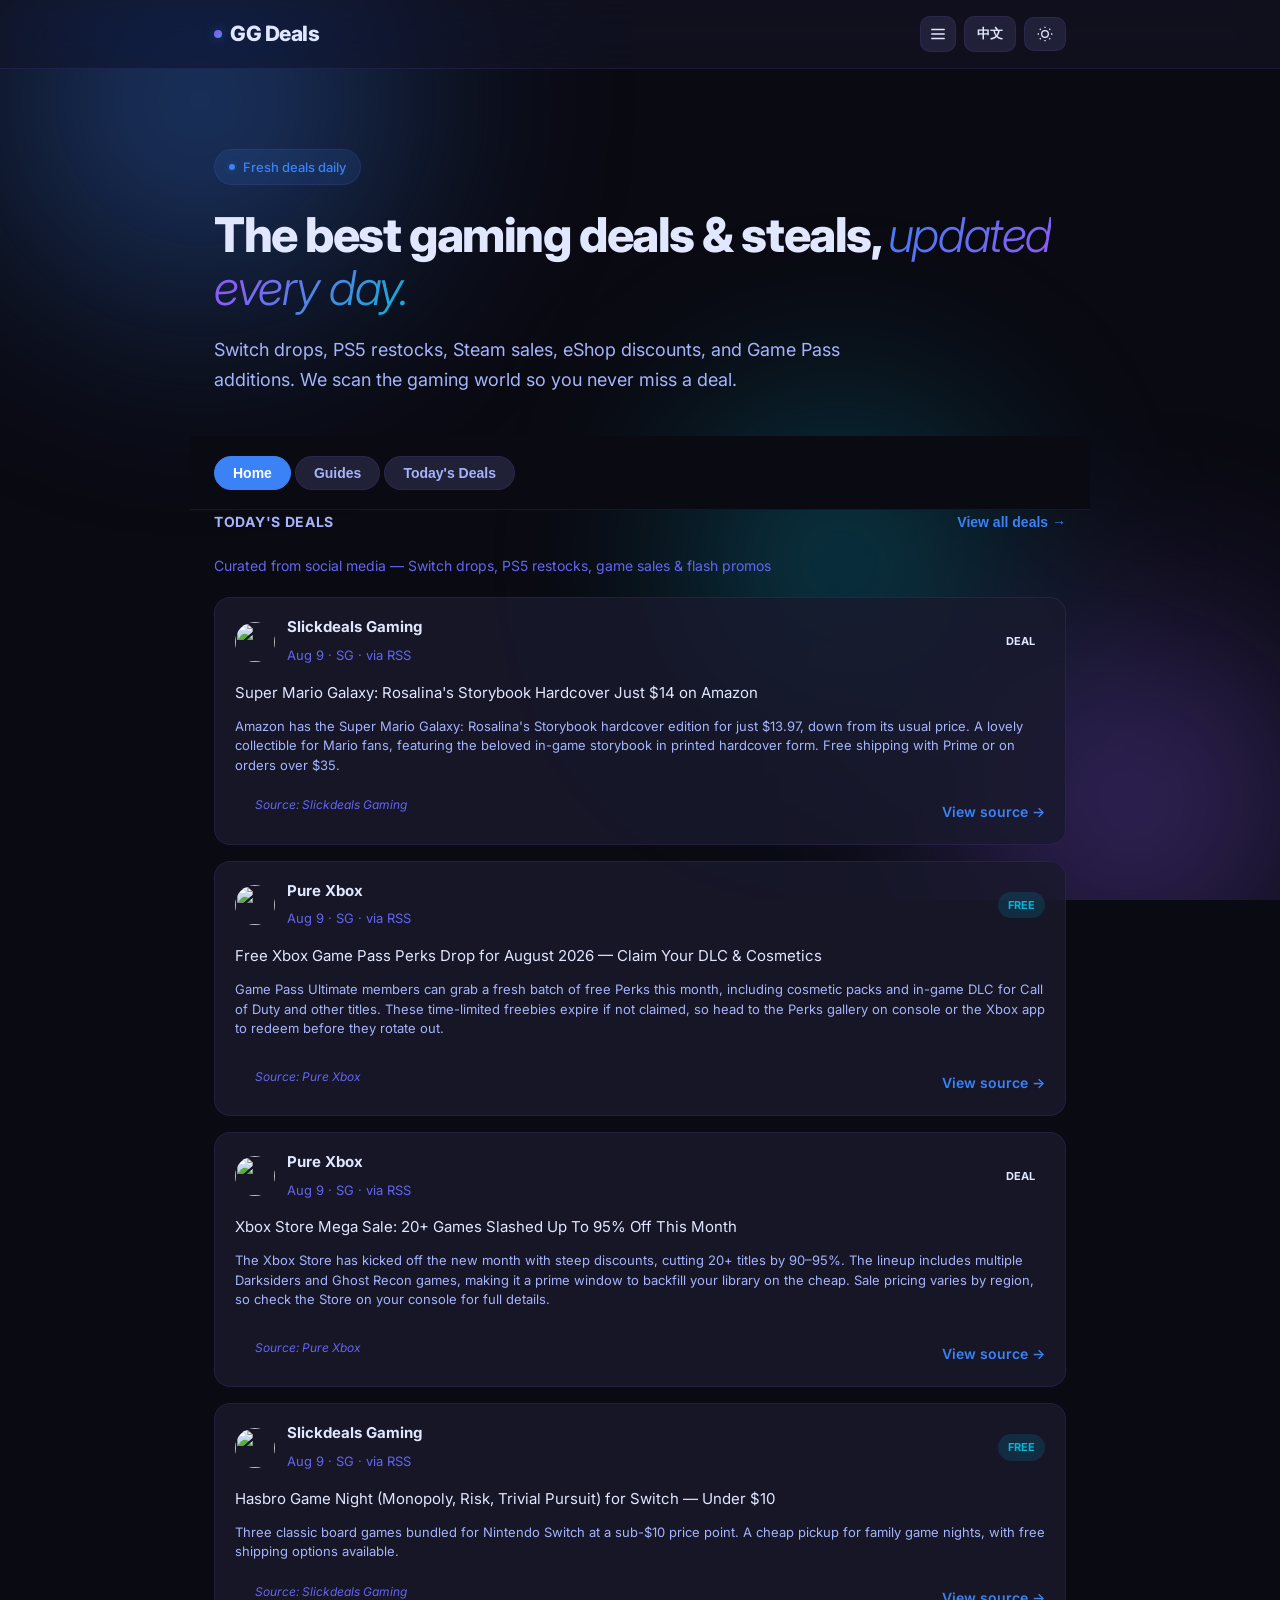
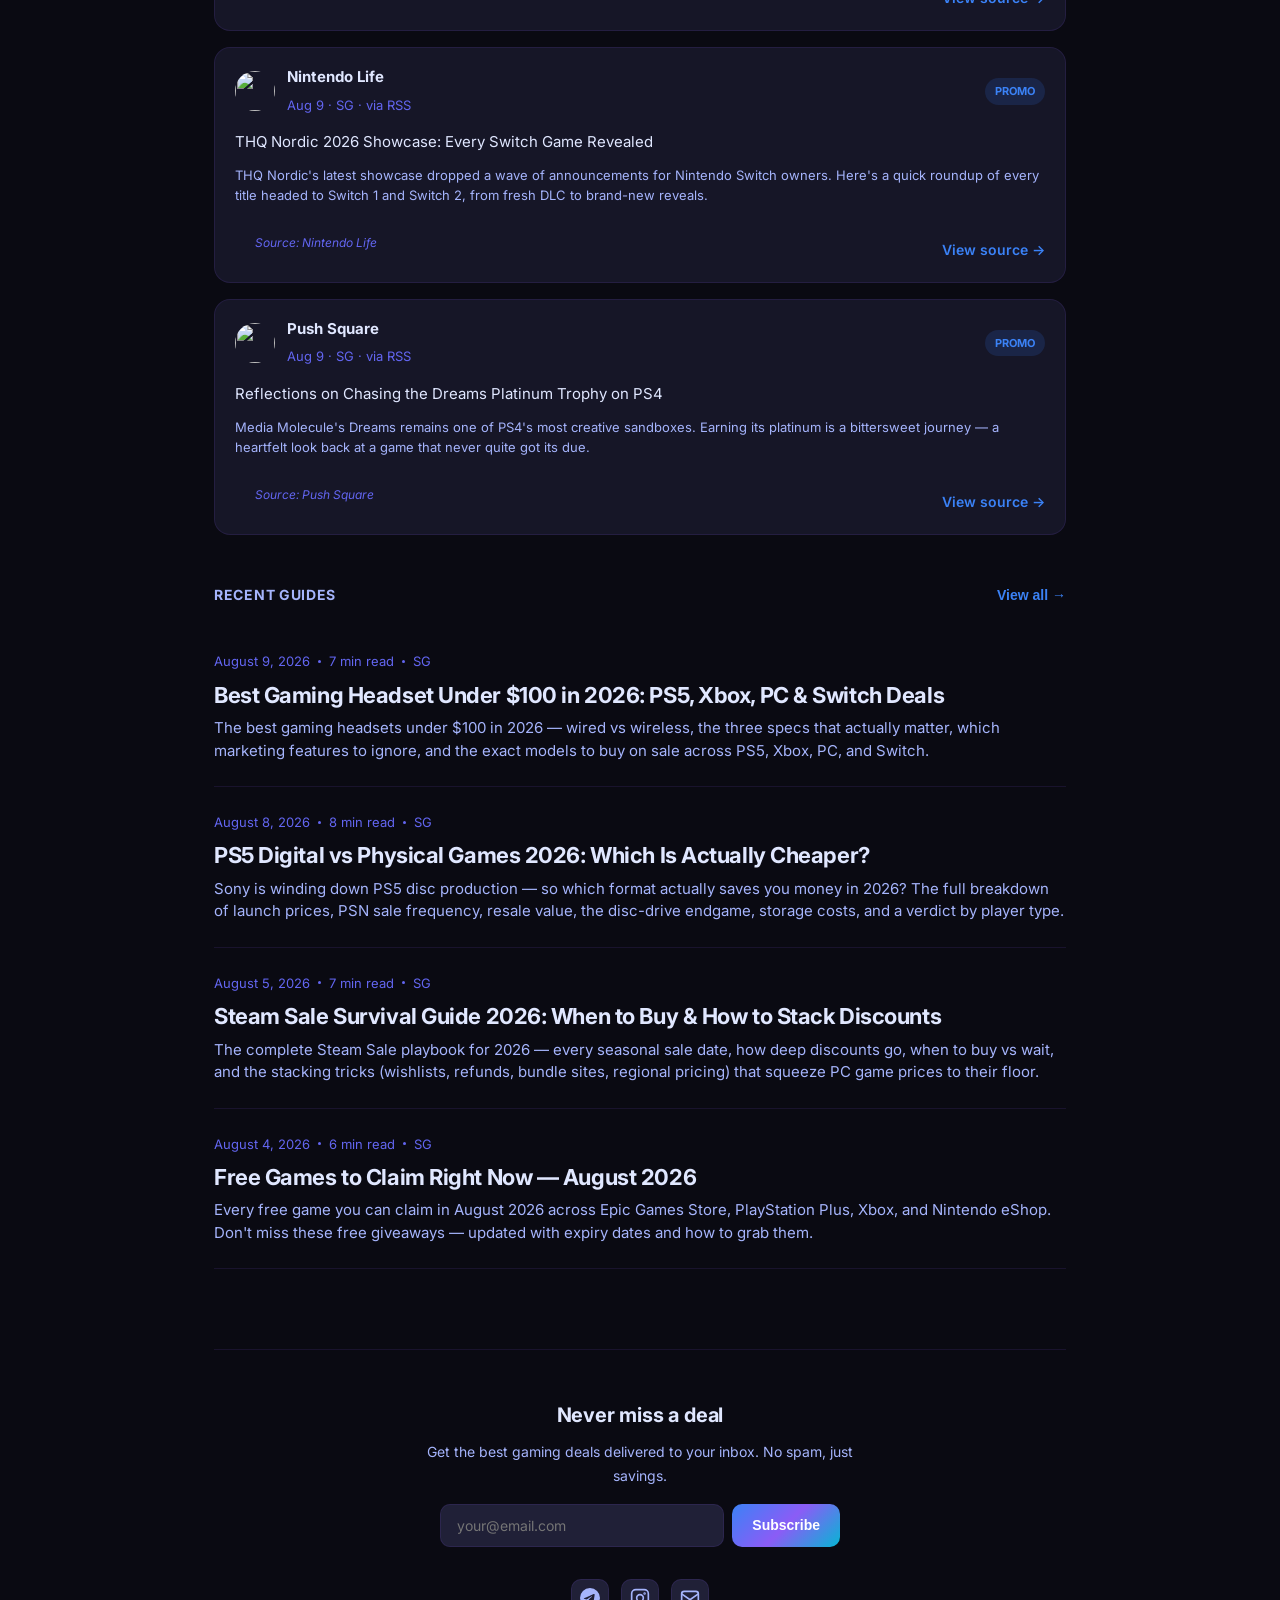
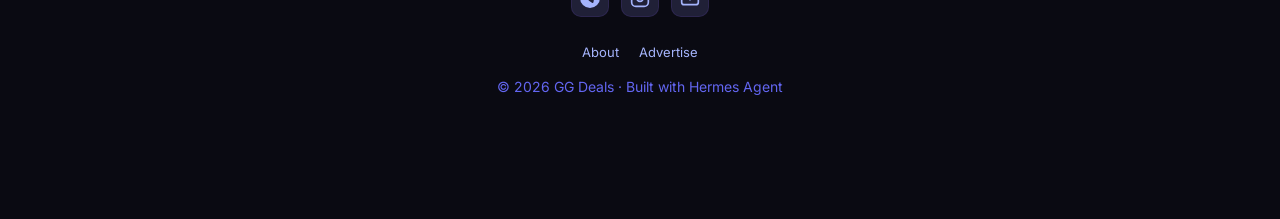
==== index.html @ f44dd566 "Deals update: 3 new gaming deals (+21 non-gaming entries filtered out)" ====
<!-- ⚠️ AUTO-GENERATED by scripts/build_index.py — DO NOT EDIT MANUALLY.  Edit scripts/posts.json or scripts/deals_cache.json, then rebuild. This file is overwritten on every build. -->
<!-- ℹ️ TEMPLATE ONLY — placeholders filled by scripts/build_index.py. Safe to edit structure/CSS, but do NOT add post/deal HTML here. -->
<!DOCTYPE html>
<html lang="en" data-theme="dark">
<head>
    <meta charset="UTF-8">
    <meta name="viewport" content="width=device-width, initial-scale=1.0">
    <title>GG Deals — Nintendo Switch, PS5, Xbox & PC Gaming Deals Updated Daily</title>
    <meta name="description" content="Daily-updated gaming deals — Nintendo Switch drops, PS5 restocks, Xbox sales, Steam bargains and Game Pass additions. 255+ active deals curated from across the web. Updated every day.">
    <meta name="keywords" content="gaming deals, Nintendo Switch deals, PS5 deals, Xbox deals, cheap games, game sales, Steam sales, eShop discounts, PSN sale, Game Pass deals, PC gaming deals, Switch game drops, PS5 restock, Xbox Series X deals, free game giveaways, 游戏优惠, Switch 游戏, PS5 价格, Xbox 优惠, Steam 打折">
    <meta name="author" content="GG Deals">
    <meta name="robots" content="index, follow, max-image-preview:large">
    <link rel="canonical" href="https://quicktestsg.github.io/sg-game-deals/">

    <!-- Open Graph (Facebook, LinkedIn, WhatsApp) -->
    <meta property="og:type" content="website">
    <meta property="og:site_name" content="GG Deals">
    <meta property="og:title" content="GG Deals — Gaming Deals & Daily Steals">
    <meta property="og:description" content="Daily-updated gaming deals — Switch drops, PS5 restocks, Xbox sales, Steam bargains and Game Pass additions. Updated every day.">
    <meta property="og:url" content="https://quicktestsg.github.io/sg-game-deals/">
    <meta property="og:image" content="https://quicktestsg.github.io/sg-game-deals/og-image.png">
    <meta property="og:locale" content="en_US">
    <meta property="og:locale:alternate" content="zh_CN">

    <!-- Twitter Cards -->
    <meta name="twitter:card" content="summary_large_image">
    <meta name="twitter:title" content="GG Deals — Gaming Deals & Daily Steals">
    <meta name="twitter:description" content="Daily-updated gaming deals — Switch drops, PS5 restocks, Xbox sales, Steam bargains and more.">
    <meta name="twitter:image" content="https://quicktestsg.github.io/sg-game-deals/og-image.png">

    <link rel="preconnect" href="https://fonts.googleapis.com">
    <link rel="preconnect" href="https://fonts.gstatic.com" crossorigin>
    <link href="https://fonts.googleapis.com/css2?family=Inter:wght@300;400;500;600;700;800;900&display=swap" rel="stylesheet">
    <link rel="stylesheet" href="style.css?v=1">

    <!-- JSON-LD Structured Data for Google + AI Search -->
    <script type="application/ld+json">[
  {
    "@context": "https://schema.org",
    "@type": "WebSite",
    "name": "GG Deals",
    "url": "https://quicktestsg.github.io/sg-game-deals/",
    "description": "Daily-updated gaming deals — Nintendo Switch drops, PS5 restocks, Xbox sales, Steam bargains and Game Pass additions.",
    "inLanguage": [
      "en",
      "zh"
    ]
  },
  {
    "@context": "https://schema.org",
    "@type": "Blog",
    "name": "GG Deals",
    "url": "https://quicktestsg.github.io/sg-game-deals/",
    "description": "Global gaming deals — Switch drops, PS5 restocks, Xbox sales, Steam bargains and Game Pass additions, updated daily.",
    "publisher": {
      "@type": "Organization",
      "name": "GG Deals",
      "url": "https://quicktestsg.github.io/sg-game-deals/"
    },
    "blogPost": [
      {
        "@type": "BlogPosting",
        "headline": "Best Gaming Headset Under $100 in 2026: PS5, Xbox, PC & Switch Deals",
        "url": "https://quicktestsg.github.io/sg-game-deals/posts/2026-08-09-best-gaming-headset-under-100-2026.html",
        "datePublished": "2026-08-09",
        "author": {
          "@type": "Organization",
          "name": "GG Deals"
        },
        "description": "The best gaming headsets under $100 in 2026 — wired vs wireless, the three specs that actually matter, which marketing features to ignore, and the exact models to buy on sale across PS5, Xbox, PC, and Switch.",
        "inLanguage": "en"
      },
      {
        "@type": "BlogPosting",
        "headline": "PS5 Digital vs Physical Games 2026: Which Is Actually Cheaper?",
        "url": "https://quicktestsg.github.io/sg-game-deals/posts/2026-08-08-ps5-digital-vs-physical-games-2026.html",
        "datePublished": "2026-08-08",
        "author": {
          "@type": "Organization",
          "name": "GG Deals"
        },
        "description": "Sony is winding down PS5 disc production — so which format actually saves you money in 2026? The full breakdown of launch prices, PSN sale frequency, resale value, the disc-drive endgame, storage costs, and a verdict by player type.",
        "inLanguage": "en"
      },
      {
        "@type": "BlogPosting",
        "headline": "Steam Sale Survival Guide 2026: When to Buy & How to Stack Discounts",
        "url": "https://quicktestsg.github.io/sg-game-deals/posts/2026-08-05-steam-sale-survival-guide-2026.html",
        "datePublished": "2026-08-05",
        "author": {
          "@type": "Organization",
          "name": "GG Deals"
        },
        "description": "The complete Steam Sale playbook for 2026 — every seasonal sale date, how deep discounts go, when to buy vs wait, and the stacking tricks (wishlists, refunds, bundle sites, regional pricing) that squeeze PC game prices to their floor.",
        "inLanguage": "en"
      },
      {
        "@type": "BlogPosting",
        "headline": "Free Games to Claim Right Now — August 2026",
        "url": "https://quicktestsg.github.io/sg-game-deals/posts/2026-08-04-free-games-to-claim-august-2026.html",
        "datePublished": "2026-08-04",
        "author": {
          "@type": "Organization",
          "name": "GG Deals"
        },
        "description": "Every free game you can claim in August 2026 across Epic Games Store, PlayStation Plus, Xbox, and Nintendo eShop. Don't miss these free giveaways — updated with expiry dates and how to grab them.",
        "inLanguage": "en"
      },
      {
        "@type": "BlogPosting",
        "headline": "The Ultimate Gaming Deal Guide 2026",
        "url": "https://quicktestsg.github.io/sg-game-deals/posts/2026-08-02-sg-game-deal-guide.html",
        "datePublished": "2026-08-02",
        "author": {
          "@type": "Organization",
          "name": "GG Deals"
        },
        "description": "From eShop region-switching to PSN sale timing, Steam seasonal sales to Game Pass deals — the complete playbook for buying cheap Switch, PS5 & Xbox games across every platform, worldwide.",
        "inLanguage": "en"
      }
    ]
  },
  {
    "@context": "https://schema.org",
    "@type": "FAQPage",
    "mainEntity": [
      {
        "@type": "Question",
        "name": "Where to find the best Nintendo Switch deals?",
        "acceptedAnswer": {
          "@type": "Answer",
          "text": "The best Nintendo Switch deals come from a few sources: Nintendo eShop regional pricing (the South Africa, Mexico and Turkey eShops are often cheaper than the US/EU stores for the exact same game), retail clearance on physical cartridges, and seasonal sales like Black Friday and the eShop Big Ol' Super Sale. GG Deals curates the latest Switch game drops and cartridge deals daily — check the Today's Deals section for what's hot right now."
        }
      },
      {
        "@type": "Question",
        "name": "When do PS5 games go on sale?",
        "acceptedAnswer": {
          "@type": "Answer",
          "text": "PlayStation Store runs predictable sale cycles: 'Days of Play' (May-June), 'Season of Sale' (March), Black Friday/Cyber Monday (late November), and the Holiday Sale (December-January). First-party titles typically drop 40-60% during these windows, and PS Plus members get an extra 10-20% off. Older AAA games hit their lowest prices during Black Friday. Follow GG Deals for PS5 restock alerts and sale notifications."
        }
      },
      {
        "@type": "Question",
        "name": "How to get cheap games on Steam and eShop?",
        "acceptedAnswer": {
          "@type": "Answer",
          "text": "For Steam, wait for the four seasonal sales (Spring, Summer, Autumn, Winter) where wishlist games drop 30-80%, and grab free games every Thursday from the Epic Games Store. For the Nintendo eShop, create accounts in cheaper regions (South Africa, Mexico, Turkey) and fund them with region-appropriate gift cards — the same game can cost 30-50% less than the US eShop. Xbox Game Pass is also excellent value, offering 100+ games for a monthly fee. GG Deals tracks all of these daily."
        }
      },
      {
        "@type": "Question",
        "name": "什么是游戏打折季？哪里可以找到最便宜的游戏？",
        "acceptedAnswer": {
          "@type": "Answer",
          "text": "游戏打折季是各大平台定期举办的促销活动：Steam 每年有春、夏、秋、冬四次大促，PlayStation Store 有 Days of Play（5-6月）和黑五大促（11月），Nintendo eShop 也有区域性闪购和 Black Friday 折扣。此外，eShop 跨区购买（南非、墨西哥、土耳其区）通常比美区便宜 30-50%，Epic 每周四还送免费游戏。GG Deals 每天为你精选全平台最划算的游戏优惠。"
        }
      }
    ]
  }
]</script>

    <!-- Google Analytics GA4 — Replace G-548117720 with your Measurement ID -->
    <script async src="https://www.googletagmanager.com/gtag/js?id=G-548117720"></script>
    <script>
      window.dataLayer = window.dataLayer || [];
      function gtag(){dataLayer.push(arguments);}
      gtag('js', new Date());
      gtag('config', 'G-548117720');
    </script>
</head>
<body>

<div class="mesh-bg">
    <div class="mesh-orb mesh-orb-1"></div>
    <div class="mesh-orb mesh-orb-2"></div>
    <div class="mesh-orb mesh-orb-3"></div>
</div>

<div class="progress-bar"></div>

<nav class="nav" id="nav">
    <div class="nav-inner">
        <a href="index.html" class="nav-brand">
        <span class="nav-brand-dot"></span>
        GG Deals
        </a>
        <div class="nav-right">
            <button class="nav-menu-btn" id="navMenuBtn" aria-label="Menu">
                <svg width="18" height="18" viewBox="0 0 24 24" fill="none" stroke="currentColor" stroke-width="2"><line x1="3" y1="6" x2="21" y2="6"/><line x1="3" y1="12" x2="21" y2="12"/><line x1="3" y1="18" x2="21" y2="18"/></svg>
            </button>
            <div class="nav-dropdown" id="navDropdown">
                <a href="about.html" class="nav-dropdown-link" data-en="About" data-zh="关于">About</a>
                <a href="advertise.html" class="nav-dropdown-link" data-en="Advertise" data-zh="广告合作">Advertise</a>
            </div>
            <button class="lang-toggle" id="langToggle" aria-label="Switch language">
                <span class="lang-label">中文</span>
            </button>
            <button class="theme-toggle" id="themeToggle" aria-label="Toggle theme">
                <svg class="sun" width="16" height="16" viewBox="0 0 24 24" fill="none" stroke="currentColor" stroke-width="2"><circle cx="12" cy="12" r="5"/><line x1="12" y1="1" x2="12" y2="3"/><line x1="12" y1="21" x2="12" y2="23"/><line x1="4.2" y1="4.2" x2="5.6" y2="5.6"/><line x1="18.4" y1="18.4" x2="19.8" y2="19.8"/><line x1="1" y1="12" x2="3" y2="12"/><line x1="21" y1="12" x2="23" y2="12"/><line x1="4.2" y1="19.8" x2="5.6" y2="18.4"/><line x1="18.4" y1="5.6" x2="19.8" y2="4.2"/></svg>
                <svg class="moon" width="16" height="16" viewBox="0 0 24 24" fill="none" stroke="currentColor" stroke-width="2"><path d="M21 12.79A9 9 0 1 1 11.21 3 7 7 0 0 0 21 12.79z"/></svg>
            </button>
        </div>
    </div>
</nav>

<div class="wrap">
    <section class="intro fade-in">
        <div class="intro-badge">
            <span class="intro-badge-dot"></span>
            <span data-i18n="intro.badge">Fresh deals daily</span>
        </div>
        <h1 class="intro-tagline" data-i18n-html="intro.tagline">The best gaming deals & steals, <em>updated every day.</em></h1>
        <p class="intro-bio" data-i18n="intro.bio">Switch drops, PS5 restocks, Steam sales, eShop discounts, and Game Pass additions. We scan the gaming world so you never miss a deal.</p>
    </section>

    <!-- ═══ CONTENT TABS ═══ -->
    <div class="feed-tabs" id="feedTabs">
        <div class="tab-group feed-tab-group">
            <button class="tab-btn active" data-feed="preview">Home</button>
            <button class="tab-btn" data-feed="posts" data-i18n="nav.posts">Guides</button>
            <button class="tab-btn" data-feed="deals" data-i18n="deals.title">Today's Deals</button>
        </div>
    </div>

    <!-- ═══ PREVIEW PANE (default landing) ═══ -->
    <section class="tab-pane active" id="pane-preview">
        <div class="preview-section">
            <div class="preview-header">
                <h3 class="preview-label" data-i18n="deals.title">Today's Deals</h3>
                <button class="preview-more" data-feed="deals">
                    <span data-i18n="preview.allDeals">View all deals</span> →
                </button>
            </div>
            <p class="deals-section-sub" data-i18n="deals.subtitle">Curated from social media — Switch drops, PS5 restocks, game sales & flash promos</p>
            <div class="deal-list">

                        <article class="deal-card fade-in" data-country="SG">
            <div class="deal-header">
                <img src="https://www.google.com/s2/favicons?domain=slickdeals.net&sz=64" alt="" class="deal-avatar" loading="lazy" />
                <div class="deal-author">
                    <span class="deal-name">Slickdeals Gaming</span>
                    <span class="deal-handle">Aug 9 · SG · via RSS</span>
                </div>
                <span class="deal-tag deal-tag-promo" data-en="DEAL" data-zh="优惠">DEAL</span>
            </div>
            <div class="deal-body" data-en="Super Mario Galaxy: Rosalina&#x27;s Storybook Hardcover Just $14 on Amazon" data-zh="《超级马力欧银河》罗莎塔绘本 Hardcover 仅售$14（亚马逊）">Super Mario Galaxy: Rosalina&#x27;s Storybook Hardcover Just $14 on Amazon</div>
            <div class="deal-excerpt" data-en="Amazon has the Super Mario Galaxy: Rosalina&#x27;s Storybook hardcover edition for just $13.97, down from its usual price. A lovely collectible for Mario fans, featuring the beloved in-game storybook in printed hardcover form. Free shipping with Prime or on orders over $35." data-zh="亚马逊现售《超级马力欧银河：罗莎塔的故事书》精装版，仅$13.97，低于日常价格。这本精装绘本还原了游戏中的经典故事书内容，是马力欧粉丝的精美收藏品。Prime会员或满$35免邮。" style="padding: 0 20px 8px; font-size: 13px; color: var(--text-secondary); line-height: 1.5;">Amazon has the Super Mario Galaxy: Rosalina&#x27;s Storybook hardcover edition for just $13.97, down from its usual price. A lovely collectible for Mario fans, featuring the beloved in-game storybook in printed hardcover form. Free shipping with Prime or on orders over $35.</div>
            <div class="deal-footer">
                <span class="deal-source">Source: Slickdeals Gaming</span>
                <a href="https://slickdeals.net/f/19824246-super-mario-galaxy-rosalina-s-storybook-hardcover-book-14?utm_source=rss&utm_content=fp&utm_medium=RSS2" target="_blank" rel="noopener" class="deal-open">
                    View source →
                </a>
            </div>
        </article>

        <article class="deal-card fade-in" data-country="SG">
            <div class="deal-header">
                <img src="https://www.google.com/s2/favicons?domain=purexbox.com&sz=64" alt="" class="deal-avatar" loading="lazy" />
                <div class="deal-author">
                    <span class="deal-name">Pure Xbox</span>
                    <span class="deal-handle">Aug 9 · SG · via RSS</span>
                </div>
                <span class="deal-tag deal-tag-free" data-en="FREE" data-zh="免费">FREE</span>
            </div>
            <div class="deal-body" data-en="Free Xbox Game Pass Perks Drop for August 2026 — Claim Your DLC &amp; Cosmetics" data-zh="2026年8月Xbox Game Pass免费福利上线，速领DLC与外观">Free Xbox Game Pass Perks Drop for August 2026 — Claim Your DLC &amp; Cosmetics</div>
            <div class="deal-excerpt" data-en="Game Pass Ultimate members can grab a fresh batch of free Perks this month, including cosmetic packs and in-game DLC for Call of Duty and other titles. These time-limited freebies expire if not claimed, so head to the Perks gallery on console or the Xbox app to redeem before they rotate out." data-zh="Game Pass Ultimate会员本月可领取一批全新免费福利，包括《使命召唤》等游戏的限定外观包和游戏内DLC。这些限时福利逾期未领将失效，请尽快在主机或Xbox App的福利专区领取，以免错过。" style="padding: 0 20px 8px; font-size: 13px; color: var(--text-secondary); line-height: 1.5;">Game Pass Ultimate members can grab a fresh batch of free Perks this month, including cosmetic packs and in-game DLC for Call of Duty and other titles. These time-limited freebies expire if not claimed, so head to the Perks gallery on console or the Xbox app to redeem before they rotate out.</div>
        <div class="deal-media" data-full="https://images.purexbox.com/5960723ccb2e9/small.jpg">
            <img src="https://images.purexbox.com/5960723ccb2e9/small.jpg" alt="" loading="lazy" />
        </div>
            <div class="deal-footer">
                <span class="deal-source">Source: Pure Xbox</span>
                <a href="https://www.purexbox.com/guides/xbox-adds-more-perks-for-game-pass-members-august-2026" target="_blank" rel="noopener" class="deal-open">
                    View source →
                </a>
            </div>
        </article>

        <article class="deal-card fade-in" data-country="SG">
            <div class="deal-header">
                <img src="https://www.google.com/s2/favicons?domain=purexbox.com&sz=64" alt="" class="deal-avatar" loading="lazy" />
                <div class="deal-author">
                    <span class="deal-name">Pure Xbox</span>
                    <span class="deal-handle">Aug 9 · SG · via RSS</span>
                </div>
                <span class="deal-tag deal-tag-sale" data-en="DEAL" data-zh="优惠">DEAL</span>
            </div>
            <div class="deal-body" data-en="Xbox Store Mega Sale: 20+ Games Slashed Up To 95% Off This Month" data-zh="Xbox商店大促：20多款游戏低至1折（降价高达95%）">Xbox Store Mega Sale: 20+ Games Slashed Up To 95% Off This Month</div>
            <div class="deal-excerpt" data-en="The Xbox Store has kicked off the new month with steep discounts, cutting 20+ titles by 90–95%. The lineup includes multiple Darksiders and Ghost Recon games, making it a prime window to backfill your library on the cheap. Sale pricing varies by region, so check the Store on your console for full details." data-zh="Xbox商店新月初大促开启，20多款游戏降价90%至95%，其中包括多部《暗黑血统》与《幽灵行动》系列作品，是低价补全游戏库的绝佳时机。各地区价格有所不同，请在主机商店查看完整详情。" style="padding: 0 20px 8px; font-size: 13px; color: var(--text-secondary); line-height: 1.5;">The Xbox Store has kicked off the new month with steep discounts, cutting 20+ titles by 90–95%. The lineup includes multiple Darksiders and Ghost Recon games, making it a prime window to backfill your library on the cheap. Sale pricing varies by region, so check the Store on your console for full details.</div>
        <div class="deal-media" data-full="https://images.purexbox.com/551ddc6ba69c3/small.jpg">
            <img src="https://images.purexbox.com/551ddc6ba69c3/small.jpg" alt="" loading="lazy" />
        </div>
            <div class="deal-footer">
                <span class="deal-source">Source: Pure Xbox</span>
                <a href="https://www.purexbox.com/news/2026/08/20plus-xbox-games-are-reduced-by-90-95percent-to-kick-off-the-new-month" target="_blank" rel="noopener" class="deal-open">
                    View source →
                </a>
            </div>
        </article>

        <article class="deal-card fade-in" data-country="SG">
            <div class="deal-header">
                <img src="https://www.google.com/s2/favicons?domain=slickdeals.net&sz=64" alt="" class="deal-avatar" loading="lazy" />
                <div class="deal-author">
                    <span class="deal-name">Slickdeals Gaming</span>
                    <span class="deal-handle">Aug 9 · SG · via RSS</span>
                </div>
                <span class="deal-tag deal-tag-free" data-en="FREE" data-zh="免费">FREE</span>
            </div>
            <div class="deal-body" data-en="Hasbro Game Night (Monopoly, Risk, Trivial Pursuit) for Switch — Under $10" data-zh="《Hasbro 游戏之夜》（大富翁、Risk、Trivial Pursuit）Switch 版不到 10 美元。三款经典桌游打包登陆 Switch，适合家庭游戏之夜的低价之选，并提供免运费选项。">Hasbro Game Night (Monopoly, Risk, Trivial Pursuit) for Switch — Under $10</div>
            <div class="deal-excerpt" data-en="Three classic board games bundled for Nintendo Switch at a sub-$10 price point. A cheap pickup for family game nights, with free shipping options available." data-zh="三款经典桌游打包登陆 Nintendo Switch，售价低于 10 美元，是家庭游戏之夜的超值选择，并有多项免运费方式。" style="padding: 0 20px 8px; font-size: 13px; color: var(--text-secondary); line-height: 1.5;">Three classic board games bundled for Nintendo Switch at a sub-$10 price point. A cheap pickup for family game nights, with free shipping options available.</div>
            <div class="deal-footer">
                <span class="deal-source">Source: Slickdeals Gaming</span>
                <a href="https://slickdeals.net/f/19846623-hasbro-game-night-monopoly-risk-trivial-pursuit-switch-9-98-free-shipping-w-walmart-or-on-35-ymmv?utm_source=rss&utm_content=fp&utm_medium=RSS2" target="_blank" rel="noopener" class="deal-open">
                    View source →
                </a>
            </div>
        </article>

        <article class="deal-card fade-in" data-country="SG">
            <div class="deal-header">
                <img src="https://www.google.com/s2/favicons?domain=nintendolife.com&sz=64" alt="" class="deal-avatar" loading="lazy" />
                <div class="deal-author">
                    <span class="deal-name">Nintendo Life</span>
                    <span class="deal-handle">Aug 9 · SG · via RSS</span>
                </div>
                <span class="deal-tag deal-tag-deal" data-en="PROMO" data-zh="优惠">PROMO</span>
            </div>
            <div class="deal-body" data-en="THQ Nordic 2026 Showcase: Every Switch Game Revealed" data-zh="THQ Nordic 2026 发布会汇总：所有登陆 Switch 的游戏一览。从全新 DLC 到首发新作，这里整理了每款即将登陆 Switch 1 与 Switch 2 的作品。">THQ Nordic 2026 Showcase: Every Switch Game Revealed</div>
            <div class="deal-excerpt" data-en="THQ Nordic&#x27;s latest showcase dropped a wave of announcements for Nintendo Switch owners. Here&#x27;s a quick roundup of every title headed to Switch 1 and Switch 2, from fresh DLC to brand-new reveals." data-zh="THQ Nordic 最新发布会为 Switch 玩家带来了一波新作消息。本文汇总了所有登陆 Switch 1 和 Switch 2 的游戏，涵盖新 DLC 与首发作品。" style="padding: 0 20px 8px; font-size: 13px; color: var(--text-secondary); line-height: 1.5;">THQ Nordic&#x27;s latest showcase dropped a wave of announcements for Nintendo Switch owners. Here&#x27;s a quick roundup of every title headed to Switch 1 and Switch 2, from fresh DLC to brand-new reveals.</div>
        <div class="deal-media" data-full="https://images.nintendolife.com/d98f6e18fdbe8/small.jpg">
            <img src="https://images.nintendolife.com/d98f6e18fdbe8/small.jpg" alt="" loading="lazy" />
        </div>
            <div class="deal-footer">
                <span class="deal-source">Source: Nintendo Life</span>
                <a href="https://www.nintendolife.com/news/2026/08/round-up-every-switch-1-and-2-game-at-thq-nordics-2026-showcase" target="_blank" rel="noopener" class="deal-open">
                    View source →
                </a>
            </div>
        </article>

        <article class="deal-card fade-in" data-country="SG">
            <div class="deal-header">
                <img src="https://www.google.com/s2/favicons?domain=pushsquare.com&sz=64" alt="" class="deal-avatar" loading="lazy" />
                <div class="deal-author">
                    <span class="deal-name">Push Square</span>
                    <span class="deal-handle">Aug 9 · SG · via RSS</span>
                </div>
                <span class="deal-tag deal-tag-deal" data-en="PROMO" data-zh="优惠">PROMO</span>
            </div>
            <div class="deal-body" data-en="Reflections on Chasing the Dreams Platinum Trophy on PS4" data-zh="回顾在 PS4 上追逐《Dreams》白金奖杯的旅程。Media Molecule 的《Dreams》仍是 PS4 最具创意的沙盒之一，拿下白金是一段苦乐参半的回忆。">Reflections on Chasing the Dreams Platinum Trophy on PS4</div>
            <div class="deal-excerpt" data-en="Media Molecule&#x27;s Dreams remains one of PS4&#x27;s most creative sandboxes. Earning its platinum is a bittersweet journey — a heartfelt look back at a game that never quite got its due." data-zh="Media Molecule 的《Dreams》是 PS4 最具创意的沙盒之一。获取白金奖杯是一段苦乐参半的旅程，深情回顾这款未获应有认可的游戏。" style="padding: 0 20px 8px; font-size: 13px; color: var(--text-secondary); line-height: 1.5;">Media Molecule&#x27;s Dreams remains one of PS4&#x27;s most creative sandboxes. Earning its platinum is a bittersweet journey — a heartfelt look back at a game that never quite got its due.</div>
        <div class="deal-media" data-full="https://images.pushsquare.com/f3b7de0721ca0/small.jpg">
            <img src="https://images.pushsquare.com/f3b7de0721ca0/small.jpg" alt="" loading="lazy" />
        </div>
            <div class="deal-footer">
                <span class="deal-source">Source: Push Square</span>
                <a href="https://www.pushsquare.com/features/going-platinum-dreams-on-ps4-might-be-my-most-bittersweet-plat" target="_blank" rel="noopener" class="deal-open">
                    View source →
                </a>
            </div>
        </article>

            </div>
        </div>

        <div class="preview-section">
            <div class="preview-header">
                <h3 class="preview-label" data-i18n="blog.recent">Recent Guides</h3>
                <button class="preview-more" data-feed="posts">
                    <span data-i18n="preview.allPosts">View all</span> →
                </button>
            </div>

                    <div class="post-item fade-in" data-country="SG">
            <a href="posts/2026-08-09-best-gaming-headset-under-100-2026.html" class="post-item-inner">
                <div class="post-meta">
                    <span class="post-date">August 9, 2026</span>
                    <span class="post-dot"></span>
                    <span class="post-read">7 min read</span>
                    <span class="post-dot"></span>
                    <span class="post-country">SG</span>
                </div>
                <h2 class="post-title" data-en="Best Gaming Headset Under $100 in 2026: PS5, Xbox, PC & Switch Deals" data-zh="2026年百元内最佳游戏耳机推荐：PS5、Xbox、PC、Switch 选购指南">Best Gaming Headset Under $100 in 2026: PS5, Xbox, PC & Switch Deals</h2>
                <p class="post-excerpt" data-en="The best gaming headsets under $100 in 2026 — wired vs wireless, the three specs that actually matter, which marketing features to ignore, and the exact models to buy on sale across PS5, Xbox, PC, and Switch." data-zh="2026 年百元以内最佳游戏耳机推荐——有线 vs 无线、真正重要的三个规格、哪些营销噱头可以忽略，以及 PS5、Xbox、PC、Switch 上值得入手的具体型号。">The best gaming headsets under $100 in 2026 — wired vs wireless, the three specs that actually matter, which marketing features to ignore, and the exact models to buy on sale across PS5, Xbox, PC,.</p>
                <span class="post-arrow">→</span>
            </a>
        </div>

        <div class="post-item fade-in" data-country="SG">
            <a href="posts/2026-08-08-ps5-digital-vs-physical-games-2026.html" class="post-item-inner">
                <div class="post-meta">
                    <span class="post-date">August 8, 2026</span>
                    <span class="post-dot"></span>
                    <span class="post-read">8 min read</span>
                    <span class="post-dot"></span>
                    <span class="post-country">SG</span>
                </div>
                <h2 class="post-title" data-en="PS5 Digital vs Physical Games 2026: Which Is Actually Cheaper?" data-zh="PS5 数字版 vs 实体版 2026：到底哪个更便宜？">PS5 Digital vs Physical Games 2026: Which Is Actually Cheaper?</h2>
                <p class="post-excerpt" data-en="Sony is winding down PS5 disc production — so which format actually saves you money in 2026? The full breakdown of launch prices, PSN sale frequency, resale value, the disc-drive endgame, storage costs, and a verdict by player type." data-zh="索尼正在逐步停产 PS5 实体光盘——那么 2026 年到底哪种格式真正帮你省钱？完整对比首发价、PSN 打折频率、二手残值、光驱终局、存储成本，并按玩家类型给出结论。">Sony is winding down PS5 disc production — so which format actually saves you money in 2026? The full breakdown of launch prices, PSN sale frequency, resale value, the disc-drive endgame, storage.</p>
                <span class="post-arrow">→</span>
            </a>
        </div>

        <div class="post-item fade-in" data-country="SG">
            <a href="posts/2026-08-05-steam-sale-survival-guide-2026.html" class="post-item-inner">
                <div class="post-meta">
                    <span class="post-date">August 5, 2026</span>
                    <span class="post-dot"></span>
                    <span class="post-read">7 min read</span>
                    <span class="post-dot"></span>
                    <span class="post-country">SG</span>
                </div>
                <h2 class="post-title" data-en="Steam Sale Survival Guide 2026: When to Buy & How to Stack Discounts" data-zh="Steam 大促生存指南 2026：什么时候买 & 如何叠加折扣">Steam Sale Survival Guide 2026: When to Buy & How to Stack Discounts</h2>
                <p class="post-excerpt" data-en="The complete Steam Sale playbook for 2026 — every seasonal sale date, how deep discounts go, when to buy vs wait, and the stacking tricks (wishlists, refunds, bundle sites, regional pricing) that squeeze PC game prices to their floor." data-zh="2026 年 Steam 大促完整攻略——每个季节大促日期、折扣到底有多深、什么时候该买什么时候该等，以及把 PC 游戏价格压到地板价的叠加技巧（心愿单、退款、捆绑站、跨区定价）。">The complete Steam Sale playbook for 2026 — every seasonal sale date, how deep discounts go, when to buy vs wait, and the stacking tricks (wishlists, refunds, bundle sites, regional pricing) that.</p>
                <span class="post-arrow">→</span>
            </a>
        </div>

        <div class="post-item fade-in" data-country="SG">
            <a href="posts/2026-08-04-free-games-to-claim-august-2026.html" class="post-item-inner">
                <div class="post-meta">
                    <span class="post-date">August 4, 2026</span>
                    <span class="post-dot"></span>
                    <span class="post-read">6 min read</span>
                    <span class="post-dot"></span>
                    <span class="post-country">SG</span>
                </div>
                <h2 class="post-title" data-en="Free Games to Claim Right Now — August 2026" data-zh="现在就能领取的免费游戏 — 2026 年 8 月">Free Games to Claim Right Now — August 2026</h2>
                <p class="post-excerpt" data-en="Every free game you can claim in August 2026 across Epic Games Store, PlayStation Plus, Xbox, and Nintendo eShop. Don't miss these free giveaways — updated with expiry dates and how to grab them." data-zh="2026 年 8 月你可以在 Epic、PS Plus、Xbox 和 eShop 上领取的所有免费游戏汇总。别错过这些限时免费领取——附到期时间和领取方法。">Every free game you can claim in August 2026 across Epic Games Store, PlayStation Plus, Xbox, and Nintendo eShop. Don't miss these free giveaways — updated with expiry dates and how to grab them.</p>
                <span class="post-arrow">→</span>
            </a>
        </div>

        </div>
    </section>

    <!-- ═══ POSTS (full list) ═══ -->
    <section class="post-list tab-pane" id="pane-posts">

                <div class="post-item fade-in" data-country="SG">
            <a href="posts/2026-08-09-best-gaming-headset-under-100-2026.html" class="post-item-inner">
                <div class="post-meta">
                    <span class="post-date">August 9, 2026</span>
                    <span class="post-dot"></span>
                    <span class="post-read">7 min read</span>
                    <span class="post-dot"></span>
                    <span class="post-country">SG</span>
                </div>
                <h2 class="post-title" data-en="Best Gaming Headset Under $100 in 2026: PS5, Xbox, PC & Switch Deals" data-zh="2026年百元内最佳游戏耳机推荐：PS5、Xbox、PC、Switch 选购指南">Best Gaming Headset Under $100 in 2026: PS5, Xbox, PC & Switch Deals</h2>
                <p class="post-excerpt" data-en="The best gaming headsets under $100 in 2026 — wired vs wireless, the three specs that actually matter, which marketing features to ignore, and the exact models to buy on sale across PS5, Xbox, PC, and Switch." data-zh="2026 年百元以内最佳游戏耳机推荐——有线 vs 无线、真正重要的三个规格、哪些营销噱头可以忽略，以及 PS5、Xbox、PC、Switch 上值得入手的具体型号。">The best gaming headsets under $100 in 2026 — wired vs wireless, the three specs that actually matter, which marketing features to ignore, and the exact models to buy on sale across PS5, Xbox, PC,.</p>
                <span class="post-arrow">→</span>
            </a>
        </div>

        <div class="post-item fade-in" data-country="SG">
            <a href="posts/2026-08-08-ps5-digital-vs-physical-games-2026.html" class="post-item-inner">
                <div class="post-meta">
                    <span class="post-date">August 8, 2026</span>
                    <span class="post-dot"></span>
                    <span class="post-read">8 min read</span>
                    <span class="post-dot"></span>
                    <span class="post-country">SG</span>
                </div>
                <h2 class="post-title" data-en="PS5 Digital vs Physical Games 2026: Which Is Actually Cheaper?" data-zh="PS5 数字版 vs 实体版 2026：到底哪个更便宜？">PS5 Digital vs Physical Games 2026: Which Is Actually Cheaper?</h2>
                <p class="post-excerpt" data-en="Sony is winding down PS5 disc production — so which format actually saves you money in 2026? The full breakdown of launch prices, PSN sale frequency, resale value, the disc-drive endgame, storage costs, and a verdict by player type." data-zh="索尼正在逐步停产 PS5 实体光盘——那么 2026 年到底哪种格式真正帮你省钱？完整对比首发价、PSN 打折频率、二手残值、光驱终局、存储成本，并按玩家类型给出结论。">Sony is winding down PS5 disc production — so which format actually saves you money in 2026? The full breakdown of launch prices, PSN sale frequency, resale value, the disc-drive endgame, storage.</p>
                <span class="post-arrow">→</span>
            </a>
        </div>

        <div class="post-item fade-in" data-country="SG">
            <a href="posts/2026-08-05-steam-sale-survival-guide-2026.html" class="post-item-inner">
                <div class="post-meta">
                    <span class="post-date">August 5, 2026</span>
                    <span class="post-dot"></span>
                    <span class="post-read">7 min read</span>
                    <span class="post-dot"></span>
                    <span class="post-country">SG</span>
                </div>
                <h2 class="post-title" data-en="Steam Sale Survival Guide 2026: When to Buy & How to Stack Discounts" data-zh="Steam 大促生存指南 2026：什么时候买 & 如何叠加折扣">Steam Sale Survival Guide 2026: When to Buy & How to Stack Discounts</h2>
                <p class="post-excerpt" data-en="The complete Steam Sale playbook for 2026 — every seasonal sale date, how deep discounts go, when to buy vs wait, and the stacking tricks (wishlists, refunds, bundle sites, regional pricing) that squeeze PC game prices to their floor." data-zh="2026 年 Steam 大促完整攻略——每个季节大促日期、折扣到底有多深、什么时候该买什么时候该等，以及把 PC 游戏价格压到地板价的叠加技巧（心愿单、退款、捆绑站、跨区定价）。">The complete Steam Sale playbook for 2026 — every seasonal sale date, how deep discounts go, when to buy vs wait, and the stacking tricks (wishlists, refunds, bundle sites, regional pricing) that.</p>
                <span class="post-arrow">→</span>
            </a>
        </div>

        <div class="post-item fade-in" data-country="SG">
            <a href="posts/2026-08-04-free-games-to-claim-august-2026.html" class="post-item-inner">
                <div class="post-meta">
                    <span class="post-date">August 4, 2026</span>
                    <span class="post-dot"></span>
                    <span class="post-read">6 min read</span>
                    <span class="post-dot"></span>
                    <span class="post-country">SG</span>
                </div>
                <h2 class="post-title" data-en="Free Games to Claim Right Now — August 2026" data-zh="现在就能领取的免费游戏 — 2026 年 8 月">Free Games to Claim Right Now — August 2026</h2>
                <p class="post-excerpt" data-en="Every free game you can claim in August 2026 across Epic Games Store, PlayStation Plus, Xbox, and Nintendo eShop. Don't miss these free giveaways — updated with expiry dates and how to grab them." data-zh="2026 年 8 月你可以在 Epic、PS Plus、Xbox 和 eShop 上领取的所有免费游戏汇总。别错过这些限时免费领取——附到期时间和领取方法。">Every free game you can claim in August 2026 across Epic Games Store, PlayStation Plus, Xbox, and Nintendo eShop. Don't miss these free giveaways — updated with expiry dates and how to grab them.</p>
                <span class="post-arrow">→</span>
            </a>
        </div>

        <div class="post-item fade-in" data-country="SG">
            <a href="posts/2026-08-02-sg-game-deal-guide.html" class="post-item-inner">
                <div class="post-meta">
                    <span class="post-date">August 2, 2026</span>
                    <span class="post-dot"></span>
                    <span class="post-read">7 min read</span>
                    <span class="post-dot"></span>
                    <span class="post-country">SG</span>
                </div>
                <h2 class="post-title" data-en="The Ultimate Gaming Deal Guide 2026" data-zh="2026 全球游戏优惠终极攻略">The Ultimate Gaming Deal Guide 2026</h2>
                <p class="post-excerpt" data-en="From eShop region-switching to PSN sale timing, Steam seasonal sales to Game Pass deals — the complete playbook for buying cheap Switch, PS5 & Xbox games across every platform, worldwide." data-zh="从 eShop 跨区购买到 PSN 打折节奏，从 Steam 季节大促到 Game Pass 优惠——全平台范围内以最低价购买 Switch、PS5 和 Xbox 游戏的完整攻略。">From eShop region-switching to PSN sale timing, Steam seasonal sales to Game Pass deals — the complete playbook for buying cheap Switch, PS5 & Xbox games across every platform, worldwide.</p>
                <span class="post-arrow">→</span>
            </a>
        </div>

    </section>

    <!-- ═══ DEALS FEED (full list) ═══ -->
    <section class="post-list tab-pane" id="pane-deals">
        <p class="deals-section-sub" data-i18n="deals.subtitle">Curated from social media — Switch drops, PS5 restocks, game sales & flash promos</p>
        <div class="deal-list">

                    <article class="deal-card fade-in" data-country="SG">
            <div class="deal-header">
                <img src="https://www.google.com/s2/favicons?domain=slickdeals.net&sz=64" alt="" class="deal-avatar" loading="lazy" />
                <div class="deal-author">
                    <span class="deal-name">Slickdeals Gaming</span>
                    <span class="deal-handle">Aug 9 · SG · via RSS</span>
                </div>
                <span class="deal-tag deal-tag-promo" data-en="DEAL" data-zh="优惠">DEAL</span>
            </div>
            <div class="deal-body" data-en="Super Mario Galaxy: Rosalina&#x27;s Storybook Hardcover Just $14 on Amazon" data-zh="《超级马力欧银河》罗莎塔绘本 Hardcover 仅售$14（亚马逊）">Super Mario Galaxy: Rosalina&#x27;s Storybook Hardcover Just $14 on Amazon</div>
            <div class="deal-excerpt" data-en="Amazon has the Super Mario Galaxy: Rosalina&#x27;s Storybook hardcover edition for just $13.97, down from its usual price. A lovely collectible for Mario fans, featuring the beloved in-game storybook in printed hardcover form. Free shipping with Prime or on orders over $35." data-zh="亚马逊现售《超级马力欧银河：罗莎塔的故事书》精装版，仅$13.97，低于日常价格。这本精装绘本还原了游戏中的经典故事书内容，是马力欧粉丝的精美收藏品。Prime会员或满$35免邮。" style="padding: 0 20px 8px; font-size: 13px; color: var(--text-secondary); line-height: 1.5;">Amazon has the Super Mario Galaxy: Rosalina&#x27;s Storybook hardcover edition for just $13.97, down from its usual price. A lovely collectible for Mario fans, featuring the beloved in-game storybook in printed hardcover form. Free shipping with Prime or on orders over $35.</div>
            <div class="deal-footer">
                <span class="deal-source">Source: Slickdeals Gaming</span>
                <a href="https://slickdeals.net/f/19824246-super-mario-galaxy-rosalina-s-storybook-hardcover-book-14?utm_source=rss&utm_content=fp&utm_medium=RSS2" target="_blank" rel="noopener" class="deal-open">
                    View source →
                </a>
            </div>
        </article>

        <article class="deal-card fade-in" data-country="SG">
            <div class="deal-header">
                <img src="https://www.google.com/s2/favicons?domain=purexbox.com&sz=64" alt="" class="deal-avatar" loading="lazy" />
                <div class="deal-author">
                    <span class="deal-name">Pure Xbox</span>
                    <span class="deal-handle">Aug 9 · SG · via RSS</span>
                </div>
                <span class="deal-tag deal-tag-free" data-en="FREE" data-zh="免费">FREE</span>
            </div>
            <div class="deal-body" data-en="Free Xbox Game Pass Perks Drop for August 2026 — Claim Your DLC &amp; Cosmetics" data-zh="2026年8月Xbox Game Pass免费福利上线，速领DLC与外观">Free Xbox Game Pass Perks Drop for August 2026 — Claim Your DLC &amp; Cosmetics</div>
            <div class="deal-excerpt" data-en="Game Pass Ultimate members can grab a fresh batch of free Perks this month, including cosmetic packs and in-game DLC for Call of Duty and other titles. These time-limited freebies expire if not claimed, so head to the Perks gallery on console or the Xbox app to redeem before they rotate out." data-zh="Game Pass Ultimate会员本月可领取一批全新免费福利，包括《使命召唤》等游戏的限定外观包和游戏内DLC。这些限时福利逾期未领将失效，请尽快在主机或Xbox App的福利专区领取，以免错过。" style="padding: 0 20px 8px; font-size: 13px; color: var(--text-secondary); line-height: 1.5;">Game Pass Ultimate members can grab a fresh batch of free Perks this month, including cosmetic packs and in-game DLC for Call of Duty and other titles. These time-limited freebies expire if not claimed, so head to the Perks gallery on console or the Xbox app to redeem before they rotate out.</div>
        <div class="deal-media" data-full="https://images.purexbox.com/5960723ccb2e9/small.jpg">
            <img src="https://images.purexbox.com/5960723ccb2e9/small.jpg" alt="" loading="lazy" />
        </div>
            <div class="deal-footer">
                <span class="deal-source">Source: Pure Xbox</span>
                <a href="https://www.purexbox.com/guides/xbox-adds-more-perks-for-game-pass-members-august-2026" target="_blank" rel="noopener" class="deal-open">
                    View source →
                </a>
            </div>
        </article>

        <article class="deal-card fade-in" data-country="SG">
            <div class="deal-header">
                <img src="https://www.google.com/s2/favicons?domain=purexbox.com&sz=64" alt="" class="deal-avatar" loading="lazy" />
                <div class="deal-author">
                    <span class="deal-name">Pure Xbox</span>
                    <span class="deal-handle">Aug 9 · SG · via RSS</span>
                </div>
                <span class="deal-tag deal-tag-sale" data-en="DEAL" data-zh="优惠">DEAL</span>
            </div>
            <div class="deal-body" data-en="Xbox Store Mega Sale: 20+ Games Slashed Up To 95% Off This Month" data-zh="Xbox商店大促：20多款游戏低至1折（降价高达95%）">Xbox Store Mega Sale: 20+ Games Slashed Up To 95% Off This Month</div>
            <div class="deal-excerpt" data-en="The Xbox Store has kicked off the new month with steep discounts, cutting 20+ titles by 90–95%. The lineup includes multiple Darksiders and Ghost Recon games, making it a prime window to backfill your library on the cheap. Sale pricing varies by region, so check the Store on your console for full details." data-zh="Xbox商店新月初大促开启，20多款游戏降价90%至95%，其中包括多部《暗黑血统》与《幽灵行动》系列作品，是低价补全游戏库的绝佳时机。各地区价格有所不同，请在主机商店查看完整详情。" style="padding: 0 20px 8px; font-size: 13px; color: var(--text-secondary); line-height: 1.5;">The Xbox Store has kicked off the new month with steep discounts, cutting 20+ titles by 90–95%. The lineup includes multiple Darksiders and Ghost Recon games, making it a prime window to backfill your library on the cheap. Sale pricing varies by region, so check the Store on your console for full details.</div>
        <div class="deal-media" data-full="https://images.purexbox.com/551ddc6ba69c3/small.jpg">
            <img src="https://images.purexbox.com/551ddc6ba69c3/small.jpg" alt="" loading="lazy" />
        </div>
            <div class="deal-footer">
                <span class="deal-source">Source: Pure Xbox</span>
                <a href="https://www.purexbox.com/news/2026/08/20plus-xbox-games-are-reduced-by-90-95percent-to-kick-off-the-new-month" target="_blank" rel="noopener" class="deal-open">
                    View source →
                </a>
            </div>
        </article>

        <article class="deal-card fade-in" data-country="SG">
            <div class="deal-header">
                <img src="https://www.google.com/s2/favicons?domain=slickdeals.net&sz=64" alt="" class="deal-avatar" loading="lazy" />
                <div class="deal-author">
                    <span class="deal-name">Slickdeals Gaming</span>
                    <span class="deal-handle">Aug 9 · SG · via RSS</span>
                </div>
                <span class="deal-tag deal-tag-free" data-en="FREE" data-zh="免费">FREE</span>
            </div>
            <div class="deal-body" data-en="Hasbro Game Night (Monopoly, Risk, Trivial Pursuit) for Switch — Under $10" data-zh="《Hasbro 游戏之夜》（大富翁、Risk、Trivial Pursuit）Switch 版不到 10 美元。三款经典桌游打包登陆 Switch，适合家庭游戏之夜的低价之选，并提供免运费选项。">Hasbro Game Night (Monopoly, Risk, Trivial Pursuit) for Switch — Under $10</div>
            <div class="deal-excerpt" data-en="Three classic board games bundled for Nintendo Switch at a sub-$10 price point. A cheap pickup for family game nights, with free shipping options available." data-zh="三款经典桌游打包登陆 Nintendo Switch，售价低于 10 美元，是家庭游戏之夜的超值选择，并有多项免运费方式。" style="padding: 0 20px 8px; font-size: 13px; color: var(--text-secondary); line-height: 1.5;">Three classic board games bundled for Nintendo Switch at a sub-$10 price point. A cheap pickup for family game nights, with free shipping options available.</div>
            <div class="deal-footer">
                <span class="deal-source">Source: Slickdeals Gaming</span>
                <a href="https://slickdeals.net/f/19846623-hasbro-game-night-monopoly-risk-trivial-pursuit-switch-9-98-free-shipping-w-walmart-or-on-35-ymmv?utm_source=rss&utm_content=fp&utm_medium=RSS2" target="_blank" rel="noopener" class="deal-open">
                    View source →
                </a>
            </div>
        </article>

        <article class="deal-card fade-in" data-country="SG">
            <div class="deal-header">
                <img src="https://www.google.com/s2/favicons?domain=nintendolife.com&sz=64" alt="" class="deal-avatar" loading="lazy" />
                <div class="deal-author">
                    <span class="deal-name">Nintendo Life</span>
                    <span class="deal-handle">Aug 9 · SG · via RSS</span>
                </div>
                <span class="deal-tag deal-tag-deal" data-en="PROMO" data-zh="优惠">PROMO</span>
            </div>
            <div class="deal-body" data-en="THQ Nordic 2026 Showcase: Every Switch Game Revealed" data-zh="THQ Nordic 2026 发布会汇总：所有登陆 Switch 的游戏一览。从全新 DLC 到首发新作，这里整理了每款即将登陆 Switch 1 与 Switch 2 的作品。">THQ Nordic 2026 Showcase: Every Switch Game Revealed</div>
            <div class="deal-excerpt" data-en="THQ Nordic&#x27;s latest showcase dropped a wave of announcements for Nintendo Switch owners. Here&#x27;s a quick roundup of every title headed to Switch 1 and Switch 2, from fresh DLC to brand-new reveals." data-zh="THQ Nordic 最新发布会为 Switch 玩家带来了一波新作消息。本文汇总了所有登陆 Switch 1 和 Switch 2 的游戏，涵盖新 DLC 与首发作品。" style="padding: 0 20px 8px; font-size: 13px; color: var(--text-secondary); line-height: 1.5;">THQ Nordic&#x27;s latest showcase dropped a wave of announcements for Nintendo Switch owners. Here&#x27;s a quick roundup of every title headed to Switch 1 and Switch 2, from fresh DLC to brand-new reveals.</div>
        <div class="deal-media" data-full="https://images.nintendolife.com/d98f6e18fdbe8/small.jpg">
            <img src="https://images.nintendolife.com/d98f6e18fdbe8/small.jpg" alt="" loading="lazy" />
        </div>
            <div class="deal-footer">
                <span class="deal-source">Source: Nintendo Life</span>
                <a href="https://www.nintendolife.com/news/2026/08/round-up-every-switch-1-and-2-game-at-thq-nordics-2026-showcase" target="_blank" rel="noopener" class="deal-open">
                    View source →
                </a>
            </div>
        </article>

        <article class="deal-card fade-in" data-country="SG">
            <div class="deal-header">
                <img src="https://www.google.com/s2/favicons?domain=pushsquare.com&sz=64" alt="" class="deal-avatar" loading="lazy" />
                <div class="deal-author">
                    <span class="deal-name">Push Square</span>
                    <span class="deal-handle">Aug 9 · SG · via RSS</span>
                </div>
                <span class="deal-tag deal-tag-deal" data-en="PROMO" data-zh="优惠">PROMO</span>
            </div>
            <div class="deal-body" data-en="Reflections on Chasing the Dreams Platinum Trophy on PS4" data-zh="回顾在 PS4 上追逐《Dreams》白金奖杯的旅程。Media Molecule 的《Dreams》仍是 PS4 最具创意的沙盒之一，拿下白金是一段苦乐参半的回忆。">Reflections on Chasing the Dreams Platinum Trophy on PS4</div>
            <div class="deal-excerpt" data-en="Media Molecule&#x27;s Dreams remains one of PS4&#x27;s most creative sandboxes. Earning its platinum is a bittersweet journey — a heartfelt look back at a game that never quite got its due." data-zh="Media Molecule 的《Dreams》是 PS4 最具创意的沙盒之一。获取白金奖杯是一段苦乐参半的旅程，深情回顾这款未获应有认可的游戏。" style="padding: 0 20px 8px; font-size: 13px; color: var(--text-secondary); line-height: 1.5;">Media Molecule&#x27;s Dreams remains one of PS4&#x27;s most creative sandboxes. Earning its platinum is a bittersweet journey — a heartfelt look back at a game that never quite got its due.</div>
        <div class="deal-media" data-full="https://images.pushsquare.com/f3b7de0721ca0/small.jpg">
            <img src="https://images.pushsquare.com/f3b7de0721ca0/small.jpg" alt="" loading="lazy" />
        </div>
            <div class="deal-footer">
                <span class="deal-source">Source: Push Square</span>
                <a href="https://www.pushsquare.com/features/going-platinum-dreams-on-ps4-might-be-my-most-bittersweet-plat" target="_blank" rel="noopener" class="deal-open">
                    View source →
                </a>
            </div>
        </article>

        <article class="deal-card fade-in" data-country="SG">
            <div class="deal-header">
                <img src="https://www.google.com/s2/favicons?domain=nintendolife.com&sz=64" alt="" class="deal-avatar" loading="lazy" />
                <div class="deal-author">
                    <span class="deal-name">Nintendo Life</span>
                    <span class="deal-handle">Aug 8 · SG · via RSS</span>
                </div>
                <span class="deal-tag deal-tag-deal" data-en="PROMO" data-zh="优惠">PROMO</span>
            </div>
            <div class="deal-body" data-en="Who&#x27;s Behind the Zelda: Ocarina of Time Remake?" data-zh="《塞尔达传说：时之笛》重制版究竟由谁开发？关于 Switch 2 可能推出时之笛重制版的传闻不断，现在最大的悬念是：哪家工作室负责重塑这款 N64 经典？">Who&#x27;s Behind the Zelda: Ocarina of Time Remake?</div>
            <div class="deal-excerpt" data-en="Rumours are swirling about a possible Ocarina of Time remake for Switch 2. The big question now: which studio has been tapped to bring the N64 classic back to life?" data-zh="关于 Switch 2 可能推出时之笛重制版的传闻四起。现在的核心问题是：哪家工作室将负责复活这款 N64 经典之作？" style="padding: 0 20px 8px; font-size: 13px; color: var(--text-secondary); line-height: 1.5;">Rumours are swirling about a possible Ocarina of Time remake for Switch 2. The big question now: which studio has been tapped to bring the N64 classic back to life?</div>
        <div class="deal-media" data-full="https://images.nintendolife.com/8b159f8ddbba9/small.jpg">
            <img src="https://images.nintendolife.com/8b159f8ddbba9/small.jpg" alt="" loading="lazy" />
        </div>
            <div class="deal-footer">
                <span class="deal-source">Source: Nintendo Life</span>
                <a href="https://www.nintendolife.com/features/talking-point-which-developer-is-working-on-the-zelda-ocarina-of-time-remake" target="_blank" rel="noopener" class="deal-open">
                    View source →
                </a>
            </div>
        </article>

        <article class="deal-card fade-in" data-country="SG">
            <div class="deal-header">
                <img src="https://www.google.com/s2/favicons?domain=pushsquare.com&sz=64" alt="" class="deal-avatar" loading="lazy" />
                <div class="deal-author">
                    <span class="deal-name">Push Square</span>
                    <span class="deal-handle">Aug 8 · SG · via RSS</span>
                </div>
                <span class="deal-tag deal-tag-deal" data-en="PROMO" data-zh="优惠">PROMO</span>
            </div>
            <div class="deal-body" data-en="2027 Is Shaping Up to Be a Massive Year for PS5" data-zh="2027 年将成为 PS5 的大年。PS5 的 2027 年发售档期已满是重磅大作，本文抢先预览可能定义主机下一个大年的作品。">2027 Is Shaping Up to Be a Massive Year for PS5</div>
            <div class="deal-excerpt" data-en="The PS5 release calendar for 2027 is already looking packed with heavy hitters. Here&#x27;s an early look at the titles that could define the console&#x27;s next big year." data-zh="PS5 的 2027 年发售阵容已相当拥挤，充满重磅作品。这里抢先看看或将定义主机下一个大年的游戏。" style="padding: 0 20px 8px; font-size: 13px; color: var(--text-secondary); line-height: 1.5;">The PS5 release calendar for 2027 is already looking packed with heavy hitters. Here&#x27;s an early look at the titles that could define the console&#x27;s next big year.</div>
        <div class="deal-media" data-full="https://images.pushsquare.com/127e11d60d6fb/small.jpg">
            <img src="https://images.pushsquare.com/127e11d60d6fb/small.jpg" alt="" loading="lazy" />
        </div>
            <div class="deal-footer">
                <span class="deal-source">Source: Push Square</span>
                <a href="https://www.pushsquare.com/features/video-2027-is-already-a-stacked-year-for-ps5" target="_blank" rel="noopener" class="deal-open">
                    View source →
                </a>
            </div>
        </article>

        <article class="deal-card fade-in" data-country="SG">
            <div class="deal-header">
                <img src="https://www.google.com/s2/favicons?domain=purexbox.com&sz=64" alt="" class="deal-avatar" loading="lazy" />
                <div class="deal-author">
                    <span class="deal-name">Pure Xbox</span>
                    <span class="deal-handle">Aug 8 · SG · via RSS</span>
                </div>
                <span class="deal-tag deal-tag-deal" data-en="PROMO" data-zh="优惠">PROMO</span>
            </div>
            <div class="deal-body" data-en="Xbox Is Adding Its Own Achievement System Rework" data-zh="Xbox 正在重塑其成就系统，加入类似白金的全新里程碑。真正的问题是：它将如何区别于 PlayStation 沿用已久的奖杯体系？">Xbox Is Adding Its Own Achievement System Rework</div>
            <div class="deal-excerpt" data-en="Xbox appears to be rethinking its achievements with a new platinum-style milestone. The real question: what will set it apart from PlayStation&#x27;s long-standing trophy setup?" data-zh="Xbox 似乎正以全新白金式里程碑重塑成就系统。核心问题在于：它将如何与 PlayStation 标志性的奖杯体系区隔开来？" style="padding: 0 20px 8px; font-size: 13px; color: var(--text-secondary); line-height: 1.5;">Xbox appears to be rethinking its achievements with a new platinum-style milestone. The real question: what will set it apart from PlayStation&#x27;s long-standing trophy setup?</div>
        <div class="deal-media" data-full="https://images.purexbox.com/2726123b00399/small.jpg">
            <img src="https://images.purexbox.com/2726123b00399/small.jpg" alt="" loading="lazy" />
        </div>
            <div class="deal-footer">
                <span class="deal-source">Source: Pure Xbox</span>
                <a href="https://www.purexbox.com/news/2026/08/talking-point-xbox-is-getting-its-own-platinum-trophy-but-what-will-make-it-different" target="_blank" rel="noopener" class="deal-open">
                    View source →
                </a>
            </div>
        </article>

        <article class="deal-card fade-in" data-country="SG">
            <div class="deal-header">
                <img src="https://www.google.com/s2/favicons?domain=purexbox.com&sz=64" alt="" class="deal-avatar" loading="lazy" />
                <div class="deal-author">
                    <span class="deal-name">Pure Xbox</span>
                    <span class="deal-handle">Aug 8 · SG · via RSS</span>
                </div>
                <span class="deal-tag deal-tag-deal" data-en="PROMO" data-zh="优惠">PROMO</span>
            </div>
            <div class="deal-body" data-en="Xbox Game Pass: Games Likely Leaving in September 2026" data-zh="Xbox Game Pass：2026年9月预计下架游戏一览">Xbox Game Pass: Games Likely Leaving in September 2026</div>
            <div class="deal-excerpt" data-en="Microsoft hasn&#x27;t officially confirmed September&#x27;s Game Pass departures yet, but based on when titles were added to the service a year ago, several games are predicted to leave soon. If any are on your backlog, now&#x27;s the time to finish them before they&#x27;re gone." data-zh="微软尚未正式公布9月的下架名单，但根据一年前加入Game Pass的时间推算，部分游戏预计即将离开服务。如果清单里有想玩的，趁还在赶紧通关。" style="padding: 0 20px 8px; font-size: 13px; color: var(--text-secondary); line-height: 1.5;">Microsoft hasn&#x27;t officially confirmed September&#x27;s Game Pass departures yet, but based on when titles were added to the service a year ago, several games are predicted to leave soon. If any are on your backlog, now&#x27;s the time to finish them before they&#x27;re gone.</div>
        <div class="deal-media" data-full="https://images.purexbox.com/0befe9f083595/small.jpg">
            <img src="https://images.purexbox.com/0befe9f083595/small.jpg" alt="" loading="lazy" />
        </div>
            <div class="deal-footer">
                <span class="deal-source">Source: Pure Xbox</span>
                <a href="https://www.purexbox.com/news/2026/08/heres-what-might-leave-xbox-game-pass-in-september-2026" target="_blank" rel="noopener" class="deal-open">
                    View source →
                </a>
            </div>
        </article>

        <article class="deal-card fade-in" data-country="SG">
            <div class="deal-header">
                <img src="https://www.google.com/s2/favicons?domain=purexbox.com&sz=64" alt="" class="deal-avatar" loading="lazy" />
                <div class="deal-author">
                    <span class="deal-name">Pure Xbox</span>
                    <span class="deal-handle">Aug 8 · SG · via RSS</span>
                </div>
                <span class="deal-tag deal-tag-deal" data-en="PROMO" data-zh="优惠">PROMO</span>
            </div>
            <div class="deal-body" data-en="20+ Xbox Games Coming Next Week, Including New Game Pass Titles" data-zh="下周登陆Xbox的20+款游戏，含全新Game Pass作品">20+ Xbox Games Coming Next Week, Including New Game Pass Titles</div>
            <div class="deal-excerpt" data-en="August 10-14 brings over 20 new Xbox releases, including multiple day-one Game Pass additions. From indie standouts to bigger names, here&#x27;s everything landing on Xbox next week." data-zh="8月10-14日将有超过20款Xbox新作发售，其中多款为首日加入Game Pass的作品。从独立精品到大作，以下是即将登陆Xbox的完整阵容。" style="padding: 0 20px 8px; font-size: 13px; color: var(--text-secondary); line-height: 1.5;">August 10-14 brings over 20 new Xbox releases, including multiple day-one Game Pass additions. From indie standouts to bigger names, here&#x27;s everything landing on Xbox next week.</div>
        <div class="deal-media" data-full="https://images.purexbox.com/6f28080c279d0/small.jpg">
            <img src="https://images.purexbox.com/6f28080c279d0/small.jpg" alt="" loading="lazy" />
        </div>
            <div class="deal-footer">
                <span class="deal-source">Source: Pure Xbox</span>
                <a href="https://www.purexbox.com/features/these-20plus-games-are-coming-to-xbox-next-week-august-10-14" target="_blank" rel="noopener" class="deal-open">
                    View source →
                </a>
            </div>
        </article>

        <article class="deal-card fade-in" data-country="SG">
            <div class="deal-header">
                <img src="https://www.google.com/s2/favicons?domain=eurogamer.net&sz=64" alt="" class="deal-avatar" loading="lazy" />
                <div class="deal-author">
                    <span class="deal-name">Eurogamer</span>
                    <span class="deal-handle">Aug 8 · SG · via RSS</span>
                </div>
                <span class="deal-tag deal-tag-deal" data-en="PROMO" data-zh="优惠">PROMO</span>
            </div>
            <div class="deal-body" data-en="Konami Probes Silent Hill 2 Performance Mode Bugs After PS5 Patch" data-zh="Konami 正调查最新 PS5 补丁后《寂静岭 2》性能模式的问题。继最新 PS5 更新后，玩家反馈《寂静岭 2》性能模式出现异常，Konami 已确认正在调查。">Konami Probes Silent Hill 2 Performance Mode Bugs After PS5 Patch</div>
            <div class="deal-excerpt" data-en="Following the latest PS5 update, players are reporting issues with Silent Hill 2&#x27;s Performance Mode. Konami has confirmed it&#x27;s investigating the problems." data-zh="继最新 PS5 更新后，玩家报告《寂静岭 2》性能模式存在问题。Konami 已确认正在着手调查相关故障。" style="padding: 0 20px 8px; font-size: 13px; color: var(--text-secondary); line-height: 1.5;">Following the latest PS5 update, players are reporting issues with Silent Hill 2&#x27;s Performance Mode. Konami has confirmed it&#x27;s investigating the problems.</div>
        <div class="deal-media" data-full="https://assetsio.gnwcdn.com/Silent-Hill-2-Review-1-13-screenshot-(1).png?width=690&quality=85&format=jpg&auto=webp">
            <img src="https://assetsio.gnwcdn.com/Silent-Hill-2-Review-1-13-screenshot-(1).png?width=690&quality=85&format=jpg&auto=webp" alt="" loading="lazy" />
        </div>
            <div class="deal-footer">
                <span class="deal-source">Source: Eurogamer</span>
                <a href="https://www.eurogamer.net/silent-hill-2-remake-performance-mode-bugs" target="_blank" rel="noopener" class="deal-open">
                    View source →
                </a>
            </div>
        </article>

        <article class="deal-card fade-in" data-country="SG">
            <div class="deal-header">
                <img src="https://www.google.com/s2/favicons?domain=pushsquare.com&sz=64" alt="" class="deal-avatar" loading="lazy" />
                <div class="deal-author">
                    <span class="deal-name">Push Square</span>
                    <span class="deal-handle">Aug 8 · SG · via RSS</span>
                </div>
                <span class="deal-tag deal-tag-deal" data-en="PROMO" data-zh="优惠">PROMO</span>
            </div>
            <div class="deal-body" data-en="18+ PS5 Games Launching Next Week (August 10-16, 2026)" data-zh="下周登陆PS5的18+款游戏（8月10-16日）">18+ PS5 Games Launching Next Week (August 10-16, 2026)</div>
            <div class="deal-excerpt" data-en="Next week brings a packed PS5 lineup headlined by Madden NFL 27, plus a healthy mix of indie gems and digital-only releases. Here&#x27;s the full release schedule to help plan your purchases." data-zh="下周PS5阵容满满，《Madden NFL 27》领衔，还有多款独立佳作和数字版游戏上线。完整发售清单助你规划购买。" style="padding: 0 20px 8px; font-size: 13px; color: var(--text-secondary); line-height: 1.5;">Next week brings a packed PS5 lineup headlined by Madden NFL 27, plus a healthy mix of indie gems and digital-only releases. Here&#x27;s the full release schedule to help plan your purchases.</div>
        <div class="deal-media" data-full="https://images.pushsquare.com/0df4f9f066e85/small.jpg">
            <img src="https://images.pushsquare.com/0df4f9f066e85/small.jpg" alt="" loading="lazy" />
        </div>
            <div class="deal-footer">
                <span class="deal-source">Source: Push Square</span>
                <a href="https://www.pushsquare.com/guides/these-18plus-ps5-games-are-coming-out-next-week-10th-16th-august" target="_blank" rel="noopener" class="deal-open">
                    View source →
                </a>
            </div>
        </article>

        <article class="deal-card fade-in" data-country="SG">
            <div class="deal-header">
                <img src="https://www.google.com/s2/favicons?domain=purexbox.com&sz=64" alt="" class="deal-avatar" loading="lazy" />
                <div class="deal-author">
                    <span class="deal-name">Pure Xbox</span>
                    <span class="deal-handle">Aug 8 · SG · via RSS</span>
                </div>
                <span class="deal-tag deal-tag-free" data-en="FREE" data-zh="免费">FREE</span>
            </div>
            <div class="deal-body" data-en="Weekend Gaming Picks: August 8–9" data-zh="周末游戏推荐（8 月 8–9 日）。这个周末想玩点什么？这里精选了社区热门与新作，适合在 8 月 8–9 日假期畅玩。">Weekend Gaming Picks: August 8–9</div>
            <div class="deal-excerpt" data-en="Looking for something to play this weekend? A round-up of community favourites and fresh releases worth diving into over the August 8–9 break." data-zh="寻找本周末的游戏？这里汇总了社区最爱与最新发售作品，适合在 8 月 8–9 日假期尽情体验。" style="padding: 0 20px 8px; font-size: 13px; color: var(--text-secondary); line-height: 1.5;">Looking for something to play this weekend? A round-up of community favourites and fresh releases worth diving into over the August 8–9 break.</div>
        <div class="deal-media" data-full="https://images.purexbox.com/0728f3001b8a6/small.jpg">
            <img src="https://images.purexbox.com/0728f3001b8a6/small.jpg" alt="" loading="lazy" />
        </div>
            <div class="deal-footer">
                <span class="deal-source">Source: Pure Xbox</span>
                <a href="https://www.purexbox.com/features/talking-point-what-are-you-playing-this-weekend-august-8-9" target="_blank" rel="noopener" class="deal-open">
                    View source →
                </a>
            </div>
        </article>

        <article class="deal-card fade-in" data-country="SG">
            <div class="deal-header">
                <img src="https://www.google.com/s2/favicons?domain=eurogamer.net&sz=64" alt="" class="deal-avatar" loading="lazy" />
                <div class="deal-author">
                    <span class="deal-name">Eurogamer</span>
                    <span class="deal-handle">Aug 8 · SG · via RSS</span>
                </div>
                <span class="deal-tag deal-tag-deal" data-en="PROMO" data-zh="优惠">PROMO</span>
            </div>
            <div class="deal-body" data-en="Stalker 2 Finally Opens Up the Chornobyl Power Plant" data-zh="《潜行者 2》终于开放切尔诺贝利核电站。备受期待的更新让玩家得以深入切尔诺贝利核电站核心——特区最具标志性与危险的地点之一。">Stalker 2 Finally Opens Up the Chornobyl Power Plant</div>
            <div class="deal-excerpt" data-en="A long-awaited update lets players finally venture into the heart of the Chornobyl Power Plant in Stalker 2 — one of the Zone&#x27;s most iconic and dangerous landmarks." data-zh="备受期待的更新让玩家终于能深入《潜行者 2》切尔诺贝利核电站腹地——这是特区最具标志性与最危险的地标之一。" style="padding: 0 20px 8px; font-size: 13px; color: var(--text-secondary); line-height: 1.5;">A long-awaited update lets players finally venture into the heart of the Chornobyl Power Plant in Stalker 2 — one of the Zone&#x27;s most iconic and dangerous landmarks.</div>
        <div class="deal-media" data-full="https://assetsio.gnwcdn.com/scr4_K7dXcLE.jpg?width=690&quality=85&format=jpg&auto=webp">
            <img src="https://assetsio.gnwcdn.com/scr4_K7dXcLE.jpg?width=690&quality=85&format=jpg&auto=webp" alt="" loading="lazy" />
        </div>
            <div class="deal-footer">
                <span class="deal-source">Source: Eurogamer</span>
                <a href="https://www.eurogamer.net/stalker-2-cost-of-hope-dlc-showcase" target="_blank" rel="noopener" class="deal-open">
                    View source →
                </a>
            </div>
        </article>

        <article class="deal-card fade-in" data-country="SG">
            <div class="deal-header">
                <img src="https://www.google.com/s2/favicons?domain=nintendolife.com&sz=64" alt="" class="deal-avatar" loading="lazy" />
                <div class="deal-author">
                    <span class="deal-name">Nintendo Life</span>
                    <span class="deal-handle">Aug 8 · SG · via RSS</span>
                </div>
                <span class="deal-tag deal-tag-deal" data-en="PROMO" data-zh="优惠">PROMO</span>
            </div>
            <div class="deal-body" data-en="Fire Emblem: Fortune&#x27;s Weave Adds Mouse Controls" data-zh="《火焰之纹章：命运之织》将支持鼠标操控，为战斗指挥带来全新方式。这是对偏好精准指针战术玩家的贴心设计。">Fire Emblem: Fortune&#x27;s Weave Adds Mouse Controls</div>
            <div class="deal-excerpt" data-en="The next Fire Emblem installment will support mouse-based strategising, opening up a fresh way to command battles. A smart nod to players who prefer precise, pointer-driven tactics." data-zh="下一部《火焰之纹章》将支持鼠标策略操作，开辟全新的战斗指挥方式，专为喜爱精准指针战术的玩家打造。" style="padding: 0 20px 8px; font-size: 13px; color: var(--text-secondary); line-height: 1.5;">The next Fire Emblem installment will support mouse-based strategising, opening up a fresh way to command battles. A smart nod to players who prefer precise, pointer-driven tactics.</div>
        <div class="deal-media" data-full="https://images.nintendolife.com/a2cc3cb712363/small.jpg">
            <img src="https://images.nintendolife.com/a2cc3cb712363/small.jpg" alt="" loading="lazy" />
        </div>
            <div class="deal-footer">
                <span class="deal-source">Source: Nintendo Life</span>
                <a href="https://www.nintendolife.com/news/2026/08/fire-emblem-fortunes-weave-will-allow-you-to-strategise-with-mouse-controls" target="_blank" rel="noopener" class="deal-open">
                    View source →
                </a>
            </div>
        </article>

        <article class="deal-card fade-in" data-country="SG">
            <div class="deal-header">
                <img src="https://www.google.com/s2/favicons?domain=nintendolife.com&sz=64" alt="" class="deal-avatar" loading="lazy" />
                <div class="deal-author">
                    <span class="deal-name">Nintendo Life</span>
                    <span class="deal-handle">Aug 8 · SG · via RSS</span>
                </div>
                <span class="deal-tag deal-tag-deal" data-en="PROMO" data-zh="优惠">PROMO</span>
            </div>
            <div class="deal-body" data-en="Final Fantasy VII Revelation Gets New Look at Opening Night Live" data-zh="《最终幻想 VII Revelation》将在 gamescom 开幕之夜亮相新画面。Square Enix 将在 Opening Night Live 上展示 FF7 重制计划下一章的全新内容。">Final Fantasy VII Revelation Gets New Look at Opening Night Live</div>
            <div class="deal-excerpt" data-en="Square Enix is bringing a fresh glimpse of Final Fantasy VII Revelation to gamescom&#x27;s Opening Night Live. Fans can expect a new look at the next chapter of the FF7 remake project." data-zh="Square Enix 将在 gamescom 开幕之夜带来《最终幻想 VII Revelation》的全新画面，玩家可期待 FF7 重制计划下一篇章的新情报。" style="padding: 0 20px 8px; font-size: 13px; color: var(--text-secondary); line-height: 1.5;">Square Enix is bringing a fresh glimpse of Final Fantasy VII Revelation to gamescom&#x27;s Opening Night Live. Fans can expect a new look at the next chapter of the FF7 remake project.</div>
        <div class="deal-media" data-full="https://images.nintendolife.com/58c626f445550/small.jpg">
            <img src="https://images.nintendolife.com/58c626f445550/small.jpg" alt="" loading="lazy" />
        </div>
            <div class="deal-footer">
                <span class="deal-source">Source: Nintendo Life</span>
                <a href="https://www.nintendolife.com/news/2026/08/final-fantasy-vii-revelation-new-look-announced-for-opening-night-live" target="_blank" rel="noopener" class="deal-open">
                    View source →
                </a>
            </div>
        </article>

        <article class="deal-card fade-in" data-country="SG">
            <div class="deal-header">
                <img src="https://www.google.com/s2/favicons?domain=pushsquare.com&sz=64" alt="" class="deal-avatar" loading="lazy" />
                <div class="deal-author">
                    <span class="deal-name">Push Square</span>
                    <span class="deal-handle">Aug 8 · SG · via RSS</span>
                </div>
                <span class="deal-tag deal-tag-deal" data-en="PROMO" data-zh="优惠">PROMO</span>
            </div>
            <div class="deal-body" data-en="Marvel Tokon: Fighting Souls Launches on PS5 and PC" data-zh="《Marvel Tokon: Fighting Souls》正式登陆 PS5 和 PC">Marvel Tokon: Fighting Souls Launches on PS5 and PC</div>
            <div class="deal-excerpt" data-en="PlayStation Studios marked the launch of Arc System Works&#x27; 4v4 tag fighter with traditional launch-day artwork as the game goes live on PS5 and PC." data-zh="PlayStation 工作室发布传统庆祝插画，纪念 Arc System Works 的 4v4 格斗新作在 PS5 和 PC 平台发售。" style="padding: 0 20px 8px; font-size: 13px; color: var(--text-secondary); line-height: 1.5;">PlayStation Studios marked the launch of Arc System Works&#x27; 4v4 tag fighter with traditional launch-day artwork as the game goes live on PS5 and PC.</div>
        <div class="deal-media" data-full="https://images.pushsquare.com/dfbc2c9627966/small.jpg">
            <img src="https://images.pushsquare.com/dfbc2c9627966/small.jpg" alt="" loading="lazy" />
        </div>
            <div class="deal-footer">
                <span class="deal-source">Source: Push Square</span>
                <a href="https://www.pushsquare.com/news/2026/08/marvel-tokons-ps5-pc-release-celebrated-by-ps-studios-with-traditional-launch-day-artwork" target="_blank" rel="noopener" class="deal-open">
                    View source →
                </a>
            </div>
        </article>

        <article class="deal-card fade-in" data-country="SG">
            <div class="deal-header">
                <img src="https://www.google.com/s2/favicons?domain=pushsquare.com&sz=64" alt="" class="deal-avatar" loading="lazy" />
                <div class="deal-author">
                    <span class="deal-name">Push Square</span>
                    <span class="deal-handle">Aug 8 · SG · via RSS</span>
                </div>
                <span class="deal-tag deal-tag-deal" data-en="PROMO" data-zh="优惠">PROMO</span>
            </div>
            <div class="deal-body" data-en="Reanimal&#x27;s First DLC &#x27;The Prisoner&#x27; Out Now on PS5" data-zh="《Reanimal》首部 DLC《囚徒》PS5 即时发售">Reanimal&#x27;s First DLC &#x27;The Prisoner&#x27; Out Now on PS5</div>
            <div class="deal-excerpt" data-en="Tarsier Studios&#x27; co-op horror adventure Reanimal gets its first of three planned DLC packs, The Prisoner, available to grab right now on PS5." data-zh="Tarsier Studios 的合作恐怖冒险游戏《Reanimal》推出三部 DLC 中的第一部《囚徒》，现已可在 PS5 上购买。" style="padding: 0 20px 8px; font-size: 13px; color: var(--text-secondary); line-height: 1.5;">Tarsier Studios&#x27; co-op horror adventure Reanimal gets its first of three planned DLC packs, The Prisoner, available to grab right now on PS5.</div>
        <div class="deal-media" data-full="https://images.pushsquare.com/7fbf304dd9015/small.jpg">
            <img src="https://images.pushsquare.com/7fbf304dd9015/small.jpg" alt="" loading="lazy" />
        </div>
            <div class="deal-footer">
                <span class="deal-source">Source: Push Square</span>
                <a href="https://www.pushsquare.com/news/2026/08/surprise-reanimals-first-dlc-the-prisoner-is-available-right-now-on-ps5" target="_blank" rel="noopener" class="deal-open">
                    View source →
                </a>
            </div>
        </article>

        <article class="deal-card fade-in" data-country="SG">
            <div class="deal-header">
                <img src="https://www.google.com/s2/favicons?domain=purexbox.com&sz=64" alt="" class="deal-avatar" loading="lazy" />
                <div class="deal-author">
                    <span class="deal-name">Pure Xbox</span>
                    <span class="deal-handle">Aug 8 · SG · via RSS</span>
                </div>
                <span class="deal-tag deal-tag-promo" data-en="DEAL" data-zh="优惠">DEAL</span>
            </div>
            <div class="deal-body" data-en="Could Xbox&#x27;s Disc-to-Digital Feature Save Delisted Games?" data-zh="Xbox 光盘转数字功能能否拯救已下架游戏？">Could Xbox&#x27;s Disc-to-Digital Feature Save Delisted Games?</div>
            <div class="deal-excerpt" data-en="Rumours of an Xbox disc-to-digital conversion program raise an interesting question: could it become a lifeline for preserving delisted and out-of-print titles?" data-zh="微软传闻中的光盘转数字功能引发讨论，它可能成为保存已下架和绝版数字游戏的关键途径。" style="padding: 0 20px 8px; font-size: 13px; color: var(--text-secondary); line-height: 1.5;">Rumours of an Xbox disc-to-digital conversion program raise an interesting question: could it become a lifeline for preserving delisted and out-of-print titles?</div>
        <div class="deal-media" data-full="https://images.purexbox.com/0adc27cd5760a/small.jpg">
            <img src="https://images.purexbox.com/0adc27cd5760a/small.jpg" alt="" loading="lazy" />
        </div>
            <div class="deal-footer">
                <span class="deal-source">Source: Pure Xbox</span>
                <a href="https://www.purexbox.com/news/2026/08/talking-point-will-xboxs-disc-to-digital-feature-become-essential-for-delisted-games" target="_blank" rel="noopener" class="deal-open">
                    View source →
                </a>
            </div>
        </article>

        <article class="deal-card fade-in" data-country="SG">
            <div class="deal-header">
                <img src="https://www.google.com/s2/favicons?domain=pushsquare.com&sz=64" alt="" class="deal-avatar" loading="lazy" />
                <div class="deal-author">
                    <span class="deal-name">Push Square</span>
                    <span class="deal-handle">Aug 8 · SG · via RSS</span>
                </div>
                <span class="deal-tag deal-tag-deal" data-en="PROMO" data-zh="优惠">PROMO</span>
            </div>
            <div class="deal-body" data-en="Assassin&#x27;s Creed: Black Flag Resynced Named July Game of the Month" data-zh="《刺客信条：黑旗 重制版》当选七月最佳游戏">Assassin&#x27;s Creed: Black Flag Resynced Named July Game of the Month</div>
            <div class="deal-excerpt" data-en="After a quiet June, July delivered — and player votes crowned the Assassin&#x27;s Creed: Black Flag remaster as the standout PS5 release of the month." data-zh="经过玩家投票，七月 PS5 上最受好评的游戏是经典海盗冒险《刺客信条：黑旗》的重制版。" style="padding: 0 20px 8px; font-size: 13px; color: var(--text-secondary); line-height: 1.5;">After a quiet June, July delivered — and player votes crowned the Assassin&#x27;s Creed: Black Flag remaster as the standout PS5 release of the month.</div>
        <div class="deal-media" data-full="https://images.pushsquare.com/c2f2b2115df35/small.jpg">
            <img src="https://images.pushsquare.com/c2f2b2115df35/small.jpg" alt="" loading="lazy" />
        </div>
            <div class="deal-footer">
                <span class="deal-source">Source: Push Square</span>
                <a href="https://www.pushsquare.com/features/game-of-the-month-assassins-creed-black-flag-resynced-july-2026" target="_blank" rel="noopener" class="deal-open">
                    View source →
                </a>
            </div>
        </article>

        <article class="deal-card fade-in" data-country="SG">
            <div class="deal-header">
                <img src="https://www.google.com/s2/favicons?domain=purexbox.com&sz=64" alt="" class="deal-avatar" loading="lazy" />
                <div class="deal-author">
                    <span class="deal-name">Pure Xbox</span>
                    <span class="deal-handle">Aug 8 · SG · via RSS</span>
                </div>
                <span class="deal-tag deal-tag-promo" data-en="DEAL" data-zh="优惠">DEAL</span>
            </div>
            <div class="deal-body" data-en="2026&#x27;s Highest-Rated Metacritic Game Is an Obscure Xbox Gem" data-zh="2026 年 Metacritic 最高分游戏竟然是一款 Xbox 冷门作品">2026&#x27;s Highest-Rated Metacritic Game Is an Obscure Xbox Gem</div>
            <div class="deal-excerpt" data-en="Browsing Metacritic&#x27;s 2026 rankings turns up a surprise: the year&#x27;s top-rated game so far is a little-known Xbox title that most players have never heard of." data-zh="翻看 Metacritic 2026 年度评分榜，一款鲜为人知的 Xbox 游戏意外登顶，绝大多数玩家甚至没听说过它。" style="padding: 0 20px 8px; font-size: 13px; color: var(--text-secondary); line-height: 1.5;">Browsing Metacritic&#x27;s 2026 rankings turns up a surprise: the year&#x27;s top-rated game so far is a little-known Xbox title that most players have never heard of.</div>
        <div class="deal-media" data-full="https://images.purexbox.com/9aa05aa998abe/small.jpg">
            <img src="https://images.purexbox.com/9aa05aa998abe/small.jpg" alt="" loading="lazy" />
        </div>
            <div class="deal-footer">
                <span class="deal-source">Source: Pure Xbox</span>
                <a href="https://www.purexbox.com/news/2026/08/the-highest-rated-metacritic-game-of-2026-is-on-xbox-and-weve-never-heard-of-it" target="_blank" rel="noopener" class="deal-open">
                    View source →
                </a>
            </div>
        </article>

        <article class="deal-card fade-in" data-country="SG">
            <div class="deal-header">
                <img src="https://www.google.com/s2/favicons?domain=nintendolife.com&sz=64" alt="" class="deal-avatar" loading="lazy" />
                <div class="deal-author">
                    <span class="deal-name">Nintendo Life</span>
                    <span class="deal-handle">Aug 8 · SG · via RSS</span>
                </div>
                <span class="deal-tag deal-tag-promo" data-en="DEAL" data-zh="优惠">DEAL</span>
            </div>
            <div class="deal-body" data-en="The Duskbloods Network Test: Sign-Up Dates, Times, and How to Join" data-zh="《黄昏之血》网络测试：注册日期、时间及参与方法">The Duskbloods Network Test: Sign-Up Dates, Times, and How to Join</div>
            <div class="deal-excerpt" data-en="FromSoftware&#x27;s upcoming Switch 2 exclusive The Duskbloods is hosting a closed network test in late August. Here&#x27;s how to secure a spot and when the sessions run." data-zh="FromSoftware 的 Switch 2 独占大作《黄昏之血》将于八月底进行封闭网络测试，让玩家提前体验这款备受期待的魂系新作。以下是注册时间和参与方法。" style="padding: 0 20px 8px; font-size: 13px; color: var(--text-secondary); line-height: 1.5;">FromSoftware&#x27;s upcoming Switch 2 exclusive The Duskbloods is hosting a closed network test in late August. Here&#x27;s how to secure a spot and when the sessions run.</div>
        <div class="deal-media" data-full="https://images.nintendolife.com/1a9528f643636/small.jpg">
            <img src="https://images.nintendolife.com/1a9528f643636/small.jpg" alt="" loading="lazy" />
        </div>
            <div class="deal-footer">
                <span class="deal-source">Source: Nintendo Life</span>
                <a href="https://www.nintendolife.com/guides/duskbloods-network-test-sign-up-dates-start-time-access" target="_blank" rel="noopener" class="deal-open">
                    View source →
                </a>
            </div>
        </article>

        <article class="deal-card fade-in" data-country="SG">
            <div class="deal-header">
                <img src="https://www.google.com/s2/favicons?domain=pushsquare.com&sz=64" alt="" class="deal-avatar" loading="lazy" />
                <div class="deal-author">
                    <span class="deal-name">Push Square</span>
                    <span class="deal-handle">Aug 8 · SG · via RSS</span>
                </div>
                <span class="deal-tag deal-tag-promo" data-en="DEAL" data-zh="优惠">DEAL</span>
            </div>
            <div class="deal-body" data-en="PS5 Is the Best-Selling Console in the US by a Wide Margin" data-zh="PS5 成为美国最受欢迎的主机，遥遥领先">PS5 Is the Best-Selling Console in the US by a Wide Margin</div>
            <div class="deal-excerpt" data-en="A new survey puts the PS5 well ahead of its rivals in the US console market, with a lead large enough to make it the country&#x27;s dominant platform." data-zh="最新调查显示，PS5 在美国主机市场份额中占据主导地位，大幅领先竞争对手。" style="padding: 0 20px 8px; font-size: 13px; color: var(--text-secondary); line-height: 1.5;">A new survey puts the PS5 well ahead of its rivals in the US console market, with a lead large enough to make it the country&#x27;s dominant platform.</div>
        <div class="deal-media" data-full="https://images.pushsquare.com/594652150675d/small.jpg">
            <img src="https://images.pushsquare.com/594652150675d/small.jpg" alt="" loading="lazy" />
        </div>
            <div class="deal-footer">
                <span class="deal-source">Source: Push Square</span>
                <a href="https://www.pushsquare.com/news/2026/08/ps5-is-the-usas-most-popular-console-and-its-not-particularly-close" target="_blank" rel="noopener" class="deal-open">
                    View source →
                </a>
            </div>
        </article>

        <article class="deal-card fade-in" data-country="SG">
            <div class="deal-header">
                <img src="https://www.google.com/s2/favicons?domain=eurogamer.net&sz=64" alt="" class="deal-avatar" loading="lazy" />
                <div class="deal-author">
                    <span class="deal-name">Eurogamer</span>
                    <span class="deal-handle">Aug 8 · SG · via RSS</span>
                </div>
                <span class="deal-tag deal-tag-promo" data-en="DEAL" data-zh="优惠">DEAL</span>
            </div>
            <div class="deal-body" data-en="Take-Two CEO Unfazed by Bad Press Ahead of GTA 6 Launch" data-zh="Take-Two CEO 表示负面舆论不影响 GTA 6 发布">Take-Two CEO Unfazed by Bad Press Ahead of GTA 6 Launch</div>
            <div class="deal-excerpt" data-en="Strauss Zelnick says he&#x27;s &#x27;not in the least&#x27; worried that negative coverage of a Rockstar employment tribunal will dent the GTA 6 launch." data-zh="面对 Rockstar 劳工争议，Take-Two 掌门人 Strauss Zelnick 表示对《GTA 6》发售毫无担忧。" style="padding: 0 20px 8px; font-size: 13px; color: var(--text-secondary); line-height: 1.5;">Strauss Zelnick says he&#x27;s &#x27;not in the least&#x27; worried that negative coverage of a Rockstar employment tribunal will dent the GTA 6 launch.</div>
        <div class="deal-media" data-full="https://assetsio.gnwcdn.com/strauss-zelnick-gta-6.jpg?width=690&quality=85&format=jpg&auto=webp">
            <img src="https://assetsio.gnwcdn.com/strauss-zelnick-gta-6.jpg?width=690&quality=85&format=jpg&auto=webp" alt="" loading="lazy" />
        </div>
            <div class="deal-footer">
                <span class="deal-source">Source: Eurogamer</span>
                <a href="https://www.eurogamer.net/take-two-strauss-zelnick-not-concerned-rockstar-union-busting-gta-6" target="_blank" rel="noopener" class="deal-open">
                    View source →
                </a>
            </div>
        </article>

        <article class="deal-card fade-in" data-country="SG">
            <div class="deal-header">
                <img src="https://www.google.com/s2/favicons?domain=purexbox.com&sz=64" alt="" class="deal-avatar" loading="lazy" />
                <div class="deal-author">
                    <span class="deal-name">Pure Xbox</span>
                    <span class="deal-handle">Aug 8 · SG · via RSS</span>
                </div>
                <span class="deal-tag deal-tag-promo" data-en="DEAL" data-zh="优惠">DEAL</span>
            </div>
            <div class="deal-body" data-en="Grounded 2 Readies for a Big Week Across All Platforms" data-zh="《禁闭求生2》即将迎来多平台重要更新周">Grounded 2 Readies for a Big Week Across All Platforms</div>
            <div class="deal-excerpt" data-en="A year after launch, Xbox first-party title Grounded 2 is gearing up for a major content push spanning multiple platforms in the coming week." data-zh="Xbox 第一方游戏《禁闭求生2》发布一年后，即将在多个平台推出重磅内容更新。" style="padding: 0 20px 8px; font-size: 13px; color: var(--text-secondary); line-height: 1.5;">A year after launch, Xbox first-party title Grounded 2 is gearing up for a major content push spanning multiple platforms in the coming week.</div>
        <div class="deal-media" data-full="https://images.purexbox.com/35a4ae5f1f773/small.jpg">
            <img src="https://images.purexbox.com/35a4ae5f1f773/small.jpg" alt="" loading="lazy" />
        </div>
            <div class="deal-footer">
                <span class="deal-source">Source: Pure Xbox</span>
                <a href="https://www.purexbox.com/news/2026/08/a-year-later-grounded-2-is-preparing-for-a-major-week-across-multiple-platforms" target="_blank" rel="noopener" class="deal-open">
                    View source →
                </a>
            </div>
        </article>

        <article class="deal-card fade-in" data-country="SG">
            <div class="deal-header">
                <img src="https://www.google.com/s2/favicons?domain=pushsquare.com&sz=64" alt="" class="deal-avatar" loading="lazy" />
                <div class="deal-author">
                    <span class="deal-name">Push Square</span>
                    <span class="deal-handle">Aug 7 · SG · via RSS</span>
                </div>
                <span class="deal-tag deal-tag-promo" data-en="DEAL" data-zh="优惠">DEAL</span>
            </div>
            <div class="deal-body" data-en="Ace Combat 8 Dev Diary Highlights Its Soundtrack Direction" data-zh="《皇牌空战8》开发日志聚焦音乐与音效">Ace Combat 8 Dev Diary Highlights Its Soundtrack Direction</div>
            <div class="deal-excerpt" data-en="The latest Ace Combat 8 developer diary dives into the PS5 game&#x27;s audio work, teasing the series&#x27; signature high-energy orchestral soundtrack." data-zh="开发商分享了 PS5 版《皇牌空战8》的音乐制作理念，承诺延续系列经典的史诗级配乐风格。" style="padding: 0 20px 8px; font-size: 13px; color: var(--text-secondary); line-height: 1.5;">The latest Ace Combat 8 developer diary dives into the PS5 game&#x27;s audio work, teasing the series&#x27; signature high-energy orchestral soundtrack.</div>
        <div class="deal-media" data-full="https://images.pushsquare.com/9f1f3f3e1e751/small.jpg">
            <img src="https://images.pushsquare.com/9f1f3f3e1e751/small.jpg" alt="" loading="lazy" />
        </div>
            <div class="deal-footer">
                <span class="deal-source">Source: Push Square</span>
                <a href="https://www.pushsquare.com/news/2026/08/you-can-practically-guarantee-a-stellar-soundtrack-for-ace-combat-8-on-ps5" target="_blank" rel="noopener" class="deal-open">
                    View source →
                </a>
            </div>
        </article>

        <article class="deal-card fade-in" data-country="SG">
            <div class="deal-header">
                <img src="https://www.google.com/s2/favicons?domain=pushsquare.com&sz=64" alt="" class="deal-avatar" loading="lazy" />
                <div class="deal-author">
                    <span class="deal-name">Push Square</span>
                    <span class="deal-handle">Aug 7 · SG · via RSS</span>
                </div>
                <span class="deal-tag deal-tag-promo" data-en="DEAL" data-zh="优惠">DEAL</span>
            </div>
            <div class="deal-body" data-en="Guide: All Deadpool Secret Commands in Marvel Tokon" data-zh="攻略：《Marvel Tokon》死侍全部隐藏指令一览">Guide: All Deadpool Secret Commands in Marvel Tokon</div>
            <div class="deal-excerpt" data-en="Want to 100% Marvel Tokon? This guide walks through every one of Deadpool&#x27;s hidden &#x27;secret commands&#x27; and how to trigger them on PS5." data-zh="想 100% 通关《Marvel Tokon》？本指南列出死侍在游戏中的所有隐藏指令及 PS5 上的触发方法。" style="padding: 0 20px 8px; font-size: 13px; color: var(--text-secondary); line-height: 1.5;">Want to 100% Marvel Tokon? This guide walks through every one of Deadpool&#x27;s hidden &#x27;secret commands&#x27; and how to trigger them on PS5.</div>
        <div class="deal-media" data-full="https://images.pushsquare.com/46a73d5e6fc0a/small.jpg">
            <img src="https://images.pushsquare.com/46a73d5e6fc0a/small.jpg" alt="" loading="lazy" />
        </div>
            <div class="deal-footer">
                <span class="deal-source">Source: Push Square</span>
                <a href="https://www.pushsquare.com/guides/how-to-do-all-deadpools-secret-commands-in-marvel-tokon-fighting-souls" target="_blank" rel="noopener" class="deal-open">
                    View source →
                </a>
            </div>
        </article>

        <article class="deal-card fade-in" data-country="SG">
            <div class="deal-header">
                <img src="https://www.google.com/s2/favicons?domain=purexbox.com&sz=64" alt="" class="deal-avatar" loading="lazy" />
                <div class="deal-author">
                    <span class="deal-name">Pure Xbox</span>
                    <span class="deal-handle">Aug 7 · SG · via RSS</span>
                </div>
                <span class="deal-tag deal-tag-promo" data-en="DEAL" data-zh="优惠">DEAL</span>
            </div>
            <div class="deal-body" data-en="GTA 6 Pre-Orders &#x27;Astonishing&#x27; — Take-Two Confirms No Disc Version" data-zh="《GTA 6》预购&quot;惊人&quot;——Take-Two 确认无实体光盘版">GTA 6 Pre-Orders &#x27;Astonishing&#x27; — Take-Two Confirms No Disc Version</div>
            <div class="deal-excerpt" data-en="Take-Two reports exceptional GTA 6 pre-order demand and confirms there will be no physical disc edition. With digital the only route, now&#x27;s the time to lock in your pre-order or Game Pass plan before launch." data-zh="Take-Two 公布《GTA 6》预购需求异常旺盛，并确认不会推出实体光盘版。数字版成为唯一渠道，现在正是锁定预购或规划 Game Pass 的好时机。" style="padding: 0 20px 8px; font-size: 13px; color: var(--text-secondary); line-height: 1.5;">Take-Two reports exceptional GTA 6 pre-order demand and confirms there will be no physical disc edition. With digital the only route, now&#x27;s the time to lock in your pre-order or Game Pass plan before launch.</div>
        <div class="deal-media" data-full="https://images.purexbox.com/b8ed73cbd00a1/small.jpg">
            <img src="https://images.purexbox.com/b8ed73cbd00a1/small.jpg" alt="" loading="lazy" />
        </div>
            <div class="deal-footer">
                <span class="deal-source">Source: Pure Xbox</span>
                <a href="https://www.purexbox.com/news/2026/08/take-two-ceo-hails-astonishing-gta-6-pre-orders-explains-lack-of-disc-version" target="_blank" rel="noopener" class="deal-open">
                    View source →
                </a>
            </div>
        </article>

        <article class="deal-card fade-in" data-country="SG">
            <div class="deal-header">
                <img src="https://www.google.com/s2/favicons?domain=nintendolife.com&sz=64" alt="" class="deal-avatar" loading="lazy" />
                <div class="deal-author">
                    <span class="deal-name">Nintendo Life</span>
                    <span class="deal-handle">Aug 7 · SG · via RSS</span>
                </div>
                <span class="deal-tag deal-tag-deal" data-en="PROMO" data-zh="优惠">PROMO</span>
            </div>
            <div class="deal-body" data-en="Final Fantasy XIV Online Gets Switch 2 Performance Update" data-zh="《最终幻想14》登陆 Switch 2 并获性能更新">Final Fantasy XIV Online Gets Switch 2 Performance Update</div>
            <div class="deal-excerpt" data-en="Square Enix has patched the Switch 2 version of FFXIV, cutting load times and smoothing out several rough edges that launched with the port." data-zh="Square Enix 为 Switch 2 版《最终幻想14》推出更新，缩短加载时间并修复了移植版的多项问题。" style="padding: 0 20px 8px; font-size: 13px; color: var(--text-secondary); line-height: 1.5;">Square Enix has patched the Switch 2 version of FFXIV, cutting load times and smoothing out several rough edges that launched with the port.</div>
        <div class="deal-media" data-full="https://images.nintendolife.com/a1c22d797ccab/small.jpg">
            <img src="https://images.nintendolife.com/a1c22d797ccab/small.jpg" alt="" loading="lazy" />
        </div>
            <div class="deal-footer">
                <span class="deal-source">Source: Nintendo Life</span>
                <a href="https://www.nintendolife.com/news/2026/08/final-fantasy-xiv-online-updated-on-switch-2-here-are-the-full-patch-notes" target="_blank" rel="noopener" class="deal-open">
                    View source →
                </a>
            </div>
        </article>

        <article class="deal-card fade-in" data-country="SG">
            <div class="deal-header">
                <img src="https://www.google.com/s2/favicons?domain=pushsquare.com&sz=64" alt="" class="deal-avatar" loading="lazy" />
                <div class="deal-author">
                    <span class="deal-name">Push Square</span>
                    <span class="deal-handle">Aug 7 · SG · via RSS</span>
                </div>
                <span class="deal-tag deal-tag-promo" data-en="DEAL" data-zh="优惠">DEAL</span>
            </div>
            <div class="deal-body" data-en="GTA 6 Pre-Orders Performing &#x27;Exceptionally&#x27; Says Take-Two" data-zh="Take-Two 称 GTA 6 预购表现「非常出色」">GTA 6 Pre-Orders Performing &#x27;Exceptionally&#x27; Says Take-Two</div>
            <div class="deal-excerpt" data-en="Take-Two CEO Strauss Zelnick told analysts that GTA 6 pre-orders are off to an exceptional start, signalling strong demand ahead of launch." data-zh="Rockstar 母公司 Take-Two 在财报电话会议上透露，《GTA 6》的预购表现远超预期，需求强劲。" style="padding: 0 20px 8px; font-size: 13px; color: var(--text-secondary); line-height: 1.5;">Take-Two CEO Strauss Zelnick told analysts that GTA 6 pre-orders are off to an exceptional start, signalling strong demand ahead of launch.</div>
        <div class="deal-media" data-full="https://images.pushsquare.com/c9ee66411f260/small.jpg">
            <img src="https://images.pushsquare.com/c9ee66411f260/small.jpg" alt="" loading="lazy" />
        </div>
            <div class="deal-footer">
                <span class="deal-source">Source: Push Square</span>
                <a href="https://www.pushsquare.com/news/2026/08/gta-6-pre-orders-are-exceptional-so-far-says-take-two-boss" target="_blank" rel="noopener" class="deal-open">
                    View source →
                </a>
            </div>
        </article>

        <article class="deal-card fade-in" data-country="SG">
            <div class="deal-header">
                <img src="https://www.google.com/s2/favicons?domain=eurogamer.net&sz=64" alt="" class="deal-avatar" loading="lazy" />
                <div class="deal-author">
                    <span class="deal-name">Eurogamer</span>
                    <span class="deal-handle">Aug 7 · SG · via RSS</span>
                </div>
                <span class="deal-tag deal-tag-promo" data-en="DEAL" data-zh="优惠">DEAL</span>
            </div>
            <div class="deal-body" data-en="Take-Two Raises 2027 Forecast as Digital Sales Top 90 Percent" data-zh="Take-Two 上调 2027 财年预期，数字版销售超九成">Take-Two Raises 2027 Forecast as Digital Sales Top 90 Percent</div>
            <div class="deal-excerpt" data-en="Buoyed by GTA 6 momentum, Take-Two lifted its 2027 net bookings projection to $8.2 billion, with CEO Strauss Zelnick confirming digital sales now exceed 90%." data-zh="得益于《GTA 6》的强劲表现，Take-Two 将 2027 年净预订额上调至 82 亿美元，数字版销售占比已超 90%。" style="padding: 0 20px 8px; font-size: 13px; color: var(--text-secondary); line-height: 1.5;">Buoyed by GTA 6 momentum, Take-Two lifted its 2027 net bookings projection to $8.2 billion, with CEO Strauss Zelnick confirming digital sales now exceed 90%.</div>
        <div class="deal-media" data-full="https://assetsio.gnwcdn.com/strauss-zelnick-gta-take-two.jpg?width=690&quality=85&format=jpg&auto=webp">
            <img src="https://assetsio.gnwcdn.com/strauss-zelnick-gta-take-two.jpg?width=690&quality=85&format=jpg&auto=webp" alt="" loading="lazy" />
        </div>
            <div class="deal-footer">
                <span class="deal-source">Source: Eurogamer</span>
                <a href="https://www.eurogamer.net/take-two-stock-digital-gta6-physical" target="_blank" rel="noopener" class="deal-open">
                    View source →
                </a>
            </div>
        </article>

        <article class="deal-card fade-in" data-country="SG">
            <div class="deal-header">
                <img src="https://www.google.com/s2/favicons?domain=purexbox.com&sz=64" alt="" class="deal-avatar" loading="lazy" />
                <div class="deal-author">
                    <span class="deal-name">Pure Xbox</span>
                    <span class="deal-handle">Aug 7 · SG · via RSS</span>
                </div>
                <span class="deal-tag deal-tag-promo" data-en="DEAL" data-zh="优惠">DEAL</span>
            </div>
            <div class="deal-body" data-en="30 Xbox Series X|S Games to Watch: August to December 2026" data-zh="30 款 Xbox Series X|S 值得期待游戏（2026年8-12月）">30 Xbox Series X|S Games to Watch: August to December 2026</div>
            <div class="deal-excerpt" data-en="From August through year-end, the Xbox Series X|S lineup is stacked. This monthly-updated guide rounds up 30 upcoming titles to plan your wishlist around." data-zh="从八月到年底，Xbox Series X|S 阵容相当丰富。这份月度更新指南汇总了 30 款即将发售的游戏，帮你规划购买清单。" style="padding: 0 20px 8px; font-size: 13px; color: var(--text-secondary); line-height: 1.5;">From August through year-end, the Xbox Series X|S lineup is stacked. This monthly-updated guide rounds up 30 upcoming titles to plan your wishlist around.</div>
        <div class="deal-media" data-full="https://images.purexbox.com/d78945c7ac66b/small.jpg">
            <img src="https://images.purexbox.com/d78945c7ac66b/small.jpg" alt="" loading="lazy" />
        </div>
            <div class="deal-footer">
                <span class="deal-source">Source: Pure Xbox</span>
                <a href="https://www.purexbox.com/features/30-xbox-series-xs-games-to-look-forward-to-in-august-december-2026" target="_blank" rel="noopener" class="deal-open">
                    View source →
                </a>
            </div>
        </article>

        <article class="deal-card fade-in" data-country="SG">
            <div class="deal-header">
                <img src="https://www.google.com/s2/favicons?domain=eurogamer.net&sz=64" alt="" class="deal-avatar" loading="lazy" />
                <div class="deal-author">
                    <span class="deal-name">Eurogamer</span>
                    <span class="deal-handle">Aug 7 · SG · via RSS</span>
                </div>
                <span class="deal-tag deal-tag-promo" data-en="DEAL" data-zh="优惠">DEAL</span>
            </div>
            <div class="deal-body" data-en="Gears of War: E-Day Open Beta Smashes Series Records on Steam" data-zh="《战争机器：E-Day》公测在 Steam 创系列新纪录">Gears of War: E-Day Open Beta Smashes Series Records on Steam</div>
            <div class="deal-excerpt" data-en="The Gears of War: E-Day multiplayer beta is live and already breaking franchise concurrency records on Steam. Pre-order customers and Xbox Game Pass Ultimate / PC Game Pass members get early access now — the open beta widens further this weekend." data-zh="《战争机器：E-Day》多人公测现已开启，并已在 Steam 创下系列同时在线人数新纪录。预购玩家及 Xbox Game Pass Ultimate / PC Game Pass 会员现已获得抢先体验，本周末公测将进一步开放。" style="padding: 0 20px 8px; font-size: 13px; color: var(--text-secondary); line-height: 1.5;">The Gears of War: E-Day multiplayer beta is live and already breaking franchise concurrency records on Steam. Pre-order customers and Xbox Game Pass Ultimate / PC Game Pass members get early access now — the open beta widens further this weekend.</div>
        <div class="deal-media" data-full="https://assetsio.gnwcdn.com/gears-of-war-e-day-june-2026-screen-3.jpg?width=690&quality=85&format=jpg&auto=webp">
            <img src="https://assetsio.gnwcdn.com/gears-of-war-e-day-june-2026-screen-3.jpg?width=690&quality=85&format=jpg&auto=webp" alt="" loading="lazy" />
        </div>
            <div class="deal-footer">
                <span class="deal-source">Source: Eurogamer</span>
                <a href="https://www.eurogamer.net/gears-of-war-multiplayer-beta-popular-steam" target="_blank" rel="noopener" class="deal-open">
                    View source →
                </a>
            </div>
        </article>

        <article class="deal-card fade-in" data-country="SG">
            <div class="deal-header">
                <img src="https://www.google.com/s2/favicons?domain=nintendolife.com&sz=64" alt="" class="deal-avatar" loading="lazy" />
                <div class="deal-author">
                    <span class="deal-name">Nintendo Life</span>
                    <span class="deal-handle">Aug 7 · SG · via RSS</span>
                </div>
                <span class="deal-tag deal-tag-promo" data-en="DEAL" data-zh="优惠">DEAL</span>
            </div>
            <div class="deal-body" data-en="Donkey Kong Apparel Collection Launches via Nintendo and OppoSuits" data-zh="任天堂联名 OppoSuits 推出大金刚主题服饰">Donkey Kong Apparel Collection Launches via Nintendo and OppoSuits</div>
            <div class="deal-excerpt" data-en="Nintendo and OppoSuits are back with another collaboration — a colorful line of Donkey Kong-branded Hawaiian shirts and suits for fans who want to wear their fandom." data-zh="任天堂与 OppoSuits 再次合作，推出一系列大金刚主题的夏威夷衬衫和西装，让粉丝用穿搭表达热爱。" style="padding: 0 20px 8px; font-size: 13px; color: var(--text-secondary); line-height: 1.5;">Nintendo and OppoSuits are back with another collaboration — a colorful line of Donkey Kong-branded Hawaiian shirts and suits for fans who want to wear their fandom.</div>
        <div class="deal-media" data-full="https://images.nintendolife.com/030a9fb6ce96d/small.jpg">
            <img src="https://images.nintendolife.com/030a9fb6ce96d/small.jpg" alt="" loading="lazy" />
        </div>
            <div class="deal-footer">
                <span class="deal-source">Source: Nintendo Life</span>
                <a href="https://www.nintendolife.com/news/2026/08/these-new-donkey-kong-clothes-from-nintendo-and-opposuits-are-bananas" target="_blank" rel="noopener" class="deal-open">
                    View source →
                </a>
            </div>
        </article>

        <article class="deal-card fade-in" data-country="SG">
            <div class="deal-header">
                <img src="https://www.google.com/s2/favicons?domain=pushsquare.com&sz=64" alt="" class="deal-avatar" loading="lazy" />
                <div class="deal-author">
                    <span class="deal-name">Push Square</span>
                    <span class="deal-handle">Aug 7 · SG · via RSS</span>
                </div>
                <span class="deal-tag deal-tag-deal" data-en="PROMO" data-zh="优惠">PROMO</span>
            </div>
            <div class="deal-body" data-en="Marvel Tokon Gets Mixed Reviews on PC; PS5 Players Urged to Disable Crossplay" data-zh="《Marvel Tokon》PC 端评价褒贬不一，官方建议 PS5 玩家关闭跨平台">Marvel Tokon Gets Mixed Reviews on PC; PS5 Players Urged to Disable Crossplay</div>
            <div class="deal-excerpt" data-en="Arc System Works&#x27; new fighter launched to &#x27;Mixed&#x27; Steam reviews due to PC performance problems, with the developer advising PS5 players to temporarily turn off crossplay." data-zh="Arc System Works 的新格斗游戏在 Steam 上因 PC 优化问题获评「褒贬不一」，开发商建议主机玩家暂时关闭跨平台对战。" style="padding: 0 20px 8px; font-size: 13px; color: var(--text-secondary); line-height: 1.5;">Arc System Works&#x27; new fighter launched to &#x27;Mixed&#x27; Steam reviews due to PC performance problems, with the developer advising PS5 players to temporarily turn off crossplay.</div>
        <div class="deal-media" data-full="https://images.pushsquare.com/1bbb63a3796f5/small.jpg">
            <img src="https://images.pushsquare.com/1bbb63a3796f5/small.jpg" alt="" loading="lazy" />
        </div>
            <div class="deal-footer">
                <span class="deal-source">Source: Push Square</span>
                <a href="https://www.pushsquare.com/news/2026/08/marvel-tokon-launches-to-mixed-reviews-on-pc-ps5-players-encouraged-to-disable-crossplay" target="_blank" rel="noopener" class="deal-open">
                    View source →
                </a>
            </div>
        </article>

        <article class="deal-card fade-in" data-country="SG">
            <div class="deal-header">
                <img src="https://www.google.com/s2/favicons?domain=eurogamer.net&sz=64" alt="" class="deal-avatar" loading="lazy" />
                <div class="deal-author">
                    <span class="deal-name">Eurogamer</span>
                    <span class="deal-handle">Aug 7 · SG · via RSS</span>
                </div>
                <span class="deal-tag deal-tag-deal" data-en="PROMO" data-zh="优惠">PROMO</span>
            </div>
            <div class="deal-body" data-en="Sony Slaps Disc-Production Warning Labels on New PS5 Boxes" data-zh="索尼在新款 PS5 包装盒贴出光盘停产警示标签">Sony Slaps Disc-Production Warning Labels on New PS5 Boxes</div>
            <div class="deal-excerpt" data-en="New PS5 console boxes are reportedly shipping with labels warning buyers that Sony is ending physical disc production. If you&#x27;ve been holding out for disc-based games, this is your signal that the window for buying physical PS5 titles is closing." data-zh="据报道，新款 PS5 主机包装盒已开始附带警示标签，提醒玩家索尼即将停产实体光盘游戏。如果你仍在等待实体版 PS5 游戏，这说明购买实体游戏的窗口正在关闭。" style="padding: 0 20px 8px; font-size: 13px; color: var(--text-secondary); line-height: 1.5;">New PS5 console boxes are reportedly shipping with labels warning buyers that Sony is ending physical disc production. If you&#x27;ve been holding out for disc-based games, this is your signal that the window for buying physical PS5 titles is closing.</div>
        <div class="deal-media" data-full="https://assetsio.gnwcdn.com/warning-ps5-discs.jpg?width=690&quality=85&format=jpg&auto=webp">
            <img src="https://assetsio.gnwcdn.com/warning-ps5-discs.jpg?width=690&quality=85&format=jpg&auto=webp" alt="" loading="lazy" />
        </div>
            <div class="deal-footer">
                <span class="deal-source">Source: Eurogamer</span>
                <a href="https://www.eurogamer.net/ps5-boxes-labels-physical-media-2028" target="_blank" rel="noopener" class="deal-open">
                    View source →
                </a>
            </div>
        </article>

        <article class="deal-card fade-in" data-country="SG">
            <div class="deal-header">
                <img src="https://www.google.com/s2/favicons?domain=nintendolife.com&sz=64" alt="" class="deal-avatar" loading="lazy" />
                <div class="deal-author">
                    <span class="deal-name">Nintendo Life</span>
                    <span class="deal-handle">Aug 7 · SG · via RSS</span>
                </div>
                <span class="deal-tag deal-tag-deal" data-en="PROMO" data-zh="优惠">PROMO</span>
            </div>
            <div class="deal-body" data-en="Dragon Hopper (Virtual Boy) Review: A Zelda-Like Worth Playing" data-zh="《龙之跳跃》(Virtual Boy) 评测：值得一玩的塞尔达风作品">Dragon Hopper (Virtual Boy) Review: A Zelda-Like Worth Playing</div>
            <div class="deal-excerpt" data-en="Despite the Virtual Boy&#x27;s notorious hardware limitations, Dragon Hopper delivers clever vertical platforming and Zelda-like exploration that still charms today." data-zh="尽管 Virtual Boy 硬件受限，《龙之跳跃》凭借巧妙的垂直跳跃和塞尔达式探索设计，至今依然充满魅力。" style="padding: 0 20px 8px; font-size: 13px; color: var(--text-secondary); line-height: 1.5;">Despite the Virtual Boy&#x27;s notorious hardware limitations, Dragon Hopper delivers clever vertical platforming and Zelda-like exploration that still charms today.</div>
        <div class="deal-media" data-full="https://images.nintendolife.com/6cf81a1936975/small.jpg">
            <img src="https://images.nintendolife.com/6cf81a1936975/small.jpg" alt="" loading="lazy" />
        </div>
            <div class="deal-footer">
                <span class="deal-source">Source: Nintendo Life</span>
                <a href="https://www.nintendolife.com/reviews/virtualboy/d-hopper" target="_blank" rel="noopener" class="deal-open">
                    View source →
                </a>
            </div>
        </article>

        <article class="deal-card fade-in" data-country="SG">
            <div class="deal-header">
                <img src="https://www.google.com/s2/favicons?domain=eurogamer.net&sz=64" alt="" class="deal-avatar" loading="lazy" />
                <div class="deal-author">
                    <span class="deal-name">Eurogamer</span>
                    <span class="deal-handle">Aug 7 · SG · via RSS</span>
                </div>
                <span class="deal-tag deal-tag-deal" data-en="PROMO" data-zh="优惠">PROMO</span>
            </div>
            <div class="deal-body" data-en="Marvel Tokon: Fighting Souls Hits with Widespread PC Issues" data-zh="《Marvel Tokon: Fighting Souls》PC 端出现严重性能问题">Marvel Tokon: Fighting Souls Hits with Widespread PC Issues</div>
            <div class="deal-excerpt" data-en="Console players are enjoying Marvel Tokon&#x27;s launch, but the PC version is plagued by frame-rate drops and crashes that are dragging down its reception." data-zh="主机玩家体验良好，但 PC 版《Marvel Tokon》在发售时遭遇广泛的帧率下降和崩溃问题，口碑受损。" style="padding: 0 20px 8px; font-size: 13px; color: var(--text-secondary); line-height: 1.5;">Console players are enjoying Marvel Tokon&#x27;s launch, but the PC version is plagued by frame-rate drops and crashes that are dragging down its reception.</div>
        <div class="deal-media" data-full="https://assetsio.gnwcdn.com/marvel-tokon-carnage.jpg?width=690&quality=85&format=jpg&auto=webp">
            <img src="https://assetsio.gnwcdn.com/marvel-tokon-carnage.jpg?width=690&quality=85&format=jpg&auto=webp" alt="" loading="lazy" />
        </div>
            <div class="deal-footer">
                <span class="deal-source">Source: Eurogamer</span>
                <a href="https://www.eurogamer.net/marvel-tokon-fighting-souls-pc-problems-stuttering-lag" target="_blank" rel="noopener" class="deal-open">
                    View source →
                </a>
            </div>
        </article>

        <article class="deal-card fade-in" data-country="SG">
            <div class="deal-header">
                <img src="https://www.google.com/s2/favicons?domain=purexbox.com&sz=64" alt="" class="deal-avatar" loading="lazy" />
                <div class="deal-author">
                    <span class="deal-name">Pure Xbox</span>
                    <span class="deal-handle">Aug 7 · SG · via RSS</span>
                </div>
                <span class="deal-tag deal-tag-deal" data-en="PROMO" data-zh="优惠">PROMO</span>
            </div>
            <div class="deal-body" data-en="Ghost Recon Wildlands Gets Xbox Series X|S Upgrade" data-zh="《幽灵行动：荒野》获 Xbox Series X|S 次世代升级">Ghost Recon Wildlands Gets Xbox Series X|S Upgrade</div>
            <div class="deal-excerpt" data-en="Tom Clancy&#x27;s Ghost Recon Wildlands landed on Xbox Series X and Series S with a fresh upgrade — here&#x27;s how the new versions stack up visually and in performance." data-zh="《幽灵行动：荒野》已正式登陆 Xbox Series X|S 并获次世代升级，来看看新版画面和性能的提升。" style="padding: 0 20px 8px; font-size: 13px; color: var(--text-secondary); line-height: 1.5;">Tom Clancy&#x27;s Ghost Recon Wildlands landed on Xbox Series X and Series S with a fresh upgrade — here&#x27;s how the new versions stack up visually and in performance.</div>
        <div class="deal-media" data-full="https://images.purexbox.com/1574968f1ec60/small.jpg">
            <img src="https://images.purexbox.com/1574968f1ec60/small.jpg" alt="" loading="lazy" />
        </div>
            <div class="deal-footer">
                <span class="deal-source">Source: Pure Xbox</span>
                <a href="https://www.purexbox.com/news/2026/08/heres-what-the-ghost-recon-wildlands-upgrade-looks-like-on-xbox-series-xs" target="_blank" rel="noopener" class="deal-open">
                    View source →
                </a>
            </div>
        </article>

        <article class="deal-card fade-in" data-country="SG">
            <div class="deal-header">
                <img src="https://www.google.com/s2/favicons?domain=nintendolife.com&sz=64" alt="" class="deal-avatar" loading="lazy" />
                <div class="deal-author">
                    <span class="deal-name">Nintendo Life</span>
                    <span class="deal-handle">Aug 7 · SG · via RSS</span>
                </div>
                <span class="deal-tag deal-tag-promo" data-en="DEAL" data-zh="优惠">DEAL</span>
            </div>
            <div class="deal-body" data-en="Nintendo Warns Against Museum Ticket Resales and Transfers" data-zh="任天堂警告：禁止博物馆门票转售与转让">Nintendo Warns Against Museum Ticket Resales and Transfers</div>
            <div class="deal-excerpt" data-en="Nintendo issued a statement cautioning that tickets for the Kyoto Nintendo Museum sold outside official channels are invalid, cracking down on resale scalping." data-zh="任天堂发表声明，警告玩家不要在官方渠道之外购买或转让京都任天堂博物馆的门票，此类门票一律无效。" style="padding: 0 20px 8px; font-size: 13px; color: var(--text-secondary); line-height: 1.5;">Nintendo issued a statement cautioning that tickets for the Kyoto Nintendo Museum sold outside official channels are invalid, cracking down on resale scalping.</div>
        <div class="deal-media" data-full="https://images.nintendolife.com/72a692d26423f/small.jpg">
            <img src="https://images.nintendolife.com/72a692d26423f/small.jpg" alt="" loading="lazy" />
        </div>
            <div class="deal-footer">
                <span class="deal-source">Source: Nintendo Life</span>
                <a href="https://www.nintendolife.com/news/2026/08/nintendo-warns-against-museum-ticket-resales-and-transfers" target="_blank" rel="noopener" class="deal-open">
                    View source →
                </a>
            </div>
        </article>

        <article class="deal-card fade-in" data-country="SG">
            <div class="deal-header">
                <img src="https://www.google.com/s2/favicons?domain=purexbox.com&sz=64" alt="" class="deal-avatar" loading="lazy" />
                <div class="deal-author">
                    <span class="deal-name">Pure Xbox</span>
                    <span class="deal-handle">Aug 7 · SG · via RSS</span>
                </div>
                <span class="deal-tag deal-tag-promo" data-en="DEAL" data-zh="优惠">DEAL</span>
            </div>
            <div class="deal-body" data-en="Gears of War: E-Day Beta Now Live for Game Pass Ultimate Members" data-zh="《战争机器：E-Day》公测现向 Game Pass Ultimate 会员开放">Gears of War: E-Day Beta Now Live for Game Pass Ultimate Members</div>
            <div class="deal-excerpt" data-en="Xbox Game Pass Ultimate and PC Game Pass subscribers can jump into the Gears of War: E-Day multiplayer beta right now at no extra cost, alongside pre-order customers. Early hands-on impressions are rolling in — here&#x27;s how to get in." data-zh="Xbox Game Pass Ultimate 与 PC Game Pass 订阅用户现可免费进入《战争机器：E-Day》多人公测，与预购玩家一同体验。抢先试玩评价正在陆续放出，以下是参与方式。" style="padding: 0 20px 8px; font-size: 13px; color: var(--text-secondary); line-height: 1.5;">Xbox Game Pass Ultimate and PC Game Pass subscribers can jump into the Gears of War: E-Day multiplayer beta right now at no extra cost, alongside pre-order customers. Early hands-on impressions are rolling in — here&#x27;s how to get in.</div>
        <div class="deal-media" data-full="https://images.purexbox.com/94e083883e596/small.jpg">
            <img src="https://images.purexbox.com/94e083883e596/small.jpg" alt="" loading="lazy" />
        </div>
            <div class="deal-footer">
                <span class="deal-source">Source: Pure Xbox</span>
                <a href="https://www.purexbox.com/news/2026/08/gears-of-war-e-day-players-share-their-initial-thoughts-on-the-multiplayer-beta" target="_blank" rel="noopener" class="deal-open">
                    View source →
                </a>
            </div>
        </article>

        <article class="deal-card fade-in" data-country="SG">
            <div class="deal-header">
                <img src="https://www.google.com/s2/favicons?domain=eurogamer.net&sz=64" alt="" class="deal-avatar" loading="lazy" />
                <div class="deal-author">
                    <span class="deal-name">Eurogamer</span>
                    <span class="deal-handle">Aug 7 · SG · via RSS</span>
                </div>
                <span class="deal-tag deal-tag-free" data-en="FREE" data-zh="免费">FREE</span>
            </div>
            <div class="deal-body" data-en="Free Quake Expansion Drops on All Platforms for 30th Anniversary" data-zh="《雷神之锤》30周年免费资料片登陆全平台">Free Quake Expansion Drops on All Platforms for 30th Anniversary</div>
            <div class="deal-excerpt" data-en="A surprise QuakeCon reveal: the original Quake gets a brand-new free expansion, &quot;Dawn of the Machine,&quot; available now on PC, Xbox, PlayStation and Switch. No cost, no catch — just claim it and play a fresh campaign for the legendary shooter." data-zh="QuakeCon 惊喜公布：经典射击游戏《雷神之锤》推出全新免费资料片&quot;机械黎明&quot;，现已登陆 PC、Xbox、PlayStation 和 Switch。完全免费，直接领取即可体验这款传奇射击游戏的新战役。" style="padding: 0 20px 8px; font-size: 13px; color: var(--text-secondary); line-height: 1.5;">A surprise QuakeCon reveal: the original Quake gets a brand-new free expansion, &quot;Dawn of the Machine,&quot; available now on PC, Xbox, PlayStation and Switch. No cost, no catch — just claim it and play a fresh campaign for the legendary shooter.</div>
        <div class="deal-media" data-full="https://assetsio.gnwcdn.com/quake-dawn-of-the-machine.jpg?width=690&quality=85&format=jpg&auto=webp">
            <img src="https://assetsio.gnwcdn.com/quake-dawn-of-the-machine.jpg?width=690&quality=85&format=jpg&auto=webp" alt="" loading="lazy" />
        </div>
            <div class="deal-footer">
                <span class="deal-source">Source: Eurogamer</span>
                <a href="https://www.eurogamer.net/quake-expansion-dawn-of-the-machine-quakecon" target="_blank" rel="noopener" class="deal-open">
                    View source →
                </a>
            </div>
        </article>

        <article class="deal-card fade-in" data-country="SG">
            <div class="deal-header">
                <img src="https://www.google.com/s2/favicons?domain=eurogamer.net&sz=64" alt="" class="deal-avatar" loading="lazy" />
                <div class="deal-author">
                    <span class="deal-name">Eurogamer</span>
                    <span class="deal-handle">Aug 7 · SG · via RSS</span>
                </div>
                <span class="deal-tag deal-tag-free" data-en="FREE" data-zh="免费">FREE</span>
            </div>
            <div class="deal-body" data-en="London&#x27;s Retro Gaming Archive Opens Free to the Public" data-zh="伦敦复古游戏档案馆免费向公众开放">London&#x27;s Retro Gaming Archive Opens Free to the Public</div>
            <div class="deal-excerpt" data-en="A free exhibition at London&#x27;s Kingston University is preserving the pioneering early years of gaming, with rare hardware and software on display for a new generation." data-zh="位于伦敦金斯顿大学的复古计算机档案馆（ARC）正在免费展出游戏产业早期的珍贵软硬件藏品，让新一代玩家了解历史。" style="padding: 0 20px 8px; font-size: 13px; color: var(--text-secondary); line-height: 1.5;">A free exhibition at London&#x27;s Kingston University is preserving the pioneering early years of gaming, with rare hardware and software on display for a new generation.</div>
        <div class="deal-media" data-full="https://assetsio.gnwcdn.com/arc-header-crop-2.jpg?width=690&quality=85&format=jpg&auto=webp">
            <img src="https://assetsio.gnwcdn.com/arc-header-crop-2.jpg?width=690&quality=85&format=jpg&auto=webp" alt="" loading="lazy" />
        </div>
            <div class="deal-footer">
                <span class="deal-source">Source: Eurogamer</span>
                <a href="https://www.eurogamer.net/archive-of-retro-computing-showcase-2026-south-london-preview" target="_blank" rel="noopener" class="deal-open">
                    View source →
                </a>
            </div>
        </article>

        <article class="deal-card fade-in" data-country="SG">
            <div class="deal-header">
                <img src="https://www.google.com/s2/favicons?domain=nintendolife.com&sz=64" alt="" class="deal-avatar" loading="lazy" />
                <div class="deal-author">
                    <span class="deal-name">Nintendo Life</span>
                    <span class="deal-handle">Aug 7 · SG · via RSS</span>
                </div>
                <span class="deal-tag deal-tag-promo" data-en="DEAL" data-zh="优惠">DEAL</span>
            </div>
            <div class="deal-body" data-en="Nintendo Spotlights Major Third-Party Titles Coming to Switch 2" data-zh="任天堂盘点 Switch 2 第三方重磅游戏阵容">Nintendo Spotlights Major Third-Party Titles Coming to Switch 2</div>
            <div class="deal-excerpt" data-en="Alongside first-party release windows, Nintendo&#x27;s latest financial update highlighted a wave of third-party titles headed to Switch 2 in 2026 and beyond." data-zh="在公布第一方游戏发售窗口的同时，任天堂还在最新财报中确认了多款 2026 年及之后登陆 Switch 2 的第三方大作。" style="padding: 0 20px 8px; font-size: 13px; color: var(--text-secondary); line-height: 1.5;">Alongside first-party release windows, Nintendo&#x27;s latest financial update highlighted a wave of third-party titles headed to Switch 2 in 2026 and beyond.</div>
        <div class="deal-media" data-full="https://images.nintendolife.com/691f36d24e81b/small.jpg">
            <img src="https://images.nintendolife.com/691f36d24e81b/small.jpg" alt="" loading="lazy" />
        </div>
            <div class="deal-footer">
                <span class="deal-source">Source: Nintendo Life</span>
                <a href="https://www.nintendolife.com/news/2026/08/nintendo-highlights-multiple-major-third-party-releases-for-switch-2-in-2026-and-beyond" target="_blank" rel="noopener" class="deal-open">
                    View source →
                </a>
            </div>
        </article>

        <article class="deal-card fade-in" data-country="SG">
            <div class="deal-header">
                <img src="https://www.google.com/s2/favicons?domain=nintendolife.com&sz=64" alt="" class="deal-avatar" loading="lazy" />
                <div class="deal-author">
                    <span class="deal-name">Nintendo Life</span>
                    <span class="deal-handle">Aug 7 · SG · via RSS</span>
                </div>
                <span class="deal-tag deal-tag-deal" data-en="PROMO" data-zh="优惠">PROMO</span>
            </div>
            <div class="deal-body" data-en="Lies Of P Switch 2 Update Adds New Handheld Graphics Option And Fixes Other Issues" data-zh="《匹诺曹的谎言》Switch 2 更新新增掌机画质选项并修复多项问题">Lies Of P Switch 2 Update Adds New Handheld Graphics Option And Fixes Other Issues</div>
            <div class="deal-excerpt" data-en="Quick fix.Lies of P: Complete Edition arrived on the Switch 2 this week, and if you&#x27;ve read our review, you&#x27;ll know there were some performance issues in this build of the game.Fortunately, the..." data-zh="《匹诺曹的谎言：完整版》本周登陆 Switch 2，针对此前版本中存在的性能问题，本次更新新增了掌机模式专属画质选项，并修复了多项问题，体验更流畅。" style="padding: 0 20px 8px; font-size: 13px; color: var(--text-secondary); line-height: 1.5;">Quick fix.Lies of P: Complete Edition arrived on the Switch 2 this week, and if you&#x27;ve read our review, you&#x27;ll know there were some performance issues in this build of the game.Fortunately, the...</div>
        <div class="deal-media" data-full="https://images.nintendolife.com/77f1f3fc890d1/small.jpg">
            <img src="https://images.nintendolife.com/77f1f3fc890d1/small.jpg" alt="" loading="lazy" />
        </div>
            <div class="deal-footer">
                <span class="deal-source">Source: Nintendo Life</span>
                <a href="https://www.nintendolife.com/news/2026/08/lies-of-p-switch-2-update-adds-new-handheld-graphics-option-and-fixes-other-issues" target="_blank" rel="noopener" class="deal-open">
                    View source →
                </a>
            </div>
        </article>

        <article class="deal-card fade-in" data-country="SG">
            <div class="deal-header">
                <img src="https://www.google.com/s2/favicons?domain=slickdeals.net&sz=64" alt="" class="deal-avatar" loading="lazy" />
                <div class="deal-author">
                    <span class="deal-name">Slickdeals Gaming</span>
                    <span class="deal-handle">Aug 7 · SG · via RSS</span>
                </div>
                <span class="deal-tag deal-tag-free" data-en="FREE" data-zh="免费">FREE</span>
            </div>
            <div class="deal-body" data-en="Select Micro Center Stores: AMD Ryzen 5 7600X 4.7GHz 6-Core AM5 Desktop Processor $140 + Free Pickup" data-zh="AMD Ryzen 5 7600X 处理器 Micro Center 到店自提价 140 美元">Select Micro Center Stores: AMD Ryzen 5 7600X 4.7GHz 6-Core AM5 Desktop Processor $140 + Free Pickup</div>
            <div class="deal-excerpt" data-en="Raphael AM5 6-Core Desktop Processor 
6MB L2, 32MB L3 Cache 
6 Cores, 12 Threads 
AMD A620, B650, B650E, B840, B850, X670, X670E, X870, X870E Chipsets 
128GB DDR5-5200 Memory Supported 
Heatsink..." data-zh="部分 Micro Center 门店有售：AMD Ryzen 5 7600X（4.7GHz、6 核 12 线程、AM5 接口、32MB L3 缓存）桌面处理器特价 140 美元，支持免费到店自提，是组装游戏 PC 的高性价比之选。" style="padding: 0 20px 8px; font-size: 13px; color: var(--text-secondary); line-height: 1.5;">Raphael AM5 6-Core Desktop Processor 
6MB L2, 32MB L3 Cache 
6 Cores, 12 Threads 
AMD A620, B650, B650E, B840, B850, X670, X670E, X870, X870E Chipsets 
128GB DDR5-5200 Memory Supported 
Heatsink...</div>
            <div class="deal-footer">
                <span class="deal-source">Source: Slickdeals Gaming</span>
                <a href="https://slickdeals.net/f/19814937-select-micro-center-stores-amd-ryzen-5-7600x-4-7ghz-6-core-am5-desktop-processor-140-free-pickup?utm_source=rss&utm_content=fp&utm_medium=RSS2" target="_blank" rel="noopener" class="deal-open">
                    View source →
                </a>
            </div>
        </article>

        <article class="deal-card fade-in" data-country="SG">
            <div class="deal-header">
                <img src="https://www.google.com/s2/favicons?domain=nintendolife.com&sz=64" alt="" class="deal-avatar" loading="lazy" />
                <div class="deal-author">
                    <span class="deal-name">Nintendo Life</span>
                    <span class="deal-handle">Aug 7 · SG · via RSS</span>
                </div>
                <span class="deal-tag deal-tag-deal" data-en="PROMO" data-zh="优惠">PROMO</span>
            </div>
            <div class="deal-body" data-en="Splatoon Raiders Version 1.1.1 Out Now, Here Are The Full Patch Notes" data-zh="《斯普拉遁反击者》1.1.1 版本现已上线，完整更新日志公布">Splatoon Raiders Version 1.1.1 Out Now, Here Are The Full Patch Notes</div>
            <div class="deal-excerpt" data-en="Making a splash with multiple fixes.Following its recent launch, the new first-party Switch 2 exclusive Splatoon Raiders has now received a new update.This patch bumps the game up to Version 1.1.1..." data-zh="Switch 2 第一方独占《斯普拉遁反击者》上线后迎来新更新，版本号升至 1.1.1，包含多项修复与优化，官方已公布完整补丁说明。" style="padding: 0 20px 8px; font-size: 13px; color: var(--text-secondary); line-height: 1.5;">Making a splash with multiple fixes.Following its recent launch, the new first-party Switch 2 exclusive Splatoon Raiders has now received a new update.This patch bumps the game up to Version 1.1.1...</div>
        <div class="deal-media" data-full="https://images.nintendolife.com/2d333f4c9d695/small.jpg">
            <img src="https://images.nintendolife.com/2d333f4c9d695/small.jpg" alt="" loading="lazy" />
        </div>
            <div class="deal-footer">
                <span class="deal-source">Source: Nintendo Life</span>
                <a href="https://www.nintendolife.com/news/2026/08/splatoon-raiders-version-1-1-1-out-now-here-are-the-full-patch-notes" target="_blank" rel="noopener" class="deal-open">
                    View source →
                </a>
            </div>
        </article>

        <article class="deal-card fade-in" data-country="SG">
            <div class="deal-header">
                <img src="https://www.google.com/s2/favicons?domain=slickdeals.net&sz=64" alt="" class="deal-avatar" loading="lazy" />
                <div class="deal-author">
                    <span class="deal-name">Slickdeals Gaming</span>
                    <span class="deal-handle">Aug 7 · SG · via RSS</span>
                </div>
                <span class="deal-tag deal-tag-free" data-en="FREE" data-zh="免费">FREE</span>
            </div>
            <div class="deal-body" data-en="Select Micro Center Stores: AMD Ryzen 5 7600X3D 4.1 GHz AM5 6-Core Desktop CPU $200 + Free Pickup" data-zh="AMD Ryzen 5 7600X3D 处理器 Micro Center 到店自提价 200 美元">Select Micro Center Stores: AMD Ryzen 5 7600X3D 4.1 GHz AM5 6-Core Desktop CPU $200 + Free Pickup</div>
            <div class="deal-excerpt" data-en="Select Micro Center Locations [microcenter.com] have *AMD Ryzen 5 7600X3D Raphael AM5 4.1 GHz 6-Core Desktop CPU* for *$199.99*. Choose Free Store Pickup where available. 
..." data-zh="部分 Micro Center 门店有售：AMD Ryzen 5 7600X3D（4.1GHz、6 核、AM5 接口、带 3D V-Cache）桌面 CPU 特价 199.99 美元，支持免费到店自提，游戏性能出色的甜品级处理器。" style="padding: 0 20px 8px; font-size: 13px; color: var(--text-secondary); line-height: 1.5;">Select Micro Center Locations [microcenter.com] have *AMD Ryzen 5 7600X3D Raphael AM5 4.1 GHz 6-Core Desktop CPU* for *$199.99*. Choose Free Store Pickup where available. 
...</div>
            <div class="deal-footer">
                <span class="deal-source">Source: Slickdeals Gaming</span>
                <a href="https://slickdeals.net/f/19846401-select-micro-center-stores-amd-ryzen-5-7600x3d-4-1-ghz-am5-6-core-desktop-cpu-200-free-pickup?utm_source=rss&utm_content=fp&utm_medium=RSS2" target="_blank" rel="noopener" class="deal-open">
                    View source →
                </a>
            </div>
        </article>

        <article class="deal-card fade-in" data-country="SG">
            <div class="deal-header">
                <img src="https://www.google.com/s2/favicons?domain=nintendolife.com&sz=64" alt="" class="deal-avatar" loading="lazy" />
                <div class="deal-author">
                    <span class="deal-name">Nintendo Life</span>
                    <span class="deal-handle">Aug 7 · SG · via RSS</span>
                </div>
                <span class="deal-tag deal-tag-free" data-en="FREE" data-zh="免费">FREE</span>
            </div>
            <div class="deal-body" data-en="Quake Free Update Celebrates 30 Years With A Brand-New Episode, Includes New Campaign, 19 Maps And More" data-zh="《雷神之锤》免费更新庆祝 30 周年，新增战役章节含 19 张地图">Quake Free Update Celebrates 30 Years With A Brand-New Episode, Includes New Campaign, 19 Maps And More</div>
            <div class="deal-excerpt" data-en="MachineGames is back with &#x27;Dawn of the Machine&#x27;.To celebrate three decades of the first-person shooter Quake, MachineGames and id Software have teamed up once again to release a brand-new..." data-zh="为庆祝经典 FPS《雷神之锤》问世 30 周年，MachineGames 与 id Software 再次合作推出全新免费章节「Dawn of the Machine」，包含新战役及 19 张地图等内容。" style="padding: 0 20px 8px; font-size: 13px; color: var(--text-secondary); line-height: 1.5;">MachineGames is back with &#x27;Dawn of the Machine&#x27;.To celebrate three decades of the first-person shooter Quake, MachineGames and id Software have teamed up once again to release a brand-new...</div>
        <div class="deal-media" data-full="https://images.nintendolife.com/6d00f68e4d58a/small.jpg">
            <img src="https://images.nintendolife.com/6d00f68e4d58a/small.jpg" alt="" loading="lazy" />
        </div>
            <div class="deal-footer">
                <span class="deal-source">Source: Nintendo Life</span>
                <a href="https://www.nintendolife.com/news/2026/08/quake-free-update-celebrates-30-years-with-a-brand-new-episode-includes-new-campaign-19-maps-and-more" target="_blank" rel="noopener" class="deal-open">
                    View source →
                </a>
            </div>
        </article>

        <article class="deal-card fade-in" data-country="SG">
            <div class="deal-header">
                <img src="https://www.google.com/s2/favicons?domain=pushsquare.com&sz=64" alt="" class="deal-avatar" loading="lazy" />
                <div class="deal-author">
                    <span class="deal-name">Push Square</span>
                    <span class="deal-handle">Aug 7 · SG · via RSS</span>
                </div>
                <span class="deal-tag deal-tag-deal" data-en="PROMO" data-zh="优惠">PROMO</span>
            </div>
            <div class="deal-body" data-en="New Final Fantasy 7 Revelation Gameplay Confirmed for Gamescom Opening Night Live" data-zh="《最终幻想 7：启示录》新实确认亮相科隆开幕之夜">New Final Fantasy 7 Revelation Gameplay Confirmed for Gamescom Opening Night Live</div>
            <div class="deal-excerpt" data-en="Cloudy forecast.It&#x27;s official: we&#x27;ll be graced with a new look at Final Fantasy 7 Revelation later this month, during Gamescom Opening Night Live.Geoff Keighley&#x27;s showcase takes place on Tuesday..." data-zh="官方确认将于本月科隆开幕之夜（Gamescom Opening Night Live）公布《最终幻想 7：启示录》的最新实机演示，Geoff Keighley 的展示会定于周二举行。" style="padding: 0 20px 8px; font-size: 13px; color: var(--text-secondary); line-height: 1.5;">Cloudy forecast.It&#x27;s official: we&#x27;ll be graced with a new look at Final Fantasy 7 Revelation later this month, during Gamescom Opening Night Live.Geoff Keighley&#x27;s showcase takes place on Tuesday...</div>
        <div class="deal-media" data-full="https://images.pushsquare.com/fa4191f814530/small.jpg">
            <img src="https://images.pushsquare.com/fa4191f814530/small.jpg" alt="" loading="lazy" />
        </div>
            <div class="deal-footer">
                <span class="deal-source">Source: Push Square</span>
                <a href="https://www.pushsquare.com/news/2026/08/new-final-fantasy-7-revelation-gameplay-confirmed-for-gamescom-opening-night-live" target="_blank" rel="noopener" class="deal-open">
                    View source →
                </a>
            </div>
        </article>

        <article class="deal-card fade-in" data-country="SG">
            <div class="deal-header">
                <img src="https://www.google.com/s2/favicons?domain=pushsquare.com&sz=64" alt="" class="deal-avatar" loading="lazy" />
                <div class="deal-author">
                    <span class="deal-name">Push Square</span>
                    <span class="deal-handle">Aug 7 · SG · via RSS</span>
                </div>
                <span class="deal-tag deal-tag-free" data-en="FREE" data-zh="免费">FREE</span>
            </div>
            <div class="deal-body" data-en="Quake Adds Free 30th Anniversary Campaign for All PS5 Players, Developed by MachineGames" data-zh="《雷神之锤》为所有 PS5 玩家新增免费 30 周年战役，由 MachineGames 开发">Quake Adds Free 30th Anniversary Campaign for All PS5 Players, Developed by MachineGames</div>
            <div class="deal-excerpt" data-en="Dawn of the Machine is out now.Ahead of this weekend’s Quakecon, it’s time to frag like it’s 1996!If you happen to own the PS5 or PS4 version of id Software’s iconic Quake, then good news: it’s..." data-zh="QuakeCon 周末来临之际，拥有 PS5/PS4 版《雷神之锤》的玩家现可免费获取全新章节「Dawn of the Machine」，由 MachineGames 开发，重温 1996 年的射击快感。" style="padding: 0 20px 8px; font-size: 13px; color: var(--text-secondary); line-height: 1.5;">Dawn of the Machine is out now.Ahead of this weekend’s Quakecon, it’s time to frag like it’s 1996!If you happen to own the PS5 or PS4 version of id Software’s iconic Quake, then good news: it’s...</div>
        <div class="deal-media" data-full="https://images.pushsquare.com/121a127fbe29a/small.jpg">
            <img src="https://images.pushsquare.com/121a127fbe29a/small.jpg" alt="" loading="lazy" />
        </div>
            <div class="deal-footer">
                <span class="deal-source">Source: Push Square</span>
                <a href="https://www.pushsquare.com/news/2026/08/quake-adds-free-30th-anniversary-campaign-for-all-ps5-players-developed-by-machinegames" target="_blank" rel="noopener" class="deal-open">
                    View source →
                </a>
            </div>
        </article>

        <article class="deal-card fade-in" data-country="SG">
            <div class="deal-header">
                <img src="https://www.google.com/s2/favicons?domain=purexbox.com&sz=64" alt="" class="deal-avatar" loading="lazy" />
                <div class="deal-author">
                    <span class="deal-name">Pure Xbox</span>
                    <span class="deal-handle">Aug 7 · SG · via RSS</span>
                </div>
                <span class="deal-tag deal-tag-free" data-en="FREE" data-zh="免费">FREE</span>
            </div>
            <div class="deal-body" data-en="Surprise! Quake Adds Free New Episode With 600G Xbox Achievements" data-zh="惊喜！《雷神之锤》新增免费章节，含 600G Xbox 成就">Surprise! Quake Adds Free New Episode With 600G Xbox Achievements</div>
            <div class="deal-excerpt" data-en="To celebrate its 30th anniversary.QuakeCon has officially kicked off today in Texas, so we assumed we&#x27;d get at least one surprise reveal at some point over the next few days, and one has already..." data-zh="为庆祝《雷神之锤》30 周年，QuakeCon 今日在德州开幕，官方随即带来惊喜——全新免费章节现已上线，并附带 600G 的 Xbox 成就点数。" style="padding: 0 20px 8px; font-size: 13px; color: var(--text-secondary); line-height: 1.5;">To celebrate its 30th anniversary.QuakeCon has officially kicked off today in Texas, so we assumed we&#x27;d get at least one surprise reveal at some point over the next few days, and one has already...</div>
        <div class="deal-media" data-full="https://images.purexbox.com/f679b9c60ccb9/small.jpg">
            <img src="https://images.purexbox.com/f679b9c60ccb9/small.jpg" alt="" loading="lazy" />
        </div>
            <div class="deal-footer">
                <span class="deal-source">Source: Pure Xbox</span>
                <a href="https://www.purexbox.com/news/2026/08/surprise-quake-adds-free-new-episode-with-600g-xbox-achievements" target="_blank" rel="noopener" class="deal-open">
                    View source →
                </a>
            </div>
        </article>

        <article class="deal-card fade-in" data-country="SG">
            <div class="deal-header">
                <img src="https://www.google.com/s2/favicons?domain=purexbox.com&sz=64" alt="" class="deal-avatar" loading="lazy" />
                <div class="deal-author">
                    <span class="deal-name">Pure Xbox</span>
                    <span class="deal-handle">Aug 7 · SG · via RSS</span>
                </div>
                <span class="deal-tag deal-tag-free" data-en="FREE" data-zh="免费">FREE</span>
            </div>
            <div class="deal-body" data-en="Free Play Days: Try These Xbox Games For Free (August 6-9)" data-zh="免费试玩日：本周（8 月 6-9 日）可免费试玩这些 Xbox 游戏">Free Play Days: Try These Xbox Games For Free (August 6-9)</div>
            <div class="deal-excerpt" data-en="Your latest set of FPD freebies for the weekend.Is it Thursday already?! That means it&#x27;s time for a new batch of Xbox Free Play Days titles, and this week&#x27;s selection is a particularly good one,..." data-zh="又到周四，Xbox「Free Play Days」免费试玩活动更新，本周的阵容相当不错，Xbox 金会员与 Game Pass Ultimate 订阅者可在周末限时免费畅玩。" style="padding: 0 20px 8px; font-size: 13px; color: var(--text-secondary); line-height: 1.5;">Your latest set of FPD freebies for the weekend.Is it Thursday already?! That means it&#x27;s time for a new batch of Xbox Free Play Days titles, and this week&#x27;s selection is a particularly good one,...</div>
        <div class="deal-media" data-full="https://images.purexbox.com/2dc99d820a13b/small.jpg">
            <img src="https://images.purexbox.com/2dc99d820a13b/small.jpg" alt="" loading="lazy" />
        </div>
            <div class="deal-footer">
                <span class="deal-source">Source: Pure Xbox</span>
                <a href="https://www.purexbox.com/news/2026/08/free-play-days-try-these-xbox-games-for-free-august-6-9" target="_blank" rel="noopener" class="deal-open">
                    View source →
                </a>
            </div>
        </article>

        <article class="deal-card fade-in" data-country="SG">
            <div class="deal-header">
                <img src="https://www.google.com/s2/favicons?domain=nintendolife.com&sz=64" alt="" class="deal-avatar" loading="lazy" />
                <div class="deal-author">
                    <span class="deal-name">Nintendo Life</span>
                    <span class="deal-handle">Aug 7 · SG · via RSS</span>
                </div>
                <span class="deal-tag deal-tag-deal" data-en="PROMO" data-zh="优惠">PROMO</span>
            </div>
            <div class="deal-body" data-en="Aliens: Fireteam Elite 2 Confirmed For Switch 2, Launching Autumn" data-zh="《异形：火力小队精英 2》确认登陆 Switch 2，今秋发售">Aliens: Fireteam Elite 2 Confirmed For Switch 2, Launching Autumn</div>
            <div class="deal-excerpt" data-en="Stop your grinnin&#x27; and drop your linen.Cold Iron Studios and Daybreak Game Company have confirmed that Aliens: Fireteam Elite 2 will launch on the Switch 2 this coming Autumn. This follows the..." data-zh="Cold Iron Studios 与 Daybreak 确认《异形：火力小队精英 2》将于今年秋季登陆 Switch 2，为玩家带来全新的异形合作射击体验。" style="padding: 0 20px 8px; font-size: 13px; color: var(--text-secondary); line-height: 1.5;">Stop your grinnin&#x27; and drop your linen.Cold Iron Studios and Daybreak Game Company have confirmed that Aliens: Fireteam Elite 2 will launch on the Switch 2 this coming Autumn. This follows the...</div>
        <div class="deal-media" data-full="https://images.nintendolife.com/94046a46c3c8a/small.jpg">
            <img src="https://images.nintendolife.com/94046a46c3c8a/small.jpg" alt="" loading="lazy" />
        </div>
            <div class="deal-footer">
                <span class="deal-source">Source: Nintendo Life</span>
                <a href="https://www.nintendolife.com/news/2026/08/aliens-fireteam-elite-2-confirmed-for-switch-2-launching-autumn" target="_blank" rel="noopener" class="deal-open">
                    View source →
                </a>
            </div>
        </article>

        <article class="deal-card fade-in" data-country="SG">
            <div class="deal-header">
                <img src="https://www.google.com/s2/favicons?domain=purexbox.com&sz=64" alt="" class="deal-avatar" loading="lazy" />
                <div class="deal-author">
                    <span class="deal-name">Pure Xbox</span>
                    <span class="deal-handle">Aug 7 · SG · via RSS</span>
                </div>
                <span class="deal-tag deal-tag-deal" data-en="PROMO" data-zh="优惠">PROMO</span>
            </div>
            <div class="deal-body" data-en="Evercade Partners With Xbox For Two Major Game Collections &amp; DOOM Nexus Handheld" data-zh="Evercade 与 Xbox 合作推出两大游戏合集及 DOOM Nexus 掌机">Evercade Partners With Xbox For Two Major Game Collections &amp; DOOM Nexus Handheld</div>
            <div class="deal-excerpt" data-en="A retrotastic collaboration.We&#x27;ve spoken before about how much we love Evercade here at Pure Xbox, and they&#x27;ve clearly been working very closely with Microsoft and Team Xbox in recent months to..." data-zh="复古掌机品牌 Evercade 近期与微软及 Xbox 团队密切合作，将推出两款重量级 Xbox 游戏合集，以及搭载 DOOM 内容的 Nexus 掌机，情怀满满。" style="padding: 0 20px 8px; font-size: 13px; color: var(--text-secondary); line-height: 1.5;">A retrotastic collaboration.We&#x27;ve spoken before about how much we love Evercade here at Pure Xbox, and they&#x27;ve clearly been working very closely with Microsoft and Team Xbox in recent months to...</div>
        <div class="deal-media" data-full="https://images.purexbox.com/f90b3240590ce/small.jpg">
            <img src="https://images.purexbox.com/f90b3240590ce/small.jpg" alt="" loading="lazy" />
        </div>
            <div class="deal-footer">
                <span class="deal-source">Source: Pure Xbox</span>
                <a href="https://www.purexbox.com/news/2026/08/evercade-partners-with-xbox-for-two-major-game-collections-and-doom-nexus-handheld" target="_blank" rel="noopener" class="deal-open">
                    View source →
                </a>
            </div>
        </article>

        <article class="deal-card fade-in" data-country="SG">
            <div class="deal-header">
                <img src="https://www.google.com/s2/favicons?domain=pushsquare.com&sz=64" alt="" class="deal-avatar" loading="lazy" />
                <div class="deal-author">
                    <span class="deal-name">Push Square</span>
                    <span class="deal-handle">Aug 7 · SG · via RSS</span>
                </div>
                <span class="deal-tag deal-tag-deal" data-en="PROMO" data-zh="优惠">PROMO</span>
            </div>
            <div class="deal-body" data-en="Silent Hill 2 Patch Finally Fixes Remake on PS5 Pro - Or Does It?" data-zh="《寂静岭 2》补丁终于修复 PS5 Pro 版本——真的修好了吗？">Silent Hill 2 Patch Finally Fixes Remake on PS5 Pro - Or Does It?</div>
            <div class="deal-excerpt" data-en="Cursed.Silent Hill 2 is an awesome game, but its PS5 Pro implementation was noted as an early lowpoint for Sony’s pricey platform.The company’s since massively improved its proprietary upscaler..." data-zh="《寂静岭 2》是一款出色的游戏，但其在 PS5 Pro 上的表现曾被指为短板。索尼随后大幅改进了自研超分技术，本次新补丁是否真正解决问题，仍有待观察。" style="padding: 0 20px 8px; font-size: 13px; color: var(--text-secondary); line-height: 1.5;">Cursed.Silent Hill 2 is an awesome game, but its PS5 Pro implementation was noted as an early lowpoint for Sony’s pricey platform.The company’s since massively improved its proprietary upscaler...</div>
        <div class="deal-media" data-full="https://images.pushsquare.com/7ee4498938f89/small.jpg">
            <img src="https://images.pushsquare.com/7ee4498938f89/small.jpg" alt="" loading="lazy" />
        </div>
            <div class="deal-footer">
                <span class="deal-source">Source: Push Square</span>
                <a href="https://www.pushsquare.com/news/2026/08/silent-hill-2-patch-finally-fixes-remake-on-ps5-pro-or-does-it" target="_blank" rel="noopener" class="deal-open">
                    View source →
                </a>
            </div>
        </article>

        <article class="deal-card fade-in" data-country="SG">
            <div class="deal-header">
                <img src="https://www.google.com/s2/favicons?domain=nintendolife.com&sz=64" alt="" class="deal-avatar" loading="lazy" />
                <div class="deal-author">
                    <span class="deal-name">Nintendo Life</span>
                    <span class="deal-handle">Aug 7 · SG · via RSS</span>
                </div>
                <span class="deal-tag deal-tag-deal" data-en="PROMO" data-zh="优惠">PROMO</span>
            </div>
            <div class="deal-body" data-en="Review: Pokémon Pokopia Expansion Pass - Part 1: Bubbly Basin (Switch 2) - A Great First Dive From The DLC" data-zh="评测：《宝可梦 Pokopia》DLC 第一弹「泡泡盆地」——一次出色的首发体验">Review: Pokémon Pokopia Expansion Pass - Part 1: Bubbly Basin (Switch 2) - A Great First Dive From The DLC</div>
            <div class="deal-excerpt" data-en="Lovely jubbly Bubbly.It&#x27;s safe to say that since its release, Pokopia has taken over my life to a certain degree. I&#x27;ve explored the skies, made pals with my favourite Pokémon, and even made a..." data-zh="《宝可梦 Pokopia》扩展通行证第一部分「泡泡盆地」现已推出，作为 DLC 的开篇内容，带来了充满乐趣的探索与全新玩法，是一次不错的首发体验。" style="padding: 0 20px 8px; font-size: 13px; color: var(--text-secondary); line-height: 1.5;">Lovely jubbly Bubbly.It&#x27;s safe to say that since its release, Pokopia has taken over my life to a certain degree. I&#x27;ve explored the skies, made pals with my favourite Pokémon, and even made a...</div>
        <div class="deal-media" data-full="https://images.nintendolife.com/8399ff2a8e7c4/small.jpg">
            <img src="https://images.nintendolife.com/8399ff2a8e7c4/small.jpg" alt="" loading="lazy" />
        </div>
            <div class="deal-footer">
                <span class="deal-source">Source: Nintendo Life</span>
                <a href="https://www.nintendolife.com/reviews/nintendo-switch-2/pokemon-pokopia-expansion-pass" target="_blank" rel="noopener" class="deal-open">
                    View source →
                </a>
            </div>
        </article>

        <article class="deal-card fade-in" data-country="SG">
            <div class="deal-header">
                <img src="https://www.google.com/s2/favicons?domain=nintendolife.com&sz=64" alt="" class="deal-avatar" loading="lazy" />
                <div class="deal-author">
                    <span class="deal-name">Nintendo Life</span>
                    <span class="deal-handle">Aug 7 · SG · via RSS</span>
                </div>
                <span class="deal-tag deal-tag-deal" data-en="PROMO" data-zh="优惠">PROMO</span>
            </div>
            <div class="deal-body" data-en="Wild Blue Skies, A Star Fox-Inspired Shooter, Is Finally Confirmed For Switch" data-zh="《Wild Blue Skies》——受《星际火狐》启发的射击游戏确认登陆 Switch">Wild Blue Skies, A Star Fox-Inspired Shooter, Is Finally Confirmed For Switch</div>
            <div class="deal-excerpt" data-en="Do a... barrel roll?Chuhai Labs and Balor Games have finally confirmed that the action-shooter Wild Blue Skies is heading to the Switch eShop this Autumn.Heavily inspired by the core Star Fox..." data-zh="由 Chuhai Labs 与 Balor Games 打造、深受《星际火狐》启发的动作射击游戏《Wild Blue Skies》终于确认将于今年秋季登陆 Switch eShop。" style="padding: 0 20px 8px; font-size: 13px; color: var(--text-secondary); line-height: 1.5;">Do a... barrel roll?Chuhai Labs and Balor Games have finally confirmed that the action-shooter Wild Blue Skies is heading to the Switch eShop this Autumn.Heavily inspired by the core Star Fox...</div>
        <div class="deal-media" data-full="https://images.nintendolife.com/def864f90bb8e/small.jpg">
            <img src="https://images.nintendolife.com/def864f90bb8e/small.jpg" alt="" loading="lazy" />
        </div>
            <div class="deal-footer">
                <span class="deal-source">Source: Nintendo Life</span>
                <a href="https://www.nintendolife.com/news/2026/08/wild-blue-skies-a-star-fox-inspired-shooter-is-finally-confirmed-for-switch" target="_blank" rel="noopener" class="deal-open">
                    View source →
                </a>
            </div>
        </article>

        <article class="deal-card fade-in" data-country="SG">
            <div class="deal-header">
                <img src="https://www.google.com/s2/favicons?domain=pushsquare.com&sz=64" alt="" class="deal-avatar" loading="lazy" />
                <div class="deal-author">
                    <span class="deal-name">Push Square</span>
                    <span class="deal-handle">Aug 7 · SG · via RSS</span>
                </div>
                <span class="deal-tag deal-tag-deal" data-en="PROMO" data-zh="优惠">PROMO</span>
            </div>
            <div class="deal-body" data-en="Sony&#x27;s Looking to Bring More Ads to PlayStation, and Fans Won&#x27;t Like It" data-zh="索尼正计划在 PlayStation 引入更多广告，玩家恐怕不会买账">Sony&#x27;s Looking to Bring More Ads to PlayStation, and Fans Won&#x27;t Like It</div>
            <div class="deal-excerpt" data-en="Push Square for a Taco Bell.Sony may be looking at ways to incorporate ads from “non-endemic” brands into its console, as the company increasingly looks for ways to maximise profits.Digiday..." data-zh="索尼正寻求将「非游戏类」品牌广告引入其主机平台，以进一步扩大营收。据 Digiday 报道，此举可能引发玩家社区的不满。" style="padding: 0 20px 8px; font-size: 13px; color: var(--text-secondary); line-height: 1.5;">Push Square for a Taco Bell.Sony may be looking at ways to incorporate ads from “non-endemic” brands into its console, as the company increasingly looks for ways to maximise profits.Digiday...</div>
        <div class="deal-media" data-full="https://images.pushsquare.com/6cc88ecd005b2/small.jpg">
            <img src="https://images.pushsquare.com/6cc88ecd005b2/small.jpg" alt="" loading="lazy" />
        </div>
            <div class="deal-footer">
                <span class="deal-source">Source: Push Square</span>
                <a href="https://www.pushsquare.com/news/2026/08/sonys-looking-to-bring-more-ads-to-playstation-and-fans-wont-like-it" target="_blank" rel="noopener" class="deal-open">
                    View source →
                </a>
            </div>
        </article>

        <article class="deal-card fade-in" data-country="SG">
            <div class="deal-header">
                <img src="https://www.google.com/s2/favicons?domain=purexbox.com&sz=64" alt="" class="deal-avatar" loading="lazy" />
                <div class="deal-author">
                    <span class="deal-name">Pure Xbox</span>
                    <span class="deal-handle">Aug 7 · SG · via RSS</span>
                </div>
                <span class="deal-tag deal-tag-deal" data-en="PROMO" data-zh="优惠">PROMO</span>
            </div>
            <div class="deal-body" data-en="Feature: 25+ Of The Best Discounted Games From Xbox&#x27;s Four New Early August 2026 Sales" data-zh="精选：Xbox 8 月初四大新促销中 25 款以上折扣最香的游戏">Feature: 25+ Of The Best Discounted Games From Xbox&#x27;s Four New Early August 2026 Sales</div>
            <div class="deal-excerpt" data-en="A selection of the finest discounts.Tucked away inside this month&#x27;s new Xbox sales is a hefty discount with your name on it. Four new promotions have popped up on the Xbox Store over the past few..." data-zh="本月 Xbox Store 上线了四档全新促销活动，其中藏有不少诚意折扣。本文精选了 25 款以上最值得入手的折扣游戏，总有一款适合你。" style="padding: 0 20px 8px; font-size: 13px; color: var(--text-secondary); line-height: 1.5;">A selection of the finest discounts.Tucked away inside this month&#x27;s new Xbox sales is a hefty discount with your name on it. Four new promotions have popped up on the Xbox Store over the past few...</div>
        <div class="deal-media" data-full="https://images.purexbox.com/8d1c41f086941/small.jpg">
            <img src="https://images.purexbox.com/8d1c41f086941/small.jpg" alt="" loading="lazy" />
        </div>
            <div class="deal-footer">
                <span class="deal-source">Source: Pure Xbox</span>
                <a href="https://www.purexbox.com/features/25plus-of-the-best-discounted-games-from-xboxs-four-new-early-august-2026-sales" target="_blank" rel="noopener" class="deal-open">
                    View source →
                </a>
            </div>
        </article>

        <article class="deal-card fade-in" data-country="SG">
            <div class="deal-header">
                <img src="https://www.google.com/s2/favicons?domain=pushsquare.com&sz=64" alt="" class="deal-avatar" loading="lazy" />
                <div class="deal-author">
                    <span class="deal-name">Push Square</span>
                    <span class="deal-handle">Aug 7 · SG · via RSS</span>
                </div>
                <span class="deal-tag deal-tag-free" data-en="FREE" data-zh="免费">FREE</span>
            </div>
            <div class="deal-body" data-en="Devolver&#x27;s Brilliant Roguelite Dopamine Factory, Ball X Pit, Is a Smash Hit at 2 Million Sales" data-zh="Devolver 街机 Roguelite《Ball X Pit》大获成功，销量突破 200 万">Devolver&#x27;s Brilliant Roguelite Dopamine Factory, Ball X Pit, Is a Smash Hit at 2 Million Sales</div>
            <div class="deal-excerpt" data-en="Final free DLC out now.Ball X Pit, the Breakout-esque arcade action roguelite from Devolver Digital, is not only a fantastic game — it&#x27;s also a big hit.The publisher launched the unusual title in..." data-zh="Devolver Digital 发行的《Ball X Pit》是一款类《打砖块》的街机 Roguelite，不仅好玩，还成为爆款——销量已突破 200 万套，最终免费 DLC 现已推出。" style="padding: 0 20px 8px; font-size: 13px; color: var(--text-secondary); line-height: 1.5;">Final free DLC out now.Ball X Pit, the Breakout-esque arcade action roguelite from Devolver Digital, is not only a fantastic game — it&#x27;s also a big hit.The publisher launched the unusual title in...</div>
        <div class="deal-media" data-full="https://images.pushsquare.com/6454b705cc1af/small.jpg">
            <img src="https://images.pushsquare.com/6454b705cc1af/small.jpg" alt="" loading="lazy" />
        </div>
            <div class="deal-footer">
                <span class="deal-source">Source: Push Square</span>
                <a href="https://www.pushsquare.com/news/2026/08/devolvers-brilliant-roguelite-dopamine-factory-ball-x-pit-is-a-smash-hit-at-2-million-sales" target="_blank" rel="noopener" class="deal-open">
                    View source →
                </a>
            </div>
        </article>

        <article class="deal-card fade-in" data-country="SG">
            <div class="deal-header">
                <img src="https://www.google.com/s2/favicons?domain=nintendolife.com&sz=64" alt="" class="deal-avatar" loading="lazy" />
                <div class="deal-author">
                    <span class="deal-name">Nintendo Life</span>
                    <span class="deal-handle">Aug 6 · SG · via RSS</span>
                </div>
                <span class="deal-tag deal-tag-deal" data-en="PROMO" data-zh="优惠">PROMO</span>
            </div>
            <div class="deal-body" data-en="New Nintendo eShop Releases for August 6: LEGO Party, Doraemon &amp; More" data-zh="8月6日eShop新游戏上架：LEGO Party、哆啦A梦等">New Nintendo eShop Releases for August 6: LEGO Party, Doraemon &amp; More</div>
            <div class="deal-excerpt" data-en="This week&#x27;s North American eShop drop brings a fresh batch of Switch games, including LEGO Party, Doraemon titles and Pro Jank Footy. Plenty of new downloads to browse on the eShop right now." data-zh="本周北美eShop新增一批Switch游戏，包括LEGO Party、哆啦A梦系列及Pro Jank Footy，现在即可前往eShop选购下载。" style="padding: 0 20px 8px; font-size: 13px; color: var(--text-secondary); line-height: 1.5;">This week&#x27;s North American eShop drop brings a fresh batch of Switch games, including LEGO Party, Doraemon titles and Pro Jank Footy. Plenty of new downloads to browse on the eShop right now.</div>
        <div class="deal-media" data-full="https://images.nintendolife.com/4a5d1f1818d9c/small.jpg">
            <img src="https://images.nintendolife.com/4a5d1f1818d9c/small.jpg" alt="" loading="lazy" />
        </div>
            <div class="deal-footer">
                <span class="deal-source">Source: Nintendo Life</span>
                <a href="https://www.nintendolife.com/news/2026/08/nintendo-download-6th-august-north-america" target="_blank" rel="noopener" class="deal-open">
                    View source →
                </a>
            </div>
        </article>

        <article class="deal-card fade-in" data-country="SG">
            <div class="deal-header">
                <img src="https://www.google.com/s2/favicons?domain=eurogamer.net&sz=64" alt="" class="deal-avatar" loading="lazy" />
                <div class="deal-author">
                    <span class="deal-name">Eurogamer</span>
                    <span class="deal-handle">Aug 6 · SG · via RSS</span>
                </div>
                <span class="deal-tag deal-tag-deal" data-en="PROMO" data-zh="优惠">PROMO</span>
            </div>
            <div class="deal-body" data-en="More playable species might be coming to Guild Wars 3 later down the line, according to latest developer blog post" data-zh="据最新开发者博客，《激战 3》未来可能加入更多可玩种族">More playable species might be coming to Guild Wars 3 later down the line, according to latest developer blog post</div>
            <div class="deal-excerpt" data-en="A new blog post by ArenaNet has kicked up the conversation around playable races in Guild Wars 3. It features some interesting insight into the four available at launch - and hints that additional..." data-zh="ArenaNet 发布的一篇新博客引发了关于《激战 3》可玩种族的讨论，文中透露了首发四个种族的设计思路，并暗示未来可能追加更多可玩种族。" style="padding: 0 20px 8px; font-size: 13px; color: var(--text-secondary); line-height: 1.5;">A new blog post by ArenaNet has kicked up the conversation around playable races in Guild Wars 3. It features some interesting insight into the four available at launch - and hints that additional...</div>
        <div class="deal-media" data-full="https://assetsio.gnwcdn.com/guild-wars-3-art.png?width=690&quality=85&format=jpg&auto=webp">
            <img src="https://assetsio.gnwcdn.com/guild-wars-3-art.png?width=690&quality=85&format=jpg&auto=webp" alt="" loading="lazy" />
        </div>
            <div class="deal-footer">
                <span class="deal-source">Source: Eurogamer</span>
                <a href="https://www.eurogamer.net/guild-wars-3-more-playable-races-blog-post" target="_blank" rel="noopener" class="deal-open">
                    View source →
                </a>
            </div>
        </article>

        <article class="deal-card fade-in" data-country="SG">
            <div class="deal-header">
                <img src="https://www.google.com/s2/favicons?domain=nintendolife.com&sz=64" alt="" class="deal-avatar" loading="lazy" />
                <div class="deal-author">
                    <span class="deal-name">Nintendo Life</span>
                    <span class="deal-handle">Aug 6 · SG · via RSS</span>
                </div>
                <span class="deal-tag deal-tag-deal" data-en="PROMO" data-zh="优惠">PROMO</span>
            </div>
            <div class="deal-body" data-en="Onimusha: Way of the Sword Brings Samurai Action to Switch 2" data-zh="《鬼武者：Way of the Sword》即将登陆Switch 2">Onimusha: Way of the Sword Brings Samurai Action to Switch 2</div>
            <div class="deal-excerpt" data-en="Capcom&#x27;s upcoming Onimusha: Way of the Sword is shaping up to be one of its biggest 2026 releases, letting players wield samurai blades in a dark fantasy setting. Landing on Switch 2 alongside other platforms." data-zh="Capcom新作《鬼武者：Way of the Sword》有望成为2026年重磅大作，玩家可在暗黑奇幻世界中挥舞武士刀，将与Switch 2等多平台同步发售。" style="padding: 0 20px 8px; font-size: 13px; color: var(--text-secondary); line-height: 1.5;">Capcom&#x27;s upcoming Onimusha: Way of the Sword is shaping up to be one of its biggest 2026 releases, letting players wield samurai blades in a dark fantasy setting. Landing on Switch 2 alongside other platforms.</div>
        <div class="deal-media" data-full="https://images.nintendolife.com/9426ef63f2229/small.jpg">
            <img src="https://images.nintendolife.com/9426ef63f2229/small.jpg" alt="" loading="lazy" />
        </div>
            <div class="deal-footer">
                <span class="deal-source">Source: Nintendo Life</span>
                <a href="https://www.nintendolife.com/previews/onimusha-way-of-the-sword-is-capcoms-next-banger" target="_blank" rel="noopener" class="deal-open">
                    View source →
                </a>
            </div>
        </article>

        <article class="deal-card fade-in" data-country="SG">
            <div class="deal-header">
                <img src="https://www.google.com/s2/favicons?domain=purexbox.com&sz=64" alt="" class="deal-avatar" loading="lazy" />
                <div class="deal-author">
                    <span class="deal-name">Pure Xbox</span>
                    <span class="deal-handle">Aug 6 · SG · via RSS</span>
                </div>
                <span class="deal-tag deal-tag-deal" data-en="PROMO" data-zh="优惠">PROMO</span>
            </div>
            <div class="deal-body" data-en="Halo Studios Suffers Job Losses Shortly After Campaign Evolved Launch" data-zh="《光环》工作室在《战役进化》发售后不久遭遇裁员">Halo Studios Suffers Job Losses Shortly After Campaign Evolved Launch</div>
            <div class="deal-excerpt" data-en="&quot;This is just a tough reality in the gaming industry right now&quot;.It&#x27;s been just nine days since the release of Halo: Campaign Evolved (a remake we loved enough to slap a 10/10 on it) and now a few..." data-zh="距《光环：战役进化》重制版（一款获得 10/10 满分的作品）发售仅九天，343 Industries（现 Halo Studios）便遭遇了裁员，官方称「这是当前游戏行业的艰难现实」。" style="padding: 0 20px 8px; font-size: 13px; color: var(--text-secondary); line-height: 1.5;">&quot;This is just a tough reality in the gaming industry right now&quot;.It&#x27;s been just nine days since the release of Halo: Campaign Evolved (a remake we loved enough to slap a 10/10 on it) and now a few...</div>
        <div class="deal-media" data-full="https://images.purexbox.com/f5ae356d62323/small.jpg">
            <img src="https://images.purexbox.com/f5ae356d62323/small.jpg" alt="" loading="lazy" />
        </div>
            <div class="deal-footer">
                <span class="deal-source">Source: Pure Xbox</span>
                <a href="https://www.purexbox.com/news/2026/08/halo-studios-suffers-job-losses-shortly-after-campaign-evolved-launch" target="_blank" rel="noopener" class="deal-open">
                    View source →
                </a>
            </div>
        </article>

        <article class="deal-card fade-in" data-country="SG">
            <div class="deal-header">
                <img src="https://www.google.com/s2/favicons?domain=pushsquare.com&sz=64" alt="" class="deal-avatar" loading="lazy" />
                <div class="deal-author">
                    <span class="deal-name">Push Square</span>
                    <span class="deal-handle">Aug 6 · SG · via RSS</span>
                </div>
                <span class="deal-tag deal-tag-deal" data-en="PROMO" data-zh="优惠">PROMO</span>
            </div>
            <div class="deal-body" data-en="Halo Made Its PS5 Debut, So Now It&#x27;s Time for Xbox to Lay Off the Team That Made It" data-zh="《光环》刚登陆 PS5，Xbox 就裁掉了开发团队">Halo Made Its PS5 Debut, So Now It&#x27;s Time for Xbox to Lay Off the Team That Made It</div>
            <div class="deal-excerpt" data-en="Standard.Halo: Campaign Evolved is a “heroic” remake of an iconic game, and it’s available for the first time on PS5. (Although it may not be setting the sales charts alight, according to early..." data-zh="《光环：战役进化》重制版（Halo: Campaign Evolved）作为经典之作的英雄式重制，首次登陆 PS5。然而发售不久，Xbox 便对制作团队进行了裁员。" style="padding: 0 20px 8px; font-size: 13px; color: var(--text-secondary); line-height: 1.5;">Standard.Halo: Campaign Evolved is a “heroic” remake of an iconic game, and it’s available for the first time on PS5. (Although it may not be setting the sales charts alight, according to early...</div>
        <div class="deal-media" data-full="https://images.pushsquare.com/f24afa518f369/small.jpg">
            <img src="https://images.pushsquare.com/f24afa518f369/small.jpg" alt="" loading="lazy" />
        </div>
            <div class="deal-footer">
                <span class="deal-source">Source: Push Square</span>
                <a href="https://www.pushsquare.com/news/2026/08/halo-made-its-ps5-debut-so-now-its-time-for-xbox-to-lay-off-the-team-that-made-it" target="_blank" rel="noopener" class="deal-open">
                    View source →
                </a>
            </div>
        </article>

        <article class="deal-card fade-in" data-country="SG">
            <div class="deal-header">
                <img src="https://www.google.com/s2/favicons?domain=nintendolife.com&sz=64" alt="" class="deal-avatar" loading="lazy" />
                <div class="deal-author">
                    <span class="deal-name">Nintendo Life</span>
                    <span class="deal-handle">Aug 6 · SG · via RSS</span>
                </div>
                <span class="deal-tag deal-tag-free" data-en="FREE" data-zh="免费">FREE</span>
            </div>
            <div class="deal-body" data-en="Obakeidoro 2: Spooky Asymmetric Multiplayer Launches on Switch 1 &amp; 2" data-zh="《Obakeidoro 2》登陆Switch 1与2：轻松向非对称恐怖联机">Obakeidoro 2: Spooky Asymmetric Multiplayer Launches on Switch 1 &amp; 2</div>
            <div class="deal-excerpt" data-en="A lighter, family-friendly alternative to Dead by Daylight, Obakeidoro 2 brings chase-and-seek asymmetric multiplayer horror to both Switch generations. Out now on the eShop." data-zh="作为《黎明杀机》的轻松家庭向替代选择，《Obakeidoro 2》将追逃玩法带入Switch双世代，现已上架eShop。" style="padding: 0 20px 8px; font-size: 13px; color: var(--text-secondary); line-height: 1.5;">A lighter, family-friendly alternative to Dead by Daylight, Obakeidoro 2 brings chase-and-seek asymmetric multiplayer horror to both Switch generations. Out now on the eShop.</div>
        <div class="deal-media" data-full="https://images.nintendolife.com/4e4eb14367cfb/small.jpg">
            <img src="https://images.nintendolife.com/4e4eb14367cfb/small.jpg" alt="" loading="lazy" />
        </div>
            <div class="deal-footer">
                <span class="deal-source">Source: Nintendo Life</span>
                <a href="https://www.nintendolife.com/news/2026/08/out-now-obakeidoro-2-brings-spoopy-asymmetric-multiplayer-to-switch-1-and-2" target="_blank" rel="noopener" class="deal-open">
                    View source →
                </a>
            </div>
        </article>

        <article class="deal-card fade-in" data-country="SG">
            <div class="deal-header">
                <img src="https://www.google.com/s2/favicons?domain=pushsquare.com&sz=64" alt="" class="deal-avatar" loading="lazy" />
                <div class="deal-author">
                    <span class="deal-name">Push Square</span>
                    <span class="deal-handle">Aug 6 · SG · via RSS</span>
                </div>
                <span class="deal-tag deal-tag-deal" data-en="PROMO" data-zh="优惠">PROMO</span>
            </div>
            <div class="deal-body" data-en="Toem 2 Gets a Release Date — But Lands in a Crowded Window" data-zh="《Toem 2》公布发售日，却撞上拥挤档期">Toem 2 Gets a Release Date — But Lands in a Crowded Window</div>
            <div class="deal-excerpt" data-en="The charming photography-adventure sequel Toem 2 finally has a release date, though it arrives during a packed release window that may bury it. Worth watching for fans of relaxing indie games." data-zh="清新摄影冒险续作《Toem 2》终于公布发售日期，但恰逢大作扎堆的档期，可能被埋没。喜爱治愈系独立游戏的玩家值得关注。" style="padding: 0 20px 8px; font-size: 13px; color: var(--text-secondary); line-height: 1.5;">The charming photography-adventure sequel Toem 2 finally has a release date, though it arrives during a packed release window that may bury it. Worth watching for fans of relaxing indie games.</div>
        <div class="deal-media" data-full="https://images.pushsquare.com/e2b08a7b936dc/small.jpg">
            <img src="https://images.pushsquare.com/e2b08a7b936dc/small.jpg" alt="" loading="lazy" />
        </div>
            <div class="deal-footer">
                <span class="deal-source">Source: Push Square</span>
                <a href="https://www.pushsquare.com/news/2026/08/this-sequel-to-one-of-ps5s-secret-best-indie-games-deserves-a-better-release-date" target="_blank" rel="noopener" class="deal-open">
                    View source →
                </a>
            </div>
        </article>

        <article class="deal-card fade-in" data-country="SG">
            <div class="deal-header">
                <img src="https://www.google.com/s2/favicons?domain=purexbox.com&sz=64" alt="" class="deal-avatar" loading="lazy" />
                <div class="deal-author">
                    <span class="deal-name">Pure Xbox</span>
                    <span class="deal-handle">Aug 6 · SG · via RSS</span>
                </div>
                <span class="deal-tag deal-tag-free" data-en="FREE" data-zh="免费">FREE</span>
            </div>
            <div class="deal-body" data-en="Free 10-Hour Madden NFL 27 Trial Now Live via EA Play &amp; Game Pass" data-zh="免费试玩《Madden NFL 27》10小时，EA Play与Game Pass现已开放">Free 10-Hour Madden NFL 27 Trial Now Live via EA Play &amp; Game Pass</div>
            <div class="deal-excerpt" data-en="EA Play and Xbox Game Pass Ultimate subscribers can now download a free 10-hour trial of Madden NFL 27. A no-cost way to test-drive the latest American football sim before buying." data-zh="EA Play与Xbox Game Pass Ultimate订阅用户现可免费下载《Madden NFL 27》10小时试玩，入手前零成本体验最新美式橄榄球模拟。" style="padding: 0 20px 8px; font-size: 13px; color: var(--text-secondary); line-height: 1.5;">EA Play and Xbox Game Pass Ultimate subscribers can now download a free 10-hour trial of Madden NFL 27. A no-cost way to test-drive the latest American football sim before buying.</div>
        <div class="deal-media" data-full="https://images.purexbox.com/64f5b5ec26a9c/small.jpg">
            <img src="https://images.purexbox.com/64f5b5ec26a9c/small.jpg" alt="" loading="lazy" />
        </div>
            <div class="deal-footer">
                <span class="deal-source">Source: Pure Xbox</span>
                <a href="https://www.purexbox.com/news/2026/08/how-to-download-the-free-madden-nfl-27-trial-with-ea-play-and-xbox-game-pass-ultimate" target="_blank" rel="noopener" class="deal-open">
                    View source →
                </a>
            </div>
        </article>

        <article class="deal-card fade-in" data-country="SG">
            <div class="deal-header">
                <img src="https://www.google.com/s2/favicons?domain=eurogamer.net&sz=64" alt="" class="deal-avatar" loading="lazy" />
                <div class="deal-author">
                    <span class="deal-name">Eurogamer</span>
                    <span class="deal-handle">Aug 6 · SG · via RSS</span>
                </div>
                <span class="deal-tag deal-tag-deal" data-en="PROMO" data-zh="优惠">PROMO</span>
            </div>
            <div class="deal-body" data-en="A new PS5 firmware beta update is here, and it&#x27;s good news for PS5 Pro owners" data-zh="PS5 新固件测试版发布，PS5 Pro 玩家迎来好消息">A new PS5 firmware beta update is here, and it&#x27;s good news for PS5 Pro owners</div>
            <div class="deal-excerpt" data-en="A new PlayStation 5 firmware beta has arrived for anyone who&#x27;s part of Sony&#x27;s beta programme. The platform holder emailed those who signed up to notify them that a new update is available for..." data-zh="索尼向测试计划成员推送了全新的 PlayStation 5 固件测试版，本次更新为 PS5 Pro 用户带来了利好消息，相关改进正在逐步铺开。" style="padding: 0 20px 8px; font-size: 13px; color: var(--text-secondary); line-height: 1.5;">A new PlayStation 5 firmware beta has arrived for anyone who&#x27;s part of Sony&#x27;s beta programme. The platform holder emailed those who signed up to notify them that a new update is available for...</div>
        <div class="deal-media" data-full="https://assetsio.gnwcdn.com/ps5-pro-promo-shot-titled-1.jpeg?width=690&quality=85&format=jpg&auto=webp">
            <img src="https://assetsio.gnwcdn.com/ps5-pro-promo-shot-titled-1.jpeg?width=690&quality=85&format=jpg&auto=webp" alt="" loading="lazy" />
        </div>
            <div class="deal-footer">
                <span class="deal-source">Source: Eurogamer</span>
                <a href="https://www.eurogamer.net/ps5-fimrware-update-beta-ps5-pro-pssr-2-0" target="_blank" rel="noopener" class="deal-open">
                    View source →
                </a>
            </div>
        </article>

        <article class="deal-card fade-in" data-country="SG">
            <div class="deal-header">
                <img src="https://www.google.com/s2/favicons?domain=nintendolife.com&sz=64" alt="" class="deal-avatar" loading="lazy" />
                <div class="deal-author">
                    <span class="deal-name">Nintendo Life</span>
                    <span class="deal-handle">Aug 6 · SG · via RSS</span>
                </div>
                <span class="deal-tag deal-tag-deal" data-en="PROMO" data-zh="优惠">PROMO</span>
            </div>
            <div class="deal-body" data-en="Japanese Charts: Splatoon Raiders Sales Drop 84%, But It Still Leads The Pack" data-zh="日本销量榜：《斯普拉遁反击者》次周下滑 84%，但仍稳居榜首">Japanese Charts: Splatoon Raiders Sales Drop 84%, But It Still Leads The Pack</div>
            <div class="deal-excerpt" data-en="Ooh, Big Man are we?Famitsu has provided the latest look at the Japanese boxed charts, and despite dropping down from 474,684 units during its launch week to 73,542 units this week (roughly 84%..." data-zh="Famitsu 公布最新日本实体销量榜，《斯普拉遁反击者》首周售出 474,684 套后，本周降至约 73,542 套（跌幅约 84%），但依然领跑榜单。" style="padding: 0 20px 8px; font-size: 13px; color: var(--text-secondary); line-height: 1.5;">Ooh, Big Man are we?Famitsu has provided the latest look at the Japanese boxed charts, and despite dropping down from 474,684 units during its launch week to 73,542 units this week (roughly 84%...</div>
        <div class="deal-media" data-full="https://images.nintendolife.com/10140dce5f249/small.jpg">
            <img src="https://images.nintendolife.com/10140dce5f249/small.jpg" alt="" loading="lazy" />
        </div>
            <div class="deal-footer">
                <span class="deal-source">Source: Nintendo Life</span>
                <a href="https://www.nintendolife.com/news/2026/08/japanese-charts-splatoon-raiders-sales-drop-84percent-but-it-still-leads-the-pack" target="_blank" rel="noopener" class="deal-open">
                    View source →
                </a>
            </div>
        </article>

        <article class="deal-card fade-in" data-country="SG">
            <div class="deal-header">
                <img src="https://www.google.com/s2/favicons?domain=eurogamer.net&sz=64" alt="" class="deal-avatar" loading="lazy" />
                <div class="deal-author">
                    <span class="deal-name">Eurogamer</span>
                    <span class="deal-handle">Aug 6 · SG · via RSS</span>
                </div>
                <span class="deal-tag deal-tag-deal" data-en="PROMO" data-zh="优惠">PROMO</span>
            </div>
            <div class="deal-body" data-en="Monster Hunter Wilds Gets a Free Demo, Big Expansion and Price Cuts" data-zh="《怪物猎人：荒野》推出免费试玩、大型扩展与降价">Monster Hunter Wilds Gets a Free Demo, Big Expansion and Price Cuts</div>
            <div class="deal-excerpt" data-en="Capcom is pushing hard to lift Monster Hunter Wilds sales past Monster Hunter World, rolling out a generous free demo, a major expansion and new pricing measures. Great entry point for new hunters." data-zh="Capcom全力推动《怪物猎人：荒野》销量超越《怪物猎人：世界》，推出慷慨的免费试玩、大型扩展及全新定价策略，是新玩家入坑的绝佳时机。" style="padding: 0 20px 8px; font-size: 13px; color: var(--text-secondary); line-height: 1.5;">Capcom is pushing hard to lift Monster Hunter Wilds sales past Monster Hunter World, rolling out a generous free demo, a major expansion and new pricing measures. Great entry point for new hunters.</div>
        <div class="deal-media" data-full="https://assetsio.gnwcdn.com/mh-world-wilds.jpg?width=690&quality=85&format=jpg&auto=webp">
            <img src="https://assetsio.gnwcdn.com/mh-world-wilds.jpg?width=690&quality=85&format=jpg&auto=webp" alt="" loading="lazy" />
        </div>
            <div class="deal-footer">
                <span class="deal-source">Source: Eurogamer</span>
                <a href="https://www.eurogamer.net/monster-hunter-wilds-surpass-worlds-price-ascendance-demo" target="_blank" rel="noopener" class="deal-open">
                    View source →
                </a>
            </div>
        </article>

        <article class="deal-card fade-in" data-country="SG">
            <div class="deal-header">
                <img src="https://www.google.com/s2/favicons?domain=pushsquare.com&sz=64" alt="" class="deal-avatar" loading="lazy" />
                <div class="deal-author">
                    <span class="deal-name">Push Square</span>
                    <span class="deal-handle">Aug 6 · SG · via RSS</span>
                </div>
                <span class="deal-tag deal-tag-deal" data-en="PROMO" data-zh="优惠">PROMO</span>
            </div>
            <div class="deal-body" data-en="Marvel Tokon: Fighting Souls Launches Today on PS5 and PC" data-zh="《漫威刀魂：Fighting Souls》今日登陆PS5与PC">Marvel Tokon: Fighting Souls Launches Today on PS5 and PC</div>
            <div class="deal-excerpt" data-en="Arc System Works and PlayStation&#x27;s tag-team fighter Marvel Tokon: Fighting Souls is live now on PS5 and PC. Here are the server rollout times so you can jump into the lab ASAP." data-zh="Arc System Works与PlayStation联手打造的格斗游戏《Marvel Tokon: Fighting Souls》现已登陆PS5与PC，以下为各服上线时间，助你尽快进入训练模式。" style="padding: 0 20px 8px; font-size: 13px; color: var(--text-secondary); line-height: 1.5;">Arc System Works and PlayStation&#x27;s tag-team fighter Marvel Tokon: Fighting Souls is live now on PS5 and PC. Here are the server rollout times so you can jump into the lab ASAP.</div>
        <div class="deal-media" data-full="https://images.pushsquare.com/a3d5d0f8933d4/small.jpg">
            <img src="https://images.pushsquare.com/a3d5d0f8933d4/small.jpg" alt="" loading="lazy" />
        </div>
            <div class="deal-footer">
                <span class="deal-source">Source: Push Square</span>
                <a href="https://www.pushsquare.com/news/2026/08/marvel-tokon-release-times-heres-when-you-can-start-playing-sonys-fighter-on-ps5-pc" target="_blank" rel="noopener" class="deal-open">
                    View source →
                </a>
            </div>
        </article>

        <article class="deal-card fade-in" data-country="SG">
            <div class="deal-header">
                <img src="https://www.google.com/s2/favicons?domain=pushsquare.com&sz=64" alt="" class="deal-avatar" loading="lazy" />
                <div class="deal-author">
                    <span class="deal-name">Push Square</span>
                    <span class="deal-handle">Aug 6 · SG · via RSS</span>
                </div>
                <span class="deal-tag deal-tag-deal" data-en="PROMO" data-zh="优惠">PROMO</span>
            </div>
            <div class="deal-body" data-en="Future Knight: A Stunning LCD-Inspired PS5 Game Out August 13" data-zh="《Future Knight》：致敬LCD掌机的PS5惊艳新作，8月13日发售">Future Knight: A Stunning LCD-Inspired PS5 Game Out August 13</div>
            <div class="deal-excerpt" data-en="Inspired by retro LCD handhelds, Future Knight may be one of the best-looking PS5 games yet — and it launches next week on August 13. A visual treat worth adding to your wishlist." data-zh="受复古LCD掌机启发的《Future Knight》或许是PS5上画面最惊艳的游戏之一，将于下周8月13日发售，值得加入心愿单的视觉盛宴。" style="padding: 0 20px 8px; font-size: 13px; color: var(--text-secondary); line-height: 1.5;">Inspired by retro LCD handhelds, Future Knight may be one of the best-looking PS5 games yet — and it launches next week on August 13. A visual treat worth adding to your wishlist.</div>
        <div class="deal-media" data-full="https://images.pushsquare.com/8a42f68abb525/small.jpg">
            <img src="https://images.pushsquare.com/8a42f68abb525/small.jpg" alt="" loading="lazy" />
        </div>
            <div class="deal-footer">
                <span class="deal-source">Source: Push Square</span>
                <a href="https://www.pushsquare.com/news/2026/08/this-may-be-the-best-looking-ps5-game-ive-ever-seen-and-its-out-next-week" target="_blank" rel="noopener" class="deal-open">
                    View source →
                </a>
            </div>
        </article>

        <article class="deal-card fade-in" data-country="SG">
            <div class="deal-header">
                <img src="https://www.google.com/s2/favicons?domain=purexbox.com&sz=64" alt="" class="deal-avatar" loading="lazy" />
                <div class="deal-author">
                    <span class="deal-name">Pure Xbox</span>
                    <span class="deal-handle">Aug 6 · SG · via RSS</span>
                </div>
                <span class="deal-tag deal-tag-deal" data-en="PROMO" data-zh="优惠">PROMO</span>
            </div>
            <div class="deal-body" data-en="New GTA 6 Footage To Be Revealed In Special &#x27;Extended Look&#x27; This Month" data-zh="《GTA 6》新画面将于本月「特别加长版预告」中公布">New GTA 6 Footage To Be Revealed In Special &#x27;Extended Look&#x27; This Month</div>
            <div class="deal-excerpt" data-en="In partnership with Netflix.Ready for a proper glimpse at what GTA 6 has to offer?! Rockstar Games has announced today that it has partnered with Netflix to unveil an &quot;Extended Look&quot; of the next..." data-zh="想一睹《GTA 6》的真容？Rockstar Games 宣布与 Netflix 合作，将于本月发布一段「Extended Look」加长预告，展示这款万众瞩目续作的更多内容。" style="padding: 0 20px 8px; font-size: 13px; color: var(--text-secondary); line-height: 1.5;">In partnership with Netflix.Ready for a proper glimpse at what GTA 6 has to offer?! Rockstar Games has announced today that it has partnered with Netflix to unveil an &quot;Extended Look&quot; of the next...</div>
        <div class="deal-media" data-full="https://images.purexbox.com/592bf3fe18fbb/small.jpg">
            <img src="https://images.purexbox.com/592bf3fe18fbb/small.jpg" alt="" loading="lazy" />
        </div>
            <div class="deal-footer">
                <span class="deal-source">Source: Pure Xbox</span>
                <a href="https://www.purexbox.com/news/2026/08/new-gta-6-footage-to-be-revealed-in-special-extended-look-this-month" target="_blank" rel="noopener" class="deal-open">
                    View source →
                </a>
            </div>
        </article>

        <article class="deal-card fade-in" data-country="SG">
            <div class="deal-header">
                <img src="https://www.google.com/s2/favicons?domain=eurogamer.net&sz=64" alt="" class="deal-avatar" loading="lazy" />
                <div class="deal-author">
                    <span class="deal-name">Eurogamer</span>
                    <span class="deal-handle">Aug 6 · SG · via RSS</span>
                </div>
                <span class="deal-tag deal-tag-free" data-en="FREE" data-zh="免费">FREE</span>
            </div>
            <div class="deal-body" data-en="Pokémon Pokopia Free 2.0 Update Adds Underwater Exploration" data-zh="《宝可梦 Pokopia》免费2.0更新上线，新增水下探索">Pokémon Pokopia Free 2.0 Update Adds Underwater Exploration</div>
            <div class="deal-excerpt" data-en="Pokémon Pokopia&#x27;s free 2.0 update is now live, letting players dive beneath the waves to meet new Poké-pals and explore underwater features. A substantial free content drop for existing owners." data-zh="《宝可梦 Pokopia》免费2.0更新现已上线，玩家可潜入波涛之下结识新宝可梦并体验水下玩法，为现有玩家带来大量免费新内容。" style="padding: 0 20px 8px; font-size: 13px; color: var(--text-secondary); line-height: 1.5;">Pokémon Pokopia&#x27;s free 2.0 update is now live, letting players dive beneath the waves to meet new Poké-pals and explore underwater features. A substantial free content drop for existing owners.</div>
        <div class="deal-media" data-full="https://assetsio.gnwcdn.com/Pokopia_Portal_Pod_Header.jpg?width=690&quality=85&format=jpg&auto=webp">
            <img src="https://assetsio.gnwcdn.com/Pokopia_Portal_Pod_Header.jpg?width=690&quality=85&format=jpg&auto=webp" alt="" loading="lazy" />
        </div>
            <div class="deal-footer">
                <span class="deal-source">Source: Eurogamer</span>
                <a href="https://www.eurogamer.net/pokemon-pokopia-version-bubbly-basin-patch-notes" target="_blank" rel="noopener" class="deal-open">
                    View source →
                </a>
            </div>
        </article>

        <article class="deal-card fade-in" data-country="SG">
            <div class="deal-header">
                <img src="https://www.google.com/s2/favicons?domain=eurogamer.net&sz=64" alt="" class="deal-avatar" loading="lazy" />
                <div class="deal-author">
                    <span class="deal-name">Eurogamer</span>
                    <span class="deal-handle">Aug 6 · SG · via RSS</span>
                </div>
                <span class="deal-tag deal-tag-deal" data-en="PROMO" data-zh="优惠">PROMO</span>
            </div>
            <div class="deal-body" data-en="The Call of Duty: Black Ops 1&amp;2 PS4 and PS5 ports sold more than 11 million copies in under a month" data-zh="《使命召唤：黑色行动 1&amp;2》PS4/PS5 版不到一月售出超 1100 万套">The Call of Duty: Black Ops 1&amp;2 PS4 and PS5 ports sold more than 11 million copies in under a month</div>
            <div class="deal-excerpt" data-en="According to new estimates, Call of Duty&#x27;s recent Black Ops 1 and 2 PlayStation ports have sold incredibly well in such a short while. According to estimates from Alinea Analytics, the two games..." data-zh="据 Alinea Analytics 估算，《使命召唤》近期移植到 PlayStation 的《黑色行动 1》与《黑色行动 2》在不到一个月内合计售出超过 1100 万套，表现极为抢眼。" style="padding: 0 20px 8px; font-size: 13px; color: var(--text-secondary); line-height: 1.5;">According to new estimates, Call of Duty&#x27;s recent Black Ops 1 and 2 PlayStation ports have sold incredibly well in such a short while. According to estimates from Alinea Analytics, the two games...</div>
        <div class="deal-media" data-full="https://assetsio.gnwcdn.com/black-ops-2-call-of-duty.jpg?width=690&quality=85&format=jpg&auto=webp">
            <img src="https://assetsio.gnwcdn.com/black-ops-2-call-of-duty.jpg?width=690&quality=85&format=jpg&auto=webp" alt="" loading="lazy" />
        </div>
            <div class="deal-footer">
                <span class="deal-source">Source: Eurogamer</span>
                <a href="https://www.eurogamer.net/call-of-duty-black-ops-1-and-2-playstation-ports-sales" target="_blank" rel="noopener" class="deal-open">
                    View source →
                </a>
            </div>
        </article>

        <article class="deal-card fade-in" data-country="SG">
            <div class="deal-header">
                <img src="https://www.google.com/s2/favicons?domain=pushsquare.com&sz=64" alt="" class="deal-avatar" loading="lazy" />
                <div class="deal-author">
                    <span class="deal-name">Push Square</span>
                    <span class="deal-handle">Aug 6 · SG · via RSS</span>
                </div>
                <span class="deal-tag deal-tag-deal" data-en="PROMO" data-zh="优惠">PROMO</span>
            </div>
            <div class="deal-body" data-en="GTA 6 Extended Gameplay Reveal Coming This Month via Netflix" data-zh="《GTA 6》加长实机演示本月通过Netflix首曝">GTA 6 Extended Gameplay Reveal Coming This Month via Netflix</div>
            <div class="deal-excerpt" data-en="Rockstar Games has confirmed an official &#x27;Extended Look&#x27; at GTA 6 will debut on August 27, 2026, in partnership with Netflix. The biggest PS5 game of the year is finally showing more gameplay." data-zh="Rockstar Games确认将于2026年8月27日联手Netflix首发《GTA 6》官方「加长版预告」，这款年度最受期待的PS5大作终于要展示更多实机画面。" style="padding: 0 20px 8px; font-size: 13px; color: var(--text-secondary); line-height: 1.5;">Rockstar Games has confirmed an official &#x27;Extended Look&#x27; at GTA 6 will debut on August 27, 2026, in partnership with Netflix. The biggest PS5 game of the year is finally showing more gameplay.</div>
        <div class="deal-media" data-full="https://images.pushsquare.com/1fd05b74ae371/small.jpg">
            <img src="https://images.pushsquare.com/1fd05b74ae371/small.jpg" alt="" loading="lazy" />
        </div>
            <div class="deal-footer">
                <span class="deal-source">Source: Push Square</span>
                <a href="https://www.pushsquare.com/news/2026/08/gta-6-ps5-gameplay-coming-this-month-heres-when-to-see-it-first-on-netflix" target="_blank" rel="noopener" class="deal-open">
                    View source →
                </a>
            </div>
        </article>

        <article class="deal-card fade-in" data-country="SG">
            <div class="deal-header">
                <img src="https://www.google.com/s2/favicons?domain=pushsquare.com&sz=64" alt="" class="deal-avatar" loading="lazy" />
                <div class="deal-author">
                    <span class="deal-name">Push Square</span>
                    <span class="deal-handle">Aug 6 · SG · via RSS</span>
                </div>
                <span class="deal-tag deal-tag-deal" data-en="PROMO" data-zh="优惠">PROMO</span>
            </div>
            <div class="deal-body" data-en="Marvel Tokon Day-One Patch Promises Smoother Performance on PS5 &amp; PC" data-zh="《Marvel Tokon》首日补丁承诺PS5与PC更流畅体验">Marvel Tokon Day-One Patch Promises Smoother Performance on PS5 &amp; PC</div>
            <div class="deal-excerpt" data-en="Responding to open-beta feedback, the Marvel Tokon: Fighting Souls day-one update targets performance and smoothness improvements, especially on PC. Download it before hopping online." data-zh="针对公测反馈，《Marvel Tokon: Fighting Souls》首日更新着重优化性能与流畅度，尤其针对PC平台，建议联网对战前先下载更新。" style="padding: 0 20px 8px; font-size: 13px; color: var(--text-secondary); line-height: 1.5;">Responding to open-beta feedback, the Marvel Tokon: Fighting Souls day-one update targets performance and smoothness improvements, especially on PC. Download it before hopping online.</div>
        <div class="deal-media" data-full="https://images.pushsquare.com/ac3b1b3985739/small.jpg">
            <img src="https://images.pushsquare.com/ac3b1b3985739/small.jpg" alt="" loading="lazy" />
        </div>
            <div class="deal-footer">
                <span class="deal-source">Source: Push Square</span>
                <a href="https://www.pushsquare.com/news/2026/08/marvel-tokons-day-one-update-promises-a-much-smoother-experience-on-pc-ps5" target="_blank" rel="noopener" class="deal-open">
                    View source →
                </a>
            </div>
        </article>

        <article class="deal-card fade-in" data-country="SG">
            <div class="deal-header">
                <img src="https://www.google.com/s2/favicons?domain=purexbox.com&sz=64" alt="" class="deal-avatar" loading="lazy" />
                <div class="deal-author">
                    <span class="deal-name">Pure Xbox</span>
                    <span class="deal-handle">Aug 6 · SG · via RSS</span>
                </div>
                <span class="deal-tag deal-tag-deal" data-en="PROMO" data-zh="优惠">PROMO</span>
            </div>
            <div class="deal-body" data-en="Ghost Recon Wildlands Drops to a Steal on Xbox With Next-Gen Upgrade" data-zh="《幽灵行动：荒野》Xbox大降价，附带次世代升级">Ghost Recon Wildlands Drops to a Steal on Xbox With Next-Gen Upgrade</div>
            <div class="deal-excerpt" data-en="Tom Clancy&#x27;s Ghost Recon Wildlands has been deeply discounted on Xbox alongside its newly-leaked next-gen upgrade, with other Clancy titles also on sale. A cheap way into an open-world shooter." data-zh="《汤姆·克兰西之幽灵行动：荒野》在Xbox平台大幅降价，并附带新泄露的次世代升级，其他克兰西系列游戏也同步促销，低价入手开放世界射击佳作。" style="padding: 0 20px 8px; font-size: 13px; color: var(--text-secondary); line-height: 1.5;">Tom Clancy&#x27;s Ghost Recon Wildlands has been deeply discounted on Xbox alongside its newly-leaked next-gen upgrade, with other Clancy titles also on sale. A cheap way into an open-world shooter.</div>
        <div class="deal-media" data-full="https://images.purexbox.com/41726f7b2c24f/small.jpg">
            <img src="https://images.purexbox.com/41726f7b2c24f/small.jpg" alt="" loading="lazy" />
        </div>
            <div class="deal-footer">
                <span class="deal-source">Source: Pure Xbox</span>
                <a href="https://www.purexbox.com/news/2026/08/ghost-recon-wildlands-goes-stupidly-cheap-on-xbox-alongside-next-gen-upgrade" target="_blank" rel="noopener" class="deal-open">
                    View source →
                </a>
            </div>
        </article>

        <article class="deal-card fade-in" data-country="SG">
            <div class="deal-header">
                <img src="https://www.google.com/s2/favicons?domain=pushsquare.com&sz=64" alt="" class="deal-avatar" loading="lazy" />
                <div class="deal-author">
                    <span class="deal-name">Push Square</span>
                    <span class="deal-handle">Aug 6 · SG · via RSS</span>
                </div>
                <span class="deal-tag deal-tag-deal" data-en="PROMO" data-zh="优惠">PROMO</span>
            </div>
            <div class="deal-body" data-en="Phantom Blade Zero&#x27;s State of Play Seemingly Cancelled as Dev Teases Its Own PS5 Gameplay Showing" data-zh="《幻刃零》State of Play 似被取消，开发商自办 PS5 实机展示">Phantom Blade Zero&#x27;s State of Play Seemingly Cancelled as Dev Teases Its Own PS5 Gameplay Showing</div>
            <div class="deal-excerpt" data-en="Stunning action game goes gold.Where&#x27;s that dedicated Phantom Blade Zero State of Play broadcast got to, then?The event was announced back when Sony hosted its previous State of Play, promising a..." data-zh="原定的《幻刃零》专属 State of Play 直播似乎已取消，但开发商暗示将自行举办一场 PS5 实机展示活动，这款惊艳的动作游戏已进入送厂压盘阶段。" style="padding: 0 20px 8px; font-size: 13px; color: var(--text-secondary); line-height: 1.5;">Stunning action game goes gold.Where&#x27;s that dedicated Phantom Blade Zero State of Play broadcast got to, then?The event was announced back when Sony hosted its previous State of Play, promising a...</div>
        <div class="deal-media" data-full="https://images.pushsquare.com/55de4269ece74/small.jpg">
            <img src="https://images.pushsquare.com/55de4269ece74/small.jpg" alt="" loading="lazy" />
        </div>
            <div class="deal-footer">
                <span class="deal-source">Source: Push Square</span>
                <a href="https://www.pushsquare.com/news/2026/08/phantom-blade-zeros-state-of-play-seemingly-cancelled-as-dev-teases-its-own-ps5-gameplay-showing" target="_blank" rel="noopener" class="deal-open">
                    View source →
                </a>
            </div>
        </article>

        <article class="deal-card fade-in" data-country="SG">
            <div class="deal-header">
                <img src="https://www.google.com/s2/favicons?domain=eurogamer.net&sz=64" alt="" class="deal-avatar" loading="lazy" />
                <div class="deal-author">
                    <span class="deal-name">Eurogamer</span>
                    <span class="deal-handle">Aug 6 · SG · via RSS</span>
                </div>
                <span class="deal-tag deal-tag-deal" data-en="PROMO" data-zh="优惠">PROMO</span>
            </div>
            <div class="deal-body" data-en="Capcom shrugs off PlayStation&#x27;s all-digital future, suggests shrinking physical market will not have a &quot;significant impact&quot; on its operations" data-zh="卡普空对 PlayStation 全数字未来不以为意，称实体市场萎缩对其「影响不大」">Capcom shrugs off PlayStation&#x27;s all-digital future, suggests shrinking physical market will not have a &quot;significant impact&quot; on its operations</div>
            <div class="deal-excerpt" data-en="Capcom has revealed that &quot;approximately 90 percent of [its] unit sales are digital,&quot; in its latest quarterly earnings report, noting the Japanese publisher &quot;does not anticipate a significant..." data-zh="卡普空在最新季度财报中透露，其约 90% 的销量已来自数字版，并表示不预计实体游戏市场萎缩——这一趋势正因索尼停产实体游戏而加速——会对运营产生「重大影响」。" style="padding: 0 20px 8px; font-size: 13px; color: var(--text-secondary); line-height: 1.5;">Capcom has revealed that &quot;approximately 90 percent of [its] unit sales are digital,&quot; in its latest quarterly earnings report, noting the Japanese publisher &quot;does not anticipate a significant...</div>
        <div class="deal-media" data-full="https://assetsio.gnwcdn.com/chun-li-discs-burger.jpg?width=690&quality=85&format=jpg&auto=webp">
            <img src="https://assetsio.gnwcdn.com/chun-li-discs-burger.jpg?width=690&quality=85&format=jpg&auto=webp" alt="" loading="lazy" />
        </div>
            <div class="deal-footer">
                <span class="deal-source">Source: Eurogamer</span>
                <a href="https://www.eurogamer.net/capcom-playstation-discless-90-percent-digital" target="_blank" rel="noopener" class="deal-open">
                    View source →
                </a>
            </div>
        </article>

        <article class="deal-card fade-in" data-country="SG">
            <div class="deal-header">
                <img src="https://www.google.com/s2/favicons?domain=pushsquare.com&sz=64" alt="" class="deal-avatar" loading="lazy" />
                <div class="deal-author">
                    <span class="deal-name">Push Square</span>
                    <span class="deal-handle">Aug 6 · SG · via RSS</span>
                </div>
                <span class="deal-tag deal-tag-deal" data-en="PROMO" data-zh="优惠">PROMO</span>
            </div>
            <div class="deal-body" data-en="New PS5 System Software Beta Live — Here&#x27;s What&#x27;s New" data-zh="PS5系统软件新版公测上线，亮点抢先看">New PS5 System Software Beta Live — Here&#x27;s What&#x27;s New</div>
            <div class="deal-excerpt" data-en="Sony has opened a new public beta for PS5 system software, letting participants trial upcoming features ahead of the full release. Good news for PS5 Pro owners in particular." data-zh="索尼开放PS5系统软件全新公测版本，参与者可抢先体验即将上线的新功能，PS5 Pro用户尤其值得关注。" style="padding: 0 20px 8px; font-size: 13px; color: var(--text-secondary); line-height: 1.5;">Sony has opened a new public beta for PS5 system software, letting participants trial upcoming features ahead of the full release. Good news for PS5 Pro owners in particular.</div>
        <div class="deal-media" data-full="https://images.pushsquare.com/d6f892a9c4e14/small.jpg">
            <img src="https://images.pushsquare.com/d6f892a9c4e14/small.jpg" alt="" loading="lazy" />
        </div>
            <div class="deal-footer">
                <span class="deal-source">Source: Push Square</span>
                <a href="https://www.pushsquare.com/news/2026/08/new-ps5-beta-firmware-is-available-now-here-are-all-the-patch-notes" target="_blank" rel="noopener" class="deal-open">
                    View source →
                </a>
            </div>
        </article>

        <article class="deal-card fade-in" data-country="SG">
            <div class="deal-header">
                <img src="https://www.google.com/s2/favicons?domain=nintendolife.com&sz=64" alt="" class="deal-avatar" loading="lazy" />
                <div class="deal-author">
                    <span class="deal-name">Nintendo Life</span>
                    <span class="deal-handle">Aug 6 · SG · via RSS</span>
                </div>
                <span class="deal-tag deal-tag-deal" data-en="PROMO" data-zh="优惠">PROMO</span>
            </div>
            <div class="deal-body" data-en="Capcom Isn&#x27;t Fussed About A Potential All-Digital Future" data-zh="卡普空对全数字未来并不担忧：约 90% 销量已来自数字版">Capcom Isn&#x27;t Fussed About A Potential All-Digital Future</div>
            <div class="deal-excerpt" data-en="&quot;Approximately 90% of our unit sales are digital&quot;.The idea of a potential all-digital future is still very much doing the rounds at the moment, with Sony confirming that it will be ceasing the..." data-zh="面对业界关于「全数字未来」的讨论，卡普空表示其约 90% 的销量已来自数字版，对实体市场萎缩及索尼停产实体游戏的计划持从容态度。" style="padding: 0 20px 8px; font-size: 13px; color: var(--text-secondary); line-height: 1.5;">&quot;Approximately 90% of our unit sales are digital&quot;.The idea of a potential all-digital future is still very much doing the rounds at the moment, with Sony confirming that it will be ceasing the...</div>
        <div class="deal-media" data-full="https://images.nintendolife.com/131bdf26e1893/small.jpg">
            <img src="https://images.nintendolife.com/131bdf26e1893/small.jpg" alt="" loading="lazy" />
        </div>
            <div class="deal-footer">
                <span class="deal-source">Source: Nintendo Life</span>
                <a href="https://www.nintendolife.com/news/2026/08/capcom-isnt-fussed-about-a-potential-all-digital-future" target="_blank" rel="noopener" class="deal-open">
                    View source →
                </a>
            </div>
        </article>

        <article class="deal-card fade-in" data-country="SG">
            <div class="deal-header">
                <img src="https://www.google.com/s2/favicons?domain=purexbox.com&sz=64" alt="" class="deal-avatar" loading="lazy" />
                <div class="deal-author">
                    <span class="deal-name">Pure Xbox</span>
                    <span class="deal-handle">Aug 6 · SG · via RSS</span>
                </div>
                <span class="deal-tag deal-tag-deal" data-en="PROMO" data-zh="优惠">PROMO</span>
            </div>
            <div class="deal-body" data-en="Limited Edition Gears of War: E-Day Xbox Controller Incoming" data-zh="《战争机器：E-Day》限量版Xbox手柄即将公布">Limited Edition Gears of War: E-Day Xbox Controller Incoming</div>
            <div class="deal-excerpt" data-en="Xbox looks set to reveal a &#x27;Storm King&#x27; limited edition controller themed around Gears of War: E-Day, following the positive reception to the recent Forza Horizon 6 pad. A collector&#x27;s peripheral to watch." data-zh="继《极限竞速：地平线6》手柄反响热烈后，Xbox或将公布以《战争机器：E-Day》为主题的「暴风王」限量版手柄，值得收藏玩家关注的外设。" style="padding: 0 20px 8px; font-size: 13px; color: var(--text-secondary); line-height: 1.5;">Xbox looks set to reveal a &#x27;Storm King&#x27; limited edition controller themed around Gears of War: E-Day, following the positive reception to the recent Forza Horizon 6 pad. A collector&#x27;s peripheral to watch.</div>
        <div class="deal-media" data-full="https://images.purexbox.com/f004f9ea03c67/small.jpg">
            <img src="https://images.purexbox.com/f004f9ea03c67/small.jpg" alt="" loading="lazy" />
        </div>
            <div class="deal-footer">
                <span class="deal-source">Source: Pure Xbox</span>
                <a href="https://www.purexbox.com/news/2026/08/xbox-set-to-announce-beautiful-new-controller-for-gears-of-war-e-day" target="_blank" rel="noopener" class="deal-open">
                    View source →
                </a>
            </div>
        </article>

        <article class="deal-card fade-in" data-country="SG">
            <div class="deal-header">
                <img src="https://www.google.com/s2/favicons?domain=nintendolife.com&sz=64" alt="" class="deal-avatar" loading="lazy" />
                <div class="deal-author">
                    <span class="deal-name">Nintendo Life</span>
                    <span class="deal-handle">Aug 6 · SG · via RSS</span>
                </div>
                <span class="deal-tag deal-tag-deal" data-en="PROMO" data-zh="优惠">PROMO</span>
            </div>
            <div class="deal-body" data-en="Super Mario Party Jamboree TV Is The Second &#x27;Switch 2 Edition&#x27; To Break One Million Physical Sales" data-zh="《超级马力欧派对 jamMode TV》成第二款实体销量破百万的「Switch 2 版」">Super Mario Party Jamboree TV Is The Second &#x27;Switch 2 Edition&#x27; To Break One Million Physical Sales</div>
            <div class="deal-excerpt" data-en="We like to Party.Nintendo&#x27;s latest financials are live along with updated lists of the firm&#x27;s best-selling software (as of June 2026), and a familiar face has popped onto the Switch 2 best-seller..." data-zh="任天堂最新财报公布了截至 2026 年 6 月的畅销软件榜单，《超级马力欧派对 jamMode TV》成为第二款实体销量突破百万的「Switch 2 Edition」游戏。" style="padding: 0 20px 8px; font-size: 13px; color: var(--text-secondary); line-height: 1.5;">We like to Party.Nintendo&#x27;s latest financials are live along with updated lists of the firm&#x27;s best-selling software (as of June 2026), and a familiar face has popped onto the Switch 2 best-seller...</div>
        <div class="deal-media" data-full="https://images.nintendolife.com/09cb55ec11f4f/small.jpg">
            <img src="https://images.nintendolife.com/09cb55ec11f4f/small.jpg" alt="" loading="lazy" />
        </div>
            <div class="deal-footer">
                <span class="deal-source">Source: Nintendo Life</span>
                <a href="https://www.nintendolife.com/news/2026/08/super-mario-party-jamboree-tv-is-the-second-switch-2-edition-to-break-one-million-physical-sales" target="_blank" rel="noopener" class="deal-open">
                    View source →
                </a>
            </div>
        </article>

        <article class="deal-card fade-in" data-country="SG">
            <div class="deal-header">
                <img src="https://www.google.com/s2/favicons?domain=purexbox.com&sz=64" alt="" class="deal-avatar" loading="lazy" />
                <div class="deal-author">
                    <span class="deal-name">Pure Xbox</span>
                    <span class="deal-handle">Aug 6 · SG · via RSS</span>
                </div>
                <span class="deal-tag deal-tag-deal" data-en="PROMO" data-zh="优惠">PROMO</span>
            </div>
            <div class="deal-body" data-en="Two New Games Join Xbox Game Pass Today (August 6)" data-zh="两款新游戏今日加入Xbox Game Pass（8月6日）">Two New Games Join Xbox Game Pass Today (August 6)</div>
            <div class="deal-excerpt" data-en="Xbox Game Pass adds two more titles across Ultimate, Premium and PC tiers today. Here&#x27;s what&#x27;s newly available to download as part of your subscription this August." data-zh="Xbox Game Pass今日在Ultimate、Premium与PC各档位新增两款游戏，以下是本月订阅库中最新可下载的内容。" style="padding: 0 20px 8px; font-size: 13px; color: var(--text-secondary); line-height: 1.5;">Xbox Game Pass adds two more titles across Ultimate, Premium and PC tiers today. Here&#x27;s what&#x27;s newly available to download as part of your subscription this August.</div>
        <div class="deal-media" data-full="https://images.purexbox.com/b57d0cf38b44f/small.jpg">
            <img src="https://images.purexbox.com/b57d0cf38b44f/small.jpg" alt="" loading="lazy" />
        </div>
            <div class="deal-footer">
                <span class="deal-source">Source: Pure Xbox</span>
                <a href="https://www.purexbox.com/news/2026/08/two-games-are-available-today-across-various-tiers-of-xbox-game-pass-august-6" target="_blank" rel="noopener" class="deal-open">
                    View source →
                </a>
            </div>
        </article>

        <article class="deal-card fade-in" data-country="SG">
            <div class="deal-header">
                <img src="https://www.google.com/s2/favicons?domain=pushsquare.com&sz=64" alt="" class="deal-avatar" loading="lazy" />
                <div class="deal-author">
                    <span class="deal-name">Push Square</span>
                    <span class="deal-handle">Aug 6 · SG · via RSS</span>
                </div>
                <span class="deal-tag deal-tag-free" data-en="FREE" data-zh="免费">FREE</span>
            </div>
            <div class="deal-body" data-en="With Digital Game Sales at 90%, Capcom Appears Unfazed By Sony&#x27;s Disc-Free Future" data-zh="数字销量占比达 90%，卡普空对索尼的「无光盘未来」显得不以为意">With Digital Game Sales at 90%, Capcom Appears Unfazed By Sony&#x27;s Disc-Free Future</div>
            <div class="deal-excerpt" data-en="&quot;We do not anticipate a significant impact&quot;.Publisher Capcom has shared a short but decisive comment with regards to the shrinking physical games market — which is of course being expedited by..." data-zh="卡普空在财报中表示其约 90% 的销量来自数字版，对实体游戏市场萎缩——这一因索尼停产实体游戏而加速的趋势——预计不会产生「重大影响」。" style="padding: 0 20px 8px; font-size: 13px; color: var(--text-secondary); line-height: 1.5;">&quot;We do not anticipate a significant impact&quot;.Publisher Capcom has shared a short but decisive comment with regards to the shrinking physical games market — which is of course being expedited by...</div>
        <div class="deal-media" data-full="https://images.pushsquare.com/9342fd81f18e5/small.jpg">
            <img src="https://images.pushsquare.com/9342fd81f18e5/small.jpg" alt="" loading="lazy" />
        </div>
            <div class="deal-footer">
                <span class="deal-source">Source: Push Square</span>
                <a href="https://www.pushsquare.com/news/2026/08/with-digital-game-sales-at-90percent-capcom-appears-unfazed-by-sonys-disc-free-future" target="_blank" rel="noopener" class="deal-open">
                    View source →
                </a>
            </div>
        </article>

        <article class="deal-card fade-in" data-country="SG">
            <div class="deal-header">
                <img src="https://www.google.com/s2/favicons?domain=nintendolife.com&sz=64" alt="" class="deal-avatar" loading="lazy" />
                <div class="deal-author">
                    <span class="deal-name">Nintendo Life</span>
                    <span class="deal-handle">Aug 6 · SG · via RSS</span>
                </div>
                <span class="deal-tag deal-tag-deal" data-en="PROMO" data-zh="优惠">PROMO</span>
            </div>
            <div class="deal-body" data-en="Tomodachi Life: Living The Dream Has Already Sold Over 8 Million Units" data-zh="《集合啦！动物森友会：梦想生活》销量已突破 800 万套">Tomodachi Life: Living The Dream Has Already Sold Over 8 Million Units</div>
            <div class="deal-excerpt" data-en="Dreams really do come true.Nintendo has confirmed that Tomodachi Life: Living the Dream has already sold over 8 million copies following its launch on 16th April 2026.Now, in terms of a specific..." data-zh="任天堂确认《Tomodachi Life: Living the Dream》自 2026 年 4 月 16 日发售以来，销量已突破 800 万套，表现十分强劲。" style="padding: 0 20px 8px; font-size: 13px; color: var(--text-secondary); line-height: 1.5;">Dreams really do come true.Nintendo has confirmed that Tomodachi Life: Living the Dream has already sold over 8 million copies following its launch on 16th April 2026.Now, in terms of a specific...</div>
        <div class="deal-media" data-full="https://images.nintendolife.com/b13e6f63bd228/small.jpg">
            <img src="https://images.nintendolife.com/b13e6f63bd228/small.jpg" alt="" loading="lazy" />
        </div>
            <div class="deal-footer">
                <span class="deal-source">Source: Nintendo Life</span>
                <a href="https://www.nintendolife.com/news/2026/08/tomodachi-life-living-the-dream-has-already-sold-over-8-million-units" target="_blank" rel="noopener" class="deal-open">
                    View source →
                </a>
            </div>
        </article>

        <article class="deal-card fade-in" data-country="SG">
            <div class="deal-header">
                <img src="https://www.google.com/s2/favicons?domain=eurogamer.net&sz=64" alt="" class="deal-avatar" loading="lazy" />
                <div class="deal-author">
                    <span class="deal-name">Eurogamer</span>
                    <span class="deal-handle">Aug 6 · SG · via RSS</span>
                </div>
                <span class="deal-tag deal-tag-deal" data-en="PROMO" data-zh="优惠">PROMO</span>
            </div>
            <div class="deal-body" data-en="Halo Studios hit by layoffs after release of Halo: Campaign Evolved" data-zh="《光环：战役进化》发售后不久，Halo Studios 遭遇裁员">Halo Studios hit by layoffs after release of Halo: Campaign Evolved</div>
            <div class="deal-excerpt" data-en="Halo Studios appears to have been hit with layoffs, just only a week after the release of Halo: Campaign Evolved. Read more" data-zh="在《光环：战役进化》重制版发售仅一周后，Halo Studios 似乎便遭遇了裁员，这一消息令业界与玩家社区感到意外与惋惜。" style="padding: 0 20px 8px; font-size: 13px; color: var(--text-secondary); line-height: 1.5;">Halo Studios appears to have been hit with layoffs, just only a week after the release of Halo: Campaign Evolved. Read more</div>
        <div class="deal-media" data-full="https://assetsio.gnwcdn.com/halo-campaign-evolved-master-chief-back.jpeg?width=690&quality=85&format=jpg&auto=webp">
            <img src="https://assetsio.gnwcdn.com/halo-campaign-evolved-master-chief-back.jpeg?width=690&quality=85&format=jpg&auto=webp" alt="" loading="lazy" />
        </div>
            <div class="deal-footer">
                <span class="deal-source">Source: Eurogamer</span>
                <a href="https://www.eurogamer.net/halo-studios-layoffs-campaign-evolved" target="_blank" rel="noopener" class="deal-open">
                    View source →
                </a>
            </div>
        </article>

        <article class="deal-card fade-in" data-country="SG">
            <div class="deal-header">
                <img src="https://www.google.com/s2/favicons?domain=pushsquare.com&sz=64" alt="" class="deal-avatar" loading="lazy" />
                <div class="deal-author">
                    <span class="deal-name">Push Square</span>
                    <span class="deal-handle">Aug 6 · SG · via RSS</span>
                </div>
                <span class="deal-tag deal-tag-deal" data-en="PROMO" data-zh="优惠">PROMO</span>
            </div>
            <div class="deal-body" data-en="Marvel Tokon&#x27;s PS5 Trophy List Won&#x27;t Put Up Too Tough a Fight for the Platinum" data-zh="《Marvel Tokon》PS5 奖杯列表曝光，白金难度不高">Marvel Tokon&#x27;s PS5 Trophy List Won&#x27;t Put Up Too Tough a Fight for the Platinum</div>
            <div class="deal-excerpt" data-en="And it looks pretty easy.We&#x27;re just one week away from the release of Marvel Tokon: Fighting Souls on PS5 and PC, and assuming the issues from the open beta are fixed, we should be in for a great..." data-zh="距离《Marvel Tokon: Fighting Souls》登陆 PS5 与 PC 仅剩一周，若开放测试中的问题得以修复，本作值得期待——而其白金奖杯的获取难度看起来相当亲民。" style="padding: 0 20px 8px; font-size: 13px; color: var(--text-secondary); line-height: 1.5;">And it looks pretty easy.We&#x27;re just one week away from the release of Marvel Tokon: Fighting Souls on PS5 and PC, and assuming the issues from the open beta are fixed, we should be in for a great...</div>
        <div class="deal-media" data-full="https://images.pushsquare.com/aaa3d60e7717d/small.jpg">
            <img src="https://images.pushsquare.com/aaa3d60e7717d/small.jpg" alt="" loading="lazy" />
        </div>
            <div class="deal-footer">
                <span class="deal-source">Source: Push Square</span>
                <a href="https://www.pushsquare.com/news/2026/08/marvel-tokons-ps5-trophy-list-wont-put-up-too-tough-a-fight-for-the-platinum" target="_blank" rel="noopener" class="deal-open">
                    View source →
                </a>
            </div>
        </article>

        <article class="deal-card fade-in" data-country="SG">
            <div class="deal-header">
                <img src="https://www.google.com/s2/favicons?domain=eurogamer.net&sz=64" alt="" class="deal-avatar" loading="lazy" />
                <div class="deal-author">
                    <span class="deal-name">Eurogamer</span>
                    <span class="deal-handle">Aug 6 · SG · via RSS</span>
                </div>
                <span class="deal-tag deal-tag-deal" data-en="PROMO" data-zh="优惠">PROMO</span>
            </div>
            <div class="deal-body" data-en="Minecraft finally has a Switch 2 release date, but there may be bad news for Switch 1 owners" data-zh="《我的世界》终于公布 Switch 2 发售日，但 Switch 1 玩家可能有坏消息">Minecraft finally has a Switch 2 release date, but there may be bad news for Switch 1 owners</div>
            <div class="deal-excerpt" data-en="Minecraft on Switch 2 is a port that just makes sense. Everyone, including developer Mojang, agrees. On Wednesday, the developer officially confirmed a 27th October release date for the Switch 2..." data-zh="《我的世界》登陆 Switch 2 可谓顺理成章，开发商 Mojang 于周三正式确认 Switch 2 版将于 10 月 27 日发售，但 Switch 1 玩家可能面临一些不利消息。" style="padding: 0 20px 8px; font-size: 13px; color: var(--text-secondary); line-height: 1.5;">Minecraft on Switch 2 is a port that just makes sense. Everyone, including developer Mojang, agrees. On Wednesday, the developer officially confirmed a 27th October release date for the Switch 2...</div>
        <div class="deal-media" data-full="https://assetsio.gnwcdn.com/minecraft-switch-2.jpg?width=690&quality=85&format=jpg&auto=webp">
            <img src="https://assetsio.gnwcdn.com/minecraft-switch-2.jpg?width=690&quality=85&format=jpg&auto=webp" alt="" loading="lazy" />
        </div>
            <div class="deal-footer">
                <span class="deal-source">Source: Eurogamer</span>
                <a href="https://www.eurogamer.net/minecraft-switch-2-release-date-upgrade-path" target="_blank" rel="noopener" class="deal-open">
                    View source →
                </a>
            </div>
        </article>

        <article class="deal-card fade-in" data-country="SG">
            <div class="deal-header">
                <img src="https://www.google.com/s2/favicons?domain=eurogamer.net&sz=64" alt="" class="deal-avatar" loading="lazy" />
                <div class="deal-author">
                    <span class="deal-name">Eurogamer</span>
                    <span class="deal-handle">Aug 6 · SG · via RSS</span>
                </div>
                <span class="deal-tag deal-tag-deal" data-en="PROMO" data-zh="优惠">PROMO</span>
            </div>
            <div class="deal-body" data-en="Diablo 4 may finally arrive on Switch 2 next month as a code-in-the-box physical version, according to reliable leaker" data-zh="据可靠爆料：《暗黑破坏神 4》或于下月以「卡带兑换码」形式登陆 Switch 2">Diablo 4 may finally arrive on Switch 2 next month as a code-in-the-box physical version, according to reliable leaker</div>
            <div class="deal-excerpt" data-en="We have yet another sign that Diablo 4 is on its way to Nintendo Switch 2. A new report from Dealabs&#x27; billbil-kun, a leaker with a solid history of industry leaks, has indicated that we&#x27;re closer..." data-zh="又有新迹象表明《暗黑破坏神 4》即将登陆 Switch 2。知名爆料人 billbil-kun（Dealabs）报告称，本作或以「code-in-the-box」实体卡带形式于下月发售。" style="padding: 0 20px 8px; font-size: 13px; color: var(--text-secondary); line-height: 1.5;">We have yet another sign that Diablo 4 is on its way to Nintendo Switch 2. A new report from Dealabs&#x27; billbil-kun, a leaker with a solid history of industry leaks, has indicated that we&#x27;re closer...</div>
        <div class="deal-media" data-full="https://assetsio.gnwcdn.com/diablo-4-altars-of-lilith-locations.jpg?width=690&quality=85&format=jpg&auto=webp">
            <img src="https://assetsio.gnwcdn.com/diablo-4-altars-of-lilith-locations.jpg?width=690&quality=85&format=jpg&auto=webp" alt="" loading="lazy" />
        </div>
            <div class="deal-footer">
                <span class="deal-source">Source: Eurogamer</span>
                <a href="https://www.eurogamer.net/diablo-4-switch-2-release-date-price-leak-code-in-box" target="_blank" rel="noopener" class="deal-open">
                    View source →
                </a>
            </div>
        </article>

        <article class="deal-card fade-in" data-country="SG">
            <div class="deal-header">
                <img src="https://www.google.com/s2/favicons?domain=nintendolife.com&sz=64" alt="" class="deal-avatar" loading="lazy" />
                <div class="deal-author">
                    <span class="deal-name">Nintendo Life</span>
                    <span class="deal-handle">Aug 6 · SG · via RSS</span>
                </div>
                <span class="deal-tag deal-tag-deal" data-en="PROMO" data-zh="优惠">PROMO</span>
            </div>
            <div class="deal-body" data-en="Here Are The Best-Selling Switch 1 &amp; 2 Games As Of June 2026" data-zh="截至 2026 年 6 月：Switch 1 与 Switch 2 最畅销游戏榜单">Here Are The Best-Selling Switch 1 &amp; 2 Games As Of June 2026</div>
            <div class="deal-excerpt" data-en="The BSOATs, if you will.Nintendo&#x27;s latest financial report is out, which means it&#x27;s time for an updated look at the best-selling Switch 1 and 2 games so far.Starting with the Switch 1, the order..." data-zh="任天堂发布最新财报，同步更新了 Switch 1 与 Switch 2 迄今为止的最畅销游戏排行榜，多款经典大作榜上有名。" style="padding: 0 20px 8px; font-size: 13px; color: var(--text-secondary); line-height: 1.5;">The BSOATs, if you will.Nintendo&#x27;s latest financial report is out, which means it&#x27;s time for an updated look at the best-selling Switch 1 and 2 games so far.Starting with the Switch 1, the order...</div>
        <div class="deal-media" data-full="https://images.nintendolife.com/9f0f221dc4b7f/small.jpg">
            <img src="https://images.nintendolife.com/9f0f221dc4b7f/small.jpg" alt="" loading="lazy" />
        </div>
            <div class="deal-footer">
                <span class="deal-source">Source: Nintendo Life</span>
                <a href="https://www.nintendolife.com/news/2026/08/here-are-the-best-selling-switch-1-and-2-games-as-of-june-2026" target="_blank" rel="noopener" class="deal-open">
                    View source →
                </a>
            </div>
        </article>

        <article class="deal-card fade-in" data-country="SG">
            <div class="deal-header">
                <img src="https://www.google.com/s2/favicons?domain=nintendolife.com&sz=64" alt="" class="deal-avatar" loading="lazy" />
                <div class="deal-author">
                    <span class="deal-name">Nintendo Life</span>
                    <span class="deal-handle">Aug 6 · SG · via RSS</span>
                </div>
                <span class="deal-tag deal-tag-deal" data-en="PROMO" data-zh="优惠">PROMO</span>
            </div>
            <div class="deal-body" data-en="Nintendo Reconfirms Switch 2 Release Windows for First-Party Lineup" data-zh="任天堂确认Switch 2第一方游戏发售窗口">Nintendo Reconfirms Switch 2 Release Windows for First-Party Lineup</div>
            <div class="deal-excerpt" data-en="Alongside its latest financial update, Nintendo reaffirmed release timing for its upcoming Switch 2 first-party titles, including a new Legend of Zelda. The pipeline looks healthy through 2026 and beyond." data-zh="任天堂在最新财报中再次确认Switch 2第一方阵容发售时间，包括全新《塞尔达传说》，2026年及之后的档期相当充实。" style="padding: 0 20px 8px; font-size: 13px; color: var(--text-secondary); line-height: 1.5;">Alongside its latest financial update, Nintendo reaffirmed release timing for its upcoming Switch 2 first-party titles, including a new Legend of Zelda. The pipeline looks healthy through 2026 and beyond.</div>
        <div class="deal-media" data-full="https://images.nintendolife.com/dca7eef3321dd/small.jpg">
            <img src="https://images.nintendolife.com/dca7eef3321dd/small.jpg" alt="" loading="lazy" />
        </div>
            <div class="deal-footer">
                <span class="deal-source">Source: Nintendo Life</span>
                <a href="https://www.nintendolife.com/news/2026/08/nintendo-reconfirms-release-windows-for-upcoming-switch-2-games" target="_blank" rel="noopener" class="deal-open">
                    View source →
                </a>
            </div>
        </article>

        <article class="deal-card fade-in" data-country="SG">
            <div class="deal-header">
                <img src="https://www.google.com/s2/favicons?domain=nintendolife.com&sz=64" alt="" class="deal-avatar" loading="lazy" />
                <div class="deal-author">
                    <span class="deal-name">Nintendo Life</span>
                    <span class="deal-handle">Aug 6 · SG · via RSS</span>
                </div>
                <span class="deal-tag deal-tag-deal" data-en="PROMO" data-zh="优惠">PROMO</span>
            </div>
            <div class="deal-body" data-en="Switch 2 Surpasses 23 Million Units As Nintendo Claims Sales Remain &quot;Solid&quot;" data-zh="Switch 2 销量突破 2300 万台，任天堂称销售依然「稳健」">Switch 2 Surpasses 23 Million Units As Nintendo Claims Sales Remain &quot;Solid&quot;</div>
            <div class="deal-excerpt" data-en="Price hikes took effect in May in Japan.Nintendo has released its latest financial report for the first three months of FY2027, confirming that the Switch 2 has now sold a total of 23.68 million..." data-zh="任天堂公布 FY2027 第一季度（前三个月）财报，确认 Switch 2 累计销量已达 2368 万台，并称销售表现依然「稳健」。日本地区已于 5 月生效涨价。" style="padding: 0 20px 8px; font-size: 13px; color: var(--text-secondary); line-height: 1.5;">Price hikes took effect in May in Japan.Nintendo has released its latest financial report for the first three months of FY2027, confirming that the Switch 2 has now sold a total of 23.68 million...</div>
        <div class="deal-media" data-full="https://images.nintendolife.com/b0c640135c3cf/small.jpg">
            <img src="https://images.nintendolife.com/b0c640135c3cf/small.jpg" alt="" loading="lazy" />
        </div>
            <div class="deal-footer">
                <span class="deal-source">Source: Nintendo Life</span>
                <a href="https://www.nintendolife.com/news/2026/08/switch-2-surpasses-23-million-units-as-nintendo-claims-sales-remain-solid" target="_blank" rel="noopener" class="deal-open">
                    View source →
                </a>
            </div>
        </article>

        <article class="deal-card fade-in" data-country="SG">
            <div class="deal-header">
                <img src="https://www.google.com/s2/favicons?domain=slickdeals.net&sz=64" alt="" class="deal-avatar" loading="lazy" />
                <div class="deal-author">
                    <span class="deal-name">Slickdeals Gaming</span>
                    <span class="deal-handle">Aug 6 · SG · via RSS</span>
                </div>
                <span class="deal-tag deal-tag-deal" data-en="PROMO" data-zh="优惠">PROMO</span>
            </div>
            <div class="deal-body" data-en="15.6-inch ASUS ZenScreen 1080p USB-C Portable Monitor - $96" data-zh="华硕 ZenScreen 15.6 寸 1080p USB-C 便携显示器——96 美元">15.6-inch ASUS ZenScreen 1080p USB-C Portable Monitor - $96</div>
            <div class="deal-excerpt" data-en="A great pickup for portable gaming setups (Switch 2, PS5, Steam Deck): the 15.6-inch ASUS ZenScreen 1080p USB-C portable monitor with built-in kickstand and tripod socket is down to $96 at Amazon, with free shipping." data-zh="便携游戏党的好选择（Switch 2、PS5、Steam Deck）：华硕 15.6 寸 ZenScreen 1080p USB-C 便携显示器内置支架与三脚架接口，亚马逊特价至 96 美元，免运费。" style="padding: 0 20px 8px; font-size: 13px; color: var(--text-secondary); line-height: 1.5;">A great pickup for portable gaming setups (Switch 2, PS5, Steam Deck): the 15.6-inch ASUS ZenScreen 1080p USB-C portable monitor with built-in kickstand and tripod socket is down to $96 at Amazon, with free shipping.</div>
            <div class="deal-footer">
                <span class="deal-source">Source: Slickdeals Gaming</span>
                <a href="https://slickdeals.net/f/19836915-99-15-6-asus-zenscreen-1080p-usb-c-portable-monitor-at-amazon?utm_source=rss&utm_content=fp&utm_medium=RSS2" target="_blank" rel="noopener" class="deal-open">
                    View source →
                </a>
            </div>
        </article>

        <article class="deal-card fade-in" data-country="SG">
            <div class="deal-header">
                <img src="https://www.google.com/s2/favicons?domain=slickdeals.net&sz=64" alt="" class="deal-avatar" loading="lazy" />
                <div class="deal-author">
                    <span class="deal-name">Slickdeals Gaming</span>
                    <span class="deal-handle">Aug 6 · SG · via RSS</span>
                </div>
                <span class="deal-tag deal-tag-deal" data-en="PROMO" data-zh="优惠">PROMO</span>
            </div>
            <div class="deal-body" data-en="Monopoly Pokemon Edition Board Game Drops to $12.75" data-zh="《大富翁 宝可梦版》桌游降至 12.75 美元">Monopoly Pokemon Edition Board Game Drops to $12.75</div>
            <div class="deal-excerpt" data-en="The Pokemon-themed Monopoly board game is on sale for $12.75 at Walmart, down from its usual retail price. Free shipping with Walmart Plus or on orders over $35." data-zh="宝可梦主题《大富翁》桌游在沃尔玛特价至 12.75 美元，低于常规零售价。Walmart Plus 会员或满 35 美元订单可享免费送货。" style="padding: 0 20px 8px; font-size: 13px; color: var(--text-secondary); line-height: 1.5;">The Pokemon-themed Monopoly board game is on sale for $12.75 at Walmart, down from its usual retail price. Free shipping with Walmart Plus or on orders over $35.</div>
            <div class="deal-footer">
                <span class="deal-source">Source: Slickdeals Gaming</span>
                <a href="https://slickdeals.net/f/19845882-monopoly-pok-mon-edition-board-game-12-75?utm_source=rss&utm_content=fp&utm_medium=RSS2" target="_blank" rel="noopener" class="deal-open">
                    View source →
                </a>
            </div>
        </article>

        <article class="deal-card fade-in" data-country="SG">
            <div class="deal-header">
                <img src="https://www.google.com/s2/favicons?domain=nintendolife.com&sz=64" alt="" class="deal-avatar" loading="lazy" />
                <div class="deal-author">
                    <span class="deal-name">Nintendo Life</span>
                    <span class="deal-handle">Aug 6 · SG · via RSS</span>
                </div>
                <span class="deal-tag deal-tag-deal" data-en="PROMO" data-zh="优惠">PROMO</span>
            </div>
            <div class="deal-body" data-en="Diablo IV Reportedly Coming to Switch 2 Very Soon" data-zh="传闻《暗黑破坏神IV》即将登陆Switch 2">Diablo IV Reportedly Coming to Switch 2 Very Soon</div>
            <div class="deal-excerpt" data-en="Blizzard&#x27;s action-RPG Diablo IV is rumoured to be arriving on Switch 2 imminently, according to a new report from reliable leaker billbil-kun. Could be the perfect portable loot grind." data-zh="据可靠爆料人billbil-kun消息，暴雪动作RPG《暗黑破坏神IV》即将登陆Switch 2，或许将成为理想的掌上刷装备之选。" style="padding: 0 20px 8px; font-size: 13px; color: var(--text-secondary); line-height: 1.5;">Blizzard&#x27;s action-RPG Diablo IV is rumoured to be arriving on Switch 2 imminently, according to a new report from reliable leaker billbil-kun. Could be the perfect portable loot grind.</div>
        <div class="deal-media" data-full="https://images.nintendolife.com/693f3f566838a/small.jpg">
            <img src="https://images.nintendolife.com/693f3f566838a/small.jpg" alt="" loading="lazy" />
        </div>
            <div class="deal-footer">
                <span class="deal-source">Source: Nintendo Life</span>
                <a href="https://www.nintendolife.com/news/2026/08/rumour-diablo-iv-is-reportedly-coming-to-switch-2-very-soon" target="_blank" rel="noopener" class="deal-open">
                    View source →
                </a>
            </div>
        </article>

        <article class="deal-card fade-in" data-country="SG">
            <div class="deal-header">
                <img src="https://www.google.com/s2/favicons?domain=pushsquare.com&sz=64" alt="" class="deal-avatar" loading="lazy" />
                <div class="deal-author">
                    <span class="deal-name">Push Square</span>
                    <span class="deal-handle">Aug 6 · SG · via RSS</span>
                </div>
                <span class="deal-tag deal-tag-deal" data-en="PROMO" data-zh="优惠">PROMO</span>
            </div>
            <div class="deal-body" data-en="Disc-Based PS5s Now Warn Buyers About the Impending Death of Physical Games" data-zh="光驱版 PS5 如今开始警告买家：实体游戏即将消亡">Disc-Based PS5s Now Warn Buyers About the Impending Death of Physical Games</div>
            <div class="deal-excerpt" data-en="Important notice.If its recent earnings call wasn’t already evidence enough, Sony is not backing down on its decision to stop manufacturing physical games in January 2028.Proving it’s had this..." data-zh="若索尼近期的财报还不够说明问题，光驱版 PS5 现已在包装上提醒买家：索尼将于 2028 年 1 月停止生产实体游戏，证明这一决定早已板上钉钉。" style="padding: 0 20px 8px; font-size: 13px; color: var(--text-secondary); line-height: 1.5;">Important notice.If its recent earnings call wasn’t already evidence enough, Sony is not backing down on its decision to stop manufacturing physical games in January 2028.Proving it’s had this...</div>
        <div class="deal-media" data-full="https://images.pushsquare.com/59ce5aca2dbee/small.jpg">
            <img src="https://images.pushsquare.com/59ce5aca2dbee/small.jpg" alt="" loading="lazy" />
        </div>
            <div class="deal-footer">
                <span class="deal-source">Source: Push Square</span>
                <a href="https://www.pushsquare.com/news/2026/08/disc-based-ps5s-now-warn-buyers-about-the-impending-death-of-physical-games" target="_blank" rel="noopener" class="deal-open">
                    View source →
                </a>
            </div>
        </article>

        <article class="deal-card fade-in" data-country="SG">
            <div class="deal-header">
                <img src="https://www.google.com/s2/favicons?domain=nintendolife.com&sz=64" alt="" class="deal-avatar" loading="lazy" />
                <div class="deal-author">
                    <span class="deal-name">Nintendo Life</span>
                    <span class="deal-handle">Aug 6 · SG · via RSS</span>
                </div>
                <span class="deal-tag deal-tag-deal" data-en="PROMO" data-zh="优惠">PROMO</span>
            </div>
            <div class="deal-body" data-en="Minecraft Hits Switch 2 on October 27 with Vibrant Visuals Upgrade" data-zh="《我的世界》10月27日登陆Switch 2，支持Vibrant Visuals画质升级">Minecraft Hits Switch 2 on October 27 with Vibrant Visuals Upgrade</div>
            <div class="deal-excerpt" data-en="Mojang has confirmed a October 27 release for Minecraft on Switch 2, featuring the new Vibrant Visuals graphics upgrade and a confirmed digital upgrade path from the original Switch version." data-zh="Mojang确认《我的世界》将于10月27日登陆Switch 2，搭载全新Vibrant Visuals画面升级，并提供从Switch原版的数字升级路径。" style="padding: 0 20px 8px; font-size: 13px; color: var(--text-secondary); line-height: 1.5;">Mojang has confirmed a October 27 release for Minecraft on Switch 2, featuring the new Vibrant Visuals graphics upgrade and a confirmed digital upgrade path from the original Switch version.</div>
        <div class="deal-media" data-full="https://images.nintendolife.com/0dbc4b4f42471/small.jpg">
            <img src="https://images.nintendolife.com/0dbc4b4f42471/small.jpg" alt="" loading="lazy" />
        </div>
            <div class="deal-footer">
                <span class="deal-source">Source: Nintendo Life</span>
                <a href="https://www.nintendolife.com/news/2026/08/minecraft-arrives-on-switch-2-this-october-digital-upgrade-path-confirmed" target="_blank" rel="noopener" class="deal-open">
                    View source →
                </a>
            </div>
        </article>

        <article class="deal-card fade-in" data-country="SG">
            <div class="deal-header">
                <img src="https://www.google.com/s2/favicons?domain=pushsquare.com&sz=64" alt="" class="deal-avatar" loading="lazy" />
                <div class="deal-author">
                    <span class="deal-name">Push Square</span>
                    <span class="deal-handle">Aug 6 · SG · via RSS</span>
                </div>
                <span class="deal-tag deal-tag-deal" data-en="PROMO" data-zh="优惠">PROMO</span>
            </div>
            <div class="deal-body" data-en="Marvel Tokon: Every Confirmed Character and Stage So Far" data-zh="《Marvel Tokon》：目前已确认的全部角色与舞台一览">Marvel Tokon: Every Confirmed Character and Stage So Far</div>
            <div class="deal-excerpt" data-en="A fighting game lives and dies by its roster. Here&#x27;s the full rundown of every confirmed character and stage in Marvel Tokon: Fighting Souls, pulling from nearly a century of comic history." data-zh="格斗游戏的灵魂在于阵容，以下为《Marvel Tokon: Fighting Souls》已确认的全部角色与舞台，涵盖近百年的漫威漫画历史。" style="padding: 0 20px 8px; font-size: 13px; color: var(--text-secondary); line-height: 1.5;">A fighting game lives and dies by its roster. Here&#x27;s the full rundown of every confirmed character and stage in Marvel Tokon: Fighting Souls, pulling from nearly a century of comic history.</div>
        <div class="deal-media" data-full="https://images.pushsquare.com/0567568e0b62b/small.jpg">
            <img src="https://images.pushsquare.com/0567568e0b62b/small.jpg" alt="" loading="lazy" />
        </div>
            <div class="deal-footer">
                <span class="deal-source">Source: Push Square</span>
                <a href="https://www.pushsquare.com/guides/marvel-tokon-fighting-souls-all-confirmed-characters-and-stages" target="_blank" rel="noopener" class="deal-open">
                    View source →
                </a>
            </div>
        </article>

        <article class="deal-card fade-in" data-country="SG">
            <div class="deal-header">
                <img src="https://www.google.com/s2/favicons?domain=purexbox.com&sz=64" alt="" class="deal-avatar" loading="lazy" />
                <div class="deal-author">
                    <span class="deal-name">Pure Xbox</span>
                    <span class="deal-handle">Aug 6 · SG · via RSS</span>
                </div>
                <span class="deal-tag deal-tag-deal" data-en="PROMO" data-zh="优惠">PROMO</span>
            </div>
            <div class="deal-body" data-en="Xbox Boss Teases Platinum Trophy Equivalent For Achievements In 2026" data-zh="Xbox 负责人暗示 2026 年将推出类似白金奖杯的成就等价物">Xbox Boss Teases Platinum Trophy Equivalent For Achievements In 2026</div>
            <div class="deal-excerpt" data-en="An equivalent to the popular system on PlayStation.Over the years, there have constantly been calls from Xbox fans for some kind of equivalent to the Platinum Trophy system on PlayStation - a..." data-zh="多年来，Xbox 玩家一直呼吁推出类似 PlayStation 白金奖杯的成就系统。Xbox 负责人最新暗示，这一等价物将于 2026 年到来，回应粉丝长期诉求。" style="padding: 0 20px 8px; font-size: 13px; color: var(--text-secondary); line-height: 1.5;">An equivalent to the popular system on PlayStation.Over the years, there have constantly been calls from Xbox fans for some kind of equivalent to the Platinum Trophy system on PlayStation - a...</div>
        <div class="deal-media" data-full="https://images.purexbox.com/ec63a27e98802/small.jpg">
            <img src="https://images.purexbox.com/ec63a27e98802/small.jpg" alt="" loading="lazy" />
        </div>
            <div class="deal-footer">
                <span class="deal-source">Source: Pure Xbox</span>
                <a href="https://www.purexbox.com/news/2026/08/xbox-boss-teases-platinum-trophy-equivalent-for-achievements-in-2026" target="_blank" rel="noopener" class="deal-open">
                    View source →
                </a>
            </div>
        </article>

        <article class="deal-card fade-in" data-country="SG">
            <div class="deal-header">
                <img src="https://www.google.com/s2/favicons?domain=purexbox.com&sz=64" alt="" class="deal-avatar" loading="lazy" />
                <div class="deal-author">
                    <span class="deal-name">Pure Xbox</span>
                    <span class="deal-handle">Aug 6 · SG · via RSS</span>
                </div>
                <span class="deal-tag deal-tag-deal" data-en="PROMO" data-zh="优惠">PROMO</span>
            </div>
            <div class="deal-body" data-en="Two More Games Confirmed for Xbox Game Pass in September 2026" data-zh="2026年9月Xbox Game Pass再确认两款新作">Two More Games Confirmed for Xbox Game Pass in September 2026</div>
            <div class="deal-excerpt" data-en="August has barely begun, but Microsoft is already teasing the September 2026 Game Pass lineup. Two additional titles have now been revealed for next month&#x27;s subscription drop." data-zh="8月才刚开始，微软已开始预告2026年9月的Game Pass阵容，下月订阅新增中又确认了两款游戏。" style="padding: 0 20px 8px; font-size: 13px; color: var(--text-secondary); line-height: 1.5;">August has barely begun, but Microsoft is already teasing the September 2026 Game Pass lineup. Two additional titles have now been revealed for next month&#x27;s subscription drop.</div>
        <div class="deal-media" data-full="https://images.purexbox.com/2ce02a40060d8/small.jpg">
            <img src="https://images.purexbox.com/2ce02a40060d8/small.jpg" alt="" loading="lazy" />
        </div>
            <div class="deal-footer">
                <span class="deal-source">Source: Pure Xbox</span>
                <a href="https://www.purexbox.com/news/2026/08/two-more-games-revealed-for-xbox-game-pass-in-september-2026" target="_blank" rel="noopener" class="deal-open">
                    View source →
                </a>
            </div>
        </article>

        <article class="deal-card fade-in" data-country="SG">
            <div class="deal-header">
                <img src="https://www.google.com/s2/favicons?domain=pushsquare.com&sz=64" alt="" class="deal-avatar" loading="lazy" />
                <div class="deal-author">
                    <span class="deal-name">Push Square</span>
                    <span class="deal-handle">Aug 6 · SG · via RSS</span>
                </div>
                <span class="deal-tag deal-tag-deal" data-en="PROMO" data-zh="优惠">PROMO</span>
            </div>
            <div class="deal-body" data-en="Xbox Will Copy PlayStation&#x27;s Platinum Trophy Later This Year" data-zh="Xbox 将于今年晚些时候推出类似 PlayStation 白金奖杯的成就系统">Xbox Will Copy PlayStation&#x27;s Platinum Trophy Later This Year</div>
            <div class="deal-excerpt" data-en="&quot;Heard you&quot;.Look, there’s no way of revising history: Trophies were developed as a response to the Xbox 360’s achievements.The popularity of the feature clearly caught Sony cold, and it wasn’t..." data-zh="历史无法改写：奖杯系统最初正是对 Xbox 360 成就功能的回应。如今 Xbox 官方确认将于今年晚些时候推出类似白金奖杯的成就等价物，回应玩家长期以来的呼声。" style="padding: 0 20px 8px; font-size: 13px; color: var(--text-secondary); line-height: 1.5;">&quot;Heard you&quot;.Look, there’s no way of revising history: Trophies were developed as a response to the Xbox 360’s achievements.The popularity of the feature clearly caught Sony cold, and it wasn’t...</div>
        <div class="deal-media" data-full="https://images.pushsquare.com/d74ac55fc6e39/small.jpg">
            <img src="https://images.pushsquare.com/d74ac55fc6e39/small.jpg" alt="" loading="lazy" />
        </div>
            <div class="deal-footer">
                <span class="deal-source">Source: Push Square</span>
                <a href="https://www.pushsquare.com/news/2026/08/xbox-will-copy-playstations-platinum-trophy-later-this-year" target="_blank" rel="noopener" class="deal-open">
                    View source →
                </a>
            </div>
        </article>

        <article class="deal-card fade-in" data-country="SG">
            <div class="deal-header">
                <img src="https://www.google.com/s2/favicons?domain=pushsquare.com&sz=64" alt="" class="deal-avatar" loading="lazy" />
                <div class="deal-author">
                    <span class="deal-name">Push Square</span>
                    <span class="deal-handle">Aug 6 · SG · via RSS</span>
                </div>
                <span class="deal-tag deal-tag-deal" data-en="PROMO" data-zh="优惠">PROMO</span>
            </div>
            <div class="deal-body" data-en="Marvel Tokon Comic May Have Leaked Its Remaining DLC Fighters" data-zh="《Marvel Tokon》漫画或已泄露剩余DLC角色">Marvel Tokon Comic May Have Leaked Its Remaining DLC Fighters</div>
            <div class="deal-excerpt" data-en="A newly released official Marvel Tokon comic book may have revealed the rest of the fighter&#x27;s Year 1 DLC roster. Potential spoilers ahead for completionists tracking the lineup." data-zh="最新发行的《Marvel Tokon》官方漫画或已曝光该格斗游戏第一年DLC剩余阵容，关注完整角色收集的玩家请注意剧透。" style="padding: 0 20px 8px; font-size: 13px; color: var(--text-secondary); line-height: 1.5;">A newly released official Marvel Tokon comic book may have revealed the rest of the fighter&#x27;s Year 1 DLC roster. Potential spoilers ahead for completionists tracking the lineup.</div>
        <div class="deal-media" data-full="https://images.pushsquare.com/30f540cadbcb7/small.jpg">
            <img src="https://images.pushsquare.com/30f540cadbcb7/small.jpg" alt="" loading="lazy" />
        </div>
            <div class="deal-footer">
                <span class="deal-source">Source: Push Square</span>
                <a href="https://www.pushsquare.com/news/2026/08/rumour-marvel-tokons-comic-book-may-have-leaked-its-remaining-dlc-fighters" target="_blank" rel="noopener" class="deal-open">
                    View source →
                </a>
            </div>
        </article>

        <article class="deal-card fade-in" data-country="SG">
            <div class="deal-header">
                <img src="https://www.google.com/s2/favicons?domain=pushsquare.com&sz=64" alt="" class="deal-avatar" loading="lazy" />
                <div class="deal-author">
                    <span class="deal-name">Push Square</span>
                    <span class="deal-handle">Aug 6 · SG · via RSS</span>
                </div>
                <span class="deal-tag deal-tag-deal" data-en="PROMO" data-zh="优惠">PROMO</span>
            </div>
            <div class="deal-body" data-en="THQ Nordic Showcase Returns This Week With New PS5 Games" data-zh="THQ Nordic发布会本周回归，多款PS5新作曝光">THQ Nordic Showcase Returns This Week With New PS5 Games</div>
            <div class="deal-excerpt" data-en="Don&#x27;t forget the THQ Nordic Showcase is happening this week, bringing reveals for a whole batch of mid-budget PS5 titles. A good chance to spot upcoming AA deals and release dates." data-zh="别忘了本周举行的THQ Nordic发布会，将公布一批中预算PS5新作，是发现即将到来的AA级游戏优惠与发售日的好机会。" style="padding: 0 20px 8px; font-size: 13px; color: var(--text-secondary); line-height: 1.5;">Don&#x27;t forget the THQ Nordic Showcase is happening this week, bringing reveals for a whole batch of mid-budget PS5 titles. A good chance to spot upcoming AA deals and release dates.</div>
        <div class="deal-media" data-full="https://images.pushsquare.com/d9f28eb680c1f/small.jpg">
            <img src="https://images.pushsquare.com/d9f28eb680c1f/small.jpg" alt="" loading="lazy" />
        </div>
            <div class="deal-footer">
                <span class="deal-source">Source: Push Square</span>
                <a href="https://www.pushsquare.com/news/2026/08/reminder-the-thq-nordic-showcase-brings-us-a-whole-bunch-of-aa-ps5-games-this-week" target="_blank" rel="noopener" class="deal-open">
                    View source →
                </a>
            </div>
        </article>

        <article class="deal-card fade-in" data-country="SG">
            <div class="deal-header">
                <img src="https://www.google.com/s2/favicons?domain=purexbox.com&sz=64" alt="" class="deal-avatar" loading="lazy" />
                <div class="deal-author">
                    <span class="deal-name">Pure Xbox</span>
                    <span class="deal-handle">Aug 6 · SG · via RSS</span>
                </div>
                <span class="deal-tag deal-tag-deal" data-en="PROMO" data-zh="优惠">PROMO</span>
            </div>
            <div class="deal-body" data-en="Xbox Announces Four More Console Features, Including Two Highly-Requested Ones" data-zh="Xbox 公布四项新主机功能，其中两项是玩家呼声最高的">Xbox Announces Four More Console Features, Including Two Highly-Requested Ones</div>
            <div class="deal-excerpt" data-en="Amazing stuff!The folks on the Xbox team are back with yet another set of console improvements today, the majority of which are rolling out to the Xbox Insider program first before eventually..." data-zh="Xbox 团队再次带来一批主机改进，大部分功能将率先面向 Xbox Insider 计划推送，随后逐步向全体用户开放，其中包含两项被玩家长期期待的实用功能。" style="padding: 0 20px 8px; font-size: 13px; color: var(--text-secondary); line-height: 1.5;">Amazing stuff!The folks on the Xbox team are back with yet another set of console improvements today, the majority of which are rolling out to the Xbox Insider program first before eventually...</div>
        <div class="deal-media" data-full="https://images.purexbox.com/b2309f86de167/small.jpg">
            <img src="https://images.purexbox.com/b2309f86de167/small.jpg" alt="" loading="lazy" />
        </div>
            <div class="deal-footer">
                <span class="deal-source">Source: Pure Xbox</span>
                <a href="https://www.purexbox.com/news/2026/08/xbox-announces-four-more-console-features-including-two-highly-requested-ones" target="_blank" rel="noopener" class="deal-open">
                    View source →
                </a>
            </div>
        </article>

        <article class="deal-card fade-in" data-country="SG">
            <div class="deal-header">
                <img src="https://www.google.com/s2/favicons?domain=nintendolife.com&sz=64" alt="" class="deal-avatar" loading="lazy" />
                <div class="deal-author">
                    <span class="deal-name">Nintendo Life</span>
                    <span class="deal-handle">Aug 6 · SG · via RSS</span>
                </div>
                <span class="deal-tag deal-tag-deal" data-en="PROMO" data-zh="优惠">PROMO</span>
            </div>
            <div class="deal-body" data-en="Moonlighter 2 Launches September 2; Physical Edition Drops in November" data-zh="《月光雕刻家2》9月2日发售，实体版11月推出">Moonlighter 2 Launches September 2; Physical Edition Drops in November</div>
            <div class="deal-excerpt" data-en="Digital Sun&#x27;s shopkeeping roguelite sequel Moonlighter 2: The Endless Vault launches digitally on September 2, with Standard and Collector&#x27;s physical editions arriving in November via Silver Lining." data-zh="Digital Sun的店铺经营肉鸽续作《Moonlighter 2: The Endless Vault》将于9月2日数字发售，标准版与典藏实体版由Silver Lining于11月推出。" style="padding: 0 20px 8px; font-size: 13px; color: var(--text-secondary); line-height: 1.5;">Digital Sun&#x27;s shopkeeping roguelite sequel Moonlighter 2: The Endless Vault launches digitally on September 2, with Standard and Collector&#x27;s physical editions arriving in November via Silver Lining.</div>
        <div class="deal-media" data-full="https://images.nintendolife.com/a1c2ba6e1a383/small.jpg">
            <img src="https://images.nintendolife.com/a1c2ba6e1a383/small.jpg" alt="" loading="lazy" />
        </div>
            <div class="deal-footer">
                <span class="deal-source">Source: Nintendo Life</span>
                <a href="https://www.nintendolife.com/news/2026/08/moonlighter-2-launches-in-september-physical-confirmed-for-november" target="_blank" rel="noopener" class="deal-open">
                    View source →
                </a>
            </div>
        </article>

        <article class="deal-card fade-in" data-country="SG">
            <div class="deal-header">
                <img src="https://www.google.com/s2/favicons?domain=pushsquare.com&sz=64" alt="" class="deal-avatar" loading="lazy" />
                <div class="deal-author">
                    <span class="deal-name">Push Square</span>
                    <span class="deal-handle">Aug 6 · SG · via RSS</span>
                </div>
                <span class="deal-tag deal-tag-free" data-en="FREE" data-zh="免费">FREE</span>
            </div>
            <div class="deal-body" data-en="Ghost Recon Wildlands Gets a Free PS5 4K/60fps Upgrade" data-zh="《幽灵行动：荒野》推出免费 PS5 4K/60帧升级">Ghost Recon Wildlands Gets a Free PS5 4K/60fps Upgrade</div>
            <div class="deal-excerpt" data-en="Ubisoft is rolling out a free native PS5 upgrade for Ghost Recon Wildlands, boosting the 2017 open-world shooter to 4K at 60fps. Every existing owner gets it at no cost, with a free trial running through 10th August." data-zh="育碧为《幽灵行动：荒野》推出免费原生 PS5 升级，将这款 2017 年开放世界射击游戏提升至 4K 60帧。所有现有玩家均可免费获得，并于 8 月 10 日前提供免费试玩。" style="padding: 0 20px 8px; font-size: 13px; color: var(--text-secondary); line-height: 1.5;">Ubisoft is rolling out a free native PS5 upgrade for Ghost Recon Wildlands, boosting the 2017 open-world shooter to 4K at 60fps. Every existing owner gets it at no cost, with a free trial running through 10th August.</div>
        <div class="deal-media" data-full="https://images.pushsquare.com/dca5cb5c5cb97/small.jpg">
            <img src="https://images.pushsquare.com/dca5cb5c5cb97/small.jpg" alt="" loading="lazy" />
        </div>
            <div class="deal-footer">
                <span class="deal-source">Source: Push Square</span>
                <a href="https://www.pushsquare.com/news/2026/08/free-4k-60fps-ps5-upgrade-for-ghost-recon-wildlands-for-all-existing-players-from-tomorrow" target="_blank" rel="noopener" class="deal-open">
                    View source →
                </a>
            </div>
        </article>

        <article class="deal-card fade-in" data-country="SG">
            <div class="deal-header">
                <img src="https://www.google.com/s2/favicons?domain=pushsquare.com&sz=64" alt="" class="deal-avatar" loading="lazy" />
                <div class="deal-author">
                    <span class="deal-name">Push Square</span>
                    <span class="deal-handle">Aug 6 · SG · via RSS</span>
                </div>
                <span class="deal-tag deal-tag-deal" data-en="PROMO" data-zh="优惠">PROMO</span>
            </div>
            <div class="deal-body" data-en="Obscure PS1 Classic UFO: A Day in the Life Gets Worldwide PS5 Debut" data-zh="冷门PS1神作《UFO: A Day in the Life》本周全球登陆PS5">Obscure PS1 Classic UFO: A Day in the Life Gets Worldwide PS5 Debut</div>
            <div class="deal-excerpt" data-en="An incredibly rare PS1 title is finally getting a worldwide release on PS5 this week. UFO: A Day in the Life is an oddity that most players have never even heard of — a genuine hidden gem." data-zh="一款极其罕见的PS1游戏本周终于在全球PS5平台发售。《UFO: A Day in the Life》是大多数玩家闻所未闻的怪诞之作，真正的隐藏宝石。" style="padding: 0 20px 8px; font-size: 13px; color: var(--text-secondary); line-height: 1.5;">An incredibly rare PS1 title is finally getting a worldwide release on PS5 this week. UFO: A Day in the Life is an oddity that most players have never even heard of — a genuine hidden gem.</div>
        <div class="deal-media" data-full="https://images.pushsquare.com/122b0f7640fb2/small.jpg">
            <img src="https://images.pushsquare.com/122b0f7640fb2/small.jpg" alt="" loading="lazy" />
        </div>
            <div class="deal-footer">
                <span class="deal-source">Source: Push Square</span>
                <a href="https://www.pushsquare.com/news/2026/08/another-absurdly-obscure-ps1-game-will-make-its-worldwide-debut-on-ps5-this-week" target="_blank" rel="noopener" class="deal-open">
                    View source →
                </a>
            </div>
        </article>

        <article class="deal-card fade-in" data-country="SG">
            <div class="deal-header">
                <img src="https://www.google.com/s2/favicons?domain=purexbox.com&sz=64" alt="" class="deal-avatar" loading="lazy" />
                <div class="deal-author">
                    <span class="deal-name">Pure Xbox</span>
                    <span class="deal-handle">Aug 6 · SG · via RSS</span>
                </div>
                <span class="deal-tag deal-tag-deal" data-en="PROMO" data-zh="优惠">PROMO</span>
            </div>
            <div class="deal-body" data-en="Beast Of Reincarnation Dev Outlines Five Improvements Coming In First Major Xbox Update" data-zh="《兽之轮回》开发商公布首个重大更新将带来的五项改进">Beast Of Reincarnation Dev Outlines Five Improvements Coming In First Major Xbox Update</div>
            <div class="deal-excerpt" data-en="&quot;We take your feedback to heart&quot;.It&#x27;s only been just over 24 hours since Beast of Reincarnation made its debut across multiple platforms (and on Xbox Game Pass), but the development team at Game..." data-zh="《兽之轮回》（Beast of Reincarnation）发售仅一天便登陆多平台及 Xbox Game Pass，开发团队 Game Freak 已迅速响应玩家反馈，公布了首个重大更新中的五项改进。" style="padding: 0 20px 8px; font-size: 13px; color: var(--text-secondary); line-height: 1.5;">&quot;We take your feedback to heart&quot;.It&#x27;s only been just over 24 hours since Beast of Reincarnation made its debut across multiple platforms (and on Xbox Game Pass), but the development team at Game...</div>
        <div class="deal-media" data-full="https://images.purexbox.com/3da8652b58374/small.jpg">
            <img src="https://images.purexbox.com/3da8652b58374/small.jpg" alt="" loading="lazy" />
        </div>
            <div class="deal-footer">
                <span class="deal-source">Source: Pure Xbox</span>
                <a href="https://www.purexbox.com/news/2026/08/beast-of-reincarnation-dev-outlines-five-improvements-coming-in-first-major-xbox-update" target="_blank" rel="noopener" class="deal-open">
                    View source →
                </a>
            </div>
        </article>

        <article class="deal-card fade-in" data-country="SG">
            <div class="deal-header">
                <img src="https://www.google.com/s2/favicons?domain=nintendolife.com&sz=64" alt="" class="deal-avatar" loading="lazy" />
                <div class="deal-author">
                    <span class="deal-name">Nintendo Life</span>
                    <span class="deal-handle">Aug 5 · SG · via RSS</span>
                </div>
                <span class="deal-tag deal-tag-deal" data-en="PROMO" data-zh="优惠">PROMO</span>
            </div>
            <div class="deal-body" data-en="Nintendo Reveals Playable Gamescom 2026 Line-Up" data-zh="任天堂公布 2026 科隆游戏展可试玩阵容">Nintendo Reveals Playable Gamescom 2026 Line-Up</div>
            <div class="deal-excerpt" data-en="Nintendo of Europe has confirmed which games will be playable at its Gamescom booth in Cologne, 26–30 August — including Switch Sports Resort and Call of Duty." data-zh="任天堂欧洲确认了将在 8 月 26–30 日科隆游戏展展台提供试玩的游戏阵容，包括《Switch Sports Resort》和《使命召唤》等。" style="padding: 0 20px 8px; font-size: 13px; color: var(--text-secondary); line-height: 1.5;">Nintendo of Europe has confirmed which games will be playable at its Gamescom booth in Cologne, 26–30 August — including Switch Sports Resort and Call of Duty.</div>
        <div class="deal-media" data-full="https://images.nintendolife.com/0f856dbc13c42/small.jpg">
            <img src="https://images.nintendolife.com/0f856dbc13c42/small.jpg" alt="" loading="lazy" />
        </div>
            <div class="deal-footer">
                <span class="deal-source">Source: Nintendo Life</span>
                <a href="https://www.nintendolife.com/news/2026/08/nintendo-reveals-its-playable-gamescom-line-up" target="_blank" rel="noopener" class="deal-open">
                    View source →
                </a>
            </div>
        </article>

        <article class="deal-card fade-in" data-country="SG">
            <div class="deal-header">
                <img src="https://www.google.com/s2/favicons?domain=slickdeals.net&sz=64" alt="" class="deal-avatar" loading="lazy" />
                <div class="deal-author">
                    <span class="deal-name">Slickdeals Gaming</span>
                    <span class="deal-handle">Aug 5 · SG · via RSS</span>
                </div>
                <span class="deal-tag deal-tag-deal" data-en="PROMO" data-zh="优惠">PROMO</span>
            </div>
            <div class="deal-body" data-en="Lenovo Legion 27&quot; QHD 240Hz Gaming Monitor for $150" data-zh="联想拯救者 27 英寸 2K 240Hz 游戏显示器 150 美元">Lenovo Legion 27&quot; QHD 240Hz Gaming Monitor for $150</div>
            <div class="deal-excerpt" data-en="Amazon has the Lenovo Legion 27QD-10 gaming monitor — 27-inch QHD IPS at 240Hz with 0.5ms response — for $149.99 with free shipping. Great specs for a budget gaming display." data-zh="Amazon 上联想拯救者 Legion 27QD-10 游戏显示器（27 英寸 2K IPS、240Hz、0.5ms 响应）售价 149.99 美元，包邮——高规格的平价游戏显示器。" style="padding: 0 20px 8px; font-size: 13px; color: var(--text-secondary); line-height: 1.5;">Amazon has the Lenovo Legion 27QD-10 gaming monitor — 27-inch QHD IPS at 240Hz with 0.5ms response — for $149.99 with free shipping. Great specs for a budget gaming display.</div>
            <div class="deal-footer">
                <span class="deal-source">Source: Slickdeals Gaming</span>
                <a href="https://slickdeals.net/f/19844946-new-149-99-lenovo-legion-27qd-10-gaming-monitor-27-qhd-ips-240hz-0-5-ms-at-amazon?utm_source=rss&utm_content=fp&utm_medium=RSS2" target="_blank" rel="noopener" class="deal-open">
                    View source →
                </a>
            </div>
        </article>

        <article class="deal-card fade-in" data-country="SG">
            <div class="deal-header">
                <img src="https://www.google.com/s2/favicons?domain=eurogamer.net&sz=64" alt="" class="deal-avatar" loading="lazy" />
                <div class="deal-author">
                    <span class="deal-name">Eurogamer</span>
                    <span class="deal-handle">Aug 5 · SG · via RSS</span>
                </div>
                <span class="deal-tag deal-tag-free" data-en="FREE" data-zh="免费">FREE</span>
            </div>
            <div class="deal-body" data-en="Gears of War: E-Day Open Beta Adds PvP This Weekend — Free to Play" data-zh="《战争机器：E-Day》周末公测新增 PvP——免费参与">Gears of War: E-Day Open Beta Adds PvP This Weekend — Free to Play</div>
            <div class="deal-excerpt" data-en="The Coalition&#x27;s Gears of War: E-Day open beta kicks off this weekend, and fan demand just earned it a PvP versus mode on top of Horde. Jump in free while it&#x27;s live." data-zh="The Coalition 的《战争机器：E-Day》公开测试本周末开启，因玩家呼声高涨而在 Horde 之外额外加入了 PvP 对战模式。活动期间免费畅玩。" style="padding: 0 20px 8px; font-size: 13px; color: var(--text-secondary); line-height: 1.5;">The Coalition&#x27;s Gears of War: E-Day open beta kicks off this weekend, and fan demand just earned it a PvP versus mode on top of Horde. Jump in free while it&#x27;s live.</div>
        <div class="deal-media" data-full="https://assetsio.gnwcdn.com/gears-of-war-e-day-june-2026-screen-4.jpg?width=690&quality=85&format=jpg&auto=webp">
            <img src="https://assetsio.gnwcdn.com/gears-of-war-e-day-june-2026-screen-4.jpg?width=690&quality=85&format=jpg&auto=webp" alt="" loading="lazy" />
        </div>
            <div class="deal-footer">
                <span class="deal-source">Source: Eurogamer</span>
                <a href="https://www.eurogamer.net/gears-of-war-e-day-weekend-beta-pvp-versus" target="_blank" rel="noopener" class="deal-open">
                    View source →
                </a>
            </div>
        </article>

        <article class="deal-card fade-in" data-country="SG">
            <div class="deal-header">
                <img src="https://www.google.com/s2/favicons?domain=purexbox.com&sz=64" alt="" class="deal-avatar" loading="lazy" />
                <div class="deal-author">
                    <span class="deal-name">Pure Xbox</span>
                    <span class="deal-handle">Aug 5 · SG · via RSS</span>
                </div>
                <span class="deal-tag deal-tag-deal" data-en="PROMO" data-zh="优惠">PROMO</span>
            </div>
            <div class="deal-body" data-en="Baldur&#x27;s Gate 3 Now Supports Xbox Play Anywhere — Free for Owners" data-zh="《博德之门 3》现已支持 Xbox Play Anywhere——拥有者免费">Baldur&#x27;s Gate 3 Now Supports Xbox Play Anywhere — Free for Owners</div>
            <div class="deal-excerpt" data-en="Larian has enabled Xbox Play Anywhere for Baldur&#x27;s Gate 3, meaning if you own it on Xbox you can now also play it on PC at no extra cost." data-zh="Larian 已为《博德之门 3》启用 Xbox Play Anywhere，即在 Xbox 上拥有该游戏的玩家现在也可免费在 PC 上游玩。" style="padding: 0 20px 8px; font-size: 13px; color: var(--text-secondary); line-height: 1.5;">Larian has enabled Xbox Play Anywhere for Baldur&#x27;s Gate 3, meaning if you own it on Xbox you can now also play it on PC at no extra cost.</div>
        <div class="deal-media" data-full="https://images.purexbox.com/8d8ecc19c5cad/small.jpg">
            <img src="https://images.purexbox.com/8d8ecc19c5cad/small.jpg" alt="" loading="lazy" />
        </div>
            <div class="deal-footer">
                <span class="deal-source">Source: Pure Xbox</span>
                <a href="https://www.purexbox.com/news/2026/08/it-would-make-folks-happy-larian-exec-on-why-baldurs-gate-3-now-supports-xbox-play-anywhere" target="_blank" rel="noopener" class="deal-open">
                    View source →
                </a>
            </div>
        </article>

        <article class="deal-card fade-in" data-country="SG">
            <div class="deal-header">
                <img src="https://www.google.com/s2/favicons?domain=slickdeals.net&sz=64" alt="" class="deal-avatar" loading="lazy" />
                <div class="deal-author">
                    <span class="deal-name">Slickdeals Gaming</span>
                    <span class="deal-handle">Aug 5 · SG · via RSS</span>
                </div>
                <span class="deal-tag deal-tag-deal" data-en="PROMO" data-zh="优惠">PROMO</span>
            </div>
            <div class="deal-body" data-en="JBL Quantum ONE Gaming Headset Drops to $100 on Amazon" data-zh="JBL Quantum ONE 游戏耳机降至 100 美元（Amazon）">JBL Quantum ONE Gaming Headset Drops to $100 on Amazon</div>
            <div class="deal-excerpt" data-en="Amazon has the JBL Quantum ONE USB wired over-ear gaming headset with active noise cancelling and head-tracking for $99.99 with free shipping — a solid deal on a feature-packed headset." data-zh="Amazon 上 JBL Quantum ONE USB 有线头戴式游戏耳机（带主动降噪和头部追踪）售价 99.99 美元，包邮——一款功能丰富耳机的实惠之选。" style="padding: 0 20px 8px; font-size: 13px; color: var(--text-secondary); line-height: 1.5;">Amazon has the JBL Quantum ONE USB wired over-ear gaming headset with active noise cancelling and head-tracking for $99.99 with free shipping — a solid deal on a feature-packed headset.</div>
            <div class="deal-footer">
                <span class="deal-source">Source: Slickdeals Gaming</span>
                <a href="https://slickdeals.net/f/19830804-jbl-quantum-one-usb-wired-over-ear-gaming-headset-w-active-noise-cancelling-head-tracking-black-99-99-free-shipping?utm_source=rss&utm_content=fp&utm_medium=RSS2" target="_blank" rel="noopener" class="deal-open">
                    View source →
                </a>
            </div>
        </article>

        <article class="deal-card fade-in" data-country="SG">
            <div class="deal-header">
                <img src="https://www.google.com/s2/favicons?domain=pushsquare.com&sz=64" alt="" class="deal-avatar" loading="lazy" />
                <div class="deal-author">
                    <span class="deal-name">Push Square</span>
                    <span class="deal-handle">Aug 5 · SG · via RSS</span>
                </div>
                <span class="deal-tag deal-tag-free" data-en="FREE" data-zh="免费">FREE</span>
            </div>
            <div class="deal-body" data-en="Moonlighter 2 Gets a September PS5 Release — Free Demo Out Now" data-zh="《月光降灵师 2》定档 9 月登陆 PS5——免费 Demo 现已上线">Moonlighter 2 Gets a September PS5 Release — Free Demo Out Now</div>
            <div class="deal-excerpt" data-en="Moonlighter 2: The Longest Night has locked in a September PS5 launch, and you can try it today — a free demo is already live on the PlayStation Store." data-zh="《月光降灵师 2》已确定 9 月登陆 PS5，现在就能先试为快——免费 Demo 已在 PlayStation Store 上线。" style="padding: 0 20px 8px; font-size: 13px; color: var(--text-secondary); line-height: 1.5;">Moonlighter 2: The Longest Night has locked in a September PS5 launch, and you can try it today — a free demo is already live on the PlayStation Store.</div>
        <div class="deal-media" data-full="https://images.pushsquare.com/446c8e96c038e/small.jpg">
            <img src="https://images.pushsquare.com/446c8e96c038e/small.jpg" alt="" loading="lazy" />
        </div>
            <div class="deal-footer">
                <span class="deal-source">Source: Push Square</span>
                <a href="https://www.pushsquare.com/news/2026/08/oh-great-even-moonlighter-2-has-settled-on-a-september-ps5-release-date" target="_blank" rel="noopener" class="deal-open">
                    View source →
                </a>
            </div>
        </article>

        <article class="deal-card fade-in" data-country="SG">
            <div class="deal-header">
                <img src="https://www.google.com/s2/favicons?domain=pushsquare.com&sz=64" alt="" class="deal-avatar" loading="lazy" />
                <div class="deal-author">
                    <span class="deal-name">Push Square</span>
                    <span class="deal-handle">Aug 5 · SG · via RSS</span>
                </div>
                <span class="deal-tag deal-tag-deal" data-en="PROMO" data-zh="优惠">PROMO</span>
            </div>
            <div class="deal-body" data-en="Game Freak Promises Continuous Updates for Beast of Reincarnation" data-zh="Game Freak 承诺为《Beast of Reincarnation》持续更新">Game Freak Promises Continuous Updates for Beast of Reincarnation</div>
            <div class="deal-excerpt" data-en="After a mixed launch, Game Freak has pledged ongoing patches and improvements for its action RPG Beast of Reincarnation — good news if you&#x27;re on the fence about buying." data-zh="在反响褒贬不一的发售后，Game Freak 承诺为其动作 RPG《Beast of Reincarnation》持续推出补丁与改进——观望是否购买的玩家可关注后续。" style="padding: 0 20px 8px; font-size: 13px; color: var(--text-secondary); line-height: 1.5;">After a mixed launch, Game Freak has pledged ongoing patches and improvements for its action RPG Beast of Reincarnation — good news if you&#x27;re on the fence about buying.</div>
        <div class="deal-media" data-full="https://images.pushsquare.com/3623a333fc4bb/small.jpg">
            <img src="https://images.pushsquare.com/3623a333fc4bb/small.jpg" alt="" loading="lazy" />
        </div>
            <div class="deal-footer">
                <span class="deal-source">Source: Push Square</span>
                <a href="https://www.pushsquare.com/news/2026/08/game-freak-pledges-continuous-updates-for-beast-of-reincarnation-after-mixed-reception" target="_blank" rel="noopener" class="deal-open">
                    View source →
                </a>
            </div>
        </article>

        <article class="deal-card fade-in" data-country="SG">
            <div class="deal-header">
                <img src="https://www.google.com/s2/favicons?domain=eurogamer.net&sz=64" alt="" class="deal-avatar" loading="lazy" />
                <div class="deal-author">
                    <span class="deal-name">Eurogamer</span>
                    <span class="deal-handle">Aug 5 · SG · via RSS</span>
                </div>
                <span class="deal-tag deal-tag-deal" data-en="PROMO" data-zh="优惠">PROMO</span>
            </div>
            <div class="deal-body" data-en="&quot;We take your feedback to heart&quot; - Game Freak promises to improve Beast of Reincarnation following a divisive launch" data-zh="Game Freak 承诺改进《兽之轮回》，称「我们认真对待玩家反馈」">&quot;We take your feedback to heart&quot; - Game Freak promises to improve Beast of Reincarnation following a divisive launch</div>
            <div class="deal-excerpt" data-en="Beast of Reincarnation is out but hasn&#x27;t quite made the splash you might expect from Game Freak&#x27;s first original project in years. The long-time Pokémon developer isn&#x27;t moving on, however, and is..." data-zh="Game Freak 多年来的首个原创项目《兽之轮回》发售反响未达预期，但这位《宝可梦》老牌开发商并未放弃，已承诺将通过更新持续改进游戏体验。" style="padding: 0 20px 8px; font-size: 13px; color: var(--text-secondary); line-height: 1.5;">Beast of Reincarnation is out but hasn&#x27;t quite made the splash you might expect from Game Freak&#x27;s first original project in years. The long-time Pokémon developer isn&#x27;t moving on, however, and is...</div>
        <div class="deal-media" data-full="https://assetsio.gnwcdn.com/beast-of-reincarnation-reveal-trailer-crop-1.jpeg?width=690&quality=85&format=jpg&auto=webp">
            <img src="https://assetsio.gnwcdn.com/beast-of-reincarnation-reveal-trailer-crop-1.jpeg?width=690&quality=85&format=jpg&auto=webp" alt="" loading="lazy" />
        </div>
            <div class="deal-footer">
                <span class="deal-source">Source: Eurogamer</span>
                <a href="https://www.eurogamer.net/beast-of-reincarnation-patches-story-pacing-fixes" target="_blank" rel="noopener" class="deal-open">
                    View source →
                </a>
            </div>
        </article>

        <article class="deal-card fade-in" data-country="SG">
            <div class="deal-header">
                <img src="https://www.google.com/s2/favicons?domain=purexbox.com&sz=64" alt="" class="deal-avatar" loading="lazy" />
                <div class="deal-author">
                    <span class="deal-name">Pure Xbox</span>
                    <span class="deal-handle">Aug 5 · SG · via RSS</span>
                </div>
                <span class="deal-tag deal-tag-deal" data-en="PROMO" data-zh="优惠">PROMO</span>
            </div>
            <div class="deal-body" data-en="Xbox Confirms Tokyo Game Show 2026 Broadcast" data-zh="Xbox 确认举办 2026 东京电玩展直播">Xbox Confirms Tokyo Game Show 2026 Broadcast</div>
            <div class="deal-excerpt" data-en="Xbox is bringing back its Tokyo Game Show broadcast for 2026, following last year&#x27;s big reveal showcase. Mark the calendar for more Xbox Japan news and possible Game Pass drops." data-zh="继去年的重磅发布会后，Xbox 将再次带来 2026 东京电玩展直播。记得关注更多 Xbox 日本新闻及可能的 Game Pass 新增。" style="padding: 0 20px 8px; font-size: 13px; color: var(--text-secondary); line-height: 1.5;">Xbox is bringing back its Tokyo Game Show broadcast for 2026, following last year&#x27;s big reveal showcase. Mark the calendar for more Xbox Japan news and possible Game Pass drops.</div>
        <div class="deal-media" data-full="https://images.purexbox.com/46e1e61e0f188/small.jpg">
            <img src="https://images.purexbox.com/46e1e61e0f188/small.jpg" alt="" loading="lazy" />
        </div>
            <div class="deal-footer">
                <span class="deal-source">Source: Pure Xbox</span>
                <a href="https://www.purexbox.com/news/2026/08/xbox-announces-tokyo-game-show-2026-broadcast-following-massive-reveal-at-last-years-event" target="_blank" rel="noopener" class="deal-open">
                    View source →
                </a>
            </div>
        </article>

        <article class="deal-card fade-in" data-country="SG">
            <div class="deal-header">
                <img src="https://www.google.com/s2/favicons?domain=eurogamer.net&sz=64" alt="" class="deal-avatar" loading="lazy" />
                <div class="deal-author">
                    <span class="deal-name">Eurogamer</span>
                    <span class="deal-handle">Aug 5 · SG · via RSS</span>
                </div>
                <span class="deal-tag deal-tag-deal" data-en="PROMO" data-zh="优惠">PROMO</span>
            </div>
            <div class="deal-body" data-en="Diablo 4 Adding &#x27;Rebirth&#x27; to Carry Eternal Characters Into Seasons" data-zh="《暗黑破坏神 4》新增「重生」功能，永生域角色可带入赛季">Diablo 4 Adding &#x27;Rebirth&#x27; to Carry Eternal Characters Into Seasons</div>
            <div class="deal-excerpt" data-en="Blizzard is finally letting Diablo 4 players carry their Eternal-realm characters into Seasonal play via the new Rebirth feature, now testing on the PTR ahead of the next update." data-zh="暴雪终于允许《暗黑破坏神 4》玩家通过新的「重生」功能将永生域角色带入赛季模式，目前已在 PTR 测试，将于下次更新上线。" style="padding: 0 20px 8px; font-size: 13px; color: var(--text-secondary); line-height: 1.5;">Blizzard is finally letting Diablo 4 players carry their Eternal-realm characters into Seasonal play via the new Rebirth feature, now testing on the PTR ahead of the next update.</div>
        <div class="deal-media" data-full="https://assetsio.gnwcdn.com/diablo-4-character-close-up.jpeg?width=690&quality=85&format=jpg&auto=webp">
            <img src="https://assetsio.gnwcdn.com/diablo-4-character-close-up.jpeg?width=690&quality=85&format=jpg&auto=webp" alt="" loading="lazy" />
        </div>
            <div class="deal-footer">
                <span class="deal-source">Source: Eurogamer</span>
                <a href="https://www.eurogamer.net/diablo-4-season-15-update-rebirth" target="_blank" rel="noopener" class="deal-open">
                    View source →
                </a>
            </div>
        </article>

        <article class="deal-card fade-in" data-country="SG">
            <div class="deal-header">
                <img src="https://www.google.com/s2/favicons?domain=nintendolife.com&sz=64" alt="" class="deal-avatar" loading="lazy" />
                <div class="deal-author">
                    <span class="deal-name">Nintendo Life</span>
                    <span class="deal-handle">Aug 5 · SG · via RSS</span>
                </div>
                <span class="deal-tag deal-tag-deal" data-en="PROMO" data-zh="优惠">PROMO</span>
            </div>
            <div class="deal-body" data-en="Jurassic World Evolution 2: Complete Edition Review (Switch 2)" data-zh="《侏罗纪世界 进化 2：完全版》评测（Switch 2）">Jurassic World Evolution 2: Complete Edition Review (Switch 2)</div>
            <div class="deal-excerpt" data-en="The dinosaur park sim lands on Switch 2 as a near-definitive Complete Edition. Worth picking up if you want a deep management sandbox on the go." data-zh="这款恐龙公园模拟经营游戏以近乎终极的完全版登陆 Switch 2。想随时随地玩到深度模拟经营的话值得入手。" style="padding: 0 20px 8px; font-size: 13px; color: var(--text-secondary); line-height: 1.5;">The dinosaur park sim lands on Switch 2 as a near-definitive Complete Edition. Worth picking up if you want a deep management sandbox on the go.</div>
        <div class="deal-media" data-full="https://images.nintendolife.com/1ce02040f459b/small.jpg">
            <img src="https://images.nintendolife.com/1ce02040f459b/small.jpg" alt="" loading="lazy" />
        </div>
            <div class="deal-footer">
                <span class="deal-source">Source: Nintendo Life</span>
                <a href="https://www.nintendolife.com/reviews/nintendo-switch-2/jurassic-world-evolution-2-complete-edition" target="_blank" rel="noopener" class="deal-open">
                    View source →
                </a>
            </div>
        </article>

        <article class="deal-card fade-in" data-country="SG">
            <div class="deal-header">
                <img src="https://www.google.com/s2/favicons?domain=purexbox.com&sz=64" alt="" class="deal-avatar" loading="lazy" />
                <div class="deal-author">
                    <span class="deal-name">Pure Xbox</span>
                    <span class="deal-handle">Aug 5 · SG · via RSS</span>
                </div>
                <span class="deal-tag deal-tag-free" data-en="FREE" data-zh="免费">FREE</span>
            </div>
            <div class="deal-body" data-en="Two New Free Demos Just Hit the Xbox Store" data-zh="两款全新免费 Demo 现已登陆 Xbox 商店">Two New Free Demos Just Hit the Xbox Store</div>
            <div class="deal-excerpt" data-en="A pair of brand-new free demos are now playable on Xbox Series X|S. Both are available to download and try right now from the Xbox Store." data-zh="两款全新免费试玩 Demo 现已在 Xbox Series X|S 上可玩，现在即可从 Xbox 商店下载体验。" style="padding: 0 20px 8px; font-size: 13px; color: var(--text-secondary); line-height: 1.5;">A pair of brand-new free demos are now playable on Xbox Series X|S. Both are available to download and try right now from the Xbox Store.</div>
        <div class="deal-media" data-full="https://images.purexbox.com/c07ce6b3dff9c/small.jpg">
            <img src="https://images.purexbox.com/c07ce6b3dff9c/small.jpg" alt="" loading="lazy" />
        </div>
            <div class="deal-footer">
                <span class="deal-source">Source: Pure Xbox</span>
                <a href="https://www.purexbox.com/news/2026/08/two-big-free-demos-are-now-live-on-the-xbox-store" target="_blank" rel="noopener" class="deal-open">
                    View source →
                </a>
            </div>
        </article>

        <article class="deal-card fade-in" data-country="SG">
            <div class="deal-header">
                <img src="https://www.google.com/s2/favicons?domain=eurogamer.net&sz=64" alt="" class="deal-avatar" loading="lazy" />
                <div class="deal-author">
                    <span class="deal-name">Eurogamer</span>
                    <span class="deal-handle">Aug 5 · SG · via RSS</span>
                </div>
                <span class="deal-tag deal-tag-deal" data-en="PROMO" data-zh="优惠">PROMO</span>
            </div>
            <div class="deal-body" data-en="Marvel Rivals&#x27; next update drastically reduces the game&#x27;s install size on PC and console" data-zh="《漫威争锋》下次更新将大幅缩减 PC 与主机端的安装体积">Marvel Rivals&#x27; next update drastically reduces the game&#x27;s install size on PC and console</div>
            <div class="deal-excerpt" data-en="In a world afflicted with ever-increasing storage and RAM costs, it&#x27;s nice to see a game make a serious effort to reduce its footprint on your SSD. Cue Marvel Rivals. On PS5 and Xbox, you will see..." data-zh="在存储与内存成本持续攀升的当下，《漫威争锋》却做出了减少占用空间的诚意之举。下次更新后，PS5 与 Xbox 版本的安装体积将显著缩小。" style="padding: 0 20px 8px; font-size: 13px; color: var(--text-secondary); line-height: 1.5;">In a world afflicted with ever-increasing storage and RAM costs, it&#x27;s nice to see a game make a serious effort to reduce its footprint on your SSD. Cue Marvel Rivals. On PS5 and Xbox, you will see...</div>
        <div class="deal-media" data-full="https://assetsio.gnwcdn.com/marvel-rivals-size.jpg?width=690&quality=85&format=jpg&auto=webp">
            <img src="https://assetsio.gnwcdn.com/marvel-rivals-size.jpg?width=690&quality=85&format=jpg&auto=webp" alt="" loading="lazy" />
        </div>
            <div class="deal-footer">
                <span class="deal-source">Source: Eurogamer</span>
                <a href="https://www.eurogamer.net/marvel-rivals-file-size-reduction-pc-xbox-playstation" target="_blank" rel="noopener" class="deal-open">
                    View source →
                </a>
            </div>
        </article>

        <article class="deal-card fade-in" data-country="SG">
            <div class="deal-header">
                <img src="https://www.google.com/s2/favicons?domain=eurogamer.net&sz=64" alt="" class="deal-avatar" loading="lazy" />
                <div class="deal-author">
                    <span class="deal-name">Eurogamer</span>
                    <span class="deal-handle">Aug 5 · SG · via RSS</span>
                </div>
                <span class="deal-tag deal-tag-deal" data-en="PROMO" data-zh="优惠">PROMO</span>
            </div>
            <div class="deal-body" data-en="A PC cooling company shows Sony and Nintendo how it&#x27;s done, as it pledges to pass US tariff refunds onto customers" data-zh="一家 PC 散热厂商宣布退还关税红利给消费者，给索尼任天堂「打了个样」">A PC cooling company shows Sony and Nintendo how it&#x27;s done, as it pledges to pass US tariff refunds onto customers</div>
            <div class="deal-excerpt" data-en="Arctic, a well-known manufacturer of PC air and water coolers, has made a commitment to use the tariff refunds it received from the US government to lower the price of its products. This is..." data-zh="知名 PC 风冷与水冷厂商 Arctic 承诺，将把从美国政府获得的关税退款用于降低产品售价，以实际行动让利于消费者——这给索尼、任天堂等大厂树立了榜样。" style="padding: 0 20px 8px; font-size: 13px; color: var(--text-secondary); line-height: 1.5;">Arctic, a well-known manufacturer of PC air and water coolers, has made a commitment to use the tariff refunds it received from the US government to lower the price of its products. This is...</div>
        <div class="deal-media" data-full="https://assetsio.gnwcdn.com/adobe-stock-image-salary-employee-1.jpeg?width=690&quality=85&format=jpg&auto=webp">
            <img src="https://assetsio.gnwcdn.com/adobe-stock-image-salary-employee-1.jpeg?width=690&quality=85&format=jpg&auto=webp" alt="" loading="lazy" />
        </div>
            <div class="deal-footer">
                <span class="deal-source">Source: Eurogamer</span>
                <a href="https://www.eurogamer.net/arctic-cooling-us-tariff-refunds-lower-prices" target="_blank" rel="noopener" class="deal-open">
                    View source →
                </a>
            </div>
        </article>

        <article class="deal-card fade-in" data-country="SG">
            <div class="deal-header">
                <img src="https://www.google.com/s2/favicons?domain=nintendolife.com&sz=64" alt="" class="deal-avatar" loading="lazy" />
                <div class="deal-author">
                    <span class="deal-name">Nintendo Life</span>
                    <span class="deal-handle">Aug 5 · SG · via RSS</span>
                </div>
                <span class="deal-tag deal-tag-promo" data-en="DEAL" data-zh="优惠">DEAL</span>
            </div>
            <div class="deal-body" data-en="Star Trek: Legends Gets Delisted From All Stores on August 20" data-zh="《星际迷航：传奇》将于 8 月 20 日从所有商店下架">Star Trek: Legends Gets Delisted From All Stores on August 20</div>
            <div class="deal-excerpt" data-en="Star Trek: Legends, the turn-based RPG, is being pulled from the eShop, PSN and every digital storefront on 20th August 2026. It&#x27;s already gone on Switch — grab it now before it vanishes everywhere." data-zh="回合制 RPG《星际迷航：传奇》将于 2026 年 8 月 20 日从 eShop、PSN 及所有数字商店下架。Switch 版已先行下架——趁全平台消失前尽快入手。" style="padding: 0 20px 8px; font-size: 13px; color: var(--text-secondary); line-height: 1.5;">Star Trek: Legends, the turn-based RPG, is being pulled from the eShop, PSN and every digital storefront on 20th August 2026. It&#x27;s already gone on Switch — grab it now before it vanishes everywhere.</div>
        <div class="deal-media" data-full="https://images.nintendolife.com/9d253f47f0996/small.jpg">
            <img src="https://images.nintendolife.com/9d253f47f0996/small.jpg" alt="" loading="lazy" />
        </div>
            <div class="deal-footer">
                <span class="deal-source">Source: Nintendo Life</span>
                <a href="https://www.nintendolife.com/news/2026/08/star-trek-legends-will-be-delisted-from-all-digital-storefronts" target="_blank" rel="noopener" class="deal-open">
                    View source →
                </a>
            </div>
        </article>

        <article class="deal-card fade-in" data-country="SG">
            <div class="deal-header">
                <img src="https://www.google.com/s2/favicons?domain=pushsquare.com&sz=64" alt="" class="deal-avatar" loading="lazy" />
                <div class="deal-author">
                    <span class="deal-name">Push Square</span>
                    <span class="deal-handle">Aug 5 · SG · via RSS</span>
                </div>
                <span class="deal-tag deal-tag-deal" data-en="PROMO" data-zh="优惠">PROMO</span>
            </div>
            <div class="deal-body" data-en="Marvel Rivals Update Slashes Install Size on PS5, Xbox &amp; PC" data-zh="《漫威争锋》更新大幅缩减 PS5、Xbox 和 PC 安装体积">Marvel Rivals Update Slashes Install Size on PS5, Xbox &amp; PC</div>
            <div class="deal-excerpt" data-en="NetEase is rolling out a Marvel Rivals update that drastically cuts the game&#x27;s file size across PS5, Xbox and PC — freeing up precious SSD space for your library." data-zh="网易正在推送《漫威争锋》更新，大幅缩减游戏在 PS5、Xbox 和 PC 上的安装体积——为你的游戏库腾出宝贵的 SSD 空间。" style="padding: 0 20px 8px; font-size: 13px; color: var(--text-secondary); line-height: 1.5;">NetEase is rolling out a Marvel Rivals update that drastically cuts the game&#x27;s file size across PS5, Xbox and PC — freeing up precious SSD space for your library.</div>
        <div class="deal-media" data-full="https://images.pushsquare.com/41e4bfc00bcac/small.jpg">
            <img src="https://images.pushsquare.com/41e4bfc00bcac/small.jpg" alt="" loading="lazy" />
        </div>
            <div class="deal-footer">
                <span class="deal-source">Source: Push Square</span>
                <a href="https://www.pushsquare.com/news/2026/08/marvel-rivals-is-about-to-seriously-shrink-its-file-size-on-ps5" target="_blank" rel="noopener" class="deal-open">
                    View source →
                </a>
            </div>
        </article>

        <article class="deal-card fade-in" data-country="SG">
            <div class="deal-header">
                <img src="https://www.google.com/s2/favicons?domain=purexbox.com&sz=64" alt="" class="deal-avatar" loading="lazy" />
                <div class="deal-author">
                    <span class="deal-name">Pure Xbox</span>
                    <span class="deal-handle">Aug 5 · SG · via RSS</span>
                </div>
                <span class="deal-tag deal-tag-deal" data-en="PROMO" data-zh="优惠">PROMO</span>
            </div>
            <div class="deal-body" data-en="Halo: Campaign Evolved Off to a Strong Start Across Xbox, PC &amp; PS5" data-zh="《光环：战役 进化》在 Xbox、PC 和 PS5 上开局强劲">Halo: Campaign Evolved Off to a Strong Start Across Xbox, PC &amp; PS5</div>
            <div class="deal-excerpt" data-en="Early sales estimates put Halo: Campaign Evolved off to a surprisingly strong launch across Xbox, PC and PS5 — with Xbox leading the pack so far." data-zh="早期销售预估显示《光环：战役 进化》在 Xbox、PC 和 PS5 上的发售表现强劲，目前 Xbox 平台领先。" style="padding: 0 20px 8px; font-size: 13px; color: var(--text-secondary); line-height: 1.5;">Early sales estimates put Halo: Campaign Evolved off to a surprisingly strong launch across Xbox, PC and PS5 — with Xbox leading the pack so far.</div>
        <div class="deal-media" data-full="https://images.purexbox.com/71916434bdb22/small.jpg">
            <img src="https://images.purexbox.com/71916434bdb22/small.jpg" alt="" loading="lazy" />
        </div>
            <div class="deal-footer">
                <span class="deal-source">Source: Pure Xbox</span>
                <a href="https://www.purexbox.com/news/2026/08/halo-campaign-evolved-is-getting-some-surprising-sales-estimates-for-xbox-pc-and-ps5" target="_blank" rel="noopener" class="deal-open">
                    View source →
                </a>
            </div>
        </article>

        <article class="deal-card fade-in" data-country="SG">
            <div class="deal-header">
                <img src="https://www.google.com/s2/favicons?domain=pushsquare.com&sz=64" alt="" class="deal-avatar" loading="lazy" />
                <div class="deal-author">
                    <span class="deal-name">Push Square</span>
                    <span class="deal-handle">Aug 5 · SG · via RSS</span>
                </div>
                <span class="deal-tag deal-tag-free" data-en="FREE" data-zh="免费">FREE</span>
            </div>
            <div class="deal-body" data-en="Free Monster Hunter Wilds Prologue Demo Now Live on PS5" data-zh="《怪物猎人 荒野》免费序章 Demo 现已在 PS5 上线">Free Monster Hunter Wilds Prologue Demo Now Live on PS5</div>
            <div class="deal-excerpt" data-en="Capcom just dropped a free playable prologue demo for Monster Hunter Wilds on PS5, 18 months after launch. Download it now and try the hunt before you buy." data-zh="卡普空在上架 18 个月后，为《怪物猎人 荒野》推出了免费的序章试玩 Demo。现在即可下载，购买前先体验狩猎。" style="padding: 0 20px 8px; font-size: 13px; color: var(--text-secondary); line-height: 1.5;">Capcom just dropped a free playable prologue demo for Monster Hunter Wilds on PS5, 18 months after launch. Download it now and try the hunt before you buy.</div>
        <div class="deal-media" data-full="https://images.pushsquare.com/39f6d552f17ce/small.jpg">
            <img src="https://images.pushsquare.com/39f6d552f17ce/small.jpg" alt="" loading="lazy" />
        </div>
            <div class="deal-footer">
                <span class="deal-source">Source: Push Square</span>
                <a href="https://www.pushsquare.com/news/2026/08/it-may-be-18-months-old-but-monster-hunter-wilds-just-got-a-free-playable-demo-on-ps5" target="_blank" rel="noopener" class="deal-open">
                    View source →
                </a>
            </div>
        </article>

        <article class="deal-card fade-in" data-country="SG">
            <div class="deal-header">
                <img src="https://www.google.com/s2/favicons?domain=eurogamer.net&sz=64" alt="" class="deal-avatar" loading="lazy" />
                <div class="deal-author">
                    <span class="deal-name">Eurogamer</span>
                    <span class="deal-handle">Aug 5 · SG · via RSS</span>
                </div>
                <span class="deal-tag deal-tag-promo" data-en="DEAL" data-zh="优惠">DEAL</span>
            </div>
            <div class="deal-body" data-en="Xbox Game Pass August 2026 Line-Up Adds New Games to Play" data-zh="Xbox Game Pass 2026 年 8 月阵容新增多款游戏">Xbox Game Pass August 2026 Line-Up Adds New Games to Play</div>
            <div class="deal-excerpt" data-en="Microsoft has revealed the first wave of August Game Pass additions, including a quirky furniture dating sim among several fresh titles — all included with your subscription." data-zh="微软公布了 8 月 Game Pass 首批新增作品，包括一款古怪的家具恋爱模拟在内的多款新作——订阅会员即可畅玩。" style="padding: 0 20px 8px; font-size: 13px; color: var(--text-secondary); line-height: 1.5;">Microsoft has revealed the first wave of August Game Pass additions, including a quirky furniture dating sim among several fresh titles — all included with your subscription.</div>
        <div class="deal-media" data-full="https://assetsio.gnwcdn.com/date-everything-game-pass.jpg?width=690&quality=85&format=jpg&auto=webp">
            <img src="https://assetsio.gnwcdn.com/date-everything-game-pass.jpg?width=690&quality=85&format=jpg&auto=webp" alt="" loading="lazy" />
        </div>
            <div class="deal-footer">
                <span class="deal-source">Source: Eurogamer</span>
                <a href="https://www.eurogamer.net/xbox-game-pass-lineup-august-2026" target="_blank" rel="noopener" class="deal-open">
                    View source →
                </a>
            </div>
        </article>

        <article class="deal-card fade-in" data-country="SG">
            <div class="deal-header">
                <img src="https://www.google.com/s2/favicons?domain=nintendolife.com&sz=64" alt="" class="deal-avatar" loading="lazy" />
                <div class="deal-author">
                    <span class="deal-name">Nintendo Life</span>
                    <span class="deal-handle">Aug 5 · SG · via RSS</span>
                </div>
                <span class="deal-tag deal-tag-free" data-en="FREE" data-zh="免费">FREE</span>
            </div>
            <div class="deal-body" data-en="Grab the Free Dive Move in Pokémon Pokopia — No DLC Needed" data-zh="免费学会《宝可梦 Pokopia》潜水招式——无需购买 DLC">Grab the Free Dive Move in Pokémon Pokopia — No DLC Needed</div>
            <div class="deal-excerpt" data-en="Pokémon Pokopia&#x27;s post-release Dive move is free for every player, no Expansion Pass required. Here&#x27;s how to learn it and unlock the path into the Bubbly Basin DLC." data-zh="《宝可梦 Pokopia》发售后的潜水招式对所有玩家免费开放，无需扩展通行证。教你如何习得并解锁通往泡泡盆地 DLC 的道路。" style="padding: 0 20px 8px; font-size: 13px; color: var(--text-secondary); line-height: 1.5;">Pokémon Pokopia&#x27;s post-release Dive move is free for every player, no Expansion Pass required. Here&#x27;s how to learn it and unlock the path into the Bubbly Basin DLC.</div>
        <div class="deal-media" data-full="https://images.nintendolife.com/ff3db177e7364/small.jpg">
            <img src="https://images.nintendolife.com/ff3db177e7364/small.jpg" alt="" loading="lazy" />
        </div>
            <div class="deal-footer">
                <span class="deal-source">Source: Nintendo Life</span>
                <a href="https://www.nintendolife.com/guides/pokemon-pokopia-dive-how-to-get-learn" target="_blank" rel="noopener" class="deal-open">
                    View source →
                </a>
            </div>
        </article>

        <article class="deal-card fade-in" data-country="SG">
            <div class="deal-header">
                <img src="https://www.google.com/s2/favicons?domain=nintendolife.com&sz=64" alt="" class="deal-avatar" loading="lazy" />
                <div class="deal-author">
                    <span class="deal-name">Nintendo Life</span>
                    <span class="deal-handle">Aug 5 · SG · via RSS</span>
                </div>
                <span class="deal-tag deal-tag-promo" data-en="DEAL" data-zh="优惠">DEAL</span>
            </div>
            <div class="deal-body" data-en="Pokémon Pokopia&#x27;s First DLC &#x27;Bubbly Basin&#x27; Is Out Now" data-zh="《宝可梦 Pokopia》首部 DLC「泡泡盆地」现已推出">Pokémon Pokopia&#x27;s First DLC &#x27;Bubbly Basin&#x27; Is Out Now</div>
            <div class="deal-excerpt" data-en="The first major expansion for Pokémon Pokopia is here. Bubbly Basin adds an underwater town to explore and is available now via the Expansion Pass." data-zh="《宝可梦 Pokopia》首部大型扩展已上线。泡泡盆地新增可探索的水下小镇，现已通过扩展通行证提供。" style="padding: 0 20px 8px; font-size: 13px; color: var(--text-secondary); line-height: 1.5;">The first major expansion for Pokémon Pokopia is here. Bubbly Basin adds an underwater town to explore and is available now via the Expansion Pass.</div>
        <div class="deal-media" data-full="https://images.nintendolife.com/f85c81e13ce34/small.jpg">
            <img src="https://images.nintendolife.com/f85c81e13ce34/small.jpg" alt="" loading="lazy" />
        </div>
            <div class="deal-footer">
                <span class="deal-source">Source: Nintendo Life</span>
                <a href="https://www.nintendolife.com/guides/pokemon-pokopia-how-to-start-bubbly-basin-dlc-requirements" target="_blank" rel="noopener" class="deal-open">
                    View source →
                </a>
            </div>
        </article>

        <article class="deal-card fade-in" data-country="SG">
            <div class="deal-header">
                <img src="https://www.google.com/s2/favicons?domain=nintendolife.com&sz=64" alt="" class="deal-avatar" loading="lazy" />
                <div class="deal-author">
                    <span class="deal-name">Nintendo Life</span>
                    <span class="deal-handle">Aug 5 · SG · via RSS</span>
                </div>
                <span class="deal-tag deal-tag-deal" data-en="PROMO" data-zh="优惠">PROMO</span>
            </div>
            <div class="deal-body" data-en="Xenoblade Chronicles 2 Switch 2 Edition Has Bugs — Patch Incoming" data-zh="《异度神剑 2》Switch 2 版存在 Bug——修复补丁即将到来">Xenoblade Chronicles 2 Switch 2 Edition Has Bugs — Patch Incoming</div>
            <div class="deal-excerpt" data-en="Nintendo has confirmed bugs in the new Switch 2 Edition of Xenoblade Chronicles 2 and says a fix is on the way. Worth waiting for the patch before you buy." data-zh="任天堂确认《异度神剑 2》新的 Switch 2 版存在 Bug，并表示修复补丁即将推出。建议等补丁发布后再入手。" style="padding: 0 20px 8px; font-size: 13px; color: var(--text-secondary); line-height: 1.5;">Nintendo has confirmed bugs in the new Switch 2 Edition of Xenoblade Chronicles 2 and says a fix is on the way. Worth waiting for the patch before you buy.</div>
        <div class="deal-media" data-full="https://images.nintendolife.com/e8230c280fa3e/small.jpg">
            <img src="https://images.nintendolife.com/e8230c280fa3e/small.jpg" alt="" loading="lazy" />
        </div>
            <div class="deal-footer">
                <span class="deal-source">Source: Nintendo Life</span>
                <a href="https://www.nintendolife.com/news/2026/08/nintendo-identifies-xenoblade-chronicles-2-switch-2-edition-bugs-update-on-the-way" target="_blank" rel="noopener" class="deal-open">
                    View source →
                </a>
            </div>
        </article>

        <article class="deal-card fade-in" data-country="SG">
            <div class="deal-header">
                <img src="https://www.google.com/s2/favicons?domain=nintendolife.com&sz=64" alt="" class="deal-avatar" loading="lazy" />
                <div class="deal-author">
                    <span class="deal-name">Nintendo Life</span>
                    <span class="deal-handle">Aug 5 · SG · via RSS</span>
                </div>
                <span class="deal-tag deal-tag-deal" data-en="PROMO" data-zh="优惠">PROMO</span>
            </div>
            <div class="deal-body" data-en="Super Mario 40th Anniversary Gift Card &amp; Case Hits US Nintendo Store" data-zh="超级马力欧40周年纪念卡套登陆美国任天堂商店">Super Mario 40th Anniversary Gift Card &amp; Case Hits US Nintendo Store</div>
            <div class="deal-excerpt" data-en="Nintendo&#x27;s US store now stocks a Super Mario 40th anniversary collectible case bundled with a $100 eShop card — a handy gift option for Switch owners." data-zh="美国任天堂商店上架超级马力欧40周年收藏卡套，内附100美元eShop充值卡，是Switch玩家的实用礼物选择。" style="padding: 0 20px 8px; font-size: 13px; color: var(--text-secondary); line-height: 1.5;">Nintendo&#x27;s US store now stocks a Super Mario 40th anniversary collectible case bundled with a $100 eShop card — a handy gift option for Switch owners.</div>
        <div class="deal-media" data-full="https://images.nintendolife.com/c93529cfbf5d2/small.jpg">
            <img src="https://images.nintendolife.com/c93529cfbf5d2/small.jpg" alt="" loading="lazy" />
        </div>
            <div class="deal-footer">
                <span class="deal-source">Source: Nintendo Life</span>
                <a href="https://www.nintendolife.com/news/2026/08/super-mario-40th-anniversary-gift-card-and-collectible-case-now-available-on-nintendo-store-us" target="_blank" rel="noopener" class="deal-open">
                    View source →
                </a>
            </div>
        </article>

        <article class="deal-card fade-in" data-country="SG">
            <div class="deal-header">
                <img src="https://www.google.com/s2/favicons?domain=nintendolife.com&sz=64" alt="" class="deal-avatar" loading="lazy" />
                <div class="deal-author">
                    <span class="deal-name">Nintendo Life</span>
                    <span class="deal-handle">Aug 5 · SG · via RSS</span>
                </div>
                <span class="deal-tag deal-tag-free" data-en="FREE" data-zh="免费">FREE</span>
            </div>
            <div class="deal-body" data-en="Pokémon Pokopia 2.0 Update Adds Bubbly Basin &amp; Free Content" data-zh="《宝可梦 Pokopia》2.0更新上线，新增泡泡盆地及免费内容">Pokémon Pokopia 2.0 Update Adds Bubbly Basin &amp; Free Content</div>
            <div class="deal-excerpt" data-en="Pokémon Pokopia&#x27;s version 2.0.0 patch is live on Switch 2, rolling out the Bubbly Basin content alongside free updates and balance changes." data-zh="《宝可梦 Pokopia》2.0.0版本补丁已登陆Switch 2，推出泡泡盆地内容以及免费更新和平衡性调整。" style="padding: 0 20px 8px; font-size: 13px; color: var(--text-secondary); line-height: 1.5;">Pokémon Pokopia&#x27;s version 2.0.0 patch is live on Switch 2, rolling out the Bubbly Basin content alongside free updates and balance changes.</div>
        <div class="deal-media" data-full="https://images.nintendolife.com/c2ac585b44764/small.jpg">
            <img src="https://images.nintendolife.com/c2ac585b44764/small.jpg" alt="" loading="lazy" />
        </div>
            <div class="deal-footer">
                <span class="deal-source">Source: Nintendo Life</span>
                <a href="https://www.nintendolife.com/news/2026/08/pokemon-pokopia-updated-to-version-2-0-0-here-are-the-full-patch-notes" target="_blank" rel="noopener" class="deal-open">
                    View source →
                </a>
            </div>
        </article>

        <article class="deal-card fade-in" data-country="SG">
            <div class="deal-header">
                <img src="https://www.google.com/s2/favicons?domain=nintendolife.com&sz=64" alt="" class="deal-avatar" loading="lazy" />
                <div class="deal-author">
                    <span class="deal-name">Nintendo Life</span>
                    <span class="deal-handle">Aug 5 · SG · via RSS</span>
                </div>
                <span class="deal-tag deal-tag-deal" data-en="PROMO" data-zh="优惠">PROMO</span>
            </div>
            <div class="deal-body" data-en="Final Fantasy XIV Switch 2 Patch Targets Long Loading Times" data-zh="《最终幻想14》Switch 2版补丁修复加载过慢问题">Final Fantasy XIV Switch 2 Patch Targets Long Loading Times</div>
            <div class="deal-excerpt" data-en="Square Enix is testing a Switch 2 update for Final Fantasy XIV Online to fix prolonged loading screens reported since launch." data-zh="Square Enix正在测试《最终幻想14 Online》Switch 2版更新，以解决发售以来玩家反馈的加载时间过长问题。" style="padding: 0 20px 8px; font-size: 13px; color: var(--text-secondary); line-height: 1.5;">Square Enix is testing a Switch 2 update for Final Fantasy XIV Online to fix prolonged loading screens reported since launch.</div>
        <div class="deal-media" data-full="https://images.nintendolife.com/1ad359a8b74f6/small.jpg">
            <img src="https://images.nintendolife.com/1ad359a8b74f6/small.jpg" alt="" loading="lazy" />
        </div>
            <div class="deal-footer">
                <span class="deal-source">Source: Nintendo Life</span>
                <a href="https://www.nintendolife.com/news/2026/08/psa-final-fantasy-xiv-getting-switch-2-update-to-address-prolonged-loading" target="_blank" rel="noopener" class="deal-open">
                    View source →
                </a>
            </div>
        </article>

        <article class="deal-card fade-in" data-country="SG">
            <div class="deal-header">
                <img src="https://www.google.com/s2/favicons?domain=purexbox.com&sz=64" alt="" class="deal-avatar" loading="lazy" />
                <div class="deal-author">
                    <span class="deal-name">Pure Xbox</span>
                    <span class="deal-handle">Aug 5 · SG · via RSS</span>
                </div>
                <span class="deal-tag deal-tag-promo" data-en="DEAL" data-zh="优惠">DEAL</span>
            </div>
            <div class="deal-body" data-en="Mistfall Hunter Is Now Playable on Xbox Game Pass" data-zh="《Mistfall Hunter》现已加入 Xbox Game Pass">Mistfall Hunter Is Now Playable on Xbox Game Pass</div>
            <div class="deal-excerpt" data-en="Mistfall Hunter has quietly joined the Xbox Game Pass library, letting subscribers dive in at no extra cost while Halo and Gears grab the headlines." data-zh="《Mistfall Hunter》已悄然加入 Xbox Game Pass 游戏库，订阅会员无需额外付费即可体验。" style="padding: 0 20px 8px; font-size: 13px; color: var(--text-secondary); line-height: 1.5;">Mistfall Hunter has quietly joined the Xbox Game Pass library, letting subscribers dive in at no extra cost while Halo and Gears grab the headlines.</div>
        <div class="deal-media" data-full="https://images.purexbox.com/ae70dfcb10b05/small.jpg">
            <img src="https://images.purexbox.com/ae70dfcb10b05/small.jpg" alt="" loading="lazy" />
        </div>
            <div class="deal-footer">
                <span class="deal-source">Source: Pure Xbox</span>
                <a href="https://www.purexbox.com/features/poll-what-do-you-think-of-mistfall-hunter-on-xbox-game-pass" target="_blank" rel="noopener" class="deal-open">
                    View source →
                </a>
            </div>
        </article>

        <article class="deal-card fade-in" data-country="SG">
            <div class="deal-header">
                <img src="https://www.google.com/s2/favicons?domain=nintendolife.com&sz=64" alt="" class="deal-avatar" loading="lazy" />
                <div class="deal-author">
                    <span class="deal-name">Nintendo Life</span>
                    <span class="deal-handle">Aug 5 · SG · via RSS</span>
                </div>
                <span class="deal-tag deal-tag-deal" data-en="PROMO" data-zh="优惠">PROMO</span>
            </div>
            <div class="deal-body" data-en="Zero Racers (Virtual Boy) Review — The F-Zero Spin-Off Worth Revisiting" data-zh="《Zero Racers》（Virtual Boy）评测——值得重温的 F-Zero 衍生作">Zero Racers (Virtual Boy) Review — The F-Zero Spin-Off Worth Revisiting</div>
            <div class="deal-excerpt" data-en="Nintendo&#x27;s obscure Virtual Boy F-Zero spin-off Zero Racers is playable via Nintendo Switch Online. A curious piece of racing history now easy to try for subscribers." data-zh="任天堂冷门的 Virtual Boy 衍生赛车游戏《Zero Racers》现可通过 Nintendo Switch Online 游玩。一段奇趣的赛车历史，订阅会员可轻松体验。" style="padding: 0 20px 8px; font-size: 13px; color: var(--text-secondary); line-height: 1.5;">Nintendo&#x27;s obscure Virtual Boy F-Zero spin-off Zero Racers is playable via Nintendo Switch Online. A curious piece of racing history now easy to try for subscribers.</div>
        <div class="deal-media" data-full="https://images.nintendolife.com/29fc3308c9a3b/small.jpg">
            <img src="https://images.nintendolife.com/29fc3308c9a3b/small.jpg" alt="" loading="lazy" />
        </div>
            <div class="deal-footer">
                <span class="deal-source">Source: Nintendo Life</span>
                <a href="https://www.nintendolife.com/reviews/virtualboy/zero-racers" target="_blank" rel="noopener" class="deal-open">
                    View source →
                </a>
            </div>
        </article>

        <article class="deal-card fade-in" data-country="SG">
            <div class="deal-header">
                <img src="https://www.google.com/s2/favicons?domain=pushsquare.com&sz=64" alt="" class="deal-avatar" loading="lazy" />
                <div class="deal-author">
                    <span class="deal-name">Push Square</span>
                    <span class="deal-handle">Aug 5 · SG · via RSS</span>
                </div>
                <span class="deal-tag deal-tag-deal" data-en="PROMO" data-zh="优惠">PROMO</span>
            </div>
            <div class="deal-body" data-en="Retro Brawler Based on The Walking Dead Coming to PS5" data-zh="《行尸走肉》复古清版动作游戏即将登陆PS5">Retro Brawler Based on The Walking Dead Coming to PS5</div>
            <div class="deal-excerpt" data-en="A new retro-style beat-&#x27;em-up set in The Walking Dead universe is headed to PS5, joining the recent renaissance of the genre." data-zh="一款以《行尸走肉》为题材的复古风清版动作游戏即将登陆PS5，加入近期该类型的复兴浪潮。" style="padding: 0 20px 8px; font-size: 13px; color: var(--text-secondary); line-height: 1.5;">A new retro-style beat-&#x27;em-up set in The Walking Dead universe is headed to PS5, joining the recent renaissance of the genre.</div>
        <div class="deal-media" data-full="https://images.pushsquare.com/faff58584b558/small.jpg">
            <img src="https://images.pushsquare.com/faff58584b558/small.jpg" alt="" loading="lazy" />
        </div>
            <div class="deal-footer">
                <span class="deal-source">Source: Push Square</span>
                <a href="https://www.pushsquare.com/news/2026/08/retro-beat-em-up-bros-this-ps5-brawler-based-on-the-walking-dead-looks-all-right" target="_blank" rel="noopener" class="deal-open">
                    View source →
                </a>
            </div>
        </article>

        <article class="deal-card fade-in" data-country="SG">
            <div class="deal-header">
                <img src="https://www.google.com/s2/favicons?domain=nintendolife.com&sz=64" alt="" class="deal-avatar" loading="lazy" />
                <div class="deal-author">
                    <span class="deal-name">Nintendo Life</span>
                    <span class="deal-handle">Aug 5 · SG · via RSS</span>
                </div>
                <span class="deal-tag deal-tag-deal" data-en="PROMO" data-zh="优惠">PROMO</span>
            </div>
            <div class="deal-body" data-en="10 Switch &amp; Switch 2 Games to Watch in August 2026" data-zh="2026年8月Switch及Switch 2值得关注的10款游戏">10 Switch &amp; Switch 2 Games to Watch in August 2026</div>
            <div class="deal-excerpt" data-en="A roundup of August&#x27;s most anticipated Switch and Switch 2 releases — including a surprise Metal Gear appearance worth flagging early." data-zh="8月最受期待的Switch和Switch 2游戏盘点，其中包括一款令人惊喜的《合金装备》新作，值得提前关注。" style="padding: 0 20px 8px; font-size: 13px; color: var(--text-secondary); line-height: 1.5;">A roundup of August&#x27;s most anticipated Switch and Switch 2 releases — including a surprise Metal Gear appearance worth flagging early.</div>
        <div class="deal-media" data-full="https://images.nintendolife.com/11cecf3b27e2f/small.jpg">
            <img src="https://images.nintendolife.com/11cecf3b27e2f/small.jpg" alt="" loading="lazy" />
        </div>
            <div class="deal-footer">
                <span class="deal-source">Source: Nintendo Life</span>
                <a href="https://www.nintendolife.com/news/2026/08/video-10-exciting-games-coming-to-switch-and-switch-2-in-august-2026" target="_blank" rel="noopener" class="deal-open">
                    View source →
                </a>
            </div>
        </article>

        <article class="deal-card fade-in" data-country="SG">
            <div class="deal-header">
                <img src="https://www.google.com/s2/favicons?domain=pushsquare.com&sz=64" alt="" class="deal-avatar" loading="lazy" />
                <div class="deal-author">
                    <span class="deal-name">Push Square</span>
                    <span class="deal-handle">Aug 5 · SG · via RSS</span>
                </div>
                <span class="deal-tag deal-tag-deal" data-en="PROMO" data-zh="优惠">PROMO</span>
            </div>
            <div class="deal-body" data-en="Gothic Action RPG Crimson Moon Gets PS5 Release Date" data-zh="哥特风动作RPG《绯红之月》公布PS5发售日">Gothic Action RPG Crimson Moon Gets PS5 Release Date</div>
            <div class="deal-excerpt" data-en="Crimson Moon, the gothic-styled action RPG revealed at February&#x27;s State of Play, finally has a PS5 release date — and it&#x27;s soon." data-zh="在今年2月State of Play上公布的哥特风动作RPG《绯红之月》终于确定PS5发售日，且即将推出。" style="padding: 0 20px 8px; font-size: 13px; color: var(--text-secondary); line-height: 1.5;">Crimson Moon, the gothic-styled action RPG revealed at February&#x27;s State of Play, finally has a PS5 release date — and it&#x27;s soon.</div>
        <div class="deal-media" data-full="https://images.pushsquare.com/cf43efdbb0fa6/small.jpg">
            <img src="https://images.pushsquare.com/cf43efdbb0fa6/small.jpg" alt="" loading="lazy" />
        </div>
            <div class="deal-footer">
                <span class="deal-source">Source: Push Square</span>
                <a href="https://www.pushsquare.com/news/2026/08/announced-for-ps5-at-state-of-play-gothic-action-rpg-crimson-moon-finally-has-a-release-date" target="_blank" rel="noopener" class="deal-open">
                    View source →
                </a>
            </div>
        </article>

        <article class="deal-card fade-in" data-country="SG">
            <div class="deal-header">
                <img src="https://www.google.com/s2/favicons?domain=purexbox.com&sz=64" alt="" class="deal-avatar" loading="lazy" />
                <div class="deal-author">
                    <span class="deal-name">Pure Xbox</span>
                    <span class="deal-handle">Aug 5 · SG · via RSS</span>
                </div>
                <span class="deal-tag deal-tag-deal" data-en="PROMO" data-zh="优惠">PROMO</span>
            </div>
            <div class="deal-body" data-en="15 Xbox Indie Games to Watch in August 2026" data-zh="2026年8月值得关注的15款Xbox独立游戏">15 Xbox Indie Games to Watch in August 2026</div>
            <div class="deal-excerpt" data-en="A bumper crop of Xbox indie releases lands in August — here are 15 under-the-radar titles worth adding to your wishlist." data-zh="8月Xbox迎来大批独立游戏新作，以下是15款值得关注、值得加入心愿单的潜力作品。" style="padding: 0 20px 8px; font-size: 13px; color: var(--text-secondary); line-height: 1.5;">A bumper crop of Xbox indie releases lands in August — here are 15 under-the-radar titles worth adding to your wishlist.</div>
        <div class="deal-media" data-full="https://images.purexbox.com/dff4fb05f5e3d/small.jpg">
            <img src="https://images.purexbox.com/dff4fb05f5e3d/small.jpg" alt="" loading="lazy" />
        </div>
            <div class="deal-footer">
                <span class="deal-source">Source: Pure Xbox</span>
                <a href="https://www.purexbox.com/features/15-new-xbox-indie-games-that-should-be-on-your-radar-in-august-2026" target="_blank" rel="noopener" class="deal-open">
                    View source →
                </a>
            </div>
        </article>

        <article class="deal-card fade-in" data-country="SG">
            <div class="deal-header">
                <img src="https://www.google.com/s2/favicons?domain=pushsquare.com&sz=64" alt="" class="deal-avatar" loading="lazy" />
                <div class="deal-author">
                    <span class="deal-name">Push Square</span>
                    <span class="deal-handle">Aug 5 · SG · via RSS</span>
                </div>
                <span class="deal-tag deal-tag-deal" data-en="PROMO" data-zh="优惠">PROMO</span>
            </div>
            <div class="deal-body" data-en="PS5 Release Schedule Heats Up Ahead of GTA 6 Launch" data-zh="GTA 6发售前PS5游戏发售档期爆满">PS5 Release Schedule Heats Up Ahead of GTA 6 Launch</div>
            <div class="deal-excerpt" data-en="August 2026 marks the start of an avalanche of PS5 releases leading up to GTA 6 — the busiest release window the console has seen." data-zh="2026年8月起，PS5将迎来GTA 6发售前的一波游戏发售潮，这是该主机有史以来最密集的发售窗口。" style="padding: 0 20px 8px; font-size: 13px; color: var(--text-secondary); line-height: 1.5;">August 2026 marks the start of an avalanche of PS5 releases leading up to GTA 6 — the busiest release window the console has seen.</div>
        <div class="deal-media" data-full="https://images.pushsquare.com/78713381eec9f/small.jpg">
            <img src="https://images.pushsquare.com/78713381eec9f/small.jpg" alt="" loading="lazy" />
        </div>
            <div class="deal-footer">
                <span class="deal-source">Source: Push Square</span>
                <a href="https://www.pushsquare.com/news/2026/08/reminder-the-ps5-release-schedule-is-about-to-become-the-busiest-its-ever-been" target="_blank" rel="noopener" class="deal-open">
                    View source →
                </a>
            </div>
        </article>

        <article class="deal-card fade-in" data-country="SG">
            <div class="deal-header">
                <img src="https://www.google.com/s2/favicons?domain=pushsquare.com&sz=64" alt="" class="deal-avatar" loading="lazy" />
                <div class="deal-author">
                    <span class="deal-name">Push Square</span>
                    <span class="deal-handle">Aug 5 · SG · via RSS</span>
                </div>
                <span class="deal-tag deal-tag-deal" data-en="PROMO" data-zh="优惠">PROMO</span>
            </div>
            <div class="deal-body" data-en="EA Sports FC 27 Shakes Up the Formula This Year" data-zh="《EA Sports FC 27》今年大改玩法">EA Sports FC 27 Shakes Up the Formula This Year</div>
            <div class="deal-excerpt" data-en="This year&#x27;s EA Sports FC takes a noticeably different direction from past entries — previews suggest a real gamble on the core gameplay." data-zh="今年的《EA Sports FC》相较以往作品走向明显不同，前瞻体验显示开发组在核心玩法上做了一次大胆尝试。" style="padding: 0 20px 8px; font-size: 13px; color: var(--text-secondary); line-height: 1.5;">This year&#x27;s EA Sports FC takes a noticeably different direction from past entries — previews suggest a real gamble on the core gameplay.</div>
        <div class="deal-media" data-full="https://images.pushsquare.com/59c2f157fb0b8/small.jpg">
            <img src="https://images.pushsquare.com/59c2f157fb0b8/small.jpg" alt="" loading="lazy" />
        </div>
            <div class="deal-footer">
                <span class="deal-source">Source: Push Square</span>
                <a href="https://www.pushsquare.com/news/2026/08/this-years-ea-sports-fc-is-definitely-different-and-im-eager-to-see-how-its-received" target="_blank" rel="noopener" class="deal-open">
                    View source →
                </a>
            </div>
        </article>

        <article class="deal-card fade-in" data-country="SG">
            <div class="deal-header">
                <img src="https://www.google.com/s2/favicons?domain=purexbox.com&sz=64" alt="" class="deal-avatar" loading="lazy" />
                <div class="deal-author">
                    <span class="deal-name">Pure Xbox</span>
                    <span class="deal-handle">Aug 5 · SG · via RSS</span>
                </div>
                <span class="deal-tag deal-tag-free" data-en="FREE" data-zh="免费">FREE</span>
            </div>
            <div class="deal-body" data-en="Proof the Original Xbox Boot Intro Was Rendered in Real-Time" data-zh="证据：初代Xbox开机动画为实时渲染">Proof the Original Xbox Boot Intro Was Rendered in Real-Time</div>
            <div class="deal-excerpt" data-en="A Boundary Break video confirms the original Xbox startup sequence was rendered in real-time — a neat piece of gaming hardware history." data-zh="一段Boundary Break视频证实初代Xbox开机画面为实时渲染，这是游戏硬件史上一段有趣的冷知识。" style="padding: 0 20px 8px; font-size: 13px; color: var(--text-secondary); line-height: 1.5;">A Boundary Break video confirms the original Xbox startup sequence was rendered in real-time — a neat piece of gaming hardware history.</div>
        <div class="deal-media" data-full="https://images.purexbox.com/87c04c7fe6735/small.jpg">
            <img src="https://images.purexbox.com/87c04c7fe6735/small.jpg" alt="" loading="lazy" />
        </div>
            <div class="deal-footer">
                <span class="deal-source">Source: Pure Xbox</span>
                <a href="https://www.purexbox.com/news/2026/08/the-original-xbox-intro-was-rendered-in-real-time-and-heres-the-proof" target="_blank" rel="noopener" class="deal-open">
                    View source →
                </a>
            </div>
        </article>

        <article class="deal-card fade-in" data-country="SG">
            <div class="deal-header">
                <img src="https://www.google.com/s2/favicons?domain=nintendolife.com&sz=64" alt="" class="deal-avatar" loading="lazy" />
                <div class="deal-author">
                    <span class="deal-name">Nintendo Life</span>
                    <span class="deal-handle">Aug 4 · SG · via RSS</span>
                </div>
                <span class="deal-tag deal-tag-deal" data-en="PROMO" data-zh="优惠">PROMO</span>
            </div>
            <div class="deal-body" data-en="Fire Emblem: Fortune&#x27;s Weave Soundtrack Added to Nintendo Music" data-zh="《火焰之纹章：命运之织》原声登陆Nintendo Music">Fire Emblem: Fortune&#x27;s Weave Soundtrack Added to Nintendo Music</div>
            <div class="deal-excerpt" data-en="Nintendo Music now features the Fire Emblem: Fortune&#x27;s Weave score as a special release, plus a new theme for the Nintendo Today app." data-zh="Nintendo Music特别上线《火焰之纹章：命运之织》原声带，同时推出Nintendo Today应用新主题。" style="padding: 0 20px 8px; font-size: 13px; color: var(--text-secondary); line-height: 1.5;">Nintendo Music now features the Fire Emblem: Fortune&#x27;s Weave score as a special release, plus a new theme for the Nintendo Today app.</div>
        <div class="deal-media" data-full="https://images.nintendolife.com/a1abef6c37a1a/small.jpg">
            <img src="https://images.nintendolife.com/a1abef6c37a1a/small.jpg" alt="" loading="lazy" />
        </div>
            <div class="deal-footer">
                <span class="deal-source">Source: Nintendo Life</span>
                <a href="https://www.nintendolife.com/news/2026/08/nintendo-music-adds-fire-emblem-fortunes-weave-as-a-special-release" target="_blank" rel="noopener" class="deal-open">
                    View source →
                </a>
            </div>
        </article>

        <article class="deal-card fade-in" data-country="SG">
            <div class="deal-header">
                <img src="https://www.google.com/s2/favicons?domain=pushsquare.com&sz=64" alt="" class="deal-avatar" loading="lazy" />
                <div class="deal-author">
                    <span class="deal-name">Push Square</span>
                    <span class="deal-handle">Aug 4 · SG · via RSS</span>
                </div>
                <span class="deal-tag deal-tag-deal" data-en="PROMO" data-zh="优惠">PROMO</span>
            </div>
            <div class="deal-body" data-en="Mafia: The Old Country PS5 DLC to Expand Sicily Storyline" data-zh="《黑手党：故乡》PS5版DLC将扩展西西里剧情">Mafia: The Old Country PS5 DLC to Expand Sicily Storyline</div>
            <div class="deal-excerpt" data-en="Mafia: The Old Country is getting PS5 story DLC that broadens the Sicily-set narrative of the budget-priced prequel." data-zh="《黑手党：故乡》将推出PS5剧情DLC，进一步扩展这部低价前作的西西里故事线。" style="padding: 0 20px 8px; font-size: 13px; color: var(--text-secondary); line-height: 1.5;">Mafia: The Old Country is getting PS5 story DLC that broadens the Sicily-set narrative of the budget-priced prequel.</div>
        <div class="deal-media" data-full="https://images.pushsquare.com/01df86dbbd88e/small.jpg">
            <img src="https://images.pushsquare.com/01df86dbbd88e/small.jpg" alt="" loading="lazy" />
        </div>
            <div class="deal-footer">
                <span class="deal-source">Source: Push Square</span>
                <a href="https://www.pushsquare.com/news/2026/08/mafia-the-old-countrys-ps5-dlc-will-expand-on-sicilys-scope" target="_blank" rel="noopener" class="deal-open">
                    View source →
                </a>
            </div>
        </article>

        <article class="deal-card fade-in" data-country="SG">
            <div class="deal-header">
                <img src="https://www.google.com/s2/favicons?domain=pushsquare.com&sz=64" alt="" class="deal-avatar" loading="lazy" />
                <div class="deal-author">
                    <span class="deal-name">Push Square</span>
                    <span class="deal-handle">Aug 4 · SG · via RSS</span>
                </div>
                <span class="deal-tag deal-tag-deal" data-en="PROMO" data-zh="优惠">PROMO</span>
            </div>
            <div class="deal-body" data-en="Hot Wheels: Infinite Rush Shows Off Open-World Islands (PS5)" data-zh="《风火轮：无限狂飙》展示开放世界岛屿玩法（PS5）">Hot Wheels: Infinite Rush Shows Off Open-World Islands (PS5)</div>
            <div class="deal-excerpt" data-en="Milestone unveils new open-world island gameplay for Hot Wheels: Infinite Rush, launching on PS5 in just over a month." data-zh="Milestone公开《风火轮：无限狂飙》全新开放世界岛屿玩法，该作将于一个多月后登陆PS5。" style="padding: 0 20px 8px; font-size: 13px; color: var(--text-secondary); line-height: 1.5;">Milestone unveils new open-world island gameplay for Hot Wheels: Infinite Rush, launching on PS5 in just over a month.</div>
        <div class="deal-media" data-full="https://images.pushsquare.com/abd8c2491796b/small.jpg">
            <img src="https://images.pushsquare.com/abd8c2491796b/small.jpg" alt="" loading="lazy" />
        </div>
            <div class="deal-footer">
                <span class="deal-source">Source: Push Square</span>
                <a href="https://www.pushsquare.com/news/2026/08/hot-wheels-infinite-rush-highlights-its-open-world-islands-in-new-ps5-gameplay-trailer" target="_blank" rel="noopener" class="deal-open">
                    View source →
                </a>
            </div>
        </article>

        <article class="deal-card fade-in" data-country="SG">
            <div class="deal-header">
                <img src="https://www.google.com/s2/favicons?domain=nintendolife.com&sz=64" alt="" class="deal-avatar" loading="lazy" />
                <div class="deal-author">
                    <span class="deal-name">Nintendo Life</span>
                    <span class="deal-handle">Aug 4 · SG · via RSS</span>
                </div>
                <span class="deal-tag deal-tag-deal" data-en="PROMO" data-zh="优惠">PROMO</span>
            </div>
            <div class="deal-body" data-en="Halo: Campaign Evolved Tops UK Charts, Dethroning Splatoon Raiders" data-zh="《光环：战役进化》登顶英国销量榜，超越《斯普拉顿突击队》">Halo: Campaign Evolved Tops UK Charts, Dethroning Splatoon Raiders</div>
            <div class="deal-excerpt" data-en="This week&#x27;s UK physical game charts see Master Chief&#x27;s Halo: Campaign Evolved take #1, pushing Nintendo&#x27;s Splatoon Raiders down a spot." data-zh="本周英国实体游戏销量榜中，《光环：战役进化》登顶第一，将任天堂《斯普拉顿突击队》挤至次席。" style="padding: 0 20px 8px; font-size: 13px; color: var(--text-secondary); line-height: 1.5;">This week&#x27;s UK physical game charts see Master Chief&#x27;s Halo: Campaign Evolved take #1, pushing Nintendo&#x27;s Splatoon Raiders down a spot.</div>
        <div class="deal-media" data-full="https://images.nintendolife.com/f7fff846196c1/small.jpg">
            <img src="https://images.nintendolife.com/f7fff846196c1/small.jpg" alt="" loading="lazy" />
        </div>
            <div class="deal-footer">
                <span class="deal-source">Source: Nintendo Life</span>
                <a href="https://www.nintendolife.com/news/2026/08/uk-charts-master-chief-knocks-splatoon-raiders-off-the-top-spot" target="_blank" rel="noopener" class="deal-open">
                    View source →
                </a>
            </div>
        </article>

        <article class="deal-card fade-in" data-country="SG">
            <div class="deal-header">
                <img src="https://www.google.com/s2/favicons?domain=purexbox.com&sz=64" alt="" class="deal-avatar" loading="lazy" />
                <div class="deal-author">
                    <span class="deal-name">Pure Xbox</span>
                    <span class="deal-handle">Aug 4 · SG · via RSS</span>
                </div>
                <span class="deal-tag deal-tag-deal" data-en="PROMO" data-zh="优惠">PROMO</span>
            </div>
            <div class="deal-body" data-en="Leaked Roadmap: Xbox 360 Backwards Compatibility Coming to PC" data-zh="泄露路线图：Xbox 360向后兼容将登陆PC">Leaked Roadmap: Xbox 360 Backwards Compatibility Coming to PC</div>
            <div class="deal-excerpt" data-en="A leaked Xbox document outlines backwards-compatibility plans through 2028, including a gradual rollout of Xbox 360 games to PC and next-gen devices." data-zh="一份泄露的Xbox文件披露了至2028年的向后兼容计划，包括将Xbox 360游戏逐步推向PC及次世代设备。" style="padding: 0 20px 8px; font-size: 13px; color: var(--text-secondary); line-height: 1.5;">A leaked Xbox document outlines backwards-compatibility plans through 2028, including a gradual rollout of Xbox 360 games to PC and next-gen devices.</div>
        <div class="deal-media" data-full="https://images.purexbox.com/af8c063d44b76/small.jpg">
            <img src="https://images.purexbox.com/af8c063d44b76/small.jpg" alt="" loading="lazy" />
        </div>
            <div class="deal-footer">
                <span class="deal-source">Source: Pure Xbox</span>
                <a href="https://www.purexbox.com/news/2026/08/leaked-roadmap-hints-at-xboxs-plans-for-backwards-compatibility-in-2026-2028" target="_blank" rel="noopener" class="deal-open">
                    View source →
                </a>
            </div>
        </article>

        <article class="deal-card fade-in" data-country="SG">
            <div class="deal-header">
                <img src="https://www.google.com/s2/favicons?domain=slickdeals.net&sz=64" alt="" class="deal-avatar" loading="lazy" />
                <div class="deal-author">
                    <span class="deal-name">Slickdeals Gaming</span>
                    <span class="deal-handle">Aug 4 · SG · via RSS</span>
                </div>
                <span class="deal-tag deal-tag-deal" data-en="PROMO" data-zh="优惠">PROMO</span>
            </div>
            <div class="deal-body" data-en="2-Pack Switch Hall-Effect Controllers Just $19.50 (Was $39) — Half Price" data-zh="Switch 霍尔效应手柄两件装仅需 19.50 美元（原价 39 美元）——半价入手">2-Pack Switch Hall-Effect Controllers Just $19.50 (Was $39) — Half Price</div>
            <div class="deal-excerpt" data-en="Amazon has a 2-pack of Dinosoo RGB wireless Bluetooth controllers for Nintendo Switch (all models) and PC at $19.50 after a 50% coupon — down from $39. Hall-effect joysticks and triggers mean no stick drift. Two pads for the price of one." data-zh="Amazon 上 Dinosoo RGB 无线蓝牙手柄（适用全系列 Switch 和 PC）两件装使用 5 折优惠券后仅需 19.50 美元，原价 39 美元。霍尔效应摇杆和扳机告别摇杆漂移。一个价钱买两只手柄。" style="padding: 0 20px 8px; font-size: 13px; color: var(--text-secondary); line-height: 1.5;">Amazon has a 2-pack of Dinosoo RGB wireless Bluetooth controllers for Nintendo Switch (all models) and PC at $19.50 after a 50% coupon — down from $39. Hall-effect joysticks and triggers mean no stick drift. Two pads for the price of one.</div>
            <div class="deal-footer">
                <span class="deal-source">Source: Slickdeals Gaming</span>
                <a href="https://slickdeals.net/f/19840116-2-pack-dinosoo-rgb-wireless-bluetooth-gamepad-controller-for-nintendo-switch-2-1-lite-oled-pc-black-19-49-free-shipping-w-prime-or-on-35?utm_source=rss&utm_content=fp&utm_medium=RSS2" target="_blank" rel="noopener" class="deal-open">
                    View source →
                </a>
            </div>
        </article>

        <article class="deal-card fade-in" data-country="SG">
            <div class="deal-header">
                <img src="https://www.google.com/s2/favicons?domain=eurogamer.net&sz=64" alt="" class="deal-avatar" loading="lazy" />
                <div class="deal-author">
                    <span class="deal-name">Eurogamer</span>
                    <span class="deal-handle">Aug 4 · SG · via RSS</span>
                </div>
                <span class="deal-tag deal-tag-free" data-en="FREE" data-zh="免费">FREE</span>
            </div>
            <div class="deal-body" data-en="Final Fantasy XIV Free Trial Now Live on Switch 2 (Just Clear 117GB First)" data-zh="《最终幻想 14》Switch 2 免费试玩现已开放（请先腾出 117GB 空间）">Final Fantasy XIV Free Trial Now Live on Switch 2 (Just Clear 117GB First)</div>
            <div class="deal-excerpt" data-en="The critically acclaimed MMORPG Final Fantasy XIV has landed on Nintendo Switch 2 — and yes, there&#x27;s a free trial. You&#x27;ll need 117GB of free space, but the acclaimed MMO is fully playable at no cost to start." data-zh="广受好评的 MMORPG《最终幻想 14》已登陆 Nintendo Switch 2——没错，有免费试玩。你需要 117GB 可用空间，但这款知名网游可完全免费开始体验。" style="padding: 0 20px 8px; font-size: 13px; color: var(--text-secondary); line-height: 1.5;">The critically acclaimed MMORPG Final Fantasy XIV has landed on Nintendo Switch 2 — and yes, there&#x27;s a free trial. You&#x27;ll need 117GB of free space, but the acclaimed MMO is fully playable at no cost to start.</div>
        <div class="deal-media" data-full="https://assetsio.gnwcdn.com/ff14-switch.jpg?width=690&quality=85&format=jpg&auto=webp">
            <img src="https://assetsio.gnwcdn.com/ff14-switch.jpg?width=690&quality=85&format=jpg&auto=webp" alt="" loading="lazy" />
        </div>
            <div class="deal-footer">
                <span class="deal-source">Source: Eurogamer</span>
                <a href="https://www.eurogamer.net/final-fantasy-14-switch-2-space-free-trial" target="_blank" rel="noopener" class="deal-open">
                    View source →
                </a>
            </div>
        </article>

        <article class="deal-card fade-in" data-country="SG">
            <div class="deal-header">
                <img src="https://www.google.com/s2/favicons?domain=pushsquare.com&sz=64" alt="" class="deal-avatar" loading="lazy" />
                <div class="deal-author">
                    <span class="deal-name">Push Square</span>
                    <span class="deal-handle">Aug 4 · SG · via RSS</span>
                </div>
                <span class="deal-tag deal-tag-deal" data-en="PROMO" data-zh="优惠">PROMO</span>
            </div>
            <div class="deal-body" data-en="Famicom Shooter ESTIQUE Slaps Its Way to PS5 This Week" data-zh="Famicom射击游戏《ESTIQUE》本周登陆PS5">Famicom Shooter ESTIQUE Slaps Its Way to PS5 This Week</div>
            <div class="deal-excerpt" data-en="Changeable Guardian ESTIQUE — a new game built for 8-bit Famicom hardware in 2024 — is coming to PS5 this week and looks remarkably fun." data-zh="2024年专为8位Famicom硬件打造的全新游戏《变换守护者ESTIQUE》本周登陆PS5，看起来相当出色。" style="padding: 0 20px 8px; font-size: 13px; color: var(--text-secondary); line-height: 1.5;">Changeable Guardian ESTIQUE — a new game built for 8-bit Famicom hardware in 2024 — is coming to PS5 this week and looks remarkably fun.</div>
        <div class="deal-media" data-full="https://images.pushsquare.com/ee0ea334e59a5/small.jpg">
            <img src="https://images.pushsquare.com/ee0ea334e59a5/small.jpg" alt="" loading="lazy" />
        </div>
            <div class="deal-footer">
                <span class="deal-source">Source: Push Square</span>
                <a href="https://www.pushsquare.com/news/2026/08/this-famicom-era-shooter-coming-to-ps5-looks-like-it-totally-slaps" target="_blank" rel="noopener" class="deal-open">
                    View source →
                </a>
            </div>
        </article>

        <article class="deal-card fade-in" data-country="SG">
            <div class="deal-header">
                <img src="https://www.google.com/s2/favicons?domain=purexbox.com&sz=64" alt="" class="deal-avatar" loading="lazy" />
                <div class="deal-author">
                    <span class="deal-name">Pure Xbox</span>
                    <span class="deal-handle">Aug 4 · SG · via RSS</span>
                </div>
                <span class="deal-tag deal-tag-deal" data-en="PROMO" data-zh="优惠">PROMO</span>
            </div>
            <div class="deal-body" data-en="10 Games Joining Xbox Game Pass August 6–18" data-zh="10 款游戏将于 8 月 6–18 日加入 Xbox Game Pass">10 Games Joining Xbox Game Pass August 6–18</div>
            <div class="deal-excerpt" data-en="Microsoft has confirmed the next wave of Xbox Game Pass additions: 10 games landing between August 6 and 18, mostly new XGP Premium titles. Subscribers get instant access at no extra cost." data-zh="微软确认下一波 Xbox Game Pass 新增阵容：8 月 6 日至 18 日期间将有 10 款游戏入库，以全新 XGP Premium 作品为主。订阅用户无需额外付费即可畅玩。" style="padding: 0 20px 8px; font-size: 13px; color: var(--text-secondary); line-height: 1.5;">Microsoft has confirmed the next wave of Xbox Game Pass additions: 10 games landing between August 6 and 18, mostly new XGP Premium titles. Subscribers get instant access at no extra cost.</div>
        <div class="deal-media" data-full="https://images.purexbox.com/4c6edde027cab/small.jpg">
            <img src="https://images.purexbox.com/4c6edde027cab/small.jpg" alt="" loading="lazy" />
        </div>
            <div class="deal-footer">
                <span class="deal-source">Source: Pure Xbox</span>
                <a href="https://www.purexbox.com/news/2026/08/these-10-games-are-coming-to-xbox-game-pass-august-6-18" target="_blank" rel="noopener" class="deal-open">
                    View source →
                </a>
            </div>
        </article>

        <article class="deal-card fade-in" data-country="SG">
            <div class="deal-header">
                <img src="https://www.google.com/s2/favicons?domain=eurogamer.net&sz=64" alt="" class="deal-avatar" loading="lazy" />
                <div class="deal-author">
                    <span class="deal-name">Eurogamer</span>
                    <span class="deal-handle">Aug 4 · SG · via RSS</span>
                </div>
                <span class="deal-tag deal-tag-deal" data-en="PROMO" data-zh="优惠">PROMO</span>
            </div>
            <div class="deal-body" data-en="Assassin&#x27;s Creed Black Flag Resynced Patch Adds Blowpipe Toggle" data-zh="《刺客信条4：黑旗 重置版》补丁新增吹箭隐藏功能">Assassin&#x27;s Creed Black Flag Resynced Patch Adds Blowpipe Toggle</div>
            <div class="deal-excerpt" data-en="Update 1.0.6 for Assassin&#x27;s Creed Black Flag Resynced rolls out across PC, PS5 and Xbox — notably letting players hide Edward&#x27;s blowpipe." data-zh="《刺客信条4：黑旗 重置版》1.0.6更新登陆PC、PS5和Xbox，新增可隐藏爱德华吹箭的实用功能。" style="padding: 0 20px 8px; font-size: 13px; color: var(--text-secondary); line-height: 1.5;">Update 1.0.6 for Assassin&#x27;s Creed Black Flag Resynced rolls out across PC, PS5 and Xbox — notably letting players hide Edward&#x27;s blowpipe.</div>
        <div class="deal-media" data-full="https://assetsio.gnwcdn.com/black-flag-screen-crop-1.jpg?width=690&quality=85&format=jpg&auto=webp">
            <img src="https://assetsio.gnwcdn.com/black-flag-screen-crop-1.jpg?width=690&quality=85&format=jpg&auto=webp" alt="" loading="lazy" />
        </div>
            <div class="deal-footer">
                <span class="deal-source">Source: Eurogamer</span>
                <a href="https://www.eurogamer.net/assassins-creed-black-flag-resynced-patch-1-0-6-hide-blowpipe" target="_blank" rel="noopener" class="deal-open">
                    View source →
                </a>
            </div>
        </article>

        <article class="deal-card fade-in" data-country="SG">
            <div class="deal-header">
                <img src="https://www.google.com/s2/favicons?domain=purexbox.com&sz=64" alt="" class="deal-avatar" loading="lazy" />
                <div class="deal-author">
                    <span class="deal-name">Pure Xbox</span>
                    <span class="deal-handle">Aug 4 · SG · via RSS</span>
                </div>
                <span class="deal-tag deal-tag-deal" data-en="PROMO" data-zh="优惠">PROMO</span>
            </div>
            <div class="deal-body" data-en="Gears of War: E-Day Multiplayer Beta — Preload Now Live on Game Pass" data-zh="《战争机器：E-Day》多人测试版开放预载——Game Pass 会员可抢先安装">Gears of War: E-Day Multiplayer Beta — Preload Now Live on Game Pass</div>
            <div class="deal-excerpt" data-en="The Gears of War: E-Day multiplayer beta is nearly here, and preloads are now live for Xbox Game Pass Ultimate and PC Game Pass members. Install today so you&#x27;re ready the moment servers open." data-zh="《战争机器：E-Day》多人测试版即将开启，Xbox Game Pass Ultimate 和 PC Game Pass 会员现已可以预载。今天就装好，开服即可上手。" style="padding: 0 20px 8px; font-size: 13px; color: var(--text-secondary); line-height: 1.5;">The Gears of War: E-Day multiplayer beta is nearly here, and preloads are now live for Xbox Game Pass Ultimate and PC Game Pass members. Install today so you&#x27;re ready the moment servers open.</div>
        <div class="deal-media" data-full="https://images.purexbox.com/8a852bff72fbe/small.jpg">
            <img src="https://images.purexbox.com/8a852bff72fbe/small.jpg" alt="" loading="lazy" />
        </div>
            <div class="deal-footer">
                <span class="deal-source">Source: Pure Xbox</span>
                <a href="https://www.purexbox.com/news/2026/08/gears-of-war-e-day-preload-now-live-ahead-of-multiplayer-beta" target="_blank" rel="noopener" class="deal-open">
                    View source →
                </a>
            </div>
        </article>

        <article class="deal-card fade-in" data-country="SG">
            <div class="deal-header">
                <img src="https://www.google.com/s2/favicons?domain=pushsquare.com&sz=64" alt="" class="deal-avatar" loading="lazy" />
                <div class="deal-author">
                    <span class="deal-name">Push Square</span>
                    <span class="deal-handle">Aug 4 · SG · via RSS</span>
                </div>
                <span class="deal-tag deal-tag-deal" data-en="PROMO" data-zh="优惠">PROMO</span>
            </div>
            <div class="deal-body" data-en="Marvel&#x27;s Wolverine &amp; God of War Comic-Con Panels Now Online" data-zh="《漫威金刚狼》与《战神》漫展座谈会上线">Marvel&#x27;s Wolverine &amp; God of War Comic-Con Panels Now Online</div>
            <div class="deal-excerpt" data-en="PlayStation has uploaded its San Diego Comic-Con panels for Marvel&#x27;s Wolverine and God of War Laufey — catch up on the reveals." data-zh="PlayStation已上传圣地亚哥漫展上《漫威金刚狼》与《战神：劳菲》的座谈会视频，可供回顾公布内容。" style="padding: 0 20px 8px; font-size: 13px; color: var(--text-secondary); line-height: 1.5;">PlayStation has uploaded its San Diego Comic-Con panels for Marvel&#x27;s Wolverine and God of War Laufey — catch up on the reveals.</div>
        <div class="deal-media" data-full="https://images.pushsquare.com/a17027a194da6/small.jpg">
            <img src="https://images.pushsquare.com/a17027a194da6/small.jpg" alt="" loading="lazy" />
        </div>
            <div class="deal-footer">
                <span class="deal-source">Source: Push Square</span>
                <a href="https://www.pushsquare.com/news/2026/08/if-you-missed-them-marvels-wolverine-god-of-war-laufeys-comic-con-panels-are-now-online" target="_blank" rel="noopener" class="deal-open">
                    View source →
                </a>
            </div>
        </article>

        <article class="deal-card fade-in" data-country="SG">
            <div class="deal-header">
                <img src="https://www.google.com/s2/favicons?domain=nintendolife.com&sz=64" alt="" class="deal-avatar" loading="lazy" />
                <div class="deal-author">
                    <span class="deal-name">Nintendo Life</span>
                    <span class="deal-handle">Aug 4 · SG · via RSS</span>
                </div>
                <span class="deal-tag deal-tag-deal" data-en="PROMO" data-zh="优惠">PROMO</span>
            </div>
            <div class="deal-body" data-en="Game Freak&#x27;s Beast of Reincarnation Draws Mixed Reviews" data-zh="Game Freak新作《重生之兽》评价两极">Game Freak&#x27;s Beast of Reincarnation Draws Mixed Reviews</div>
            <div class="deal-excerpt" data-en="Early reviews for Game Freak&#x27;s Beast of Reincarnation are divided — the Pokémon studio&#x27;s action RPG lands somewhere between ambitious and uneven." data-zh="Game Freak新作《重生之兽》首批评价褒贬不一，这家宝可梦开发商的动作RPG在野心与完成度之间表现参差。" style="padding: 0 20px 8px; font-size: 13px; color: var(--text-secondary); line-height: 1.5;">Early reviews for Game Freak&#x27;s Beast of Reincarnation are divided — the Pokémon studio&#x27;s action RPG lands somewhere between ambitious and uneven.</div>
        <div class="deal-media" data-full="https://images.nintendolife.com/bf3f9213c3e90/small.jpg">
            <img src="https://images.nintendolife.com/bf3f9213c3e90/small.jpg" alt="" loading="lazy" />
        </div>
            <div class="deal-footer">
                <span class="deal-source">Source: Nintendo Life</span>
                <a href="https://www.nintendolife.com/news/2026/08/round-up-game-freaks-beast-of-reincarnation-is-a-mixed-bag" target="_blank" rel="noopener" class="deal-open">
                    View source →
                </a>
            </div>
        </article>

        <article class="deal-card fade-in" data-country="SG">
            <div class="deal-header">
                <img src="https://www.google.com/s2/favicons?domain=purexbox.com&sz=64" alt="" class="deal-avatar" loading="lazy" />
                <div class="deal-author">
                    <span class="deal-name">Pure Xbox</span>
                    <span class="deal-handle">Aug 4 · SG · via RSS</span>
                </div>
                <span class="deal-tag deal-tag-deal" data-en="PROMO" data-zh="优惠">PROMO</span>
            </div>
            <div class="deal-body" data-en="Beast of Reincarnation: Xbox Series X vs Series S Comparison" data-zh="《重生之兽》Xbox Series X与Series S画面对比">Beast of Reincarnation: Xbox Series X vs Series S Comparison</div>
            <div class="deal-excerpt" data-en="A side-by-side comparison of Beast of Reincarnation on Xbox Series X and Series S, plus news of a day-one patch smoothing out stutters." data-zh="《重生之兽》在Xbox Series X与Series S上的画面对比出炉，同时首日补丁已修复卡顿问题。" style="padding: 0 20px 8px; font-size: 13px; color: var(--text-secondary); line-height: 1.5;">A side-by-side comparison of Beast of Reincarnation on Xbox Series X and Series S, plus news of a day-one patch smoothing out stutters.</div>
        <div class="deal-media" data-full="https://images.purexbox.com/e29b998e98dd3/small.jpg">
            <img src="https://images.purexbox.com/e29b998e98dd3/small.jpg" alt="" loading="lazy" />
        </div>
            <div class="deal-footer">
                <span class="deal-source">Source: Pure Xbox</span>
                <a href="https://www.purexbox.com/news/2026/08/beast-of-reincarnation-comparison-shows-difference-between-xbox-series-x-and-series-s" target="_blank" rel="noopener" class="deal-open">
                    View source →
                </a>
            </div>
        </article>

        <article class="deal-card fade-in" data-country="SG">
            <div class="deal-header">
                <img src="https://www.google.com/s2/favicons?domain=purexbox.com&sz=64" alt="" class="deal-avatar" loading="lazy" />
                <div class="deal-author">
                    <span class="deal-name">Pure Xbox</span>
                    <span class="deal-handle">Aug 4 · SG · via RSS</span>
                </div>
                <span class="deal-tag deal-tag-deal" data-en="PROMO" data-zh="优惠">PROMO</span>
            </div>
            <div class="deal-body" data-en="Two New Games Drop on Xbox Game Pass Today (August 4) — Including a Day-One Release" data-zh="Xbox Game Pass 今日新增两款游戏（8 月 4 日）——含一款首发同步上架">Two New Games Drop on Xbox Game Pass Today (August 4) — Including a Day-One Release</div>
            <div class="deal-excerpt" data-en="Xbox Game Pass welcomes two new titles across its service tiers today, one of them a day-one launch. If you&#x27;re a subscriber, queue these up before the weekend." data-zh="Xbox Game Pass 今日在各档位新增两款游戏，其中一款为首发同步上架。订阅用户记得在周末前加入下载队列。" style="padding: 0 20px 8px; font-size: 13px; color: var(--text-secondary); line-height: 1.5;">Xbox Game Pass welcomes two new titles across its service tiers today, one of them a day-one launch. If you&#x27;re a subscriber, queue these up before the weekend.</div>
        <div class="deal-media" data-full="https://images.purexbox.com/11e8b73a81251/small.jpg">
            <img src="https://images.purexbox.com/11e8b73a81251/small.jpg" alt="" loading="lazy" />
        </div>
            <div class="deal-footer">
                <span class="deal-source">Source: Pure Xbox</span>
                <a href="https://www.purexbox.com/news/2026/08/two-games-are-available-today-across-various-tiers-of-xbox-game-pass-august-4" target="_blank" rel="noopener" class="deal-open">
                    View source →
                </a>
            </div>
        </article>

        <article class="deal-card fade-in" data-country="SG">
            <div class="deal-header">
                <img src="https://www.google.com/s2/favicons?domain=pushsquare.com&sz=64" alt="" class="deal-avatar" loading="lazy" />
                <div class="deal-author">
                    <span class="deal-name">Push Square</span>
                    <span class="deal-handle">Aug 4 · SG · via RSS</span>
                </div>
                <span class="deal-tag deal-tag-deal" data-en="PROMO" data-zh="优惠">PROMO</span>
            </div>
            <div class="deal-body" data-en="PS Store Summer Sale Refreshed: 70+ PS5 &amp; PS4 Games Discounted Through August 12" data-zh="PS Store 夏促更新：70 多款 PS5 和 PS4 游戏限时折扣，持续至 8 月 12 日">PS Store Summer Sale Refreshed: 70+ PS5 &amp; PS4 Games Discounted Through August 12</div>
            <div class="deal-excerpt" data-en="PlayStation&#x27;s refreshed Summer Sale is live with deep cuts on 70+ PS5 and PS4 titles across blockbusters and indies. Sale runs through August 12 — browse the picks before discounts expire." data-zh="PlayStation 夏促已更新，70 多款 PS5 和 PS4 游戏大幅降价，涵盖 3A 大作与独立精品。活动持续至 8 月 12 日——折扣结束前别错过。" style="padding: 0 20px 8px; font-size: 13px; color: var(--text-secondary); line-height: 1.5;">PlayStation&#x27;s refreshed Summer Sale is live with deep cuts on 70+ PS5 and PS4 titles across blockbusters and indies. Sale runs through August 12 — browse the picks before discounts expire.</div>
        <div class="deal-media" data-full="https://images.pushsquare.com/fdc4f8af60c9f/small.jpg">
            <img src="https://images.pushsquare.com/fdc4f8af60c9f/small.jpg" alt="" loading="lazy" />
        </div>
            <div class="deal-footer">
                <span class="deal-source">Source: Push Square</span>
                <a href="https://www.pushsquare.com/features/70plus-ps5-ps4-games-to-buy-in-ps-stores-refreshed-summer-sale" target="_blank" rel="noopener" class="deal-open">
                    View source →
                </a>
            </div>
        </article>

        <article class="deal-card fade-in" data-country="SG">
            <div class="deal-header">
                <img src="https://www.google.com/s2/favicons?domain=nintendolife.com&sz=64" alt="" class="deal-avatar" loading="lazy" />
                <div class="deal-author">
                    <span class="deal-name">Nintendo Life</span>
                    <span class="deal-handle">Aug 4 · SG · via RSS</span>
                </div>
                <span class="deal-tag deal-tag-deal" data-en="PROMO" data-zh="优惠">PROMO</span>
            </div>
            <div class="deal-body" data-en="FF VII Revelation Director: Base Game Will Conclude the Story" data-zh="《最终幻想7 重生》总监：本体将完结剧情">FF VII Revelation Director: Base Game Will Conclude the Story</div>
            <div class="deal-excerpt" data-en="Final Fantasy VII Revelation&#x27;s director confirms the base game wraps up the storyline, with any future DLC treated as spin-off content." data-zh="《最终幻想7 重生》总监确认本体游戏将完整收束剧情主线，未来若有DLC将作为外传性质内容推出。" style="padding: 0 20px 8px; font-size: 13px; color: var(--text-secondary); line-height: 1.5;">Final Fantasy VII Revelation&#x27;s director confirms the base game wraps up the storyline, with any future DLC treated as spin-off content.</div>
        <div class="deal-media" data-full="https://images.nintendolife.com/88c8cad230344/small.jpg">
            <img src="https://images.nintendolife.com/88c8cad230344/small.jpg" alt="" loading="lazy" />
        </div>
            <div class="deal-footer">
                <span class="deal-source">Source: Nintendo Life</span>
                <a href="https://www.nintendolife.com/news/2026/08/final-fantasy-vii-revelation-director-assures-fans-that-the-base-game-will-conclude-the-story" target="_blank" rel="noopener" class="deal-open">
                    View source →
                </a>
            </div>
        </article>

        <article class="deal-card fade-in" data-country="SG">
            <div class="deal-header">
                <img src="https://www.google.com/s2/favicons?domain=eurogamer.net&sz=64" alt="" class="deal-avatar" loading="lazy" />
                <div class="deal-author">
                    <span class="deal-name">Eurogamer</span>
                    <span class="deal-handle">Aug 4 · SG · via RSS</span>
                </div>
                <span class="deal-tag deal-tag-deal" data-en="PROMO" data-zh="优惠">PROMO</span>
            </div>
            <div class="deal-body" data-en="Microsoft Plans to Bring Xbox 360 Games to PC, Leak Shows" data-zh="泄露文件：微软计划让Xbox 360游戏登陆PC">Microsoft Plans to Bring Xbox 360 Games to PC, Leak Shows</div>
            <div class="deal-excerpt" data-en="A leaked document viewed by The Verge reveals Microsoft is working to make Xbox 360 games playable on PC." data-zh="The Verge查阅的一份泄露文件显示，微软正在推进让Xbox 360游戏在PC上运行的项目。" style="padding: 0 20px 8px; font-size: 13px; color: var(--text-secondary); line-height: 1.5;">A leaked document viewed by The Verge reveals Microsoft is working to make Xbox 360 games playable on PC.</div>
        <div class="deal-media" data-full="https://assetsio.gnwcdn.com/xbox-360-blades-console-header-1.jpg?width=690&quality=85&format=jpg&auto=webp">
            <img src="https://assetsio.gnwcdn.com/xbox-360-blades-console-header-1.jpg?width=690&quality=85&format=jpg&auto=webp" alt="" loading="lazy" />
        </div>
            <div class="deal-footer">
                <span class="deal-source">Source: Eurogamer</span>
                <a href="https://www.eurogamer.net/xbox-360-games-playable-on-pc-microsoft-plan-leaked" target="_blank" rel="noopener" class="deal-open">
                    View source →
                </a>
            </div>
        </article>

        <article class="deal-card fade-in" data-country="SG">
            <div class="deal-header">
                <img src="https://www.google.com/s2/favicons?domain=nintendolife.com&sz=64" alt="" class="deal-avatar" loading="lazy" />
                <div class="deal-author">
                    <span class="deal-name">Nintendo Life</span>
                    <span class="deal-handle">Aug 4 · SG · via RSS</span>
                </div>
                <span class="deal-tag deal-tag-deal" data-en="PROMO" data-zh="优惠">PROMO</span>
            </div>
            <div class="deal-body" data-en="Kynseed (Switch) Review — A Quirky Fairytale Life Sim" data-zh="《Kynseed》（Switch）评测——一部古灵精怪的童话生活模拟">Kynseed (Switch) Review — A Quirky Fairytale Life Sim</div>
            <div class="deal-excerpt" data-en="Kynseed brings a personality-driven fairytale life sim to Switch — charming in places, though it doesn&#x27;t quite reach the top tier of the genre." data-zh="《Kynseed》为Switch带来一款以性格测试驱动的童话生活模拟游戏，部分设计讨喜，但整体未达同类顶级水准。" style="padding: 0 20px 8px; font-size: 13px; color: var(--text-secondary); line-height: 1.5;">Kynseed brings a personality-driven fairytale life sim to Switch — charming in places, though it doesn&#x27;t quite reach the top tier of the genre.</div>
        <div class="deal-media" data-full="https://images.nintendolife.com/ff6d5b3537a2b/small.jpg">
            <img src="https://images.nintendolife.com/ff6d5b3537a2b/small.jpg" alt="" loading="lazy" />
        </div>
            <div class="deal-footer">
                <span class="deal-source">Source: Nintendo Life</span>
                <a href="https://www.nintendolife.com/reviews/switch-eshop/kynseed" target="_blank" rel="noopener" class="deal-open">
                    View source →
                </a>
            </div>
        </article>

        <article class="deal-card fade-in" data-country="SG">
            <div class="deal-header">
                <img src="https://www.google.com/s2/favicons?domain=nintendolife.com&sz=64" alt="" class="deal-avatar" loading="lazy" />
                <div class="deal-author">
                    <span class="deal-name">Nintendo Life</span>
                    <span class="deal-handle">Aug 4 · SG · via RSS</span>
                </div>
                <span class="deal-tag deal-tag-deal" data-en="PROMO" data-zh="优惠">PROMO</span>
            </div>
            <div class="deal-body" data-en="Attack on Titan 3 Confirmed for Switch 2 This December" data-zh="《进击的巨人3》确认12月登陆Switch 2">Attack on Titan 3 Confirmed for Switch 2 This December</div>
            <div class="deal-excerpt" data-en="Koei Tecmo sets a December release for Attack on Titan 3 on Switch 2, billed as the final titan showdown in the series." data-zh="Koei Tecmo宣布《进击的巨人3》将于12月登陆Switch 2，号称系列最终的巨人之战。" style="padding: 0 20px 8px; font-size: 13px; color: var(--text-secondary); line-height: 1.5;">Koei Tecmo sets a December release for Attack on Titan 3 on Switch 2, billed as the final titan showdown in the series.</div>
        <div class="deal-media" data-full="https://images.nintendolife.com/1078883db1dca/small.jpg">
            <img src="https://images.nintendolife.com/1078883db1dca/small.jpg" alt="" loading="lazy" />
        </div>
            <div class="deal-footer">
                <span class="deal-source">Source: Nintendo Life</span>
                <a href="https://www.nintendolife.com/news/2026/08/attack-on-titan-3-brings-the-final-titan-showdown-to-switch-2-this-december" target="_blank" rel="noopener" class="deal-open">
                    View source →
                </a>
            </div>
        </article>

        <article class="deal-card fade-in" data-country="SG">
            <div class="deal-header">
                <img src="https://www.google.com/s2/favicons?domain=slickdeals.net&sz=64" alt="" class="deal-avatar" loading="lazy" />
                <div class="deal-author">
                    <span class="deal-name">Slickdeals Gaming</span>
                    <span class="deal-handle">Aug 4 · SG · via RSS</span>
                </div>
                <span class="deal-tag deal-tag-deal" data-en="PROMO" data-zh="优惠">PROMO</span>
            </div>
            <div class="deal-body" data-en="PGA TOUR 2K25 (PS5 Physical) Drops to $10 at Amazon" data-zh="《PGA巡回赛2K25》PS5 实体版亚马逊降至 10 美元">PGA TOUR 2K25 (PS5 Physical) Drops to $10 at Amazon</div>
            <div class="deal-excerpt" data-en="Amazon has the physical PS5 edition of PGA TOUR 2K25 on sale for just $10, with free shipping for Prime members or on orders over $35. One of the cheapest entry points yet for the golf sim." data-zh="亚马逊将《PGA巡回赛2K25》PS5 实体版降至仅 10 美元，Prime 会员或满 35 美元订单可享免邮。这是这款高尔夫模拟游戏目前最便宜的入手价之一。" style="padding: 0 20px 8px; font-size: 13px; color: var(--text-secondary); line-height: 1.5;">Amazon has the physical PS5 edition of PGA TOUR 2K25 on sale for just $10, with free shipping for Prime members or on orders over $35. One of the cheapest entry points yet for the golf sim.</div>
            <div class="deal-footer">
                <span class="deal-source">Source: Slickdeals Gaming</span>
                <a href="https://slickdeals.net/f/19840011-pga-tour-2k25-ps5-physical-10-00-free-shipping-w-prime-or-on-35?utm_source=rss&utm_content=fp&utm_medium=RSS2" target="_blank" rel="noopener" class="deal-open">
                    View source →
                </a>
            </div>
        </article>

        <article class="deal-card fade-in" data-country="SG">
            <div class="deal-header">
                <img src="https://www.google.com/s2/favicons?domain=nintendolife.com&sz=64" alt="" class="deal-avatar" loading="lazy" />
                <div class="deal-author">
                    <span class="deal-name">Nintendo Life</span>
                    <span class="deal-handle">Aug 4 · SG · via RSS</span>
                </div>
                <span class="deal-tag deal-tag-deal" data-en="PROMO" data-zh="优惠">PROMO</span>
            </div>
            <div class="deal-body" data-en="Pokémon Pokopia &#x27;Bubbly Basin&#x27; DLC Details Revealed Ahead of Launch" data-zh="《宝可梦 Pokopia》「泡泡盆地」DLC发售前细节公布">Pokémon Pokopia &#x27;Bubbly Basin&#x27; DLC Details Revealed Ahead of Launch</div>
            <div class="deal-excerpt" data-en="A preview of Pokémon Pokopia&#x27;s upcoming Bubbly Basin DLC surfaces ahead of its Switch 2 arrival this week, outlining new content and updates." data-zh="《宝可梦 Pokopia》即将推出的「泡泡盆地」DLC本周登陆Switch 2前，前瞻内容已曝光，公布新玩法与更新细节。" style="padding: 0 20px 8px; font-size: 13px; color: var(--text-secondary); line-height: 1.5;">A preview of Pokémon Pokopia&#x27;s upcoming Bubbly Basin DLC surfaces ahead of its Switch 2 arrival this week, outlining new content and updates.</div>
        <div class="deal-media" data-full="https://images.nintendolife.com/ade0d3952af10/small.jpg">
            <img src="https://images.nintendolife.com/ade0d3952af10/small.jpg" alt="" loading="lazy" />
        </div>
            <div class="deal-footer">
                <span class="deal-source">Source: Nintendo Life</span>
                <a href="https://www.nintendolife.com/news/2026/08/pokemon-pokopia-bubbly-basin-dlc-preview-reveals-new-update-details" target="_blank" rel="noopener" class="deal-open">
                    View source →
                </a>
            </div>
        </article>

        <article class="deal-card fade-in" data-country="SG">
            <div class="deal-header">
                <img src="https://www.google.com/s2/favicons?domain=slickdeals.net&sz=64" alt="" class="deal-avatar" loading="lazy" />
                <div class="deal-author">
                    <span class="deal-name">Slickdeals Gaming</span>
                    <span class="deal-handle">Aug 4 · SG · via RSS</span>
                </div>
                <span class="deal-tag deal-tag-deal" data-en="PROMO" data-zh="优惠">PROMO</span>
            </div>
            <div class="deal-body" data-en="Razer Wolverine V3 Tournament Controller Down to $50 (Was ~$100)" data-zh="雷蛇 Wolverine V3 竞技版有线手柄降至 50 美元（原价约 100 美元）">Razer Wolverine V3 Tournament Controller Down to $50 (Was ~$100)</div>
            <div class="deal-excerpt" data-en="The Razer Wolverine V3 Tournament Edition wired gaming controller is currently $49.99 at Amazon with free shipping — roughly half its usual price. A solid pickup for competitive Xbox/PC players wanting extra bumpers." data-zh="雷蛇 Wolverine V3 竞技版有线游戏手柄目前在亚马逊售价 49.99 美元且免邮，约为原价的一半。对于想要额外肩键的 Xbox/PC 竞技玩家来说是不错的入手时机。" style="padding: 0 20px 8px; font-size: 13px; color: var(--text-secondary); line-height: 1.5;">The Razer Wolverine V3 Tournament Edition wired gaming controller is currently $49.99 at Amazon with free shipping — roughly half its usual price. A solid pickup for competitive Xbox/PC players wanting extra bumpers.</div>
            <div class="deal-footer">
                <span class="deal-source">Source: Slickdeals Gaming</span>
                <a href="https://slickdeals.net/f/19803531-49-99-razer-wolverine-v3-tournament-edition-wired-gaming-controller-at-amazon?utm_source=rss&utm_content=fp&utm_medium=RSS2" target="_blank" rel="noopener" class="deal-open">
                    View source →
                </a>
            </div>
        </article>

        <article class="deal-card fade-in" data-country="SG">
            <div class="deal-header">
                <img src="https://www.google.com/s2/favicons?domain=nintendolife.com&sz=64" alt="" class="deal-avatar" loading="lazy" />
                <div class="deal-author">
                    <span class="deal-name">Nintendo Life</span>
                    <span class="deal-handle">Aug 4 · SG · via RSS</span>
                </div>
                <span class="deal-tag deal-tag-free" data-en="FREE" data-zh="免费">FREE</span>
            </div>
            <div class="deal-body" data-en="Tetris 99 Drops Free Splatoon Raiders Crossover Theme This Week" data-zh="《俄罗斯方块99》本周推出免费《斯普拉遁 突袭者》联动主题">Tetris 99 Drops Free Splatoon Raiders Crossover Theme This Week</div>
            <div class="deal-excerpt" data-en="A new limited-time crossover event is live in Tetris 99 to mark the launch of Splatoon Raiders on Switch 2. Players can earn an exclusive Splatoon-themed skin by climbing the event leaderboard — free for all Nintendo Switch Online members." data-zh="为庆祝《斯普拉遁 突袭者》在 Switch 2 上发售，《俄罗斯方块99》推出限时联动活动。所有 Nintendo Switch Online 会员均可免费参与，冲榜即可解锁专属斯普拉遁主题皮肤。" style="padding: 0 20px 8px; font-size: 13px; color: var(--text-secondary); line-height: 1.5;">A new limited-time crossover event is live in Tetris 99 to mark the launch of Splatoon Raiders on Switch 2. Players can earn an exclusive Splatoon-themed skin by climbing the event leaderboard — free for all Nintendo Switch Online members.</div>
        <div class="deal-media" data-full="https://images.nintendolife.com/afe968594129b/small.jpg">
            <img src="https://images.nintendolife.com/afe968594129b/small.jpg" alt="" loading="lazy" />
        </div>
            <div class="deal-footer">
                <span class="deal-source">Source: Nintendo Life</span>
                <a href="https://www.nintendolife.com/news/2026/08/tetris-99s-new-crossover-event-celebrates-splatoon-raiders-unlock-a-special-theme" target="_blank" rel="noopener" class="deal-open">
                    View source →
                </a>
            </div>
        </article>

        <article class="deal-card fade-in" data-country="SG">
            <div class="deal-header">
                <img src="https://www.google.com/s2/favicons?domain=pushsquare.com&sz=64" alt="" class="deal-avatar" loading="lazy" />
                <div class="deal-author">
                    <span class="deal-name">Push Square</span>
                    <span class="deal-handle">Aug 4 · SG · via RSS</span>
                </div>
                <span class="deal-tag deal-tag-deal" data-en="PROMO" data-zh="优惠">PROMO</span>
            </div>
            <div class="deal-body" data-en="Beast of Reincarnation (PS5) Review — Game Freak&#x27;s Floral Action RPG" data-zh="《重生之兽》（PS5）评测——Game Freak的花卉动作RPG">Beast of Reincarnation (PS5) Review — Game Freak&#x27;s Floral Action RPG</div>
            <div class="deal-excerpt" data-en="Game Freak&#x27;s Beast of Reincarnation lands on PS5 as a Souls-like action RPG with floral themes — nearly in full bloom, per early verdicts." data-zh="Game Freak《重生之兽》登陆PS5，是一款以花卉为主题的魂系动作RPG，早期评价认为其已接近完全绽放。" style="padding: 0 20px 8px; font-size: 13px; color: var(--text-secondary); line-height: 1.5;">Game Freak&#x27;s Beast of Reincarnation lands on PS5 as a Souls-like action RPG with floral themes — nearly in full bloom, per early verdicts.</div>
        <div class="deal-media" data-full="https://images.pushsquare.com/a903570309b56/small.jpg">
            <img src="https://images.pushsquare.com/a903570309b56/small.jpg" alt="" loading="lazy" />
        </div>
            <div class="deal-footer">
                <span class="deal-source">Source: Push Square</span>
                <a href="https://www.pushsquare.com/reviews/ps5/beast-of-reincarnation" target="_blank" rel="noopener" class="deal-open">
                    View source →
                </a>
            </div>
        </article>

        <article class="deal-card fade-in" data-country="SG">
            <div class="deal-header">
                <img src="https://www.google.com/s2/favicons?domain=eurogamer.net&sz=64" alt="" class="deal-avatar" loading="lazy" />
                <div class="deal-author">
                    <span class="deal-name">Eurogamer</span>
                    <span class="deal-handle">Aug 4 · SG · via RSS</span>
                </div>
                <span class="deal-tag deal-tag-deal" data-en="PROMO" data-zh="优惠">PROMO</span>
            </div>
            <div class="deal-body" data-en="Beast of Reincarnation Review — Messy but Thrilling" data-zh="《重生之兽》评测——杂乱但刺激">Beast of Reincarnation Review — Messy but Thrilling</div>
            <div class="deal-excerpt" data-en="Game Freak&#x27;s Beast of Reincarnation borrows heavily from genre greats — muddled in places, but saved by exhilarating combat and traversal." data-zh="Game Freak《重生之兽》大量借鉴同类名作，虽部分环节略显混乱，但凭借爽快的战斗与移动体验挽回分数。" style="padding: 0 20px 8px; font-size: 13px; color: var(--text-secondary); line-height: 1.5;">Game Freak&#x27;s Beast of Reincarnation borrows heavily from genre greats — muddled in places, but saved by exhilarating combat and traversal.</div>
        <div class="deal-media" data-full="https://assetsio.gnwcdn.com/Beast-of-Reincarnation_20260728142037.jpg?width=690&quality=85&format=jpg&auto=webp">
            <img src="https://assetsio.gnwcdn.com/Beast-of-Reincarnation_20260728142037.jpg?width=690&quality=85&format=jpg&auto=webp" alt="" loading="lazy" />
        </div>
            <div class="deal-footer">
                <span class="deal-source">Source: Eurogamer</span>
                <a href="https://www.eurogamer.net/beast-of-reincarnation-review" target="_blank" rel="noopener" class="deal-open">
                    View source →
                </a>
            </div>
        </article>

        <article class="deal-card fade-in" data-country="SG">
            <div class="deal-header">
                <img src="https://www.google.com/s2/favicons?domain=purexbox.com&sz=64" alt="" class="deal-avatar" loading="lazy" />
                <div class="deal-author">
                    <span class="deal-name">Pure Xbox</span>
                    <span class="deal-handle">Aug 4 · SG · via RSS</span>
                </div>
                <span class="deal-tag deal-tag-free" data-en="FREE" data-zh="免费">FREE</span>
            </div>
            <div class="deal-body" data-en="Mortal Shell 2 Open Beta Now Live and Free on Xbox Series X|S" data-zh="《致命躯壳2》公开测试现已在 Xbox Series X|S 免费开玩">Mortal Shell 2 Open Beta Now Live and Free on Xbox Series X|S</div>
            <div class="deal-excerpt" data-en="The Mortal Shell 2 open beta is available now for free on Xbox Series X|S, and early player feedback has been overwhelmingly positive. Worth a download if you enjoy soulslikes — no purchase required to try the prologue." data-zh="《致命躯壳2》公开测试现已在 Xbox Series X|S 免费开放，玩家初期反馈极为正面。喜欢魂系游戏的玩家值得一试——体验序章无需任何购买。" style="padding: 0 20px 8px; font-size: 13px; color: var(--text-secondary); line-height: 1.5;">The Mortal Shell 2 open beta is available now for free on Xbox Series X|S, and early player feedback has been overwhelmingly positive. Worth a download if you enjoy soulslikes — no purchase required to try the prologue.</div>
        <div class="deal-media" data-full="https://images.purexbox.com/fcddfadf77a0e/small.jpg">
            <img src="https://images.purexbox.com/fcddfadf77a0e/small.jpg" alt="" loading="lazy" />
        </div>
            <div class="deal-footer">
                <span class="deal-source">Source: Pure Xbox</span>
                <a href="https://www.purexbox.com/news/2026/08/mortal-shell-2-open-beta-is-seriously-impressing-fans-on-xbox-series-xs-right-now" target="_blank" rel="noopener" class="deal-open">
                    View source →
                </a>
            </div>
        </article>

        <article class="deal-card fade-in" data-country="SG">
            <div class="deal-header">
                <img src="https://www.google.com/s2/favicons?domain=pushsquare.com&sz=64" alt="" class="deal-avatar" loading="lazy" />
                <div class="deal-author">
                    <span class="deal-name">Push Square</span>
                    <span class="deal-handle">Aug 4 · SG · via RSS</span>
                </div>
                <span class="deal-tag deal-tag-deal" data-en="PROMO" data-zh="优惠">PROMO</span>
            </div>
            <div class="deal-body" data-en="Call of Duty: Black Ops 2 PS5 Port Gets Emergency Security Patch" data-zh="《使命召唤：黑色行动2》PS5 版紧急发布安全补丁">Call of Duty: Black Ops 2 PS5 Port Gets Emergency Security Patch</div>
            <div class="deal-excerpt" data-en="Activision has rushed out an emergency update for the PS5 port of Call of Duty: Black Ops 2 after legacy hack attacks left some players&#x27; accounts bricked. If you own the port, install the patch before hopping back into multiplayer." data-zh="由于旧版黑客攻击导致部分玩家 PS5 账号被锁死，动视紧急推送了《使命召唤：黑色行动2》PS5 版的安全补丁。已购入该版本的玩家请务必先更新再返回多人对战。" style="padding: 0 20px 8px; font-size: 13px; color: var(--text-secondary); line-height: 1.5;">Activision has rushed out an emergency update for the PS5 port of Call of Duty: Black Ops 2 after legacy hack attacks left some players&#x27; accounts bricked. If you own the port, install the patch before hopping back into multiplayer.</div>
        <div class="deal-media" data-full="https://images.pushsquare.com/37298c0bc3049/small.jpg">
            <img src="https://images.pushsquare.com/37298c0bc3049/small.jpg" alt="" loading="lazy" />
        </div>
            <div class="deal-footer">
                <span class="deal-source">Source: Push Square</span>
                <a href="https://www.pushsquare.com/news/2026/08/black-ops-2s-ps5-port-receives-emergency-patch-after-hackers-bricked-accounts" target="_blank" rel="noopener" class="deal-open">
                    View source →
                </a>
            </div>
        </article>

        <article class="deal-card fade-in" data-country="SG">
            <div class="deal-header">
                <img src="https://www.google.com/s2/favicons?domain=pushsquare.com&sz=64" alt="" class="deal-avatar" loading="lazy" />
                <div class="deal-author">
                    <span class="deal-name">Push Square</span>
                    <span class="deal-handle">Aug 4 · SG · via RSS</span>
                </div>
                <span class="deal-tag deal-tag-deal" data-en="PROMO" data-zh="优惠">PROMO</span>
            </div>
            <div class="deal-body" data-en="Assassin&#x27;s Creed Black Flag: Resynced Gets 5GB PS5 Improvement Patch" data-zh="《刺客信条：黑旗 重制版》PS5 推出约 5GB 优化补丁">Assassin&#x27;s Creed Black Flag: Resynced Gets 5GB PS5 Improvement Patch</div>
            <div class="deal-excerpt" data-en="A roughly 5GB patch lands for Assassin&#x27;s Creed Black Flag: Resynced on PS5 from 4 August, bringing further visual and performance refinements to the refreshed pirate adventure. Existing owners get the update free." data-zh="《刺客信条：黑旗 重制版》PS5 版将于 8 月 4 日起推送约 5GB 的补丁，为这款焕新海盗冒险带来进一步的画质与性能优化。已购玩家可免费更新。" style="padding: 0 20px 8px; font-size: 13px; color: var(--text-secondary); line-height: 1.5;">A roughly 5GB patch lands for Assassin&#x27;s Creed Black Flag: Resynced on PS5 from 4 August, bringing further visual and performance refinements to the refreshed pirate adventure. Existing owners get the update free.</div>
        <div class="deal-media" data-full="https://images.pushsquare.com/4c7823399f0c0/small.jpg">
            <img src="https://images.pushsquare.com/4c7823399f0c0/small.jpg" alt="" loading="lazy" />
        </div>
            <div class="deal-footer">
                <span class="deal-source">Source: Push Square</span>
                <a href="https://www.pushsquare.com/news/2026/08/ac-black-flag-resynced-improved-with-5gb-ps5-patch-this-week" target="_blank" rel="noopener" class="deal-open">
                    View source →
                </a>
            </div>
        </article>

        <article class="deal-card fade-in" data-country="SG">
            <div class="deal-header">
                <img src="https://www.google.com/s2/favicons?domain=pushsquare.com&sz=64" alt="" class="deal-avatar" loading="lazy" />
                <div class="deal-author">
                    <span class="deal-name">Push Square</span>
                    <span class="deal-handle">Aug 4 · SG · via RSS</span>
                </div>
                <span class="deal-tag deal-tag-deal" data-en="PROMO" data-zh="优惠">PROMO</span>
            </div>
            <div class="deal-body" data-en="Attack on Titan 3 Confirmed for December on PS5, Sidesteps GTA 6" data-zh="《进击的巨人3》确认 12 月登陆 PS5，避开 GTA 6 档期">Attack on Titan 3 Confirmed for December on PS5, Sidesteps GTA 6</div>
            <div class="deal-excerpt" data-en="Attack on Titan 3 has locked in a December 2026 release on PS5, deliberately steering clear of the crowded September launch window and GTA 6. Good news for fans who want both titans without choosing." data-zh="《进击的巨人3》已锁定 2026 年 12 月在 PS5 发售，刻意避开了 9 月拥挤的发售窗口及 GTA 6。对于想同时入手两部大作的玩家来说是个好消息。" style="padding: 0 20px 8px; font-size: 13px; color: var(--text-secondary); line-height: 1.5;">Attack on Titan 3 has locked in a December 2026 release on PS5, deliberately steering clear of the crowded September launch window and GTA 6. Good news for fans who want both titans without choosing.</div>
        <div class="deal-media" data-full="https://images.pushsquare.com/81c887d46cdb8/small.jpg">
            <img src="https://images.pushsquare.com/81c887d46cdb8/small.jpg" alt="" loading="lazy" />
        </div>
            <div class="deal-footer">
                <span class="deal-source">Source: Push Square</span>
                <a href="https://www.pushsquare.com/news/2026/08/attack-on-titan-3-avoids-the-gta-6-chaos-on-ps5-locks-in-december-release-date" target="_blank" rel="noopener" class="deal-open">
                    View source →
                </a>
            </div>
        </article>

        <article class="deal-card fade-in" data-country="SG">
            <div class="deal-header">
                <img src="https://pbs.twimg.com/profile_images/2059942453617332224/ggC8GmLQ_bigger.jpg" alt="" class="deal-avatar" loading="lazy" />
                <div class="deal-author">
                    <span class="deal-name">うざくない鳥🎀🎶🤍👁👅🌸👘煉🔥💤<svg class="verified-badge" width="16" height="16" viewBox="0 0 22 22" fill="none"><path d="M20.396 11c-.018-.646-.215-1.275-.57-1.816-.354-.54-.852-.972-1.438-1.246.223-.607.27-1.264.14-1.897-.131-.634-.437-1.218-.882-1.687-.47-.445-1.053-.75-1.687-.882-.633-.13-1.29-.083-1.897.14-.273-.587-.704-1.086-1.245-1.44S11.647 1.62 11 1.604c-.646.017-1.273.213-1.813.568s-.972.854-1.245 1.44c-.608-.223-1.267-.272-1.902-.14-.635.13-1.22.436-1.69.882-.445.47-.749 1.055-.878 1.688-.13.633-.08 1.29.144 1.896-.587.274-1.087.705-1.443 1.245-.356.54-.555 1.17-.574 1.817.02.647.218 1.276.574 1.817.356.54.856.972 1.443 1.245-.224.606-.274 1.263-.144 1.896.13.634.433 1.218.877 1.688.47.443 1.054.747 1.687.878.633.132 1.29.084 1.897-.136.274.586.705 1.084 1.246 1.439.54.354 1.17.551 1.816.569.647-.016 1.276-.213 1.817-.567s.972-.854 1.245-1.44c.604.239 1.266.296 1.903.164.636-.132 1.22-.447 1.68-.907.46-.46.776-1.044.908-1.681s.075-1.299-.165-1.903c.586-.274 1.084-.705 1.439-1.246.354-.54.551-1.17.569-1.816zM9.662 14.85l-3.429-3.428 1.293-1.302 2.072 2.072 4.4-4.794 1.347 1.246z" fill="currentColor"/></svg></span>
                    <span class="deal-handle">@haihaiiie · Aug 4 · SG</span>
                </div>
                <span class="deal-tag deal-tag-deal" data-en="PROMO" data-zh="优惠">PROMO</span>
            </div>
            <div class="deal-body" data-en="「Marvel&#x27;s Spider-Man 2」や「アストロボット」などPS5パッケージ版ソフトをお得に購入できるサマーセールが開催中！ https://t.co/x5IJVjWlJI" data-zh="PS5 夏季促销开启：《蜘蛛侠 2》和《宇宙机器人》降价">「Marvel&#x27;s Spider-Man 2」や「アストロボット」などPS5パッケージ版ソフトをお得に購入できるサマーセールが開催中！ https://t.co/x5IJVjWlJI</div>
        <div class="deal-media" data-full="https://pbs.twimg.com/card_img/2084208941219872768/7yktiBG7?format=jpg&name=orig">
            <img src="https://pbs.twimg.com/card_img/2084208941219872768/7yktiBG7?format=jpg&name=orig" alt="" loading="lazy" />
        </div>
            <div class="deal-footer">
                <a href="https://x.com/haihaiiie/status/2084309493878509569" target="_blank" rel="noopener" class="deal-stat">
                    <svg width="16" height="16" viewBox="0 0 24 24" fill="none" stroke="currentColor" stroke-width="2"><path d="M23 1.999l-8.12 8.12L12 13.87l-2.88-2.75L1 1.999M1 9.999l6.12 6.12L11 19.87l2.88-2.75L23 9.999"/></svg>
                    0
                </a>
                <a href="https://x.com/haihaiiie/status/2084309493878509569" target="_blank" rel="noopener" class="deal-stat">
                    <svg width="16" height="16" viewBox="0 0 24 24" fill="none" stroke="currentColor" stroke-width="2"><path d="M17 1l4 4-4 4"/><path d="M3 11V9a4 4 0 014-4h14M7 23l-4-4 4-4"/><path d="M21 13v2a4 4 0 01-4 4H3"/></svg>
                    0
                </a>
                <a href="https://x.com/haihaiiie/status/2084309493878509569" target="_blank" rel="noopener" class="deal-stat">
                    <svg width="16" height="16" viewBox="0 0 24 24" fill="none" stroke="currentColor" stroke-width="2"><path d="M20.84 4.61a5.5 5.5 0 00-7.78 0L12 5.67l-1.06-1.06a5.5 5.5 0 00-7.78 7.78l1.06 1.06L12 21.23l7.78-7.78 1.06-1.06a5.5 5.5 0 000-7.78z"/></svg>
                    0
                </a>
                <a href="https://x.com/haihaiiie/status/2084309493878509569" target="_blank" rel="noopener" class="deal-open">
                    View source →
                </a>
            </div>
        </article>

        <article class="deal-card fade-in" data-country="SG">
            <div class="deal-header">
                <img src="https://www.google.com/s2/favicons?domain=eurogamer.net&sz=64" alt="" class="deal-avatar" loading="lazy" />
                <div class="deal-author">
                    <span class="deal-name">Eurogamer</span>
                    <span class="deal-handle">Aug 4 · SG · via RSS</span>
                </div>
                <span class="deal-tag deal-tag-promo" data-en="DEAL" data-zh="优惠">DEAL</span>
            </div>
            <div class="deal-body" data-en="Indie Game Bundle Worth $1,000+ Supports Laid-Off Developers" data-zh="价值超 1000 美元的独立游戏捆绑包支持被裁开发者">Indie Game Bundle Worth $1,000+ Supports Laid-Off Developers</div>
            <div class="deal-excerpt" data-en="A charity indie game bundle has raised over $100,000 in three days, offering dozens of indie titles worth over $1,000 for a pay-what-you-want price. Incredible value that directly supports game devs affected by industry layoffs." data-zh="一个慈善独立游戏捆绑包三天内筹款超 10 万美元，以自定价方式提供价值超 1000 美元的数十款独立游戏。超值且直接支持受行业裁员影响的开发者。" style="padding: 0 20px 8px; font-size: 13px; color: var(--text-secondary); line-height: 1.5;">A charity indie game bundle has raised over $100,000 in three days, offering dozens of indie titles worth over $1,000 for a pay-what-you-want price. Incredible value that directly supports game devs affected by industry layoffs.</div>
        <div class="deal-media" data-full="https://assetsio.gnwcdn.com/skatebird-jpg.jpg?width=690&quality=85&format=jpg&auto=webp">
            <img src="https://assetsio.gnwcdn.com/skatebird-jpg.jpg?width=690&quality=85&format=jpg&auto=webp" alt="" loading="lazy" />
        </div>
            <div class="deal-footer">
                <span class="deal-source">Source: Eurogamer</span>
                <a href="https://www.eurogamer.net/indie-game-bundle-laid-off-developers-support-fund-100000" target="_blank" rel="noopener" class="deal-open">
                    View source →
                </a>
            </div>
        </article>

        <article class="deal-card fade-in" data-country="SG">
            <div class="deal-header">
                <img src="https://www.google.com/s2/favicons?domain=purexbox.com&sz=64" alt="" class="deal-avatar" loading="lazy" />
                <div class="deal-author">
                    <span class="deal-name">Pure Xbox</span>
                    <span class="deal-handle">Aug 4 · SG · via RSS</span>
                </div>
                <span class="deal-tag deal-tag-deal" data-en="PROMO" data-zh="优惠">PROMO</span>
            </div>
            <div class="deal-body" data-en="Xbox Adds 25th Anniversary Dynamic Backgrounds &amp; Gamer Pics" data-zh="Xbox推出25周年动态主题与玩家头像">Xbox Adds 25th Anniversary Dynamic Backgrounds &amp; Gamer Pics</div>
            <div class="deal-excerpt" data-en="To mark 25 years of Xbox, Microsoft has released a new batch of dynamic backgrounds and gamerpics for the community celebration." data-zh="为庆祝Xbox诞生25周年，微软发布了一批全新动态主题背景和玩家头像供社区使用。" style="padding: 0 20px 8px; font-size: 13px; color: var(--text-secondary); line-height: 1.5;">To mark 25 years of Xbox, Microsoft has released a new batch of dynamic backgrounds and gamerpics for the community celebration.</div>
        <div class="deal-media" data-full="https://images.purexbox.com/fe8863212b38b/small.jpg">
            <img src="https://images.purexbox.com/fe8863212b38b/small.jpg" alt="" loading="lazy" />
        </div>
            <div class="deal-footer">
                <span class="deal-source">Source: Pure Xbox</span>
                <a href="https://www.purexbox.com/news/2026/08/xbox-adds-dynamic-background-and-gamer-pics-to-celebrate-25-years-of-play" target="_blank" rel="noopener" class="deal-open">
                    View source →
                </a>
            </div>
        </article>

        <article class="deal-card fade-in" data-country="SG">
            <div class="deal-header">
                <img src="https://www.google.com/s2/favicons?domain=nintendolife.com&sz=64" alt="" class="deal-avatar" loading="lazy" />
                <div class="deal-author">
                    <span class="deal-name">Nintendo Life</span>
                    <span class="deal-handle">Aug 3 · SG · via RSS</span>
                </div>
                <span class="deal-tag deal-tag-deal" data-en="PROMO" data-zh="优惠">PROMO</span>
            </div>
            <div class="deal-body" data-en="Digital Foundry: Xenoblade Chronicles 2 Switch 2 Edition Tech Review" data-zh="Digital Foundry：《异度神剑2》Switch 2版技术评测">Digital Foundry: Xenoblade Chronicles 2 Switch 2 Edition Tech Review</div>
            <div class="deal-excerpt" data-en="Digital Foundry breaks down the technical performance of Xenoblade Chronicles 2&#x27;s Switch 2 Edition, now available digitally." data-zh="Digital Foundry深度解析《异度神剑2》Switch 2版的技术表现，该作现已推出数字版。" style="padding: 0 20px 8px; font-size: 13px; color: var(--text-secondary); line-height: 1.5;">Digital Foundry breaks down the technical performance of Xenoblade Chronicles 2&#x27;s Switch 2 Edition, now available digitally.</div>
        <div class="deal-media" data-full="https://images.nintendolife.com/3068a5a33daf5/small.jpg">
            <img src="https://images.nintendolife.com/3068a5a33daf5/small.jpg" alt="" loading="lazy" />
        </div>
            <div class="deal-footer">
                <span class="deal-source">Source: Nintendo Life</span>
                <a href="https://www.nintendolife.com/news/2026/08/video-digital-foundry-delivers-its-tech-review-for-xenoblade-chronicles-2-on-switch-2" target="_blank" rel="noopener" class="deal-open">
                    View source →
                </a>
            </div>
        </article>

        <article class="deal-card fade-in" data-country="SG">
            <div class="deal-header">
                <img src="https://www.google.com/s2/favicons?domain=slickdeals.net&sz=64" alt="" class="deal-avatar" loading="lazy" />
                <div class="deal-author">
                    <span class="deal-name">Slickdeals Gaming</span>
                    <span class="deal-handle">Aug 3 · SG · via RSS</span>
                </div>
                <span class="deal-tag deal-tag-deal" data-en="PROMO" data-zh="优惠">PROMO</span>
            </div>
            <div class="deal-body" data-en="Switch 2 5-Piece Accessory Bundle Just $10 (Was $20)" data-zh="Switch 2 五件套配件包仅需 10 美元（原价 20 美元）">Switch 2 5-Piece Accessory Bundle Just $10 (Was $20)</div>
            <div class="deal-excerpt" data-en="Amazon has the iVoler Nintendo Switch 2 protective bundle — case, two screen protectors, and two Joy-Con grips — for just $9.99 after promo code UHCMGC9X (was $19.98). Essential protection at half price for new Switch 2 owners." data-zh="Amazon 上 iVoler Nintendo Switch 2 保护套装——保护壳、两张屏幕保护膜和两个 Joy-Con 握把——使用优惠码 UHCMGC9X 后仅需 9.99 美元（原价 19.98 美元）。新 Switch 2 玩家必备防护，半价入手。" style="padding: 0 20px 8px; font-size: 13px; color: var(--text-secondary); line-height: 1.5;">Amazon has the iVoler Nintendo Switch 2 protective bundle — case, two screen protectors, and two Joy-Con grips — for just $9.99 after promo code UHCMGC9X (was $19.98). Essential protection at half price for new Switch 2 owners.</div>
            <div class="deal-footer">
                <span class="deal-source">Source: Slickdeals Gaming</span>
                <a href="https://slickdeals.net/f/19816203-5-pc-ivoler-protective-case-bundle-for-nintendo-switch-2-w-2x-screen-protectors-2x-joy-con-grips-9-99-free-shipping-w-prime?utm_source=rss&utm_content=fp&utm_medium=RSS2" target="_blank" rel="noopener" class="deal-open">
                    View source →
                </a>
            </div>
        </article>

        <article class="deal-card fade-in" data-country="SG">
            <div class="deal-header">
                <img src="https://www.google.com/s2/favicons?domain=purexbox.com&sz=64" alt="" class="deal-avatar" loading="lazy" />
                <div class="deal-author">
                    <span class="deal-name">Pure Xbox</span>
                    <span class="deal-handle">Aug 3 · SG · via RSS</span>
                </div>
                <span class="deal-tag deal-tag-deal" data-en="PROMO" data-zh="优惠">PROMO</span>
            </div>
            <div class="deal-body" data-en="Xbox Announces Dates for Six More 2026 FanFest Events" data-zh="Xbox公布2026年六场FanFest活动日期">Xbox Announces Dates for Six More 2026 FanFest Events</div>
            <div class="deal-excerpt" data-en="Xbox confirms dates and locations for six additional FanFest events in its 2026 world tour for fans around the globe." data-zh="Xbox确认2026年世界巡回FanFest新增六场活动的日期与地点，面向全球粉丝开放。" style="padding: 0 20px 8px; font-size: 13px; color: var(--text-secondary); line-height: 1.5;">Xbox confirms dates and locations for six additional FanFest events in its 2026 world tour for fans around the globe.</div>
        <div class="deal-media" data-full="https://images.purexbox.com/3e139a951d881/small.jpg">
            <img src="https://images.purexbox.com/3e139a951d881/small.jpg" alt="" loading="lazy" />
        </div>
            <div class="deal-footer">
                <span class="deal-source">Source: Pure Xbox</span>
                <a href="https://www.purexbox.com/news/2026/08/xbox-reveals-dates-for-six-more-fanfest-events-taking-place-in-2026" target="_blank" rel="noopener" class="deal-open">
                    View source →
                </a>
            </div>
        </article>

        <article class="deal-card fade-in" data-country="SG">
            <div class="deal-header">
                <img src="https://www.google.com/s2/favicons?domain=pushsquare.com&sz=64" alt="" class="deal-avatar" loading="lazy" />
                <div class="deal-author">
                    <span class="deal-name">Push Square</span>
                    <span class="deal-handle">Aug 3 · SG · via RSS</span>
                </div>
                <span class="deal-tag deal-tag-deal" data-en="PROMO" data-zh="优惠">PROMO</span>
            </div>
            <div class="deal-body" data-en="Marvel Tokon: Fighting Game Builds Early Competitive Buzz on PS5" data-zh="漫威格斗游戏《Marvel Tokon》PS5 发售前已获电竞圈好评">Marvel Tokon: Fighting Game Builds Early Competitive Buzz on PS5</div>
            <div class="deal-excerpt" data-en="Sony&#x27;s upcoming Marvel fighting game is reportedly off to a strong start on the competitive circuit ahead of launch, with pro players praising its mechanics. A healthy esports scene could extend its lifespan well beyond release." data-zh="索尼即将推出的漫威格斗游戏在发售前已在竞技圈获得强劲反响，职业选手对其机制给予好评。健康的电竞生态有望大幅延长这款 PS5 作品的生命周期。" style="padding: 0 20px 8px; font-size: 13px; color: var(--text-secondary); line-height: 1.5;">Sony&#x27;s upcoming Marvel fighting game is reportedly off to a strong start on the competitive circuit ahead of launch, with pro players praising its mechanics. A healthy esports scene could extend its lifespan well beyond release.</div>
        <div class="deal-media" data-full="https://images.pushsquare.com/63e699503e33e/small.jpg">
            <img src="https://images.pushsquare.com/63e699503e33e/small.jpg" alt="" loading="lazy" />
        </div>
            <div class="deal-footer">
                <span class="deal-source">Source: Push Square</span>
                <a href="https://www.pushsquare.com/news/2026/08/sonys-imminent-marvel-fighting-game-is-off-to-a-very-strong-start-on-the-competitive-scene" target="_blank" rel="noopener" class="deal-open">
                    View source →
                </a>
            </div>
        </article>

        <article class="deal-card fade-in" data-country="SG">
            <div class="deal-header">
                <img src="https://www.google.com/s2/favicons?domain=nintendolife.com&sz=64" alt="" class="deal-avatar" loading="lazy" />
                <div class="deal-author">
                    <span class="deal-name">Nintendo Life</span>
                    <span class="deal-handle">Aug 3 · SG · via RSS</span>
                </div>
                <span class="deal-tag deal-tag-deal" data-en="PROMO" data-zh="优惠">PROMO</span>
            </div>
            <div class="deal-body" data-en="Nintendo Sets Dedicated Direct for Fire Emblem: Fortune&#x27;s Weave" data-zh="任天堂宣布举办《火焰之纹章 命运之织》专属直面会">Nintendo Sets Dedicated Direct for Fire Emblem: Fortune&#x27;s Weave</div>
            <div class="deal-excerpt" data-en="Nintendo has scheduled a focused Direct presentation entirely around Fire Emblem: Fortune&#x27;s Weave for Switch 2, airing 4 August 2026 at 3pm BST. Expect an extended gameplay deep-dive ahead of the strategy RPG&#x27;s launch." data-zh="任天堂宣布将于 2026 年 8 月 4 日英国夏令时下午 3 点举办一场完全聚焦《火焰之纹章 命运之织》的直面会，预计将带来这款 Switch 2 策略 RPG 发售前的深入玩法展示。" style="padding: 0 20px 8px; font-size: 13px; color: var(--text-secondary); line-height: 1.5;">Nintendo has scheduled a focused Direct presentation entirely around Fire Emblem: Fortune&#x27;s Weave for Switch 2, airing 4 August 2026 at 3pm BST. Expect an extended gameplay deep-dive ahead of the strategy RPG&#x27;s launch.</div>
        <div class="deal-media" data-full="https://images.nintendolife.com/bc6f16132e068/small.jpg">
            <img src="https://images.nintendolife.com/bc6f16132e068/small.jpg" alt="" loading="lazy" />
        </div>
            <div class="deal-footer">
                <span class="deal-source">Source: Nintendo Life</span>
                <a href="https://www.nintendolife.com/news/2026/08/nintendo-direct-for-fire-emblem-fortunes-weave-announced" target="_blank" rel="noopener" class="deal-open">
                    View source →
                </a>
            </div>
        </article>

        <article class="deal-card fade-in" data-country="SG">
            <div class="deal-header">
                <img src="https://www.google.com/s2/favicons?domain=purexbox.com&sz=64" alt="" class="deal-avatar" loading="lazy" />
                <div class="deal-author">
                    <span class="deal-name">Pure Xbox</span>
                    <span class="deal-handle">Aug 3 · SG · via RSS</span>
                </div>
                <span class="deal-tag deal-tag-deal" data-en="PROMO" data-zh="优惠">PROMO</span>
            </div>
            <div class="deal-body" data-en="Five-Time GOTY Winner Now Supports Xbox Play Anywhere" data-zh="五冠 GOTY 大作现已支持 Xbox Play Anywhere">Five-Time GOTY Winner Now Supports Xbox Play Anywhere</div>
            <div class="deal-excerpt" data-en="A critically acclaimed RPG that swept five Game of the Year awards has just been added to Xbox Play Anywhere — meaning one purchase gets you both the Xbox console and Windows PC versions. Great value if you game across both." data-zh="一款横扫五项年度最佳游戏大奖的 RPG 已加入 Xbox Play Anywhere——一次购买即可同时获得 Xbox 主机版和 Windows PC 版。跨平台玩家超值之选。" style="padding: 0 20px 8px; font-size: 13px; color: var(--text-secondary); line-height: 1.5;">A critically acclaimed RPG that swept five Game of the Year awards has just been added to Xbox Play Anywhere — meaning one purchase gets you both the Xbox console and Windows PC versions. Great value if you game across both.</div>
        <div class="deal-media" data-full="https://images.purexbox.com/db10d77f3f333/small.jpg">
            <img src="https://images.purexbox.com/db10d77f3f333/small.jpg" alt="" loading="lazy" />
        </div>
            <div class="deal-footer">
                <span class="deal-source">Source: Pure Xbox</span>
                <a href="https://www.purexbox.com/news/2026/08/five-time-goty-rpg-has-just-been-added-to-xbox-play-anywhere" target="_blank" rel="noopener" class="deal-open">
                    View source →
                </a>
            </div>
        </article>

        <article class="deal-card fade-in" data-country="SG">
            <div class="deal-header">
                <img src="https://www.google.com/s2/favicons?domain=nintendolife.com&sz=64" alt="" class="deal-avatar" loading="lazy" />
                <div class="deal-author">
                    <span class="deal-name">Nintendo Life</span>
                    <span class="deal-handle">Aug 3 · SG · via RSS</span>
                </div>
                <span class="deal-tag deal-tag-deal" data-en="PROMO" data-zh="优惠">PROMO</span>
            </div>
            <div class="deal-body" data-en="Lies of P: Complete Edition (Switch 2) Review — A Top-Tier Soulslike" data-zh="《匹诺曹的谎言：完全版》（Switch 2）评测——顶级魂系佳作">Lies of P: Complete Edition (Switch 2) Review — A Top-Tier Soulslike</div>
            <div class="deal-excerpt" data-en="Neowiz&#x27;s Lies of P: Complete Edition arrives on Switch 2 as a superb, immersive Soulslike — one of the strongest the platform has seen." data-zh="Neowiz《匹诺曹的谎言：完全版》登陆Switch 2，凭借出色的沉浸式魂系体验，成为该平台最强同类作品之一。" style="padding: 0 20px 8px; font-size: 13px; color: var(--text-secondary); line-height: 1.5;">Neowiz&#x27;s Lies of P: Complete Edition arrives on Switch 2 as a superb, immersive Soulslike — one of the strongest the platform has seen.</div>
        <div class="deal-media" data-full="https://images.nintendolife.com/7b96a31d15aa4/small.jpg">
            <img src="https://images.nintendolife.com/7b96a31d15aa4/small.jpg" alt="" loading="lazy" />
        </div>
            <div class="deal-footer">
                <span class="deal-source">Source: Nintendo Life</span>
                <a href="https://www.nintendolife.com/reviews/nintendo-switch-2/lies-of-p-complete-edition" target="_blank" rel="noopener" class="deal-open">
                    View source →
                </a>
            </div>
        </article>

        <article class="deal-card fade-in" data-country="SG">
            <div class="deal-header">
                <img src="https://www.google.com/s2/favicons?domain=purexbox.com&sz=64" alt="" class="deal-avatar" loading="lazy" />
                <div class="deal-author">
                    <span class="deal-name">Pure Xbox</span>
                    <span class="deal-handle">Aug 3 · SG · via RSS</span>
                </div>
                <span class="deal-tag deal-tag-deal" data-en="PROMO" data-zh="优惠">PROMO</span>
            </div>
            <div class="deal-body" data-en="Every Xbox Game Releasing in August 2026 — Full Release Calendar" data-zh="2026 年 8 月 Xbox 新游戏发售完整日历">Every Xbox Game Releasing in August 2026 — Full Release Calendar</div>
            <div class="deal-excerpt" data-en="Planning your August game pickups? Here&#x27;s the complete list of every Xbox launch this month — AAA blockbusters, indie gems, and day-one Game Pass additions with confirmed dates." data-zh="规划你的 8 月游戏清单？以下是本月所有 Xbox 平台发售游戏完整列表——3A 大作、独立精品以及首发同步上架 Game Pass 的作品，附确认发售日期。" style="padding: 0 20px 8px; font-size: 13px; color: var(--text-secondary); line-height: 1.5;">Planning your August game pickups? Here&#x27;s the complete list of every Xbox launch this month — AAA blockbusters, indie gems, and day-one Game Pass additions with confirmed dates.</div>
        <div class="deal-media" data-full="https://images.purexbox.com/27d786ea840fc/small.jpg">
            <img src="https://images.purexbox.com/27d786ea840fc/small.jpg" alt="" loading="lazy" />
        </div>
            <div class="deal-footer">
                <span class="deal-source">Source: Pure Xbox</span>
                <a href="https://www.purexbox.com/features/all-new-games-coming-to-xbox-in-august-2026" target="_blank" rel="noopener" class="deal-open">
                    View source →
                </a>
            </div>
        </article>

        <article class="deal-card fade-in" data-country="SG">
            <div class="deal-header">
                <img src="https://www.google.com/s2/favicons?domain=purexbox.com&sz=64" alt="" class="deal-avatar" loading="lazy" />
                <div class="deal-author">
                    <span class="deal-name">Pure Xbox</span>
                    <span class="deal-handle">Aug 3 · SG · via RSS</span>
                </div>
                <span class="deal-tag deal-tag-deal" data-en="PROMO" data-zh="优惠">PROMO</span>
            </div>
            <div class="deal-body" data-en="Xbox Series X|S Price Breakdown by Region — August 2026" data-zh="2026 年 8 月 Xbox Series X|S 各地区价格汇总">Xbox Series X|S Price Breakdown by Region — August 2026</div>
            <div class="deal-excerpt" data-en="A full breakdown of new Xbox Series X and Series S prices across the US, UK, Canada, Europe, and Australia after Microsoft&#x27;s August 2026 adjustment. Compare regions to find the best place to buy." data-zh="微软 2026 年 8 月调价后，Xbox Series X 和 Series S 在美国、英国、加拿大、欧洲和澳大利亚的最新价格汇总。跨区比价，找到最划算的购买地。" style="padding: 0 20px 8px; font-size: 13px; color: var(--text-secondary); line-height: 1.5;">A full breakdown of new Xbox Series X and Series S prices across the US, UK, Canada, Europe, and Australia after Microsoft&#x27;s August 2026 adjustment. Compare regions to find the best place to buy.</div>
        <div class="deal-media" data-full="https://images.purexbox.com/d64e0956dfac6/small.jpg">
            <img src="https://images.purexbox.com/d64e0956dfac6/small.jpg" alt="" loading="lazy" />
        </div>
            <div class="deal-footer">
                <span class="deal-source">Source: Pure Xbox</span>
                <a href="https://www.purexbox.com/news/2026/08/heres-a-breakdown-of-the-new-prices-for-xbox-series-xs-consoles-as-of-august-2026" target="_blank" rel="noopener" class="deal-open">
                    View source →
                </a>
            </div>
        </article>

        <article class="deal-card fade-in" data-country="SG">
            <div class="deal-header">
                <img src="https://www.google.com/s2/favicons?domain=pushsquare.com&sz=64" alt="" class="deal-avatar" loading="lazy" />
                <div class="deal-author">
                    <span class="deal-name">Push Square</span>
                    <span class="deal-handle">Aug 3 · SG · via RSS</span>
                </div>
                <span class="deal-tag deal-tag-deal" data-en="PROMO" data-zh="优惠">PROMO</span>
            </div>
            <div class="deal-body" data-en="Rising Xbox Console Prices Signal Expensive PS6 Ahead" data-zh="Xbox 主机涨价预示 PS6 也将昂贵">Rising Xbox Console Prices Signal Expensive PS6 Ahead</div>
            <div class="deal-excerpt" data-en="Microsoft&#x27;s latest Xbox Series X|S price increases across multiple regions have analysts worried about what the PS6 could cost. Sony has held PS5 pricing steady through April 2027, but component costs keep climbing." data-zh="微软在多个地区上调 Xbox Series X|S 售价，令分析师担忧 PS6 的定价。索尼已将 PS5 价格稳定维持至 2027 年 4 月，但零部件成本持续攀升。" style="padding: 0 20px 8px; font-size: 13px; color: var(--text-secondary); line-height: 1.5;">Microsoft&#x27;s latest Xbox Series X|S price increases across multiple regions have analysts worried about what the PS6 could cost. Sony has held PS5 pricing steady through April 2027, but component costs keep climbing.</div>
        <div class="deal-media" data-full="https://images.pushsquare.com/34d062253b064/small.jpg">
            <img src="https://images.pushsquare.com/34d062253b064/small.jpg" alt="" loading="lazy" />
        </div>
            <div class="deal-footer">
                <span class="deal-source">Source: Push Square</span>
                <a href="https://www.pushsquare.com/news/2026/08/these-new-xbox-prices-are-truly-terrifying-for-ps6" target="_blank" rel="noopener" class="deal-open">
                    View source →
                </a>
            </div>
        </article>

        <article class="deal-card fade-in" data-country="SG">
            <div class="deal-header">
                <img src="https://www.google.com/s2/favicons?domain=purexbox.com&sz=64" alt="" class="deal-avatar" loading="lazy" />
                <div class="deal-author">
                    <span class="deal-name">Pure Xbox</span>
                    <span class="deal-handle">Aug 3 · SG · via RSS</span>
                </div>
                <span class="deal-tag deal-tag-deal" data-en="PROMO" data-zh="优惠">PROMO</span>
            </div>
            <div class="deal-body" data-en="First Reviews Land for Game Freak&#x27;s Beast of Reincarnation" data-zh="Game Freak《重生之兽》首批评价出炉">First Reviews Land for Game Freak&#x27;s Beast of Reincarnation</div>
            <div class="deal-excerpt" data-en="Following Famitsu&#x27;s early coverage, the first wave of reviews for Xbox&#x27;s August highlight Beast of Reincarnation has arrived." data-zh="继Famitsu抢先报道后，Xbox 8月主打作品《重生之兽》的首批评测已正式解禁。" style="padding: 0 20px 8px; font-size: 13px; color: var(--text-secondary); line-height: 1.5;">Following Famitsu&#x27;s early coverage, the first wave of reviews for Xbox&#x27;s August highlight Beast of Reincarnation has arrived.</div>
        <div class="deal-media" data-full="https://images.purexbox.com/cd91677a92c13/small.jpg">
            <img src="https://images.purexbox.com/cd91677a92c13/small.jpg" alt="" loading="lazy" />
        </div>
            <div class="deal-footer">
                <span class="deal-source">Source: Pure Xbox</span>
                <a href="https://www.purexbox.com/news/2026/08/the-first-reviews-have-arrived-for-beast-of-reincarnation" target="_blank" rel="noopener" class="deal-open">
                    View source →
                </a>
            </div>
        </article>

        <article class="deal-card fade-in" data-country="SG">
            <div class="deal-header">
                <img src="https://www.google.com/s2/favicons?domain=purexbox.com&sz=64" alt="" class="deal-avatar" loading="lazy" />
                <div class="deal-author">
                    <span class="deal-name">Pure Xbox</span>
                    <span class="deal-handle">Aug 3 · SG · via RSS</span>
                </div>
                <span class="deal-tag deal-tag-deal" data-en="PROMO" data-zh="优惠">PROMO</span>
            </div>
            <div class="deal-body" data-en="4 Games Leaving Xbox Game Pass in Early August 2026" data-zh="4 款游戏将于 2026 年 8 月初离开 Xbox Game Pass">4 Games Leaving Xbox Game Pass in Early August 2026</div>
            <div class="deal-excerpt" data-en="Microsoft has confirmed four titles leaving Xbox Game Pass in early August. If any are on your backlog, play them now before they&#x27;re gone — or grab them at the 20% subscriber discount before they drop." data-zh="微软确认 4 款游戏将在 8 月初离开 Xbox Game Pass。如果你的积压清单里有这些游戏，趁还没下架赶紧玩——或以 20% 会员折扣在离库前购入。" style="padding: 0 20px 8px; font-size: 13px; color: var(--text-secondary); line-height: 1.5;">Microsoft has confirmed four titles leaving Xbox Game Pass in early August. If any are on your backlog, play them now before they&#x27;re gone — or grab them at the 20% subscriber discount before they drop.</div>
        <div class="deal-media" data-full="https://images.purexbox.com/e5c7a1a38508f/small.jpg">
            <img src="https://images.purexbox.com/e5c7a1a38508f/small.jpg" alt="" loading="lazy" />
        </div>
            <div class="deal-footer">
                <span class="deal-source">Source: Pure Xbox</span>
                <a href="https://www.purexbox.com/news/2026/08/four-games-are-leaving-xbox-game-pass-in-early-august-2026" target="_blank" rel="noopener" class="deal-open">
                    View source →
                </a>
            </div>
        </article>

        <article class="deal-card fade-in" data-country="SG">
            <div class="deal-header">
                <img src="https://www.google.com/s2/favicons?domain=nintendolife.com&sz=64" alt="" class="deal-avatar" loading="lazy" />
                <div class="deal-author">
                    <span class="deal-name">Nintendo Life</span>
                    <span class="deal-handle">Aug 3 · SG · via RSS</span>
                </div>
                <span class="deal-tag deal-tag-deal" data-en="PROMO" data-zh="优惠">PROMO</span>
            </div>
            <div class="deal-body" data-en="Xbox Series S Now Pricier Than Switch 2 in Europe &amp; UK" data-zh="Xbox Series S 在欧洲和英国现已比 Switch 2 更贵">Xbox Series S Now Pricier Than Switch 2 in Europe &amp; UK</div>
            <div class="deal-excerpt" data-en="After Microsoft&#x27;s August price hike, the Xbox Series S now costs more than a Nintendo Switch 2 across Europe and the UK — a rare inversion. If you&#x27;ve been eyeing an Xbox, now&#x27;s the time to grab one before further increases." data-zh="微软 8 月调价后，Xbox Series S 在欧洲和英国的售价已超过 Nintendo Switch 2——这种价格反转相当罕见。如果你一直在观望 Xbox，趁进一步涨价前尽快入手。" style="padding: 0 20px 8px; font-size: 13px; color: var(--text-secondary); line-height: 1.5;">After Microsoft&#x27;s August price hike, the Xbox Series S now costs more than a Nintendo Switch 2 across Europe and the UK — a rare inversion. If you&#x27;ve been eyeing an Xbox, now&#x27;s the time to grab one before further increases.</div>
        <div class="deal-media" data-full="https://images.nintendolife.com/082929d0abb35/small.jpg">
            <img src="https://images.nintendolife.com/082929d0abb35/small.jpg" alt="" loading="lazy" />
        </div>
            <div class="deal-footer">
                <span class="deal-source">Source: Nintendo Life</span>
                <a href="https://www.nintendolife.com/news/2026/08/xbox-series-s-is-now-more-expensive-than-switch-2-in-europe-and-the-uk" target="_blank" rel="noopener" class="deal-open">
                    View source →
                </a>
            </div>
        </article>

        <article class="deal-card fade-in" data-country="SG">
            <div class="deal-header">
                <img src="https://www.google.com/s2/favicons?domain=eurogamer.net&sz=64" alt="" class="deal-avatar" loading="lazy" />
                <div class="deal-author">
                    <span class="deal-name">Eurogamer</span>
                    <span class="deal-handle">Aug 3 · SG · via RSS</span>
                </div>
                <span class="deal-tag deal-tag-deal" data-en="PROMO" data-zh="优惠">PROMO</span>
            </div>
            <div class="deal-body" data-en="Dragon&#x27;s Dogma 2: Dark Arisen Hard Mode in the Works" data-zh="《龙之信条2：黑暗觉醒》困难模式开发中">Dragon&#x27;s Dogma 2: Dark Arisen Hard Mode in the Works</div>
            <div class="deal-excerpt" data-en="The director of Dragon&#x27;s Dogma 2: Dark Arisen casually confirms a Hard Mode is being developed for the surprise reveal." data-zh="《龙之信条2：黑暗觉醒》总监透露，这款惊喜公布的作品正在开发困难模式。" style="padding: 0 20px 8px; font-size: 13px; color: var(--text-secondary); line-height: 1.5;">The director of Dragon&#x27;s Dogma 2: Dark Arisen casually confirms a Hard Mode is being developed for the surprise reveal.</div>
        <div class="deal-media" data-full="https://assetsio.gnwcdn.com/dragons-dogma-2-dark-arisen-screen-3.jpg?width=690&quality=85&format=jpg&auto=webp">
            <img src="https://assetsio.gnwcdn.com/dragons-dogma-2-dark-arisen-screen-3.jpg?width=690&quality=85&format=jpg&auto=webp" alt="" loading="lazy" />
        </div>
            <div class="deal-footer">
                <span class="deal-source">Source: Eurogamer</span>
                <a href="https://www.eurogamer.net/dragons-dogma-2-dark-arisen-hard-mode" target="_blank" rel="noopener" class="deal-open">
                    View source →
                </a>
            </div>
        </article>

        <article class="deal-card fade-in" data-country="SG">
            <div class="deal-header">
                <img src="https://www.google.com/s2/favicons?domain=pushsquare.com&sz=64" alt="" class="deal-avatar" loading="lazy" />
                <div class="deal-author">
                    <span class="deal-name">Push Square</span>
                    <span class="deal-handle">Aug 3 · SG · via RSS</span>
                </div>
                <span class="deal-tag deal-tag-deal" data-en="PROMO" data-zh="优惠">PROMO</span>
            </div>
            <div class="deal-body" data-en="Hands On: HoYoverse&#x27;s New Monster Collector Could Rival Pokémon" data-zh="米哈游新作怪物收集 RPG 初体验：有望挑战《宝可梦》——只要能登陆主机。">Hands On: HoYoverse&#x27;s New Monster Collector Could Rival Pokémon</div>
            <div class="deal-excerpt" data-en="Early impressions of HoYoverse&#x27;s upcoming creature-collecting RPG suggest a serious contender to Pokémon — if it can land a console release." data-zh="米哈游即将推出的怪物收集 RPG 试玩表现亮眼，若能登陆主机有望成为《宝可梦》的有力竞争者。" style="padding: 0 20px 8px; font-size: 13px; color: var(--text-secondary); line-height: 1.5;">Early impressions of HoYoverse&#x27;s upcoming creature-collecting RPG suggest a serious contender to Pokémon — if it can land a console release.</div>
        <div class="deal-media" data-full="https://images.pushsquare.com/130191691f2fb/small.jpg">
            <img src="https://images.pushsquare.com/130191691f2fb/small.jpg" alt="" loading="lazy" />
        </div>
            <div class="deal-footer">
                <span class="deal-source">Source: Push Square</span>
                <a href="https://www.pushsquare.com/features/hands-on-hoyoverses-pokemon-rival-won-me-over-i-just-need-it-on-ps5" target="_blank" rel="noopener" class="deal-open">
                    View source →
                </a>
            </div>
        </article>

        <article class="deal-card fade-in" data-country="SG">
            <div class="deal-header">
                <img src="https://www.google.com/s2/favicons?domain=slickdeals.net&sz=64" alt="" class="deal-avatar" loading="lazy" />
                <div class="deal-author">
                    <span class="deal-name">Slickdeals Gaming</span>
                    <span class="deal-handle">Aug 2 · SG · via RSS</span>
                </div>
                <span class="deal-tag deal-tag-promo" data-en="DEAL" data-zh="优惠">DEAL</span>
            </div>
            <div class="deal-body" data-en="Riders Republic on Xbox Just Dropped to $6" data-zh="《极限共和国》Xbox 版降至6美元">Riders Republic on Xbox Just Dropped to $6</div>
            <div class="deal-excerpt" data-en="Ubisoft&#x27;s open-world extreme sports game Riders Republic is down to just $6 on Xbox One and Xbox Series X with free shipping. That&#x27;s a massive cut on a game that launched at $60 — grab it while it lasts." data-zh="育碧开放世界极限运动游戏《极限共和国》Xbox One/Series X 版仅售6美元且免运费。原价60美元的游戏大幅降价，趁还有货赶紧入手。" style="padding: 0 20px 8px; font-size: 13px; color: var(--text-secondary); line-height: 1.5;">Ubisoft&#x27;s open-world extreme sports game Riders Republic is down to just $6 on Xbox One and Xbox Series X with free shipping. That&#x27;s a massive cut on a game that launched at $60 — grab it while it lasts.</div>
            <div class="deal-footer">
                <span class="deal-source">Source: Slickdeals Gaming</span>
                <a href="https://slickdeals.net/f/19833804-riders-republic-xbox-one-series-x-6-free-s-h?utm_source=rss&utm_content=fp&utm_medium=RSS2" target="_blank" rel="noopener" class="deal-open">
                    View source →
                </a>
            </div>
        </article>

        <article class="deal-card fade-in" data-country="SG">
            <div class="deal-header">
                <img src="https://www.google.com/s2/favicons?domain=nintendolife.com&sz=64" alt="" class="deal-avatar" loading="lazy" />
                <div class="deal-author">
                    <span class="deal-name">Nintendo Life</span>
                    <span class="deal-handle">Aug 2 · SG · via RSS</span>
                </div>
                <span class="deal-tag deal-tag-deal" data-en="PROMO" data-zh="优惠">PROMO</span>
            </div>
            <div class="deal-body" data-en="Best Nintendo Switch eShop Picks for July 2026" data-zh="2026年7月 eShop 最佳 Switch 游戏推荐">Best Nintendo Switch eShop Picks for July 2026</div>
            <div class="deal-excerpt" data-en="Nintendo Life rounds up the top eShop downloads worth grabbing on Switch 1 and Switch 2 this month — from breakout indies to must-play sequels. Check the list before your next eShop session." data-zh="本月 Nintendo Life 精选 Switch 与 Switch 2 平台 eShop 最值得入手的下载游戏，涵盖独立佳作与必玩续作。下次逛 eShop 前别错过这份清单。" style="padding: 0 20px 8px; font-size: 13px; color: var(--text-secondary); line-height: 1.5;">Nintendo Life rounds up the top eShop downloads worth grabbing on Switch 1 and Switch 2 this month — from breakout indies to must-play sequels. Check the list before your next eShop session.</div>
        <div class="deal-media" data-full="https://images.nintendolife.com/4a4a6ddfef3a4/small.jpg">
            <img src="https://images.nintendolife.com/4a4a6ddfef3a4/small.jpg" alt="" loading="lazy" />
        </div>
            <div class="deal-footer">
                <span class="deal-source">Source: Nintendo Life</span>
                <a href="https://www.nintendolife.com/features/nintendo-life-eshop-selects-july-2026" target="_blank" rel="noopener" class="deal-open">
                    View source →
                </a>
            </div>
        </article>

        <article class="deal-card fade-in" data-country="SG">
            <div class="deal-header">
                <img src="https://www.google.com/s2/favicons?domain=purexbox.com&sz=64" alt="" class="deal-avatar" loading="lazy" />
                <div class="deal-author">
                    <span class="deal-name">Pure Xbox</span>
                    <span class="deal-handle">Aug 2 · SG · via RSS</span>
                </div>
                <span class="deal-tag deal-tag-deal" data-en="PROMO" data-zh="优惠">PROMO</span>
            </div>
            <div class="deal-body" data-en="Five Xbox Games Shutting Down Servers in August 2026" data-zh="五款 Xbox 游戏将于2026年8月关闭服务器">Five Xbox Games Shutting Down Servers in August 2026</div>
            <div class="deal-excerpt" data-en="If you own any of these five Xbox titles, play them now before their online servers go dark in August 2026. Here&#x27;s the full list of impending shutdowns so you don&#x27;t miss your last chance." data-zh="如果你拥有以下五款 Xbox 游戏，请尽快在2026年8月服务器关闭前游玩。以下是即将停服的完整名单，别错过最后机会。" style="padding: 0 20px 8px; font-size: 13px; color: var(--text-secondary); line-height: 1.5;">If you own any of these five Xbox titles, play them now before their online servers go dark in August 2026. Here&#x27;s the full list of impending shutdowns so you don&#x27;t miss your last chance.</div>
        <div class="deal-media" data-full="https://images.purexbox.com/cca1404a02db2/small.jpg">
            <img src="https://images.purexbox.com/cca1404a02db2/small.jpg" alt="" loading="lazy" />
        </div>
            <div class="deal-footer">
                <span class="deal-source">Source: Pure Xbox</span>
                <a href="https://www.purexbox.com/news/2026/08/five-xbox-games-are-shutting-down-their-servers-in-august-2026" target="_blank" rel="noopener" class="deal-open">
                    View source →
                </a>
            </div>
        </article>

        <article class="deal-card fade-in" data-country="SG">
            <div class="deal-header">
                <img src="https://www.google.com/s2/favicons?domain=eurogamer.net&sz=64" alt="" class="deal-avatar" loading="lazy" />
                <div class="deal-author">
                    <span class="deal-name">Eurogamer</span>
                    <span class="deal-handle">Aug 2 · SG · via RSS</span>
                </div>
                <span class="deal-tag deal-tag-deal" data-en="PROMO" data-zh="优惠">PROMO</span>
            </div>
            <div class="deal-body" data-en="Xbox UK and Europe Console Price Hikes Revealed — Worse Than Expected" data-zh="Xbox 英国与欧洲主机涨价公布，涨幅超预期。">Xbox UK and Europe Console Price Hikes Revealed — Worse Than Expected</div>
            <div class="deal-excerpt" data-en="Microsoft has revealed new Xbox console prices for the UK and Europe, and the increases are even steeper than analysts predicted." data-zh="微软公布 Xbox 主机在英国及欧洲地区的新售价，涨幅超出分析师预期。" style="padding: 0 20px 8px; font-size: 13px; color: var(--text-secondary); line-height: 1.5;">Microsoft has revealed new Xbox console prices for the UK and Europe, and the increases are even steeper than analysts predicted.</div>
        <div class="deal-media" data-full="https://assetsio.gnwcdn.com/xbox-price-increase-header.jpg?width=690&quality=85&format=jpg&auto=webp">
            <img src="https://assetsio.gnwcdn.com/xbox-price-increase-header.jpg?width=690&quality=85&format=jpg&auto=webp" alt="" loading="lazy" />
        </div>
            <div class="deal-footer">
                <span class="deal-source">Source: Eurogamer</span>
                <a href="https://www.eurogamer.net/xbox-console-price-rise-uk-europe" target="_blank" rel="noopener" class="deal-open">
                    View source →
                </a>
            </div>
        </article>

        <article class="deal-card fade-in" data-country="SG">
            <div class="deal-header">
                <img src="https://www.google.com/s2/favicons?domain=slickdeals.net&sz=64" alt="" class="deal-avatar" loading="lazy" />
                <div class="deal-author">
                    <span class="deal-name">Slickdeals Gaming</span>
                    <span class="deal-handle">Aug 2 · SG · via RSS</span>
                </div>
                <span class="deal-tag deal-tag-deal" data-en="PROMO" data-zh="优惠">PROMO</span>
            </div>
            <div class="deal-body" data-en="New Super Lucky&#x27;s Tale (PS4 Digital) — Just $4.50" data-zh="New Super Lucky&#x27;s Tale (PS4 数字版) 仅售 $4.50">New Super Lucky&#x27;s Tale (PS4 Digital) — Just $4.50</div>
            <div class="deal-excerpt" data-en=" charming 3D platformer New Super Lucky&#x27;s Tale is currently on sale for $4.50 as a PS4 digital download. That&#x27;s a massive discount from its regular price — perfect for platformer fans." data-zh="3D 平台冒险游戏 New Super Lucky&#x27;s Tale PS4 数字版限时特价 $4.50，相比原价大幅折扣，平台跳跃游戏爱好者不容错过。" style="padding: 0 20px 8px; font-size: 13px; color: var(--text-secondary); line-height: 1.5;"> charming 3D platformer New Super Lucky&#x27;s Tale is currently on sale for $4.50 as a PS4 digital download. That&#x27;s a massive discount from its regular price — perfect for platformer fans.</div>
            <div class="deal-footer">
                <span class="deal-source">Source: Slickdeals Gaming</span>
                <a href="https://slickdeals.net/f/19812723-4-49-new-super-lucky-s-tale-ps4-digital-download-2-99-for-ps-at-playstation-store?utm_source=rss&utm_content=fp&utm_medium=RSS2" target="_blank" rel="noopener" class="deal-open">
                    View source →
                </a>
            </div>
        </article>

        <article class="deal-card fade-in" data-country="SG">
            <div class="deal-header">
                <img src="https://www.google.com/s2/favicons?domain=slickdeals.net&sz=64" alt="" class="deal-avatar" loading="lazy" />
                <div class="deal-author">
                    <span class="deal-name">Slickdeals Gaming</span>
                    <span class="deal-handle">Aug 2 · SG · via RSS</span>
                </div>
                <span class="deal-tag deal-tag-deal" data-en="PROMO" data-zh="优惠">PROMO</span>
            </div>
            <div class="deal-body" data-en="LEGO The Hobbit (Steam PC) — Only $2.10" data-zh="LEGO 霍比特人 (Steam PC版) 仅 $2.10">LEGO The Hobbit (Steam PC) — Only $2.10</div>
            <div class="deal-excerpt" data-en="LEGO The Hobbit on Steam is currently just $2.10 for a digital PC code. A steal for fans of LEGO games or the Middle-earth universe. Grab it before the sale ends." data-zh="LEGO 霍比特人 Steam 数字版限时仅 $2.10，LEGO 系列或中土世界粉丝绝对不能错过这个白菜价。" style="padding: 0 20px 8px; font-size: 13px; color: var(--text-secondary); line-height: 1.5;">LEGO The Hobbit on Steam is currently just $2.10 for a digital PC code. A steal for fans of LEGO games or the Middle-earth universe. Grab it before the sale ends.</div>
            <div class="deal-footer">
                <span class="deal-source">Source: Slickdeals Gaming</span>
                <a href="https://slickdeals.net/f/19827474-3-99-lego-the-hobbit-steam?utm_source=rss&utm_content=fp&utm_medium=RSS2" target="_blank" rel="noopener" class="deal-open">
                    View source →
                </a>
            </div>
        </article>

        <article class="deal-card fade-in" data-country="SG">
            <div class="deal-header">
                <img src="https://www.google.com/s2/favicons?domain=slickdeals.net&sz=64" alt="" class="deal-avatar" loading="lazy" />
                <div class="deal-author">
                    <span class="deal-name">Slickdeals Gaming</span>
                    <span class="deal-handle">Aug 2 · SG · via RSS</span>
                </div>
                <span class="deal-tag deal-tag-deal" data-en="PROMO" data-zh="优惠">PROMO</span>
            </div>
            <div class="deal-body" data-en="Lords of the Fallen (Steam PC) — From $7.45" data-zh="堕落之主 (Steam PC版) 低至 $7.45">Lords of the Fallen (Steam PC) — From $7.45</div>
            <div class="deal-excerpt" data-en="Dark fantasy action RPG Lords of the Fallen is on sale starting from $7.45 on Steam. A budget-friendly way into one of the most visually impressive soulslikes available." data-zh="暗黑奇幻动作 RPG 堕落之主 Steam 版限时低至 $7.45。画面最出色的类魂游戏之一，白菜价入手正合适。" style="padding: 0 20px 8px; font-size: 13px; color: var(--text-secondary); line-height: 1.5;">Dark fantasy action RPG Lords of the Fallen is on sale starting from $7.45 on Steam. A budget-friendly way into one of the most visually impressive soulslikes available.</div>
            <div class="deal-footer">
                <span class="deal-source">Source: Slickdeals Gaming</span>
                <a href="https://slickdeals.net/f/19829175-lords-of-the-fallen-steam-pc-digital-code-from-7-45?utm_source=rss&utm_content=fp&utm_medium=RSS2" target="_blank" rel="noopener" class="deal-open">
                    View source →
                </a>
            </div>
        </article>

        <article class="deal-card fade-in" data-country="SG">
            <div class="deal-header">
                <img src="https://www.google.com/s2/favicons?domain=nintendolife.com&sz=64" alt="" class="deal-avatar" loading="lazy" />
                <div class="deal-author">
                    <span class="deal-name">Nintendo Life</span>
                    <span class="deal-handle">Aug 2 · SG · via RSS</span>
                </div>
                <span class="deal-tag deal-tag-deal" data-en="PROMO" data-zh="优惠">PROMO</span>
            </div>
            <div class="deal-body" data-en="Final Fantasy XIV Online Lands on Switch 2 Next Week" data-zh="《最终幻想14》下周登陆 Switch 2">Final Fantasy XIV Online Lands on Switch 2 Next Week</div>
            <div class="deal-excerpt" data-en="Square Enix&#x27;s hit MMORPG Final Fantasy XIV Online is finally arriving on Nintendo Switch 2, with an extended gameplay showcase revealing the console version in action. Subscribers and newcomers can jump in at launch." data-zh="Square Enix 热门 MMORPG《最终幻想14》终于登陆 Nintendo Switch 2，最新实机演示展示了主机版表现。新老玩家皆可在发售时加入冒险。" style="padding: 0 20px 8px; font-size: 13px; color: var(--text-secondary); line-height: 1.5;">Square Enix&#x27;s hit MMORPG Final Fantasy XIV Online is finally arriving on Nintendo Switch 2, with an extended gameplay showcase revealing the console version in action. Subscribers and newcomers can jump in at launch.</div>
        <div class="deal-media" data-full="https://images.nintendolife.com/78aa1a415c230/small.jpg">
            <img src="https://images.nintendolife.com/78aa1a415c230/small.jpg" alt="" loading="lazy" />
        </div>
            <div class="deal-footer">
                <span class="deal-source">Source: Nintendo Life</span>
                <a href="https://www.nintendolife.com/news/2026/08/video-final-fantasy-xiv-online-switch-2-extended-gameplay-showcase" target="_blank" rel="noopener" class="deal-open">
                    View source →
                </a>
            </div>
        </article>

        <article class="deal-card fade-in" data-country="SG">
            <div class="deal-header">
                <img src="https://www.google.com/s2/favicons?domain=nintendolife.com&sz=64" alt="" class="deal-avatar" loading="lazy" />
                <div class="deal-author">
                    <span class="deal-name">Nintendo Life</span>
                    <span class="deal-handle">Aug 2 · SG · via RSS</span>
                </div>
                <span class="deal-tag deal-tag-deal" data-en="PROMO" data-zh="优惠">PROMO</span>
            </div>
            <div class="deal-body" data-en="Avatar: The Last Airbender Fighting Game Gets First Balance Patch" data-zh="《降世神通》新格斗游戏迎来首个平衡性补丁，为热门格斗游戏带来调整与优化。">Avatar: The Last Airbender Fighting Game Gets First Balance Patch</div>
            <div class="deal-excerpt" data-en="The new Avatar fighting game from Nickelodeon gets its first post-launch update, bringing balance tweaks and quality-of-life fixes to the popular brawler." data-zh="尼克儿童频道推出的《降世神通》格斗游戏发布首个更新补丁，包含平衡性调整与体验优化。" style="padding: 0 20px 8px; font-size: 13px; color: var(--text-secondary); line-height: 1.5;">The new Avatar fighting game from Nickelodeon gets its first post-launch update, bringing balance tweaks and quality-of-life fixes to the popular brawler.</div>
        <div class="deal-media" data-full="https://images.nintendolife.com/21f480edc9b09/small.jpg">
            <img src="https://images.nintendolife.com/21f480edc9b09/small.jpg" alt="" loading="lazy" />
        </div>
            <div class="deal-footer">
                <span class="deal-source">Source: Nintendo Life</span>
                <a href="https://www.nintendolife.com/news/2026/08/avatars-new-fighting-game-rolls-out-first-post-launch-update" target="_blank" rel="noopener" class="deal-open">
                    View source →
                </a>
            </div>
        </article>

        <article class="deal-card fade-in" data-country="SG">
            <div class="deal-header">
                <img src="https://www.google.com/s2/favicons?domain=nintendolife.com&sz=64" alt="" class="deal-avatar" loading="lazy" />
                <div class="deal-author">
                    <span class="deal-name">Nintendo Life</span>
                    <span class="deal-handle">Aug 2 · SG · via RSS</span>
                </div>
                <span class="deal-tag deal-tag-free" data-en="FREE" data-zh="免费">FREE</span>
            </div>
            <div class="deal-body" data-en="Free Sonic Racing TMNT DLC and Festival Event This Week" data-zh="《索尼丁赛车》本周免费推出忍者龟联动活动">Free Sonic Racing TMNT DLC and Festival Event This Week</div>
            <div class="deal-excerpt" data-en="Sonic Racing: CrossWorlds drops a free Teenage Mutant Ninja Turtles crossover event this week, with a slice of the paid TMNT DLC available to try. Jump in for free before the festival ends." data-zh="《索尼丁赛车：穿越世界》本周推出免费忍者龟联动活动，玩家可免费体验部分付费 DLC 内容。活动结束前快来参与。" style="padding: 0 20px 8px; font-size: 13px; color: var(--text-secondary); line-height: 1.5;">Sonic Racing: CrossWorlds drops a free Teenage Mutant Ninja Turtles crossover event this week, with a slice of the paid TMNT DLC available to try. Jump in for free before the festival ends.</div>
        <div class="deal-media" data-full="https://images.nintendolife.com/5ec39de751cf1/small.jpg">
            <img src="https://images.nintendolife.com/5ec39de751cf1/small.jpg" alt="" loading="lazy" />
        </div>
            <div class="deal-footer">
                <span class="deal-source">Source: Nintendo Life</span>
                <a href="https://www.nintendolife.com/news/2026/08/psa-cowabunga-its-turtle-time-in-sonic-racing-crossworlds-this-week" target="_blank" rel="noopener" class="deal-open">
                    View source →
                </a>
            </div>
        </article>

        <article class="deal-card fade-in" data-country="SG">
            <div class="deal-header">
                <img src="https://www.google.com/s2/favicons?domain=pushsquare.com&sz=64" alt="" class="deal-avatar" loading="lazy" />
                <div class="deal-author">
                    <span class="deal-name">Push Square</span>
                    <span class="deal-handle">Aug 2 · SG · via RSS</span>
                </div>
                <span class="deal-tag deal-tag-deal" data-en="PROMO" data-zh="优惠">PROMO</span>
            </div>
            <div class="deal-body" data-en="Could Xbox Win Back Players on PS6 by Supporting Physical Games?" data-zh="索尼力推全数字化之际，Xbox 或可在次世代以实体游戏支持赢回玩家。">Could Xbox Win Back Players on PS6 by Supporting Physical Games?</div>
            <div class="deal-excerpt" data-en="As Sony pushes toward an all-digital future, Xbox may find an opening by doubling down on physical media support in the next console generation." data-zh="随着索尼大力推进全数字化战略，Xbox 或许能通过坚持实体游戏支持在下一代主机竞争中找到突破口。" style="padding: 0 20px 8px; font-size: 13px; color: var(--text-secondary); line-height: 1.5;">As Sony pushes toward an all-digital future, Xbox may find an opening by doubling down on physical media support in the next console generation.</div>
        <div class="deal-media" data-full="https://images.pushsquare.com/749747b7efed5/small.jpg">
            <img src="https://images.pushsquare.com/749747b7efed5/small.jpg" alt="" loading="lazy" />
        </div>
            <div class="deal-footer">
                <span class="deal-source">Source: Push Square</span>
                <a href="https://www.pushsquare.com/news/2026/08/could-xbox-get-its-revenge-on-ps6-by-supporting-physical-games" target="_blank" rel="noopener" class="deal-open">
                    View source →
                </a>
            </div>
        </article>

        <article class="deal-card fade-in" data-country="SG">
            <div class="deal-header">
                <img src="https://www.google.com/s2/favicons?domain=nintendolife.com&sz=64" alt="" class="deal-avatar" loading="lazy" />
                <div class="deal-author">
                    <span class="deal-name">Nintendo Life</span>
                    <span class="deal-handle">Aug 1 · SG · via RSS</span>
                </div>
                <span class="deal-tag deal-tag-deal" data-en="PROMO" data-zh="优惠">PROMO</span>
            </div>
            <div class="deal-body" data-en="Upcoming Nintendo Switch 2 Games and Accessories: August–September 2026" data-zh="Switch 2 八九月新游戏与配件发售指南">Upcoming Nintendo Switch 2 Games and Accessories: August–September 2026</div>
            <div class="deal-excerpt" data-en="The release calendar heats up for Switch 2 heading into late summer. Here&#x27;s a full guide to every confirmed game and accessory launch through August and September 2026, so you can plan your pickups." data-zh="夏末 Switch 2 发售档期火热升温。本文汇总 2026 年八月至九月所有确认发售的游戏与配件，助你规划购买清单。" style="padding: 0 20px 8px; font-size: 13px; color: var(--text-secondary); line-height: 1.5;">The release calendar heats up for Switch 2 heading into late summer. Here&#x27;s a full guide to every confirmed game and accessory launch through August and September 2026, so you can plan your pickups.</div>
        <div class="deal-media" data-full="https://images.nintendolife.com/8c9820721ce39/small.jpg">
            <img src="https://images.nintendolife.com/8c9820721ce39/small.jpg" alt="" loading="lazy" />
        </div>
            <div class="deal-footer">
                <span class="deal-source">Source: Nintendo Life</span>
                <a href="https://www.nintendolife.com/guides/upcoming-nintendo-switch-2-games-and-accessories-for-august-and-september-2026" target="_blank" rel="noopener" class="deal-open">
                    View source →
                </a>
            </div>
        </article>

        <article class="deal-card fade-in" data-country="SG">
            <div class="deal-header">
                <img src="https://www.google.com/s2/favicons?domain=purexbox.com&sz=64" alt="" class="deal-avatar" loading="lazy" />
                <div class="deal-author">
                    <span class="deal-name">Pure Xbox</span>
                    <span class="deal-handle">Aug 1 · SG · via RSS</span>
                </div>
                <span class="deal-tag deal-tag-deal" data-en="PROMO" data-zh="优惠">PROMO</span>
            </div>
            <div class="deal-body" data-en="Xbox Game Pass August 2026: Every New Game Coming Soon" data-zh="Xbox Game Pass 8月新增游戏完整名单">Xbox Game Pass August 2026: Every New Game Coming Soon</div>
            <div class="deal-excerpt" data-en="Full lineup of Xbox Game Pass additions for August 2026, including day-one releases, indie surprises, and returning fan favorites. Subscribers get all included at no extra cost." data-zh="2026 年 8 月 Xbox Game Pass 新增游戏完整阵容，包括首发同步上架、独立佳作和回归热门。订阅用户无需额外付费。" style="padding: 0 20px 8px; font-size: 13px; color: var(--text-secondary); line-height: 1.5;">Full lineup of Xbox Game Pass additions for August 2026, including day-one releases, indie surprises, and returning fan favorites. Subscribers get all included at no extra cost.</div>
        <div class="deal-media" data-full="https://images.purexbox.com/5d26bd965049d/small.jpg">
            <img src="https://images.purexbox.com/5d26bd965049d/small.jpg" alt="" loading="lazy" />
        </div>
            <div class="deal-footer">
                <span class="deal-source">Source: Pure Xbox</span>
                <a href="https://www.purexbox.com/guides/xbox-game-pass-all-games-coming-soon-in-august-2026" target="_blank" rel="noopener" class="deal-open">
                    View source →
                </a>
            </div>
        </article>

        <article class="deal-card fade-in" data-country="SG">
            <div class="deal-header">
                <img src="https://www.google.com/s2/favicons?domain=purexbox.com&sz=64" alt="" class="deal-avatar" loading="lazy" />
                <div class="deal-author">
                    <span class="deal-name">Pure Xbox</span>
                    <span class="deal-handle">Aug 1 · SG · via RSS</span>
                </div>
                <span class="deal-tag deal-tag-deal" data-en="PROMO" data-zh="优惠">PROMO</span>
            </div>
            <div class="deal-body" data-en="20+ New Xbox Games Launching August 3-7" data-zh="8月3-7日：20款以上 Xbox 新游戏发售">20+ New Xbox Games Launching August 3-7</div>
            <div class="deal-excerpt" data-en="A packed week for Xbox with over 20 new game releases. From AAA titles to indie gems, here&#x27;s everything coming to Xbox and Game Pass in the first week of August." data-zh="Xbox 迎来繁忙的一周，超过 20 款新游戏即将发售。从 3A 大作到独立精品，以下是 8 月第一周全部发售清单。" style="padding: 0 20px 8px; font-size: 13px; color: var(--text-secondary); line-height: 1.5;">A packed week for Xbox with over 20 new game releases. From AAA titles to indie gems, here&#x27;s everything coming to Xbox and Game Pass in the first week of August.</div>
        <div class="deal-media" data-full="https://images.purexbox.com/6e3789199ea1c/small.jpg">
            <img src="https://images.purexbox.com/6e3789199ea1c/small.jpg" alt="" loading="lazy" />
        </div>
            <div class="deal-footer">
                <span class="deal-source">Source: Pure Xbox</span>
                <a href="https://www.purexbox.com/features/these-20plus-games-are-coming-to-xbox-next-week-august-3-7" target="_blank" rel="noopener" class="deal-open">
                    View source →
                </a>
            </div>
        </article>

        <article class="deal-card fade-in" data-country="SG">
            <div class="deal-header">
                <img src="https://www.google.com/s2/favicons?domain=nintendolife.com&sz=64" alt="" class="deal-avatar" loading="lazy" />
                <div class="deal-author">
                    <span class="deal-name">Nintendo Life</span>
                    <span class="deal-handle">Aug 1 · SG · via RSS</span>
                </div>
                <span class="deal-tag deal-tag-deal" data-en="PROMO" data-zh="优惠">PROMO</span>
            </div>
            <div class="deal-body" data-en="Every Splatoon Game Ranked, From Worst to Best" data-zh="《斯普拉遁》系列全作排名：从Wii U初代到Switch最新作。">Every Splatoon Game Ranked, From Worst to Best</div>
            <div class="deal-excerpt" data-en="A definitive ranking of every mainline Splatoon game, from the original Wii U entry to the latest Switch sequel." data-zh="盘点《斯普拉遁》系列每一部主线作品，从Wii U初代到Switch最新续作。" style="padding: 0 20px 8px; font-size: 13px; color: var(--text-secondary); line-height: 1.5;">A definitive ranking of every mainline Splatoon game, from the original Wii U entry to the latest Switch sequel.</div>
        <div class="deal-media" data-full="https://images.nintendolife.com/4fe557a75283d/small.jpg">
            <img src="https://images.nintendolife.com/4fe557a75283d/small.jpg" alt="" loading="lazy" />
        </div>
            <div class="deal-footer">
                <span class="deal-source">Source: Nintendo Life</span>
                <a href="https://www.nintendolife.com/guides/every-splatoon-game-ranked" target="_blank" rel="noopener" class="deal-open">
                    View source →
                </a>
            </div>
        </article>

        <article class="deal-card fade-in" data-country="SG">
            <div class="deal-header">
                <img src="https://www.google.com/s2/favicons?domain=pushsquare.com&sz=64" alt="" class="deal-avatar" loading="lazy" />
                <div class="deal-author">
                    <span class="deal-name">Push Square</span>
                    <span class="deal-handle">Aug 1 · SG · via RSS</span>
                </div>
                <span class="deal-tag deal-tag-deal" data-en="PROMO" data-zh="优惠">PROMO</span>
            </div>
            <div class="deal-body" data-en="12+ New PS5 and PS Plus Games Releasing August 3-9" data-zh="8月3-9日：12款以上 PS5 和 PS Plus 新游戏即将发售">12+ New PS5 and PS Plus Games Releasing August 3-9</div>
            <div class="deal-excerpt" data-en="Over a dozen new games are landing on PS5 and PS Plus next week, including major releases and indie gems. Full lineup and release dates inside." data-zh="下周 PS5 和 PS Plus 将迎来十余款新游戏，包括重磅大作和独立佳作。完整发售列表和日期请查看详情。" style="padding: 0 20px 8px; font-size: 13px; color: var(--text-secondary); line-height: 1.5;">Over a dozen new games are landing on PS5 and PS Plus next week, including major releases and indie gems. Full lineup and release dates inside.</div>
        <div class="deal-media" data-full="https://images.pushsquare.com/1a6696c7330ff/small.jpg">
            <img src="https://images.pushsquare.com/1a6696c7330ff/small.jpg" alt="" loading="lazy" />
        </div>
            <div class="deal-footer">
                <span class="deal-source">Source: Push Square</span>
                <a href="https://www.pushsquare.com/guides/these-12plus-ps5-and-ps-plus-games-are-coming-out-next-week-3rd-9th-august" target="_blank" rel="noopener" class="deal-open">
                    View source →
                </a>
            </div>
        </article>

        <article class="deal-card fade-in" data-country="SG">
            <div class="deal-header">
                <img src="https://www.google.com/s2/favicons?domain=nintendolife.com&sz=64" alt="" class="deal-avatar" loading="lazy" />
                <div class="deal-author">
                    <span class="deal-name">Nintendo Life</span>
                    <span class="deal-handle">Aug 1 · SG · via RSS</span>
                </div>
                <span class="deal-tag deal-tag-deal" data-en="PROMO" data-zh="优惠">PROMO</span>
            </div>
            <div class="deal-body" data-en="Nintendo Virtual Boy Merch Gets Limited-Time Price Cut" data-zh="任天堂 Virtual Boy 纸模限时降价">Nintendo Virtual Boy Merch Gets Limited-Time Price Cut</div>
            <div class="deal-excerpt" data-en="Nintendo&#x27;s Virtual Boy cardboard model kit is now available at a discounted price in select regions for a limited time, ahead of an upcoming service update. Grab it before the promo ends." data-zh="任天堂 Virtual Boy 纸质模型套件在部分地区限时降价促销，服务更新前即将下架，感兴趣的玩家抓紧入手。" style="padding: 0 20px 8px; font-size: 13px; color: var(--text-secondary); line-height: 1.5;">Nintendo&#x27;s Virtual Boy cardboard model kit is now available at a discounted price in select regions for a limited time, ahead of an upcoming service update. Grab it before the promo ends.</div>
        <div class="deal-media" data-full="https://images.nintendolife.com/16ceee15d5169/small.jpg">
            <img src="https://images.nintendolife.com/16ceee15d5169/small.jpg" alt="" loading="lazy" />
        </div>
            <div class="deal-footer">
                <span class="deal-source">Source: Nintendo Life</span>
                <a href="https://www.nintendolife.com/news/2026/08/virtual-boy-cardboard-model-gets-a-limited-time-discount-in-select-locations" target="_blank" rel="noopener" class="deal-open">
                    View source →
                </a>
            </div>
        </article>

        <article class="deal-card fade-in" data-country="SG">
            <div class="deal-header">
                <img src="https://www.google.com/s2/favicons?domain=pushsquare.com&sz=64" alt="" class="deal-avatar" loading="lazy" />
                <div class="deal-author">
                    <span class="deal-name">Push Square</span>
                    <span class="deal-handle">Aug 1 · SG · via RSS</span>
                </div>
                <span class="deal-tag deal-tag-deal" data-en="PROMO" data-zh="优惠">PROMO</span>
            </div>
            <div class="deal-body" data-en="Warning: 8+ PS5/PS4 Games Being Delisted in August 2026" data-zh="注意：8月将有8款以上 PS5/PS4 游戏下架">Warning: 8+ PS5/PS4 Games Being Delisted in August 2026</div>
            <div class="deal-excerpt" data-en="Multiple PS5 and PS4 titles are scheduled to be delisted or disabled this month. If any of these are on your wishlist, grab them now before they disappear from the PlayStation Store." data-zh="多款 PS5 和 PS4 游戏本月将从 PlayStation Store 下架或停售。心愿单里有这些游戏的话，趁下架前赶紧入手。" style="padding: 0 20px 8px; font-size: 13px; color: var(--text-secondary); line-height: 1.5;">Multiple PS5 and PS4 titles are scheduled to be delisted or disabled this month. If any of these are on your wishlist, grab them now before they disappear from the PlayStation Store.</div>
        <div class="deal-media" data-full="https://images.pushsquare.com/0b5fe126cd3c5/small.jpg">
            <img src="https://images.pushsquare.com/0b5fe126cd3c5/small.jpg" alt="" loading="lazy" />
        </div>
            <div class="deal-footer">
                <span class="deal-source">Source: Push Square</span>
                <a href="https://www.pushsquare.com/news/2026/07/these-8plus-ps5-ps4-games-will-be-delisted-or-disabled-in-august-2026" target="_blank" rel="noopener" class="deal-open">
                    View source →
                </a>
            </div>
        </article>

        <article class="deal-card fade-in" data-country="SG">
            <div class="deal-header">
                <img src="https://www.google.com/s2/favicons?domain=pushsquare.com&sz=64" alt="" class="deal-avatar" loading="lazy" />
                <div class="deal-author">
                    <span class="deal-name">Push Square</span>
                    <span class="deal-handle">Aug 1 · SG · via RSS</span>
                </div>
                <span class="deal-tag deal-tag-deal" data-en="PROMO" data-zh="优惠">PROMO</span>
            </div>
            <div class="deal-body" data-en="Genshin Impact&#x27;s Next PS5 Update Is Sequel-Sized After Six Years" data-zh="运营六年，《原神》即将迎来一次堪比续作的 PS5 大版本更新。">Genshin Impact&#x27;s Next PS5 Update Is Sequel-Sized After Six Years</div>
            <div class="deal-excerpt" data-en="Six years into Genshin Impact&#x27;s live service, HoYoverse is preparing a PS5 update so large it&#x27;s being described as sequel-sized." data-zh="《原神》上线六年后，米哈游正筹备一次规模堪比续作的 PS5 大版本更新。" style="padding: 0 20px 8px; font-size: 13px; color: var(--text-secondary); line-height: 1.5;">Six years into Genshin Impact&#x27;s live service, HoYoverse is preparing a PS5 update so large it&#x27;s being described as sequel-sized.</div>
        <div class="deal-media" data-full="https://images.pushsquare.com/0f566fcfac49f/small.jpg">
            <img src="https://images.pushsquare.com/0f566fcfac49f/small.jpg" alt="" loading="lazy" />
        </div>
            <div class="deal-footer">
                <span class="deal-source">Source: Push Square</span>
                <a href="https://www.pushsquare.com/news/2026/07/six-years-of-genshin-impact-support-culminates-in-next-months-sequel-sized-ps5-update" target="_blank" rel="noopener" class="deal-open">
                    View source →
                </a>
            </div>
        </article>

        <article class="deal-card fade-in" data-country="SG">
            <div class="deal-header">
                <img src="https://www.google.com/s2/favicons?domain=purexbox.com&sz=64" alt="" class="deal-avatar" loading="lazy" />
                <div class="deal-author">
                    <span class="deal-name">Pure Xbox</span>
                    <span class="deal-handle">Aug 1 · SG · via RSS</span>
                </div>
                <span class="deal-tag deal-tag-deal" data-en="PROMO" data-zh="优惠">PROMO</span>
            </div>
            <div class="deal-body" data-en="Waterpark Simulator 1.0 Full Release Hits Xbox" data-zh="《水上乐园模拟器》1.0 正式版登陆 Xbox">Waterpark Simulator 1.0 Full Release Hits Xbox</div>
            <div class="deal-excerpt" data-en="After earning &#x27;Overwhelmingly Positive&#x27; reviews in Steam Early Access, Waterpark Simulator has officially launched its 1.0 version on Xbox. Build your dream water park now on Game Pass and Xbox Store." data-zh="在 Steam 抢先体验获得「特别好评」后，《水上乐园模拟器》1.0 正式版已登陆 Xbox。现在可通过 Game Pass 和 Xbox 商店打造你的梦幻水上乐园。" style="padding: 0 20px 8px; font-size: 13px; color: var(--text-secondary); line-height: 1.5;">After earning &#x27;Overwhelmingly Positive&#x27; reviews in Steam Early Access, Waterpark Simulator has officially launched its 1.0 version on Xbox. Build your dream water park now on Game Pass and Xbox Store.</div>
        <div class="deal-media" data-full="https://images.purexbox.com/3d76de6ad91bc/small.jpg">
            <img src="https://images.purexbox.com/3d76de6ad91bc/small.jpg" alt="" loading="lazy" />
        </div>
            <div class="deal-footer">
                <span class="deal-source">Source: Pure Xbox</span>
                <a href="https://www.purexbox.com/news/2026/07/waterpark-simulator-1-0-is-out-now-on-xbox-after-overwhelmingly-positive-pc-early-access" target="_blank" rel="noopener" class="deal-open">
                    View source →
                </a>
            </div>
        </article>

        <article class="deal-card fade-in" data-country="SG">
            <div class="deal-header">
                <img src="https://www.google.com/s2/favicons?domain=nintendolife.com&sz=64" alt="" class="deal-avatar" loading="lazy" />
                <div class="deal-author">
                    <span class="deal-name">Nintendo Life</span>
                    <span class="deal-handle">Aug 1 · SG · via RSS</span>
                </div>
                <span class="deal-tag deal-tag-deal" data-en="PROMO" data-zh="优惠">PROMO</span>
            </div>
            <div class="deal-body" data-en="Every Fire Emblem: Fortune&#x27;s Weave Hero Revealed So Far" data-zh="《火焰纹章：命运之织》已公布全角色汇总，包含新角色与回归的人气英雄。">Every Fire Emblem: Fortune&#x27;s Weave Hero Revealed So Far</div>
            <div class="deal-excerpt" data-en="A complete roundup of all confirmed playable characters in Fire Emblem: Fortune&#x27;s Weave, including new faces and returning fan favorites." data-zh="盘点《火焰纹章：命运之织》中所有已确认的可玩角色，包括新面孔与回归的经典英雄。" style="padding: 0 20px 8px; font-size: 13px; color: var(--text-secondary); line-height: 1.5;">A complete roundup of all confirmed playable characters in Fire Emblem: Fortune&#x27;s Weave, including new faces and returning fan favorites.</div>
        <div class="deal-media" data-full="https://images.nintendolife.com/248a1e78bd672/small.jpg">
            <img src="https://images.nintendolife.com/248a1e78bd672/small.jpg" alt="" loading="lazy" />
        </div>
            <div class="deal-footer">
                <span class="deal-source">Source: Nintendo Life</span>
                <a href="https://www.nintendolife.com/guides/fire-emblem-fortunes-weave-characters-every-hero-revealed-so-far" target="_blank" rel="noopener" class="deal-open">
                    View source →
                </a>
            </div>
        </article>

        <article class="deal-card fade-in" data-country="SG">
            <div class="deal-header">
                <img src="https://www.google.com/s2/favicons?domain=pushsquare.com&sz=64" alt="" class="deal-avatar" loading="lazy" />
                <div class="deal-author">
                    <span class="deal-name">Push Square</span>
                    <span class="deal-handle">Aug 1 · SG · via RSS</span>
                </div>
                <span class="deal-tag deal-tag-deal" data-en="PROMO" data-zh="优惠">PROMO</span>
            </div>
            <div class="deal-body" data-en="Marvel Tokon Fighting Game Launch Trailer Hypes PS5 and PC Release" data-zh="《漫威 Tokon》格斗游戏发售预告片燃爆登场，本周登陆 PS5 与 PC。">Marvel Tokon Fighting Game Launch Trailer Hypes PS5 and PC Release</div>
            <div class="deal-excerpt" data-en="The energetic launch trailer for Marvel Tokon showcases the new tag-team fighter ahead of its PS5 and PC debut this week." data-zh="漫威全新组队格斗游戏《Tokon》发售预告片火热公开，本周正式登陆 PS5 与 PC。" style="padding: 0 20px 8px; font-size: 13px; color: var(--text-secondary); line-height: 1.5;">The energetic launch trailer for Marvel Tokon showcases the new tag-team fighter ahead of its PS5 and PC debut this week.</div>
        <div class="deal-media" data-full="https://images.pushsquare.com/1933ac1697b26/small.jpg">
            <img src="https://images.pushsquare.com/1933ac1697b26/small.jpg" alt="" loading="lazy" />
        </div>
            <div class="deal-footer">
                <span class="deal-source">Source: Push Square</span>
                <a href="https://www.pushsquare.com/news/2026/07/marvel-tokons-energetic-launch-trailer-will-get-you-hyped-for-the-ps5-pc-fighter" target="_blank" rel="noopener" class="deal-open">
                    View source →
                </a>
            </div>
        </article>

        <article class="deal-card fade-in" data-country="SG">
            <div class="deal-header">
                <img src="https://www.google.com/s2/favicons?domain=pushsquare.com&sz=64" alt="" class="deal-avatar" loading="lazy" />
                <div class="deal-author">
                    <span class="deal-name">Push Square</span>
                    <span class="deal-handle">Jul 31 · SG · via RSS</span>
                </div>
                <span class="deal-tag deal-tag-deal" data-en="PROMO" data-zh="优惠">PROMO</span>
            </div>
            <div class="deal-body" data-en="Complete List: Every PS Plus Game Available Right Now" data-zh="完整清单：PlayStation Plus 现有全部游戏列表">Complete List: Every PS Plus Game Available Right Now</div>
            <div class="deal-excerpt" data-en="Your complete reference guide to all PlayStation Plus games across Essential, Extra, and Premium tiers. Updated for August 2026 with the latest additions." data-zh="PlayStation Plus 三档订阅（Essential、Extra、Premium）现有游戏完整参考列表，已更新至 2026 年 8 月最新内容。" style="padding: 0 20px 8px; font-size: 13px; color: var(--text-secondary); line-height: 1.5;">Your complete reference guide to all PlayStation Plus games across Essential, Extra, and Premium tiers. Updated for August 2026 with the latest additions.</div>
        <div class="deal-media" data-full="https://images.pushsquare.com/82a68dc7ca28d/small.jpg">
            <img src="https://images.pushsquare.com/82a68dc7ca28d/small.jpg" alt="" loading="lazy" />
        </div>
            <div class="deal-footer">
                <span class="deal-source">Source: Push Square</span>
                <a href="https://www.pushsquare.com/guides/all-ps-plus-games-available-now" target="_blank" rel="noopener" class="deal-open">
                    View source →
                </a>
            </div>
        </article>

        <article class="deal-card fade-in" data-country="SG">
            <div class="deal-header">
                <img src="https://www.google.com/s2/favicons?domain=purexbox.com&sz=64" alt="" class="deal-avatar" loading="lazy" />
                <div class="deal-author">
                    <span class="deal-name">Pure Xbox</span>
                    <span class="deal-handle">Jul 31 · SG · via RSS</span>
                </div>
                <span class="deal-tag deal-tag-deal" data-en="PROMO" data-zh="优惠">PROMO</span>
            </div>
            <div class="deal-body" data-en="Gears of War: E-Day Open Beta — Dates and Game Pass Details" data-zh="战争机器：E-Day 公测时间及 Game Pass 详情">Gears of War: E-Day Open Beta — Dates and Game Pass Details</div>
            <div class="deal-excerpt" data-en="Gears of War: E-Day open beta dates have been confirmed. Xbox Game Pass subscribers get access — here&#x27;s the schedule, start times, and what to expect from the new Horde mode." data-zh="战争机器：E-Day 公测日期已确认，Xbox Game Pass 订阅用户可直接参与。以下是完整时间表和全新 Horde 模式介绍。" style="padding: 0 20px 8px; font-size: 13px; color: var(--text-secondary); line-height: 1.5;">Gears of War: E-Day open beta dates have been confirmed. Xbox Game Pass subscribers get access — here&#x27;s the schedule, start times, and what to expect from the new Horde mode.</div>
        <div class="deal-media" data-full="https://images.purexbox.com/0045fe8cf386d/small.jpg">
            <img src="https://images.purexbox.com/0045fe8cf386d/small.jpg" alt="" loading="lazy" />
        </div>
            <div class="deal-footer">
                <span class="deal-source">Source: Pure Xbox</span>
                <a href="https://www.purexbox.com/guides/gears-of-war-e-day-open-beta-dates-start-times-and-xbox-game-pass-details" target="_blank" rel="noopener" class="deal-open">
                    View source →
                </a>
            </div>
        </article>

        <article class="deal-card fade-in" data-country="SG">
            <div class="deal-header">
                <img src="https://www.google.com/s2/favicons?domain=pushsquare.com&sz=64" alt="" class="deal-avatar" loading="lazy" />
                <div class="deal-author">
                    <span class="deal-name">Push Square</span>
                    <span class="deal-handle">Jul 31 · SG · via RSS</span>
                </div>
                <span class="deal-tag deal-tag-deal" data-en="PROMO" data-zh="优惠">PROMO</span>
            </div>
            <div class="deal-body" data-en="Free to Play: Mortal Shell 2 Open Beta Live Now on PS5" data-zh="免费试玩：Mortal Shell 2 公测现已登陆 PS5">Free to Play: Mortal Shell 2 Open Beta Live Now on PS5</div>
            <div class="deal-excerpt" data-en="The open beta for action RPG Mortal Shell 2 is live right now on PS5. Try the soulslike before launch — completely free. Already surpassed 500K downloads on Steam." data-zh="动作 RPG Mortal Shell 2 公测现已开放，PS5 玩家可免费体验这款类魂游戏。Steam 版下载量已突破 50 万。" style="padding: 0 20px 8px; font-size: 13px; color: var(--text-secondary); line-height: 1.5;">The open beta for action RPG Mortal Shell 2 is live right now on PS5. Try the soulslike before launch — completely free. Already surpassed 500K downloads on Steam.</div>
        <div class="deal-media" data-full="https://images.pushsquare.com/22c9b7b2c0072/small.jpg">
            <img src="https://images.pushsquare.com/22c9b7b2c0072/small.jpg" alt="" loading="lazy" />
        </div>
            <div class="deal-footer">
                <span class="deal-source">Source: Push Square</span>
                <a href="https://www.pushsquare.com/news/2026/07/soulslike-enjoyers-the-open-beta-for-action-rpg-mortal-shell-2-is-live-right-now-on-ps5" target="_blank" rel="noopener" class="deal-open">
                    View source →
                </a>
            </div>
        </article>

        <article class="deal-card fade-in" data-country="SG">
            <div class="deal-header">
                <img src="https://www.google.com/s2/favicons?domain=eurogamer.net&sz=64" alt="" class="deal-avatar" loading="lazy" />
                <div class="deal-author">
                    <span class="deal-name">Eurogamer</span>
                    <span class="deal-handle">Jul 31 · SG · via RSS</span>
                </div>
                <span class="deal-tag deal-tag-deal" data-en="PROMO" data-zh="优惠">PROMO</span>
            </div>
            <div class="deal-body" data-en="Mortal Shell 2 Beta Now Live on PS5 and Xbox After Steam Success" data-zh="Mortal Shell 2 测试版登陆 PS5 和 Xbox，Steam 下载破50万">Mortal Shell 2 Beta Now Live on PS5 and Xbox After Steam Success</div>
            <div class="deal-excerpt" data-en="Following over 500,000 downloads on Steam, the Mortal Shell 2 beta has gone live on PS5 and Xbox Series X/S. Try this acclaimed soulslike for free while the beta lasts." data-zh="在 Steam 版下载量突破 50 万后，Mortal Shell 2 测试版现已登陆 PS5 和 Xbox Series X/S。公测期间可免费体验这款备受好评的类魂游戏。" style="padding: 0 20px 8px; font-size: 13px; color: var(--text-secondary); line-height: 1.5;">Following over 500,000 downloads on Steam, the Mortal Shell 2 beta has gone live on PS5 and Xbox Series X/S. Try this acclaimed soulslike for free while the beta lasts.</div>
        <div class="deal-media" data-full="https://assetsio.gnwcdn.com/Mortal-shell-2_QH3Ctj6.jpg?width=690&quality=85&format=jpg&auto=webp">
            <img src="https://assetsio.gnwcdn.com/Mortal-shell-2_QH3Ctj6.jpg?width=690&quality=85&format=jpg&auto=webp" alt="" loading="lazy" />
        </div>
            <div class="deal-footer">
                <span class="deal-source">Source: Eurogamer</span>
                <a href="https://www.eurogamer.net/surprise-after-getting-over-500000-downloads-on-steam-theres-a-mortal-shell-2-beta-live-right-now-on-playstation-5-and-xbox-series-xs" target="_blank" rel="noopener" class="deal-open">
                    View source →
                </a>
            </div>
        </article>

        <article class="deal-card fade-in" data-country="SG">
            <div class="deal-header">
                <img src="https://www.google.com/s2/favicons?domain=nintendolife.com&sz=64" alt="" class="deal-avatar" loading="lazy" />
                <div class="deal-author">
                    <span class="deal-name">Nintendo Life</span>
                    <span class="deal-handle">Jul 31 · SG · via RSS</span>
                </div>
                <span class="deal-tag deal-tag-deal" data-en="PROMO" data-zh="优惠">PROMO</span>
            </div>
            <div class="deal-body" data-en="CloverPit: The Balatro-Style Slot Roguelike Heads to Switch" data-zh="《CloverPit》：类 Balatro 老虎机肉鸽登陆 Switch">CloverPit: The Balatro-Style Slot Roguelike Heads to Switch</div>
            <div class="deal-excerpt" data-en="After selling over a million copies on PC, the addictive slot-machine roguelike CloverPit is launching on Nintendo Switch next month. If Balatro ate your free time, expect the same here." data-zh="在 PC 平台售出超百万份后，令人上瘾的老虎机肉鸽游戏《CloverPit》将于下月登陆 Nintendo Switch。如果你曾被 Balatro 吸引，这款同样让人停不下来。" style="padding: 0 20px 8px; font-size: 13px; color: var(--text-secondary); line-height: 1.5;">After selling over a million copies on PC, the addictive slot-machine roguelike CloverPit is launching on Nintendo Switch next month. If Balatro ate your free time, expect the same here.</div>
        <div class="deal-media" data-full="https://images.nintendolife.com/72dac3212d843/small.jpg">
            <img src="https://images.nintendolife.com/72dac3212d843/small.jpg" alt="" loading="lazy" />
        </div>
            <div class="deal-footer">
                <span class="deal-source">Source: Nintendo Life</span>
                <a href="https://www.nintendolife.com/news/2026/07/this-balatro-meets-slot-machine-mash-up-will-eat-our-spare-time-on-switch-next-month" target="_blank" rel="noopener" class="deal-open">
                    View source →
                </a>
            </div>
        </article>

        <article class="deal-card fade-in" data-country="SG">
            <div class="deal-header">
                <img src="https://www.google.com/s2/favicons?domain=pushsquare.com&sz=64" alt="" class="deal-avatar" loading="lazy" />
                <div class="deal-author">
                    <span class="deal-name">Push Square</span>
                    <span class="deal-handle">Jul 31 · SG · via RSS</span>
                </div>
                <span class="deal-tag deal-tag-deal" data-en="PROMO" data-zh="优惠">PROMO</span>
            </div>
            <div class="deal-body" data-en="CloverPit Arrives on PS5 Next Month After PC Hit" data-zh="PC 大热作品《CloverPit》下月登陆 PS5">CloverPit Arrives on PS5 Next Month After PC Hit</div>
            <div class="deal-excerpt" data-en="The million-selling slot-machine roguelike CloverPit is coming to PlayStation 5 next month. Fans of Balatro and deck-builders should keep this on their radar for the PSN store." data-zh="售出百万份的老虎机肉鸽游戏《CloverPit》将于下月登陆 PlayStation 5。喜欢 Balatro 和卡牌构建类游戏的玩家可以关注 PSN 商店。" style="padding: 0 20px 8px; font-size: 13px; color: var(--text-secondary); line-height: 1.5;">The million-selling slot-machine roguelike CloverPit is coming to PlayStation 5 next month. Fans of Balatro and deck-builders should keep this on their radar for the PSN store.</div>
        <div class="deal-media" data-full="https://images.pushsquare.com/4629d08c2e602/small.jpg">
            <img src="https://images.pushsquare.com/4629d08c2e602/small.jpg" alt="" loading="lazy" />
        </div>
            <div class="deal-footer">
                <span class="deal-source">Source: Push Square</span>
                <a href="https://www.pushsquare.com/news/2026/07/recovering-balatro-players-should-probably-stay-away-from-cloverpit-coming-to-ps5-next-month" target="_blank" rel="noopener" class="deal-open">
                    View source →
                </a>
            </div>
        </article>

        <article class="deal-card fade-in" data-country="SG">
            <div class="deal-header">
                <img src="https://www.google.com/s2/favicons?domain=eurogamer.net&sz=64" alt="" class="deal-avatar" loading="lazy" />
                <div class="deal-author">
                    <span class="deal-name">Eurogamer</span>
                    <span class="deal-handle">Jul 31 · SG · via RSS</span>
                </div>
                <span class="deal-tag deal-tag-deal" data-en="PROMO" data-zh="优惠">PROMO</span>
            </div>
            <div class="deal-body" data-en="Zelda: Ocarina of Time Switch 2 Remake Eyes November Release" data-zh="《塞尔达：时之笛》Switch 2 重制版或将11月发售">Zelda: Ocarina of Time Switch 2 Remake Eyes November Release</div>
            <div class="deal-excerpt" data-en="Newly spotted amiibo listings suggest Nintendo&#x27;s The Legend of Zelda: Ocarina of Time remake for Switch 2 could launch in November — potentially head-to-head with GTA 6. Start saving now." data-zh="最新曝光的 amiibo 信息显示，Nintendo《塞尔达传说：时之笛》Switch 2 重制版或将于11月发售——可能正面对撞 GTA 6。趁早开始攒钱吧。" style="padding: 0 20px 8px; font-size: 13px; color: var(--text-secondary); line-height: 1.5;">Newly spotted amiibo listings suggest Nintendo&#x27;s The Legend of Zelda: Ocarina of Time remake for Switch 2 could launch in November — potentially head-to-head with GTA 6. Start saving now.</div>
        <div class="deal-media" data-full="https://assetsio.gnwcdn.com/Screenshot-from-Zelda-Ocarina-of-Time's-Switch-2-teaser-showing-a-tapestry-of-Link-sleeping.jpg?width=690&quality=85&format=jpg&auto=webp">
            <img src="https://assetsio.gnwcdn.com/Screenshot-from-Zelda-Ocarina-of-Time's-Switch-2-teaser-showing-a-tapestry-of-Link-sleeping.jpg?width=690&quality=85&format=jpg&auto=webp" alt="" loading="lazy" />
        </div>
            <div class="deal-footer">
                <span class="deal-source">Source: Eurogamer</span>
                <a href="https://www.eurogamer.net/zelda-ocarina-of-time-remake-switch-2-amiibo-november" target="_blank" rel="noopener" class="deal-open">
                    View source →
                </a>
            </div>
        </article>

        <article class="deal-card fade-in" data-country="SG">
            <div class="deal-header">
                <img src="https://www.google.com/s2/favicons?domain=purexbox.com&sz=64" alt="" class="deal-avatar" loading="lazy" />
                <div class="deal-author">
                    <span class="deal-name">Pure Xbox</span>
                    <span class="deal-handle">Jul 31 · SG · via RSS</span>
                </div>
                <span class="deal-tag deal-tag-deal" data-en="PROMO" data-zh="优惠">PROMO</span>
            </div>
            <div class="deal-body" data-en="Corsair Cove Hits Xbox Game Pass Day One — Reviews Are In" data-zh="Corsair Cove 首发登陆 Xbox Game Pass，好评上线">Corsair Cove Hits Xbox Game Pass Day One — Reviews Are In</div>
            <div class="deal-excerpt" data-en="Corsair Cove is now available on Xbox Game Pass at no extra cost. Early reviews praise the pirate management sim for its depth and charm. Here&#x27;s what critics are saying." data-zh="海盗经营模拟游戏 Corsair Cove 现已加入 Xbox Game Pass，无需额外付费。媒体评测好评如潮，称其深度和魅力兼具。" style="padding: 0 20px 8px; font-size: 13px; color: var(--text-secondary); line-height: 1.5;">Corsair Cove is now available on Xbox Game Pass at no extra cost. Early reviews praise the pirate management sim for its depth and charm. Here&#x27;s what critics are saying.</div>
        <div class="deal-media" data-full="https://images.purexbox.com/3e37ef381a78e/small.jpg">
            <img src="https://images.purexbox.com/3e37ef381a78e/small.jpg" alt="" loading="lazy" />
        </div>
            <div class="deal-footer">
                <span class="deal-source">Source: Pure Xbox</span>
                <a href="https://www.purexbox.com/news/2026/07/corsair-cove-is-available-today-with-xbox-game-pass-and-heres-what-the-reviews-are-saying" target="_blank" rel="noopener" class="deal-open">
                    View source →
                </a>
            </div>
        </article>

        <article class="deal-card fade-in" data-country="SG">
            <div class="deal-header">
                <img src="https://www.google.com/s2/favicons?domain=nintendolife.com&sz=64" alt="" class="deal-avatar" loading="lazy" />
                <div class="deal-author">
                    <span class="deal-name">Nintendo Life</span>
                    <span class="deal-handle">Jul 31 · SG · via RSS</span>
                </div>
                <span class="deal-tag deal-tag-deal" data-en="PROMO" data-zh="优惠">PROMO</span>
            </div>
            <div class="deal-body" data-en="Last Chance: 88 Games in Nintendo eShop Summer Sale 2026" data-zh="最后机会：任天堂 eShop 夏季促销，88款游戏限时打折">Last Chance: 88 Games in Nintendo eShop Summer Sale 2026</div>
            <div class="deal-excerpt" data-en="Nintendo&#x27;s eShop Summer Sale is ending soon — over 88 titles across Switch 1 and Switch 2 are discounted, including multiple games that scored 9/10+. Don&#x27;t miss out before prices go back up." data-zh="任天堂 eShop 夏季促销即将结束——Switch 1 和 Switch 2 平台超过 88 款游戏正在打折，其中多款评分 9/10 以上。涨价前抓紧入手。" style="padding: 0 20px 8px; font-size: 13px; color: var(--text-secondary); line-height: 1.5;">Nintendo&#x27;s eShop Summer Sale is ending soon — over 88 titles across Switch 1 and Switch 2 are discounted, including multiple games that scored 9/10+. Don&#x27;t miss out before prices go back up.</div>
        <div class="deal-media" data-full="https://images.nintendolife.com/ac1e2f29b8af5/small.jpg">
            <img src="https://images.nintendolife.com/ac1e2f29b8af5/small.jpg" alt="" loading="lazy" />
        </div>
            <div class="deal-footer">
                <span class="deal-source">Source: Nintendo Life</span>
                <a href="https://www.nintendolife.com/guides/last-chance-to-grab-these-88-switch-1-and-2-games-in-nintendos-eshop-summer-sale-europe" target="_blank" rel="noopener" class="deal-open">
                    View source →
                </a>
            </div>
        </article>

        <article class="deal-card fade-in" data-country="SG">
            <div class="deal-header">
                <img src="https://www.google.com/s2/favicons?domain=nintendolife.com&sz=64" alt="" class="deal-avatar" loading="lazy" />
                <div class="deal-author">
                    <span class="deal-name">Nintendo Life</span>
                    <span class="deal-handle">Jul 31 · SG · via RSS</span>
                </div>
                <span class="deal-tag deal-tag-free" data-en="FREE" data-zh="免费">FREE</span>
            </div>
            <div class="deal-body" data-en="Orbitals Launches Free Demo and Friend&#x27;s Pass for Co-Op" data-zh="《Orbitals》推出免费试玩与好友通行证">Orbitals Launches Free Demo and Friend&#x27;s Pass for Co-Op</div>
            <div class="deal-excerpt" data-en="Co-op puzzle game Orbitals now offers a free demo and a Friend&#x27;s Pass, letting one purchase unlock online co-op for two players. Try before you buy, then bring a friend along." data-zh="合作解谜游戏《Orbitals》现提供免费试玩版及好友通行证，一份游戏即可解锁双人在线联机。先试玩，再约好友一起玩。" style="padding: 0 20px 8px; font-size: 13px; color: var(--text-secondary); line-height: 1.5;">Co-op puzzle game Orbitals now offers a free demo and a Friend&#x27;s Pass, letting one purchase unlock online co-op for two players. Try before you buy, then bring a friend along.</div>
        <div class="deal-media" data-full="https://images.nintendolife.com/10ad9c2ed2ee9/small.jpg">
            <img src="https://images.nintendolife.com/10ad9c2ed2ee9/small.jpg" alt="" loading="lazy" />
        </div>
            <div class="deal-footer">
                <span class="deal-source">Source: Nintendo Life</span>
                <a href="https://www.nintendolife.com/news/2026/07/orbitals-friends-pass-will-provide-easier-co-op-and-a-free-demo" target="_blank" rel="noopener" class="deal-open">
                    View source →
                </a>
            </div>
        </article>

        <article class="deal-card fade-in" data-country="SG">
            <div class="deal-header">
                <img src="https://www.google.com/s2/favicons?domain=nintendolife.com&sz=64" alt="" class="deal-avatar" loading="lazy" />
                <div class="deal-author">
                    <span class="deal-name">Nintendo Life</span>
                    <span class="deal-handle">Jul 31 · SG · via RSS</span>
                </div>
                <span class="deal-tag deal-tag-deal" data-en="PROMO" data-zh="优惠">PROMO</span>
            </div>
            <div class="deal-body" data-en="Kingdom Hearts Collection Switch 2 Box Art Reportedly Updated" data-zh="《王国之心》合集 Switch 2 实体包装疑似更新，或将迎来实体卡带发售。">Kingdom Hearts Collection Switch 2 Box Art Reportedly Updated</div>
            <div class="deal-excerpt" data-en="Retail listings suggest the Kingdom Hearts Collection for Nintendo Switch 2 may be getting a physical release with updated local packaging." data-zh="零售信息显示《王国之心》合集 Switch 2 版可能推出实体版，本地包装疑似更新。" style="padding: 0 20px 8px; font-size: 13px; color: var(--text-secondary); line-height: 1.5;">Retail listings suggest the Kingdom Hearts Collection for Nintendo Switch 2 may be getting a physical release with updated local packaging.</div>
        <div class="deal-media" data-full="https://images.nintendolife.com/6d37feb9179b3/small.jpg">
            <img src="https://images.nintendolife.com/6d37feb9179b3/small.jpg" alt="" loading="lazy" />
        </div>
            <div class="deal-footer">
                <span class="deal-source">Source: Nintendo Life</span>
                <a href="https://www.nintendolife.com/news/2026/07/kingdom-hearts-collection-switch-2-local-box-art-reportedly-updated" target="_blank" rel="noopener" class="deal-open">
                    View source →
                </a>
            </div>
        </article>

        <article class="deal-card fade-in" data-country="SG">
            <div class="deal-header">
                <img src="https://www.google.com/s2/favicons?domain=nintendolife.com&sz=64" alt="" class="deal-avatar" loading="lazy" />
                <div class="deal-author">
                    <span class="deal-name">Nintendo Life</span>
                    <span class="deal-handle">Jul 31 · SG · via RSS</span>
                </div>
                <span class="deal-tag deal-tag-deal" data-en="PROMO" data-zh="优惠">PROMO</span>
            </div>
            <div class="deal-body" data-en="Two Cancelled Virtual Boy Games Joining Nintendo Classics Next Week" data-zh="两款曾被取消的 Virtual Boy 游戏将于下周登陆任天堂经典游戏库。">Two Cancelled Virtual Boy Games Joining Nintendo Classics Next Week</div>
            <div class="deal-excerpt" data-en="Nintendo adds two previously-cancelled Virtual Boy titles to the Nintendo Classics library, giving subscribers a rare look at gaming history." data-zh="任天堂将两款此前被取消的 Virtual Boy 游戏加入经典游戏库，让订阅用户一窥游戏历史。" style="padding: 0 20px 8px; font-size: 13px; color: var(--text-secondary); line-height: 1.5;">Nintendo adds two previously-cancelled Virtual Boy titles to the Nintendo Classics library, giving subscribers a rare look at gaming history.</div>
        <div class="deal-media" data-full="https://images.nintendolife.com/fc473debfb913/small.jpg">
            <img src="https://images.nintendolife.com/fc473debfb913/small.jpg" alt="" loading="lazy" />
        </div>
            <div class="deal-footer">
                <span class="deal-source">Source: Nintendo Life</span>
                <a href="https://www.nintendolife.com/news/2026/07/two-cancelled-virtual-boy-games-join-nintendo-classics-next-week" target="_blank" rel="noopener" class="deal-open">
                    View source →
                </a>
            </div>
        </article>

        <article class="deal-card fade-in" data-country="SG">
            <div class="deal-header">
                <img src="https://www.google.com/s2/favicons?domain=nintendolife.com&sz=64" alt="" class="deal-avatar" loading="lazy" />
                <div class="deal-author">
                    <span class="deal-name">Nintendo Life</span>
                    <span class="deal-handle">Jul 31 · SG · via RSS</span>
                </div>
                <span class="deal-tag deal-tag-free" data-en="FREE" data-zh="免费">FREE</span>
            </div>
            <div class="deal-body" data-en="LEGO Party Switch 2 Edition Out Now with Free Upgrade" data-zh="LEGO Party Switch 2 版上线，老用户免费升级">LEGO Party Switch 2 Edition Out Now with Free Upgrade</div>
            <div class="deal-excerpt" data-en="LEGO Party&#x27;s Switch 2 Edition is now available, and existing Switch 1 owners can upgrade for free. Launches alongside Update 1.6 which adds new content." data-zh="LEGO Party Switch 2 版现已发售，Switch 1 版老玩家可免费升级。同步推出的 1.6 更新加入了全新内容。" style="padding: 0 20px 8px; font-size: 13px; color: var(--text-secondary); line-height: 1.5;">LEGO Party&#x27;s Switch 2 Edition is now available, and existing Switch 1 owners can upgrade for free. Launches alongside Update 1.6 which adds new content.</div>
        <div class="deal-media" data-full="https://images.nintendolife.com/a88fa2ca42548/small.jpg">
            <img src="https://images.nintendolife.com/a88fa2ca42548/small.jpg" alt="" loading="lazy" />
        </div>
            <div class="deal-footer">
                <span class="deal-source">Source: Nintendo Life</span>
                <a href="https://www.nintendolife.com/news/2026/07/lego-party-switch-2-edition-now-available-free-upgrade-confirmed" target="_blank" rel="noopener" class="deal-open">
                    View source →
                </a>
            </div>
        </article>

        <article class="deal-card fade-in" data-country="SG">
            <div class="deal-header">
                <img src="https://www.google.com/s2/favicons?domain=purexbox.com&sz=64" alt="" class="deal-avatar" loading="lazy" />
                <div class="deal-author">
                    <span class="deal-name">Pure Xbox</span>
                    <span class="deal-handle">Jul 30 · SG · via RSS</span>
                </div>
                <span class="deal-tag deal-tag-free" data-en="FREE" data-zh="免费">FREE</span>
            </div>
            <div class="deal-body" data-en="Xbox Free Play Days: Try These Games Free (Aug 1-2)" data-zh="Xbox 免费试玩周末：本周末这些游戏免费玩">Xbox Free Play Days: Try These Games Free (Aug 1-2)</div>
            <div class="deal-excerpt" data-en="Xbox&#x27;s Free Play Days event lets you try selected games at no cost this weekend. Full list of titles available to try, plus deals if you decide to buy after the trial." data-zh="Xbox 免费试玩活动回归，本周末可免费体验多款精选游戏。以下是完整免费游戏列表，试玩后购买还可享专属折扣。" style="padding: 0 20px 8px; font-size: 13px; color: var(--text-secondary); line-height: 1.5;">Xbox&#x27;s Free Play Days event lets you try selected games at no cost this weekend. Full list of titles available to try, plus deals if you decide to buy after the trial.</div>
        <div class="deal-media" data-full="https://images.purexbox.com/a59734daed6fb/small.jpg">
            <img src="https://images.purexbox.com/a59734daed6fb/small.jpg" alt="" loading="lazy" />
        </div>
            <div class="deal-footer">
                <span class="deal-source">Source: Pure Xbox</span>
                <a href="https://www.purexbox.com/news/2026/07/free-play-days-try-these-xbox-games-for-free-july-30-august-2" target="_blank" rel="noopener" class="deal-open">
                    View source →
                </a>
            </div>
        </article>

        <article class="deal-card fade-in" data-country="SG">
            <div class="deal-header">
                <img src="https://www.google.com/s2/favicons?domain=purexbox.com&sz=64" alt="" class="deal-avatar" loading="lazy" />
                <div class="deal-author">
                    <span class="deal-name">Pure Xbox</span>
                    <span class="deal-handle">Jul 30 · SG · via RSS</span>
                </div>
                <span class="deal-tag deal-tag-deal" data-en="PROMO" data-zh="优惠">PROMO</span>
            </div>
            <div class="deal-body" data-en="What the Previews Are Saying About Gears of War: E-Day" data-zh="《战争机器：E-Day》试玩前瞻汇总：新 Horde 模式与战役反响热烈。">What the Previews Are Saying About Gears of War: E-Day</div>
            <div class="deal-excerpt" data-en="Hands-on previews for Gears of War: E-Day are live, and early reactions to the new Horde mode and campaign are overwhelmingly positive." data-zh="《战争机器：E-Day》试玩体验陆续公开，玩家对全新 Horde 模式与单人战役反响热烈。" style="padding: 0 20px 8px; font-size: 13px; color: var(--text-secondary); line-height: 1.5;">Hands-on previews for Gears of War: E-Day are live, and early reactions to the new Horde mode and campaign are overwhelmingly positive.</div>
        <div class="deal-media" data-full="https://images.purexbox.com/a3870bf16e4ec/small.jpg">
            <img src="https://images.purexbox.com/a3870bf16e4ec/small.jpg" alt="" loading="lazy" />
        </div>
            <div class="deal-footer">
                <span class="deal-source">Source: Pure Xbox</span>
                <a href="https://www.purexbox.com/news/2026/07/roundup-heres-what-the-previews-are-saying-about-gears-of-war-e-day" target="_blank" rel="noopener" class="deal-open">
                    View source →
                </a>
            </div>
        </article>

        <article class="deal-card fade-in" data-country="SG">
            <div class="deal-header">
                <img src="https://www.google.com/s2/favicons?domain=eurogamer.net&sz=64" alt="" class="deal-avatar" loading="lazy" />
                <div class="deal-author">
                    <span class="deal-name">Eurogamer</span>
                    <span class="deal-handle">Jul 30 · SG · via RSS</span>
                </div>
                <span class="deal-tag deal-tag-deal" data-en="PROMO" data-zh="优惠">PROMO</span>
            </div>
            <div class="deal-body" data-en="Gears of War: E-Day&#x27;s New Horde Mode Raises Big Questions" data-zh="《战争机器：E-Day》全新 Horde 模式虽有趣，却留下了不少待解的玩法疑问。">Gears of War: E-Day&#x27;s New Horde Mode Raises Big Questions</div>
            <div class="deal-excerpt" data-en="While the new Horde mode in Gears of War: E-Day is the most interesting yet, it also leaves several gameplay questions unanswered." data-zh="《战争机器：E-Day》全新 Horde 模式被评最有创意，但也留下了不少待解答的玩法疑问。" style="padding: 0 20px 8px; font-size: 13px; color: var(--text-secondary); line-height: 1.5;">While the new Horde mode in Gears of War: E-Day is the most interesting yet, it also leaves several gameplay questions unanswered.</div>
        <div class="deal-media" data-full="https://assetsio.gnwcdn.com/gears-of-war-e-day-horde-header-1.jpg?width=690&quality=85&format=jpg&auto=webp">
            <img src="https://assetsio.gnwcdn.com/gears-of-war-e-day-horde-header-1.jpg?width=690&quality=85&format=jpg&auto=webp" alt="" loading="lazy" />
        </div>
            <div class="deal-footer">
                <span class="deal-source">Source: Eurogamer</span>
                <a href="https://www.eurogamer.net/gears-of-war-e-day-horde-siege-impressions" target="_blank" rel="noopener" class="deal-open">
                    View source →
                </a>
            </div>
        </article>

        <article class="deal-card fade-in" data-country="SG">
            <div class="deal-header">
                <img src="https://www.google.com/s2/favicons?domain=purexbox.com&sz=64" alt="" class="deal-avatar" loading="lazy" />
                <div class="deal-author">
                    <span class="deal-name">Pure Xbox</span>
                    <span class="deal-handle">Jul 30 · SG · via RSS</span>
                </div>
                <span class="deal-tag deal-tag-deal" data-en="PROMO" data-zh="优惠">PROMO</span>
            </div>
            <div class="deal-body" data-en="Gears of War: E-Day Horde Siege Mode Is Addictive, Previews Say" data-zh="《战争机器：E-Day》新 Horde 围攻模式上手体验：令人欲罢不能的联机生存玩法。">Gears of War: E-Day Horde Siege Mode Is Addictive, Previews Say</div>
            <div class="deal-excerpt" data-en="The new Horde Siege mode in Gears of War: E-Day is winning over previewers, who can&#x27;t stop playing the co-op survival mode." data-zh="《战争机器：E-Day》全新 Horde 围攻模式在试玩中获得一致好评，合作生存玩法令人上瘾。" style="padding: 0 20px 8px; font-size: 13px; color: var(--text-secondary); line-height: 1.5;">The new Horde Siege mode in Gears of War: E-Day is winning over previewers, who can&#x27;t stop playing the co-op survival mode.</div>
        <div class="deal-media" data-full="https://images.purexbox.com/5d3db556b8324/small.jpg">
            <img src="https://images.purexbox.com/5d3db556b8324/small.jpg" alt="" loading="lazy" />
        </div>
            <div class="deal-footer">
                <span class="deal-source">Source: Pure Xbox</span>
                <a href="https://www.purexbox.com/previews/weve-played-gears-of-war-e-day-and-cant-get-enough-of-horde-siege" target="_blank" rel="noopener" class="deal-open">
                    View source →
                </a>
            </div>
        </article>

        <article class="deal-card fade-in" data-country="SG">
            <div class="deal-header">
                <img src="https://www.google.com/s2/favicons?domain=purexbox.com&sz=64" alt="" class="deal-avatar" loading="lazy" />
                <div class="deal-author">
                    <span class="deal-name">Pure Xbox</span>
                    <span class="deal-handle">Jul 30 · SG · via RSS</span>
                </div>
                <span class="deal-tag deal-tag-deal" data-en="PROMO" data-zh="优惠">PROMO</span>
            </div>
            <div class="deal-body" data-en="Mistfall Hunter Now on Xbox Game Pass — Reviews Roundup" data-zh="Mistfall Hunter 登陆 Xbox Game Pass，媒体评价汇总">Mistfall Hunter Now on Xbox Game Pass — Reviews Roundup</div>
            <div class="deal-excerpt" data-en="Action RPG Mistfall Hunter launches on Xbox Game Pass today. Early reviews are positive, highlighting the combat system and world design. Here&#x27;s the full roundup." data-zh="动作 RPG Mistfall Hunter 今日加入 Xbox Game Pass。首批评测出炉，战斗系统和世界设计获高度评价。" style="padding: 0 20px 8px; font-size: 13px; color: var(--text-secondary); line-height: 1.5;">Action RPG Mistfall Hunter launches on Xbox Game Pass today. Early reviews are positive, highlighting the combat system and world design. Here&#x27;s the full roundup.</div>
        <div class="deal-media" data-full="https://images.purexbox.com/f7068516d3c24/small.jpg">
            <img src="https://images.purexbox.com/f7068516d3c24/small.jpg" alt="" loading="lazy" />
        </div>
            <div class="deal-footer">
                <span class="deal-source">Source: Pure Xbox</span>
                <a href="https://www.purexbox.com/news/2026/07/mistfall-hunter-is-available-today-with-xbox-game-pass-and-heres-what-the-reviews-are-saying" target="_blank" rel="noopener" class="deal-open">
                    View source →
                </a>
            </div>
        </article>

        <article class="deal-card fade-in" data-country="SG">
            <div class="deal-header">
                <img src="https://www.google.com/s2/favicons?domain=purexbox.com&sz=64" alt="" class="deal-avatar" loading="lazy" />
                <div class="deal-author">
                    <span class="deal-name">Pure Xbox</span>
                    <span class="deal-handle">Jul 30 · SG · via RSS</span>
                </div>
                <span class="deal-tag deal-tag-deal" data-en="PROMO" data-zh="优惠">PROMO</span>
            </div>
            <div class="deal-body" data-en="Dispatch Launches on Xbox with Play Anywhere Support" data-zh="《Dispatch》登陆 Xbox 支持 Play Anywhere">Dispatch Launches on Xbox with Play Anywhere Support</div>
            <div class="deal-excerpt" data-en="Critically acclaimed narrative game Dispatch is now available on Xbox with Play Anywhere support, meaning one purchase covers both Xbox console and PC. Grab it on the Xbox Store today." data-zh="备受好评的叙事游戏《Dispatch》现已登陆 Xbox 并支持 Play Anywhere，一次购买即可在 Xbox 主机和 PC 上游玩。现在就到 Xbox 商店入手。" style="padding: 0 20px 8px; font-size: 13px; color: var(--text-secondary); line-height: 1.5;">Critically acclaimed narrative game Dispatch is now available on Xbox with Play Anywhere support, meaning one purchase covers both Xbox console and PC. Grab it on the Xbox Store today.</div>
        <div class="deal-media" data-full="https://images.purexbox.com/9042d577fae01/small.jpg">
            <img src="https://images.purexbox.com/9042d577fae01/small.jpg" alt="" loading="lazy" />
        </div>
            <div class="deal-footer">
                <span class="deal-source">Source: Pure Xbox</span>
                <a href="https://www.purexbox.com/news/2026/07/dispatch-is-finally-available-on-xbox-with-play-anywhere-support" target="_blank" rel="noopener" class="deal-open">
                    View source →
                </a>
            </div>
        </article>

        <article class="deal-card fade-in" data-country="SG">
            <div class="deal-header">
                <img src="https://www.google.com/s2/favicons?domain=purexbox.com&sz=64" alt="" class="deal-avatar" loading="lazy" />
                <div class="deal-author">
                    <span class="deal-name">Pure Xbox</span>
                    <span class="deal-handle">Jul 29 · SG · via RSS</span>
                </div>
                <span class="deal-tag deal-tag-free" data-en="FREE" data-zh="免费">FREE</span>
            </div>
            <div class="deal-body" data-en="Xbox FanFest Gamescom 2026 Sign-Ups Closing Soon" data-zh="Xbox FanFest 科隆游戏展2026报名即将截止">Xbox FanFest Gamescom 2026 Sign-Ups Closing Soon</div>
            <div class="deal-excerpt" data-en="Xbox FanFest registration for Gamescom 2026 is closing imminently. Sign up now for a chance to win tickets to the Cologne event with a friend — free to enter for Xbox fans." data-zh="Xbox FanFert 科隆游戏展2026活动报名即将截止。立即注册即有机会赢取双人门票前往科隆现场——Xbox 玩家免费参与。" style="padding: 0 20px 8px; font-size: 13px; color: var(--text-secondary); line-height: 1.5;">Xbox FanFest registration for Gamescom 2026 is closing imminently. Sign up now for a chance to win tickets to the Cologne event with a friend — free to enter for Xbox fans.</div>
        <div class="deal-media" data-full="https://images.purexbox.com/05f14dfb8178b/small.jpg">
            <img src="https://images.purexbox.com/05f14dfb8178b/small.jpg" alt="" loading="lazy" />
        </div>
            <div class="deal-footer">
                <span class="deal-source">Source: Pure Xbox</span>
                <a href="https://www.purexbox.com/news/2026/07/psa-xbox-fanfest-sign-ups-close-soon-ahead-of-gamescom-2026" target="_blank" rel="noopener" class="deal-open">
                    View source →
                </a>
            </div>
        </article>

        <article class="deal-card fade-in" data-country="SG">
            <div class="deal-header">
                <img src="https://www.google.com/s2/favicons?domain=vg247.com&sz=64" alt="" class="deal-avatar" loading="lazy" />
                <div class="deal-author">
                    <span class="deal-name">VG247</span>
                    <span class="deal-handle">Jun 2 · SG · via RSS</span>
                </div>
                <span class="deal-tag deal-tag-deal" data-en="PROMO" data-zh="优惠">PROMO</span>
            </div>
            <div class="deal-body" data-en="Monopoly Go x The Simpsons Crossover Event Launching Soon" data-zh="《大富翁GO》联动《辛普森一家》即将开启，春田镇主题内容来袭。">Monopoly Go x The Simpsons Crossover Event Launching Soon</div>
            <div class="deal-excerpt" data-en="Monopoly Go teams up with The Simpsons for a new crossover event, bringing Springfield-themed content to the popular mobile game." data-zh="《大富翁GO》与《辛普森一家》联动活动即将上线，为这款热门手游带来春田镇主题内容。" style="padding: 0 20px 8px; font-size: 13px; color: var(--text-secondary); line-height: 1.5;">Monopoly Go teams up with The Simpsons for a new crossover event, bringing Springfield-themed content to the popular mobile game.</div>
        <div class="deal-media" data-full="https://assetsio.gnwcdn.com/monopoly-go-simpsons-crossover-keyart-1.jpeg?width=690&quality=85&format=jpg&auto=webp">
            <img src="https://assetsio.gnwcdn.com/monopoly-go-simpsons-crossover-keyart-1.jpeg?width=690&quality=85&format=jpg&auto=webp" alt="" loading="lazy" />
        </div>
            <div class="deal-footer">
                <span class="deal-source">Source: VG247</span>
                <a href="https://www.vg247.com/monopoly-go-the-simpsons-crossover-details" target="_blank" rel="noopener" class="deal-open">
                    View source →
                </a>
            </div>
        </article>

        <article class="deal-card fade-in" data-country="SG">
            <div class="deal-header">
                <img src="https://www.google.com/s2/favicons?domain=vg247.com&sz=64" alt="" class="deal-avatar" loading="lazy" />
                <div class="deal-author">
                    <span class="deal-name">VG247</span>
                    <span class="deal-handle">May 22 · SG · via RSS</span>
                </div>
                <span class="deal-tag deal-tag-deal" data-en="PROMO" data-zh="优惠">PROMO</span>
            </div>
            <div class="deal-body" data-en="Honkai: Star Rail Version 4.3 Adds New Story Chapter and Character" data-zh="《崩坏：星穹铁道》4.3 版本新增剧情章节，Mortenax Blade 角色登场，6月1日上线。">Honkai: Star Rail Version 4.3 Adds New Story Chapter and Character</div>
            <div class="deal-excerpt" data-en="Version 4.3 of Honkai: Star Rail brings a new story chapter and makes Mortenax Blade playable, launching June 1 for all players." data-zh="《崩坏：星穹铁道》4.3 版本带来全新剧情章节，Mortenax Blade 成为可玩角色，6月1日全平台上线。" style="padding: 0 20px 8px; font-size: 13px; color: var(--text-secondary); line-height: 1.5;">Version 4.3 of Honkai: Star Rail brings a new story chapter and makes Mortenax Blade playable, launching June 1 for all players.</div>
        <div class="deal-media" data-full="https://assetsio.gnwcdn.com/honkai-star-rail-version-4-3-keyart-1.jpeg?width=690&quality=85&format=jpg&auto=webp">
            <img src="https://assetsio.gnwcdn.com/honkai-star-rail-version-4-3-keyart-1.jpeg?width=690&quality=85&format=jpg&auto=webp" alt="" loading="lazy" />
        </div>
            <div class="deal-footer">
                <span class="deal-source">Source: VG247</span>
                <a href="https://www.vg247.com/honkai-star-rail-version-4-3-all-details" target="_blank" rel="noopener" class="deal-open">
                    View source →
                </a>
            </div>
        </article>

        <article class="deal-card fade-in" data-country="SG">
            <div class="deal-header">
                <img src="https://www.google.com/s2/favicons?domain=vg247.com&sz=64" alt="" class="deal-avatar" loading="lazy" />
                <div class="deal-author">
                    <span class="deal-name">VG247</span>
                    <span class="deal-handle">May 15 · SG · via RSS</span>
                </div>
                <span class="deal-tag deal-tag-deal" data-en="PROMO" data-zh="优惠">PROMO</span>
            </div>
            <div class="deal-body" data-en="Forza Horizon 6 Surges on Steam Ahead of Official Launch" data-zh="《极限竞速：地平线6》正式发售前已登顶 Steam 热榜">Forza Horizon 6 Surges on Steam Ahead of Official Launch</div>
            <div class="deal-excerpt" data-en="Forza Horizon 6 is already climbing Steam charts via premium early access before its official release date. Racers can buy the premium edition now to start driving immediately." data-zh="《极限竞速：地平线6》通过高级抢先体验在正式发售前已冲上 Steam 畅销榜。竞速玩家可购买高级版立即开始驰骋。" style="padding: 0 20px 8px; font-size: 13px; color: var(--text-secondary); line-height: 1.5;">Forza Horizon 6 is already climbing Steam charts via premium early access before its official release date. Racers can buy the premium edition now to start driving immediately.</div>
        <div class="deal-media" data-full="https://assetsio.gnwcdn.com/forza-horizon-6-keyart-1.jpeg?width=690&quality=85&format=jpg&auto=webp">
            <img src="https://assetsio.gnwcdn.com/forza-horizon-6-keyart-1.jpeg?width=690&quality=85&format=jpg&auto=webp" alt="" loading="lazy" />
        </div>
            <div class="deal-footer">
                <span class="deal-source">Source: VG247</span>
                <a href="https://www.vg247.com/forza-horizon-6-steam-numbers-big-launch" target="_blank" rel="noopener" class="deal-open">
                    View source →
                </a>
            </div>
        </article>

        <article class="deal-card fade-in" data-country="SG">
            <div class="deal-header">
                <img src="https://www.google.com/s2/favicons?domain=vg247.com&sz=64" alt="" class="deal-avatar" loading="lazy" />
                <div class="deal-author">
                    <span class="deal-name">VG247</span>
                    <span class="deal-handle">May 15 · SG · via RSS</span>
                </div>
                <span class="deal-tag deal-tag-deal" data-en="PROMO" data-zh="优惠">PROMO</span>
            </div>
            <div class="deal-body" data-en="Mystic Messenger&#x27;s most loyal players are getting banned in droves for seemingly playing the game too much" data-zh="《Mystic Messenger》最忠实玩家因「玩得太多」被大规模封号">Mystic Messenger&#x27;s most loyal players are getting banned in droves for seemingly playing the game too much</div>
            <div class="deal-excerpt" data-en="Mystic Messenger, arguably one of the best dating sims around, has been dormant for about seven years. Despite not receiving new content or any meaningful updates in all that time, the game..." data-zh="被誉为最佳恋爱模拟游戏之一的《Mystic Messenger》已沉寂约七年。尽管期间没有任何新内容或实质更新，近期却出现大量最忠实玩家被集中封号的怪象，原因疑似是「游戏时长过长」。" style="padding: 0 20px 8px; font-size: 13px; color: var(--text-secondary); line-height: 1.5;">Mystic Messenger, arguably one of the best dating sims around, has been dormant for about seven years. Despite not receiving new content or any meaningful updates in all that time, the game...</div>
        <div class="deal-media" data-full="https://assetsio.gnwcdn.com/mystic-messenger%20(1).png?width=690&quality=85&format=jpg&auto=webp">
            <img src="https://assetsio.gnwcdn.com/mystic-messenger%20(1).png?width=690&quality=85&format=jpg&auto=webp" alt="" loading="lazy" />
        </div>
            <div class="deal-footer">
                <span class="deal-source">Source: VG247</span>
                <a href="https://www.vg247.com/mystic-messenger-ban-wave-thousands-of-hourglasses-anniversary" target="_blank" rel="noopener" class="deal-open">
                    View source →
                </a>
            </div>
        </article>

        <article class="deal-card fade-in" data-country="SG">
            <div class="deal-header">
                <img src="https://www.google.com/s2/favicons?domain=vg247.com&sz=64" alt="" class="deal-avatar" loading="lazy" />
                <div class="deal-author">
                    <span class="deal-name">VG247</span>
                    <span class="deal-handle">May 14 · SG · via RSS</span>
                </div>
                <span class="deal-tag deal-tag-deal" data-en="PROMO" data-zh="优惠">PROMO</span>
            </div>
            <div class="deal-body" data-en="Forza Horizon 6 Review: Still the Best Driving Game — With One Catch" data-zh="《极限竞速：地平线6》评测：依然是最易上手的赛车游戏——但有一个槽点。">Forza Horizon 6 Review: Still the Best Driving Game — With One Catch</div>
            <div class="deal-excerpt" data-en="Forza Horizon 6 keeps its crown as the most accessible racing game around, though the car-collecting progression system remains divisive." data-zh="《极限竞速：地平线6》继续保持最亲民赛车游戏的称号，但车辆收集养成系统仍存在争议。" style="padding: 0 20px 8px; font-size: 13px; color: var(--text-secondary); line-height: 1.5;">Forza Horizon 6 keeps its crown as the most accessible racing game around, though the car-collecting progression system remains divisive.</div>
        <div class="deal-media" data-full="https://assetsio.gnwcdn.com/forza-horizon-6-screen-13.jpeg?width=690&quality=85&format=jpg&auto=webp">
            <img src="https://assetsio.gnwcdn.com/forza-horizon-6-screen-13.jpeg?width=690&quality=85&format=jpg&auto=webp" alt="" loading="lazy" />
        </div>
            <div class="deal-footer">
                <span class="deal-source">Source: VG247</span>
                <a href="https://www.vg247.com/forza-horizon-6-review" target="_blank" rel="noopener" class="deal-open">
                    View source →
                </a>
            </div>
        </article>

        <article class="deal-card fade-in" data-country="SG">
            <div class="deal-header">
                <img src="https://www.google.com/s2/favicons?domain=vg247.com&sz=64" alt="" class="deal-avatar" loading="lazy" />
                <div class="deal-author">
                    <span class="deal-name">VG247</span>
                    <span class="deal-handle">May 8 · SG · via RSS</span>
                </div>
                <span class="deal-tag deal-tag-deal" data-en="PROMO" data-zh="优惠">PROMO</span>
            </div>
            <div class="deal-body" data-en="Genshin Impact&#x27;s Luna 7 Update Introduces First Playable Hexenzirkel" data-zh="《原神》Luna 7 版本更新：首位可玩的魔女会成员登场，须弥剧情迎来转折。">Genshin Impact&#x27;s Luna 7 Update Introduces First Playable Hexenzirkel</div>
            <div class="deal-excerpt" data-en="Genshin Impact&#x27;s upcoming Luna 7 update brings major Sumeru story developments and the first playable Hexenzirkel member." data-zh="《原神》即将到来的 Luna 7 版本带来须弥重大剧情发展，并推出首位可玩的魔女会成员。" style="padding: 0 20px 8px; font-size: 13px; color: var(--text-secondary); line-height: 1.5;">Genshin Impact&#x27;s upcoming Luna 7 update brings major Sumeru story developments and the first playable Hexenzirkel member.</div>
        <div class="deal-media" data-full="https://assetsio.gnwcdn.com/genshin-impact-luna-7-keyart-1.jpg?width=690&quality=85&format=jpg&auto=webp">
            <img src="https://assetsio.gnwcdn.com/genshin-impact-luna-7-keyart-1.jpg?width=690&quality=85&format=jpg&auto=webp" alt="" loading="lazy" />
        </div>
            <div class="deal-footer">
                <span class="deal-source">Source: VG247</span>
                <a href="https://www.vg247.com/genshin-impact-version-luna-7-nicole-new-quest-details" target="_blank" rel="noopener" class="deal-open">
                    View source →
                </a>
            </div>
        </article>

        <article class="deal-card fade-in" data-country="SG">
            <div class="deal-header">
                <img src="https://www.google.com/s2/favicons?domain=vg247.com&sz=64" alt="" class="deal-avatar" loading="lazy" />
                <div class="deal-author">
                    <span class="deal-name">VG247</span>
                    <span class="deal-handle">Apr 30 · SG · via RSS</span>
                </div>
                <span class="deal-tag deal-tag-deal" data-en="PROMO" data-zh="优惠">PROMO</span>
            </div>
            <div class="deal-body" data-en="Petit Planet: HoYoverse&#x27;s First Family-Friendly Game Impressions" data-zh="《Petit Planet》前瞻：米哈游首款家庭友好向游戏初体验，精致而稳妥。">Petit Planet: HoYoverse&#x27;s First Family-Friendly Game Impressions</div>
            <div class="deal-excerpt" data-en="A hands-on look at Petit Planet, HoYoverse&#x27;s first attempt at a family-friendly title — careful, charming, and colouring within the lines." data-zh="《Petit Planet》试玩前瞻：米哈游首款家庭友好向游戏，精致可爱且谨慎稳妥。" style="padding: 0 20px 8px; font-size: 13px; color: var(--text-secondary); line-height: 1.5;">A hands-on look at Petit Planet, HoYoverse&#x27;s first attempt at a family-friendly title — careful, charming, and colouring within the lines.</div>
        <div class="deal-media" data-full="https://assetsio.gnwcdn.com/petit-planetStardrift_Test_Splashscreen.png?width=690&quality=85&format=jpg&auto=webp">
            <img src="https://assetsio.gnwcdn.com/petit-planetStardrift_Test_Splashscreen.png?width=690&quality=85&format=jpg&auto=webp" alt="" loading="lazy" />
        </div>
            <div class="deal-footer">
                <span class="deal-source">Source: VG247</span>
                <a href="https://www.vg247.com/petit-planet-preview-hoyoverses-first-foray-into-family-friendly-games-is-very-careful-to-colour-within-the-lines" target="_blank" rel="noopener" class="deal-open">
                    View source →
                </a>
            </div>
        </article>

        <article class="deal-card fade-in" data-country="SG">
            <div class="deal-header">
                <img src="https://www.google.com/s2/favicons?domain=vg247.com&sz=64" alt="" class="deal-avatar" loading="lazy" />
                <div class="deal-author">
                    <span class="deal-name">VG247</span>
                    <span class="deal-handle">Apr 24 · SG · via RSS</span>
                </div>
                <span class="deal-tag deal-tag-deal" data-en="PROMO" data-zh="优惠">PROMO</span>
            </div>
            <div class="deal-body" data-en="Zenless Zone Zero Version 2.8 Adds New Mechanic, Steam Launch Confirmed" data-zh="《绝区零》2.8版本更新并确认登陆 Steam">Zenless Zone Zero Version 2.8 Adds New Mechanic, Steam Launch Confirmed</div>
            <div class="deal-excerpt" data-en="HoYoverse&#x27;s action RPG Zenless Zone Zero gets a Version 2.8 update refreshing team compositions, and the game is officially coming to Steam. Wishlist now to play on PC&#x27;s biggest platform." data-zh="HoYoverse 动作 RPG《绝区零》2.8版本更新阵容搭配机制，同时确认将登陆 Steam。现在即可加入愿望单，在 PC 最大平台上体验。" style="padding: 0 20px 8px; font-size: 13px; color: var(--text-secondary); line-height: 1.5;">HoYoverse&#x27;s action RPG Zenless Zone Zero gets a Version 2.8 update refreshing team compositions, and the game is officially coming to Steam. Wishlist now to play on PC&#x27;s biggest platform.</div>
        <div class="deal-media" data-full="https://assetsio.gnwcdn.com/zenless-zone-zero-version-2-8-keyart-1.jpeg?width=690&quality=85&format=jpg&auto=webp">
            <img src="https://assetsio.gnwcdn.com/zenless-zone-zero-version-2-8-keyart-1.jpeg?width=690&quality=85&format=jpg&auto=webp" alt="" loading="lazy" />
        </div>
            <div class="deal-footer">
                <span class="deal-source">Source: VG247</span>
                <a href="https://www.vg247.com/zenless-zone-zero-version-2-8-steam-all-details" target="_blank" rel="noopener" class="deal-open">
                    View source →
                </a>
            </div>
        </article>

        <article class="deal-card fade-in" data-country="SG">
            <div class="deal-header">
                <img src="https://www.google.com/s2/favicons?domain=vg247.com&sz=64" alt="" class="deal-avatar" loading="lazy" />
                <div class="deal-author">
                    <span class="deal-name">VG247</span>
                    <span class="deal-handle">Apr 24 · SG · via RSS</span>
                </div>
                <span class="deal-tag deal-tag-deal" data-en="PROMO" data-zh="优惠">PROMO</span>
            </div>
            <div class="deal-body" data-en="Diablo 4&#x27;s Next Season Skips New Mechanics to Focus on Expansion" data-zh="《暗黑破坏神4》下赛季不加新机制，全力开发《仇恨之王》资料片。">Diablo 4&#x27;s Next Season Skips New Mechanics to Focus on Expansion</div>
            <div class="deal-excerpt" data-en="Blizzard confirms Diablo 4&#x27;s next season won&#x27;t add new mechanics, with all development focus on the Lord of Hatred expansion." data-zh="暴雪确认《暗黑破坏神4》下一赛季将不加入新机制，全部开发资源集中于《仇恨之王》资料片。" style="padding: 0 20px 8px; font-size: 13px; color: var(--text-secondary); line-height: 1.5;">Blizzard confirms Diablo 4&#x27;s next season won&#x27;t add new mechanics, with all development focus on the Lord of Hatred expansion.</div>
        <div class="deal-media" data-full="https://assetsio.gnwcdn.com/diablo-4-lord-of-hatred-campaign-shot-1.jpeg?width=690&quality=85&format=jpg&auto=webp">
            <img src="https://assetsio.gnwcdn.com/diablo-4-lord-of-hatred-campaign-shot-1.jpeg?width=690&quality=85&format=jpg&auto=webp" alt="" loading="lazy" />
        </div>
            <div class="deal-footer">
                <span class="deal-source">Source: VG247</span>
                <a href="https://www.vg247.com/diablo-4-season-of-reckoning-lord-of-hatred-launch" target="_blank" rel="noopener" class="deal-open">
                    View source →
                </a>
            </div>
        </article>

        <article class="deal-card fade-in" data-country="SG">
            <div class="deal-header">
                <img src="https://www.google.com/s2/favicons?domain=vg247.com&sz=64" alt="" class="deal-avatar" loading="lazy" />
                <div class="deal-author">
                    <span class="deal-name">VG247</span>
                    <span class="deal-handle">Apr 22 · SG · via RSS</span>
                </div>
                <span class="deal-tag deal-tag-deal" data-en="PROMO" data-zh="优惠">PROMO</span>
            </div>
            <div class="deal-body" data-en="Diablo 4: Lord of Hatred Review — A Compelling, Cinematic Conclusion" data-zh="《暗黑破坏神4：仇恨之王》评测：引人入胜的史诗终章，证明暴雪宝刀未老。">Diablo 4: Lord of Hatred Review — A Compelling, Cinematic Conclusion</div>
            <div class="deal-excerpt" data-en="The Lord of Hatred expansion delivers a compelling conclusion to Diablo 4&#x27;s story with the cinematic panache that proves Blizzard still has it." data-zh="《仇恨之王》资料片为《暗黑破坏神4》的故事线带来精彩收尾，电影级表现证明暴雪实力犹存。" style="padding: 0 20px 8px; font-size: 13px; color: var(--text-secondary); line-height: 1.5;">The Lord of Hatred expansion delivers a compelling conclusion to Diablo 4&#x27;s story with the cinematic panache that proves Blizzard still has it.</div>
        <div class="deal-media" data-full="https://assetsio.gnwcdn.com/diablo-4-lord-of-hatred-keyart-no-logo-1.jpeg?width=690&quality=85&format=jpg&auto=webp">
            <img src="https://assetsio.gnwcdn.com/diablo-4-lord-of-hatred-keyart-no-logo-1.jpeg?width=690&quality=85&format=jpg&auto=webp" alt="" loading="lazy" />
        </div>
            <div class="deal-footer">
                <span class="deal-source">Source: VG247</span>
                <a href="https://www.vg247.com/diablo-4-lord-of-hatred-expansion-review" target="_blank" rel="noopener" class="deal-open">
                    View source →
                </a>
            </div>
        </article>

        <article class="deal-card fade-in" data-country="SG">
            <div class="deal-header">
                <img src="https://www.google.com/s2/favicons?domain=vg247.com&sz=64" alt="" class="deal-avatar" loading="lazy" />
                <div class="deal-author">
                    <span class="deal-name">VG247</span>
                    <span class="deal-handle">Apr 17 · SG · via RSS</span>
                </div>
                <span class="deal-tag deal-tag-deal" data-en="PROMO" data-zh="优惠">PROMO</span>
            </div>
            <div class="deal-body" data-en="The Sims 4 Paid Mods Roll Out to Consoles, Kits Return to PC" data-zh="《模拟人生4》付费 Mod 系统登陆主机，PC 版 Kits 套件回归。">The Sims 4 Paid Mods Roll Out to Consoles, Kits Return to PC</div>
            <div class="deal-excerpt" data-en="The Sims 4&#x27;s controversial paid mods system has finally arrived on consoles, while Kits are making a return to PC." data-zh="《模拟人生4》备受争议的付费模组系统终于登陆主机平台，PC 版 Kits 套件同步回归。" style="padding: 0 20px 8px; font-size: 13px; color: var(--text-secondary); line-height: 1.5;">The Sims 4&#x27;s controversial paid mods system has finally arrived on consoles, while Kits are making a return to PC.</div>
        <div class="deal-media" data-full="https://assetsio.gnwcdn.com/the-sims-4-marketplace-maker-program-shot-4.jpeg?width=690&quality=85&format=jpg&auto=webp">
            <img src="https://assetsio.gnwcdn.com/the-sims-4-marketplace-maker-program-shot-4.jpeg?width=690&quality=85&format=jpg&auto=webp" alt="" loading="lazy" />
        </div>
            <div class="deal-footer">
                <span class="deal-source">Source: VG247</span>
                <a href="https://www.vg247.com/the-sims-4-marketplace-paid-mods-consoles" target="_blank" rel="noopener" class="deal-open">
                    View source →
                </a>
            </div>
        </article>

        <article class="deal-card fade-in" data-country="SG">
            <div class="deal-header">
                <img src="https://www.google.com/s2/favicons?domain=vg247.com&sz=64" alt="" class="deal-avatar" loading="lazy" />
                <div class="deal-author">
                    <span class="deal-name">VG247</span>
                    <span class="deal-handle">Apr 17 · SG · via RSS</span>
                </div>
                <span class="deal-tag deal-tag-deal" data-en="PROMO" data-zh="优惠">PROMO</span>
            </div>
            <div class="deal-body" data-en="Diablo 4: Lord of Hatred Expansion — Full Reveal Coming Soon" data-zh="暗黑破坏神4：仇恨之主资料片即将全面揭晓">Diablo 4: Lord of Hatred Expansion — Full Reveal Coming Soon</div>
            <div class="deal-excerpt" data-en="Blizzard is set to share final details about the Diablo 4: Lord of Hatred expansion before launch. Here&#x27;s what we know so far about the biggest D4 content drop yet." data-zh="暴雪即将在发售前公布暗黑破坏神4「仇恨之主」资料片的最终详情。以下是这部 D4 史上最大内容更新的已知情报。" style="padding: 0 20px 8px; font-size: 13px; color: var(--text-secondary); line-height: 1.5;">Blizzard is set to share final details about the Diablo 4: Lord of Hatred expansion before launch. Here&#x27;s what we know so far about the biggest D4 content drop yet.</div>
        <div class="deal-media" data-full="https://assetsio.gnwcdn.com/diablo-4-lord-of-hatred-reveal-screen-3.jpeg?width=690&quality=85&format=jpg&auto=webp">
            <img src="https://assetsio.gnwcdn.com/diablo-4-lord-of-hatred-reveal-screen-3.jpeg?width=690&quality=85&format=jpg&auto=webp" alt="" loading="lazy" />
        </div>
            <div class="deal-footer">
                <span class="deal-source">Source: VG247</span>
                <a href="https://www.vg247.com/diablo-4-lord-of-hatred-last-pre-launch-developer-update-schedule" target="_blank" rel="noopener" class="deal-open">
                    View source →
                </a>
            </div>
        </article>

        <article class="deal-card fade-in" data-country="SG">
            <div class="deal-header">
                <img src="https://www.google.com/s2/favicons?domain=vg247.com&sz=64" alt="" class="deal-avatar" loading="lazy" />
                <div class="deal-author">
                    <span class="deal-name">VG247</span>
                    <span class="deal-handle">Apr 17 · SG · via RSS</span>
                </div>
                <span class="deal-tag deal-tag-deal" data-en="PROMO" data-zh="优惠">PROMO</span>
            </div>
            <div class="deal-body" data-en="Metro 2039 Returns to Underground Roots With a Powerful New Story" data-zh="《地铁2039》回归地下生存本源，以乌克兰战争为背景的震撼叙事。">Metro 2039 Returns to Underground Roots With a Powerful New Story</div>
            <div class="deal-excerpt" data-en="Metro 2039 goes back to the series&#x27; underground survival roots, with a narrative shaped by the war in Ukraine and its human cost." data-zh="《地铁2039》回归系列地下生存的本源，其叙事深受乌克兰战争及其人道影响所塑造。" style="padding: 0 20px 8px; font-size: 13px; color: var(--text-secondary); line-height: 1.5;">Metro 2039 goes back to the series&#x27; underground survival roots, with a narrative shaped by the war in Ukraine and its human cost.</div>
        <div class="deal-media" data-full="https://assetsio.gnwcdn.com/M2039_KeyArt_3840x2160_Variant.jpg?width=690&quality=85&format=jpg&auto=webp">
            <img src="https://assetsio.gnwcdn.com/M2039_KeyArt_3840x2160_Variant.jpg?width=690&quality=85&format=jpg&auto=webp" alt="" loading="lazy" />
        </div>
            <div class="deal-footer">
                <span class="deal-source">Source: VG247</span>
                <a href="https://www.vg247.com/metro-2039-reveal-early-details" target="_blank" rel="noopener" class="deal-open">
                    View source →
                </a>
            </div>
        </article>

        <article class="deal-card fade-in" data-country="SG">
            <div class="deal-header">
                <img src="https://www.google.com/s2/favicons?domain=vg247.com&sz=64" alt="" class="deal-avatar" loading="lazy" />
                <div class="deal-author">
                    <span class="deal-name">VG247</span>
                    <span class="deal-handle">Apr 14 · SG · via RSS</span>
                </div>
                <span class="deal-tag deal-tag-deal" data-en="PROMO" data-zh="优惠">PROMO</span>
            </div>
            <div class="deal-body" data-en="Animal Crossing: New Horizons Adds Free 25th Anniversary Item" data-zh="《集合啦！动物森友会》推出25周年纪念免费道具。">Animal Crossing: New Horizons Adds Free 25th Anniversary Item</div>
            <div class="deal-excerpt" data-en="Nintendo celebrates Animal Crossing&#x27;s 25th anniversary with a new free in-game item for New Horizons players." data-zh="任天堂为庆祝《动物森友会》系列25周年，向《集合啦！动物森友会》玩家发放全新免费纪念道具。" style="padding: 0 20px 8px; font-size: 13px; color: var(--text-secondary); line-height: 1.5;">Nintendo celebrates Animal Crossing&#x27;s 25th anniversary with a new free in-game item for New Horizons players.</div>
        <div class="deal-media" data-full="https://assetsio.gnwcdn.com/animal-crossing-25th-anniversary-keyart-1.jpeg?width=690&quality=85&format=jpg&auto=webp">
            <img src="https://assetsio.gnwcdn.com/animal-crossing-25th-anniversary-keyart-1.jpeg?width=690&quality=85&format=jpg&auto=webp" alt="" loading="lazy" />
        </div>
            <div class="deal-footer">
                <span class="deal-source">Source: VG247</span>
                <a href="https://www.vg247.com/animal-crossing-new-horizons-new-update-series-anniversary" target="_blank" rel="noopener" class="deal-open">
                    View source →
                </a>
            </div>
        </article>

        <article class="deal-card fade-in" data-country="SG">
            <div class="deal-header">
                <img src="https://www.google.com/s2/favicons?domain=vg247.com&sz=64" alt="" class="deal-avatar" loading="lazy" />
                <div class="deal-author">
                    <span class="deal-name">VG247</span>
                    <span class="deal-handle">Apr 10 · SG · via RSS</span>
                </div>
                <span class="deal-tag deal-tag-deal" data-en="PROMO" data-zh="优惠">PROMO</span>
            </div>
            <div class="deal-body" data-en="Honkai: Star Rail Version 4.2 Kicks Off Third Anniversary Celebrations" data-zh="《崩坏：星穹铁道》4.2 版本与三周年庆典同步开启，玩家福利满满。">Honkai: Star Rail Version 4.2 Kicks Off Third Anniversary Celebrations</div>
            <div class="deal-excerpt" data-en="Honkai: Star Rail players are in for a treat as Version 4.2 launches alongside the game&#x27;s third anniversary celebrations later this month." data-zh="《崩坏：星穹铁道》4.2 版本将于本月与游戏三周年庆典同步上线，玩家福利丰厚。" style="padding: 0 20px 8px; font-size: 13px; color: var(--text-secondary); line-height: 1.5;">Honkai: Star Rail players are in for a treat as Version 4.2 launches alongside the game&#x27;s third anniversary celebrations later this month.</div>
        <div class="deal-media" data-full="https://assetsio.gnwcdn.com/honkai-star-rail-version-4-2-keyart-1.jpg?width=690&quality=85&format=jpg&auto=webp">
            <img src="https://assetsio.gnwcdn.com/honkai-star-rail-version-4-2-keyart-1.jpg?width=690&quality=85&format=jpg&auto=webp" alt="" loading="lazy" />
        </div>
            <div class="deal-footer">
                <span class="deal-source">Source: VG247</span>
                <a href="https://www.vg247.com/honkai-star-rail-version-4-2-anniversary-celebration" target="_blank" rel="noopener" class="deal-open">
                    View source →
                </a>
            </div>
        </article>

        <article class="deal-card fade-in" data-country="SG">
            <div class="deal-header">
                <img src="https://www.google.com/s2/favicons?domain=vg247.com&sz=64" alt="" class="deal-avatar" loading="lazy" />
                <div class="deal-author">
                    <span class="deal-name">VG247</span>
                    <span class="deal-handle">Apr 6 · SG · via RSS</span>
                </div>
                <span class="deal-tag deal-tag-deal" data-en="PROMO" data-zh="优惠">PROMO</span>
            </div>
            <div class="deal-body" data-en="Heartopia Marks 30M Downloads with New Outfits and Price Cuts" data-zh="Heartopia 庆祝3000万下载，新装扮+永久降价">Heartopia Marks 30M Downloads with New Outfits and Price Cuts</div>
            <div class="deal-excerpt" data-en="Life sim Heartopia celebrates 30 million downloads with a content update that includes new outfits and permanent price cuts on premium items. More accessible than ever." data-zh="生活模拟游戏 Heartopia 庆祝 3000 万下载里程碑，推出包含新装扮的内容更新，多款付费道具永久降价，门槛更低了。" style="padding: 0 20px 8px; font-size: 13px; color: var(--text-secondary); line-height: 1.5;">Life sim Heartopia celebrates 30 million downloads with a content update that includes new outfits and permanent price cuts on premium items. More accessible than ever.</div>
        <div class="deal-media" data-full="https://assetsio.gnwcdn.com/heartopia-whimsical-tea-party-header-1.jpg?width=690&quality=85&format=jpg&auto=webp">
            <img src="https://assetsio.gnwcdn.com/heartopia-whimsical-tea-party-header-1.jpg?width=690&quality=85&format=jpg&auto=webp" alt="" loading="lazy" />
        </div>
            <div class="deal-footer">
                <span class="deal-source">Source: VG247</span>
                <a href="https://www.vg247.com/heartopia-30-million-downloads-whimsical-tea-party" target="_blank" rel="noopener" class="deal-open">
                    View source →
                </a>
            </div>
        </article>

        <article class="deal-card fade-in" data-country="SG">
            <div class="deal-header">
                <img src="https://www.google.com/s2/favicons?domain=vg247.com&sz=64" alt="" class="deal-avatar" loading="lazy" />
                <div class="deal-author">
                    <span class="deal-name">VG247</span>
                    <span class="deal-handle">Apr 2 · SG · via RSS</span>
                </div>
                <span class="deal-tag deal-tag-deal" data-en="PROMO" data-zh="优惠">PROMO</span>
            </div>
            <div class="deal-body" data-en="The Petit Planet Beta Returns with New Updates" data-zh="Petit Planet 二测回归，全新内容更新">The Petit Planet Beta Returns with New Updates</div>
            <div class="deal-excerpt" data-en="The Petit Planet beta is coming back with fresh content updates. HoYoverse&#x27;s family-friendly adventure gets new areas and features. Registration still open if you haven&#x27;t signed up." data-zh="米哈游旗下休闲冒险游戏 Petit Planet 二次测试即将开启，新增地图和功能。尚未注册的玩家仍可报名参与。" style="padding: 0 20px 8px; font-size: 13px; color: var(--text-secondary); line-height: 1.5;">The Petit Planet beta is coming back with fresh content updates. HoYoverse&#x27;s family-friendly adventure gets new areas and features. Registration still open if you haven&#x27;t signed up.</div>
        <div class="deal-media" data-full="https://assetsio.gnwcdn.com/petit-planet-stardrift-test-keyart-1.jpeg?width=690&quality=85&format=jpg&auto=webp">
            <img src="https://assetsio.gnwcdn.com/petit-planet-stardrift-test-keyart-1.jpeg?width=690&quality=85&format=jpg&auto=webp" alt="" loading="lazy" />
        </div>
            <div class="deal-footer">
                <span class="deal-source">Source: VG247</span>
                <a href="https://www.vg247.com/petit-planet-stardrift-test-details" target="_blank" rel="noopener" class="deal-open">
                    View source →
                </a>
            </div>
        </article>

        <article class="deal-card fade-in" data-country="SG">
            <div class="deal-header">
                <img src="https://www.google.com/s2/favicons?domain=vg247.com&sz=64" alt="" class="deal-avatar" loading="lazy" />
                <div class="deal-author">
                    <span class="deal-name">VG247</span>
                    <span class="deal-handle">Mar 30 · SG · via RSS</span>
                </div>
                <span class="deal-tag deal-tag-deal" data-en="PROMO" data-zh="优惠">PROMO</span>
            </div>
            <div class="deal-body" data-en="Love and Deepspace: Caleb&#x27;s Third Myth Arrives for Fans" data-zh="《恋与深空》凯列第三条神话线终于上线，角色粉迎来好消息。">Love and Deepspace: Caleb&#x27;s Third Myth Arrives for Fans</div>
            <div class="deal-excerpt" data-en="Love and Deepspace adds Caleb&#x27;s long-awaited third Myth storyline, delivering good news for fans of the popular romance character." data-zh="《恋与深空》推出人气角色凯列的第三条神话剧情线，为角色粉丝带来好消息。" style="padding: 0 20px 8px; font-size: 13px; color: var(--text-secondary); line-height: 1.5;">Love and Deepspace adds Caleb&#x27;s long-awaited third Myth storyline, delivering good news for fans of the popular romance character.</div>
        <div class="deal-media" data-full="https://assetsio.gnwcdn.com/love-and-deepspace-ghosts-final-march-art-3.jpg?width=690&quality=85&format=jpg&auto=webp">
            <img src="https://assetsio.gnwcdn.com/love-and-deepspace-ghosts-final-march-art-3.jpg?width=690&quality=85&format=jpg&auto=webp" alt="" loading="lazy" />
        </div>
            <div class="deal-footer">
                <span class="deal-source">Source: VG247</span>
                <a href="https://www.vg247.com/love-and-deepspace-caleb-third-myth" target="_blank" rel="noopener" class="deal-open">
                    View source →
                </a>
            </div>
        </article>

        </div>
    </section>

    <footer class="footer">
        <div class="footer-newsletter">
            <h3 data-en="Never miss a deal" data-zh="不错过任何优惠">Never miss a deal</h3>
            <p data-en="Get the best gaming deals delivered to your inbox. No spam, just savings." data-zh="每周精选全球最划算的游戏优惠，直接送到你的邮箱。不发垃圾邮件，只发省钱信息。">Get the best gaming deals delivered to your inbox. No spam, just savings.</p>
            <form class="footer-newsletter-form" id="newsletterForm">
                <input type="email" placeholder="your@email.com" required data-en-placeholder="your@email.com" data-zh-placeholder="输入你的邮箱">
                <button type="submit" data-en="Subscribe" data-zh="订阅">Subscribe</button>
            </form>
            <div class="footer-newsletter-success" id="newsletterSuccess" data-en="✅ Thanks! You're subscribed." data-zh="✅ 订阅成功！感谢加入。">✅ Thanks! You're subscribed.</div>
        </div>
        <div class="footer-social">
            <a href="#" id="socialTelegram" aria-label="Telegram" title="Telegram">
                <svg width="20" height="20" viewBox="0 0 24 24" fill="currentColor"><path d="M11.944 0A12 12 0 0 0 0 12a12 12 0 0 0 12 12 12 12 0 0 0 12-12A12 12 0 0 0 12 0a12 12 0 0 0-.056 0zm4.962 7.224c.1-.002.321.023.465.14a.506.506 0 0 1 .171.325c.016.093.036.306.02.472-.18 1.898-.962 6.502-1.36 8.627-.168.9-.499 1.201-.82 1.23-.696.065-1.225-.46-1.9-.902-1.056-.693-1.653-1.124-2.678-1.8-1.185-.78-.417-1.21.258-1.91.177-.184 3.247-2.977 3.307-3.23.007-.032.014-.15-.056-.212s-.174-.041-.249-.024c-.106.024-1.793 1.139-5.061 3.345-.48.329-.913.49-1.302.48-.428-.008-1.252-.242-1.865-.442-.751-.244-1.349-.374-1.297-.789.027-.216.324-.437.89-.663 3.498-1.524 5.83-2.529 6.995-3.014 3.332-1.386 4.025-1.627 4.476-1.635z"/></svg>
            </a>
            <a href="#" id="socialInstagram" aria-label="Instagram" title="Instagram">
                <svg width="20" height="20" viewBox="0 0 24 24" fill="none" stroke="currentColor" stroke-width="2"><rect x="2" y="2" width="20" height="20" rx="5"/><circle cx="12" cy="12" r="4"/><circle cx="17.5" cy="6.5" r="0.5" fill="currentColor"/></svg>
            </a>
            <a href="mailto:quicktestsg@gmail.com" aria-label="Email" title="Email">
                <svg width="20" height="20" viewBox="0 0 24 24" fill="none" stroke="currentColor" stroke-width="2"><rect x="2" y="4" width="20" height="16" rx="3"/><path d="M2 7l10 7 10-7"/></svg>
            </a>
        </div>
        <div class="footer-links">
            <a href="about.html" data-en="About" data-zh="关于">About</a>
            <a href="advertise.html" data-en="Advertise" data-zh="广告合作">Advertise</a>
        </div>
        <p>© 2026 GG Deals · Built with Hermes Agent</p>
    </footer>
</div>

<script src="app.js?v=1"></script>
</body>
</html>
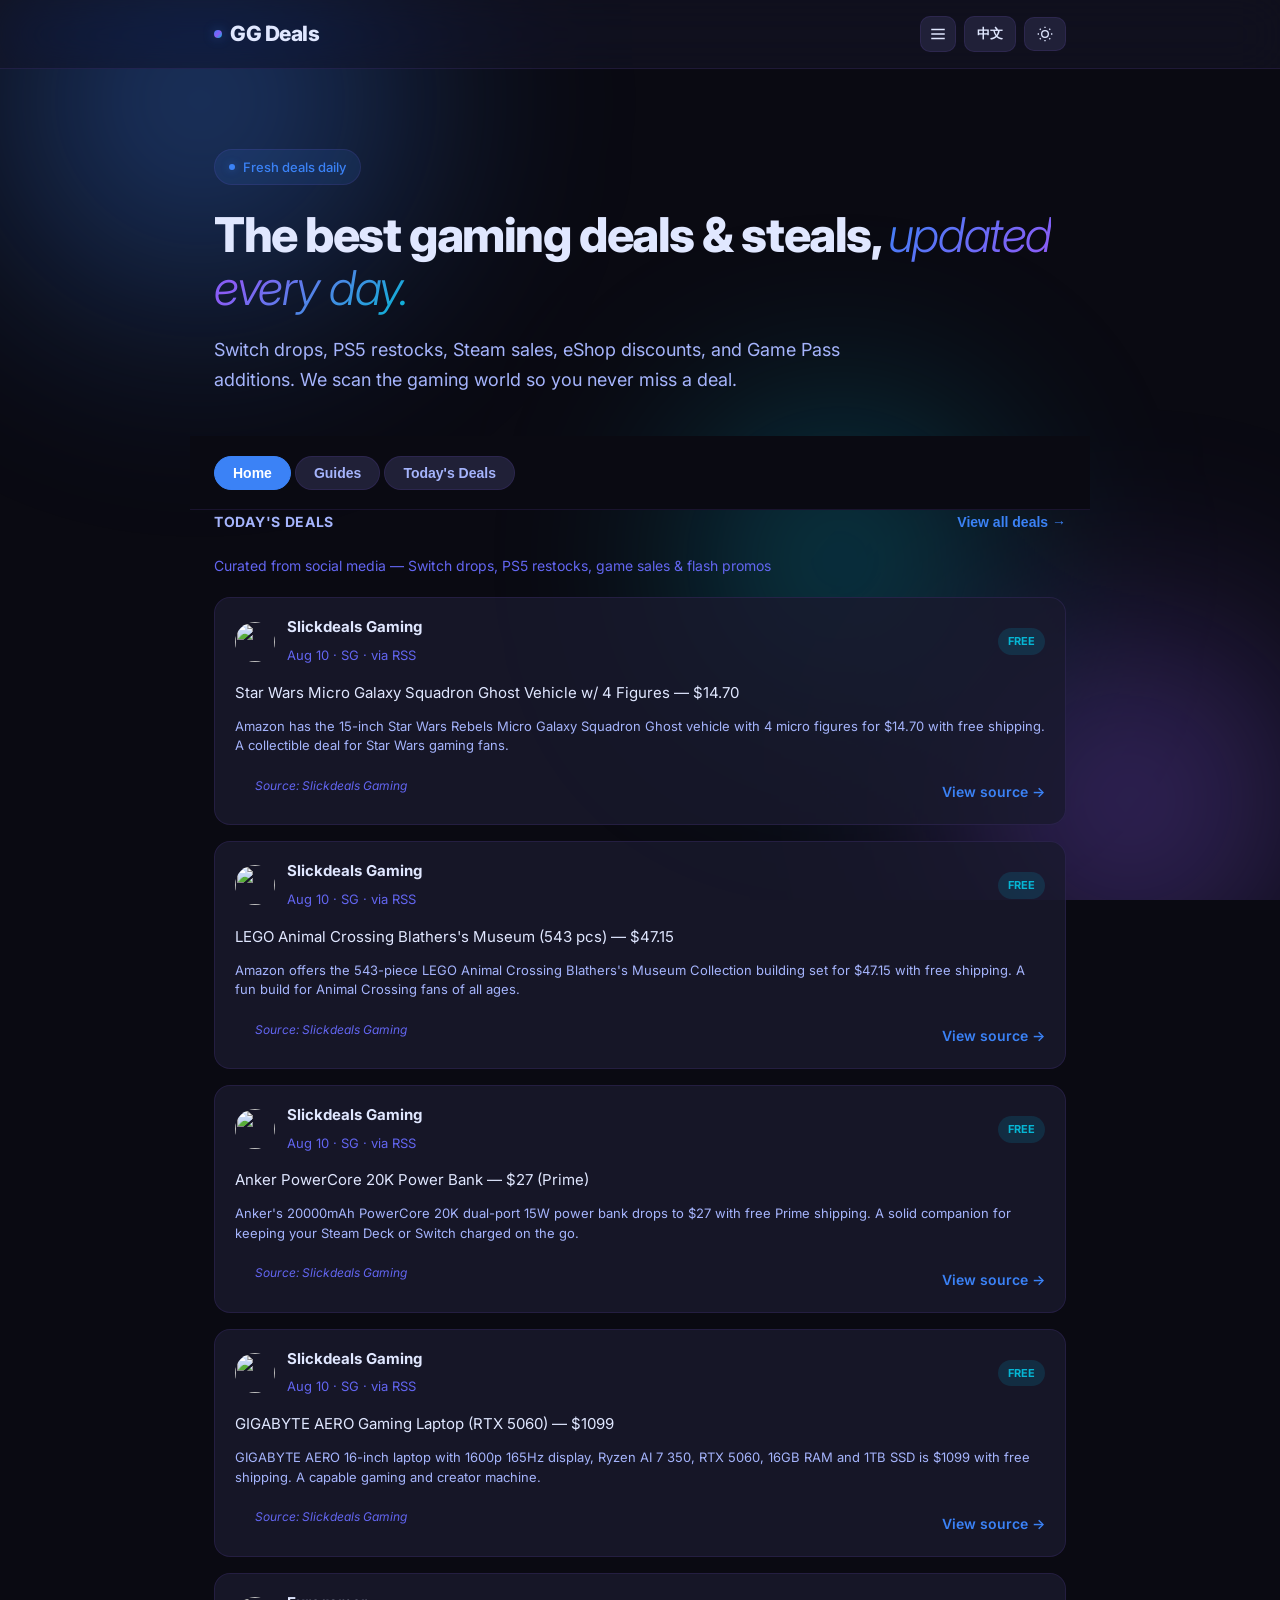
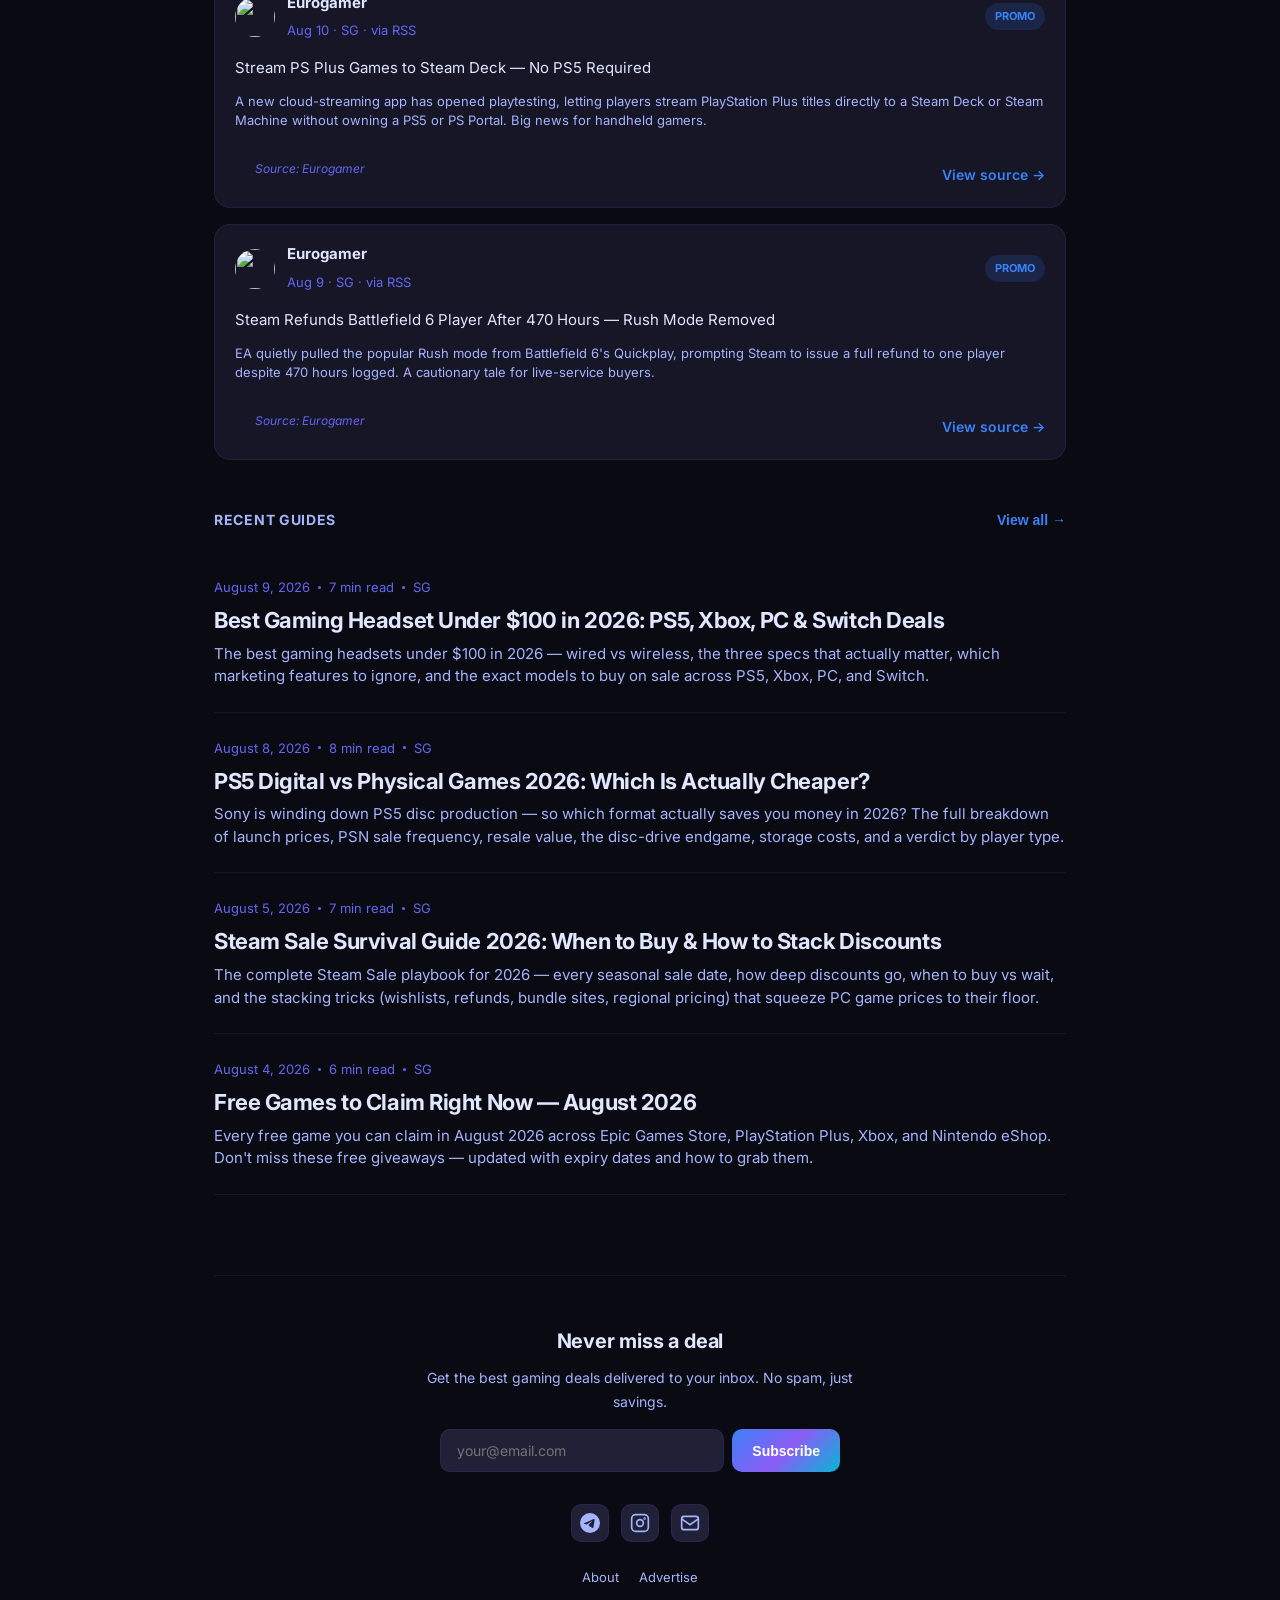
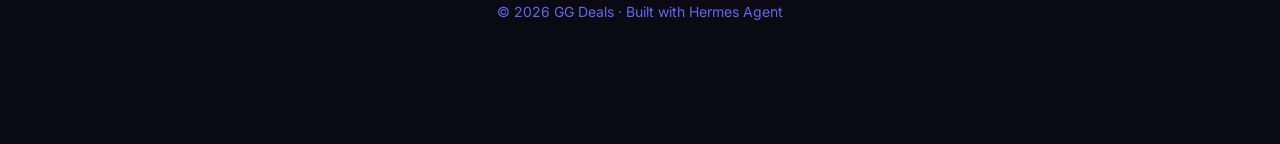
==== commit 2466021e: "Evening deals update (14 new)" ====
--- a/index.html
+++ b/index.html
@@ -6,7 +6,7 @@
     <meta charset="UTF-8">
     <meta name="viewport" content="width=device-width, initial-scale=1.0">
     <title>GG Deals — Nintendo Switch, PS5, Xbox & PC Gaming Deals Updated Daily</title>
-    <meta name="description" content="Daily-updated gaming deals — Nintendo Switch drops, PS5 restocks, Xbox sales, Steam bargains and Game Pass additions. 255+ active deals curated from across the web. Updated every day.">
+    <meta name="description" content="Daily-updated gaming deals — Nintendo Switch drops, PS5 restocks, Xbox sales, Steam bargains and Game Pass additions. 269+ active deals curated from across the web. Updated every day.">
     <meta name="keywords" content="gaming deals, Nintendo Switch deals, PS5 deals, Xbox deals, cheap games, game sales, Steam sales, eShop discounts, PSN sale, Game Pass deals, PC gaming deals, Switch game drops, PS5 restock, Xbox Series X deals, free game giveaways, 游戏优惠, Switch 游戏, PS5 价格, Xbox 优惠, Steam 打折">
     <meta name="author" content="GG Deals">
     <meta name="robots" content="index, follow, max-image-preview:large">
@@ -240,122 +240,116 @@
                 <img src="https://www.google.com/s2/favicons?domain=slickdeals.net&sz=64" alt="" class="deal-avatar" loading="lazy" />
                 <div class="deal-author">
                     <span class="deal-name">Slickdeals Gaming</span>
+                    <span class="deal-handle">Aug 10 · SG · via RSS</span>
+                </div>
+                <span class="deal-tag deal-tag-free" data-en="FREE" data-zh="免费">FREE</span>
+            </div>
+            <div class="deal-body" data-en="Star Wars Micro Galaxy Squadron Ghost Vehicle w/ 4 Figures — $14.70" data-zh="星球大战 Micro Galaxy 幽灵号载具含 4 个人偶 — $14.70">Star Wars Micro Galaxy Squadron Ghost Vehicle w/ 4 Figures — $14.70</div>
+            <div class="deal-excerpt" data-en="Amazon has the 15-inch Star Wars Rebels Micro Galaxy Squadron Ghost vehicle with 4 micro figures for $14.70 with free shipping. A collectible deal for Star Wars gaming fans." data-zh="Amazon 上 15 寸星球大战反抗军 Micro Galaxy Squadron 幽灵号载具含 4 个微缩人偶售价 $14.70 免运费。星战游戏粉丝的收藏好价。" style="padding: 0 20px 8px; font-size: 13px; color: var(--text-secondary); line-height: 1.5;">Amazon has the 15-inch Star Wars Rebels Micro Galaxy Squadron Ghost vehicle with 4 micro figures for $14.70 with free shipping. A collectible deal for Star Wars gaming fans.</div>
+            <div class="deal-footer">
+                <span class="deal-source">Source: Slickdeals Gaming</span>
+                <a href="https://slickdeals.net/f/19859178-star-wars-micro-galaxy-squadron-ghost-with-mini-figures-14-72-at-ebay-free-shipping?utm_source=rss&utm_content=fp&utm_medium=RSS2" target="_blank" rel="noopener" class="deal-open">
+                    View source →
+                </a>
+            </div>
+        </article>
+
+        <article class="deal-card fade-in" data-country="SG">
+            <div class="deal-header">
+                <img src="https://www.google.com/s2/favicons?domain=slickdeals.net&sz=64" alt="" class="deal-avatar" loading="lazy" />
+                <div class="deal-author">
+                    <span class="deal-name">Slickdeals Gaming</span>
+                    <span class="deal-handle">Aug 10 · SG · via RSS</span>
+                </div>
+                <span class="deal-tag deal-tag-free" data-en="FREE" data-zh="免费">FREE</span>
+            </div>
+            <div class="deal-body" data-en="LEGO Animal Crossing Blathers&#x27;s Museum (543 pcs) — $47.15" data-zh="乐高动物森友会 博物馆套装（543 件）— $47.15">LEGO Animal Crossing Blathers&#x27;s Museum (543 pcs) — $47.15</div>
+            <div class="deal-excerpt" data-en="Amazon offers the 543-piece LEGO Animal Crossing Blathers&#x27;s Museum Collection building set for $47.15 with free shipping. A fun build for Animal Crossing fans of all ages." data-zh="Amazon 上 543 件装的乐高动物森友会 博物馆收藏拼搭套装售价 $47.15 免运费。适合所有年龄段动物森友会粉丝的有趣拼搭。" style="padding: 0 20px 8px; font-size: 13px; color: var(--text-secondary); line-height: 1.5;">Amazon offers the 543-piece LEGO Animal Crossing Blathers&#x27;s Museum Collection building set for $47.15 with free shipping. A fun build for Animal Crossing fans of all ages.</div>
+            <div class="deal-footer">
+                <span class="deal-source">Source: Slickdeals Gaming</span>
+                <a href="https://slickdeals.net/f/19859508-47-17-543-piece-lego-animal-crossing-blathers-s-museum-collection-77056-2025-at-amazon?utm_source=rss&utm_content=fp&utm_medium=RSS2" target="_blank" rel="noopener" class="deal-open">
+                    View source →
+                </a>
+            </div>
+        </article>
+
+        <article class="deal-card fade-in" data-country="SG">
+            <div class="deal-header">
+                <img src="https://www.google.com/s2/favicons?domain=slickdeals.net&sz=64" alt="" class="deal-avatar" loading="lazy" />
+                <div class="deal-author">
+                    <span class="deal-name">Slickdeals Gaming</span>
+                    <span class="deal-handle">Aug 10 · SG · via RSS</span>
+                </div>
+                <span class="deal-tag deal-tag-free" data-en="FREE" data-zh="免费">FREE</span>
+            </div>
+            <div class="deal-body" data-en="Anker PowerCore 20K Power Bank — $27 (Prime)" data-zh="Anker PowerCore 20K 充电宝 — $27（Prime）">Anker PowerCore 20K Power Bank — $27 (Prime)</div>
+            <div class="deal-excerpt" data-en="Anker&#x27;s 20000mAh PowerCore 20K dual-port 15W power bank drops to $27 with free Prime shipping. A solid companion for keeping your Steam Deck or Switch charged on the go." data-zh="Anker 20000mAh PowerCore 20K 双端口 15W 充电宝降至 $27，Prime 免运费。为 Steam Deck 或 Switch 外出续航的好搭档。" style="padding: 0 20px 8px; font-size: 13px; color: var(--text-secondary); line-height: 1.5;">Anker&#x27;s 20000mAh PowerCore 20K dual-port 15W power bank drops to $27 with free Prime shipping. A solid companion for keeping your Steam Deck or Switch charged on the go.</div>
+            <div class="deal-footer">
+                <span class="deal-source">Source: Slickdeals Gaming</span>
+                <a href="https://slickdeals.net/f/19856196-anker-20-000mah-15w-powerbank-2-port-usb-c-usb-a-26-99-woot?utm_source=rss&utm_content=fp&utm_medium=RSS2" target="_blank" rel="noopener" class="deal-open">
+                    View source →
+                </a>
+            </div>
+        </article>
+
+        <article class="deal-card fade-in" data-country="SG">
+            <div class="deal-header">
+                <img src="https://www.google.com/s2/favicons?domain=slickdeals.net&sz=64" alt="" class="deal-avatar" loading="lazy" />
+                <div class="deal-author">
+                    <span class="deal-name">Slickdeals Gaming</span>
+                    <span class="deal-handle">Aug 10 · SG · via RSS</span>
+                </div>
+                <span class="deal-tag deal-tag-free" data-en="FREE" data-zh="免费">FREE</span>
+            </div>
+            <div class="deal-body" data-en="GIGABYTE AERO Gaming Laptop (RTX 5060) — $1099" data-zh="GIGABYTE AERO 游戏本（RTX 5060）— $1099">GIGABYTE AERO Gaming Laptop (RTX 5060) — $1099</div>
+            <div class="deal-excerpt" data-en="GIGABYTE AERO 16-inch laptop with 1600p 165Hz display, Ryzen AI 7 350, RTX 5060, 16GB RAM and 1TB SSD is $1099 with free shipping. A capable gaming and creator machine." data-zh="GIGABYTE AERO 16 寸笔记本，配备 1600p 165Hz 屏幕、Ryzen AI 7 350、RTX 5060、16GB 内存和 1TB SSD，售价 $1099 免运费。一台兼顾游戏与创作的强力机器。" style="padding: 0 20px 8px; font-size: 13px; color: var(--text-secondary); line-height: 1.5;">GIGABYTE AERO 16-inch laptop with 1600p 165Hz display, Ryzen AI 7 350, RTX 5060, 16GB RAM and 1TB SSD is $1099 with free shipping. A capable gaming and creator machine.</div>
+            <div class="deal-footer">
+                <span class="deal-source">Source: Slickdeals Gaming</span>
+                <a href="https://slickdeals.net/f/19856940-gigabyte-aero-x16-16-laptop-amd-ryzen-ai-7-350-16gb-ram-1tb-ssd-geforce-rtx-5060-165hz-ips-space-gray-1vh93usc94ah-1099?utm_source=rss&utm_content=fp&utm_medium=RSS2" target="_blank" rel="noopener" class="deal-open">
+                    View source →
+                </a>
+            </div>
+        </article>
+
+        <article class="deal-card fade-in" data-country="SG">
+            <div class="deal-header">
+                <img src="https://www.google.com/s2/favicons?domain=eurogamer.net&sz=64" alt="" class="deal-avatar" loading="lazy" />
+                <div class="deal-author">
+                    <span class="deal-name">Eurogamer</span>
+                    <span class="deal-handle">Aug 10 · SG · via RSS</span>
+                </div>
+                <span class="deal-tag deal-tag-deal" data-en="PROMO" data-zh="优惠">PROMO</span>
+            </div>
+            <div class="deal-body" data-en="Stream PS Plus Games to Steam Deck — No PS5 Required" data-zh="无需 PS5 即可将 PS Plus 游戏串流至 Steam Deck">Stream PS Plus Games to Steam Deck — No PS5 Required</div>
+            <div class="deal-excerpt" data-en="A new cloud-streaming app has opened playtesting, letting players stream PlayStation Plus titles directly to a Steam Deck or Steam Machine without owning a PS5 or PS Portal. Big news for handheld gamers." data-zh="一款新的云端串流应用已开放测试，玩家无需拥有 PS5 或 PS Portal，即可将 PlayStation Plus 游戏直接串流至 Steam Deck 或 Steam Machine。掌机玩家的好消息。" style="padding: 0 20px 8px; font-size: 13px; color: var(--text-secondary); line-height: 1.5;">A new cloud-streaming app has opened playtesting, letting players stream PlayStation Plus titles directly to a Steam Deck or Steam Machine without owning a PS5 or PS Portal. Big news for handheld gamers.</div>
+        <div class="deal-media" data-full="https://assetsio.gnwcdn.com/release-asobi-remote-play-for-steam-deck-machine-linux-is-v0-mtu29gka8zhh1.jpg?width=690&quality=85&format=jpg&auto=webp">
+            <img src="https://assetsio.gnwcdn.com/release-asobi-remote-play-for-steam-deck-machine-linux-is-v0-mtu29gka8zhh1.jpg?width=690&quality=85&format=jpg&auto=webp" alt="" loading="lazy" />
+        </div>
+            <div class="deal-footer">
+                <span class="deal-source">Source: Eurogamer</span>
+                <a href="https://www.eurogamer.net/steam-deck-ps5-streaming-app-asobi" target="_blank" rel="noopener" class="deal-open">
+                    View source →
+                </a>
+            </div>
+        </article>
+
+        <article class="deal-card fade-in" data-country="SG">
+            <div class="deal-header">
+                <img src="https://www.google.com/s2/favicons?domain=eurogamer.net&sz=64" alt="" class="deal-avatar" loading="lazy" />
+                <div class="deal-author">
+                    <span class="deal-name">Eurogamer</span>
                     <span class="deal-handle">Aug 9 · SG · via RSS</span>
                 </div>
-                <span class="deal-tag deal-tag-promo" data-en="DEAL" data-zh="优惠">DEAL</span>
-            </div>
-            <div class="deal-body" data-en="Super Mario Galaxy: Rosalina&#x27;s Storybook Hardcover Just $14 on Amazon" data-zh="《超级马力欧银河》罗莎塔绘本 Hardcover 仅售$14（亚马逊）">Super Mario Galaxy: Rosalina&#x27;s Storybook Hardcover Just $14 on Amazon</div>
-            <div class="deal-excerpt" data-en="Amazon has the Super Mario Galaxy: Rosalina&#x27;s Storybook hardcover edition for just $13.97, down from its usual price. A lovely collectible for Mario fans, featuring the beloved in-game storybook in printed hardcover form. Free shipping with Prime or on orders over $35." data-zh="亚马逊现售《超级马力欧银河：罗莎塔的故事书》精装版，仅$13.97，低于日常价格。这本精装绘本还原了游戏中的经典故事书内容，是马力欧粉丝的精美收藏品。Prime会员或满$35免邮。" style="padding: 0 20px 8px; font-size: 13px; color: var(--text-secondary); line-height: 1.5;">Amazon has the Super Mario Galaxy: Rosalina&#x27;s Storybook hardcover edition for just $13.97, down from its usual price. A lovely collectible for Mario fans, featuring the beloved in-game storybook in printed hardcover form. Free shipping with Prime or on orders over $35.</div>
-            <div class="deal-footer">
-                <span class="deal-source">Source: Slickdeals Gaming</span>
-                <a href="https://slickdeals.net/f/19824246-super-mario-galaxy-rosalina-s-storybook-hardcover-book-14?utm_source=rss&utm_content=fp&utm_medium=RSS2" target="_blank" rel="noopener" class="deal-open">
-                    View source →
-                </a>
-            </div>
-        </article>
-
-        <article class="deal-card fade-in" data-country="SG">
-            <div class="deal-header">
-                <img src="https://www.google.com/s2/favicons?domain=purexbox.com&sz=64" alt="" class="deal-avatar" loading="lazy" />
-                <div class="deal-author">
-                    <span class="deal-name">Pure Xbox</span>
-                    <span class="deal-handle">Aug 9 · SG · via RSS</span>
-                </div>
-                <span class="deal-tag deal-tag-free" data-en="FREE" data-zh="免费">FREE</span>
-            </div>
-            <div class="deal-body" data-en="Free Xbox Game Pass Perks Drop for August 2026 — Claim Your DLC &amp; Cosmetics" data-zh="2026年8月Xbox Game Pass免费福利上线，速领DLC与外观">Free Xbox Game Pass Perks Drop for August 2026 — Claim Your DLC &amp; Cosmetics</div>
-            <div class="deal-excerpt" data-en="Game Pass Ultimate members can grab a fresh batch of free Perks this month, including cosmetic packs and in-game DLC for Call of Duty and other titles. These time-limited freebies expire if not claimed, so head to the Perks gallery on console or the Xbox app to redeem before they rotate out." data-zh="Game Pass Ultimate会员本月可领取一批全新免费福利，包括《使命召唤》等游戏的限定外观包和游戏内DLC。这些限时福利逾期未领将失效，请尽快在主机或Xbox App的福利专区领取，以免错过。" style="padding: 0 20px 8px; font-size: 13px; color: var(--text-secondary); line-height: 1.5;">Game Pass Ultimate members can grab a fresh batch of free Perks this month, including cosmetic packs and in-game DLC for Call of Duty and other titles. These time-limited freebies expire if not claimed, so head to the Perks gallery on console or the Xbox app to redeem before they rotate out.</div>
-        <div class="deal-media" data-full="https://images.purexbox.com/5960723ccb2e9/small.jpg">
-            <img src="https://images.purexbox.com/5960723ccb2e9/small.jpg" alt="" loading="lazy" />
-        </div>
-            <div class="deal-footer">
-                <span class="deal-source">Source: Pure Xbox</span>
-                <a href="https://www.purexbox.com/guides/xbox-adds-more-perks-for-game-pass-members-august-2026" target="_blank" rel="noopener" class="deal-open">
-                    View source →
-                </a>
-            </div>
-        </article>
-
-        <article class="deal-card fade-in" data-country="SG">
-            <div class="deal-header">
-                <img src="https://www.google.com/s2/favicons?domain=purexbox.com&sz=64" alt="" class="deal-avatar" loading="lazy" />
-                <div class="deal-author">
-                    <span class="deal-name">Pure Xbox</span>
-                    <span class="deal-handle">Aug 9 · SG · via RSS</span>
-                </div>
-                <span class="deal-tag deal-tag-sale" data-en="DEAL" data-zh="优惠">DEAL</span>
-            </div>
-            <div class="deal-body" data-en="Xbox Store Mega Sale: 20+ Games Slashed Up To 95% Off This Month" data-zh="Xbox商店大促：20多款游戏低至1折（降价高达95%）">Xbox Store Mega Sale: 20+ Games Slashed Up To 95% Off This Month</div>
-            <div class="deal-excerpt" data-en="The Xbox Store has kicked off the new month with steep discounts, cutting 20+ titles by 90–95%. The lineup includes multiple Darksiders and Ghost Recon games, making it a prime window to backfill your library on the cheap. Sale pricing varies by region, so check the Store on your console for full details." data-zh="Xbox商店新月初大促开启，20多款游戏降价90%至95%，其中包括多部《暗黑血统》与《幽灵行动》系列作品，是低价补全游戏库的绝佳时机。各地区价格有所不同，请在主机商店查看完整详情。" style="padding: 0 20px 8px; font-size: 13px; color: var(--text-secondary); line-height: 1.5;">The Xbox Store has kicked off the new month with steep discounts, cutting 20+ titles by 90–95%. The lineup includes multiple Darksiders and Ghost Recon games, making it a prime window to backfill your library on the cheap. Sale pricing varies by region, so check the Store on your console for full details.</div>
-        <div class="deal-media" data-full="https://images.purexbox.com/551ddc6ba69c3/small.jpg">
-            <img src="https://images.purexbox.com/551ddc6ba69c3/small.jpg" alt="" loading="lazy" />
-        </div>
-            <div class="deal-footer">
-                <span class="deal-source">Source: Pure Xbox</span>
-                <a href="https://www.purexbox.com/news/2026/08/20plus-xbox-games-are-reduced-by-90-95percent-to-kick-off-the-new-month" target="_blank" rel="noopener" class="deal-open">
-                    View source →
-                </a>
-            </div>
-        </article>
-
-        <article class="deal-card fade-in" data-country="SG">
-            <div class="deal-header">
-                <img src="https://www.google.com/s2/favicons?domain=slickdeals.net&sz=64" alt="" class="deal-avatar" loading="lazy" />
-                <div class="deal-author">
-                    <span class="deal-name">Slickdeals Gaming</span>
-                    <span class="deal-handle">Aug 9 · SG · via RSS</span>
-                </div>
-                <span class="deal-tag deal-tag-free" data-en="FREE" data-zh="免费">FREE</span>
-            </div>
-            <div class="deal-body" data-en="Hasbro Game Night (Monopoly, Risk, Trivial Pursuit) for Switch — Under $10" data-zh="《Hasbro 游戏之夜》（大富翁、Risk、Trivial Pursuit）Switch 版不到 10 美元。三款经典桌游打包登陆 Switch，适合家庭游戏之夜的低价之选，并提供免运费选项。">Hasbro Game Night (Monopoly, Risk, Trivial Pursuit) for Switch — Under $10</div>
-            <div class="deal-excerpt" data-en="Three classic board games bundled for Nintendo Switch at a sub-$10 price point. A cheap pickup for family game nights, with free shipping options available." data-zh="三款经典桌游打包登陆 Nintendo Switch，售价低于 10 美元，是家庭游戏之夜的超值选择，并有多项免运费方式。" style="padding: 0 20px 8px; font-size: 13px; color: var(--text-secondary); line-height: 1.5;">Three classic board games bundled for Nintendo Switch at a sub-$10 price point. A cheap pickup for family game nights, with free shipping options available.</div>
-            <div class="deal-footer">
-                <span class="deal-source">Source: Slickdeals Gaming</span>
-                <a href="https://slickdeals.net/f/19846623-hasbro-game-night-monopoly-risk-trivial-pursuit-switch-9-98-free-shipping-w-walmart-or-on-35-ymmv?utm_source=rss&utm_content=fp&utm_medium=RSS2" target="_blank" rel="noopener" class="deal-open">
-                    View source →
-                </a>
-            </div>
-        </article>
-
-        <article class="deal-card fade-in" data-country="SG">
-            <div class="deal-header">
-                <img src="https://www.google.com/s2/favicons?domain=nintendolife.com&sz=64" alt="" class="deal-avatar" loading="lazy" />
-                <div class="deal-author">
-                    <span class="deal-name">Nintendo Life</span>
-                    <span class="deal-handle">Aug 9 · SG · via RSS</span>
-                </div>
-                <span class="deal-tag deal-tag-deal" data-en="PROMO" data-zh="优惠">PROMO</span>
-            </div>
-            <div class="deal-body" data-en="THQ Nordic 2026 Showcase: Every Switch Game Revealed" data-zh="THQ Nordic 2026 发布会汇总：所有登陆 Switch 的游戏一览。从全新 DLC 到首发新作，这里整理了每款即将登陆 Switch 1 与 Switch 2 的作品。">THQ Nordic 2026 Showcase: Every Switch Game Revealed</div>
-            <div class="deal-excerpt" data-en="THQ Nordic&#x27;s latest showcase dropped a wave of announcements for Nintendo Switch owners. Here&#x27;s a quick roundup of every title headed to Switch 1 and Switch 2, from fresh DLC to brand-new reveals." data-zh="THQ Nordic 最新发布会为 Switch 玩家带来了一波新作消息。本文汇总了所有登陆 Switch 1 和 Switch 2 的游戏，涵盖新 DLC 与首发作品。" style="padding: 0 20px 8px; font-size: 13px; color: var(--text-secondary); line-height: 1.5;">THQ Nordic&#x27;s latest showcase dropped a wave of announcements for Nintendo Switch owners. Here&#x27;s a quick roundup of every title headed to Switch 1 and Switch 2, from fresh DLC to brand-new reveals.</div>
-        <div class="deal-media" data-full="https://images.nintendolife.com/d98f6e18fdbe8/small.jpg">
-            <img src="https://images.nintendolife.com/d98f6e18fdbe8/small.jpg" alt="" loading="lazy" />
-        </div>
-            <div class="deal-footer">
-                <span class="deal-source">Source: Nintendo Life</span>
-                <a href="https://www.nintendolife.com/news/2026/08/round-up-every-switch-1-and-2-game-at-thq-nordics-2026-showcase" target="_blank" rel="noopener" class="deal-open">
-                    View source →
-                </a>
-            </div>
-        </article>
-
-        <article class="deal-card fade-in" data-country="SG">
-            <div class="deal-header">
-                <img src="https://www.google.com/s2/favicons?domain=pushsquare.com&sz=64" alt="" class="deal-avatar" loading="lazy" />
-                <div class="deal-author">
-                    <span class="deal-name">Push Square</span>
-                    <span class="deal-handle">Aug 9 · SG · via RSS</span>
-                </div>
-                <span class="deal-tag deal-tag-deal" data-en="PROMO" data-zh="优惠">PROMO</span>
-            </div>
-            <div class="deal-body" data-en="Reflections on Chasing the Dreams Platinum Trophy on PS4" data-zh="回顾在 PS4 上追逐《Dreams》白金奖杯的旅程。Media Molecule 的《Dreams》仍是 PS4 最具创意的沙盒之一，拿下白金是一段苦乐参半的回忆。">Reflections on Chasing the Dreams Platinum Trophy on PS4</div>
-            <div class="deal-excerpt" data-en="Media Molecule&#x27;s Dreams remains one of PS4&#x27;s most creative sandboxes. Earning its platinum is a bittersweet journey — a heartfelt look back at a game that never quite got its due." data-zh="Media Molecule 的《Dreams》是 PS4 最具创意的沙盒之一。获取白金奖杯是一段苦乐参半的旅程，深情回顾这款未获应有认可的游戏。" style="padding: 0 20px 8px; font-size: 13px; color: var(--text-secondary); line-height: 1.5;">Media Molecule&#x27;s Dreams remains one of PS4&#x27;s most creative sandboxes. Earning its platinum is a bittersweet journey — a heartfelt look back at a game that never quite got its due.</div>
-        <div class="deal-media" data-full="https://images.pushsquare.com/f3b7de0721ca0/small.jpg">
-            <img src="https://images.pushsquare.com/f3b7de0721ca0/small.jpg" alt="" loading="lazy" />
-        </div>
-            <div class="deal-footer">
-                <span class="deal-source">Source: Push Square</span>
-                <a href="https://www.pushsquare.com/features/going-platinum-dreams-on-ps4-might-be-my-most-bittersweet-plat" target="_blank" rel="noopener" class="deal-open">
+                <span class="deal-tag deal-tag-deal" data-en="PROMO" data-zh="优惠">PROMO</span>
+            </div>
+            <div class="deal-body" data-en="Steam Refunds Battlefield 6 Player After 470 Hours — Rush Mode Removed" data-zh="EA 悄删 Rush 模式，Steam 为 470 小时战地 6 玩家退款">Steam Refunds Battlefield 6 Player After 470 Hours — Rush Mode Removed</div>
+            <div class="deal-excerpt" data-en="EA quietly pulled the popular Rush mode from Battlefield 6&#x27;s Quickplay, prompting Steam to issue a full refund to one player despite 470 hours logged. A cautionary tale for live-service buyers." data-zh="EA 悄然将热门的 Rush 模式从战地 6 的快速游戏中移除，促使 Steam 为一名已游玩 470 小时的玩家全额退款。对实时服务游戏买家的警示。" style="padding: 0 20px 8px; font-size: 13px; color: var(--text-secondary); line-height: 1.5;">EA quietly pulled the popular Rush mode from Battlefield 6&#x27;s Quickplay, prompting Steam to issue a full refund to one player despite 470 hours logged. A cautionary tale for live-service buyers.</div>
+        <div class="deal-media" data-full="https://assetsio.gnwcdn.com/Battlefield-6-Official-Multiplayer-Gameplay-Trailer-1-27-screenshot.png?width=690&quality=85&format=jpg&auto=webp">
+            <img src="https://assetsio.gnwcdn.com/Battlefield-6-Official-Multiplayer-Gameplay-Trailer-1-27-screenshot.png?width=690&quality=85&format=jpg&auto=webp" alt="" loading="lazy" />
+        </div>
+            <div class="deal-footer">
+                <span class="deal-source">Source: Eurogamer</span>
+                <a href="https://www.eurogamer.net/battlefield-6-steam-refund-rush-mode" target="_blank" rel="noopener" class="deal-open">
                     View source →
                 </a>
             </div>
@@ -525,6 +519,170 @@
                 <img src="https://www.google.com/s2/favicons?domain=slickdeals.net&sz=64" alt="" class="deal-avatar" loading="lazy" />
                 <div class="deal-author">
                     <span class="deal-name">Slickdeals Gaming</span>
+                    <span class="deal-handle">Aug 10 · SG · via RSS</span>
+                </div>
+                <span class="deal-tag deal-tag-free" data-en="FREE" data-zh="免费">FREE</span>
+            </div>
+            <div class="deal-body" data-en="Star Wars Micro Galaxy Squadron Ghost Vehicle w/ 4 Figures — $14.70" data-zh="星球大战 Micro Galaxy 幽灵号载具含 4 个人偶 — $14.70">Star Wars Micro Galaxy Squadron Ghost Vehicle w/ 4 Figures — $14.70</div>
+            <div class="deal-excerpt" data-en="Amazon has the 15-inch Star Wars Rebels Micro Galaxy Squadron Ghost vehicle with 4 micro figures for $14.70 with free shipping. A collectible deal for Star Wars gaming fans." data-zh="Amazon 上 15 寸星球大战反抗军 Micro Galaxy Squadron 幽灵号载具含 4 个微缩人偶售价 $14.70 免运费。星战游戏粉丝的收藏好价。" style="padding: 0 20px 8px; font-size: 13px; color: var(--text-secondary); line-height: 1.5;">Amazon has the 15-inch Star Wars Rebels Micro Galaxy Squadron Ghost vehicle with 4 micro figures for $14.70 with free shipping. A collectible deal for Star Wars gaming fans.</div>
+            <div class="deal-footer">
+                <span class="deal-source">Source: Slickdeals Gaming</span>
+                <a href="https://slickdeals.net/f/19859178-star-wars-micro-galaxy-squadron-ghost-with-mini-figures-14-72-at-ebay-free-shipping?utm_source=rss&utm_content=fp&utm_medium=RSS2" target="_blank" rel="noopener" class="deal-open">
+                    View source →
+                </a>
+            </div>
+        </article>
+
+        <article class="deal-card fade-in" data-country="SG">
+            <div class="deal-header">
+                <img src="https://www.google.com/s2/favicons?domain=slickdeals.net&sz=64" alt="" class="deal-avatar" loading="lazy" />
+                <div class="deal-author">
+                    <span class="deal-name">Slickdeals Gaming</span>
+                    <span class="deal-handle">Aug 10 · SG · via RSS</span>
+                </div>
+                <span class="deal-tag deal-tag-free" data-en="FREE" data-zh="免费">FREE</span>
+            </div>
+            <div class="deal-body" data-en="LEGO Animal Crossing Blathers&#x27;s Museum (543 pcs) — $47.15" data-zh="乐高动物森友会 博物馆套装（543 件）— $47.15">LEGO Animal Crossing Blathers&#x27;s Museum (543 pcs) — $47.15</div>
+            <div class="deal-excerpt" data-en="Amazon offers the 543-piece LEGO Animal Crossing Blathers&#x27;s Museum Collection building set for $47.15 with free shipping. A fun build for Animal Crossing fans of all ages." data-zh="Amazon 上 543 件装的乐高动物森友会 博物馆收藏拼搭套装售价 $47.15 免运费。适合所有年龄段动物森友会粉丝的有趣拼搭。" style="padding: 0 20px 8px; font-size: 13px; color: var(--text-secondary); line-height: 1.5;">Amazon offers the 543-piece LEGO Animal Crossing Blathers&#x27;s Museum Collection building set for $47.15 with free shipping. A fun build for Animal Crossing fans of all ages.</div>
+            <div class="deal-footer">
+                <span class="deal-source">Source: Slickdeals Gaming</span>
+                <a href="https://slickdeals.net/f/19859508-47-17-543-piece-lego-animal-crossing-blathers-s-museum-collection-77056-2025-at-amazon?utm_source=rss&utm_content=fp&utm_medium=RSS2" target="_blank" rel="noopener" class="deal-open">
+                    View source →
+                </a>
+            </div>
+        </article>
+
+        <article class="deal-card fade-in" data-country="SG">
+            <div class="deal-header">
+                <img src="https://www.google.com/s2/favicons?domain=slickdeals.net&sz=64" alt="" class="deal-avatar" loading="lazy" />
+                <div class="deal-author">
+                    <span class="deal-name">Slickdeals Gaming</span>
+                    <span class="deal-handle">Aug 10 · SG · via RSS</span>
+                </div>
+                <span class="deal-tag deal-tag-free" data-en="FREE" data-zh="免费">FREE</span>
+            </div>
+            <div class="deal-body" data-en="Anker PowerCore 20K Power Bank — $27 (Prime)" data-zh="Anker PowerCore 20K 充电宝 — $27（Prime）">Anker PowerCore 20K Power Bank — $27 (Prime)</div>
+            <div class="deal-excerpt" data-en="Anker&#x27;s 20000mAh PowerCore 20K dual-port 15W power bank drops to $27 with free Prime shipping. A solid companion for keeping your Steam Deck or Switch charged on the go." data-zh="Anker 20000mAh PowerCore 20K 双端口 15W 充电宝降至 $27，Prime 免运费。为 Steam Deck 或 Switch 外出续航的好搭档。" style="padding: 0 20px 8px; font-size: 13px; color: var(--text-secondary); line-height: 1.5;">Anker&#x27;s 20000mAh PowerCore 20K dual-port 15W power bank drops to $27 with free Prime shipping. A solid companion for keeping your Steam Deck or Switch charged on the go.</div>
+            <div class="deal-footer">
+                <span class="deal-source">Source: Slickdeals Gaming</span>
+                <a href="https://slickdeals.net/f/19856196-anker-20-000mah-15w-powerbank-2-port-usb-c-usb-a-26-99-woot?utm_source=rss&utm_content=fp&utm_medium=RSS2" target="_blank" rel="noopener" class="deal-open">
+                    View source →
+                </a>
+            </div>
+        </article>
+
+        <article class="deal-card fade-in" data-country="SG">
+            <div class="deal-header">
+                <img src="https://www.google.com/s2/favicons?domain=slickdeals.net&sz=64" alt="" class="deal-avatar" loading="lazy" />
+                <div class="deal-author">
+                    <span class="deal-name">Slickdeals Gaming</span>
+                    <span class="deal-handle">Aug 10 · SG · via RSS</span>
+                </div>
+                <span class="deal-tag deal-tag-free" data-en="FREE" data-zh="免费">FREE</span>
+            </div>
+            <div class="deal-body" data-en="GIGABYTE AERO Gaming Laptop (RTX 5060) — $1099" data-zh="GIGABYTE AERO 游戏本（RTX 5060）— $1099">GIGABYTE AERO Gaming Laptop (RTX 5060) — $1099</div>
+            <div class="deal-excerpt" data-en="GIGABYTE AERO 16-inch laptop with 1600p 165Hz display, Ryzen AI 7 350, RTX 5060, 16GB RAM and 1TB SSD is $1099 with free shipping. A capable gaming and creator machine." data-zh="GIGABYTE AERO 16 寸笔记本，配备 1600p 165Hz 屏幕、Ryzen AI 7 350、RTX 5060、16GB 内存和 1TB SSD，售价 $1099 免运费。一台兼顾游戏与创作的强力机器。" style="padding: 0 20px 8px; font-size: 13px; color: var(--text-secondary); line-height: 1.5;">GIGABYTE AERO 16-inch laptop with 1600p 165Hz display, Ryzen AI 7 350, RTX 5060, 16GB RAM and 1TB SSD is $1099 with free shipping. A capable gaming and creator machine.</div>
+            <div class="deal-footer">
+                <span class="deal-source">Source: Slickdeals Gaming</span>
+                <a href="https://slickdeals.net/f/19856940-gigabyte-aero-x16-16-laptop-amd-ryzen-ai-7-350-16gb-ram-1tb-ssd-geforce-rtx-5060-165hz-ips-space-gray-1vh93usc94ah-1099?utm_source=rss&utm_content=fp&utm_medium=RSS2" target="_blank" rel="noopener" class="deal-open">
+                    View source →
+                </a>
+            </div>
+        </article>
+
+        <article class="deal-card fade-in" data-country="SG">
+            <div class="deal-header">
+                <img src="https://www.google.com/s2/favicons?domain=eurogamer.net&sz=64" alt="" class="deal-avatar" loading="lazy" />
+                <div class="deal-author">
+                    <span class="deal-name">Eurogamer</span>
+                    <span class="deal-handle">Aug 10 · SG · via RSS</span>
+                </div>
+                <span class="deal-tag deal-tag-deal" data-en="PROMO" data-zh="优惠">PROMO</span>
+            </div>
+            <div class="deal-body" data-en="Stream PS Plus Games to Steam Deck — No PS5 Required" data-zh="无需 PS5 即可将 PS Plus 游戏串流至 Steam Deck">Stream PS Plus Games to Steam Deck — No PS5 Required</div>
+            <div class="deal-excerpt" data-en="A new cloud-streaming app has opened playtesting, letting players stream PlayStation Plus titles directly to a Steam Deck or Steam Machine without owning a PS5 or PS Portal. Big news for handheld gamers." data-zh="一款新的云端串流应用已开放测试，玩家无需拥有 PS5 或 PS Portal，即可将 PlayStation Plus 游戏直接串流至 Steam Deck 或 Steam Machine。掌机玩家的好消息。" style="padding: 0 20px 8px; font-size: 13px; color: var(--text-secondary); line-height: 1.5;">A new cloud-streaming app has opened playtesting, letting players stream PlayStation Plus titles directly to a Steam Deck or Steam Machine without owning a PS5 or PS Portal. Big news for handheld gamers.</div>
+        <div class="deal-media" data-full="https://assetsio.gnwcdn.com/release-asobi-remote-play-for-steam-deck-machine-linux-is-v0-mtu29gka8zhh1.jpg?width=690&quality=85&format=jpg&auto=webp">
+            <img src="https://assetsio.gnwcdn.com/release-asobi-remote-play-for-steam-deck-machine-linux-is-v0-mtu29gka8zhh1.jpg?width=690&quality=85&format=jpg&auto=webp" alt="" loading="lazy" />
+        </div>
+            <div class="deal-footer">
+                <span class="deal-source">Source: Eurogamer</span>
+                <a href="https://www.eurogamer.net/steam-deck-ps5-streaming-app-asobi" target="_blank" rel="noopener" class="deal-open">
+                    View source →
+                </a>
+            </div>
+        </article>
+
+        <article class="deal-card fade-in" data-country="SG">
+            <div class="deal-header">
+                <img src="https://www.google.com/s2/favicons?domain=eurogamer.net&sz=64" alt="" class="deal-avatar" loading="lazy" />
+                <div class="deal-author">
+                    <span class="deal-name">Eurogamer</span>
+                    <span class="deal-handle">Aug 9 · SG · via RSS</span>
+                </div>
+                <span class="deal-tag deal-tag-deal" data-en="PROMO" data-zh="优惠">PROMO</span>
+            </div>
+            <div class="deal-body" data-en="Steam Refunds Battlefield 6 Player After 470 Hours — Rush Mode Removed" data-zh="EA 悄删 Rush 模式，Steam 为 470 小时战地 6 玩家退款">Steam Refunds Battlefield 6 Player After 470 Hours — Rush Mode Removed</div>
+            <div class="deal-excerpt" data-en="EA quietly pulled the popular Rush mode from Battlefield 6&#x27;s Quickplay, prompting Steam to issue a full refund to one player despite 470 hours logged. A cautionary tale for live-service buyers." data-zh="EA 悄然将热门的 Rush 模式从战地 6 的快速游戏中移除，促使 Steam 为一名已游玩 470 小时的玩家全额退款。对实时服务游戏买家的警示。" style="padding: 0 20px 8px; font-size: 13px; color: var(--text-secondary); line-height: 1.5;">EA quietly pulled the popular Rush mode from Battlefield 6&#x27;s Quickplay, prompting Steam to issue a full refund to one player despite 470 hours logged. A cautionary tale for live-service buyers.</div>
+        <div class="deal-media" data-full="https://assetsio.gnwcdn.com/Battlefield-6-Official-Multiplayer-Gameplay-Trailer-1-27-screenshot.png?width=690&quality=85&format=jpg&auto=webp">
+            <img src="https://assetsio.gnwcdn.com/Battlefield-6-Official-Multiplayer-Gameplay-Trailer-1-27-screenshot.png?width=690&quality=85&format=jpg&auto=webp" alt="" loading="lazy" />
+        </div>
+            <div class="deal-footer">
+                <span class="deal-source">Source: Eurogamer</span>
+                <a href="https://www.eurogamer.net/battlefield-6-steam-refund-rush-mode" target="_blank" rel="noopener" class="deal-open">
+                    View source →
+                </a>
+            </div>
+        </article>
+
+        <article class="deal-card fade-in" data-country="SG">
+            <div class="deal-header">
+                <img src="https://www.google.com/s2/favicons?domain=purexbox.com&sz=64" alt="" class="deal-avatar" loading="lazy" />
+                <div class="deal-author">
+                    <span class="deal-name">Pure Xbox</span>
+                    <span class="deal-handle">Aug 9 · SG · via RSS</span>
+                </div>
+                <span class="deal-tag deal-tag-deal" data-en="PROMO" data-zh="优惠">PROMO</span>
+            </div>
+            <div class="deal-body" data-en="Indie RPG From Ex-Fable Devs Earns Rave Reviews on Xbox" data-zh="前神鬼寓言团队独立 RPG 在 Xbox 获好评">Indie RPG From Ex-Fable Devs Earns Rave Reviews on Xbox</div>
+            <div class="deal-excerpt" data-en="A new indie RPG crafted by former Fable developers is drawing comparisons to Stardew Valley and pulling in excellent review scores across Xbox and PC. A hidden gem worth your August wishlist." data-zh="由前神鬼寓言开发者打造的独立 RPG 新作被拿来与星露谷物语相提并论，在 Xbox 和 PC 上收获极高评分。八月心愿单上值得关注的隐藏宝石。" style="padding: 0 20px 8px; font-size: 13px; color: var(--text-secondary); line-height: 1.5;">A new indie RPG crafted by former Fable developers is drawing comparisons to Stardew Valley and pulling in excellent review scores across Xbox and PC. A hidden gem worth your August wishlist.</div>
+        <div class="deal-media" data-full="https://images.purexbox.com/54eb0f4f2c89f/small.jpg">
+            <img src="https://images.purexbox.com/54eb0f4f2c89f/small.jpg" alt="" loading="lazy" />
+        </div>
+            <div class="deal-footer">
+                <span class="deal-source">Source: Pure Xbox</span>
+                <a href="https://www.purexbox.com/news/2026/08/new-rpg-from-ex-fable-devs-is-getting-excellent-reviews-on-xbox-and-beyond" target="_blank" rel="noopener" class="deal-open">
+                    View source →
+                </a>
+            </div>
+        </article>
+
+        <article class="deal-card fade-in" data-country="SG">
+            <div class="deal-header">
+                <img src="https://www.google.com/s2/favicons?domain=eurogamer.net&sz=64" alt="" class="deal-avatar" loading="lazy" />
+                <div class="deal-author">
+                    <span class="deal-name">Eurogamer</span>
+                    <span class="deal-handle">Aug 9 · SG · via RSS</span>
+                </div>
+                <span class="deal-tag deal-tag-deal" data-en="PROMO" data-zh="优惠">PROMO</span>
+            </div>
+            <div class="deal-body" data-en="Lies of P Documentary Hints at Emotional Sequel" data-zh="Lies of P 纪录片暗示续作将感人至深">Lies of P Documentary Hints at Emotional Sequel</div>
+            <div class="deal-excerpt" data-en="Neowiz&#x27;s team behind the acclaimed Souls-like Lies of P released a behind-the-scenes documentary, teasing that their next game will be &#x27;really fun and emotionally moving.&#x27; Fans of the genre, keep watching." data-zh="Neowiz 团队——好评魂系游戏 Lies of P 的开发者——发布了幕后纪录片，透露下一部作品将「非常有趣且感人至深」。魂系粉丝请持续关注。" style="padding: 0 20px 8px; font-size: 13px; color: var(--text-secondary); line-height: 1.5;">Neowiz&#x27;s team behind the acclaimed Souls-like Lies of P released a behind-the-scenes documentary, teasing that their next game will be &#x27;really fun and emotionally moving.&#x27; Fans of the genre, keep watching.</div>
+        <div class="deal-media" data-full="https://assetsio.gnwcdn.com/LIES-SITE.jpg?width=690&quality=85&format=jpg&auto=webp">
+            <img src="https://assetsio.gnwcdn.com/LIES-SITE.jpg?width=690&quality=85&format=jpg&auto=webp" alt="" loading="lazy" />
+        </div>
+            <div class="deal-footer">
+                <span class="deal-source">Source: Eurogamer</span>
+                <a href="https://www.eurogamer.net/lies-of-p-studio-next-game-tease" target="_blank" rel="noopener" class="deal-open">
+                    View source →
+                </a>
+            </div>
+        </article>
+
+        <article class="deal-card fade-in" data-country="SG">
+            <div class="deal-header">
+                <img src="https://www.google.com/s2/favicons?domain=slickdeals.net&sz=64" alt="" class="deal-avatar" loading="lazy" />
+                <div class="deal-author">
+                    <span class="deal-name">Slickdeals Gaming</span>
                     <span class="deal-handle">Aug 9 · SG · via RSS</span>
                 </div>
                 <span class="deal-tag deal-tag-promo" data-en="DEAL" data-zh="优惠">DEAL</span>
@@ -563,6 +721,72 @@
 
         <article class="deal-card fade-in" data-country="SG">
             <div class="deal-header">
+                <img src="https://www.google.com/s2/favicons?domain=nintendolife.com&sz=64" alt="" class="deal-avatar" loading="lazy" />
+                <div class="deal-author">
+                    <span class="deal-name">Nintendo Life</span>
+                    <span class="deal-handle">Aug 9 · SG · via RSS</span>
+                </div>
+                <span class="deal-tag deal-tag-deal" data-en="PROMO" data-zh="优惠">PROMO</span>
+            </div>
+            <div class="deal-body" data-en="Pokémon Pokémania: &#x27;Bubbly Basin&#x27; DLC Reviews Round-Up" data-zh="宝可梦 Poképia「Bubbly Basin」DLC 评测汇总">Pokémon Pokémania: &#x27;Bubbly Basin&#x27; DLC Reviews Round-Up</div>
+            <div class="deal-excerpt" data-en="Part one of the Pokémon Poképia Expansion Pass is here and early verdicts on &#x27;Bubbly Basin&#x27; are live. Worth picking up the pass? Here&#x27;s what reviewers say about the new content drop." data-zh="宝可梦 Poképia 扩展通行证第一部分现已推出，「Bubbly Basin」的早期评测已出炉。这个扩展通行证值不值得买？来看看评测对新内容的评价。" style="padding: 0 20px 8px; font-size: 13px; color: var(--text-secondary); line-height: 1.5;">Part one of the Pokémon Poképia Expansion Pass is here and early verdicts on &#x27;Bubbly Basin&#x27; are live. Worth picking up the pass? Here&#x27;s what reviewers say about the new content drop.</div>
+        <div class="deal-media" data-full="https://images.nintendolife.com/a4005d34b1818/small.jpg">
+            <img src="https://images.nintendolife.com/a4005d34b1818/small.jpg" alt="" loading="lazy" />
+        </div>
+            <div class="deal-footer">
+                <span class="deal-source">Source: Nintendo Life</span>
+                <a href="https://www.nintendolife.com/news/2026/08/round-up-the-reviews-for-pokemon-pokopia-bubbly-basin-are-in" target="_blank" rel="noopener" class="deal-open">
+                    View source →
+                </a>
+            </div>
+        </article>
+
+        <article class="deal-card fade-in" data-country="SG">
+            <div class="deal-header">
+                <img src="https://www.google.com/s2/favicons?domain=pushsquare.com&sz=64" alt="" class="deal-avatar" loading="lazy" />
+                <div class="deal-author">
+                    <span class="deal-name">Push Square</span>
+                    <span class="deal-handle">Aug 9 · SG · via RSS</span>
+                </div>
+                <span class="deal-tag deal-tag-deal" data-en="PROMO" data-zh="优惠">PROMO</span>
+            </div>
+            <div class="deal-body" data-en="NTE Update Adds Beach Volleyball, Jet Skis &amp; Drift Island to PS5" data-zh="NTE 更新为 PS5 新增沙滩排球、水上摩托与漂移岛">NTE Update Adds Beach Volleyball, Jet Skis &amp; Drift Island to PS5</div>
+            <div class="deal-excerpt" data-en="Chinese studio Hotta&#x27;s urban open-world NTE continues to grow fast — the latest patch adds beach volleyball, jet skis, construction mini-games and an Initial D-style drift island. Free update for PS5 players." data-zh="中国工作室 Hotta 的都市开放世界 NTE 持续高速扩展——最新补丁新增沙滩排球、水上摩托、建造小游戏及头文字 D 风格漂移岛。PS5 玩家免费更新。" style="padding: 0 20px 8px; font-size: 13px; color: var(--text-secondary); line-height: 1.5;">Chinese studio Hotta&#x27;s urban open-world NTE continues to grow fast — the latest patch adds beach volleyball, jet skis, construction mini-games and an Initial D-style drift island. Free update for PS5 players.</div>
+        <div class="deal-media" data-full="https://images.pushsquare.com/e05e63032bb74/small.jpg">
+            <img src="https://images.pushsquare.com/e05e63032bb74/small.jpg" alt="" loading="lazy" />
+        </div>
+            <div class="deal-footer">
+                <span class="deal-source">Source: Push Square</span>
+                <a href="https://www.pushsquare.com/news/2026/08/ps5s-fastest-growing-open-world-adds-beach-volleyball-jet-skis-and-construction-work" target="_blank" rel="noopener" class="deal-open">
+                    View source →
+                </a>
+            </div>
+        </article>
+
+        <article class="deal-card fade-in" data-country="SG">
+            <div class="deal-header">
+                <img src="https://www.google.com/s2/favicons?domain=eurogamer.net&sz=64" alt="" class="deal-avatar" loading="lazy" />
+                <div class="deal-author">
+                    <span class="deal-name">Eurogamer</span>
+                    <span class="deal-handle">Aug 9 · SG · via RSS</span>
+                </div>
+                <span class="deal-tag deal-tag-deal" data-en="PROMO" data-zh="优惠">PROMO</span>
+            </div>
+            <div class="deal-body" data-en="Peak Co-op Climber Gets Final Major Update August 11" data-zh="合作攀登游戏 Peak 于 8 月 11 日迎来最终大更新">Peak Co-op Climber Gets Final Major Update August 11</div>
+            <div class="deal-excerpt" data-en="Aggro Crab confirms Peak, the hit co-op climbing game, will receive its final major update on August 11 — including a new secret to discover. Last chance for fresh content." data-zh="Aggro Crab 确认热门合作攀登游戏 Peak 将于 8 月 11 日获得最终大更新，包含一个待发现的新秘密。新内容的最后机会。" style="padding: 0 20px 8px; font-size: 13px; color: var(--text-secondary); line-height: 1.5;">Aggro Crab confirms Peak, the hit co-op climbing game, will receive its final major update on August 11 — including a new secret to discover. Last chance for fresh content.</div>
+        <div class="deal-media" data-full="https://assetsio.gnwcdn.com/ss_84436aac3675c39a9e21a14a4a9a3a8a7d9dea26.1920x1080.jpg?width=690&quality=85&format=jpg&auto=webp">
+            <img src="https://assetsio.gnwcdn.com/ss_84436aac3675c39a9e21a14a4a9a3a8a7d9dea26.1920x1080.jpg?width=690&quality=85&format=jpg&auto=webp" alt="" loading="lazy" />
+        </div>
+            <div class="deal-footer">
+                <span class="deal-source">Source: Eurogamer</span>
+                <a href="https://www.eurogamer.net/peak-final-major-update" target="_blank" rel="noopener" class="deal-open">
+                    View source →
+                </a>
+            </div>
+        </article>
+
+        <article class="deal-card fade-in" data-country="SG">
+            <div class="deal-header">
                 <img src="https://www.google.com/s2/favicons?domain=purexbox.com&sz=64" alt="" class="deal-avatar" loading="lazy" />
                 <div class="deal-author">
                     <span class="deal-name">Pure Xbox</span>
@@ -578,6 +802,72 @@
             <div class="deal-footer">
                 <span class="deal-source">Source: Pure Xbox</span>
                 <a href="https://www.purexbox.com/news/2026/08/20plus-xbox-games-are-reduced-by-90-95percent-to-kick-off-the-new-month" target="_blank" rel="noopener" class="deal-open">
+                    View source →
+                </a>
+            </div>
+        </article>
+
+        <article class="deal-card fade-in" data-country="SG">
+            <div class="deal-header">
+                <img src="https://www.google.com/s2/favicons?domain=eurogamer.net&sz=64" alt="" class="deal-avatar" loading="lazy" />
+                <div class="deal-author">
+                    <span class="deal-name">Eurogamer</span>
+                    <span class="deal-handle">Aug 9 · SG · via RSS</span>
+                </div>
+                <span class="deal-tag deal-tag-deal" data-en="PROMO" data-zh="优惠">PROMO</span>
+            </div>
+            <div class="deal-body" data-en="Toem 2 Release Date Set for September 29" data-zh="摄影解谜续作 Toem 2 定档 9 月 29 日">Toem 2 Release Date Set for September 29</div>
+            <div class="deal-excerpt" data-en="The acclaimed photography puzzler sequel Toem 2 launches September 29, 2026 on Switch 1 &amp; 2, PC, and PS5. A charming follow-up to the BAFTA-winning original." data-zh="广受好评的摄影解谜续作 Toem 2 将于 2026 年 9 月 29 日登陆 Switch 1 和 2、PC 及 PS5。这款 BAFTA 得奖原作的迷人续篇。" style="padding: 0 20px 8px; font-size: 13px; color: var(--text-secondary); line-height: 1.5;">The acclaimed photography puzzler sequel Toem 2 launches September 29, 2026 on Switch 1 &amp; 2, PC, and PS5. A charming follow-up to the BAFTA-winning original.</div>
+        <div class="deal-media" data-full="https://assetsio.gnwcdn.com/ss_1c07f1d7fd75d139d3858b277bd2ffc5420f0d55.1920x1080.jpg?width=690&quality=85&format=jpg&auto=webp">
+            <img src="https://assetsio.gnwcdn.com/ss_1c07f1d7fd75d139d3858b277bd2ffc5420f0d55.1920x1080.jpg?width=690&quality=85&format=jpg&auto=webp" alt="" loading="lazy" />
+        </div>
+            <div class="deal-footer">
+                <span class="deal-source">Source: Eurogamer</span>
+                <a href="https://www.eurogamer.net/toem-2-release-date" target="_blank" rel="noopener" class="deal-open">
+                    View source →
+                </a>
+            </div>
+        </article>
+
+        <article class="deal-card fade-in" data-country="SG">
+            <div class="deal-header">
+                <img src="https://www.google.com/s2/favicons?domain=nintendolife.com&sz=64" alt="" class="deal-avatar" loading="lazy" />
+                <div class="deal-author">
+                    <span class="deal-name">Nintendo Life</span>
+                    <span class="deal-handle">Aug 9 · SG · via RSS</span>
+                </div>
+                <span class="deal-tag deal-tag-deal" data-en="PROMO" data-zh="优惠">PROMO</span>
+            </div>
+            <div class="deal-body" data-en="Final Fantasy Resonance HD-2D Trailer Reveals Warrior of Light" data-zh="Final Fantasy Resonance HD-2D 新预告展示光之战士">Final Fantasy Resonance HD-2D Trailer Reveals Warrior of Light</div>
+            <div class="deal-excerpt" data-en="Square Enix&#x27;s surprise HD-2D turn-based Final Fantasy, Resonance, gets a new trailer spotlighting the Warrior of Light. Heading to Switch 1 &amp; 2 — JRPG fans take note." data-zh="史克威尔艾尼克斯惊喜公布的 HD-2D 回合制新作《Final Fantasy Resonance》发布新预告，聚焦光之战士。即将登陆 Switch 1 和 2，JRPG 爱好者留意。" style="padding: 0 20px 8px; font-size: 13px; color: var(--text-secondary); line-height: 1.5;">Square Enix&#x27;s surprise HD-2D turn-based Final Fantasy, Resonance, gets a new trailer spotlighting the Warrior of Light. Heading to Switch 1 &amp; 2 — JRPG fans take note.</div>
+        <div class="deal-media" data-full="https://images.nintendolife.com/fe6e65ec4c313/small.jpg">
+            <img src="https://images.nintendolife.com/fe6e65ec4c313/small.jpg" alt="" loading="lazy" />
+        </div>
+            <div class="deal-footer">
+                <span class="deal-source">Source: Nintendo Life</span>
+                <a href="https://www.nintendolife.com/news/2026/08/video-final-fantasy-resonance-new-trailer-showcases-warrior-of-light" target="_blank" rel="noopener" class="deal-open">
+                    View source →
+                </a>
+            </div>
+        </article>
+
+        <article class="deal-card fade-in" data-country="SG">
+            <div class="deal-header">
+                <img src="https://www.google.com/s2/favicons?domain=nintendolife.com&sz=64" alt="" class="deal-avatar" loading="lazy" />
+                <div class="deal-author">
+                    <span class="deal-name">Nintendo Life</span>
+                    <span class="deal-handle">Aug 9 · SG · via RSS</span>
+                </div>
+                <span class="deal-tag deal-tag-deal" data-en="PROMO" data-zh="优惠">PROMO</span>
+            </div>
+            <div class="deal-body" data-en="Minecraft Bedrock Update Live: Gameplay Fixes &amp; Switch Improvements" data-zh="我的世界基岩版更新上线：玩法修复与 Switch 优化">Minecraft Bedrock Update Live: Gameplay Fixes &amp; Switch Improvements</div>
+            <div class="deal-excerpt" data-en="Mojang ships a fresh Bedrock Edition update with gameplay improvements and Nintendo Switch-specific fixes, ahead of the Switch 2 launch this October." data-zh="Mojang 发布基岩版新更新，包含玩法改进和 Nintendo Switch 专属修复，为 10 月 Switch 2 版本上线做准备。" style="padding: 0 20px 8px; font-size: 13px; color: var(--text-secondary); line-height: 1.5;">Mojang ships a fresh Bedrock Edition update with gameplay improvements and Nintendo Switch-specific fixes, ahead of the Switch 2 launch this October.</div>
+        <div class="deal-media" data-full="https://images.nintendolife.com/934e0ab879771/small.jpg">
+            <img src="https://images.nintendolife.com/934e0ab879771/small.jpg" alt="" loading="lazy" />
+        </div>
+            <div class="deal-footer">
+                <span class="deal-source">Source: Nintendo Life</span>
+                <a href="https://www.nintendolife.com/news/2026/08/minecrafts-latest-update-is-now-live-here-are-the-full-patch-notes" target="_blank" rel="noopener" class="deal-open">
                     View source →
                 </a>
             </div>
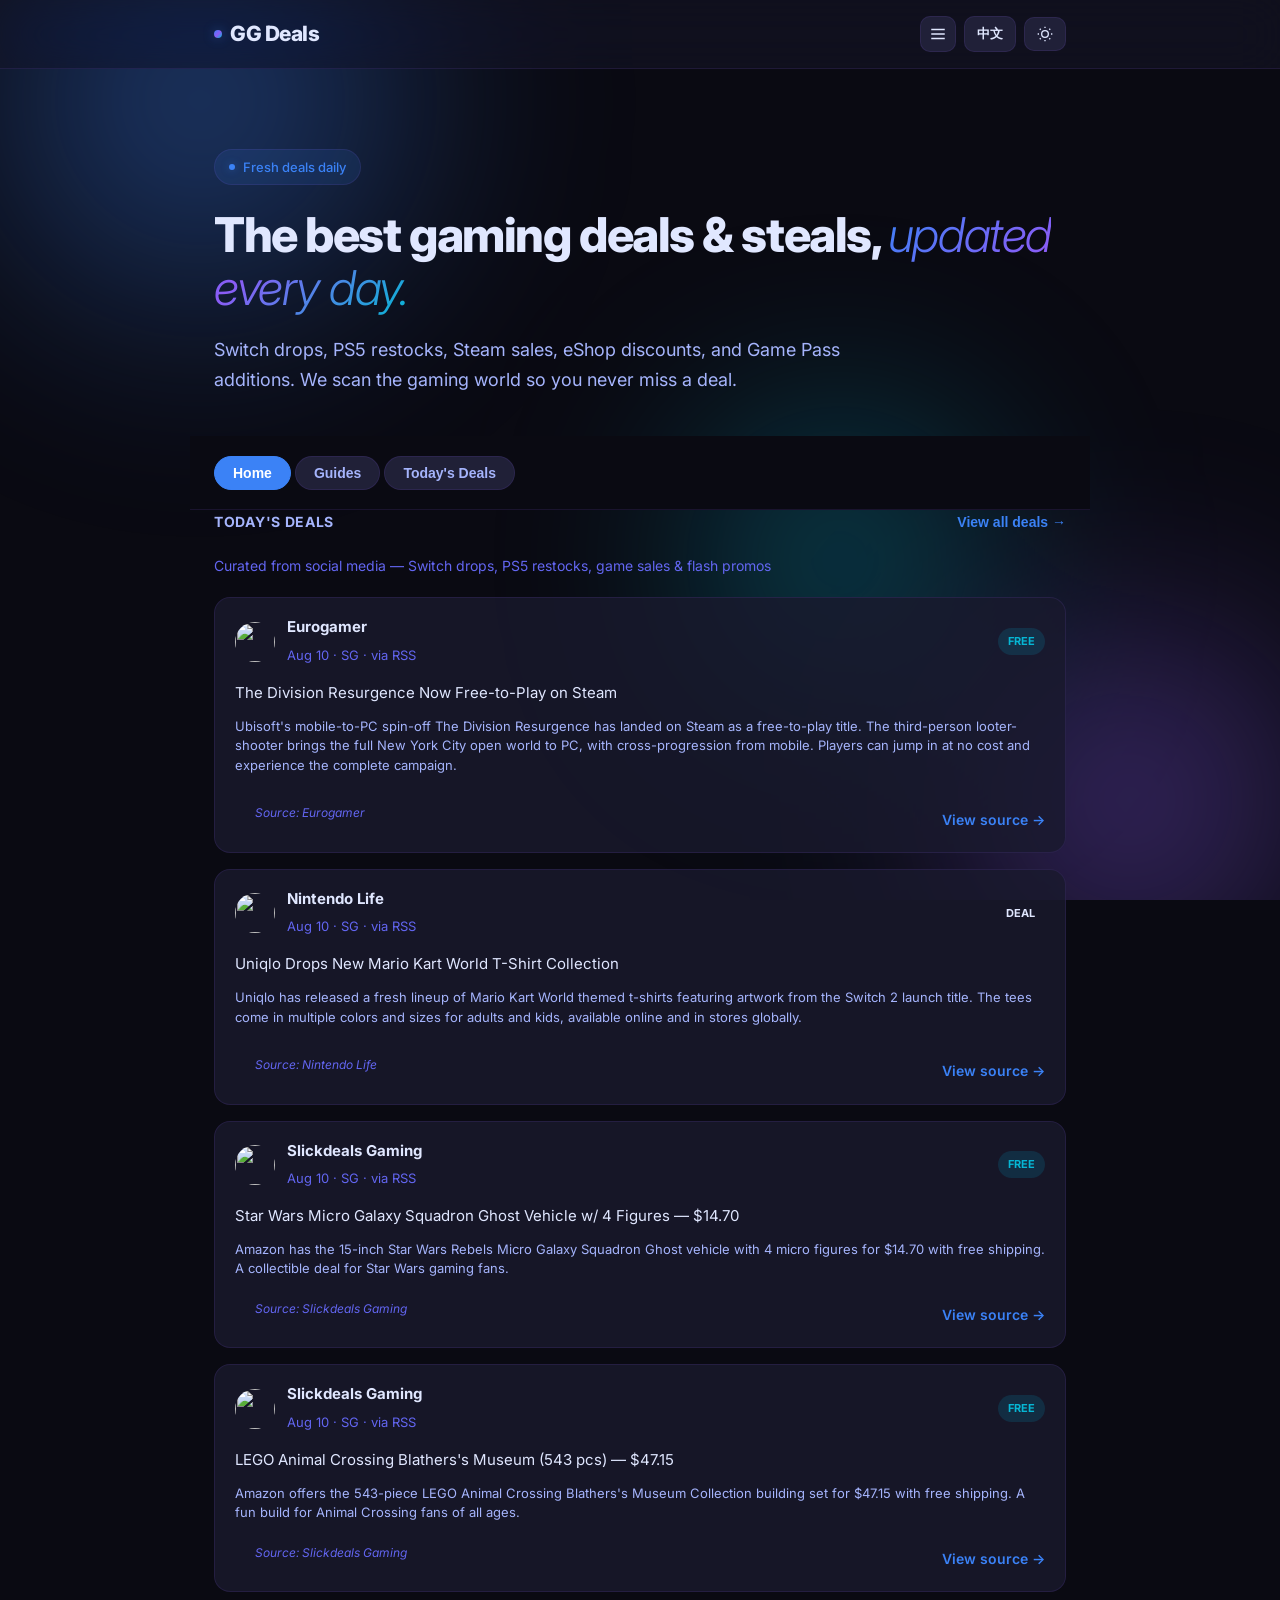
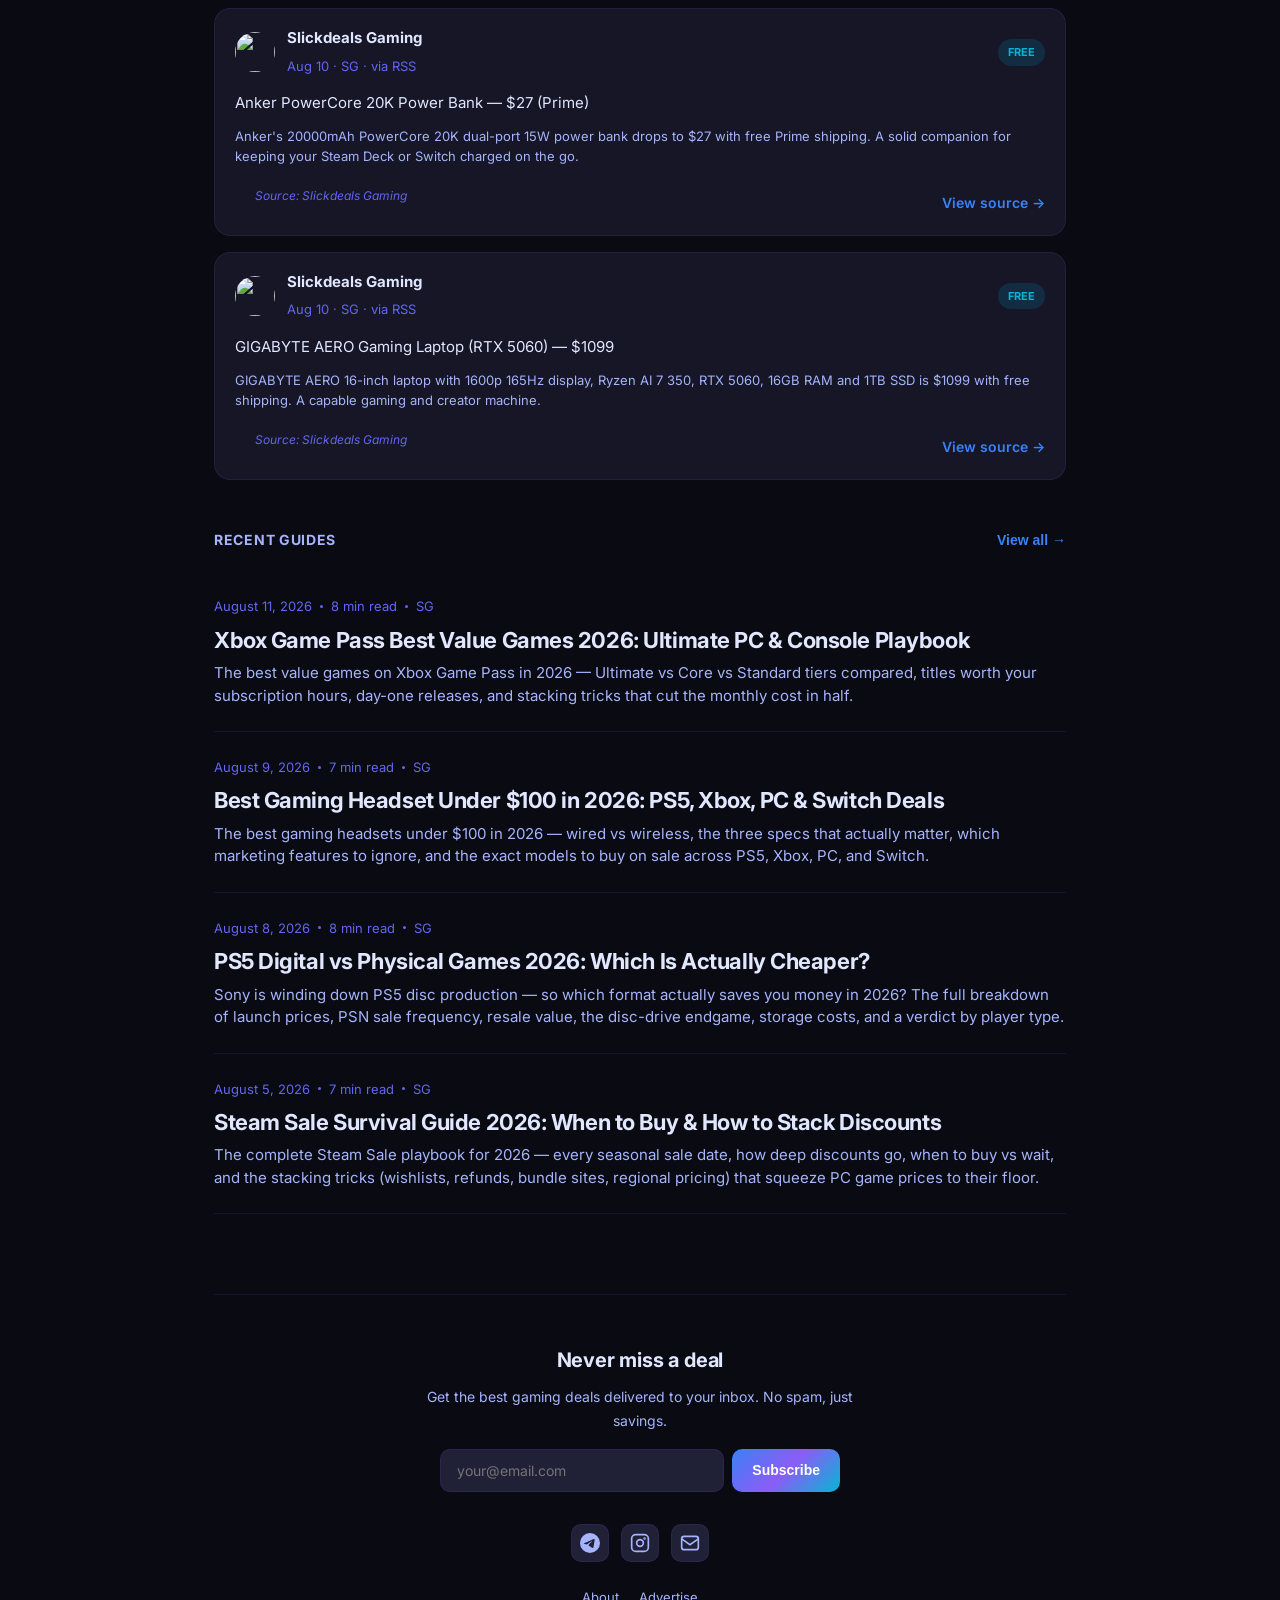
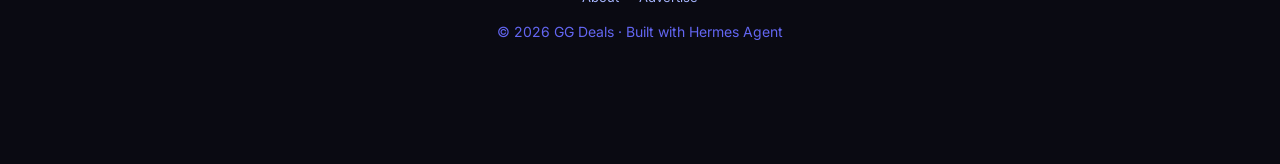
==== commit 8387cc40: "Daily post: Xbox Game Pass Best Value 2026 + Deals update (2 rewritten, 32 junk filtered)" ====
--- a/index.html
+++ b/index.html
@@ -6,7 +6,7 @@
     <meta charset="UTF-8">
     <meta name="viewport" content="width=device-width, initial-scale=1.0">
     <title>GG Deals — Nintendo Switch, PS5, Xbox & PC Gaming Deals Updated Daily</title>
-    <meta name="description" content="Daily-updated gaming deals — Nintendo Switch drops, PS5 restocks, Xbox sales, Steam bargains and Game Pass additions. 269+ active deals curated from across the web. Updated every day.">
+    <meta name="description" content="Daily-updated gaming deals — Nintendo Switch drops, PS5 restocks, Xbox sales, Steam bargains and Game Pass additions. 271+ active deals curated from across the web. Updated every day.">
     <meta name="keywords" content="gaming deals, Nintendo Switch deals, PS5 deals, Xbox deals, cheap games, game sales, Steam sales, eShop discounts, PSN sale, Game Pass deals, PC gaming deals, Switch game drops, PS5 restock, Xbox Series X deals, free game giveaways, 游戏优惠, Switch 游戏, PS5 价格, Xbox 优惠, Steam 打折">
     <meta name="author" content="GG Deals">
     <meta name="robots" content="index, follow, max-image-preview:large">
@@ -58,6 +58,18 @@
       "url": "https://quicktestsg.github.io/sg-game-deals/"
     },
     "blogPost": [
+      {
+        "@type": "BlogPosting",
+        "headline": "Xbox Game Pass Best Value Games 2026: Ultimate PC & Console Playbook",
+        "url": "https://quicktestsg.github.io/sg-game-deals/posts/2026-08-11-xbox-game-pass-best-value-games-2026.html",
+        "datePublished": "2026-08-11",
+        "author": {
+          "@type": "Organization",
+          "name": "GG Deals"
+        },
+        "description": "The best value games on Xbox Game Pass in 2026 — Ultimate vs Core vs Standard tiers compared, titles worth your subscription hours, day-one releases, and stacking tricks that cut the monthly cost in half.",
+        "inLanguage": "en"
+      },
       {
         "@type": "BlogPosting",
         "headline": "Best Gaming Headset Under $100 in 2026: PS5, Xbox, PC & Switch Deals",
@@ -237,6 +249,50 @@
 
                         <article class="deal-card fade-in" data-country="SG">
             <div class="deal-header">
+                <img src="https://www.google.com/s2/favicons?domain=eurogamer.net&sz=64" alt="" class="deal-avatar" loading="lazy" />
+                <div class="deal-author">
+                    <span class="deal-name">Eurogamer</span>
+                    <span class="deal-handle">Aug 10 · SG · via RSS</span>
+                </div>
+                <span class="deal-tag deal-tag-free" data-en="FREE" data-zh="免费">FREE</span>
+            </div>
+            <div class="deal-body" data-en="The Division Resurgence Now Free-to-Play on Steam" data-zh="《全境封锁：复苏》登陆Steam免费开玩">The Division Resurgence Now Free-to-Play on Steam</div>
+            <div class="deal-excerpt" data-en="Ubisoft&#x27;s mobile-to-PC spin-off The Division Resurgence has landed on Steam as a free-to-play title. The third-person looter-shooter brings the full New York City open world to PC, with cross-progression from mobile. Players can jump in at no cost and experience the complete campaign." data-zh="育碧旗下从手游移植到PC的《全境封锁：复苏》现已在Steam免费上线。这款第三人称刷宝射击游戏将完整的纽约开放世界带到PC端，并支持与手游端跨平台进度同步。玩家可零成本入手，体验完整战役。" style="padding: 0 20px 8px; font-size: 13px; color: var(--text-secondary); line-height: 1.5;">Ubisoft&#x27;s mobile-to-PC spin-off The Division Resurgence has landed on Steam as a free-to-play title. The third-person looter-shooter brings the full New York City open world to PC, with cross-progression from mobile. Players can jump in at no cost and experience the complete campaign.</div>
+        <div class="deal-media" data-full="https://assetsio.gnwcdn.com/the-division-resurgence-screen-1.jpg?width=690&quality=85&format=jpg&auto=webp">
+            <img src="https://assetsio.gnwcdn.com/the-division-resurgence-screen-1.jpg?width=690&quality=85&format=jpg&auto=webp" alt="" loading="lazy" />
+        </div>
+            <div class="deal-footer">
+                <span class="deal-source">Source: Eurogamer</span>
+                <a href="https://www.eurogamer.net/the-division-resurgence-steam-release-user-reviews" target="_blank" rel="noopener" class="deal-open">
+                    View source →
+                </a>
+            </div>
+        </article>
+
+        <article class="deal-card fade-in" data-country="SG">
+            <div class="deal-header">
+                <img src="https://www.google.com/s2/favicons?domain=nintendolife.com&sz=64" alt="" class="deal-avatar" loading="lazy" />
+                <div class="deal-author">
+                    <span class="deal-name">Nintendo Life</span>
+                    <span class="deal-handle">Aug 10 · SG · via RSS</span>
+                </div>
+                <span class="deal-tag deal-tag-promo" data-en="DEAL" data-zh="优惠">DEAL</span>
+            </div>
+            <div class="deal-body" data-en="Uniqlo Drops New Mario Kart World T-Shirt Collection" data-zh="优衣库推出《马力欧卡丁车世界》主题T恤系列">Uniqlo Drops New Mario Kart World T-Shirt Collection</div>
+            <div class="deal-excerpt" data-en="Uniqlo has released a fresh lineup of Mario Kart World themed t-shirts featuring artwork from the Switch 2 launch title. The tees come in multiple colors and sizes for adults and kids, available online and in stores globally." data-zh="优衣库发布全新《马力欧卡丁车世界》主题T恤系列，采用Switch 2首发作品的官方插画设计。多款配色、成人及儿童尺码齐全，全球线上线下均有售。" style="padding: 0 20px 8px; font-size: 13px; color: var(--text-secondary); line-height: 1.5;">Uniqlo has released a fresh lineup of Mario Kart World themed t-shirts featuring artwork from the Switch 2 launch title. The tees come in multiple colors and sizes for adults and kids, available online and in stores globally.</div>
+        <div class="deal-media" data-full="https://images.nintendolife.com/a56d14f7a1fa0/small.jpg">
+            <img src="https://images.nintendolife.com/a56d14f7a1fa0/small.jpg" alt="" loading="lazy" />
+        </div>
+            <div class="deal-footer">
+                <span class="deal-source">Source: Nintendo Life</span>
+                <a href="https://www.nintendolife.com/news/2026/08/uniqlos-sweet-mario-kart-world-t-shirts-are-now-available" target="_blank" rel="noopener" class="deal-open">
+                    View source →
+                </a>
+            </div>
+        </article>
+
+        <article class="deal-card fade-in" data-country="SG">
+            <div class="deal-header">
                 <img src="https://www.google.com/s2/favicons?domain=slickdeals.net&sz=64" alt="" class="deal-avatar" loading="lazy" />
                 <div class="deal-author">
                     <span class="deal-name">Slickdeals Gaming</span>
@@ -306,50 +362,6 @@
             <div class="deal-footer">
                 <span class="deal-source">Source: Slickdeals Gaming</span>
                 <a href="https://slickdeals.net/f/19856940-gigabyte-aero-x16-16-laptop-amd-ryzen-ai-7-350-16gb-ram-1tb-ssd-geforce-rtx-5060-165hz-ips-space-gray-1vh93usc94ah-1099?utm_source=rss&utm_content=fp&utm_medium=RSS2" target="_blank" rel="noopener" class="deal-open">
-                    View source →
-                </a>
-            </div>
-        </article>
-
-        <article class="deal-card fade-in" data-country="SG">
-            <div class="deal-header">
-                <img src="https://www.google.com/s2/favicons?domain=eurogamer.net&sz=64" alt="" class="deal-avatar" loading="lazy" />
-                <div class="deal-author">
-                    <span class="deal-name">Eurogamer</span>
-                    <span class="deal-handle">Aug 10 · SG · via RSS</span>
-                </div>
-                <span class="deal-tag deal-tag-deal" data-en="PROMO" data-zh="优惠">PROMO</span>
-            </div>
-            <div class="deal-body" data-en="Stream PS Plus Games to Steam Deck — No PS5 Required" data-zh="无需 PS5 即可将 PS Plus 游戏串流至 Steam Deck">Stream PS Plus Games to Steam Deck — No PS5 Required</div>
-            <div class="deal-excerpt" data-en="A new cloud-streaming app has opened playtesting, letting players stream PlayStation Plus titles directly to a Steam Deck or Steam Machine without owning a PS5 or PS Portal. Big news for handheld gamers." data-zh="一款新的云端串流应用已开放测试，玩家无需拥有 PS5 或 PS Portal，即可将 PlayStation Plus 游戏直接串流至 Steam Deck 或 Steam Machine。掌机玩家的好消息。" style="padding: 0 20px 8px; font-size: 13px; color: var(--text-secondary); line-height: 1.5;">A new cloud-streaming app has opened playtesting, letting players stream PlayStation Plus titles directly to a Steam Deck or Steam Machine without owning a PS5 or PS Portal. Big news for handheld gamers.</div>
-        <div class="deal-media" data-full="https://assetsio.gnwcdn.com/release-asobi-remote-play-for-steam-deck-machine-linux-is-v0-mtu29gka8zhh1.jpg?width=690&quality=85&format=jpg&auto=webp">
-            <img src="https://assetsio.gnwcdn.com/release-asobi-remote-play-for-steam-deck-machine-linux-is-v0-mtu29gka8zhh1.jpg?width=690&quality=85&format=jpg&auto=webp" alt="" loading="lazy" />
-        </div>
-            <div class="deal-footer">
-                <span class="deal-source">Source: Eurogamer</span>
-                <a href="https://www.eurogamer.net/steam-deck-ps5-streaming-app-asobi" target="_blank" rel="noopener" class="deal-open">
-                    View source →
-                </a>
-            </div>
-        </article>
-
-        <article class="deal-card fade-in" data-country="SG">
-            <div class="deal-header">
-                <img src="https://www.google.com/s2/favicons?domain=eurogamer.net&sz=64" alt="" class="deal-avatar" loading="lazy" />
-                <div class="deal-author">
-                    <span class="deal-name">Eurogamer</span>
-                    <span class="deal-handle">Aug 9 · SG · via RSS</span>
-                </div>
-                <span class="deal-tag deal-tag-deal" data-en="PROMO" data-zh="优惠">PROMO</span>
-            </div>
-            <div class="deal-body" data-en="Steam Refunds Battlefield 6 Player After 470 Hours — Rush Mode Removed" data-zh="EA 悄删 Rush 模式，Steam 为 470 小时战地 6 玩家退款">Steam Refunds Battlefield 6 Player After 470 Hours — Rush Mode Removed</div>
-            <div class="deal-excerpt" data-en="EA quietly pulled the popular Rush mode from Battlefield 6&#x27;s Quickplay, prompting Steam to issue a full refund to one player despite 470 hours logged. A cautionary tale for live-service buyers." data-zh="EA 悄然将热门的 Rush 模式从战地 6 的快速游戏中移除，促使 Steam 为一名已游玩 470 小时的玩家全额退款。对实时服务游戏买家的警示。" style="padding: 0 20px 8px; font-size: 13px; color: var(--text-secondary); line-height: 1.5;">EA quietly pulled the popular Rush mode from Battlefield 6&#x27;s Quickplay, prompting Steam to issue a full refund to one player despite 470 hours logged. A cautionary tale for live-service buyers.</div>
-        <div class="deal-media" data-full="https://assetsio.gnwcdn.com/Battlefield-6-Official-Multiplayer-Gameplay-Trailer-1-27-screenshot.png?width=690&quality=85&format=jpg&auto=webp">
-            <img src="https://assetsio.gnwcdn.com/Battlefield-6-Official-Multiplayer-Gameplay-Trailer-1-27-screenshot.png?width=690&quality=85&format=jpg&auto=webp" alt="" loading="lazy" />
-        </div>
-            <div class="deal-footer">
-                <span class="deal-source">Source: Eurogamer</span>
-                <a href="https://www.eurogamer.net/battlefield-6-steam-refund-rush-mode" target="_blank" rel="noopener" class="deal-open">
                     View source →
                 </a>
             </div>
@@ -367,6 +379,21 @@
             </div>
 
                     <div class="post-item fade-in" data-country="SG">
+            <a href="posts/2026-08-11-xbox-game-pass-best-value-games-2026.html" class="post-item-inner">
+                <div class="post-meta">
+                    <span class="post-date">August 11, 2026</span>
+                    <span class="post-dot"></span>
+                    <span class="post-read">8 min read</span>
+                    <span class="post-dot"></span>
+                    <span class="post-country">SG</span>
+                </div>
+                <h2 class="post-title" data-en="Xbox Game Pass Best Value Games 2026: Ultimate PC & Console Playbook" data-zh="2026 年 Xbox Game Pass 最高性价比游戏完全攻略：PC 与主机终极指南">Xbox Game Pass Best Value Games 2026: Ultimate PC & Console Playbook</h2>
+                <p class="post-excerpt" data-en="The best value games on Xbox Game Pass in 2026 — Ultimate vs Core vs Standard tiers compared, titles worth your subscription hours, day-one releases, and stacking tricks that cut the monthly cost in half." data-zh="2026 年 Xbox Game Pass 最高性价比游戏攻略——Ultimate、Core、Standard 各档位对比、值得订阅的游戏、首发阵容，以及把月费砍掉一半的叠加技巧。">The best value games on Xbox Game Pass in 2026 — Ultimate vs Core vs Standard tiers compared, titles worth your subscription hours, day-one releases, and stacking tricks that cut the monthly cost.</p>
+                <span class="post-arrow">→</span>
+            </a>
+        </div>
+
+        <div class="post-item fade-in" data-country="SG">
             <a href="posts/2026-08-09-best-gaming-headset-under-100-2026.html" class="post-item-inner">
                 <div class="post-meta">
                     <span class="post-date">August 9, 2026</span>
@@ -411,6 +438,72 @@
             </a>
         </div>
 
+        </div>
+    </section>
+
+    <!-- ═══ POSTS (full list) ═══ -->
+    <section class="post-list tab-pane" id="pane-posts">
+
+                <div class="post-item fade-in" data-country="SG">
+            <a href="posts/2026-08-11-xbox-game-pass-best-value-games-2026.html" class="post-item-inner">
+                <div class="post-meta">
+                    <span class="post-date">August 11, 2026</span>
+                    <span class="post-dot"></span>
+                    <span class="post-read">8 min read</span>
+                    <span class="post-dot"></span>
+                    <span class="post-country">SG</span>
+                </div>
+                <h2 class="post-title" data-en="Xbox Game Pass Best Value Games 2026: Ultimate PC & Console Playbook" data-zh="2026 年 Xbox Game Pass 最高性价比游戏完全攻略：PC 与主机终极指南">Xbox Game Pass Best Value Games 2026: Ultimate PC & Console Playbook</h2>
+                <p class="post-excerpt" data-en="The best value games on Xbox Game Pass in 2026 — Ultimate vs Core vs Standard tiers compared, titles worth your subscription hours, day-one releases, and stacking tricks that cut the monthly cost in half." data-zh="2026 年 Xbox Game Pass 最高性价比游戏攻略——Ultimate、Core、Standard 各档位对比、值得订阅的游戏、首发阵容，以及把月费砍掉一半的叠加技巧。">The best value games on Xbox Game Pass in 2026 — Ultimate vs Core vs Standard tiers compared, titles worth your subscription hours, day-one releases, and stacking tricks that cut the monthly cost.</p>
+                <span class="post-arrow">→</span>
+            </a>
+        </div>
+
+        <div class="post-item fade-in" data-country="SG">
+            <a href="posts/2026-08-09-best-gaming-headset-under-100-2026.html" class="post-item-inner">
+                <div class="post-meta">
+                    <span class="post-date">August 9, 2026</span>
+                    <span class="post-dot"></span>
+                    <span class="post-read">7 min read</span>
+                    <span class="post-dot"></span>
+                    <span class="post-country">SG</span>
+                </div>
+                <h2 class="post-title" data-en="Best Gaming Headset Under $100 in 2026: PS5, Xbox, PC & Switch Deals" data-zh="2026年百元内最佳游戏耳机推荐：PS5、Xbox、PC、Switch 选购指南">Best Gaming Headset Under $100 in 2026: PS5, Xbox, PC & Switch Deals</h2>
+                <p class="post-excerpt" data-en="The best gaming headsets under $100 in 2026 — wired vs wireless, the three specs that actually matter, which marketing features to ignore, and the exact models to buy on sale across PS5, Xbox, PC, and Switch." data-zh="2026 年百元以内最佳游戏耳机推荐——有线 vs 无线、真正重要的三个规格、哪些营销噱头可以忽略，以及 PS5、Xbox、PC、Switch 上值得入手的具体型号。">The best gaming headsets under $100 in 2026 — wired vs wireless, the three specs that actually matter, which marketing features to ignore, and the exact models to buy on sale across PS5, Xbox, PC,.</p>
+                <span class="post-arrow">→</span>
+            </a>
+        </div>
+
+        <div class="post-item fade-in" data-country="SG">
+            <a href="posts/2026-08-08-ps5-digital-vs-physical-games-2026.html" class="post-item-inner">
+                <div class="post-meta">
+                    <span class="post-date">August 8, 2026</span>
+                    <span class="post-dot"></span>
+                    <span class="post-read">8 min read</span>
+                    <span class="post-dot"></span>
+                    <span class="post-country">SG</span>
+                </div>
+                <h2 class="post-title" data-en="PS5 Digital vs Physical Games 2026: Which Is Actually Cheaper?" data-zh="PS5 数字版 vs 实体版 2026：到底哪个更便宜？">PS5 Digital vs Physical Games 2026: Which Is Actually Cheaper?</h2>
+                <p class="post-excerpt" data-en="Sony is winding down PS5 disc production — so which format actually saves you money in 2026? The full breakdown of launch prices, PSN sale frequency, resale value, the disc-drive endgame, storage costs, and a verdict by player type." data-zh="索尼正在逐步停产 PS5 实体光盘——那么 2026 年到底哪种格式真正帮你省钱？完整对比首发价、PSN 打折频率、二手残值、光驱终局、存储成本，并按玩家类型给出结论。">Sony is winding down PS5 disc production — so which format actually saves you money in 2026? The full breakdown of launch prices, PSN sale frequency, resale value, the disc-drive endgame, storage.</p>
+                <span class="post-arrow">→</span>
+            </a>
+        </div>
+
+        <div class="post-item fade-in" data-country="SG">
+            <a href="posts/2026-08-05-steam-sale-survival-guide-2026.html" class="post-item-inner">
+                <div class="post-meta">
+                    <span class="post-date">August 5, 2026</span>
+                    <span class="post-dot"></span>
+                    <span class="post-read">7 min read</span>
+                    <span class="post-dot"></span>
+                    <span class="post-country">SG</span>
+                </div>
+                <h2 class="post-title" data-en="Steam Sale Survival Guide 2026: When to Buy & How to Stack Discounts" data-zh="Steam 大促生存指南 2026：什么时候买 & 如何叠加折扣">Steam Sale Survival Guide 2026: When to Buy & How to Stack Discounts</h2>
+                <p class="post-excerpt" data-en="The complete Steam Sale playbook for 2026 — every seasonal sale date, how deep discounts go, when to buy vs wait, and the stacking tricks (wishlists, refunds, bundle sites, regional pricing) that squeeze PC game prices to their floor." data-zh="2026 年 Steam 大促完整攻略——每个季节大促日期、折扣到底有多深、什么时候该买什么时候该等，以及把 PC 游戏价格压到地板价的叠加技巧（心愿单、退款、捆绑站、跨区定价）。">The complete Steam Sale playbook for 2026 — every seasonal sale date, how deep discounts go, when to buy vs wait, and the stacking tricks (wishlists, refunds, bundle sites, regional pricing) that.</p>
+                <span class="post-arrow">→</span>
+            </a>
+        </div>
+
         <div class="post-item fade-in" data-country="SG">
             <a href="posts/2026-08-04-free-games-to-claim-august-2026.html" class="post-item-inner">
                 <div class="post-meta">
@@ -426,72 +519,6 @@
             </a>
         </div>
 
-        </div>
-    </section>
-
-    <!-- ═══ POSTS (full list) ═══ -->
-    <section class="post-list tab-pane" id="pane-posts">
-
-                <div class="post-item fade-in" data-country="SG">
-            <a href="posts/2026-08-09-best-gaming-headset-under-100-2026.html" class="post-item-inner">
-                <div class="post-meta">
-                    <span class="post-date">August 9, 2026</span>
-                    <span class="post-dot"></span>
-                    <span class="post-read">7 min read</span>
-                    <span class="post-dot"></span>
-                    <span class="post-country">SG</span>
-                </div>
-                <h2 class="post-title" data-en="Best Gaming Headset Under $100 in 2026: PS5, Xbox, PC & Switch Deals" data-zh="2026年百元内最佳游戏耳机推荐：PS5、Xbox、PC、Switch 选购指南">Best Gaming Headset Under $100 in 2026: PS5, Xbox, PC & Switch Deals</h2>
-                <p class="post-excerpt" data-en="The best gaming headsets under $100 in 2026 — wired vs wireless, the three specs that actually matter, which marketing features to ignore, and the exact models to buy on sale across PS5, Xbox, PC, and Switch." data-zh="2026 年百元以内最佳游戏耳机推荐——有线 vs 无线、真正重要的三个规格、哪些营销噱头可以忽略，以及 PS5、Xbox、PC、Switch 上值得入手的具体型号。">The best gaming headsets under $100 in 2026 — wired vs wireless, the three specs that actually matter, which marketing features to ignore, and the exact models to buy on sale across PS5, Xbox, PC,.</p>
-                <span class="post-arrow">→</span>
-            </a>
-        </div>
-
-        <div class="post-item fade-in" data-country="SG">
-            <a href="posts/2026-08-08-ps5-digital-vs-physical-games-2026.html" class="post-item-inner">
-                <div class="post-meta">
-                    <span class="post-date">August 8, 2026</span>
-                    <span class="post-dot"></span>
-                    <span class="post-read">8 min read</span>
-                    <span class="post-dot"></span>
-                    <span class="post-country">SG</span>
-                </div>
-                <h2 class="post-title" data-en="PS5 Digital vs Physical Games 2026: Which Is Actually Cheaper?" data-zh="PS5 数字版 vs 实体版 2026：到底哪个更便宜？">PS5 Digital vs Physical Games 2026: Which Is Actually Cheaper?</h2>
-                <p class="post-excerpt" data-en="Sony is winding down PS5 disc production — so which format actually saves you money in 2026? The full breakdown of launch prices, PSN sale frequency, resale value, the disc-drive endgame, storage costs, and a verdict by player type." data-zh="索尼正在逐步停产 PS5 实体光盘——那么 2026 年到底哪种格式真正帮你省钱？完整对比首发价、PSN 打折频率、二手残值、光驱终局、存储成本，并按玩家类型给出结论。">Sony is winding down PS5 disc production — so which format actually saves you money in 2026? The full breakdown of launch prices, PSN sale frequency, resale value, the disc-drive endgame, storage.</p>
-                <span class="post-arrow">→</span>
-            </a>
-        </div>
-
-        <div class="post-item fade-in" data-country="SG">
-            <a href="posts/2026-08-05-steam-sale-survival-guide-2026.html" class="post-item-inner">
-                <div class="post-meta">
-                    <span class="post-date">August 5, 2026</span>
-                    <span class="post-dot"></span>
-                    <span class="post-read">7 min read</span>
-                    <span class="post-dot"></span>
-                    <span class="post-country">SG</span>
-                </div>
-                <h2 class="post-title" data-en="Steam Sale Survival Guide 2026: When to Buy & How to Stack Discounts" data-zh="Steam 大促生存指南 2026：什么时候买 & 如何叠加折扣">Steam Sale Survival Guide 2026: When to Buy & How to Stack Discounts</h2>
-                <p class="post-excerpt" data-en="The complete Steam Sale playbook for 2026 — every seasonal sale date, how deep discounts go, when to buy vs wait, and the stacking tricks (wishlists, refunds, bundle sites, regional pricing) that squeeze PC game prices to their floor." data-zh="2026 年 Steam 大促完整攻略——每个季节大促日期、折扣到底有多深、什么时候该买什么时候该等，以及把 PC 游戏价格压到地板价的叠加技巧（心愿单、退款、捆绑站、跨区定价）。">The complete Steam Sale playbook for 2026 — every seasonal sale date, how deep discounts go, when to buy vs wait, and the stacking tricks (wishlists, refunds, bundle sites, regional pricing) that.</p>
-                <span class="post-arrow">→</span>
-            </a>
-        </div>
-
-        <div class="post-item fade-in" data-country="SG">
-            <a href="posts/2026-08-04-free-games-to-claim-august-2026.html" class="post-item-inner">
-                <div class="post-meta">
-                    <span class="post-date">August 4, 2026</span>
-                    <span class="post-dot"></span>
-                    <span class="post-read">6 min read</span>
-                    <span class="post-dot"></span>
-                    <span class="post-country">SG</span>
-                </div>
-                <h2 class="post-title" data-en="Free Games to Claim Right Now — August 2026" data-zh="现在就能领取的免费游戏 — 2026 年 8 月">Free Games to Claim Right Now — August 2026</h2>
-                <p class="post-excerpt" data-en="Every free game you can claim in August 2026 across Epic Games Store, PlayStation Plus, Xbox, and Nintendo eShop. Don't miss these free giveaways — updated with expiry dates and how to grab them." data-zh="2026 年 8 月你可以在 Epic、PS Plus、Xbox 和 eShop 上领取的所有免费游戏汇总。别错过这些限时免费领取——附到期时间和领取方法。">Every free game you can claim in August 2026 across Epic Games Store, PlayStation Plus, Xbox, and Nintendo eShop. Don't miss these free giveaways — updated with expiry dates and how to grab them.</p>
-                <span class="post-arrow">→</span>
-            </a>
-        </div>
-
         <div class="post-item fade-in" data-country="SG">
             <a href="posts/2026-08-02-sg-game-deal-guide.html" class="post-item-inner">
                 <div class="post-meta">
@@ -515,6 +542,50 @@
         <div class="deal-list">
 
                     <article class="deal-card fade-in" data-country="SG">
+            <div class="deal-header">
+                <img src="https://www.google.com/s2/favicons?domain=eurogamer.net&sz=64" alt="" class="deal-avatar" loading="lazy" />
+                <div class="deal-author">
+                    <span class="deal-name">Eurogamer</span>
+                    <span class="deal-handle">Aug 10 · SG · via RSS</span>
+                </div>
+                <span class="deal-tag deal-tag-free" data-en="FREE" data-zh="免费">FREE</span>
+            </div>
+            <div class="deal-body" data-en="The Division Resurgence Now Free-to-Play on Steam" data-zh="《全境封锁：复苏》登陆Steam免费开玩">The Division Resurgence Now Free-to-Play on Steam</div>
+            <div class="deal-excerpt" data-en="Ubisoft&#x27;s mobile-to-PC spin-off The Division Resurgence has landed on Steam as a free-to-play title. The third-person looter-shooter brings the full New York City open world to PC, with cross-progression from mobile. Players can jump in at no cost and experience the complete campaign." data-zh="育碧旗下从手游移植到PC的《全境封锁：复苏》现已在Steam免费上线。这款第三人称刷宝射击游戏将完整的纽约开放世界带到PC端，并支持与手游端跨平台进度同步。玩家可零成本入手，体验完整战役。" style="padding: 0 20px 8px; font-size: 13px; color: var(--text-secondary); line-height: 1.5;">Ubisoft&#x27;s mobile-to-PC spin-off The Division Resurgence has landed on Steam as a free-to-play title. The third-person looter-shooter brings the full New York City open world to PC, with cross-progression from mobile. Players can jump in at no cost and experience the complete campaign.</div>
+        <div class="deal-media" data-full="https://assetsio.gnwcdn.com/the-division-resurgence-screen-1.jpg?width=690&quality=85&format=jpg&auto=webp">
+            <img src="https://assetsio.gnwcdn.com/the-division-resurgence-screen-1.jpg?width=690&quality=85&format=jpg&auto=webp" alt="" loading="lazy" />
+        </div>
+            <div class="deal-footer">
+                <span class="deal-source">Source: Eurogamer</span>
+                <a href="https://www.eurogamer.net/the-division-resurgence-steam-release-user-reviews" target="_blank" rel="noopener" class="deal-open">
+                    View source →
+                </a>
+            </div>
+        </article>
+
+        <article class="deal-card fade-in" data-country="SG">
+            <div class="deal-header">
+                <img src="https://www.google.com/s2/favicons?domain=nintendolife.com&sz=64" alt="" class="deal-avatar" loading="lazy" />
+                <div class="deal-author">
+                    <span class="deal-name">Nintendo Life</span>
+                    <span class="deal-handle">Aug 10 · SG · via RSS</span>
+                </div>
+                <span class="deal-tag deal-tag-promo" data-en="DEAL" data-zh="优惠">DEAL</span>
+            </div>
+            <div class="deal-body" data-en="Uniqlo Drops New Mario Kart World T-Shirt Collection" data-zh="优衣库推出《马力欧卡丁车世界》主题T恤系列">Uniqlo Drops New Mario Kart World T-Shirt Collection</div>
+            <div class="deal-excerpt" data-en="Uniqlo has released a fresh lineup of Mario Kart World themed t-shirts featuring artwork from the Switch 2 launch title. The tees come in multiple colors and sizes for adults and kids, available online and in stores globally." data-zh="优衣库发布全新《马力欧卡丁车世界》主题T恤系列，采用Switch 2首发作品的官方插画设计。多款配色、成人及儿童尺码齐全，全球线上线下均有售。" style="padding: 0 20px 8px; font-size: 13px; color: var(--text-secondary); line-height: 1.5;">Uniqlo has released a fresh lineup of Mario Kart World themed t-shirts featuring artwork from the Switch 2 launch title. The tees come in multiple colors and sizes for adults and kids, available online and in stores globally.</div>
+        <div class="deal-media" data-full="https://images.nintendolife.com/a56d14f7a1fa0/small.jpg">
+            <img src="https://images.nintendolife.com/a56d14f7a1fa0/small.jpg" alt="" loading="lazy" />
+        </div>
+            <div class="deal-footer">
+                <span class="deal-source">Source: Nintendo Life</span>
+                <a href="https://www.nintendolife.com/news/2026/08/uniqlos-sweet-mario-kart-world-t-shirts-are-now-available" target="_blank" rel="noopener" class="deal-open">
+                    View source →
+                </a>
+            </div>
+        </article>
+
+        <article class="deal-card fade-in" data-country="SG">
             <div class="deal-header">
                 <img src="https://www.google.com/s2/favicons?domain=slickdeals.net&sz=64" alt="" class="deal-avatar" loading="lazy" />
                 <div class="deal-author">
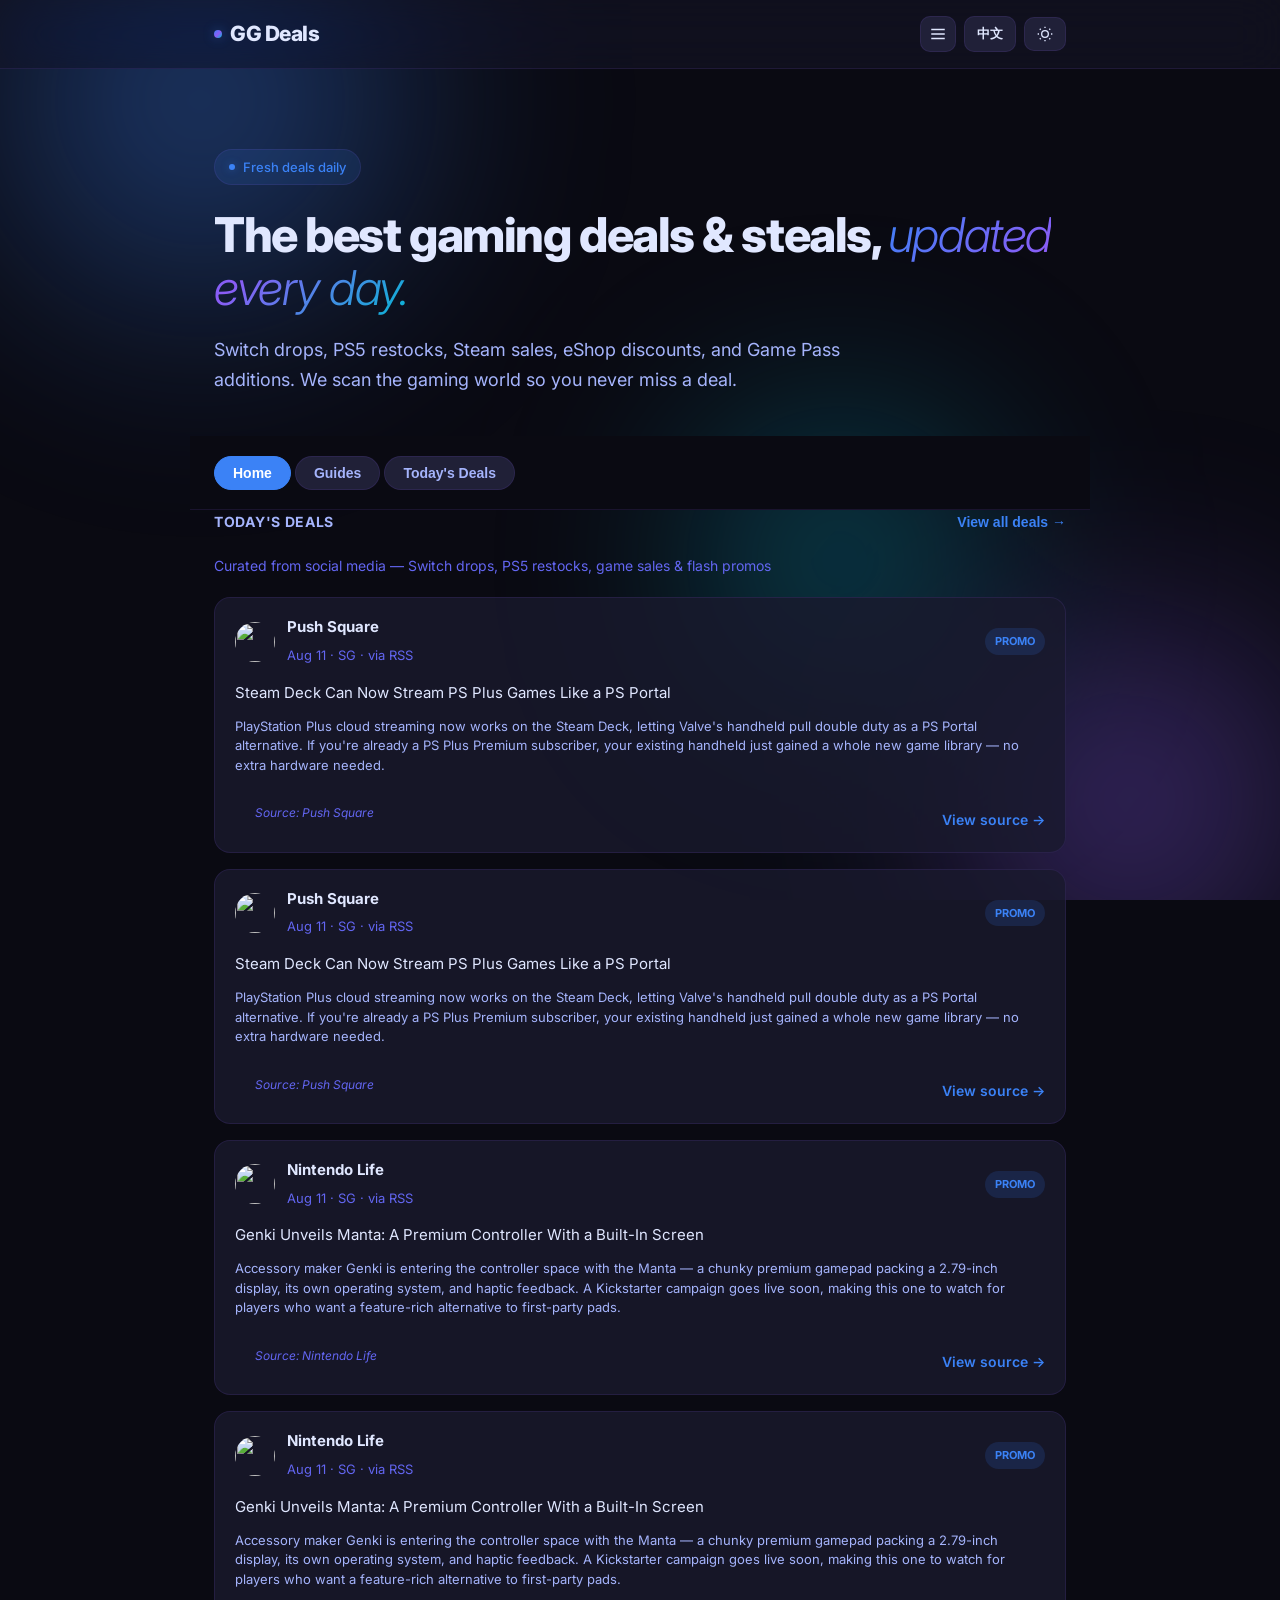
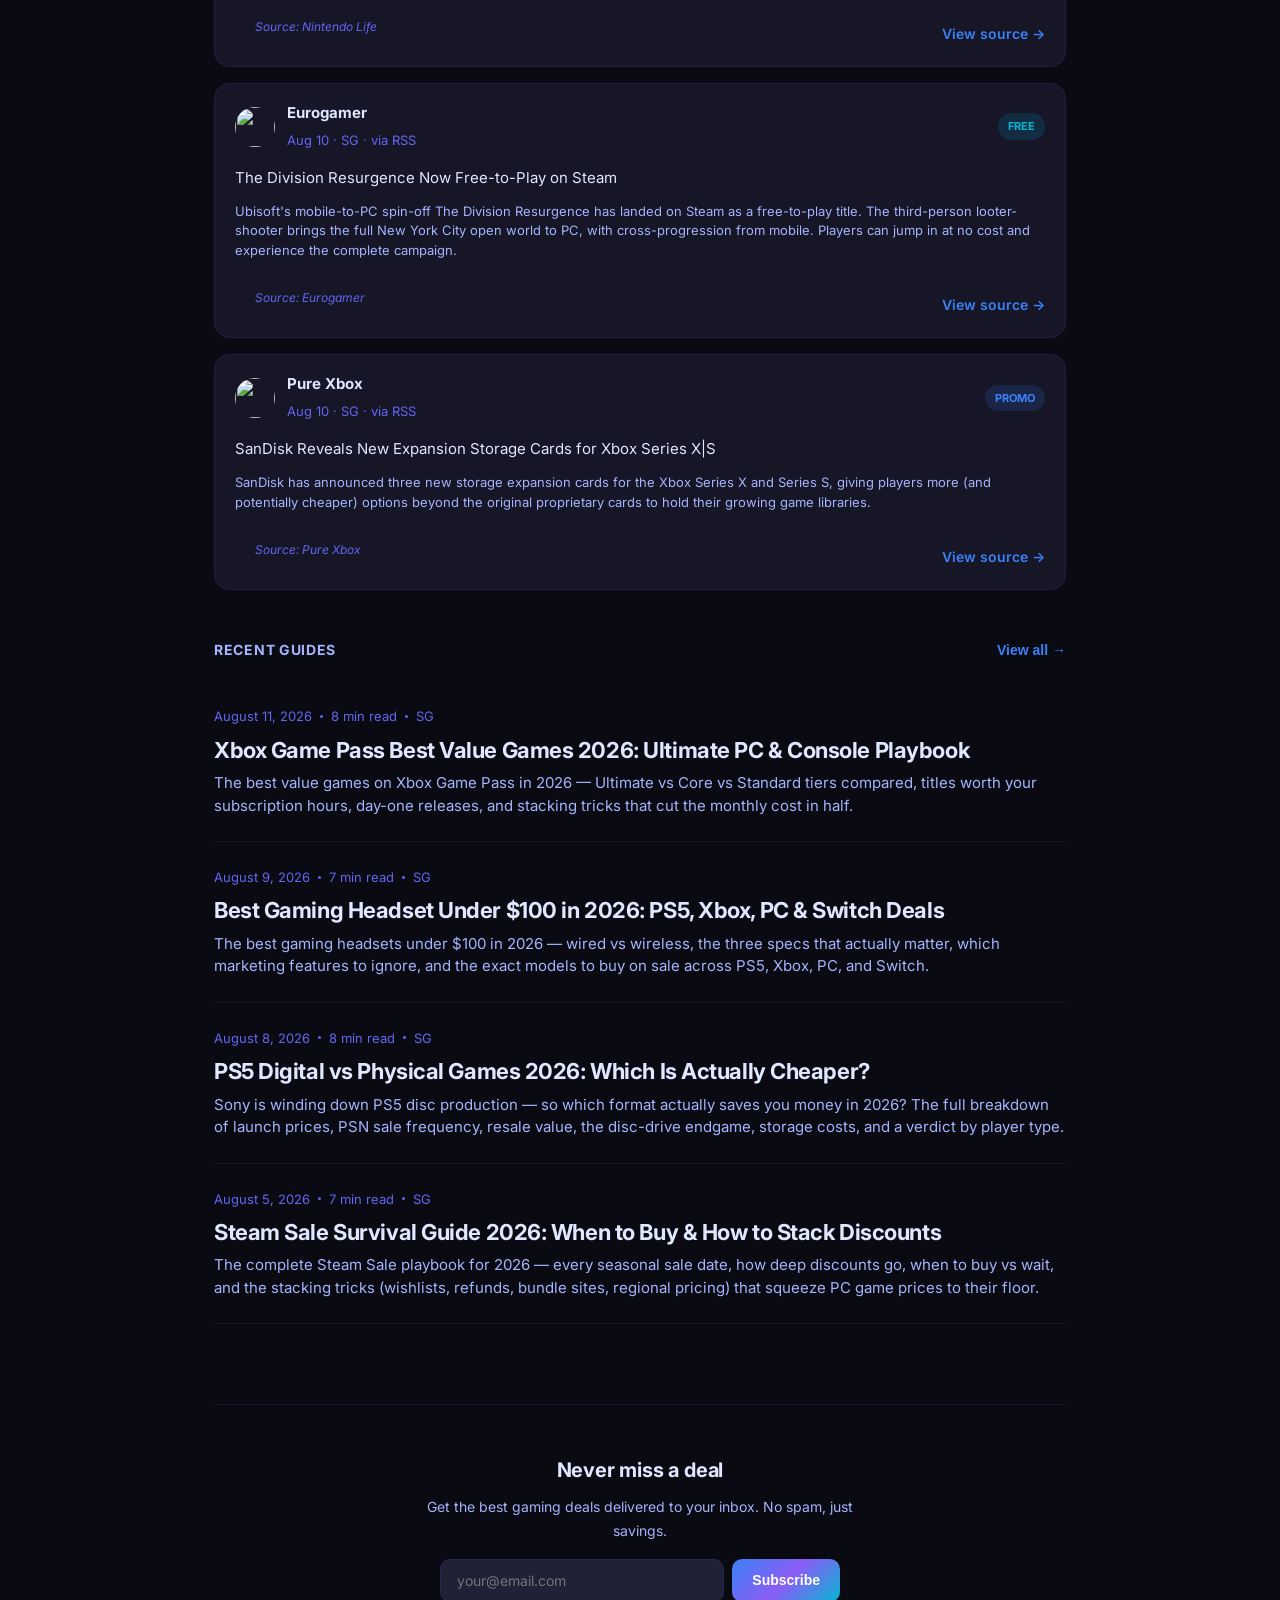
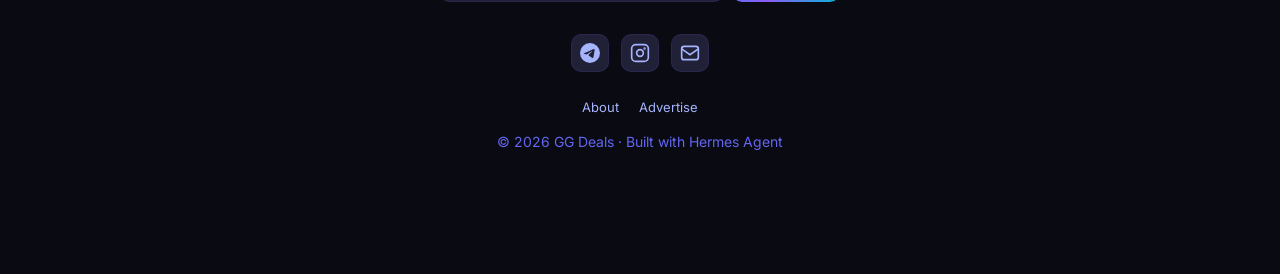
==== commit 3fc32592: "Evening deals update (3 new)" ====
--- a/index.html
+++ b/index.html
@@ -6,7 +6,7 @@
     <meta charset="UTF-8">
     <meta name="viewport" content="width=device-width, initial-scale=1.0">
     <title>GG Deals — Nintendo Switch, PS5, Xbox & PC Gaming Deals Updated Daily</title>
-    <meta name="description" content="Daily-updated gaming deals — Nintendo Switch drops, PS5 restocks, Xbox sales, Steam bargains and Game Pass additions. 271+ active deals curated from across the web. Updated every day.">
+    <meta name="description" content="Daily-updated gaming deals — Nintendo Switch drops, PS5 restocks, Xbox sales, Steam bargains and Game Pass additions. 277+ active deals curated from across the web. Updated every day.">
     <meta name="keywords" content="gaming deals, Nintendo Switch deals, PS5 deals, Xbox deals, cheap games, game sales, Steam sales, eShop discounts, PSN sale, Game Pass deals, PC gaming deals, Switch game drops, PS5 restock, Xbox Series X deals, free game giveaways, 游戏优惠, Switch 游戏, PS5 价格, Xbox 优惠, Steam 打折">
     <meta name="author" content="GG Deals">
     <meta name="robots" content="index, follow, max-image-preview:large">
@@ -249,6 +249,94 @@
 
                         <article class="deal-card fade-in" data-country="SG">
             <div class="deal-header">
+                <img src="https://www.google.com/s2/favicons?domain=pushsquare.com&sz=64" alt="" class="deal-avatar" loading="lazy" />
+                <div class="deal-author">
+                    <span class="deal-name">Push Square</span>
+                    <span class="deal-handle">Aug 11 · SG · via RSS</span>
+                </div>
+                <span class="deal-tag deal-tag-deal" data-en="PROMO" data-zh="优惠">PROMO</span>
+            </div>
+            <div class="deal-body" data-en="Steam Deck Can Now Stream PS Plus Games Like a PS Portal" data-zh="Steam Deck 现可像 PS Portal 一样串流 PS Plus 游戏">Steam Deck Can Now Stream PS Plus Games Like a PS Portal</div>
+            <div class="deal-excerpt" data-en="PlayStation Plus cloud streaming now works on the Steam Deck, letting Valve&#x27;s handheld pull double duty as a PS Portal alternative. If you&#x27;re already a PS Plus Premium subscriber, your existing handheld just gained a whole new game library — no extra hardware needed." data-zh="PlayStation Plus 云串流现已在 Steam Deck 上可用，让 Valve 掌机化身 PS Portal 替代品。如果你已是 PS Plus Premium 订阅用户，手中的掌机瞬间多出一整个游戏库——无需额外购买硬件。" style="padding: 0 20px 8px; font-size: 13px; color: var(--text-secondary); line-height: 1.5;">PlayStation Plus cloud streaming now works on the Steam Deck, letting Valve&#x27;s handheld pull double duty as a PS Portal alternative. If you&#x27;re already a PS Plus Premium subscriber, your existing handheld just gained a whole new game library — no extra hardware needed.</div>
+        <div class="deal-media" data-full="https://images.pushsquare.com/a5d1725b9654e/small.jpg">
+            <img src="https://images.pushsquare.com/a5d1725b9654e/small.jpg" alt="" loading="lazy" />
+        </div>
+            <div class="deal-footer">
+                <span class="deal-source">Source: Push Square</span>
+                <a href="https://www.pushsquare.com/news/2026/08/your-steam-deck-can-now-moonlight-as-a-ps-portal-with-ps-plus-cloud-streaming" target="_blank" rel="noopener" class="deal-open">
+                    View source →
+                </a>
+            </div>
+        </article>
+
+        <article class="deal-card fade-in" data-country="SG">
+            <div class="deal-header">
+                <img src="https://www.google.com/s2/favicons?domain=pushsquare.com&sz=64" alt="" class="deal-avatar" loading="lazy" />
+                <div class="deal-author">
+                    <span class="deal-name">Push Square</span>
+                    <span class="deal-handle">Aug 11 · SG · via RSS</span>
+                </div>
+                <span class="deal-tag deal-tag-deal" data-en="PROMO" data-zh="优惠">PROMO</span>
+            </div>
+            <div class="deal-body" data-en="Steam Deck Can Now Stream PS Plus Games Like a PS Portal" data-zh="Steam Deck 现可像 PS Portal 一样串流 PS Plus 游戏">Steam Deck Can Now Stream PS Plus Games Like a PS Portal</div>
+            <div class="deal-excerpt" data-en="PlayStation Plus cloud streaming now works on the Steam Deck, letting Valve&#x27;s handheld pull double duty as a PS Portal alternative. If you&#x27;re already a PS Plus Premium subscriber, your existing handheld just gained a whole new game library — no extra hardware needed." data-zh="PlayStation Plus 云串流现已在 Steam Deck 上可用，让 Valve 掌机化身 PS Portal 替代品。如果你已是 PS Plus Premium 订阅用户，手中的掌机瞬间多出一整个游戏库——无需额外购买硬件。" style="padding: 0 20px 8px; font-size: 13px; color: var(--text-secondary); line-height: 1.5;">PlayStation Plus cloud streaming now works on the Steam Deck, letting Valve&#x27;s handheld pull double duty as a PS Portal alternative. If you&#x27;re already a PS Plus Premium subscriber, your existing handheld just gained a whole new game library — no extra hardware needed.</div>
+        <div class="deal-media" data-full="https://images.pushsquare.com/a5d1725b9654e/small.jpg">
+            <img src="https://images.pushsquare.com/a5d1725b9654e/small.jpg" alt="" loading="lazy" />
+        </div>
+            <div class="deal-footer">
+                <span class="deal-source">Source: Push Square</span>
+                <a href="https://www.pushsquare.com/news/2026/08/your-steam-deck-can-now-moonlight-as-a-ps-portal-with-ps-plus-cloud-streaming" target="_blank" rel="noopener" class="deal-open">
+                    View source →
+                </a>
+            </div>
+        </article>
+
+        <article class="deal-card fade-in" data-country="SG">
+            <div class="deal-header">
+                <img src="https://www.google.com/s2/favicons?domain=nintendolife.com&sz=64" alt="" class="deal-avatar" loading="lazy" />
+                <div class="deal-author">
+                    <span class="deal-name">Nintendo Life</span>
+                    <span class="deal-handle">Aug 11 · SG · via RSS</span>
+                </div>
+                <span class="deal-tag deal-tag-deal" data-en="PROMO" data-zh="优惠">PROMO</span>
+            </div>
+            <div class="deal-body" data-en="Genki Unveils Manta: A Premium Controller With a Built-In Screen" data-zh="Genki 发布 Manta：内置屏幕的高端游戏手柄">Genki Unveils Manta: A Premium Controller With a Built-In Screen</div>
+            <div class="deal-excerpt" data-en="Accessory maker Genki is entering the controller space with the Manta — a chunky premium gamepad packing a 2.79-inch display, its own operating system, and haptic feedback. A Kickstarter campaign goes live soon, making this one to watch for players who want a feature-rich alternative to first-party pads." data-zh="配件厂商 Genki 进军手柄领域，推出 Manta——一款配备 2.79 英寸显示屏、独立操作系统和触觉反馈的厚重高端手柄。Kickstarter 众筹即将上线，追求功能丰富的非官方手柄的玩家值得关注。" style="padding: 0 20px 8px; font-size: 13px; color: var(--text-secondary); line-height: 1.5;">Accessory maker Genki is entering the controller space with the Manta — a chunky premium gamepad packing a 2.79-inch display, its own operating system, and haptic feedback. A Kickstarter campaign goes live soon, making this one to watch for players who want a feature-rich alternative to first-party pads.</div>
+        <div class="deal-media" data-full="https://images.nintendolife.com/8af93b40ec8f8/small.jpg">
+            <img src="https://images.nintendolife.com/8af93b40ec8f8/small.jpg" alt="" loading="lazy" />
+        </div>
+            <div class="deal-footer">
+                <span class="deal-source">Source: Nintendo Life</span>
+                <a href="https://www.nintendolife.com/news/2026/08/genkis-new-controller-is-chunky-boasts-haptic-feedback-and-its-own-screen" target="_blank" rel="noopener" class="deal-open">
+                    View source →
+                </a>
+            </div>
+        </article>
+
+        <article class="deal-card fade-in" data-country="SG">
+            <div class="deal-header">
+                <img src="https://www.google.com/s2/favicons?domain=nintendolife.com&sz=64" alt="" class="deal-avatar" loading="lazy" />
+                <div class="deal-author">
+                    <span class="deal-name">Nintendo Life</span>
+                    <span class="deal-handle">Aug 11 · SG · via RSS</span>
+                </div>
+                <span class="deal-tag deal-tag-deal" data-en="PROMO" data-zh="优惠">PROMO</span>
+            </div>
+            <div class="deal-body" data-en="Genki Unveils Manta: A Premium Controller With a Built-In Screen" data-zh="Genki 发布 Manta：内置屏幕的高端游戏手柄">Genki Unveils Manta: A Premium Controller With a Built-In Screen</div>
+            <div class="deal-excerpt" data-en="Accessory maker Genki is entering the controller space with the Manta — a chunky premium gamepad packing a 2.79-inch display, its own operating system, and haptic feedback. A Kickstarter campaign goes live soon, making this one to watch for players who want a feature-rich alternative to first-party pads." data-zh="配件厂商 Genki 进军手柄领域，推出 Manta——一款配备 2.79 英寸显示屏、独立操作系统和触觉反馈的厚重高端手柄。Kickstarter 众筹即将上线，追求功能丰富的非官方手柄的玩家值得关注。" style="padding: 0 20px 8px; font-size: 13px; color: var(--text-secondary); line-height: 1.5;">Accessory maker Genki is entering the controller space with the Manta — a chunky premium gamepad packing a 2.79-inch display, its own operating system, and haptic feedback. A Kickstarter campaign goes live soon, making this one to watch for players who want a feature-rich alternative to first-party pads.</div>
+        <div class="deal-media" data-full="https://images.nintendolife.com/8af93b40ec8f8/small.jpg">
+            <img src="https://images.nintendolife.com/8af93b40ec8f8/small.jpg" alt="" loading="lazy" />
+        </div>
+            <div class="deal-footer">
+                <span class="deal-source">Source: Nintendo Life</span>
+                <a href="https://www.nintendolife.com/news/2026/08/genkis-new-controller-is-chunky-boasts-haptic-feedback-and-its-own-screen" target="_blank" rel="noopener" class="deal-open">
+                    View source →
+                </a>
+            </div>
+        </article>
+
+        <article class="deal-card fade-in" data-country="SG">
+            <div class="deal-header">
                 <img src="https://www.google.com/s2/favicons?domain=eurogamer.net&sz=64" alt="" class="deal-avatar" loading="lazy" />
                 <div class="deal-author">
                     <span class="deal-name">Eurogamer</span>
@@ -271,97 +359,21 @@
 
         <article class="deal-card fade-in" data-country="SG">
             <div class="deal-header">
-                <img src="https://www.google.com/s2/favicons?domain=nintendolife.com&sz=64" alt="" class="deal-avatar" loading="lazy" />
-                <div class="deal-author">
-                    <span class="deal-name">Nintendo Life</span>
+                <img src="https://www.google.com/s2/favicons?domain=purexbox.com&sz=64" alt="" class="deal-avatar" loading="lazy" />
+                <div class="deal-author">
+                    <span class="deal-name">Pure Xbox</span>
                     <span class="deal-handle">Aug 10 · SG · via RSS</span>
                 </div>
-                <span class="deal-tag deal-tag-promo" data-en="DEAL" data-zh="优惠">DEAL</span>
-            </div>
-            <div class="deal-body" data-en="Uniqlo Drops New Mario Kart World T-Shirt Collection" data-zh="优衣库推出《马力欧卡丁车世界》主题T恤系列">Uniqlo Drops New Mario Kart World T-Shirt Collection</div>
-            <div class="deal-excerpt" data-en="Uniqlo has released a fresh lineup of Mario Kart World themed t-shirts featuring artwork from the Switch 2 launch title. The tees come in multiple colors and sizes for adults and kids, available online and in stores globally." data-zh="优衣库发布全新《马力欧卡丁车世界》主题T恤系列，采用Switch 2首发作品的官方插画设计。多款配色、成人及儿童尺码齐全，全球线上线下均有售。" style="padding: 0 20px 8px; font-size: 13px; color: var(--text-secondary); line-height: 1.5;">Uniqlo has released a fresh lineup of Mario Kart World themed t-shirts featuring artwork from the Switch 2 launch title. The tees come in multiple colors and sizes for adults and kids, available online and in stores globally.</div>
-        <div class="deal-media" data-full="https://images.nintendolife.com/a56d14f7a1fa0/small.jpg">
-            <img src="https://images.nintendolife.com/a56d14f7a1fa0/small.jpg" alt="" loading="lazy" />
-        </div>
-            <div class="deal-footer">
-                <span class="deal-source">Source: Nintendo Life</span>
-                <a href="https://www.nintendolife.com/news/2026/08/uniqlos-sweet-mario-kart-world-t-shirts-are-now-available" target="_blank" rel="noopener" class="deal-open">
-                    View source →
-                </a>
-            </div>
-        </article>
-
-        <article class="deal-card fade-in" data-country="SG">
-            <div class="deal-header">
-                <img src="https://www.google.com/s2/favicons?domain=slickdeals.net&sz=64" alt="" class="deal-avatar" loading="lazy" />
-                <div class="deal-author">
-                    <span class="deal-name">Slickdeals Gaming</span>
-                    <span class="deal-handle">Aug 10 · SG · via RSS</span>
-                </div>
-                <span class="deal-tag deal-tag-free" data-en="FREE" data-zh="免费">FREE</span>
-            </div>
-            <div class="deal-body" data-en="Star Wars Micro Galaxy Squadron Ghost Vehicle w/ 4 Figures — $14.70" data-zh="星球大战 Micro Galaxy 幽灵号载具含 4 个人偶 — $14.70">Star Wars Micro Galaxy Squadron Ghost Vehicle w/ 4 Figures — $14.70</div>
-            <div class="deal-excerpt" data-en="Amazon has the 15-inch Star Wars Rebels Micro Galaxy Squadron Ghost vehicle with 4 micro figures for $14.70 with free shipping. A collectible deal for Star Wars gaming fans." data-zh="Amazon 上 15 寸星球大战反抗军 Micro Galaxy Squadron 幽灵号载具含 4 个微缩人偶售价 $14.70 免运费。星战游戏粉丝的收藏好价。" style="padding: 0 20px 8px; font-size: 13px; color: var(--text-secondary); line-height: 1.5;">Amazon has the 15-inch Star Wars Rebels Micro Galaxy Squadron Ghost vehicle with 4 micro figures for $14.70 with free shipping. A collectible deal for Star Wars gaming fans.</div>
-            <div class="deal-footer">
-                <span class="deal-source">Source: Slickdeals Gaming</span>
-                <a href="https://slickdeals.net/f/19859178-star-wars-micro-galaxy-squadron-ghost-with-mini-figures-14-72-at-ebay-free-shipping?utm_source=rss&utm_content=fp&utm_medium=RSS2" target="_blank" rel="noopener" class="deal-open">
-                    View source →
-                </a>
-            </div>
-        </article>
-
-        <article class="deal-card fade-in" data-country="SG">
-            <div class="deal-header">
-                <img src="https://www.google.com/s2/favicons?domain=slickdeals.net&sz=64" alt="" class="deal-avatar" loading="lazy" />
-                <div class="deal-author">
-                    <span class="deal-name">Slickdeals Gaming</span>
-                    <span class="deal-handle">Aug 10 · SG · via RSS</span>
-                </div>
-                <span class="deal-tag deal-tag-free" data-en="FREE" data-zh="免费">FREE</span>
-            </div>
-            <div class="deal-body" data-en="LEGO Animal Crossing Blathers&#x27;s Museum (543 pcs) — $47.15" data-zh="乐高动物森友会 博物馆套装（543 件）— $47.15">LEGO Animal Crossing Blathers&#x27;s Museum (543 pcs) — $47.15</div>
-            <div class="deal-excerpt" data-en="Amazon offers the 543-piece LEGO Animal Crossing Blathers&#x27;s Museum Collection building set for $47.15 with free shipping. A fun build for Animal Crossing fans of all ages." data-zh="Amazon 上 543 件装的乐高动物森友会 博物馆收藏拼搭套装售价 $47.15 免运费。适合所有年龄段动物森友会粉丝的有趣拼搭。" style="padding: 0 20px 8px; font-size: 13px; color: var(--text-secondary); line-height: 1.5;">Amazon offers the 543-piece LEGO Animal Crossing Blathers&#x27;s Museum Collection building set for $47.15 with free shipping. A fun build for Animal Crossing fans of all ages.</div>
-            <div class="deal-footer">
-                <span class="deal-source">Source: Slickdeals Gaming</span>
-                <a href="https://slickdeals.net/f/19859508-47-17-543-piece-lego-animal-crossing-blathers-s-museum-collection-77056-2025-at-amazon?utm_source=rss&utm_content=fp&utm_medium=RSS2" target="_blank" rel="noopener" class="deal-open">
-                    View source →
-                </a>
-            </div>
-        </article>
-
-        <article class="deal-card fade-in" data-country="SG">
-            <div class="deal-header">
-                <img src="https://www.google.com/s2/favicons?domain=slickdeals.net&sz=64" alt="" class="deal-avatar" loading="lazy" />
-                <div class="deal-author">
-                    <span class="deal-name">Slickdeals Gaming</span>
-                    <span class="deal-handle">Aug 10 · SG · via RSS</span>
-                </div>
-                <span class="deal-tag deal-tag-free" data-en="FREE" data-zh="免费">FREE</span>
-            </div>
-            <div class="deal-body" data-en="Anker PowerCore 20K Power Bank — $27 (Prime)" data-zh="Anker PowerCore 20K 充电宝 — $27（Prime）">Anker PowerCore 20K Power Bank — $27 (Prime)</div>
-            <div class="deal-excerpt" data-en="Anker&#x27;s 20000mAh PowerCore 20K dual-port 15W power bank drops to $27 with free Prime shipping. A solid companion for keeping your Steam Deck or Switch charged on the go." data-zh="Anker 20000mAh PowerCore 20K 双端口 15W 充电宝降至 $27，Prime 免运费。为 Steam Deck 或 Switch 外出续航的好搭档。" style="padding: 0 20px 8px; font-size: 13px; color: var(--text-secondary); line-height: 1.5;">Anker&#x27;s 20000mAh PowerCore 20K dual-port 15W power bank drops to $27 with free Prime shipping. A solid companion for keeping your Steam Deck or Switch charged on the go.</div>
-            <div class="deal-footer">
-                <span class="deal-source">Source: Slickdeals Gaming</span>
-                <a href="https://slickdeals.net/f/19856196-anker-20-000mah-15w-powerbank-2-port-usb-c-usb-a-26-99-woot?utm_source=rss&utm_content=fp&utm_medium=RSS2" target="_blank" rel="noopener" class="deal-open">
-                    View source →
-                </a>
-            </div>
-        </article>
-
-        <article class="deal-card fade-in" data-country="SG">
-            <div class="deal-header">
-                <img src="https://www.google.com/s2/favicons?domain=slickdeals.net&sz=64" alt="" class="deal-avatar" loading="lazy" />
-                <div class="deal-author">
-                    <span class="deal-name">Slickdeals Gaming</span>
-                    <span class="deal-handle">Aug 10 · SG · via RSS</span>
-                </div>
-                <span class="deal-tag deal-tag-free" data-en="FREE" data-zh="免费">FREE</span>
-            </div>
-            <div class="deal-body" data-en="GIGABYTE AERO Gaming Laptop (RTX 5060) — $1099" data-zh="GIGABYTE AERO 游戏本（RTX 5060）— $1099">GIGABYTE AERO Gaming Laptop (RTX 5060) — $1099</div>
-            <div class="deal-excerpt" data-en="GIGABYTE AERO 16-inch laptop with 1600p 165Hz display, Ryzen AI 7 350, RTX 5060, 16GB RAM and 1TB SSD is $1099 with free shipping. A capable gaming and creator machine." data-zh="GIGABYTE AERO 16 寸笔记本，配备 1600p 165Hz 屏幕、Ryzen AI 7 350、RTX 5060、16GB 内存和 1TB SSD，售价 $1099 免运费。一台兼顾游戏与创作的强力机器。" style="padding: 0 20px 8px; font-size: 13px; color: var(--text-secondary); line-height: 1.5;">GIGABYTE AERO 16-inch laptop with 1600p 165Hz display, Ryzen AI 7 350, RTX 5060, 16GB RAM and 1TB SSD is $1099 with free shipping. A capable gaming and creator machine.</div>
-            <div class="deal-footer">
-                <span class="deal-source">Source: Slickdeals Gaming</span>
-                <a href="https://slickdeals.net/f/19856940-gigabyte-aero-x16-16-laptop-amd-ryzen-ai-7-350-16gb-ram-1tb-ssd-geforce-rtx-5060-165hz-ips-space-gray-1vh93usc94ah-1099?utm_source=rss&utm_content=fp&utm_medium=RSS2" target="_blank" rel="noopener" class="deal-open">
+                <span class="deal-tag deal-tag-deal" data-en="PROMO" data-zh="优惠">PROMO</span>
+            </div>
+            <div class="deal-body" data-en="SanDisk Reveals New Expansion Storage Cards for Xbox Series X|S" data-zh="SanDisk 推出 Xbox Series X|S 全新存储扩展卡">SanDisk Reveals New Expansion Storage Cards for Xbox Series X|S</div>
+            <div class="deal-excerpt" data-en="SanDisk has announced three new storage expansion cards for the Xbox Series X and Series S, giving players more (and potentially cheaper) options beyond the original proprietary cards to hold their growing game libraries." data-zh="SanDisk 宣布为 Xbox Series X 和 Series S 推出三款全新存储扩展卡，为玩家提供更多（可能更便宜的）选择，以替代原厂专用卡来存放不断增长的游戏库。" style="padding: 0 20px 8px; font-size: 13px; color: var(--text-secondary); line-height: 1.5;">SanDisk has announced three new storage expansion cards for the Xbox Series X and Series S, giving players more (and potentially cheaper) options beyond the original proprietary cards to hold their growing game libraries.</div>
+        <div class="deal-media" data-full="https://images.purexbox.com/ab85a346f29fa/small.jpg">
+            <img src="https://images.purexbox.com/ab85a346f29fa/small.jpg" alt="" loading="lazy" />
+        </div>
+            <div class="deal-footer">
+                <span class="deal-source">Source: Pure Xbox</span>
+                <a href="https://www.purexbox.com/news/2026/08/sandisk-announces-three-new-expansion-cards-for-xbox-series-xs" target="_blank" rel="noopener" class="deal-open">
                     View source →
                 </a>
             </div>
@@ -543,6 +555,94 @@
 
                     <article class="deal-card fade-in" data-country="SG">
             <div class="deal-header">
+                <img src="https://www.google.com/s2/favicons?domain=pushsquare.com&sz=64" alt="" class="deal-avatar" loading="lazy" />
+                <div class="deal-author">
+                    <span class="deal-name">Push Square</span>
+                    <span class="deal-handle">Aug 11 · SG · via RSS</span>
+                </div>
+                <span class="deal-tag deal-tag-deal" data-en="PROMO" data-zh="优惠">PROMO</span>
+            </div>
+            <div class="deal-body" data-en="Steam Deck Can Now Stream PS Plus Games Like a PS Portal" data-zh="Steam Deck 现可像 PS Portal 一样串流 PS Plus 游戏">Steam Deck Can Now Stream PS Plus Games Like a PS Portal</div>
+            <div class="deal-excerpt" data-en="PlayStation Plus cloud streaming now works on the Steam Deck, letting Valve&#x27;s handheld pull double duty as a PS Portal alternative. If you&#x27;re already a PS Plus Premium subscriber, your existing handheld just gained a whole new game library — no extra hardware needed." data-zh="PlayStation Plus 云串流现已在 Steam Deck 上可用，让 Valve 掌机化身 PS Portal 替代品。如果你已是 PS Plus Premium 订阅用户，手中的掌机瞬间多出一整个游戏库——无需额外购买硬件。" style="padding: 0 20px 8px; font-size: 13px; color: var(--text-secondary); line-height: 1.5;">PlayStation Plus cloud streaming now works on the Steam Deck, letting Valve&#x27;s handheld pull double duty as a PS Portal alternative. If you&#x27;re already a PS Plus Premium subscriber, your existing handheld just gained a whole new game library — no extra hardware needed.</div>
+        <div class="deal-media" data-full="https://images.pushsquare.com/a5d1725b9654e/small.jpg">
+            <img src="https://images.pushsquare.com/a5d1725b9654e/small.jpg" alt="" loading="lazy" />
+        </div>
+            <div class="deal-footer">
+                <span class="deal-source">Source: Push Square</span>
+                <a href="https://www.pushsquare.com/news/2026/08/your-steam-deck-can-now-moonlight-as-a-ps-portal-with-ps-plus-cloud-streaming" target="_blank" rel="noopener" class="deal-open">
+                    View source →
+                </a>
+            </div>
+        </article>
+
+        <article class="deal-card fade-in" data-country="SG">
+            <div class="deal-header">
+                <img src="https://www.google.com/s2/favicons?domain=pushsquare.com&sz=64" alt="" class="deal-avatar" loading="lazy" />
+                <div class="deal-author">
+                    <span class="deal-name">Push Square</span>
+                    <span class="deal-handle">Aug 11 · SG · via RSS</span>
+                </div>
+                <span class="deal-tag deal-tag-deal" data-en="PROMO" data-zh="优惠">PROMO</span>
+            </div>
+            <div class="deal-body" data-en="Steam Deck Can Now Stream PS Plus Games Like a PS Portal" data-zh="Steam Deck 现可像 PS Portal 一样串流 PS Plus 游戏">Steam Deck Can Now Stream PS Plus Games Like a PS Portal</div>
+            <div class="deal-excerpt" data-en="PlayStation Plus cloud streaming now works on the Steam Deck, letting Valve&#x27;s handheld pull double duty as a PS Portal alternative. If you&#x27;re already a PS Plus Premium subscriber, your existing handheld just gained a whole new game library — no extra hardware needed." data-zh="PlayStation Plus 云串流现已在 Steam Deck 上可用，让 Valve 掌机化身 PS Portal 替代品。如果你已是 PS Plus Premium 订阅用户，手中的掌机瞬间多出一整个游戏库——无需额外购买硬件。" style="padding: 0 20px 8px; font-size: 13px; color: var(--text-secondary); line-height: 1.5;">PlayStation Plus cloud streaming now works on the Steam Deck, letting Valve&#x27;s handheld pull double duty as a PS Portal alternative. If you&#x27;re already a PS Plus Premium subscriber, your existing handheld just gained a whole new game library — no extra hardware needed.</div>
+        <div class="deal-media" data-full="https://images.pushsquare.com/a5d1725b9654e/small.jpg">
+            <img src="https://images.pushsquare.com/a5d1725b9654e/small.jpg" alt="" loading="lazy" />
+        </div>
+            <div class="deal-footer">
+                <span class="deal-source">Source: Push Square</span>
+                <a href="https://www.pushsquare.com/news/2026/08/your-steam-deck-can-now-moonlight-as-a-ps-portal-with-ps-plus-cloud-streaming" target="_blank" rel="noopener" class="deal-open">
+                    View source →
+                </a>
+            </div>
+        </article>
+
+        <article class="deal-card fade-in" data-country="SG">
+            <div class="deal-header">
+                <img src="https://www.google.com/s2/favicons?domain=nintendolife.com&sz=64" alt="" class="deal-avatar" loading="lazy" />
+                <div class="deal-author">
+                    <span class="deal-name">Nintendo Life</span>
+                    <span class="deal-handle">Aug 11 · SG · via RSS</span>
+                </div>
+                <span class="deal-tag deal-tag-deal" data-en="PROMO" data-zh="优惠">PROMO</span>
+            </div>
+            <div class="deal-body" data-en="Genki Unveils Manta: A Premium Controller With a Built-In Screen" data-zh="Genki 发布 Manta：内置屏幕的高端游戏手柄">Genki Unveils Manta: A Premium Controller With a Built-In Screen</div>
+            <div class="deal-excerpt" data-en="Accessory maker Genki is entering the controller space with the Manta — a chunky premium gamepad packing a 2.79-inch display, its own operating system, and haptic feedback. A Kickstarter campaign goes live soon, making this one to watch for players who want a feature-rich alternative to first-party pads." data-zh="配件厂商 Genki 进军手柄领域，推出 Manta——一款配备 2.79 英寸显示屏、独立操作系统和触觉反馈的厚重高端手柄。Kickstarter 众筹即将上线，追求功能丰富的非官方手柄的玩家值得关注。" style="padding: 0 20px 8px; font-size: 13px; color: var(--text-secondary); line-height: 1.5;">Accessory maker Genki is entering the controller space with the Manta — a chunky premium gamepad packing a 2.79-inch display, its own operating system, and haptic feedback. A Kickstarter campaign goes live soon, making this one to watch for players who want a feature-rich alternative to first-party pads.</div>
+        <div class="deal-media" data-full="https://images.nintendolife.com/8af93b40ec8f8/small.jpg">
+            <img src="https://images.nintendolife.com/8af93b40ec8f8/small.jpg" alt="" loading="lazy" />
+        </div>
+            <div class="deal-footer">
+                <span class="deal-source">Source: Nintendo Life</span>
+                <a href="https://www.nintendolife.com/news/2026/08/genkis-new-controller-is-chunky-boasts-haptic-feedback-and-its-own-screen" target="_blank" rel="noopener" class="deal-open">
+                    View source →
+                </a>
+            </div>
+        </article>
+
+        <article class="deal-card fade-in" data-country="SG">
+            <div class="deal-header">
+                <img src="https://www.google.com/s2/favicons?domain=nintendolife.com&sz=64" alt="" class="deal-avatar" loading="lazy" />
+                <div class="deal-author">
+                    <span class="deal-name">Nintendo Life</span>
+                    <span class="deal-handle">Aug 11 · SG · via RSS</span>
+                </div>
+                <span class="deal-tag deal-tag-deal" data-en="PROMO" data-zh="优惠">PROMO</span>
+            </div>
+            <div class="deal-body" data-en="Genki Unveils Manta: A Premium Controller With a Built-In Screen" data-zh="Genki 发布 Manta：内置屏幕的高端游戏手柄">Genki Unveils Manta: A Premium Controller With a Built-In Screen</div>
+            <div class="deal-excerpt" data-en="Accessory maker Genki is entering the controller space with the Manta — a chunky premium gamepad packing a 2.79-inch display, its own operating system, and haptic feedback. A Kickstarter campaign goes live soon, making this one to watch for players who want a feature-rich alternative to first-party pads." data-zh="配件厂商 Genki 进军手柄领域，推出 Manta——一款配备 2.79 英寸显示屏、独立操作系统和触觉反馈的厚重高端手柄。Kickstarter 众筹即将上线，追求功能丰富的非官方手柄的玩家值得关注。" style="padding: 0 20px 8px; font-size: 13px; color: var(--text-secondary); line-height: 1.5;">Accessory maker Genki is entering the controller space with the Manta — a chunky premium gamepad packing a 2.79-inch display, its own operating system, and haptic feedback. A Kickstarter campaign goes live soon, making this one to watch for players who want a feature-rich alternative to first-party pads.</div>
+        <div class="deal-media" data-full="https://images.nintendolife.com/8af93b40ec8f8/small.jpg">
+            <img src="https://images.nintendolife.com/8af93b40ec8f8/small.jpg" alt="" loading="lazy" />
+        </div>
+            <div class="deal-footer">
+                <span class="deal-source">Source: Nintendo Life</span>
+                <a href="https://www.nintendolife.com/news/2026/08/genkis-new-controller-is-chunky-boasts-haptic-feedback-and-its-own-screen" target="_blank" rel="noopener" class="deal-open">
+                    View source →
+                </a>
+            </div>
+        </article>
+
+        <article class="deal-card fade-in" data-country="SG">
+            <div class="deal-header">
                 <img src="https://www.google.com/s2/favicons?domain=eurogamer.net&sz=64" alt="" class="deal-avatar" loading="lazy" />
                 <div class="deal-author">
                     <span class="deal-name">Eurogamer</span>
@@ -558,6 +658,50 @@
             <div class="deal-footer">
                 <span class="deal-source">Source: Eurogamer</span>
                 <a href="https://www.eurogamer.net/the-division-resurgence-steam-release-user-reviews" target="_blank" rel="noopener" class="deal-open">
+                    View source →
+                </a>
+            </div>
+        </article>
+
+        <article class="deal-card fade-in" data-country="SG">
+            <div class="deal-header">
+                <img src="https://www.google.com/s2/favicons?domain=purexbox.com&sz=64" alt="" class="deal-avatar" loading="lazy" />
+                <div class="deal-author">
+                    <span class="deal-name">Pure Xbox</span>
+                    <span class="deal-handle">Aug 10 · SG · via RSS</span>
+                </div>
+                <span class="deal-tag deal-tag-deal" data-en="PROMO" data-zh="优惠">PROMO</span>
+            </div>
+            <div class="deal-body" data-en="SanDisk Reveals New Expansion Storage Cards for Xbox Series X|S" data-zh="SanDisk 推出 Xbox Series X|S 全新存储扩展卡">SanDisk Reveals New Expansion Storage Cards for Xbox Series X|S</div>
+            <div class="deal-excerpt" data-en="SanDisk has announced three new storage expansion cards for the Xbox Series X and Series S, giving players more (and potentially cheaper) options beyond the original proprietary cards to hold their growing game libraries." data-zh="SanDisk 宣布为 Xbox Series X 和 Series S 推出三款全新存储扩展卡，为玩家提供更多（可能更便宜的）选择，以替代原厂专用卡来存放不断增长的游戏库。" style="padding: 0 20px 8px; font-size: 13px; color: var(--text-secondary); line-height: 1.5;">SanDisk has announced three new storage expansion cards for the Xbox Series X and Series S, giving players more (and potentially cheaper) options beyond the original proprietary cards to hold their growing game libraries.</div>
+        <div class="deal-media" data-full="https://images.purexbox.com/ab85a346f29fa/small.jpg">
+            <img src="https://images.purexbox.com/ab85a346f29fa/small.jpg" alt="" loading="lazy" />
+        </div>
+            <div class="deal-footer">
+                <span class="deal-source">Source: Pure Xbox</span>
+                <a href="https://www.purexbox.com/news/2026/08/sandisk-announces-three-new-expansion-cards-for-xbox-series-xs" target="_blank" rel="noopener" class="deal-open">
+                    View source →
+                </a>
+            </div>
+        </article>
+
+        <article class="deal-card fade-in" data-country="SG">
+            <div class="deal-header">
+                <img src="https://www.google.com/s2/favicons?domain=purexbox.com&sz=64" alt="" class="deal-avatar" loading="lazy" />
+                <div class="deal-author">
+                    <span class="deal-name">Pure Xbox</span>
+                    <span class="deal-handle">Aug 10 · SG · via RSS</span>
+                </div>
+                <span class="deal-tag deal-tag-deal" data-en="PROMO" data-zh="优惠">PROMO</span>
+            </div>
+            <div class="deal-body" data-en="SanDisk Reveals New Expansion Storage Cards for Xbox Series X|S" data-zh="SanDisk 推出 Xbox Series X|S 全新存储扩展卡">SanDisk Reveals New Expansion Storage Cards for Xbox Series X|S</div>
+            <div class="deal-excerpt" data-en="SanDisk has announced three new storage expansion cards for the Xbox Series X and Series S, giving players more (and potentially cheaper) options beyond the original proprietary cards to hold their growing game libraries." data-zh="SanDisk 宣布为 Xbox Series X 和 Series S 推出三款全新存储扩展卡，为玩家提供更多（可能更便宜的）选择，以替代原厂专用卡来存放不断增长的游戏库。" style="padding: 0 20px 8px; font-size: 13px; color: var(--text-secondary); line-height: 1.5;">SanDisk has announced three new storage expansion cards for the Xbox Series X and Series S, giving players more (and potentially cheaper) options beyond the original proprietary cards to hold their growing game libraries.</div>
+        <div class="deal-media" data-full="https://images.purexbox.com/ab85a346f29fa/small.jpg">
+            <img src="https://images.purexbox.com/ab85a346f29fa/small.jpg" alt="" loading="lazy" />
+        </div>
+            <div class="deal-footer">
+                <span class="deal-source">Source: Pure Xbox</span>
+                <a href="https://www.purexbox.com/news/2026/08/sandisk-announces-three-new-expansion-cards-for-xbox-series-xs" target="_blank" rel="noopener" class="deal-open">
                     View source →
                 </a>
             </div>
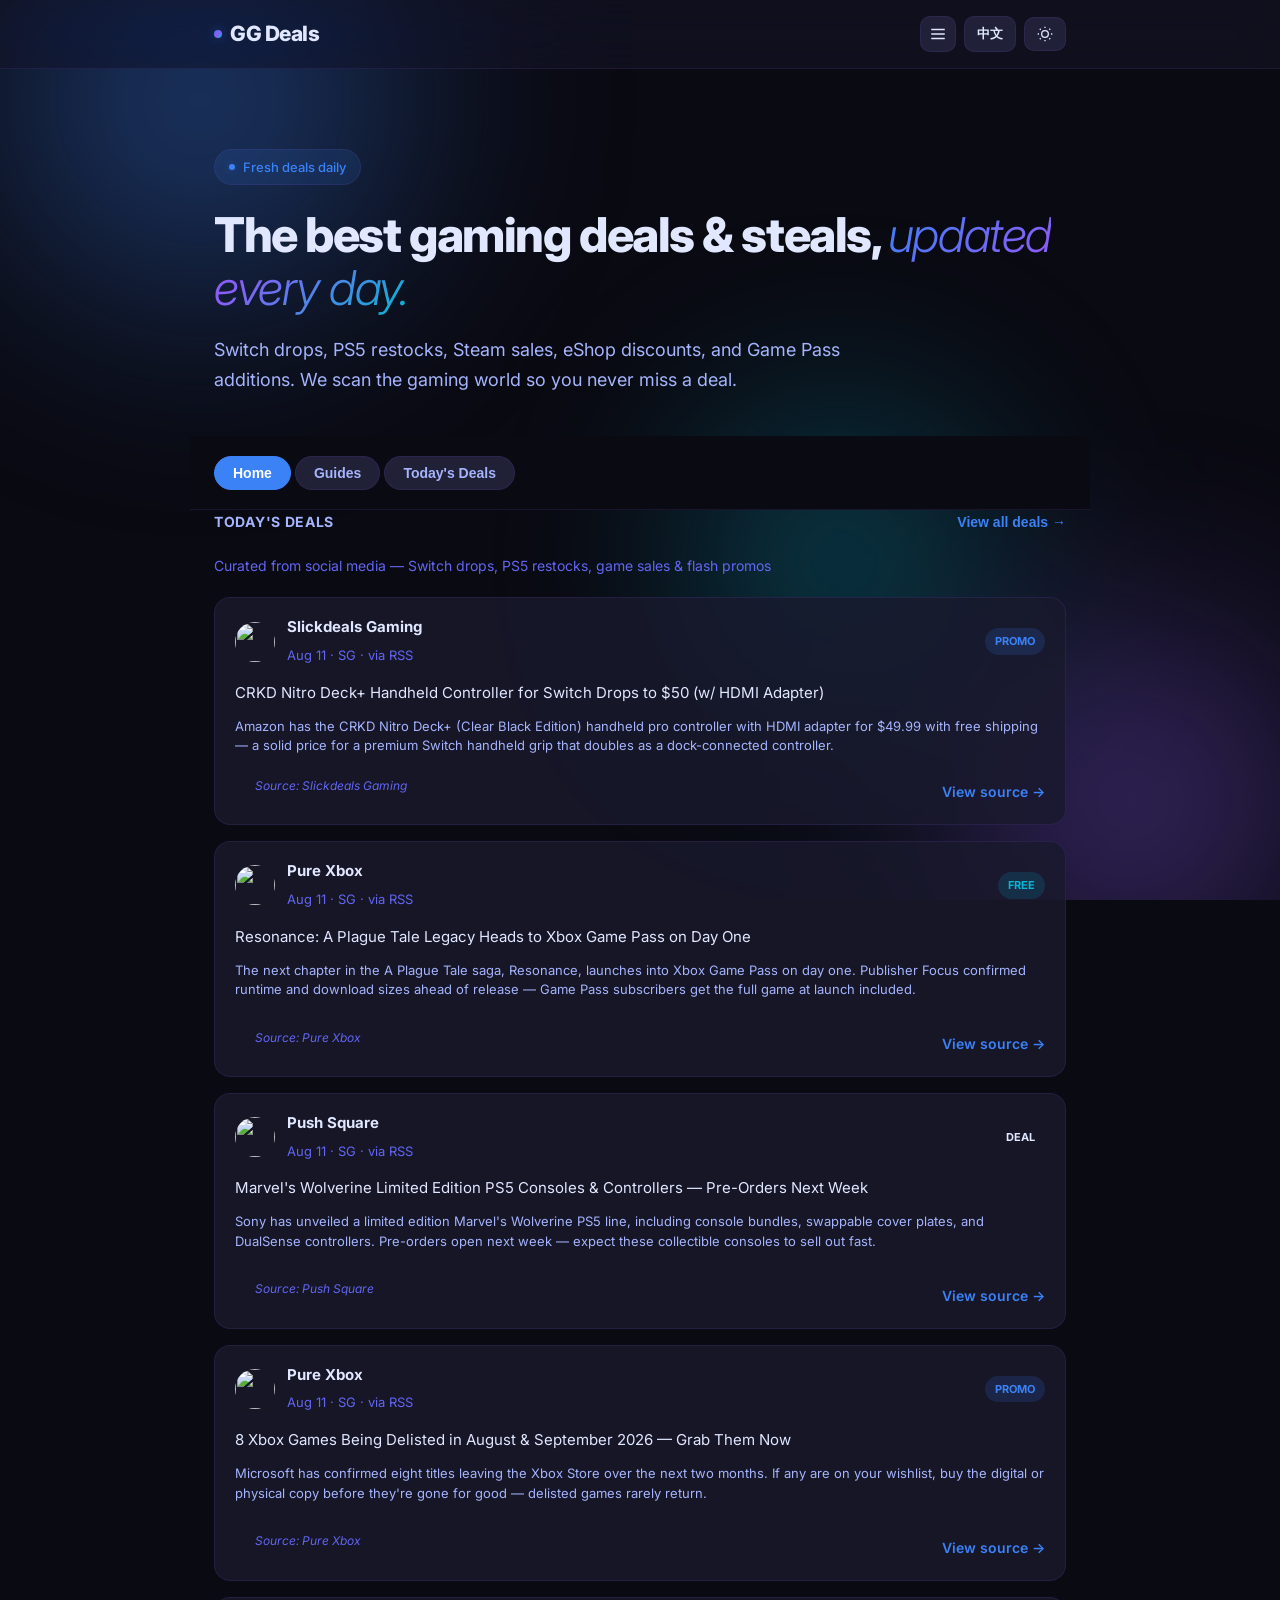
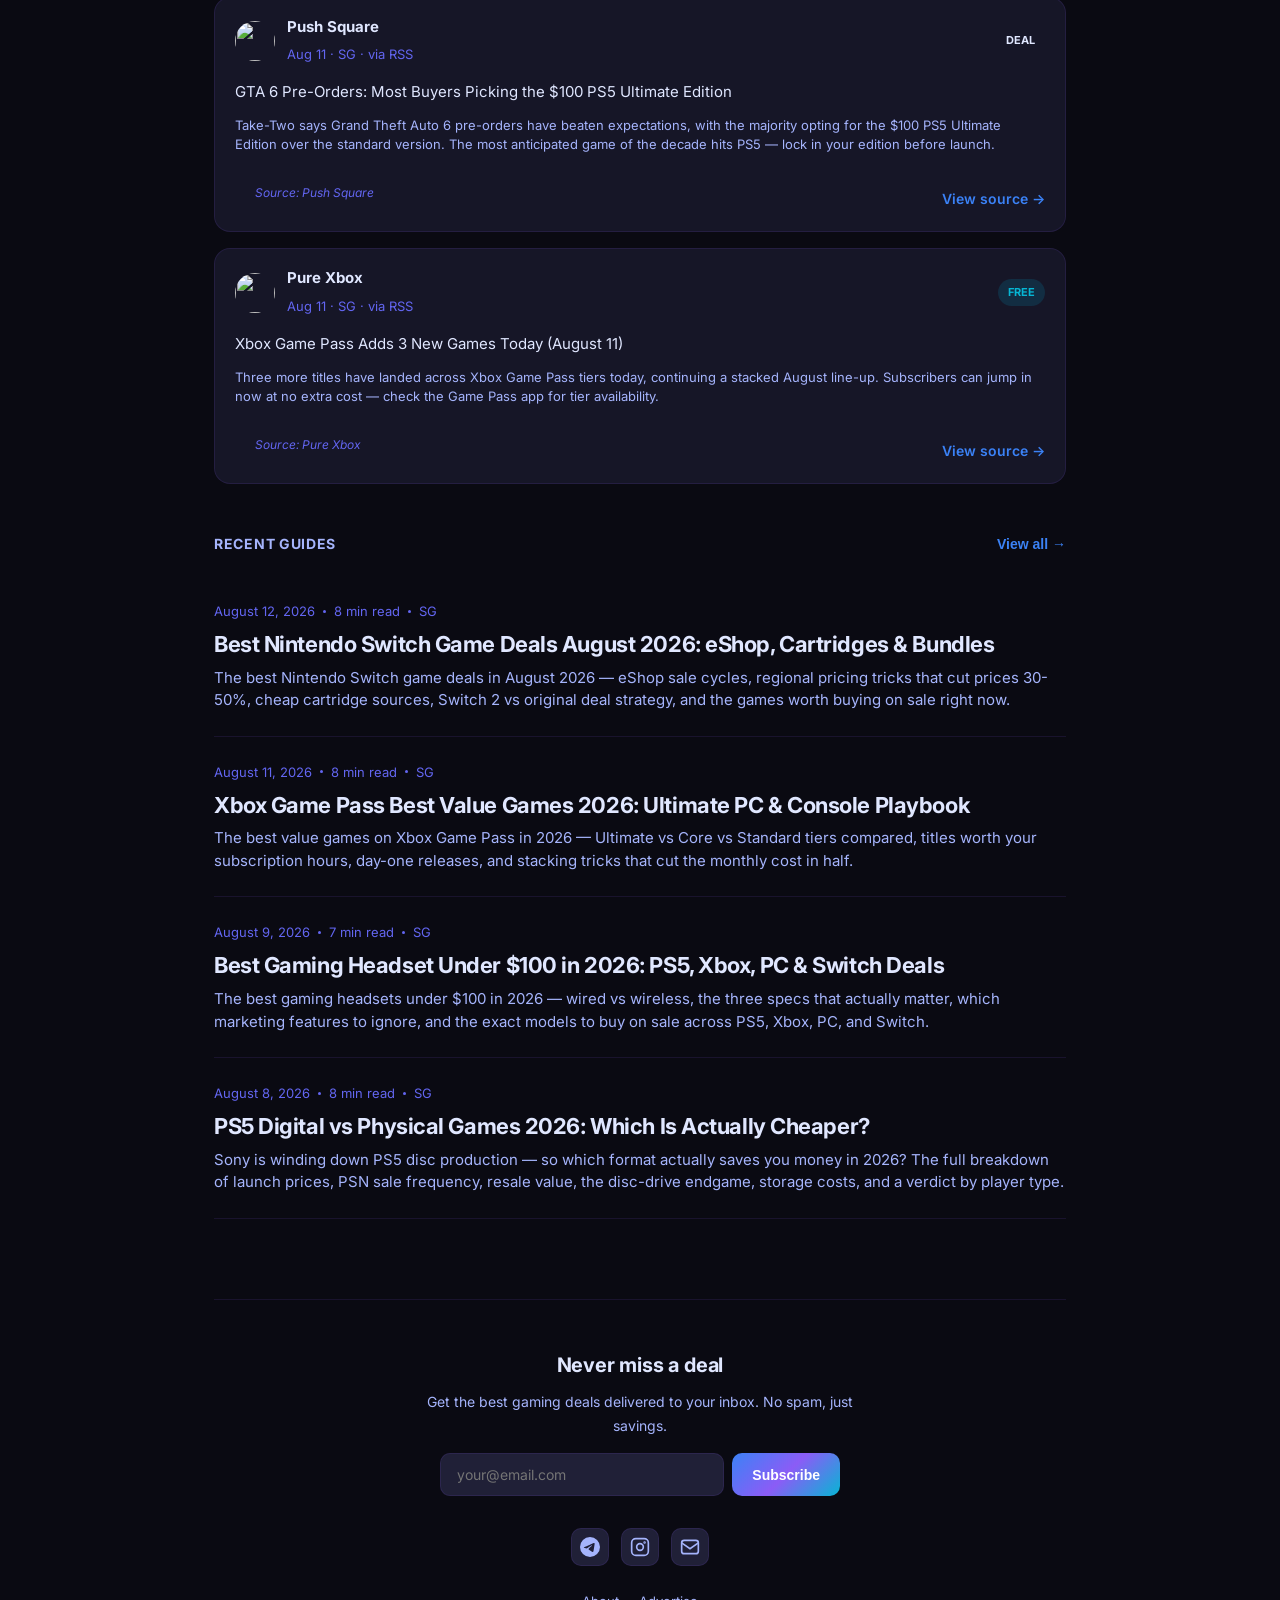
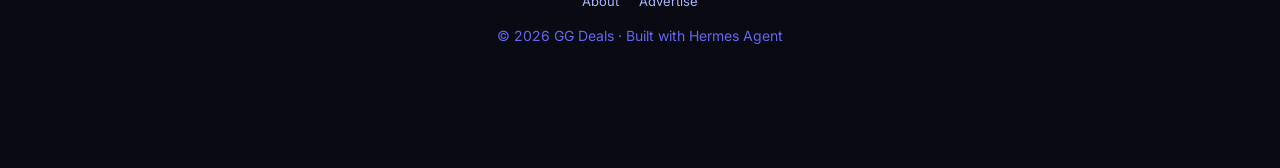
==== commit fbfa4a83: "Daily post: Best Switch Game Deals Aug 2026 + Deals update (7 rewritten, 60 junk filtered)" ====
--- a/index.html
+++ b/index.html
@@ -6,7 +6,7 @@
     <meta charset="UTF-8">
     <meta name="viewport" content="width=device-width, initial-scale=1.0">
     <title>GG Deals — Nintendo Switch, PS5, Xbox & PC Gaming Deals Updated Daily</title>
-    <meta name="description" content="Daily-updated gaming deals — Nintendo Switch drops, PS5 restocks, Xbox sales, Steam bargains and Game Pass additions. 277+ active deals curated from across the web. Updated every day.">
+    <meta name="description" content="Daily-updated gaming deals — Nintendo Switch drops, PS5 restocks, Xbox sales, Steam bargains and Game Pass additions. 284+ active deals curated from across the web. Updated every day.">
     <meta name="keywords" content="gaming deals, Nintendo Switch deals, PS5 deals, Xbox deals, cheap games, game sales, Steam sales, eShop discounts, PSN sale, Game Pass deals, PC gaming deals, Switch game drops, PS5 restock, Xbox Series X deals, free game giveaways, 游戏优惠, Switch 游戏, PS5 价格, Xbox 优惠, Steam 打折">
     <meta name="author" content="GG Deals">
     <meta name="robots" content="index, follow, max-image-preview:large">
@@ -58,6 +58,18 @@
       "url": "https://quicktestsg.github.io/sg-game-deals/"
     },
     "blogPost": [
+      {
+        "@type": "BlogPosting",
+        "headline": "Best Nintendo Switch Game Deals August 2026: eShop, Cartridges & Bundles",
+        "url": "https://quicktestsg.github.io/sg-game-deals/posts/2026-08-12-best-nintendo-switch-game-deals-august-2026.html",
+        "datePublished": "2026-08-12",
+        "author": {
+          "@type": "Organization",
+          "name": "GG Deals"
+        },
+        "description": "The best Nintendo Switch game deals in August 2026 — eShop sale cycles, regional pricing tricks that cut prices 30-50%, cheap cartridge sources, Switch 2 vs original deal strategy, and the games worth buying on sale right now.",
+        "inLanguage": "en"
+      },
       {
         "@type": "BlogPosting",
         "headline": "Xbox Game Pass Best Value Games 2026: Ultimate PC & Console Playbook",
@@ -249,21 +261,84 @@
 
                         <article class="deal-card fade-in" data-country="SG">
             <div class="deal-header">
+                <img src="https://www.google.com/s2/favicons?domain=slickdeals.net&sz=64" alt="" class="deal-avatar" loading="lazy" />
+                <div class="deal-author">
+                    <span class="deal-name">Slickdeals Gaming</span>
+                    <span class="deal-handle">Aug 11 · SG · via RSS</span>
+                </div>
+                <span class="deal-tag deal-tag-deal" data-en="PROMO" data-zh="优惠">PROMO</span>
+            </div>
+            <div class="deal-body" data-en="CRKD Nitro Deck+ Handheld Controller for Switch Drops to $50 (w/ HDMI Adapter)" data-zh="CRKD Nitro Deck+ Switch 手柄降至 50 美元（含 HDMI 适配器）">CRKD Nitro Deck+ Handheld Controller for Switch Drops to $50 (w/ HDMI Adapter)</div>
+            <div class="deal-excerpt" data-en="Amazon has the CRKD Nitro Deck+ (Clear Black Edition) handheld pro controller with HDMI adapter for $49.99 with free shipping — a solid price for a premium Switch handheld grip that doubles as a dock-connected controller." data-zh="亚马逊现以 49.99 美元免邮出售 CRKD Nitro Deck+（透黑版）手持手柄，附 HDMI 适配器。这款 Switch 手持握把兼可接驳电视使用，性价比突出。" style="padding: 0 20px 8px; font-size: 13px; color: var(--text-secondary); line-height: 1.5;">Amazon has the CRKD Nitro Deck+ (Clear Black Edition) handheld pro controller with HDMI adapter for $49.99 with free shipping — a solid price for a premium Switch handheld grip that doubles as a dock-connected controller.</div>
+            <div class="deal-footer">
+                <span class="deal-source">Source: Slickdeals Gaming</span>
+                <a href="https://slickdeals.net/f/19852692-49-99-crkd-nitro-deck-clear-black-edition-handheld-pro-controller-w-hdmi-adapter-at-amazon?utm_source=rss&utm_content=fp&utm_medium=RSS2" target="_blank" rel="noopener" class="deal-open">
+                    View source →
+                </a>
+            </div>
+        </article>
+
+        <article class="deal-card fade-in" data-country="SG">
+            <div class="deal-header">
+                <img src="https://www.google.com/s2/favicons?domain=purexbox.com&sz=64" alt="" class="deal-avatar" loading="lazy" />
+                <div class="deal-author">
+                    <span class="deal-name">Pure Xbox</span>
+                    <span class="deal-handle">Aug 11 · SG · via RSS</span>
+                </div>
+                <span class="deal-tag deal-tag-free" data-en="FREE" data-zh="免费">FREE</span>
+            </div>
+            <div class="deal-body" data-en="Resonance: A Plague Tale Legacy Heads to Xbox Game Pass on Day One" data-zh="《瘟疫传说：共鸣》首发登陆 Xbox Game Pass">Resonance: A Plague Tale Legacy Heads to Xbox Game Pass on Day One</div>
+            <div class="deal-excerpt" data-en="The next chapter in the A Plague Tale saga, Resonance, launches into Xbox Game Pass on day one. Publisher Focus confirmed runtime and download sizes ahead of release — Game Pass subscribers get the full game at launch included." data-zh="《瘟疫传说》系列新作《共鸣》将于发售首日登陆 Xbox Game Pass。发行商 Focus 提前公布游戏时长与下载体积——订阅用户可在首发当日畅玩完整版。" style="padding: 0 20px 8px; font-size: 13px; color: var(--text-secondary); line-height: 1.5;">The next chapter in the A Plague Tale saga, Resonance, launches into Xbox Game Pass on day one. Publisher Focus confirmed runtime and download sizes ahead of release — Game Pass subscribers get the full game at launch included.</div>
+        <div class="deal-media" data-full="https://images.purexbox.com/fdbd8e29ae7f1/small.jpg">
+            <img src="https://images.purexbox.com/fdbd8e29ae7f1/small.jpg" alt="" loading="lazy" />
+        </div>
+            <div class="deal-footer">
+                <span class="deal-source">Source: Pure Xbox</span>
+                <a href="https://www.purexbox.com/news/2026/08/resonance-a-plague-tale-legacy-publisher-reveals-runtime-ahead-of-xbox-game-pass-launch" target="_blank" rel="noopener" class="deal-open">
+                    View source →
+                </a>
+            </div>
+        </article>
+
+        <article class="deal-card fade-in" data-country="SG">
+            <div class="deal-header">
                 <img src="https://www.google.com/s2/favicons?domain=pushsquare.com&sz=64" alt="" class="deal-avatar" loading="lazy" />
                 <div class="deal-author">
                     <span class="deal-name">Push Square</span>
                     <span class="deal-handle">Aug 11 · SG · via RSS</span>
                 </div>
-                <span class="deal-tag deal-tag-deal" data-en="PROMO" data-zh="优惠">PROMO</span>
-            </div>
-            <div class="deal-body" data-en="Steam Deck Can Now Stream PS Plus Games Like a PS Portal" data-zh="Steam Deck 现可像 PS Portal 一样串流 PS Plus 游戏">Steam Deck Can Now Stream PS Plus Games Like a PS Portal</div>
-            <div class="deal-excerpt" data-en="PlayStation Plus cloud streaming now works on the Steam Deck, letting Valve&#x27;s handheld pull double duty as a PS Portal alternative. If you&#x27;re already a PS Plus Premium subscriber, your existing handheld just gained a whole new game library — no extra hardware needed." data-zh="PlayStation Plus 云串流现已在 Steam Deck 上可用，让 Valve 掌机化身 PS Portal 替代品。如果你已是 PS Plus Premium 订阅用户，手中的掌机瞬间多出一整个游戏库——无需额外购买硬件。" style="padding: 0 20px 8px; font-size: 13px; color: var(--text-secondary); line-height: 1.5;">PlayStation Plus cloud streaming now works on the Steam Deck, letting Valve&#x27;s handheld pull double duty as a PS Portal alternative. If you&#x27;re already a PS Plus Premium subscriber, your existing handheld just gained a whole new game library — no extra hardware needed.</div>
-        <div class="deal-media" data-full="https://images.pushsquare.com/a5d1725b9654e/small.jpg">
-            <img src="https://images.pushsquare.com/a5d1725b9654e/small.jpg" alt="" loading="lazy" />
+                <span class="deal-tag deal-tag-promo" data-en="DEAL" data-zh="优惠">DEAL</span>
+            </div>
+            <div class="deal-body" data-en="Marvel&#x27;s Wolverine Limited Edition PS5 Consoles &amp; Controllers — Pre-Orders Next Week" data-zh="漫威金刚狼限量版 PS5 主机与手柄下周开启预订">Marvel&#x27;s Wolverine Limited Edition PS5 Consoles &amp; Controllers — Pre-Orders Next Week</div>
+            <div class="deal-excerpt" data-en="Sony has unveiled a limited edition Marvel&#x27;s Wolverine PS5 line, including console bundles, swappable cover plates, and DualSense controllers. Pre-orders open next week — expect these collectible consoles to sell out fast." data-zh="索尼公布了漫威金刚狼限量版 PS5 系列，包含主机套装、可更换面板及 DualSense 手柄。预订下周开启，收藏级主机预计将迅速售罄。" style="padding: 0 20px 8px; font-size: 13px; color: var(--text-secondary); line-height: 1.5;">Sony has unveiled a limited edition Marvel&#x27;s Wolverine PS5 line, including console bundles, swappable cover plates, and DualSense controllers. Pre-orders open next week — expect these collectible consoles to sell out fast.</div>
+        <div class="deal-media" data-full="https://images.pushsquare.com/175986f80e658/small.jpg">
+            <img src="https://images.pushsquare.com/175986f80e658/small.jpg" alt="" loading="lazy" />
         </div>
             <div class="deal-footer">
                 <span class="deal-source">Source: Push Square</span>
-                <a href="https://www.pushsquare.com/news/2026/08/your-steam-deck-can-now-moonlight-as-a-ps-portal-with-ps-plus-cloud-streaming" target="_blank" rel="noopener" class="deal-open">
+                <a href="https://www.pushsquare.com/news/2026/08/marvels-wolverine-limited-edition-ps5-consoles-controllers-announced-pre-orders-next-week" target="_blank" rel="noopener" class="deal-open">
+                    View source →
+                </a>
+            </div>
+        </article>
+
+        <article class="deal-card fade-in" data-country="SG">
+            <div class="deal-header">
+                <img src="https://www.google.com/s2/favicons?domain=purexbox.com&sz=64" alt="" class="deal-avatar" loading="lazy" />
+                <div class="deal-author">
+                    <span class="deal-name">Pure Xbox</span>
+                    <span class="deal-handle">Aug 11 · SG · via RSS</span>
+                </div>
+                <span class="deal-tag deal-tag-deal" data-en="PROMO" data-zh="优惠">PROMO</span>
+            </div>
+            <div class="deal-body" data-en="8 Xbox Games Being Delisted in August &amp; September 2026 — Grab Them Now" data-zh="8 款 Xbox 游戏将于 8、9 月下架——趁早入手">8 Xbox Games Being Delisted in August &amp; September 2026 — Grab Them Now</div>
+            <div class="deal-excerpt" data-en="Microsoft has confirmed eight titles leaving the Xbox Store over the next two months. If any are on your wishlist, buy the digital or physical copy before they&#x27;re gone for good — delisted games rarely return." data-zh="微软确认未来两个月将有八款游戏从 Xbox 商店下架。若有心仪之作，请尽快购买数字版或实体版——下架游戏鲜有回归。" style="padding: 0 20px 8px; font-size: 13px; color: var(--text-secondary); line-height: 1.5;">Microsoft has confirmed eight titles leaving the Xbox Store over the next two months. If any are on your wishlist, buy the digital or physical copy before they&#x27;re gone for good — delisted games rarely return.</div>
+        <div class="deal-media" data-full="https://images.purexbox.com/aba45464b7228/small.jpg">
+            <img src="https://images.purexbox.com/aba45464b7228/small.jpg" alt="" loading="lazy" />
+        </div>
+            <div class="deal-footer">
+                <span class="deal-source">Source: Pure Xbox</span>
+                <a href="https://www.purexbox.com/news/2026/08/eight-xbox-games-are-getting-delisted-in-august-and-september-2026-so-far" target="_blank" rel="noopener" class="deal-open">
                     View source →
                 </a>
             </div>
@@ -276,104 +351,38 @@
                     <span class="deal-name">Push Square</span>
                     <span class="deal-handle">Aug 11 · SG · via RSS</span>
                 </div>
-                <span class="deal-tag deal-tag-deal" data-en="PROMO" data-zh="优惠">PROMO</span>
-            </div>
-            <div class="deal-body" data-en="Steam Deck Can Now Stream PS Plus Games Like a PS Portal" data-zh="Steam Deck 现可像 PS Portal 一样串流 PS Plus 游戏">Steam Deck Can Now Stream PS Plus Games Like a PS Portal</div>
-            <div class="deal-excerpt" data-en="PlayStation Plus cloud streaming now works on the Steam Deck, letting Valve&#x27;s handheld pull double duty as a PS Portal alternative. If you&#x27;re already a PS Plus Premium subscriber, your existing handheld just gained a whole new game library — no extra hardware needed." data-zh="PlayStation Plus 云串流现已在 Steam Deck 上可用，让 Valve 掌机化身 PS Portal 替代品。如果你已是 PS Plus Premium 订阅用户，手中的掌机瞬间多出一整个游戏库——无需额外购买硬件。" style="padding: 0 20px 8px; font-size: 13px; color: var(--text-secondary); line-height: 1.5;">PlayStation Plus cloud streaming now works on the Steam Deck, letting Valve&#x27;s handheld pull double duty as a PS Portal alternative. If you&#x27;re already a PS Plus Premium subscriber, your existing handheld just gained a whole new game library — no extra hardware needed.</div>
-        <div class="deal-media" data-full="https://images.pushsquare.com/a5d1725b9654e/small.jpg">
-            <img src="https://images.pushsquare.com/a5d1725b9654e/small.jpg" alt="" loading="lazy" />
+                <span class="deal-tag deal-tag-promo" data-en="DEAL" data-zh="优惠">DEAL</span>
+            </div>
+            <div class="deal-body" data-en="GTA 6 Pre-Orders: Most Buyers Picking the $100 PS5 Ultimate Edition" data-zh="GTA 6 预售：多数玩家选择 100 美元 PS5 终极版">GTA 6 Pre-Orders: Most Buyers Picking the $100 PS5 Ultimate Edition</div>
+            <div class="deal-excerpt" data-en="Take-Two says Grand Theft Auto 6 pre-orders have beaten expectations, with the majority opting for the $100 PS5 Ultimate Edition over the standard version. The most anticipated game of the decade hits PS5 — lock in your edition before launch." data-zh="Take-Two 表示《侠盗猎车手 6》预售超出预期，多数玩家选择 100 美元的 PS5 终极版而非标准版。这款十年来最受期待的游戏即将登陆 PS5——赶在发售前锁定你的版本。" style="padding: 0 20px 8px; font-size: 13px; color: var(--text-secondary); line-height: 1.5;">Take-Two says Grand Theft Auto 6 pre-orders have beaten expectations, with the majority opting for the $100 PS5 Ultimate Edition over the standard version. The most anticipated game of the decade hits PS5 — lock in your edition before launch.</div>
+        <div class="deal-media" data-full="https://images.pushsquare.com/5b06e0deba813/small.jpg">
+            <img src="https://images.pushsquare.com/5b06e0deba813/small.jpg" alt="" loading="lazy" />
         </div>
             <div class="deal-footer">
                 <span class="deal-source">Source: Push Square</span>
-                <a href="https://www.pushsquare.com/news/2026/08/your-steam-deck-can-now-moonlight-as-a-ps-portal-with-ps-plus-cloud-streaming" target="_blank" rel="noopener" class="deal-open">
-                    View source →
-                </a>
-            </div>
-        </article>
-
-        <article class="deal-card fade-in" data-country="SG">
-            <div class="deal-header">
-                <img src="https://www.google.com/s2/favicons?domain=nintendolife.com&sz=64" alt="" class="deal-avatar" loading="lazy" />
-                <div class="deal-author">
-                    <span class="deal-name">Nintendo Life</span>
+                <a href="https://www.pushsquare.com/news/2026/08/gta-6s-usd100-ps5-ultimate-edition-is-getting-more-pre-orders-than-the-cheaper-version" target="_blank" rel="noopener" class="deal-open">
+                    View source →
+                </a>
+            </div>
+        </article>
+
+        <article class="deal-card fade-in" data-country="SG">
+            <div class="deal-header">
+                <img src="https://www.google.com/s2/favicons?domain=purexbox.com&sz=64" alt="" class="deal-avatar" loading="lazy" />
+                <div class="deal-author">
+                    <span class="deal-name">Pure Xbox</span>
                     <span class="deal-handle">Aug 11 · SG · via RSS</span>
                 </div>
-                <span class="deal-tag deal-tag-deal" data-en="PROMO" data-zh="优惠">PROMO</span>
-            </div>
-            <div class="deal-body" data-en="Genki Unveils Manta: A Premium Controller With a Built-In Screen" data-zh="Genki 发布 Manta：内置屏幕的高端游戏手柄">Genki Unveils Manta: A Premium Controller With a Built-In Screen</div>
-            <div class="deal-excerpt" data-en="Accessory maker Genki is entering the controller space with the Manta — a chunky premium gamepad packing a 2.79-inch display, its own operating system, and haptic feedback. A Kickstarter campaign goes live soon, making this one to watch for players who want a feature-rich alternative to first-party pads." data-zh="配件厂商 Genki 进军手柄领域，推出 Manta——一款配备 2.79 英寸显示屏、独立操作系统和触觉反馈的厚重高端手柄。Kickstarter 众筹即将上线，追求功能丰富的非官方手柄的玩家值得关注。" style="padding: 0 20px 8px; font-size: 13px; color: var(--text-secondary); line-height: 1.5;">Accessory maker Genki is entering the controller space with the Manta — a chunky premium gamepad packing a 2.79-inch display, its own operating system, and haptic feedback. A Kickstarter campaign goes live soon, making this one to watch for players who want a feature-rich alternative to first-party pads.</div>
-        <div class="deal-media" data-full="https://images.nintendolife.com/8af93b40ec8f8/small.jpg">
-            <img src="https://images.nintendolife.com/8af93b40ec8f8/small.jpg" alt="" loading="lazy" />
-        </div>
-            <div class="deal-footer">
-                <span class="deal-source">Source: Nintendo Life</span>
-                <a href="https://www.nintendolife.com/news/2026/08/genkis-new-controller-is-chunky-boasts-haptic-feedback-and-its-own-screen" target="_blank" rel="noopener" class="deal-open">
-                    View source →
-                </a>
-            </div>
-        </article>
-
-        <article class="deal-card fade-in" data-country="SG">
-            <div class="deal-header">
-                <img src="https://www.google.com/s2/favicons?domain=nintendolife.com&sz=64" alt="" class="deal-avatar" loading="lazy" />
-                <div class="deal-author">
-                    <span class="deal-name">Nintendo Life</span>
-                    <span class="deal-handle">Aug 11 · SG · via RSS</span>
-                </div>
-                <span class="deal-tag deal-tag-deal" data-en="PROMO" data-zh="优惠">PROMO</span>
-            </div>
-            <div class="deal-body" data-en="Genki Unveils Manta: A Premium Controller With a Built-In Screen" data-zh="Genki 发布 Manta：内置屏幕的高端游戏手柄">Genki Unveils Manta: A Premium Controller With a Built-In Screen</div>
-            <div class="deal-excerpt" data-en="Accessory maker Genki is entering the controller space with the Manta — a chunky premium gamepad packing a 2.79-inch display, its own operating system, and haptic feedback. A Kickstarter campaign goes live soon, making this one to watch for players who want a feature-rich alternative to first-party pads." data-zh="配件厂商 Genki 进军手柄领域，推出 Manta——一款配备 2.79 英寸显示屏、独立操作系统和触觉反馈的厚重高端手柄。Kickstarter 众筹即将上线，追求功能丰富的非官方手柄的玩家值得关注。" style="padding: 0 20px 8px; font-size: 13px; color: var(--text-secondary); line-height: 1.5;">Accessory maker Genki is entering the controller space with the Manta — a chunky premium gamepad packing a 2.79-inch display, its own operating system, and haptic feedback. A Kickstarter campaign goes live soon, making this one to watch for players who want a feature-rich alternative to first-party pads.</div>
-        <div class="deal-media" data-full="https://images.nintendolife.com/8af93b40ec8f8/small.jpg">
-            <img src="https://images.nintendolife.com/8af93b40ec8f8/small.jpg" alt="" loading="lazy" />
-        </div>
-            <div class="deal-footer">
-                <span class="deal-source">Source: Nintendo Life</span>
-                <a href="https://www.nintendolife.com/news/2026/08/genkis-new-controller-is-chunky-boasts-haptic-feedback-and-its-own-screen" target="_blank" rel="noopener" class="deal-open">
-                    View source →
-                </a>
-            </div>
-        </article>
-
-        <article class="deal-card fade-in" data-country="SG">
-            <div class="deal-header">
-                <img src="https://www.google.com/s2/favicons?domain=eurogamer.net&sz=64" alt="" class="deal-avatar" loading="lazy" />
-                <div class="deal-author">
-                    <span class="deal-name">Eurogamer</span>
-                    <span class="deal-handle">Aug 10 · SG · via RSS</span>
-                </div>
                 <span class="deal-tag deal-tag-free" data-en="FREE" data-zh="免费">FREE</span>
             </div>
-            <div class="deal-body" data-en="The Division Resurgence Now Free-to-Play on Steam" data-zh="《全境封锁：复苏》登陆Steam免费开玩">The Division Resurgence Now Free-to-Play on Steam</div>
-            <div class="deal-excerpt" data-en="Ubisoft&#x27;s mobile-to-PC spin-off The Division Resurgence has landed on Steam as a free-to-play title. The third-person looter-shooter brings the full New York City open world to PC, with cross-progression from mobile. Players can jump in at no cost and experience the complete campaign." data-zh="育碧旗下从手游移植到PC的《全境封锁：复苏》现已在Steam免费上线。这款第三人称刷宝射击游戏将完整的纽约开放世界带到PC端，并支持与手游端跨平台进度同步。玩家可零成本入手，体验完整战役。" style="padding: 0 20px 8px; font-size: 13px; color: var(--text-secondary); line-height: 1.5;">Ubisoft&#x27;s mobile-to-PC spin-off The Division Resurgence has landed on Steam as a free-to-play title. The third-person looter-shooter brings the full New York City open world to PC, with cross-progression from mobile. Players can jump in at no cost and experience the complete campaign.</div>
-        <div class="deal-media" data-full="https://assetsio.gnwcdn.com/the-division-resurgence-screen-1.jpg?width=690&quality=85&format=jpg&auto=webp">
-            <img src="https://assetsio.gnwcdn.com/the-division-resurgence-screen-1.jpg?width=690&quality=85&format=jpg&auto=webp" alt="" loading="lazy" />
-        </div>
-            <div class="deal-footer">
-                <span class="deal-source">Source: Eurogamer</span>
-                <a href="https://www.eurogamer.net/the-division-resurgence-steam-release-user-reviews" target="_blank" rel="noopener" class="deal-open">
-                    View source →
-                </a>
-            </div>
-        </article>
-
-        <article class="deal-card fade-in" data-country="SG">
-            <div class="deal-header">
-                <img src="https://www.google.com/s2/favicons?domain=purexbox.com&sz=64" alt="" class="deal-avatar" loading="lazy" />
-                <div class="deal-author">
-                    <span class="deal-name">Pure Xbox</span>
-                    <span class="deal-handle">Aug 10 · SG · via RSS</span>
-                </div>
-                <span class="deal-tag deal-tag-deal" data-en="PROMO" data-zh="优惠">PROMO</span>
-            </div>
-            <div class="deal-body" data-en="SanDisk Reveals New Expansion Storage Cards for Xbox Series X|S" data-zh="SanDisk 推出 Xbox Series X|S 全新存储扩展卡">SanDisk Reveals New Expansion Storage Cards for Xbox Series X|S</div>
-            <div class="deal-excerpt" data-en="SanDisk has announced three new storage expansion cards for the Xbox Series X and Series S, giving players more (and potentially cheaper) options beyond the original proprietary cards to hold their growing game libraries." data-zh="SanDisk 宣布为 Xbox Series X 和 Series S 推出三款全新存储扩展卡，为玩家提供更多（可能更便宜的）选择，以替代原厂专用卡来存放不断增长的游戏库。" style="padding: 0 20px 8px; font-size: 13px; color: var(--text-secondary); line-height: 1.5;">SanDisk has announced three new storage expansion cards for the Xbox Series X and Series S, giving players more (and potentially cheaper) options beyond the original proprietary cards to hold their growing game libraries.</div>
-        <div class="deal-media" data-full="https://images.purexbox.com/ab85a346f29fa/small.jpg">
-            <img src="https://images.purexbox.com/ab85a346f29fa/small.jpg" alt="" loading="lazy" />
+            <div class="deal-body" data-en="Xbox Game Pass Adds 3 New Games Today (August 11)" data-zh="Xbox Game Pass 今日新增 3 款游戏（8月11日）">Xbox Game Pass Adds 3 New Games Today (August 11)</div>
+            <div class="deal-excerpt" data-en="Three more titles have landed across Xbox Game Pass tiers today, continuing a stacked August line-up. Subscribers can jump in now at no extra cost — check the Game Pass app for tier availability." data-zh="今日有三款新作加入 Xbox Game Pass 各档位，延续 8 月强势阵容。订阅用户可立即免费畅玩，具体档位请查看 Game Pass 应用。" style="padding: 0 20px 8px; font-size: 13px; color: var(--text-secondary); line-height: 1.5;">Three more titles have landed across Xbox Game Pass tiers today, continuing a stacked August line-up. Subscribers can jump in now at no extra cost — check the Game Pass app for tier availability.</div>
+        <div class="deal-media" data-full="https://images.purexbox.com/e5c4db63b4e06/small.jpg">
+            <img src="https://images.purexbox.com/e5c4db63b4e06/small.jpg" alt="" loading="lazy" />
         </div>
             <div class="deal-footer">
                 <span class="deal-source">Source: Pure Xbox</span>
-                <a href="https://www.purexbox.com/news/2026/08/sandisk-announces-three-new-expansion-cards-for-xbox-series-xs" target="_blank" rel="noopener" class="deal-open">
+                <a href="https://www.purexbox.com/news/2026/08/three-games-are-available-today-across-various-tiers-of-xbox-game-pass-august-11" target="_blank" rel="noopener" class="deal-open">
                     View source →
                 </a>
             </div>
@@ -391,6 +400,21 @@
             </div>
 
                     <div class="post-item fade-in" data-country="SG">
+            <a href="posts/2026-08-12-best-nintendo-switch-game-deals-august-2026.html" class="post-item-inner">
+                <div class="post-meta">
+                    <span class="post-date">August 12, 2026</span>
+                    <span class="post-dot"></span>
+                    <span class="post-read">8 min read</span>
+                    <span class="post-dot"></span>
+                    <span class="post-country">SG</span>
+                </div>
+                <h2 class="post-title" data-en="Best Nintendo Switch Game Deals August 2026: eShop, Cartridges & Bundles" data-zh="2026 年 8 月最佳任天堂 Switch 游戏优惠：eShop、实体卡带与套装">Best Nintendo Switch Game Deals August 2026: eShop, Cartridges & Bundles</h2>
+                <p class="post-excerpt" data-en="The best Nintendo Switch game deals in August 2026 — eShop sale cycles, regional pricing tricks that cut prices 30-50%, cheap cartridge sources, Switch 2 vs original deal strategy, and the games worth buying on sale right now." data-zh="2026 年 8 月最佳 Switch 游戏优惠攻略——eShop 促销节奏、能砍掉 30-50% 价格的跨区定价技巧、便宜卡带渠道、Switch 2 与初代的优惠策略，以及现在值得入手的游戏。">The best Nintendo Switch game deals in August 2026 — eShop sale cycles, regional pricing tricks that cut prices 30-50%, cheap cartridge sources, Switch 2 vs original deal strategy, and the games.</p>
+                <span class="post-arrow">→</span>
+            </a>
+        </div>
+
+        <div class="post-item fade-in" data-country="SG">
             <a href="posts/2026-08-11-xbox-game-pass-best-value-games-2026.html" class="post-item-inner">
                 <div class="post-meta">
                     <span class="post-date">August 11, 2026</span>
@@ -435,6 +459,72 @@
             </a>
         </div>
 
+        </div>
+    </section>
+
+    <!-- ═══ POSTS (full list) ═══ -->
+    <section class="post-list tab-pane" id="pane-posts">
+
+                <div class="post-item fade-in" data-country="SG">
+            <a href="posts/2026-08-12-best-nintendo-switch-game-deals-august-2026.html" class="post-item-inner">
+                <div class="post-meta">
+                    <span class="post-date">August 12, 2026</span>
+                    <span class="post-dot"></span>
+                    <span class="post-read">8 min read</span>
+                    <span class="post-dot"></span>
+                    <span class="post-country">SG</span>
+                </div>
+                <h2 class="post-title" data-en="Best Nintendo Switch Game Deals August 2026: eShop, Cartridges & Bundles" data-zh="2026 年 8 月最佳任天堂 Switch 游戏优惠：eShop、实体卡带与套装">Best Nintendo Switch Game Deals August 2026: eShop, Cartridges & Bundles</h2>
+                <p class="post-excerpt" data-en="The best Nintendo Switch game deals in August 2026 — eShop sale cycles, regional pricing tricks that cut prices 30-50%, cheap cartridge sources, Switch 2 vs original deal strategy, and the games worth buying on sale right now." data-zh="2026 年 8 月最佳 Switch 游戏优惠攻略——eShop 促销节奏、能砍掉 30-50% 价格的跨区定价技巧、便宜卡带渠道、Switch 2 与初代的优惠策略，以及现在值得入手的游戏。">The best Nintendo Switch game deals in August 2026 — eShop sale cycles, regional pricing tricks that cut prices 30-50%, cheap cartridge sources, Switch 2 vs original deal strategy, and the games.</p>
+                <span class="post-arrow">→</span>
+            </a>
+        </div>
+
+        <div class="post-item fade-in" data-country="SG">
+            <a href="posts/2026-08-11-xbox-game-pass-best-value-games-2026.html" class="post-item-inner">
+                <div class="post-meta">
+                    <span class="post-date">August 11, 2026</span>
+                    <span class="post-dot"></span>
+                    <span class="post-read">8 min read</span>
+                    <span class="post-dot"></span>
+                    <span class="post-country">SG</span>
+                </div>
+                <h2 class="post-title" data-en="Xbox Game Pass Best Value Games 2026: Ultimate PC & Console Playbook" data-zh="2026 年 Xbox Game Pass 最高性价比游戏完全攻略：PC 与主机终极指南">Xbox Game Pass Best Value Games 2026: Ultimate PC & Console Playbook</h2>
+                <p class="post-excerpt" data-en="The best value games on Xbox Game Pass in 2026 — Ultimate vs Core vs Standard tiers compared, titles worth your subscription hours, day-one releases, and stacking tricks that cut the monthly cost in half." data-zh="2026 年 Xbox Game Pass 最高性价比游戏攻略——Ultimate、Core、Standard 各档位对比、值得订阅的游戏、首发阵容，以及把月费砍掉一半的叠加技巧。">The best value games on Xbox Game Pass in 2026 — Ultimate vs Core vs Standard tiers compared, titles worth your subscription hours, day-one releases, and stacking tricks that cut the monthly cost.</p>
+                <span class="post-arrow">→</span>
+            </a>
+        </div>
+
+        <div class="post-item fade-in" data-country="SG">
+            <a href="posts/2026-08-09-best-gaming-headset-under-100-2026.html" class="post-item-inner">
+                <div class="post-meta">
+                    <span class="post-date">August 9, 2026</span>
+                    <span class="post-dot"></span>
+                    <span class="post-read">7 min read</span>
+                    <span class="post-dot"></span>
+                    <span class="post-country">SG</span>
+                </div>
+                <h2 class="post-title" data-en="Best Gaming Headset Under $100 in 2026: PS5, Xbox, PC & Switch Deals" data-zh="2026年百元内最佳游戏耳机推荐：PS5、Xbox、PC、Switch 选购指南">Best Gaming Headset Under $100 in 2026: PS5, Xbox, PC & Switch Deals</h2>
+                <p class="post-excerpt" data-en="The best gaming headsets under $100 in 2026 — wired vs wireless, the three specs that actually matter, which marketing features to ignore, and the exact models to buy on sale across PS5, Xbox, PC, and Switch." data-zh="2026 年百元以内最佳游戏耳机推荐——有线 vs 无线、真正重要的三个规格、哪些营销噱头可以忽略，以及 PS5、Xbox、PC、Switch 上值得入手的具体型号。">The best gaming headsets under $100 in 2026 — wired vs wireless, the three specs that actually matter, which marketing features to ignore, and the exact models to buy on sale across PS5, Xbox, PC,.</p>
+                <span class="post-arrow">→</span>
+            </a>
+        </div>
+
+        <div class="post-item fade-in" data-country="SG">
+            <a href="posts/2026-08-08-ps5-digital-vs-physical-games-2026.html" class="post-item-inner">
+                <div class="post-meta">
+                    <span class="post-date">August 8, 2026</span>
+                    <span class="post-dot"></span>
+                    <span class="post-read">8 min read</span>
+                    <span class="post-dot"></span>
+                    <span class="post-country">SG</span>
+                </div>
+                <h2 class="post-title" data-en="PS5 Digital vs Physical Games 2026: Which Is Actually Cheaper?" data-zh="PS5 数字版 vs 实体版 2026：到底哪个更便宜？">PS5 Digital vs Physical Games 2026: Which Is Actually Cheaper?</h2>
+                <p class="post-excerpt" data-en="Sony is winding down PS5 disc production — so which format actually saves you money in 2026? The full breakdown of launch prices, PSN sale frequency, resale value, the disc-drive endgame, storage costs, and a verdict by player type." data-zh="索尼正在逐步停产 PS5 实体光盘——那么 2026 年到底哪种格式真正帮你省钱？完整对比首发价、PSN 打折频率、二手残值、光驱终局、存储成本，并按玩家类型给出结论。">Sony is winding down PS5 disc production — so which format actually saves you money in 2026? The full breakdown of launch prices, PSN sale frequency, resale value, the disc-drive endgame, storage.</p>
+                <span class="post-arrow">→</span>
+            </a>
+        </div>
+
         <div class="post-item fade-in" data-country="SG">
             <a href="posts/2026-08-05-steam-sale-survival-guide-2026.html" class="post-item-inner">
                 <div class="post-meta">
@@ -450,72 +540,6 @@
             </a>
         </div>
 
-        </div>
-    </section>
-
-    <!-- ═══ POSTS (full list) ═══ -->
-    <section class="post-list tab-pane" id="pane-posts">
-
-                <div class="post-item fade-in" data-country="SG">
-            <a href="posts/2026-08-11-xbox-game-pass-best-value-games-2026.html" class="post-item-inner">
-                <div class="post-meta">
-                    <span class="post-date">August 11, 2026</span>
-                    <span class="post-dot"></span>
-                    <span class="post-read">8 min read</span>
-                    <span class="post-dot"></span>
-                    <span class="post-country">SG</span>
-                </div>
-                <h2 class="post-title" data-en="Xbox Game Pass Best Value Games 2026: Ultimate PC & Console Playbook" data-zh="2026 年 Xbox Game Pass 最高性价比游戏完全攻略：PC 与主机终极指南">Xbox Game Pass Best Value Games 2026: Ultimate PC & Console Playbook</h2>
-                <p class="post-excerpt" data-en="The best value games on Xbox Game Pass in 2026 — Ultimate vs Core vs Standard tiers compared, titles worth your subscription hours, day-one releases, and stacking tricks that cut the monthly cost in half." data-zh="2026 年 Xbox Game Pass 最高性价比游戏攻略——Ultimate、Core、Standard 各档位对比、值得订阅的游戏、首发阵容，以及把月费砍掉一半的叠加技巧。">The best value games on Xbox Game Pass in 2026 — Ultimate vs Core vs Standard tiers compared, titles worth your subscription hours, day-one releases, and stacking tricks that cut the monthly cost.</p>
-                <span class="post-arrow">→</span>
-            </a>
-        </div>
-
-        <div class="post-item fade-in" data-country="SG">
-            <a href="posts/2026-08-09-best-gaming-headset-under-100-2026.html" class="post-item-inner">
-                <div class="post-meta">
-                    <span class="post-date">August 9, 2026</span>
-                    <span class="post-dot"></span>
-                    <span class="post-read">7 min read</span>
-                    <span class="post-dot"></span>
-                    <span class="post-country">SG</span>
-                </div>
-                <h2 class="post-title" data-en="Best Gaming Headset Under $100 in 2026: PS5, Xbox, PC & Switch Deals" data-zh="2026年百元内最佳游戏耳机推荐：PS5、Xbox、PC、Switch 选购指南">Best Gaming Headset Under $100 in 2026: PS5, Xbox, PC & Switch Deals</h2>
-                <p class="post-excerpt" data-en="The best gaming headsets under $100 in 2026 — wired vs wireless, the three specs that actually matter, which marketing features to ignore, and the exact models to buy on sale across PS5, Xbox, PC, and Switch." data-zh="2026 年百元以内最佳游戏耳机推荐——有线 vs 无线、真正重要的三个规格、哪些营销噱头可以忽略，以及 PS5、Xbox、PC、Switch 上值得入手的具体型号。">The best gaming headsets under $100 in 2026 — wired vs wireless, the three specs that actually matter, which marketing features to ignore, and the exact models to buy on sale across PS5, Xbox, PC,.</p>
-                <span class="post-arrow">→</span>
-            </a>
-        </div>
-
-        <div class="post-item fade-in" data-country="SG">
-            <a href="posts/2026-08-08-ps5-digital-vs-physical-games-2026.html" class="post-item-inner">
-                <div class="post-meta">
-                    <span class="post-date">August 8, 2026</span>
-                    <span class="post-dot"></span>
-                    <span class="post-read">8 min read</span>
-                    <span class="post-dot"></span>
-                    <span class="post-country">SG</span>
-                </div>
-                <h2 class="post-title" data-en="PS5 Digital vs Physical Games 2026: Which Is Actually Cheaper?" data-zh="PS5 数字版 vs 实体版 2026：到底哪个更便宜？">PS5 Digital vs Physical Games 2026: Which Is Actually Cheaper?</h2>
-                <p class="post-excerpt" data-en="Sony is winding down PS5 disc production — so which format actually saves you money in 2026? The full breakdown of launch prices, PSN sale frequency, resale value, the disc-drive endgame, storage costs, and a verdict by player type." data-zh="索尼正在逐步停产 PS5 实体光盘——那么 2026 年到底哪种格式真正帮你省钱？完整对比首发价、PSN 打折频率、二手残值、光驱终局、存储成本，并按玩家类型给出结论。">Sony is winding down PS5 disc production — so which format actually saves you money in 2026? The full breakdown of launch prices, PSN sale frequency, resale value, the disc-drive endgame, storage.</p>
-                <span class="post-arrow">→</span>
-            </a>
-        </div>
-
-        <div class="post-item fade-in" data-country="SG">
-            <a href="posts/2026-08-05-steam-sale-survival-guide-2026.html" class="post-item-inner">
-                <div class="post-meta">
-                    <span class="post-date">August 5, 2026</span>
-                    <span class="post-dot"></span>
-                    <span class="post-read">7 min read</span>
-                    <span class="post-dot"></span>
-                    <span class="post-country">SG</span>
-                </div>
-                <h2 class="post-title" data-en="Steam Sale Survival Guide 2026: When to Buy & How to Stack Discounts" data-zh="Steam 大促生存指南 2026：什么时候买 & 如何叠加折扣">Steam Sale Survival Guide 2026: When to Buy & How to Stack Discounts</h2>
-                <p class="post-excerpt" data-en="The complete Steam Sale playbook for 2026 — every seasonal sale date, how deep discounts go, when to buy vs wait, and the stacking tricks (wishlists, refunds, bundle sites, regional pricing) that squeeze PC game prices to their floor." data-zh="2026 年 Steam 大促完整攻略——每个季节大促日期、折扣到底有多深、什么时候该买什么时候该等，以及把 PC 游戏价格压到地板价的叠加技巧（心愿单、退款、捆绑站、跨区定价）。">The complete Steam Sale playbook for 2026 — every seasonal sale date, how deep discounts go, when to buy vs wait, and the stacking tricks (wishlists, refunds, bundle sites, regional pricing) that.</p>
-                <span class="post-arrow">→</span>
-            </a>
-        </div>
-
         <div class="post-item fade-in" data-country="SG">
             <a href="posts/2026-08-04-free-games-to-claim-august-2026.html" class="post-item-inner">
                 <div class="post-meta">
@@ -554,6 +578,157 @@
         <div class="deal-list">
 
                     <article class="deal-card fade-in" data-country="SG">
+            <div class="deal-header">
+                <img src="https://www.google.com/s2/favicons?domain=slickdeals.net&sz=64" alt="" class="deal-avatar" loading="lazy" />
+                <div class="deal-author">
+                    <span class="deal-name">Slickdeals Gaming</span>
+                    <span class="deal-handle">Aug 11 · SG · via RSS</span>
+                </div>
+                <span class="deal-tag deal-tag-deal" data-en="PROMO" data-zh="优惠">PROMO</span>
+            </div>
+            <div class="deal-body" data-en="CRKD Nitro Deck+ Handheld Controller for Switch Drops to $50 (w/ HDMI Adapter)" data-zh="CRKD Nitro Deck+ Switch 手柄降至 50 美元（含 HDMI 适配器）">CRKD Nitro Deck+ Handheld Controller for Switch Drops to $50 (w/ HDMI Adapter)</div>
+            <div class="deal-excerpt" data-en="Amazon has the CRKD Nitro Deck+ (Clear Black Edition) handheld pro controller with HDMI adapter for $49.99 with free shipping — a solid price for a premium Switch handheld grip that doubles as a dock-connected controller." data-zh="亚马逊现以 49.99 美元免邮出售 CRKD Nitro Deck+（透黑版）手持手柄，附 HDMI 适配器。这款 Switch 手持握把兼可接驳电视使用，性价比突出。" style="padding: 0 20px 8px; font-size: 13px; color: var(--text-secondary); line-height: 1.5;">Amazon has the CRKD Nitro Deck+ (Clear Black Edition) handheld pro controller with HDMI adapter for $49.99 with free shipping — a solid price for a premium Switch handheld grip that doubles as a dock-connected controller.</div>
+            <div class="deal-footer">
+                <span class="deal-source">Source: Slickdeals Gaming</span>
+                <a href="https://slickdeals.net/f/19852692-49-99-crkd-nitro-deck-clear-black-edition-handheld-pro-controller-w-hdmi-adapter-at-amazon?utm_source=rss&utm_content=fp&utm_medium=RSS2" target="_blank" rel="noopener" class="deal-open">
+                    View source →
+                </a>
+            </div>
+        </article>
+
+        <article class="deal-card fade-in" data-country="SG">
+            <div class="deal-header">
+                <img src="https://www.google.com/s2/favicons?domain=purexbox.com&sz=64" alt="" class="deal-avatar" loading="lazy" />
+                <div class="deal-author">
+                    <span class="deal-name">Pure Xbox</span>
+                    <span class="deal-handle">Aug 11 · SG · via RSS</span>
+                </div>
+                <span class="deal-tag deal-tag-free" data-en="FREE" data-zh="免费">FREE</span>
+            </div>
+            <div class="deal-body" data-en="Resonance: A Plague Tale Legacy Heads to Xbox Game Pass on Day One" data-zh="《瘟疫传说：共鸣》首发登陆 Xbox Game Pass">Resonance: A Plague Tale Legacy Heads to Xbox Game Pass on Day One</div>
+            <div class="deal-excerpt" data-en="The next chapter in the A Plague Tale saga, Resonance, launches into Xbox Game Pass on day one. Publisher Focus confirmed runtime and download sizes ahead of release — Game Pass subscribers get the full game at launch included." data-zh="《瘟疫传说》系列新作《共鸣》将于发售首日登陆 Xbox Game Pass。发行商 Focus 提前公布游戏时长与下载体积——订阅用户可在首发当日畅玩完整版。" style="padding: 0 20px 8px; font-size: 13px; color: var(--text-secondary); line-height: 1.5;">The next chapter in the A Plague Tale saga, Resonance, launches into Xbox Game Pass on day one. Publisher Focus confirmed runtime and download sizes ahead of release — Game Pass subscribers get the full game at launch included.</div>
+        <div class="deal-media" data-full="https://images.purexbox.com/fdbd8e29ae7f1/small.jpg">
+            <img src="https://images.purexbox.com/fdbd8e29ae7f1/small.jpg" alt="" loading="lazy" />
+        </div>
+            <div class="deal-footer">
+                <span class="deal-source">Source: Pure Xbox</span>
+                <a href="https://www.purexbox.com/news/2026/08/resonance-a-plague-tale-legacy-publisher-reveals-runtime-ahead-of-xbox-game-pass-launch" target="_blank" rel="noopener" class="deal-open">
+                    View source →
+                </a>
+            </div>
+        </article>
+
+        <article class="deal-card fade-in" data-country="SG">
+            <div class="deal-header">
+                <img src="https://www.google.com/s2/favicons?domain=pushsquare.com&sz=64" alt="" class="deal-avatar" loading="lazy" />
+                <div class="deal-author">
+                    <span class="deal-name">Push Square</span>
+                    <span class="deal-handle">Aug 11 · SG · via RSS</span>
+                </div>
+                <span class="deal-tag deal-tag-promo" data-en="DEAL" data-zh="优惠">DEAL</span>
+            </div>
+            <div class="deal-body" data-en="Marvel&#x27;s Wolverine Limited Edition PS5 Consoles &amp; Controllers — Pre-Orders Next Week" data-zh="漫威金刚狼限量版 PS5 主机与手柄下周开启预订">Marvel&#x27;s Wolverine Limited Edition PS5 Consoles &amp; Controllers — Pre-Orders Next Week</div>
+            <div class="deal-excerpt" data-en="Sony has unveiled a limited edition Marvel&#x27;s Wolverine PS5 line, including console bundles, swappable cover plates, and DualSense controllers. Pre-orders open next week — expect these collectible consoles to sell out fast." data-zh="索尼公布了漫威金刚狼限量版 PS5 系列，包含主机套装、可更换面板及 DualSense 手柄。预订下周开启，收藏级主机预计将迅速售罄。" style="padding: 0 20px 8px; font-size: 13px; color: var(--text-secondary); line-height: 1.5;">Sony has unveiled a limited edition Marvel&#x27;s Wolverine PS5 line, including console bundles, swappable cover plates, and DualSense controllers. Pre-orders open next week — expect these collectible consoles to sell out fast.</div>
+        <div class="deal-media" data-full="https://images.pushsquare.com/175986f80e658/small.jpg">
+            <img src="https://images.pushsquare.com/175986f80e658/small.jpg" alt="" loading="lazy" />
+        </div>
+            <div class="deal-footer">
+                <span class="deal-source">Source: Push Square</span>
+                <a href="https://www.pushsquare.com/news/2026/08/marvels-wolverine-limited-edition-ps5-consoles-controllers-announced-pre-orders-next-week" target="_blank" rel="noopener" class="deal-open">
+                    View source →
+                </a>
+            </div>
+        </article>
+
+        <article class="deal-card fade-in" data-country="SG">
+            <div class="deal-header">
+                <img src="https://www.google.com/s2/favicons?domain=purexbox.com&sz=64" alt="" class="deal-avatar" loading="lazy" />
+                <div class="deal-author">
+                    <span class="deal-name">Pure Xbox</span>
+                    <span class="deal-handle">Aug 11 · SG · via RSS</span>
+                </div>
+                <span class="deal-tag deal-tag-deal" data-en="PROMO" data-zh="优惠">PROMO</span>
+            </div>
+            <div class="deal-body" data-en="8 Xbox Games Being Delisted in August &amp; September 2026 — Grab Them Now" data-zh="8 款 Xbox 游戏将于 8、9 月下架——趁早入手">8 Xbox Games Being Delisted in August &amp; September 2026 — Grab Them Now</div>
+            <div class="deal-excerpt" data-en="Microsoft has confirmed eight titles leaving the Xbox Store over the next two months. If any are on your wishlist, buy the digital or physical copy before they&#x27;re gone for good — delisted games rarely return." data-zh="微软确认未来两个月将有八款游戏从 Xbox 商店下架。若有心仪之作，请尽快购买数字版或实体版——下架游戏鲜有回归。" style="padding: 0 20px 8px; font-size: 13px; color: var(--text-secondary); line-height: 1.5;">Microsoft has confirmed eight titles leaving the Xbox Store over the next two months. If any are on your wishlist, buy the digital or physical copy before they&#x27;re gone for good — delisted games rarely return.</div>
+        <div class="deal-media" data-full="https://images.purexbox.com/aba45464b7228/small.jpg">
+            <img src="https://images.purexbox.com/aba45464b7228/small.jpg" alt="" loading="lazy" />
+        </div>
+            <div class="deal-footer">
+                <span class="deal-source">Source: Pure Xbox</span>
+                <a href="https://www.purexbox.com/news/2026/08/eight-xbox-games-are-getting-delisted-in-august-and-september-2026-so-far" target="_blank" rel="noopener" class="deal-open">
+                    View source →
+                </a>
+            </div>
+        </article>
+
+        <article class="deal-card fade-in" data-country="SG">
+            <div class="deal-header">
+                <img src="https://www.google.com/s2/favicons?domain=pushsquare.com&sz=64" alt="" class="deal-avatar" loading="lazy" />
+                <div class="deal-author">
+                    <span class="deal-name">Push Square</span>
+                    <span class="deal-handle">Aug 11 · SG · via RSS</span>
+                </div>
+                <span class="deal-tag deal-tag-promo" data-en="DEAL" data-zh="优惠">DEAL</span>
+            </div>
+            <div class="deal-body" data-en="GTA 6 Pre-Orders: Most Buyers Picking the $100 PS5 Ultimate Edition" data-zh="GTA 6 预售：多数玩家选择 100 美元 PS5 终极版">GTA 6 Pre-Orders: Most Buyers Picking the $100 PS5 Ultimate Edition</div>
+            <div class="deal-excerpt" data-en="Take-Two says Grand Theft Auto 6 pre-orders have beaten expectations, with the majority opting for the $100 PS5 Ultimate Edition over the standard version. The most anticipated game of the decade hits PS5 — lock in your edition before launch." data-zh="Take-Two 表示《侠盗猎车手 6》预售超出预期，多数玩家选择 100 美元的 PS5 终极版而非标准版。这款十年来最受期待的游戏即将登陆 PS5——赶在发售前锁定你的版本。" style="padding: 0 20px 8px; font-size: 13px; color: var(--text-secondary); line-height: 1.5;">Take-Two says Grand Theft Auto 6 pre-orders have beaten expectations, with the majority opting for the $100 PS5 Ultimate Edition over the standard version. The most anticipated game of the decade hits PS5 — lock in your edition before launch.</div>
+        <div class="deal-media" data-full="https://images.pushsquare.com/5b06e0deba813/small.jpg">
+            <img src="https://images.pushsquare.com/5b06e0deba813/small.jpg" alt="" loading="lazy" />
+        </div>
+            <div class="deal-footer">
+                <span class="deal-source">Source: Push Square</span>
+                <a href="https://www.pushsquare.com/news/2026/08/gta-6s-usd100-ps5-ultimate-edition-is-getting-more-pre-orders-than-the-cheaper-version" target="_blank" rel="noopener" class="deal-open">
+                    View source →
+                </a>
+            </div>
+        </article>
+
+        <article class="deal-card fade-in" data-country="SG">
+            <div class="deal-header">
+                <img src="https://www.google.com/s2/favicons?domain=purexbox.com&sz=64" alt="" class="deal-avatar" loading="lazy" />
+                <div class="deal-author">
+                    <span class="deal-name">Pure Xbox</span>
+                    <span class="deal-handle">Aug 11 · SG · via RSS</span>
+                </div>
+                <span class="deal-tag deal-tag-free" data-en="FREE" data-zh="免费">FREE</span>
+            </div>
+            <div class="deal-body" data-en="Xbox Game Pass Adds 3 New Games Today (August 11)" data-zh="Xbox Game Pass 今日新增 3 款游戏（8月11日）">Xbox Game Pass Adds 3 New Games Today (August 11)</div>
+            <div class="deal-excerpt" data-en="Three more titles have landed across Xbox Game Pass tiers today, continuing a stacked August line-up. Subscribers can jump in now at no extra cost — check the Game Pass app for tier availability." data-zh="今日有三款新作加入 Xbox Game Pass 各档位，延续 8 月强势阵容。订阅用户可立即免费畅玩，具体档位请查看 Game Pass 应用。" style="padding: 0 20px 8px; font-size: 13px; color: var(--text-secondary); line-height: 1.5;">Three more titles have landed across Xbox Game Pass tiers today, continuing a stacked August line-up. Subscribers can jump in now at no extra cost — check the Game Pass app for tier availability.</div>
+        <div class="deal-media" data-full="https://images.purexbox.com/e5c4db63b4e06/small.jpg">
+            <img src="https://images.purexbox.com/e5c4db63b4e06/small.jpg" alt="" loading="lazy" />
+        </div>
+            <div class="deal-footer">
+                <span class="deal-source">Source: Pure Xbox</span>
+                <a href="https://www.purexbox.com/news/2026/08/three-games-are-available-today-across-various-tiers-of-xbox-game-pass-august-11" target="_blank" rel="noopener" class="deal-open">
+                    View source →
+                </a>
+            </div>
+        </article>
+
+        <article class="deal-card fade-in" data-country="SG">
+            <div class="deal-header">
+                <img src="https://www.google.com/s2/favicons?domain=nintendolife.com&sz=64" alt="" class="deal-avatar" loading="lazy" />
+                <div class="deal-author">
+                    <span class="deal-name">Nintendo Life</span>
+                    <span class="deal-handle">Aug 11 · SG · via RSS</span>
+                </div>
+                <span class="deal-tag deal-tag-deal" data-en="PROMO" data-zh="优惠">PROMO</span>
+            </div>
+            <div class="deal-body" data-en="Aliens: Fireteam Elite Cloud Version Pulled From Switch — No Longer Playable" data-zh="《异形：火力小队》云版本从 Switch 下架，已无法游玩">Aliens: Fireteam Elite Cloud Version Pulled From Switch — No Longer Playable</div>
+            <div class="deal-excerpt" data-en="The 2023 cloud version of Aliens: Fireteam Elite has been shut down on Nintendo Switch and is no longer playable, even for existing owners. Another reminder that cloud-only Switch games can vanish overnight — favour physical or downloaded copies." data-zh="2023 年登陆 Switch 的《异形：火力小队》云版本已关停，即使已购买也无法再玩。这再次提醒玩家：纯云游戏可能一夜消失，建议优先选择实体版或下载版。" style="padding: 0 20px 8px; font-size: 13px; color: var(--text-secondary); line-height: 1.5;">The 2023 cloud version of Aliens: Fireteam Elite has been shut down on Nintendo Switch and is no longer playable, even for existing owners. Another reminder that cloud-only Switch games can vanish overnight — favour physical or downloaded copies.</div>
+        <div class="deal-media" data-full="https://images.nintendolife.com/7431653db6e8b/small.jpg">
+            <img src="https://images.nintendolife.com/7431653db6e8b/small.jpg" alt="" loading="lazy" />
+        </div>
+            <div class="deal-footer">
+                <span class="deal-source">Source: Nintendo Life</span>
+                <a href="https://www.nintendolife.com/news/2026/08/aliens-fireteam-elite-cloud-version-is-no-longer-playable-on-switch" target="_blank" rel="noopener" class="deal-open">
+                    View source →
+                </a>
+            </div>
+        </article>
+
+        <article class="deal-card fade-in" data-country="SG">
             <div class="deal-header">
                 <img src="https://www.google.com/s2/favicons?domain=pushsquare.com&sz=64" alt="" class="deal-avatar" loading="lazy" />
                 <div class="deal-author">
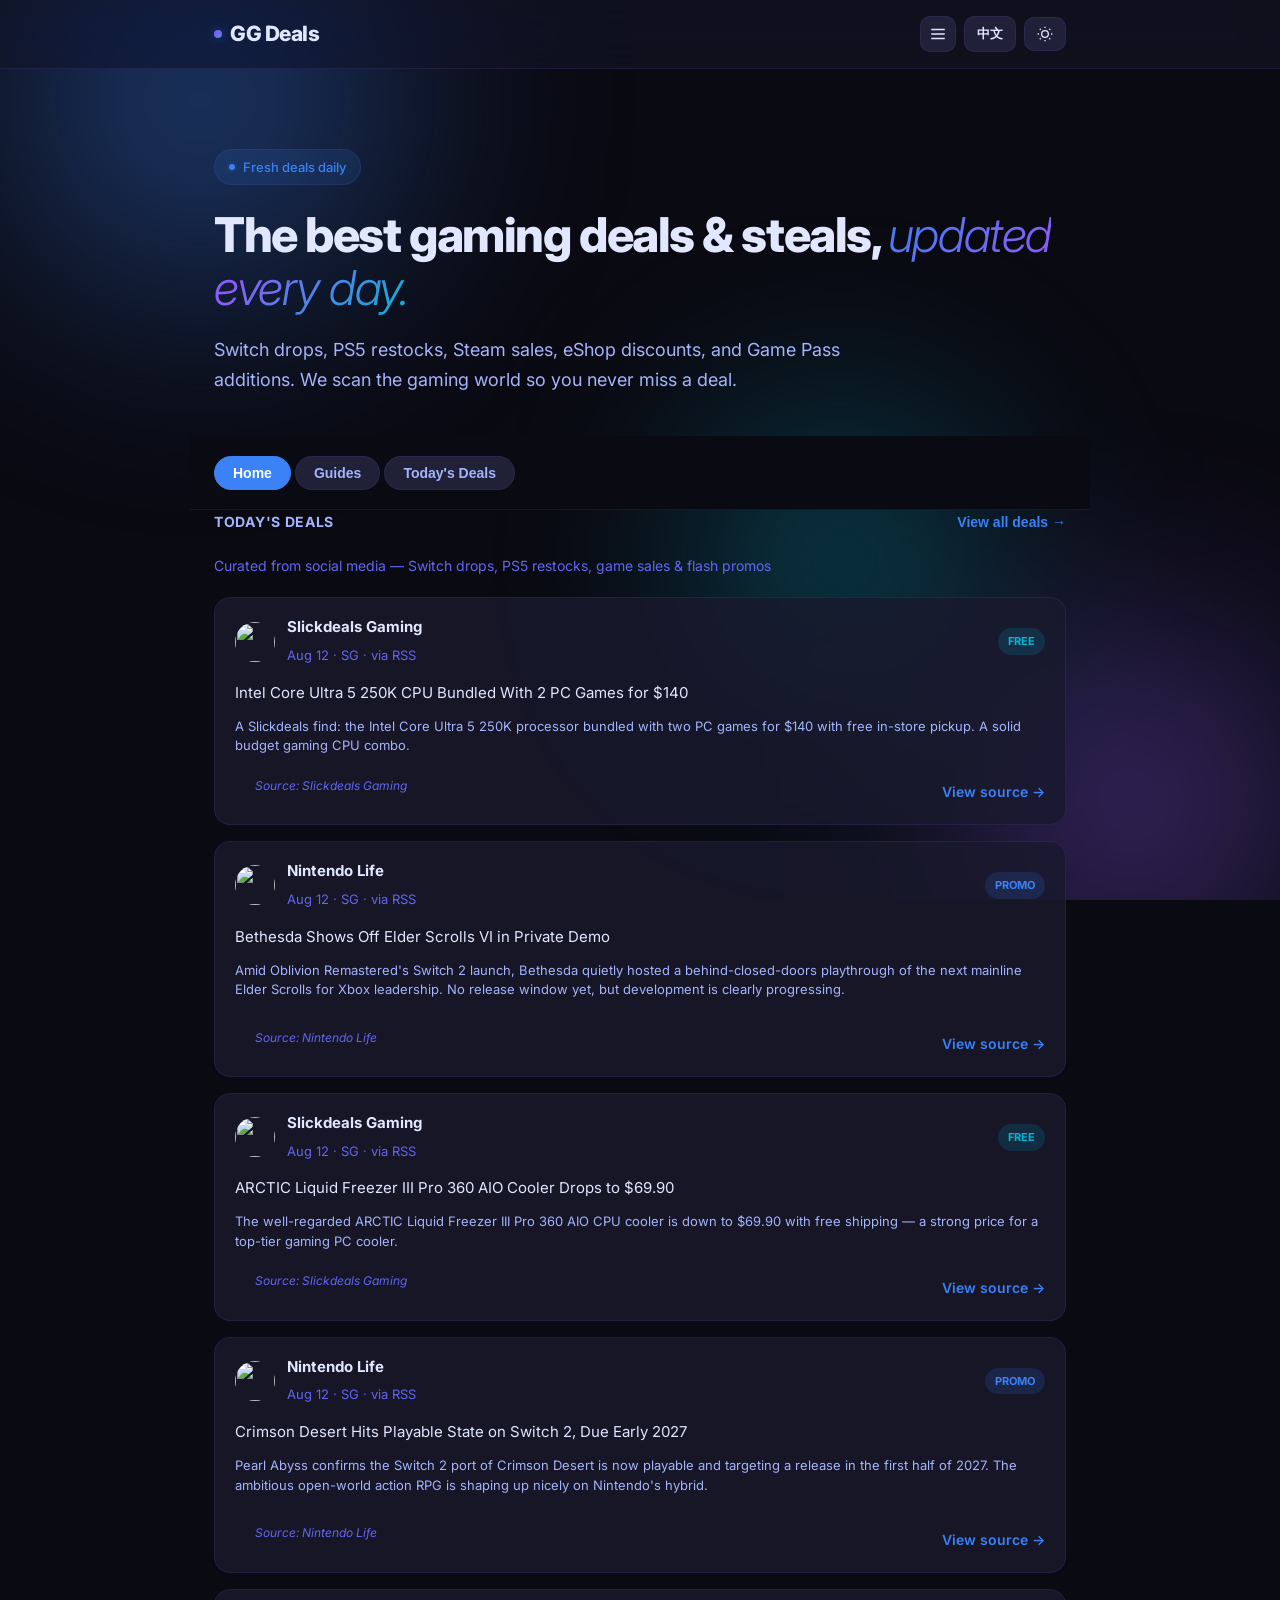
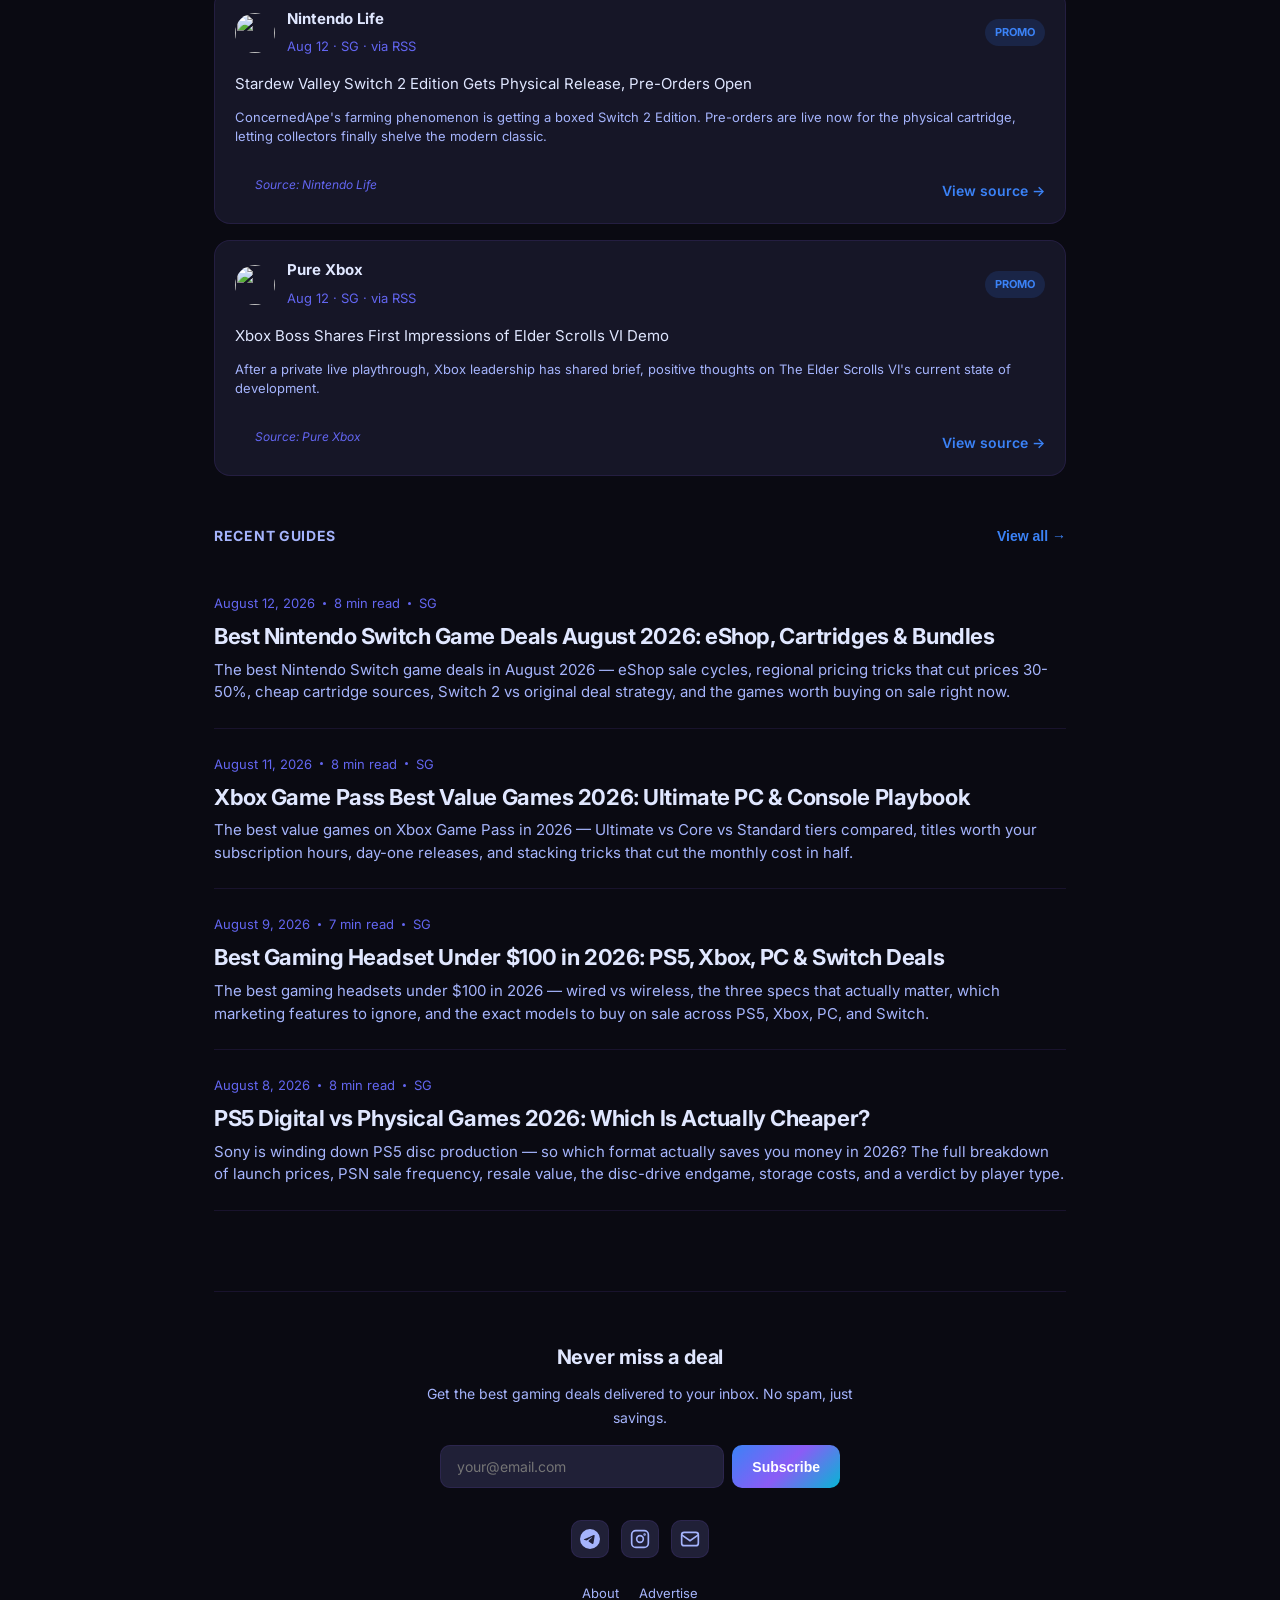
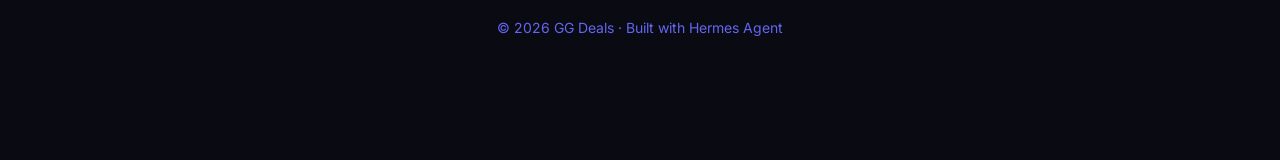
==== commit fedfebc8: "Evening deals update (54 new, 13 junk removed)" ====
--- a/index.html
+++ b/index.html
@@ -6,7 +6,7 @@
     <meta charset="UTF-8">
     <meta name="viewport" content="width=device-width, initial-scale=1.0">
     <title>GG Deals — Nintendo Switch, PS5, Xbox & PC Gaming Deals Updated Daily</title>
-    <meta name="description" content="Daily-updated gaming deals — Nintendo Switch drops, PS5 restocks, Xbox sales, Steam bargains and Game Pass additions. 284+ active deals curated from across the web. Updated every day.">
+    <meta name="description" content="Daily-updated gaming deals — Nintendo Switch drops, PS5 restocks, Xbox sales, Steam bargains and Game Pass additions. 339+ active deals curated from across the web. Updated every day.">
     <meta name="keywords" content="gaming deals, Nintendo Switch deals, PS5 deals, Xbox deals, cheap games, game sales, Steam sales, eShop discounts, PSN sale, Game Pass deals, PC gaming deals, Switch game drops, PS5 restock, Xbox Series X deals, free game giveaways, 游戏优惠, Switch 游戏, PS5 价格, Xbox 优惠, Steam 打折">
     <meta name="author" content="GG Deals">
     <meta name="robots" content="index, follow, max-image-preview:large">
@@ -264,15 +264,100 @@
                 <img src="https://www.google.com/s2/favicons?domain=slickdeals.net&sz=64" alt="" class="deal-avatar" loading="lazy" />
                 <div class="deal-author">
                     <span class="deal-name">Slickdeals Gaming</span>
-                    <span class="deal-handle">Aug 11 · SG · via RSS</span>
-                </div>
-                <span class="deal-tag deal-tag-deal" data-en="PROMO" data-zh="优惠">PROMO</span>
-            </div>
-            <div class="deal-body" data-en="CRKD Nitro Deck+ Handheld Controller for Switch Drops to $50 (w/ HDMI Adapter)" data-zh="CRKD Nitro Deck+ Switch 手柄降至 50 美元（含 HDMI 适配器）">CRKD Nitro Deck+ Handheld Controller for Switch Drops to $50 (w/ HDMI Adapter)</div>
-            <div class="deal-excerpt" data-en="Amazon has the CRKD Nitro Deck+ (Clear Black Edition) handheld pro controller with HDMI adapter for $49.99 with free shipping — a solid price for a premium Switch handheld grip that doubles as a dock-connected controller." data-zh="亚马逊现以 49.99 美元免邮出售 CRKD Nitro Deck+（透黑版）手持手柄，附 HDMI 适配器。这款 Switch 手持握把兼可接驳电视使用，性价比突出。" style="padding: 0 20px 8px; font-size: 13px; color: var(--text-secondary); line-height: 1.5;">Amazon has the CRKD Nitro Deck+ (Clear Black Edition) handheld pro controller with HDMI adapter for $49.99 with free shipping — a solid price for a premium Switch handheld grip that doubles as a dock-connected controller.</div>
+                    <span class="deal-handle">Aug 12 · SG · via RSS</span>
+                </div>
+                <span class="deal-tag deal-tag-free" data-en="FREE" data-zh="免费">FREE</span>
+            </div>
+            <div class="deal-body" data-en="Intel Core Ultra 5 250K CPU Bundled With 2 PC Games for $140" data-zh="Intel Core Ultra 5 250K 处理器搭两款 PC 游戏售 140 美元">Intel Core Ultra 5 250K CPU Bundled With 2 PC Games for $140</div>
+            <div class="deal-excerpt" data-en="A Slickdeals find: the Intel Core Ultra 5 250K processor bundled with two PC games for $140 with free in-store pickup. A solid budget gaming CPU combo." data-zh="Slickdeals 好价：Intel Core Ultra 5 250K 处理器搭两款 PC 游戏售 140 美元，门店免费提货。一款不错的入门游戏 CPU 组合。" style="padding: 0 20px 8px; font-size: 13px; color: var(--text-secondary); line-height: 1.5;">A Slickdeals find: the Intel Core Ultra 5 250K processor bundled with two PC games for $140 with free in-store pickup. A solid budget gaming CPU combo.</div>
             <div class="deal-footer">
                 <span class="deal-source">Source: Slickdeals Gaming</span>
-                <a href="https://slickdeals.net/f/19852692-49-99-crkd-nitro-deck-clear-black-edition-handheld-pro-controller-w-hdmi-adapter-at-amazon?utm_source=rss&utm_content=fp&utm_medium=RSS2" target="_blank" rel="noopener" class="deal-open">
+                <a href="https://slickdeals.net/f/19867689-micro-center-intel-core-ultra-5-250k-plus-cpu-star-wars-galactic-racer-tomb-raider-legacy-of-atlantis-pc-games-140-free-pickup?utm_source=rss&utm_content=fp&utm_medium=RSS2" target="_blank" rel="noopener" class="deal-open">
+                    View source →
+                </a>
+            </div>
+        </article>
+
+        <article class="deal-card fade-in" data-country="SG">
+            <div class="deal-header">
+                <img src="https://www.google.com/s2/favicons?domain=nintendolife.com&sz=64" alt="" class="deal-avatar" loading="lazy" />
+                <div class="deal-author">
+                    <span class="deal-name">Nintendo Life</span>
+                    <span class="deal-handle">Aug 12 · SG · via RSS</span>
+                </div>
+                <span class="deal-tag deal-tag-deal" data-en="PROMO" data-zh="优惠">PROMO</span>
+            </div>
+            <div class="deal-body" data-en="Bethesda Shows Off Elder Scrolls VI in Private Demo" data-zh="Bethesda 私下展示《上古卷轴6》实机演示">Bethesda Shows Off Elder Scrolls VI in Private Demo</div>
+            <div class="deal-excerpt" data-en="Amid Oblivion Remastered&#x27;s Switch 2 launch, Bethesda quietly hosted a behind-closed-doors playthrough of the next mainline Elder Scrolls for Xbox leadership. No release window yet, but development is clearly progressing." data-zh="在《湮灭重制版》登陆 Switch 2 之际，Bethesda 悄然为 Xbox 高层举办了下一代《上古卷轴》的闭门实机演示。暂无发售档期，但开发显然在推进。" style="padding: 0 20px 8px; font-size: 13px; color: var(--text-secondary); line-height: 1.5;">Amid Oblivion Remastered&#x27;s Switch 2 launch, Bethesda quietly hosted a behind-closed-doors playthrough of the next mainline Elder Scrolls for Xbox leadership. No release window yet, but development is clearly progressing.</div>
+        <div class="deal-media" data-full="https://images.nintendolife.com/333e80acf0a1c/small.jpg">
+            <img src="https://images.nintendolife.com/333e80acf0a1c/small.jpg" alt="" loading="lazy" />
+        </div>
+            <div class="deal-footer">
+                <span class="deal-source">Source: Nintendo Life</span>
+                <a href="https://www.nintendolife.com/news/2026/08/bethesda-just-hosted-a-live-playthrough-of-the-elder-scrolls-vi" target="_blank" rel="noopener" class="deal-open">
+                    View source →
+                </a>
+            </div>
+        </article>
+
+        <article class="deal-card fade-in" data-country="SG">
+            <div class="deal-header">
+                <img src="https://www.google.com/s2/favicons?domain=slickdeals.net&sz=64" alt="" class="deal-avatar" loading="lazy" />
+                <div class="deal-author">
+                    <span class="deal-name">Slickdeals Gaming</span>
+                    <span class="deal-handle">Aug 12 · SG · via RSS</span>
+                </div>
+                <span class="deal-tag deal-tag-free" data-en="FREE" data-zh="免费">FREE</span>
+            </div>
+            <div class="deal-body" data-en="ARCTIC Liquid Freezer III Pro 360 AIO Cooler Drops to $69.90" data-zh="ARCTIC Liquid Freezer III Pro 360 一体水冷降至 69.90 美元">ARCTIC Liquid Freezer III Pro 360 AIO Cooler Drops to $69.90</div>
+            <div class="deal-excerpt" data-en="The well-regarded ARCTIC Liquid Freezer III Pro 360 AIO CPU cooler is down to $69.90 with free shipping — a strong price for a top-tier gaming PC cooler." data-zh="口碑出色的 ARCTIC Liquid Freezer III Pro 360 一体式 CPU 水冷降至 69.90 美元且免运费——对顶级游戏 PC 散热器而言是好价。" style="padding: 0 20px 8px; font-size: 13px; color: var(--text-secondary); line-height: 1.5;">The well-regarded ARCTIC Liquid Freezer III Pro 360 AIO CPU cooler is down to $69.90 with free shipping — a strong price for a top-tier gaming PC cooler.</div>
+            <div class="deal-footer">
+                <span class="deal-source">Source: Slickdeals Gaming</span>
+                <a href="https://slickdeals.net/f/19852710-69-89-arctic-liquid-freezer-iii-pro-360-aio-cpu-cooler-black-at-amazon?utm_source=rss&utm_content=fp&utm_medium=RSS2" target="_blank" rel="noopener" class="deal-open">
+                    View source →
+                </a>
+            </div>
+        </article>
+
+        <article class="deal-card fade-in" data-country="SG">
+            <div class="deal-header">
+                <img src="https://www.google.com/s2/favicons?domain=nintendolife.com&sz=64" alt="" class="deal-avatar" loading="lazy" />
+                <div class="deal-author">
+                    <span class="deal-name">Nintendo Life</span>
+                    <span class="deal-handle">Aug 12 · SG · via RSS</span>
+                </div>
+                <span class="deal-tag deal-tag-deal" data-en="PROMO" data-zh="优惠">PROMO</span>
+            </div>
+            <div class="deal-body" data-en="Crimson Desert Hits Playable State on Switch 2, Due Early 2027" data-zh="《红色沙漠》Switch 2 版已可玩，目标 2027 上半年发售">Crimson Desert Hits Playable State on Switch 2, Due Early 2027</div>
+            <div class="deal-excerpt" data-en="Pearl Abyss confirms the Switch 2 port of Crimson Desert is now playable and targeting a release in the first half of 2027. The ambitious open-world action RPG is shaping up nicely on Nintendo&#x27;s hybrid." data-zh="Pearl Abyss 确认《红色沙漠》Switch 2 移植版已可玩，目标 2027 上半年发售。这款野心十足的开放世界动作 RPG 在任天堂主机上表现渐入佳境。" style="padding: 0 20px 8px; font-size: 13px; color: var(--text-secondary); line-height: 1.5;">Pearl Abyss confirms the Switch 2 port of Crimson Desert is now playable and targeting a release in the first half of 2027. The ambitious open-world action RPG is shaping up nicely on Nintendo&#x27;s hybrid.</div>
+        <div class="deal-media" data-full="https://images.nintendolife.com/70705abc9ffc9/small.jpg">
+            <img src="https://images.nintendolife.com/70705abc9ffc9/small.jpg" alt="" loading="lazy" />
+        </div>
+            <div class="deal-footer">
+                <span class="deal-source">Source: Nintendo Life</span>
+                <a href="https://www.nintendolife.com/news/2026/08/crimson-desert-switch-2-port-now-in-a-playable-state-release-targeting-first-half-of-2027" target="_blank" rel="noopener" class="deal-open">
+                    View source →
+                </a>
+            </div>
+        </article>
+
+        <article class="deal-card fade-in" data-country="SG">
+            <div class="deal-header">
+                <img src="https://www.google.com/s2/favicons?domain=nintendolife.com&sz=64" alt="" class="deal-avatar" loading="lazy" />
+                <div class="deal-author">
+                    <span class="deal-name">Nintendo Life</span>
+                    <span class="deal-handle">Aug 12 · SG · via RSS</span>
+                </div>
+                <span class="deal-tag deal-tag-deal" data-en="PROMO" data-zh="优惠">PROMO</span>
+            </div>
+            <div class="deal-body" data-en="Stardew Valley Switch 2 Edition Gets Physical Release, Pre-Orders Open" data-zh="《星露谷物语》Switch 2 版推出实体卡带，预购已开启">Stardew Valley Switch 2 Edition Gets Physical Release, Pre-Orders Open</div>
+            <div class="deal-excerpt" data-en="ConcernedApe&#x27;s farming phenomenon is getting a boxed Switch 2 Edition. Pre-orders are live now for the physical cartridge, letting collectors finally shelve the modern classic." data-zh="ConcernedApe 的农场神作即将推出 Switch 2 盒装版。实体卡带预购现已开启，收藏玩家终于可以把这款现代经典摆上货架。" style="padding: 0 20px 8px; font-size: 13px; color: var(--text-secondary); line-height: 1.5;">ConcernedApe&#x27;s farming phenomenon is getting a boxed Switch 2 Edition. Pre-orders are live now for the physical cartridge, letting collectors finally shelve the modern classic.</div>
+        <div class="deal-media" data-full="https://images.nintendolife.com/ea6c6f93e6884/small.jpg">
+            <img src="https://images.nintendolife.com/ea6c6f93e6884/small.jpg" alt="" loading="lazy" />
+        </div>
+            <div class="deal-footer">
+                <span class="deal-source">Source: Nintendo Life</span>
+                <a href="https://www.nintendolife.com/news/2026/08/stardew-valley-switch-2-edition-physical-release-announced-pre-orders-now-live" target="_blank" rel="noopener" class="deal-open">
                     View source →
                 </a>
             </div>
@@ -283,106 +368,18 @@
                 <img src="https://www.google.com/s2/favicons?domain=purexbox.com&sz=64" alt="" class="deal-avatar" loading="lazy" />
                 <div class="deal-author">
                     <span class="deal-name">Pure Xbox</span>
-                    <span class="deal-handle">Aug 11 · SG · via RSS</span>
-                </div>
-                <span class="deal-tag deal-tag-free" data-en="FREE" data-zh="免费">FREE</span>
-            </div>
-            <div class="deal-body" data-en="Resonance: A Plague Tale Legacy Heads to Xbox Game Pass on Day One" data-zh="《瘟疫传说：共鸣》首发登陆 Xbox Game Pass">Resonance: A Plague Tale Legacy Heads to Xbox Game Pass on Day One</div>
-            <div class="deal-excerpt" data-en="The next chapter in the A Plague Tale saga, Resonance, launches into Xbox Game Pass on day one. Publisher Focus confirmed runtime and download sizes ahead of release — Game Pass subscribers get the full game at launch included." data-zh="《瘟疫传说》系列新作《共鸣》将于发售首日登陆 Xbox Game Pass。发行商 Focus 提前公布游戏时长与下载体积——订阅用户可在首发当日畅玩完整版。" style="padding: 0 20px 8px; font-size: 13px; color: var(--text-secondary); line-height: 1.5;">The next chapter in the A Plague Tale saga, Resonance, launches into Xbox Game Pass on day one. Publisher Focus confirmed runtime and download sizes ahead of release — Game Pass subscribers get the full game at launch included.</div>
-        <div class="deal-media" data-full="https://images.purexbox.com/fdbd8e29ae7f1/small.jpg">
-            <img src="https://images.purexbox.com/fdbd8e29ae7f1/small.jpg" alt="" loading="lazy" />
+                    <span class="deal-handle">Aug 12 · SG · via RSS</span>
+                </div>
+                <span class="deal-tag deal-tag-deal" data-en="PROMO" data-zh="优惠">PROMO</span>
+            </div>
+            <div class="deal-body" data-en="Xbox Boss Shares First Impressions of Elder Scrolls VI Demo" data-zh="Xbox 高层分享《上古卷轴6》试玩初印象">Xbox Boss Shares First Impressions of Elder Scrolls VI Demo</div>
+            <div class="deal-excerpt" data-en="After a private live playthrough, Xbox leadership has shared brief, positive thoughts on The Elder Scrolls VI&#x27;s current state of development." data-zh="在一场闭门实机试玩后，Xbox 高层对《上古卷轴6》当前的开发状态发表了简短且正面的看法。" style="padding: 0 20px 8px; font-size: 13px; color: var(--text-secondary); line-height: 1.5;">After a private live playthrough, Xbox leadership has shared brief, positive thoughts on The Elder Scrolls VI&#x27;s current state of development.</div>
+        <div class="deal-media" data-full="https://images.purexbox.com/5413008322209/small.jpg">
+            <img src="https://images.purexbox.com/5413008322209/small.jpg" alt="" loading="lazy" />
         </div>
             <div class="deal-footer">
                 <span class="deal-source">Source: Pure Xbox</span>
-                <a href="https://www.purexbox.com/news/2026/08/resonance-a-plague-tale-legacy-publisher-reveals-runtime-ahead-of-xbox-game-pass-launch" target="_blank" rel="noopener" class="deal-open">
-                    View source →
-                </a>
-            </div>
-        </article>
-
-        <article class="deal-card fade-in" data-country="SG">
-            <div class="deal-header">
-                <img src="https://www.google.com/s2/favicons?domain=pushsquare.com&sz=64" alt="" class="deal-avatar" loading="lazy" />
-                <div class="deal-author">
-                    <span class="deal-name">Push Square</span>
-                    <span class="deal-handle">Aug 11 · SG · via RSS</span>
-                </div>
-                <span class="deal-tag deal-tag-promo" data-en="DEAL" data-zh="优惠">DEAL</span>
-            </div>
-            <div class="deal-body" data-en="Marvel&#x27;s Wolverine Limited Edition PS5 Consoles &amp; Controllers — Pre-Orders Next Week" data-zh="漫威金刚狼限量版 PS5 主机与手柄下周开启预订">Marvel&#x27;s Wolverine Limited Edition PS5 Consoles &amp; Controllers — Pre-Orders Next Week</div>
-            <div class="deal-excerpt" data-en="Sony has unveiled a limited edition Marvel&#x27;s Wolverine PS5 line, including console bundles, swappable cover plates, and DualSense controllers. Pre-orders open next week — expect these collectible consoles to sell out fast." data-zh="索尼公布了漫威金刚狼限量版 PS5 系列，包含主机套装、可更换面板及 DualSense 手柄。预订下周开启，收藏级主机预计将迅速售罄。" style="padding: 0 20px 8px; font-size: 13px; color: var(--text-secondary); line-height: 1.5;">Sony has unveiled a limited edition Marvel&#x27;s Wolverine PS5 line, including console bundles, swappable cover plates, and DualSense controllers. Pre-orders open next week — expect these collectible consoles to sell out fast.</div>
-        <div class="deal-media" data-full="https://images.pushsquare.com/175986f80e658/small.jpg">
-            <img src="https://images.pushsquare.com/175986f80e658/small.jpg" alt="" loading="lazy" />
-        </div>
-            <div class="deal-footer">
-                <span class="deal-source">Source: Push Square</span>
-                <a href="https://www.pushsquare.com/news/2026/08/marvels-wolverine-limited-edition-ps5-consoles-controllers-announced-pre-orders-next-week" target="_blank" rel="noopener" class="deal-open">
-                    View source →
-                </a>
-            </div>
-        </article>
-
-        <article class="deal-card fade-in" data-country="SG">
-            <div class="deal-header">
-                <img src="https://www.google.com/s2/favicons?domain=purexbox.com&sz=64" alt="" class="deal-avatar" loading="lazy" />
-                <div class="deal-author">
-                    <span class="deal-name">Pure Xbox</span>
-                    <span class="deal-handle">Aug 11 · SG · via RSS</span>
-                </div>
-                <span class="deal-tag deal-tag-deal" data-en="PROMO" data-zh="优惠">PROMO</span>
-            </div>
-            <div class="deal-body" data-en="8 Xbox Games Being Delisted in August &amp; September 2026 — Grab Them Now" data-zh="8 款 Xbox 游戏将于 8、9 月下架——趁早入手">8 Xbox Games Being Delisted in August &amp; September 2026 — Grab Them Now</div>
-            <div class="deal-excerpt" data-en="Microsoft has confirmed eight titles leaving the Xbox Store over the next two months. If any are on your wishlist, buy the digital or physical copy before they&#x27;re gone for good — delisted games rarely return." data-zh="微软确认未来两个月将有八款游戏从 Xbox 商店下架。若有心仪之作，请尽快购买数字版或实体版——下架游戏鲜有回归。" style="padding: 0 20px 8px; font-size: 13px; color: var(--text-secondary); line-height: 1.5;">Microsoft has confirmed eight titles leaving the Xbox Store over the next two months. If any are on your wishlist, buy the digital or physical copy before they&#x27;re gone for good — delisted games rarely return.</div>
-        <div class="deal-media" data-full="https://images.purexbox.com/aba45464b7228/small.jpg">
-            <img src="https://images.purexbox.com/aba45464b7228/small.jpg" alt="" loading="lazy" />
-        </div>
-            <div class="deal-footer">
-                <span class="deal-source">Source: Pure Xbox</span>
-                <a href="https://www.purexbox.com/news/2026/08/eight-xbox-games-are-getting-delisted-in-august-and-september-2026-so-far" target="_blank" rel="noopener" class="deal-open">
-                    View source →
-                </a>
-            </div>
-        </article>
-
-        <article class="deal-card fade-in" data-country="SG">
-            <div class="deal-header">
-                <img src="https://www.google.com/s2/favicons?domain=pushsquare.com&sz=64" alt="" class="deal-avatar" loading="lazy" />
-                <div class="deal-author">
-                    <span class="deal-name">Push Square</span>
-                    <span class="deal-handle">Aug 11 · SG · via RSS</span>
-                </div>
-                <span class="deal-tag deal-tag-promo" data-en="DEAL" data-zh="优惠">DEAL</span>
-            </div>
-            <div class="deal-body" data-en="GTA 6 Pre-Orders: Most Buyers Picking the $100 PS5 Ultimate Edition" data-zh="GTA 6 预售：多数玩家选择 100 美元 PS5 终极版">GTA 6 Pre-Orders: Most Buyers Picking the $100 PS5 Ultimate Edition</div>
-            <div class="deal-excerpt" data-en="Take-Two says Grand Theft Auto 6 pre-orders have beaten expectations, with the majority opting for the $100 PS5 Ultimate Edition over the standard version. The most anticipated game of the decade hits PS5 — lock in your edition before launch." data-zh="Take-Two 表示《侠盗猎车手 6》预售超出预期，多数玩家选择 100 美元的 PS5 终极版而非标准版。这款十年来最受期待的游戏即将登陆 PS5——赶在发售前锁定你的版本。" style="padding: 0 20px 8px; font-size: 13px; color: var(--text-secondary); line-height: 1.5;">Take-Two says Grand Theft Auto 6 pre-orders have beaten expectations, with the majority opting for the $100 PS5 Ultimate Edition over the standard version. The most anticipated game of the decade hits PS5 — lock in your edition before launch.</div>
-        <div class="deal-media" data-full="https://images.pushsquare.com/5b06e0deba813/small.jpg">
-            <img src="https://images.pushsquare.com/5b06e0deba813/small.jpg" alt="" loading="lazy" />
-        </div>
-            <div class="deal-footer">
-                <span class="deal-source">Source: Push Square</span>
-                <a href="https://www.pushsquare.com/news/2026/08/gta-6s-usd100-ps5-ultimate-edition-is-getting-more-pre-orders-than-the-cheaper-version" target="_blank" rel="noopener" class="deal-open">
-                    View source →
-                </a>
-            </div>
-        </article>
-
-        <article class="deal-card fade-in" data-country="SG">
-            <div class="deal-header">
-                <img src="https://www.google.com/s2/favicons?domain=purexbox.com&sz=64" alt="" class="deal-avatar" loading="lazy" />
-                <div class="deal-author">
-                    <span class="deal-name">Pure Xbox</span>
-                    <span class="deal-handle">Aug 11 · SG · via RSS</span>
-                </div>
-                <span class="deal-tag deal-tag-free" data-en="FREE" data-zh="免费">FREE</span>
-            </div>
-            <div class="deal-body" data-en="Xbox Game Pass Adds 3 New Games Today (August 11)" data-zh="Xbox Game Pass 今日新增 3 款游戏（8月11日）">Xbox Game Pass Adds 3 New Games Today (August 11)</div>
-            <div class="deal-excerpt" data-en="Three more titles have landed across Xbox Game Pass tiers today, continuing a stacked August line-up. Subscribers can jump in now at no extra cost — check the Game Pass app for tier availability." data-zh="今日有三款新作加入 Xbox Game Pass 各档位，延续 8 月强势阵容。订阅用户可立即免费畅玩，具体档位请查看 Game Pass 应用。" style="padding: 0 20px 8px; font-size: 13px; color: var(--text-secondary); line-height: 1.5;">Three more titles have landed across Xbox Game Pass tiers today, continuing a stacked August line-up. Subscribers can jump in now at no extra cost — check the Game Pass app for tier availability.</div>
-        <div class="deal-media" data-full="https://images.purexbox.com/e5c4db63b4e06/small.jpg">
-            <img src="https://images.purexbox.com/e5c4db63b4e06/small.jpg" alt="" loading="lazy" />
-        </div>
-            <div class="deal-footer">
-                <span class="deal-source">Source: Pure Xbox</span>
-                <a href="https://www.purexbox.com/news/2026/08/three-games-are-available-today-across-various-tiers-of-xbox-game-pass-august-11" target="_blank" rel="noopener" class="deal-open">
+                <a href="https://www.purexbox.com/news/2026/08/xbox-boss-reveals-brief-thoughts-on-elder-scrolls-6-after-seeing-a-live-playthrough" target="_blank" rel="noopener" class="deal-open">
                     View source →
                 </a>
             </div>
@@ -582,6 +579,330 @@
                 <img src="https://www.google.com/s2/favicons?domain=slickdeals.net&sz=64" alt="" class="deal-avatar" loading="lazy" />
                 <div class="deal-author">
                     <span class="deal-name">Slickdeals Gaming</span>
+                    <span class="deal-handle">Aug 12 · SG · via RSS</span>
+                </div>
+                <span class="deal-tag deal-tag-free" data-en="FREE" data-zh="免费">FREE</span>
+            </div>
+            <div class="deal-body" data-en="Intel Core Ultra 5 250K CPU Bundled With 2 PC Games for $140" data-zh="Intel Core Ultra 5 250K 处理器搭两款 PC 游戏售 140 美元">Intel Core Ultra 5 250K CPU Bundled With 2 PC Games for $140</div>
+            <div class="deal-excerpt" data-en="A Slickdeals find: the Intel Core Ultra 5 250K processor bundled with two PC games for $140 with free in-store pickup. A solid budget gaming CPU combo." data-zh="Slickdeals 好价：Intel Core Ultra 5 250K 处理器搭两款 PC 游戏售 140 美元，门店免费提货。一款不错的入门游戏 CPU 组合。" style="padding: 0 20px 8px; font-size: 13px; color: var(--text-secondary); line-height: 1.5;">A Slickdeals find: the Intel Core Ultra 5 250K processor bundled with two PC games for $140 with free in-store pickup. A solid budget gaming CPU combo.</div>
+            <div class="deal-footer">
+                <span class="deal-source">Source: Slickdeals Gaming</span>
+                <a href="https://slickdeals.net/f/19867689-micro-center-intel-core-ultra-5-250k-plus-cpu-star-wars-galactic-racer-tomb-raider-legacy-of-atlantis-pc-games-140-free-pickup?utm_source=rss&utm_content=fp&utm_medium=RSS2" target="_blank" rel="noopener" class="deal-open">
+                    View source →
+                </a>
+            </div>
+        </article>
+
+        <article class="deal-card fade-in" data-country="SG">
+            <div class="deal-header">
+                <img src="https://www.google.com/s2/favicons?domain=nintendolife.com&sz=64" alt="" class="deal-avatar" loading="lazy" />
+                <div class="deal-author">
+                    <span class="deal-name">Nintendo Life</span>
+                    <span class="deal-handle">Aug 12 · SG · via RSS</span>
+                </div>
+                <span class="deal-tag deal-tag-deal" data-en="PROMO" data-zh="优惠">PROMO</span>
+            </div>
+            <div class="deal-body" data-en="Bethesda Shows Off Elder Scrolls VI in Private Demo" data-zh="Bethesda 私下展示《上古卷轴6》实机演示">Bethesda Shows Off Elder Scrolls VI in Private Demo</div>
+            <div class="deal-excerpt" data-en="Amid Oblivion Remastered&#x27;s Switch 2 launch, Bethesda quietly hosted a behind-closed-doors playthrough of the next mainline Elder Scrolls for Xbox leadership. No release window yet, but development is clearly progressing." data-zh="在《湮灭重制版》登陆 Switch 2 之际，Bethesda 悄然为 Xbox 高层举办了下一代《上古卷轴》的闭门实机演示。暂无发售档期，但开发显然在推进。" style="padding: 0 20px 8px; font-size: 13px; color: var(--text-secondary); line-height: 1.5;">Amid Oblivion Remastered&#x27;s Switch 2 launch, Bethesda quietly hosted a behind-closed-doors playthrough of the next mainline Elder Scrolls for Xbox leadership. No release window yet, but development is clearly progressing.</div>
+        <div class="deal-media" data-full="https://images.nintendolife.com/333e80acf0a1c/small.jpg">
+            <img src="https://images.nintendolife.com/333e80acf0a1c/small.jpg" alt="" loading="lazy" />
+        </div>
+            <div class="deal-footer">
+                <span class="deal-source">Source: Nintendo Life</span>
+                <a href="https://www.nintendolife.com/news/2026/08/bethesda-just-hosted-a-live-playthrough-of-the-elder-scrolls-vi" target="_blank" rel="noopener" class="deal-open">
+                    View source →
+                </a>
+            </div>
+        </article>
+
+        <article class="deal-card fade-in" data-country="SG">
+            <div class="deal-header">
+                <img src="https://www.google.com/s2/favicons?domain=slickdeals.net&sz=64" alt="" class="deal-avatar" loading="lazy" />
+                <div class="deal-author">
+                    <span class="deal-name">Slickdeals Gaming</span>
+                    <span class="deal-handle">Aug 12 · SG · via RSS</span>
+                </div>
+                <span class="deal-tag deal-tag-free" data-en="FREE" data-zh="免费">FREE</span>
+            </div>
+            <div class="deal-body" data-en="ARCTIC Liquid Freezer III Pro 360 AIO Cooler Drops to $69.90" data-zh="ARCTIC Liquid Freezer III Pro 360 一体水冷降至 69.90 美元">ARCTIC Liquid Freezer III Pro 360 AIO Cooler Drops to $69.90</div>
+            <div class="deal-excerpt" data-en="The well-regarded ARCTIC Liquid Freezer III Pro 360 AIO CPU cooler is down to $69.90 with free shipping — a strong price for a top-tier gaming PC cooler." data-zh="口碑出色的 ARCTIC Liquid Freezer III Pro 360 一体式 CPU 水冷降至 69.90 美元且免运费——对顶级游戏 PC 散热器而言是好价。" style="padding: 0 20px 8px; font-size: 13px; color: var(--text-secondary); line-height: 1.5;">The well-regarded ARCTIC Liquid Freezer III Pro 360 AIO CPU cooler is down to $69.90 with free shipping — a strong price for a top-tier gaming PC cooler.</div>
+            <div class="deal-footer">
+                <span class="deal-source">Source: Slickdeals Gaming</span>
+                <a href="https://slickdeals.net/f/19852710-69-89-arctic-liquid-freezer-iii-pro-360-aio-cpu-cooler-black-at-amazon?utm_source=rss&utm_content=fp&utm_medium=RSS2" target="_blank" rel="noopener" class="deal-open">
+                    View source →
+                </a>
+            </div>
+        </article>
+
+        <article class="deal-card fade-in" data-country="SG">
+            <div class="deal-header">
+                <img src="https://www.google.com/s2/favicons?domain=nintendolife.com&sz=64" alt="" class="deal-avatar" loading="lazy" />
+                <div class="deal-author">
+                    <span class="deal-name">Nintendo Life</span>
+                    <span class="deal-handle">Aug 12 · SG · via RSS</span>
+                </div>
+                <span class="deal-tag deal-tag-deal" data-en="PROMO" data-zh="优惠">PROMO</span>
+            </div>
+            <div class="deal-body" data-en="Crimson Desert Hits Playable State on Switch 2, Due Early 2027" data-zh="《红色沙漠》Switch 2 版已可玩，目标 2027 上半年发售">Crimson Desert Hits Playable State on Switch 2, Due Early 2027</div>
+            <div class="deal-excerpt" data-en="Pearl Abyss confirms the Switch 2 port of Crimson Desert is now playable and targeting a release in the first half of 2027. The ambitious open-world action RPG is shaping up nicely on Nintendo&#x27;s hybrid." data-zh="Pearl Abyss 确认《红色沙漠》Switch 2 移植版已可玩，目标 2027 上半年发售。这款野心十足的开放世界动作 RPG 在任天堂主机上表现渐入佳境。" style="padding: 0 20px 8px; font-size: 13px; color: var(--text-secondary); line-height: 1.5;">Pearl Abyss confirms the Switch 2 port of Crimson Desert is now playable and targeting a release in the first half of 2027. The ambitious open-world action RPG is shaping up nicely on Nintendo&#x27;s hybrid.</div>
+        <div class="deal-media" data-full="https://images.nintendolife.com/70705abc9ffc9/small.jpg">
+            <img src="https://images.nintendolife.com/70705abc9ffc9/small.jpg" alt="" loading="lazy" />
+        </div>
+            <div class="deal-footer">
+                <span class="deal-source">Source: Nintendo Life</span>
+                <a href="https://www.nintendolife.com/news/2026/08/crimson-desert-switch-2-port-now-in-a-playable-state-release-targeting-first-half-of-2027" target="_blank" rel="noopener" class="deal-open">
+                    View source →
+                </a>
+            </div>
+        </article>
+
+        <article class="deal-card fade-in" data-country="SG">
+            <div class="deal-header">
+                <img src="https://www.google.com/s2/favicons?domain=nintendolife.com&sz=64" alt="" class="deal-avatar" loading="lazy" />
+                <div class="deal-author">
+                    <span class="deal-name">Nintendo Life</span>
+                    <span class="deal-handle">Aug 12 · SG · via RSS</span>
+                </div>
+                <span class="deal-tag deal-tag-deal" data-en="PROMO" data-zh="优惠">PROMO</span>
+            </div>
+            <div class="deal-body" data-en="Stardew Valley Switch 2 Edition Gets Physical Release, Pre-Orders Open" data-zh="《星露谷物语》Switch 2 版推出实体卡带，预购已开启">Stardew Valley Switch 2 Edition Gets Physical Release, Pre-Orders Open</div>
+            <div class="deal-excerpt" data-en="ConcernedApe&#x27;s farming phenomenon is getting a boxed Switch 2 Edition. Pre-orders are live now for the physical cartridge, letting collectors finally shelve the modern classic." data-zh="ConcernedApe 的农场神作即将推出 Switch 2 盒装版。实体卡带预购现已开启，收藏玩家终于可以把这款现代经典摆上货架。" style="padding: 0 20px 8px; font-size: 13px; color: var(--text-secondary); line-height: 1.5;">ConcernedApe&#x27;s farming phenomenon is getting a boxed Switch 2 Edition. Pre-orders are live now for the physical cartridge, letting collectors finally shelve the modern classic.</div>
+        <div class="deal-media" data-full="https://images.nintendolife.com/ea6c6f93e6884/small.jpg">
+            <img src="https://images.nintendolife.com/ea6c6f93e6884/small.jpg" alt="" loading="lazy" />
+        </div>
+            <div class="deal-footer">
+                <span class="deal-source">Source: Nintendo Life</span>
+                <a href="https://www.nintendolife.com/news/2026/08/stardew-valley-switch-2-edition-physical-release-announced-pre-orders-now-live" target="_blank" rel="noopener" class="deal-open">
+                    View source →
+                </a>
+            </div>
+        </article>
+
+        <article class="deal-card fade-in" data-country="SG">
+            <div class="deal-header">
+                <img src="https://www.google.com/s2/favicons?domain=purexbox.com&sz=64" alt="" class="deal-avatar" loading="lazy" />
+                <div class="deal-author">
+                    <span class="deal-name">Pure Xbox</span>
+                    <span class="deal-handle">Aug 12 · SG · via RSS</span>
+                </div>
+                <span class="deal-tag deal-tag-deal" data-en="PROMO" data-zh="优惠">PROMO</span>
+            </div>
+            <div class="deal-body" data-en="Xbox Boss Shares First Impressions of Elder Scrolls VI Demo" data-zh="Xbox 高层分享《上古卷轴6》试玩初印象">Xbox Boss Shares First Impressions of Elder Scrolls VI Demo</div>
+            <div class="deal-excerpt" data-en="After a private live playthrough, Xbox leadership has shared brief, positive thoughts on The Elder Scrolls VI&#x27;s current state of development." data-zh="在一场闭门实机试玩后，Xbox 高层对《上古卷轴6》当前的开发状态发表了简短且正面的看法。" style="padding: 0 20px 8px; font-size: 13px; color: var(--text-secondary); line-height: 1.5;">After a private live playthrough, Xbox leadership has shared brief, positive thoughts on The Elder Scrolls VI&#x27;s current state of development.</div>
+        <div class="deal-media" data-full="https://images.purexbox.com/5413008322209/small.jpg">
+            <img src="https://images.purexbox.com/5413008322209/small.jpg" alt="" loading="lazy" />
+        </div>
+            <div class="deal-footer">
+                <span class="deal-source">Source: Pure Xbox</span>
+                <a href="https://www.purexbox.com/news/2026/08/xbox-boss-reveals-brief-thoughts-on-elder-scrolls-6-after-seeing-a-live-playthrough" target="_blank" rel="noopener" class="deal-open">
+                    View source →
+                </a>
+            </div>
+        </article>
+
+        <article class="deal-card fade-in" data-country="SG">
+            <div class="deal-header">
+                <img src="https://www.google.com/s2/favicons?domain=nintendolife.com&sz=64" alt="" class="deal-avatar" loading="lazy" />
+                <div class="deal-author">
+                    <span class="deal-name">Nintendo Life</span>
+                    <span class="deal-handle">Aug 12 · SG · via RSS</span>
+                </div>
+                <span class="deal-tag deal-tag-deal" data-en="PROMO" data-zh="优惠">PROMO</span>
+            </div>
+            <div class="deal-body" data-en="Lord of the Rings: War in the North Shadow-Drops on Switch" data-zh="《指环王：北方战争》突袭登陆 Switch">Lord of the Rings: War in the North Shadow-Drops on Switch</div>
+            <div class="deal-excerpt" data-en="The cult co-op LOTR action RPG War in the North has surprise-launched on both Switch 1 and Switch 2. A sudden drop with no prior announcement for fans of Middle-earth hack-and-slash." data-zh="备受推崇的《指环王》合作动作 RPG《北方战争》在 Switch 一代与二代上惊喜发售。毫无预警的突袭上架，献给中土砍杀粉丝。" style="padding: 0 20px 8px; font-size: 13px; color: var(--text-secondary); line-height: 1.5;">The cult co-op LOTR action RPG War in the North has surprise-launched on both Switch 1 and Switch 2. A sudden drop with no prior announcement for fans of Middle-earth hack-and-slash.</div>
+        <div class="deal-media" data-full="https://images.nintendolife.com/1cc4ccf4f4a0b/small.jpg">
+            <img src="https://images.nintendolife.com/1cc4ccf4f4a0b/small.jpg" alt="" loading="lazy" />
+        </div>
+            <div class="deal-footer">
+                <span class="deal-source">Source: Nintendo Life</span>
+                <a href="https://www.nintendolife.com/news/2026/08/the-lord-of-the-rings-war-in-the-north-shadow-drops-on-switch-1-and-2" target="_blank" rel="noopener" class="deal-open">
+                    View source →
+                </a>
+            </div>
+        </article>
+
+        <article class="deal-card fade-in" data-country="SG">
+            <div class="deal-header">
+                <img src="https://www.google.com/s2/favicons?domain=purexbox.com&sz=64" alt="" class="deal-avatar" loading="lazy" />
+                <div class="deal-author">
+                    <span class="deal-name">Pure Xbox</span>
+                    <span class="deal-handle">Aug 12 · SG · via RSS</span>
+                </div>
+                <span class="deal-tag deal-tag-deal" data-en="PROMO" data-zh="优惠">PROMO</span>
+            </div>
+            <div class="deal-body" data-en="Gears of War: E-Day Beta Impressions Called Highly Impressive" data-zh="《战争机器：E-Day》测试版技术分析被誉为出色">Gears of War: E-Day Beta Impressions Called Highly Impressive</div>
+            <div class="deal-excerpt" data-en="Digital Foundry&#x27;s technical analysis of the Gears of War: E-Day beta is reportedly highly impressive, pointing to a polished showpiece for Xbox." data-zh="Digital Foundry 对《战争机器：E-Day》测试版的技术分析据报极为出色，预示着 Xbox 的又一款精良大作。" style="padding: 0 20px 8px; font-size: 13px; color: var(--text-secondary); line-height: 1.5;">Digital Foundry&#x27;s technical analysis of the Gears of War: E-Day beta is reportedly highly impressive, pointing to a polished showpiece for Xbox.</div>
+        <div class="deal-media" data-full="https://images.purexbox.com/81a1bc7be0ceb/small.jpg">
+            <img src="https://images.purexbox.com/81a1bc7be0ceb/small.jpg" alt="" loading="lazy" />
+        </div>
+            <div class="deal-footer">
+                <span class="deal-source">Source: Pure Xbox</span>
+                <a href="https://www.purexbox.com/news/2026/08/digital-foundry-shares-highly-impressive-analysis-from-gears-of-war-e-days-beta-on-xbox" target="_blank" rel="noopener" class="deal-open">
+                    View source →
+                </a>
+            </div>
+        </article>
+
+        <article class="deal-card fade-in" data-country="SG">
+            <div class="deal-header">
+                <img src="https://www.google.com/s2/favicons?domain=purexbox.com&sz=64" alt="" class="deal-avatar" loading="lazy" />
+                <div class="deal-author">
+                    <span class="deal-name">Pure Xbox</span>
+                    <span class="deal-handle">Aug 12 · SG · via RSS</span>
+                </div>
+                <span class="deal-tag deal-tag-deal" data-en="PROMO" data-zh="优惠">PROMO</span>
+            </div>
+            <div class="deal-body" data-en="Classic LOTR Xbox 360 Game Gets Surprise Modern Re-Release" data-zh="经典《指环王》Xbox 360 游戏突袭登陆现代平台">Classic LOTR Xbox 360 Game Gets Surprise Modern Re-Release</div>
+            <div class="deal-excerpt" data-en="A Lord of the Rings Xbox 360 title has shadow-dropped onto modern platforms, giving retro Middle-earth fans an unexpected way to replay." data-zh="一款《指环王》Xbox 360 作品突袭上架现代平台，让中土老玩家有了意料之外的重玩机会。" style="padding: 0 20px 8px; font-size: 13px; color: var(--text-secondary); line-height: 1.5;">A Lord of the Rings Xbox 360 title has shadow-dropped onto modern platforms, giving retro Middle-earth fans an unexpected way to replay.</div>
+        <div class="deal-media" data-full="https://images.purexbox.com/6989643edf1cb/small.jpg">
+            <img src="https://images.purexbox.com/6989643edf1cb/small.jpg" alt="" loading="lazy" />
+        </div>
+            <div class="deal-footer">
+                <span class="deal-source">Source: Pure Xbox</span>
+                <a href="https://www.purexbox.com/news/2026/08/lord-of-the-rings-xbox-360-game-gets-surprise-shadow-drop-for-modern-platforms" target="_blank" rel="noopener" class="deal-open">
+                    View source →
+                </a>
+            </div>
+        </article>
+
+        <article class="deal-card fade-in" data-country="SG">
+            <div class="deal-header">
+                <img src="https://www.google.com/s2/favicons?domain=nintendolife.com&sz=64" alt="" class="deal-avatar" loading="lazy" />
+                <div class="deal-author">
+                    <span class="deal-name">Nintendo Life</span>
+                    <span class="deal-handle">Aug 12 · SG · via RSS</span>
+                </div>
+                <span class="deal-tag deal-tag-deal" data-en="PROMO" data-zh="优惠">PROMO</span>
+            </div>
+            <div class="deal-body" data-en="Elden Ring Switch 2 Looks Sharp in New Story Trailer" data-zh="《艾尔登法环》Switch 2 版新预告画面出色">Elden Ring Switch 2 Looks Sharp in New Story Trailer</div>
+            <div class="deal-excerpt" data-en="Bandai Namco shared a fresh story trailer for Elden Ring on Switch 2, and the port is looking remarkably polished. The Lands Between may finally be pocket-sized." data-zh="万代南梦宫发布了《艾尔登法环》Switch 2 版的最新剧情预告，移植完成度相当之高。交界地终于要装进口袋了。" style="padding: 0 20px 8px; font-size: 13px; color: var(--text-secondary); line-height: 1.5;">Bandai Namco shared a fresh story trailer for Elden Ring on Switch 2, and the port is looking remarkably polished. The Lands Between may finally be pocket-sized.</div>
+        <div class="deal-media" data-full="https://images.nintendolife.com/8afd7d3b7b8db/small.jpg">
+            <img src="https://images.nintendolife.com/8afd7d3b7b8db/small.jpg" alt="" loading="lazy" />
+        </div>
+            <div class="deal-footer">
+                <span class="deal-source">Source: Nintendo Life</span>
+                <a href="https://www.nintendolife.com/news/2026/08/elden-ring-for-switch-2-is-looking-pretty-slick-in-new-story-trailer" target="_blank" rel="noopener" class="deal-open">
+                    View source →
+                </a>
+            </div>
+        </article>
+
+        <article class="deal-card fade-in" data-country="SG">
+            <div class="deal-header">
+                <img src="https://www.google.com/s2/favicons?domain=pushsquare.com&sz=64" alt="" class="deal-avatar" loading="lazy" />
+                <div class="deal-author">
+                    <span class="deal-name">Push Square</span>
+                    <span class="deal-handle">Aug 12 · SG · via RSS</span>
+                </div>
+                <span class="deal-tag deal-tag-deal" data-en="PROMO" data-zh="优惠">PROMO</span>
+            </div>
+            <div class="deal-body" data-en="LOTR: War in the North Returns Suddenly on PS5" data-zh="《指环王：北方战争》突然登陆 PS5">LOTR: War in the North Returns Suddenly on PS5</div>
+            <div class="deal-excerpt" data-en="The PS3-era Lord of the Rings action RPG War in the North has unexpectedly resurfaced on PS5, playable now via a surprise re-release." data-zh="PS3 时代的《指环王》动作 RPG《北方战争》意外现身 PS5，现已通过突袭再版可玩。" style="padding: 0 20px 8px; font-size: 13px; color: var(--text-secondary); line-height: 1.5;">The PS3-era Lord of the Rings action RPG War in the North has unexpectedly resurfaced on PS5, playable now via a surprise re-release.</div>
+        <div class="deal-media" data-full="https://images.pushsquare.com/065ca036e14d6/small.jpg">
+            <img src="https://images.pushsquare.com/065ca036e14d6/small.jpg" alt="" loading="lazy" />
+        </div>
+            <div class="deal-footer">
+                <span class="deal-source">Source: Push Square</span>
+                <a href="https://www.pushsquare.com/news/2026/08/ps3-lord-of-the-rings-action-rpg-war-in-the-north-suddenly-returns-out-now-on-ps5" target="_blank" rel="noopener" class="deal-open">
+                    View source →
+                </a>
+            </div>
+        </article>
+
+        <article class="deal-card fade-in" data-country="SG">
+            <div class="deal-header">
+                <img src="https://www.google.com/s2/favicons?domain=nintendolife.com&sz=64" alt="" class="deal-avatar" loading="lazy" />
+                <div class="deal-author">
+                    <span class="deal-name">Nintendo Life</span>
+                    <span class="deal-handle">Aug 12 · SG · via RSS</span>
+                </div>
+                <span class="deal-tag deal-tag-deal" data-en="PROMO" data-zh="优惠">PROMO</span>
+            </div>
+            <div class="deal-body" data-en="Limited Edition Zelda Switch 2 Console and Pro Controller Leak" data-zh="《塞尔达》限量版 Switch 2 主机与 Pro 手柄曝光">Limited Edition Zelda Switch 2 Console and Pro Controller Leak</div>
+            <div class="deal-excerpt" data-en="Renders have surfaced of a Legend of Zelda limited edition Switch 2 bundle and matching Pro Controller. Nothing official yet, but Nintendo&#x27;s signature themed hardware looks likely." data-zh="《塞尔达传说》限量版 Switch 2 同捆机及配套 Pro 手柄的渲染图已流出。官方尚未确认，但任天堂招牌的主题硬件看来板上钉钉。" style="padding: 0 20px 8px; font-size: 13px; color: var(--text-secondary); line-height: 1.5;">Renders have surfaced of a Legend of Zelda limited edition Switch 2 bundle and matching Pro Controller. Nothing official yet, but Nintendo&#x27;s signature themed hardware looks likely.</div>
+        <div class="deal-media" data-full="https://images.nintendolife.com/5e356efbdf671/small.jpg">
+            <img src="https://images.nintendolife.com/5e356efbdf671/small.jpg" alt="" loading="lazy" />
+        </div>
+            <div class="deal-footer">
+                <span class="deal-source">Source: Nintendo Life</span>
+                <a href="https://www.nintendolife.com/news/2026/08/legend-of-zelda-limited-edition-switch-2-console-and-pro-controller-leaks" target="_blank" rel="noopener" class="deal-open">
+                    View source →
+                </a>
+            </div>
+        </article>
+
+        <article class="deal-card fade-in" data-country="SG">
+            <div class="deal-header">
+                <img src="https://www.google.com/s2/favicons?domain=eurogamer.net&sz=64" alt="" class="deal-avatar" loading="lazy" />
+                <div class="deal-author">
+                    <span class="deal-name">Eurogamer</span>
+                    <span class="deal-handle">Aug 12 · SG · via RSS</span>
+                </div>
+                <span class="deal-tag deal-tag-deal" data-en="PROMO" data-zh="优惠">PROMO</span>
+            </div>
+            <div class="deal-body" data-en="100-Player Shooter Wardogs Gets Early Access Date, Promises Refunds" data-zh="百人对战射击《Wardogs》定档抢先体验，承诺可退款">100-Player Shooter Wardogs Gets Early Access Date, Promises Refunds</div>
+            <div class="deal-excerpt" data-en="The much-wishlisted 100-player shooter Wardogs now has an early access release date, with the developer promising refunds to anyone unhappy with the closed beta." data-zh="备受期待的百人对战射击游戏《Wardogs》公布了抢先体验发售日，开发商承诺对封闭测试不满意的玩家可退款。" style="padding: 0 20px 8px; font-size: 13px; color: var(--text-secondary); line-height: 1.5;">The much-wishlisted 100-player shooter Wardogs now has an early access release date, with the developer promising refunds to anyone unhappy with the closed beta.</div>
+        <div class="deal-media" data-full="https://assetsio.gnwcdn.com/wardogs-screen-crop.jpg?width=690&quality=85&format=jpg&auto=webp">
+            <img src="https://assetsio.gnwcdn.com/wardogs-screen-crop.jpg?width=690&quality=85&format=jpg&auto=webp" alt="" loading="lazy" />
+        </div>
+            <div class="deal-footer">
+                <span class="deal-source">Source: Eurogamer</span>
+                <a href="https://www.eurogamer.net/wardogs-steam-early-access-release-date-closed-beta" target="_blank" rel="noopener" class="deal-open">
+                    View source →
+                </a>
+            </div>
+        </article>
+
+        <article class="deal-card fade-in" data-country="SG">
+            <div class="deal-header">
+                <img src="https://www.google.com/s2/favicons?domain=nintendolife.com&sz=64" alt="" class="deal-avatar" loading="lazy" />
+                <div class="deal-author">
+                    <span class="deal-name">Nintendo Life</span>
+                    <span class="deal-handle">Aug 11 · SG · via RSS</span>
+                </div>
+                <span class="deal-tag deal-tag-deal" data-en="PROMO" data-zh="优惠">PROMO</span>
+            </div>
+            <div class="deal-body" data-en="Metroid Prime PVC Statue from First 4 Figures Teased, Pre-Orders Soon" data-zh="First 4 Figures 预告《密特罗德》PVC 雕像，即将开放预购">Metroid Prime PVC Statue from First 4 Figures Teased, Pre-Orders Soon</div>
+            <div class="deal-excerpt" data-en="First 4 Figures offered a sneak peek at an upcoming Metroid PVC collectible statue, with pre-orders opening soon. Premium merch for Samus fans willing to splurge." data-zh="First 4 Figures 曝光了即将推出的《密特罗德》PVC 收藏雕像，预购即将开启。适合愿意氪金的萨姆斯粉丝的高端周边。" style="padding: 0 20px 8px; font-size: 13px; color: var(--text-secondary); line-height: 1.5;">First 4 Figures offered a sneak peek at an upcoming Metroid PVC collectible statue, with pre-orders opening soon. Premium merch for Samus fans willing to splurge.</div>
+        <div class="deal-media" data-full="https://images.nintendolife.com/4de9b63d1086f/small.jpg">
+            <img src="https://images.nintendolife.com/4de9b63d1086f/small.jpg" alt="" loading="lazy" />
+        </div>
+            <div class="deal-footer">
+                <span class="deal-source">Source: Nintendo Life</span>
+                <a href="https://www.nintendolife.com/news/2026/08/metroid-prime-first-4-figures-metroid-pvc-sneak-peek-pre-orders-open-soon" target="_blank" rel="noopener" class="deal-open">
+                    View source →
+                </a>
+            </div>
+        </article>
+
+        <article class="deal-card fade-in" data-country="SG">
+            <div class="deal-header">
+                <img src="https://www.google.com/s2/favicons?domain=purexbox.com&sz=64" alt="" class="deal-avatar" loading="lazy" />
+                <div class="deal-author">
+                    <span class="deal-name">Pure Xbox</span>
+                    <span class="deal-handle">Aug 11 · SG · via RSS</span>
+                </div>
+                <span class="deal-tag deal-tag-deal" data-en="PROMO" data-zh="优惠">PROMO</span>
+            </div>
+            <div class="deal-body" data-en="Star Wars Zero Company: Here&#x27;s What the Previews Are Saying" data-zh="《星球大战：零号连队》前瞻汇总">Star Wars Zero Company: Here&#x27;s What the Previews Are Saying</div>
+            <div class="deal-excerpt" data-en="A roundup of early previews for Star Wars Zero Company sums up what critics think of the upcoming title ahead of launch." data-zh="本文汇总了《星球大战：零号连队》发售前的早期前瞻，盘点媒体对这款新作的评价。" style="padding: 0 20px 8px; font-size: 13px; color: var(--text-secondary); line-height: 1.5;">A roundup of early previews for Star Wars Zero Company sums up what critics think of the upcoming title ahead of launch.</div>
+        <div class="deal-media" data-full="https://images.purexbox.com/5eba2372bf7cf/small.jpg">
+            <img src="https://images.purexbox.com/5eba2372bf7cf/small.jpg" alt="" loading="lazy" />
+        </div>
+            <div class="deal-footer">
+                <span class="deal-source">Source: Pure Xbox</span>
+                <a href="https://www.purexbox.com/news/2026/08/roundup-heres-what-the-previews-are-saying-about-star-wars-zero-company" target="_blank" rel="noopener" class="deal-open">
+                    View source →
+                </a>
+            </div>
+        </article>
+
+        <article class="deal-card fade-in" data-country="SG">
+            <div class="deal-header">
+                <img src="https://www.google.com/s2/favicons?domain=slickdeals.net&sz=64" alt="" class="deal-avatar" loading="lazy" />
+                <div class="deal-author">
+                    <span class="deal-name">Slickdeals Gaming</span>
                     <span class="deal-handle">Aug 11 · SG · via RSS</span>
                 </div>
                 <span class="deal-tag deal-tag-deal" data-en="PROMO" data-zh="优惠">PROMO</span>
@@ -591,6 +912,50 @@
             <div class="deal-footer">
                 <span class="deal-source">Source: Slickdeals Gaming</span>
                 <a href="https://slickdeals.net/f/19852692-49-99-crkd-nitro-deck-clear-black-edition-handheld-pro-controller-w-hdmi-adapter-at-amazon?utm_source=rss&utm_content=fp&utm_medium=RSS2" target="_blank" rel="noopener" class="deal-open">
+                    View source →
+                </a>
+            </div>
+        </article>
+
+        <article class="deal-card fade-in" data-country="SG">
+            <div class="deal-header">
+                <img src="https://www.google.com/s2/favicons?domain=nintendolife.com&sz=64" alt="" class="deal-avatar" loading="lazy" />
+                <div class="deal-author">
+                    <span class="deal-name">Nintendo Life</span>
+                    <span class="deal-handle">Aug 11 · SG · via RSS</span>
+                </div>
+                <span class="deal-tag deal-tag-deal" data-en="PROMO" data-zh="优惠">PROMO</span>
+            </div>
+            <div class="deal-body" data-en="Oblivion Remastered on Switch 2 Reviewed: A Worthwhile RPG Return" data-zh="《湮灭重制版》Switch 2 评测：值得回味的 RPG 经典回归">Oblivion Remastered on Switch 2 Reviewed: A Worthwhile RPG Return</div>
+            <div class="deal-excerpt" data-en="The Elder Scrolls IV: Oblivion Remastered lands on Switch 2 as a solid modern refresh of the all-time classic RPG. Reviewers call it a confident update worth the trip back to Cyrodiil." data-zh="《上古卷轴4：湮灭重制版》登陆 Switch 2，是这款殿堂级 RPG 的扎实现代化升级。评测认为这是一次自信的更新，值得一回西罗帝尔。" style="padding: 0 20px 8px; font-size: 13px; color: var(--text-secondary); line-height: 1.5;">The Elder Scrolls IV: Oblivion Remastered lands on Switch 2 as a solid modern refresh of the all-time classic RPG. Reviewers call it a confident update worth the trip back to Cyrodiil.</div>
+        <div class="deal-media" data-full="https://images.nintendolife.com/ff47592beddb6/small.jpg">
+            <img src="https://images.nintendolife.com/ff47592beddb6/small.jpg" alt="" loading="lazy" />
+        </div>
+            <div class="deal-footer">
+                <span class="deal-source">Source: Nintendo Life</span>
+                <a href="https://www.nintendolife.com/reviews/nintendo-switch-2/the-elder-scrolls-iv-oblivion-remastered" target="_blank" rel="noopener" class="deal-open">
+                    View source →
+                </a>
+            </div>
+        </article>
+
+        <article class="deal-card fade-in" data-country="SG">
+            <div class="deal-header">
+                <img src="https://www.google.com/s2/favicons?domain=pushsquare.com&sz=64" alt="" class="deal-avatar" loading="lazy" />
+                <div class="deal-author">
+                    <span class="deal-name">Push Square</span>
+                    <span class="deal-handle">Aug 11 · SG · via RSS</span>
+                </div>
+                <span class="deal-tag deal-tag-deal" data-en="PROMO" data-zh="优惠">PROMO</span>
+            </div>
+            <div class="deal-body" data-en="Retro-Style Shooter Sprawl Zero Blasts onto PS5 in September" data-zh="复古风射击游戏《Sprawl Zero》9 月登陆 PS5">Retro-Style Shooter Sprawl Zero Blasts onto PS5 in September</div>
+            <div class="deal-excerpt" data-en="Sprawl Zero, a slick PS2-styled shooter, lands on PS5 this September. A nostalgic, high-octane pick for fans of classic boomer shooters." data-zh="PS2 风格的炫酷射击游戏《Sprawl Zero》将于今年 9 月登陆 PS5。对经典硬核射击粉丝而言是怀旧又刺激的选择。" style="padding: 0 20px 8px; font-size: 13px; color: var(--text-secondary); line-height: 1.5;">Sprawl Zero, a slick PS2-styled shooter, lands on PS5 this September. A nostalgic, high-octane pick for fans of classic boomer shooters.</div>
+        <div class="deal-media" data-full="https://images.pushsquare.com/68ad46f37070a/small.jpg">
+            <img src="https://images.pushsquare.com/68ad46f37070a/small.jpg" alt="" loading="lazy" />
+        </div>
+            <div class="deal-footer">
+                <span class="deal-source">Source: Push Square</span>
+                <a href="https://www.pushsquare.com/news/2026/08/sick-ps2-style-shooter-sprawl-zero-unloads-on-ps5-in-september" target="_blank" rel="noopener" class="deal-open">
                     View source →
                 </a>
             </div>
@@ -620,6 +985,28 @@
 
         <article class="deal-card fade-in" data-country="SG">
             <div class="deal-header">
+                <img src="https://www.google.com/s2/favicons?domain=nintendolife.com&sz=64" alt="" class="deal-avatar" loading="lazy" />
+                <div class="deal-author">
+                    <span class="deal-name">Nintendo Life</span>
+                    <span class="deal-handle">Aug 11 · SG · via RSS</span>
+                </div>
+                <span class="deal-tag deal-tag-deal" data-en="PROMO" data-zh="优惠">PROMO</span>
+            </div>
+            <div class="deal-body" data-en="Little Nightmares III Studio Hit by Layoffs Affecting Up to 75 Staff" data-zh="《小小梦魇3》工作室裁员，最多波及 75 人">Little Nightmares III Studio Hit by Layoffs Affecting Up to 75 Staff</div>
+            <div class="deal-excerpt" data-en="Supermassive Games, the studio behind the upcoming Little Nightmares III, has announced layoffs that could impact as many as 75 employees. The game&#x27;s development status remains unclear amid the cuts." data-zh="《小小梦魇3》开发商 Supermassive 宣布裁员，可能影响多达 75 名员工。裁员之下，游戏的开发进度尚不明朗。" style="padding: 0 20px 8px; font-size: 13px; color: var(--text-secondary); line-height: 1.5;">Supermassive Games, the studio behind the upcoming Little Nightmares III, has announced layoffs that could impact as many as 75 employees. The game&#x27;s development status remains unclear amid the cuts.</div>
+        <div class="deal-media" data-full="https://images.nintendolife.com/50c2df264dd08/small.jpg">
+            <img src="https://images.nintendolife.com/50c2df264dd08/small.jpg" alt="" loading="lazy" />
+        </div>
+            <div class="deal-footer">
+                <span class="deal-source">Source: Nintendo Life</span>
+                <a href="https://www.nintendolife.com/news/2026/08/little-nightmares-iii-dev-announces-layoffs-with-up-to-75-employees-affected" target="_blank" rel="noopener" class="deal-open">
+                    View source →
+                </a>
+            </div>
+        </article>
+
+        <article class="deal-card fade-in" data-country="SG">
+            <div class="deal-header">
                 <img src="https://www.google.com/s2/favicons?domain=pushsquare.com&sz=64" alt="" class="deal-avatar" loading="lazy" />
                 <div class="deal-author">
                     <span class="deal-name">Push Square</span>
@@ -642,6 +1029,50 @@
 
         <article class="deal-card fade-in" data-country="SG">
             <div class="deal-header">
+                <img src="https://www.google.com/s2/favicons?domain=pushsquare.com&sz=64" alt="" class="deal-avatar" loading="lazy" />
+                <div class="deal-author">
+                    <span class="deal-name">Push Square</span>
+                    <span class="deal-handle">Aug 11 · SG · via RSS</span>
+                </div>
+                <span class="deal-tag deal-tag-deal" data-en="PROMO" data-zh="优惠">PROMO</span>
+            </div>
+            <div class="deal-body" data-en="Until Dawn Studio Supermassive Forced Into New Layoffs" data-zh="《黑相集》开发商 Supermassive 再次被迫裁员">Until Dawn Studio Supermassive Forced Into New Layoffs</div>
+            <div class="deal-excerpt" data-en="Supermassive Games, maker of the Dark Pictures series and Until Dawn, has announced further layoffs to secure the studio&#x27;s future. The third such round for the narrative-horror specialist." data-zh="《黑相集》系列与《直到黎明》开发商 Supermassive 宣布再度裁员以求自保。这是这家叙事恐怖专精工作室的第三轮裁员。" style="padding: 0 20px 8px; font-size: 13px; color: var(--text-secondary); line-height: 1.5;">Supermassive Games, maker of the Dark Pictures series and Until Dawn, has announced further layoffs to secure the studio&#x27;s future. The third such round for the narrative-horror specialist.</div>
+        <div class="deal-media" data-full="https://images.pushsquare.com/67c7ccff02481/small.jpg">
+            <img src="https://images.pushsquare.com/67c7ccff02481/small.jpg" alt="" loading="lazy" />
+        </div>
+            <div class="deal-footer">
+                <span class="deal-source">Source: Push Square</span>
+                <a href="https://www.pushsquare.com/news/2026/08/dark-pictures-dev-forced-into-layoffs-to-ensure-the-future-of-the-company" target="_blank" rel="noopener" class="deal-open">
+                    View source →
+                </a>
+            </div>
+        </article>
+
+        <article class="deal-card fade-in" data-country="SG">
+            <div class="deal-header">
+                <img src="https://www.google.com/s2/favicons?domain=nintendolife.com&sz=64" alt="" class="deal-avatar" loading="lazy" />
+                <div class="deal-author">
+                    <span class="deal-name">Nintendo Life</span>
+                    <span class="deal-handle">Aug 11 · SG · via RSS</span>
+                </div>
+                <span class="deal-tag deal-tag-deal" data-en="PROMO" data-zh="优惠">PROMO</span>
+            </div>
+            <div class="deal-body" data-en="Resident Evil Requiem Reclaims Top Spot in UK Charts" data-zh="《生化危机：安魂曲》重夺英国销量榜冠军">Resident Evil Requiem Reclaims Top Spot in UK Charts</div>
+            <div class="deal-excerpt" data-en="Capcom&#x27;s Resident Evil Requiem has climbed back to number one in the UK physical sales charts, proving the horror franchise&#x27;s enduring pull at retail." data-zh="卡普空的《生化危机：安魂曲》重回英国实体销量榜首位，证明这一恐怖系列在零售端的持久号召力。" style="padding: 0 20px 8px; font-size: 13px; color: var(--text-secondary); line-height: 1.5;">Capcom&#x27;s Resident Evil Requiem has climbed back to number one in the UK physical sales charts, proving the horror franchise&#x27;s enduring pull at retail.</div>
+        <div class="deal-media" data-full="https://images.nintendolife.com/83d31876734ca/small.jpg">
+            <img src="https://images.nintendolife.com/83d31876734ca/small.jpg" alt="" loading="lazy" />
+        </div>
+            <div class="deal-footer">
+                <span class="deal-source">Source: Nintendo Life</span>
+                <a href="https://www.nintendolife.com/news/2026/08/uk-charts-resident-evil-requiem-gobbles-a-herb-and-is-back-on-top" target="_blank" rel="noopener" class="deal-open">
+                    View source →
+                </a>
+            </div>
+        </article>
+
+        <article class="deal-card fade-in" data-country="SG">
+            <div class="deal-header">
                 <img src="https://www.google.com/s2/favicons?domain=purexbox.com&sz=64" alt="" class="deal-avatar" loading="lazy" />
                 <div class="deal-author">
                     <span class="deal-name">Pure Xbox</span>
@@ -669,6 +1100,226 @@
                     <span class="deal-name">Push Square</span>
                     <span class="deal-handle">Aug 11 · SG · via RSS</span>
                 </div>
+                <span class="deal-tag deal-tag-deal" data-en="PROMO" data-zh="优惠">PROMO</span>
+            </div>
+            <div class="deal-body" data-en="Mortal Shell 2 Has an Easy Mode — But There&#x27;s a Catch" data-zh="《凡人壳2》提供简单模式——但有个条件">Mortal Shell 2 Has an Easy Mode — But There&#x27;s a Catch</div>
+            <div class="deal-excerpt" data-en="The hyped PS5 soulslike Mortal Shell 2 will offer an easier difficulty, though with a notable caveat attached. A compromise for players who love the look but fear the punishment." data-zh="备受期待的 PS5 类魂游戏《凡人壳2》将提供更简单的难度，但附有醒目的限制条件。这是给喜欢画风却畏惧高难玩家的折中。" style="padding: 0 20px 8px; font-size: 13px; color: var(--text-secondary); line-height: 1.5;">The hyped PS5 soulslike Mortal Shell 2 will offer an easier difficulty, though with a notable caveat attached. A compromise for players who love the look but fear the punishment.</div>
+        <div class="deal-media" data-full="https://images.pushsquare.com/a23be95901dd6/small.jpg">
+            <img src="https://images.pushsquare.com/a23be95901dd6/small.jpg" alt="" loading="lazy" />
+        </div>
+            <div class="deal-footer">
+                <span class="deal-source">Source: Push Square</span>
+                <a href="https://www.pushsquare.com/news/2026/08/hyped-ps5-soulslike-mortal-shell-2-has-an-easy-difficulty-mode-but-theres-a-catch" target="_blank" rel="noopener" class="deal-open">
+                    View source →
+                </a>
+            </div>
+        </article>
+
+        <article class="deal-card fade-in" data-country="SG">
+            <div class="deal-header">
+                <img src="https://www.google.com/s2/favicons?domain=eurogamer.net&sz=64" alt="" class="deal-avatar" loading="lazy" />
+                <div class="deal-author">
+                    <span class="deal-name">Eurogamer</span>
+                    <span class="deal-handle">Aug 11 · SG · via RSS</span>
+                </div>
+                <span class="deal-tag deal-tag-deal" data-en="PROMO" data-zh="优惠">PROMO</span>
+            </div>
+            <div class="deal-body" data-en="Until Dawn Studio Supermassive Announces Layoffs Up to 75" data-zh="《直到黎明》开发商 Supermassive 宣布裁员至多 75 人">Until Dawn Studio Supermassive Announces Layoffs Up to 75</div>
+            <div class="deal-excerpt" data-en="Supermassive Games, behind Until Dawn and Little Nightmares 3, has announced further layoffs with as many as 75 jobs on the line to safeguard its future." data-zh="《直到黎明》与《小小梦魇3》开发商 Supermassive 宣布再度裁员，最多 75 个岗位不保，以求自保。" style="padding: 0 20px 8px; font-size: 13px; color: var(--text-secondary); line-height: 1.5;">Supermassive Games, behind Until Dawn and Little Nightmares 3, has announced further layoffs with as many as 75 jobs on the line to safeguard its future.</div>
+        <div class="deal-media" data-full="https://assetsio.gnwcdn.com/little-nightmares-3-header.jpg?width=690&quality=85&format=jpg&auto=webp">
+            <img src="https://assetsio.gnwcdn.com/little-nightmares-3-header.jpg?width=690&quality=85&format=jpg&auto=webp" alt="" loading="lazy" />
+        </div>
+            <div class="deal-footer">
+                <span class="deal-source">Source: Eurogamer</span>
+                <a href="https://www.eurogamer.net/little-nightmares-3-dark-pictures-supermassive-layoffs" target="_blank" rel="noopener" class="deal-open">
+                    View source →
+                </a>
+            </div>
+        </article>
+
+        <article class="deal-card fade-in" data-country="SG">
+            <div class="deal-header">
+                <img src="https://www.google.com/s2/favicons?domain=pushsquare.com&sz=64" alt="" class="deal-avatar" loading="lazy" />
+                <div class="deal-author">
+                    <span class="deal-name">Push Square</span>
+                    <span class="deal-handle">Aug 11 · SG · via RSS</span>
+                </div>
+                <span class="deal-tag deal-tag-deal" data-en="PROMO" data-zh="优惠">PROMO</span>
+            </div>
+            <div class="deal-body" data-en="PS Plus Title Big Walk Sells Over 1 Million in Under a Week" data-zh="PS Plus 作品《Big Walk》一周内销量破百万">PS Plus Title Big Walk Sells Over 1 Million in Under a Week</div>
+            <div class="deal-excerpt" data-en="Big Walk, available on PS Plus, has surpassed one million copies sold in under a week — a remarkable launch for the co-op adventure." data-zh="登陆 PS Plus 的《Big Walk》一周内销量突破百万——这款合作冒险游戏的发售表现相当亮眼。" style="padding: 0 20px 8px; font-size: 13px; color: var(--text-secondary); line-height: 1.5;">Big Walk, available on PS Plus, has surpassed one million copies sold in under a week — a remarkable launch for the co-op adventure.</div>
+        <div class="deal-media" data-full="https://images.pushsquare.com/4e77babd32738/small.jpg">
+            <img src="https://images.pushsquare.com/4e77babd32738/small.jpg" alt="" loading="lazy" />
+        </div>
+            <div class="deal-footer">
+                <span class="deal-source">Source: Push Square</span>
+                <a href="https://www.pushsquare.com/news/2026/08/ps-plus-big-walk-hits-big-sales-surpasses-1-million-copies-sold-in-under-a-week" target="_blank" rel="noopener" class="deal-open">
+                    View source →
+                </a>
+            </div>
+        </article>
+
+        <article class="deal-card fade-in" data-country="SG">
+            <div class="deal-header">
+                <img src="https://www.google.com/s2/favicons?domain=pushsquare.com&sz=64" alt="" class="deal-avatar" loading="lazy" />
+                <div class="deal-author">
+                    <span class="deal-name">Push Square</span>
+                    <span class="deal-handle">Aug 11 · SG · via RSS</span>
+                </div>
+                <span class="deal-tag deal-tag-deal" data-en="PROMO" data-zh="优惠">PROMO</span>
+            </div>
+            <div class="deal-body" data-en="Remedy: Control Resonant Is a &#x27;Must-Have Day One Purchase&#x27;" data-zh="Remedy：《Control 衍生作 Resonant》是必入的首日之作">Remedy: Control Resonant Is a &#x27;Must-Have Day One Purchase&#x27;</div>
+            <div class="deal-excerpt" data-en="Remedy is talking up Control 2&#x27;s spin-off, Resonant, as an essential day-one buy when it arrives in September. Bold confidence from the studio behind Alan Wake." data-zh="Remedy 将《Control 2》衍生作《Resonant》称作 9 月发售时必入的首日大作。来自《心灵杀手》工作室的十足底气。" style="padding: 0 20px 8px; font-size: 13px; color: var(--text-secondary); line-height: 1.5;">Remedy is talking up Control 2&#x27;s spin-off, Resonant, as an essential day-one buy when it arrives in September. Bold confidence from the studio behind Alan Wake.</div>
+        <div class="deal-media" data-full="https://images.pushsquare.com/727102081b920/small.jpg">
+            <img src="https://images.pushsquare.com/727102081b920/small.jpg" alt="" loading="lazy" />
+        </div>
+            <div class="deal-footer">
+                <span class="deal-source">Source: Push Square</span>
+                <a href="https://www.pushsquare.com/news/2026/08/a-must-have-day-one-purchase-you-only-need-to-buy-control-resonant-in-september-remedy-reckons" target="_blank" rel="noopener" class="deal-open">
+                    View source →
+                </a>
+            </div>
+        </article>
+
+        <article class="deal-card fade-in" data-country="SG">
+            <div class="deal-header">
+                <img src="https://www.google.com/s2/favicons?domain=purexbox.com&sz=64" alt="" class="deal-avatar" loading="lazy" />
+                <div class="deal-author">
+                    <span class="deal-name">Pure Xbox</span>
+                    <span class="deal-handle">Aug 11 · SG · via RSS</span>
+                </div>
+                <span class="deal-tag deal-tag-deal" data-en="PROMO" data-zh="优惠">PROMO</span>
+            </div>
+            <div class="deal-body" data-en="Most GTA 6 Pre-Orders Are for the $100 Edition, Take-Two Says" data-zh="Take-Two：多数《GTA 6》预购玩家选择百美元版本">Most GTA 6 Pre-Orders Are for the $100 Edition, Take-Two Says</div>
+            <div class="deal-excerpt" data-en="Take-Two reveals that the majority of GTA 6 pre-order buyers are opting for the pricier $100 edition over the cheaper standard version." data-zh="Take-Two 透露，《GTA 6》预购玩家中多数选择了更贵的 100 美元版本，而非便宜的标准版。" style="padding: 0 20px 8px; font-size: 13px; color: var(--text-secondary); line-height: 1.5;">Take-Two reveals that the majority of GTA 6 pre-order buyers are opting for the pricier $100 edition over the cheaper standard version.</div>
+        <div class="deal-media" data-full="https://images.purexbox.com/faaab2f236989/small.jpg">
+            <img src="https://images.purexbox.com/faaab2f236989/small.jpg" alt="" loading="lazy" />
+        </div>
+            <div class="deal-footer">
+                <span class="deal-source">Source: Pure Xbox</span>
+                <a href="https://www.purexbox.com/news/2026/08/more-avid-consumers-are-pre-ordering-usd100-gta-6-edition-over-the-cheaper-version" target="_blank" rel="noopener" class="deal-open">
+                    View source →
+                </a>
+            </div>
+        </article>
+
+        <article class="deal-card fade-in" data-country="SG">
+            <div class="deal-header">
+                <img src="https://www.google.com/s2/favicons?domain=eurogamer.net&sz=64" alt="" class="deal-avatar" loading="lazy" />
+                <div class="deal-author">
+                    <span class="deal-name">Eurogamer</span>
+                    <span class="deal-handle">Aug 11 · SG · via RSS</span>
+                </div>
+                <span class="deal-tag deal-tag-deal" data-en="PROMO" data-zh="优惠">PROMO</span>
+            </div>
+            <div class="deal-body" data-en="Alan Wake 2 Hits Another Major Sales Milestone for Remedy" data-zh="《心灵杀手2》为 Remedy 再创重大销量里程碑">Alan Wake 2 Hits Another Major Sales Milestone for Remedy</div>
+            <div class="deal-excerpt" data-en="After a slow start, Alan Wake 2 is finally hitting strong numbers for Remedy, reaching another major sales milestone." data-zh="在开局缓慢之后，《心灵杀手2》终于在 Remedy 手中渐入佳境，达成了又一个重大销量里程碑。" style="padding: 0 20px 8px; font-size: 13px; color: var(--text-secondary); line-height: 1.5;">After a slow start, Alan Wake 2 is finally hitting strong numbers for Remedy, reaching another major sales milestone.</div>
+        <div class="deal-media" data-full="https://assetsio.gnwcdn.com/Alan-Wake-2-screenshot-from-Herald-of-Darkness-music-section-showing-live-action-Alan-dancing.jpg?width=690&quality=85&format=jpg&auto=webp">
+            <img src="https://assetsio.gnwcdn.com/Alan-Wake-2-screenshot-from-Herald-of-Darkness-music-section-showing-live-action-Alan-dancing.jpg?width=690&quality=85&format=jpg&auto=webp" alt="" loading="lazy" />
+        </div>
+            <div class="deal-footer">
+                <span class="deal-source">Source: Eurogamer</span>
+                <a href="https://www.eurogamer.net/alan-wake-2-lifetime-sales-3-million" target="_blank" rel="noopener" class="deal-open">
+                    View source →
+                </a>
+            </div>
+        </article>
+
+        <article class="deal-card fade-in" data-country="SG">
+            <div class="deal-header">
+                <img src="https://www.google.com/s2/favicons?domain=pushsquare.com&sz=64" alt="" class="deal-avatar" loading="lazy" />
+                <div class="deal-author">
+                    <span class="deal-name">Push Square</span>
+                    <span class="deal-handle">Aug 11 · SG · via RSS</span>
+                </div>
+                <span class="deal-tag deal-tag-deal" data-en="PROMO" data-zh="优惠">PROMO</span>
+            </div>
+            <div class="deal-body" data-en="Sonic the Hedgehog Confirmed for Fortnite&#x27;s Next Season" data-zh="《刺猬索尼克》确认加入《堡垒之夜》下赛季">Sonic the Hedgehog Confirmed for Fortnite&#x27;s Next Season</div>
+            <div class="deal-excerpt" data-en="Sonic the Hedgehog is officially speeding into Fortnite in the upcoming season, joining the battle royale&#x27;s ever-growing roster of gaming icons." data-zh="《刺猬索尼克》将正式在下赛季加入《堡垒之夜》，扩充这款大逃杀日益庞大的游戏角色阵容。" style="padding: 0 20px 8px; font-size: 13px; color: var(--text-secondary); line-height: 1.5;">Sonic the Hedgehog is officially speeding into Fortnite in the upcoming season, joining the battle royale&#x27;s ever-growing roster of gaming icons.</div>
+        <div class="deal-media" data-full="https://images.pushsquare.com/bbf2400990f9c/small.jpg">
+            <img src="https://images.pushsquare.com/bbf2400990f9c/small.jpg" alt="" loading="lazy" />
+        </div>
+            <div class="deal-footer">
+                <span class="deal-source">Source: Push Square</span>
+                <a href="https://www.pushsquare.com/news/2026/08/sonic-the-hedgehog-is-confirmed-to-be-speeding-into-fortnite-in-upcoming-season" target="_blank" rel="noopener" class="deal-open">
+                    View source →
+                </a>
+            </div>
+        </article>
+
+        <article class="deal-card fade-in" data-country="SG">
+            <div class="deal-header">
+                <img src="https://www.google.com/s2/favicons?domain=purexbox.com&sz=64" alt="" class="deal-avatar" loading="lazy" />
+                <div class="deal-author">
+                    <span class="deal-name">Pure Xbox</span>
+                    <span class="deal-handle">Aug 11 · SG · via RSS</span>
+                </div>
+                <span class="deal-tag deal-tag-deal" data-en="PROMO" data-zh="优惠">PROMO</span>
+            </div>
+            <div class="deal-body" data-en="Xbox Tells Many Users They No Longer Need Age Verification" data-zh="Xbox 通知大量用户不再需要年龄验证">Xbox Tells Many Users They No Longer Need Age Verification</div>
+            <div class="deal-excerpt" data-en="Xbox has suddenly informed large numbers of users that age verification is no longer required for their accounts, loosening a previously strict policy." data-zh="Xbox 突然通知大量用户，其账号不再需要年龄验证，放宽了此前严格的政策。" style="padding: 0 20px 8px; font-size: 13px; color: var(--text-secondary); line-height: 1.5;">Xbox has suddenly informed large numbers of users that age verification is no longer required for their accounts, loosening a previously strict policy.</div>
+        <div class="deal-media" data-full="https://images.purexbox.com/71eda88908ab3/small.jpg">
+            <img src="https://images.purexbox.com/71eda88908ab3/small.jpg" alt="" loading="lazy" />
+        </div>
+            <div class="deal-footer">
+                <span class="deal-source">Source: Pure Xbox</span>
+                <a href="https://www.purexbox.com/news/2026/08/xbox-suddenly-tells-loads-of-people-they-dont-need-to-verify-their-age-anymore" target="_blank" rel="noopener" class="deal-open">
+                    View source →
+                </a>
+            </div>
+        </article>
+
+        <article class="deal-card fade-in" data-country="SG">
+            <div class="deal-header">
+                <img src="https://www.google.com/s2/favicons?domain=eurogamer.net&sz=64" alt="" class="deal-avatar" loading="lazy" />
+                <div class="deal-author">
+                    <span class="deal-name">Eurogamer</span>
+                    <span class="deal-handle">Aug 11 · SG · via RSS</span>
+                </div>
+                <span class="deal-tag deal-tag-deal" data-en="PROMO" data-zh="优惠">PROMO</span>
+            </div>
+            <div class="deal-body" data-en="GTA 6 Might Not Cost $100 — But Most Pre-Orders Are at That Price" data-zh="《GTA 6》或许并非一律百美元——但多数预购选了这档">GTA 6 Might Not Cost $100 — But Most Pre-Orders Are at That Price</div>
+            <div class="deal-excerpt" data-en="Take-Two reveals that while GTA 6 may not carry a $100 price tag across the board, most pre-ordering fans are choosing that premium edition." data-zh="Take-Two 透露，虽然《GTA 6》未必全线定价 100 美元，但预购玩家中多数都选择了这款高价版本。" style="padding: 0 20px 8px; font-size: 13px; color: var(--text-secondary); line-height: 1.5;">Take-Two reveals that while GTA 6 may not carry a $100 price tag across the board, most pre-ordering fans are choosing that premium edition.</div>
+        <div class="deal-media" data-full="https://assetsio.gnwcdn.com/ULTIMATE_EDITION_SARAS_SALON_02.jpg?width=690&quality=85&format=jpg&auto=webp">
+            <img src="https://assetsio.gnwcdn.com/ULTIMATE_EDITION_SARAS_SALON_02.jpg?width=690&quality=85&format=jpg&auto=webp" alt="" loading="lazy" />
+        </div>
+            <div class="deal-footer">
+                <span class="deal-source">Source: Eurogamer</span>
+                <a href="https://www.eurogamer.net/gta-6-pre-orders-ultimate-edition-100-dollars" target="_blank" rel="noopener" class="deal-open">
+                    View source →
+                </a>
+            </div>
+        </article>
+
+        <article class="deal-card fade-in" data-country="SG">
+            <div class="deal-header">
+                <img src="https://www.google.com/s2/favicons?domain=eurogamer.net&sz=64" alt="" class="deal-avatar" loading="lazy" />
+                <div class="deal-author">
+                    <span class="deal-name">Eurogamer</span>
+                    <span class="deal-handle">Aug 11 · SG · via RSS</span>
+                </div>
+                <span class="deal-tag deal-tag-deal" data-en="PROMO" data-zh="优惠">PROMO</span>
+            </div>
+            <div class="deal-body" data-en="Big Walk Passes Impressive Sales Milestone in Under a Week" data-zh="《Big Walk》一周内达成亮眼销量里程碑">Big Walk Passes Impressive Sales Milestone in Under a Week</div>
+            <div class="deal-excerpt" data-en="Big Walk has strode to a major sales success, passing an impressive milestone in less than a week since launch." data-zh="《Big Walk》销量高歌猛进，发售不到一周便跨过了一道亮眼的里程碑。" style="padding: 0 20px 8px; font-size: 13px; color: var(--text-secondary); line-height: 1.5;">Big Walk has strode to a major sales success, passing an impressive milestone in less than a week since launch.</div>
+        <div class="deal-media" data-full="https://assetsio.gnwcdn.com/big-walk_xLnZ15h.jpg?width=690&quality=85&format=jpg&auto=webp">
+            <img src="https://assetsio.gnwcdn.com/big-walk_xLnZ15h.jpg?width=690&quality=85&format=jpg&auto=webp" alt="" loading="lazy" />
+        </div>
+            <div class="deal-footer">
+                <span class="deal-source">Source: Eurogamer</span>
+                <a href="https://www.eurogamer.net/big-walk-sales-house-house-panic" target="_blank" rel="noopener" class="deal-open">
+                    View source →
+                </a>
+            </div>
+        </article>
+
+        <article class="deal-card fade-in" data-country="SG">
+            <div class="deal-header">
+                <img src="https://www.google.com/s2/favicons?domain=pushsquare.com&sz=64" alt="" class="deal-avatar" loading="lazy" />
+                <div class="deal-author">
+                    <span class="deal-name">Push Square</span>
+                    <span class="deal-handle">Aug 11 · SG · via RSS</span>
+                </div>
                 <span class="deal-tag deal-tag-promo" data-en="DEAL" data-zh="优惠">DEAL</span>
             </div>
             <div class="deal-body" data-en="GTA 6 Pre-Orders: Most Buyers Picking the $100 PS5 Ultimate Edition" data-zh="GTA 6 预售：多数玩家选择 100 美元 PS5 终极版">GTA 6 Pre-Orders: Most Buyers Picking the $100 PS5 Ultimate Edition</div>
@@ -708,6 +1359,94 @@
 
         <article class="deal-card fade-in" data-country="SG">
             <div class="deal-header">
+                <img src="https://www.google.com/s2/favicons?domain=eurogamer.net&sz=64" alt="" class="deal-avatar" loading="lazy" />
+                <div class="deal-author">
+                    <span class="deal-name">Eurogamer</span>
+                    <span class="deal-handle">Aug 11 · SG · via RSS</span>
+                </div>
+                <span class="deal-tag deal-tag-deal" data-en="PROMO" data-zh="优惠">PROMO</span>
+            </div>
+            <div class="deal-body" data-en="Marvel Tokon Patch Drastically Cuts CPU Use and Stutters on PC" data-zh="《Marvel Tokon》补丁大幅降低 PC 端 CPU 占用与卡顿">Marvel Tokon Patch Drastically Cuts CPU Use and Stutters on PC</div>
+            <div class="deal-excerpt" data-en="A new Marvel Tokon patch massively improves dire PC performance, drastically reducing CPU usage and stuttering for affected players." data-zh="《Marvel Tokon》新补丁大幅改善了糟糕的 PC 性能，显著降低了受影响玩家的 CPU 占用与卡顿。" style="padding: 0 20px 8px; font-size: 13px; color: var(--text-secondary); line-height: 1.5;">A new Marvel Tokon patch massively improves dire PC performance, drastically reducing CPU usage and stuttering for affected players.</div>
+        <div class="deal-media" data-full="https://assetsio.gnwcdn.com/marvel-tokon-spiderman.jpg?width=690&quality=85&format=jpg&auto=webp">
+            <img src="https://assetsio.gnwcdn.com/marvel-tokon-spiderman.jpg?width=690&quality=85&format=jpg&auto=webp" alt="" loading="lazy" />
+        </div>
+            <div class="deal-footer">
+                <span class="deal-source">Source: Eurogamer</span>
+                <a href="https://www.eurogamer.net/marvel-tokon-fighting-souls-new-patch-fixes-pc-problems" target="_blank" rel="noopener" class="deal-open">
+                    View source →
+                </a>
+            </div>
+        </article>
+
+        <article class="deal-card fade-in" data-country="SG">
+            <div class="deal-header">
+                <img src="https://www.google.com/s2/favicons?domain=nintendolife.com&sz=64" alt="" class="deal-avatar" loading="lazy" />
+                <div class="deal-author">
+                    <span class="deal-name">Nintendo Life</span>
+                    <span class="deal-handle">Aug 11 · SG · via RSS</span>
+                </div>
+                <span class="deal-tag deal-tag-deal" data-en="PROMO" data-zh="优惠">PROMO</span>
+            </div>
+            <div class="deal-body" data-en="Rumor: Hazelight&#x27;s Hit Co-Op Game May Be Headed to Switch 2" data-zh="传闻：Hazelight 的获奖合作游戏或将登陆 Switch 2">Rumor: Hazelight&#x27;s Hit Co-Op Game May Be Headed to Switch 2</div>
+            <div class="deal-excerpt" data-en="Industry chatter suggests Hazelight&#x27;s award-winning co-op title could land on Switch 2. Nothing confirmed, but it would be a major get for Nintendo&#x27;s couch-co-op lineup." data-zh="业内传闻称 Hazelight 的获奖合作游戏可能登陆 Switch 2。尚未证实，但若成真将大幅充实任天堂的沙发合作阵容。" style="padding: 0 20px 8px; font-size: 13px; color: var(--text-secondary); line-height: 1.5;">Industry chatter suggests Hazelight&#x27;s award-winning co-op title could land on Switch 2. Nothing confirmed, but it would be a major get for Nintendo&#x27;s couch-co-op lineup.</div>
+        <div class="deal-media" data-full="https://images.nintendolife.com/7e0851622545c/small.jpg">
+            <img src="https://images.nintendolife.com/7e0851622545c/small.jpg" alt="" loading="lazy" />
+        </div>
+            <div class="deal-footer">
+                <span class="deal-source">Source: Nintendo Life</span>
+                <a href="https://www.nintendolife.com/news/2026/08/rumour-hazelights-award-winning-co-op-game-might-be-coming-to-switch-2" target="_blank" rel="noopener" class="deal-open">
+                    View source →
+                </a>
+            </div>
+        </article>
+
+        <article class="deal-card fade-in" data-country="SG">
+            <div class="deal-header">
+                <img src="https://www.google.com/s2/favicons?domain=nintendolife.com&sz=64" alt="" class="deal-avatar" loading="lazy" />
+                <div class="deal-author">
+                    <span class="deal-name">Nintendo Life</span>
+                    <span class="deal-handle">Aug 11 · SG · via RSS</span>
+                </div>
+                <span class="deal-tag deal-tag-deal" data-en="PROMO" data-zh="优惠">PROMO</span>
+            </div>
+            <div class="deal-body" data-en="The Game Awards Confirmed for December 10, 2026" data-zh="2026 年度游戏大奖定档 12 月 10 日">The Game Awards Confirmed for December 10, 2026</div>
+            <div class="deal-excerpt" data-en="Geoff Keighley confirms The Game Awards will return on December 10, 2026. Expect the usual barrage of world premieres, release dates, and game announcements." data-zh="Geoff Keighley 确认 TGA 2026 将于 12 月 10 日回归。届时将有海量全球首曝、发售日期与游戏相关的重磅公布。" style="padding: 0 20px 8px; font-size: 13px; color: var(--text-secondary); line-height: 1.5;">Geoff Keighley confirms The Game Awards will return on December 10, 2026. Expect the usual barrage of world premieres, release dates, and game announcements.</div>
+        <div class="deal-media" data-full="https://images.nintendolife.com/53d6d8a531ff0/small.jpg">
+            <img src="https://images.nintendolife.com/53d6d8a531ff0/small.jpg" alt="" loading="lazy" />
+        </div>
+            <div class="deal-footer">
+                <span class="deal-source">Source: Nintendo Life</span>
+                <a href="https://www.nintendolife.com/news/2026/08/geoff-keighley-confirms-the-game-awards-will-return-on-10th-december-2026" target="_blank" rel="noopener" class="deal-open">
+                    View source →
+                </a>
+            </div>
+        </article>
+
+        <article class="deal-card fade-in" data-country="SG">
+            <div class="deal-header">
+                <img src="https://www.google.com/s2/favicons?domain=nintendolife.com&sz=64" alt="" class="deal-avatar" loading="lazy" />
+                <div class="deal-author">
+                    <span class="deal-name">Nintendo Life</span>
+                    <span class="deal-handle">Aug 11 · SG · via RSS</span>
+                </div>
+                <span class="deal-tag deal-tag-deal" data-en="PROMO" data-zh="优惠">PROMO</span>
+            </div>
+            <div class="deal-body" data-en="Sonic Speeds into Fortnite in New Collab Zone This Month" data-zh="索尼克本月联动《堡垒之夜》，推出全新合作区域">Sonic Speeds into Fortnite in New Collab Zone This Month</div>
+            <div class="deal-excerpt" data-en="A Sonic the Hedgehog crossover is landing in Fortnite later this month with a new in-game zone. Free-to-play fans get a fresh reason to drop in." data-zh="索尼克联动将于本月晚些时候登陆《堡垒之夜》，带来全新游戏内区域。免费玩家又有了新的上线理由。" style="padding: 0 20px 8px; font-size: 13px; color: var(--text-secondary); line-height: 1.5;">A Sonic the Hedgehog crossover is landing in Fortnite later this month with a new in-game zone. Free-to-play fans get a fresh reason to drop in.</div>
+        <div class="deal-media" data-full="https://images.nintendolife.com/2df3a404501ed/small.jpg">
+            <img src="https://images.nintendolife.com/2df3a404501ed/small.jpg" alt="" loading="lazy" />
+        </div>
+            <div class="deal-footer">
+                <span class="deal-source">Source: Nintendo Life</span>
+                <a href="https://www.nintendolife.com/news/2026/08/sonic-collabs-with-fortnite-in-a-new-zone-later-this-month" target="_blank" rel="noopener" class="deal-open">
+                    View source →
+                </a>
+            </div>
+        </article>
+
+        <article class="deal-card fade-in" data-country="SG">
+            <div class="deal-header">
                 <img src="https://www.google.com/s2/favicons?domain=nintendolife.com&sz=64" alt="" class="deal-avatar" loading="lazy" />
                 <div class="deal-author">
                     <span class="deal-name">Nintendo Life</span>
@@ -730,6 +1469,50 @@
 
         <article class="deal-card fade-in" data-country="SG">
             <div class="deal-header">
+                <img src="https://www.google.com/s2/favicons?domain=nintendolife.com&sz=64" alt="" class="deal-avatar" loading="lazy" />
+                <div class="deal-author">
+                    <span class="deal-name">Nintendo Life</span>
+                    <span class="deal-handle">Aug 11 · SG · via RSS</span>
+                </div>
+                <span class="deal-tag deal-tag-deal" data-en="PROMO" data-zh="优惠">PROMO</span>
+            </div>
+            <div class="deal-body" data-en="Co-Op Adventure Big Walk Crosses Major Sales Milestone" data-zh="合作冒险游戏《Big Walk》销量突破重要里程碑">Co-Op Adventure Big Walk Crosses Major Sales Milestone</div>
+            <div class="deal-excerpt" data-en="New co-op adventure Big Walk has reached a significant sales milestone shortly after launch, signaling a breakout hit for the indie-feeling multiplayer space." data-zh="新作合作冒险游戏《Big Walk》发售后不久便达成了重要的销量里程碑，堪称独立多人领域的爆款。" style="padding: 0 20px 8px; font-size: 13px; color: var(--text-secondary); line-height: 1.5;">New co-op adventure Big Walk has reached a significant sales milestone shortly after launch, signaling a breakout hit for the indie-feeling multiplayer space.</div>
+        <div class="deal-media" data-full="https://images.nintendolife.com/e3cf5866d12e9/small.jpg">
+            <img src="https://images.nintendolife.com/e3cf5866d12e9/small.jpg" alt="" loading="lazy" />
+        </div>
+            <div class="deal-footer">
+                <span class="deal-source">Source: Nintendo Life</span>
+                <a href="https://www.nintendolife.com/news/2026/08/new-co-op-adventure-big-walk-reaches-a-big-sales-milestone" target="_blank" rel="noopener" class="deal-open">
+                    View source →
+                </a>
+            </div>
+        </article>
+
+        <article class="deal-card fade-in" data-country="SG">
+            <div class="deal-header">
+                <img src="https://www.google.com/s2/favicons?domain=pushsquare.com&sz=64" alt="" class="deal-avatar" loading="lazy" />
+                <div class="deal-author">
+                    <span class="deal-name">Push Square</span>
+                    <span class="deal-handle">Aug 11 · SG · via RSS</span>
+                </div>
+                <span class="deal-tag deal-tag-deal" data-en="PROMO" data-zh="优惠">PROMO</span>
+            </div>
+            <div class="deal-body" data-en="Spider-Man 2 PS5 Sales Surge After Brand New Day Film" data-zh="《蜘蛛侠：全新日》票房引爆《蜘蛛侠2》PS5 销量">Spider-Man 2 PS5 Sales Surge After Brand New Day Film</div>
+            <div class="deal-excerpt" data-en="Insomniac&#x27;s Spider-Man 2 has seen PS5 sales explode following the box-office success of Spider-Man: Brand New Day. The movie halo effect is real." data-zh="在《蜘蛛侠：全新日》票房大捷之后，Insomniac 的《蜘蛛侠2》PS5 销量暴涨。电影的带动效应实打实。" style="padding: 0 20px 8px; font-size: 13px; color: var(--text-secondary); line-height: 1.5;">Insomniac&#x27;s Spider-Man 2 has seen PS5 sales explode following the box-office success of Spider-Man: Brand New Day. The movie halo effect is real.</div>
+        <div class="deal-media" data-full="https://images.pushsquare.com/584a128f48b6f/small.jpg">
+            <img src="https://images.pushsquare.com/584a128f48b6f/small.jpg" alt="" loading="lazy" />
+        </div>
+            <div class="deal-footer">
+                <span class="deal-source">Source: Push Square</span>
+                <a href="https://www.pushsquare.com/news/2026/08/spider-man-2s-ps5-sales-have-exploded-after-brand-new-days-box-office-blowout" target="_blank" rel="noopener" class="deal-open">
+                    View source →
+                </a>
+            </div>
+        </article>
+
+        <article class="deal-card fade-in" data-country="SG">
+            <div class="deal-header">
                 <img src="https://www.google.com/s2/favicons?domain=pushsquare.com&sz=64" alt="" class="deal-avatar" loading="lazy" />
                 <div class="deal-author">
                     <span class="deal-name">Push Square</span>
@@ -774,6 +1557,72 @@
 
         <article class="deal-card fade-in" data-country="SG">
             <div class="deal-header">
+                <img src="https://www.google.com/s2/favicons?domain=pushsquare.com&sz=64" alt="" class="deal-avatar" loading="lazy" />
+                <div class="deal-author">
+                    <span class="deal-name">Push Square</span>
+                    <span class="deal-handle">Aug 11 · SG · via RSS</span>
+                </div>
+                <span class="deal-tag deal-tag-deal" data-en="PROMO" data-zh="优惠">PROMO</span>
+            </div>
+            <div class="deal-body" data-en="Cosy-Horror Game Village in the Shade Arrives on PS5 for Halloween" data-zh="治愈系恐怖游戏《Village in the Shade》万圣节登陆 PS5">Cosy-Horror Game Village in the Shade Arrives on PS5 for Halloween</div>
+            <div class="deal-excerpt" data-en="Village in the Shade, an unsettling &#x27;cosy&#x27; game, lands on PS5 in time for Halloween. A curious blend of wholesome vibes and creeping dread." data-zh="令人不安的「治愈系」游戏《Village in the Shade》赶在万圣节登陆 PS5。温馨氛围与隐隐恐惧的奇妙混搭。" style="padding: 0 20px 8px; font-size: 13px; color: var(--text-secondary); line-height: 1.5;">Village in the Shade, an unsettling &#x27;cosy&#x27; game, lands on PS5 in time for Halloween. A curious blend of wholesome vibes and creeping dread.</div>
+        <div class="deal-media" data-full="https://images.pushsquare.com/bf046be4fdbd0/small.jpg">
+            <img src="https://images.pushsquare.com/bf046be4fdbd0/small.jpg" alt="" loading="lazy" />
+        </div>
+            <div class="deal-footer">
+                <span class="deal-source">Source: Push Square</span>
+                <a href="https://www.pushsquare.com/news/2026/08/unsettling-cosy-game-village-in-the-shade-arrives-on-ps5-for-halloween" target="_blank" rel="noopener" class="deal-open">
+                    View source →
+                </a>
+            </div>
+        </article>
+
+        <article class="deal-card fade-in" data-country="SG">
+            <div class="deal-header">
+                <img src="https://www.google.com/s2/favicons?domain=purexbox.com&sz=64" alt="" class="deal-avatar" loading="lazy" />
+                <div class="deal-author">
+                    <span class="deal-name">Pure Xbox</span>
+                    <span class="deal-handle">Aug 11 · SG · via RSS</span>
+                </div>
+                <span class="deal-tag deal-tag-deal" data-en="PROMO" data-zh="优惠">PROMO</span>
+            </div>
+            <div class="deal-body" data-en="No Man&#x27;s Sky Creator Addresses Xbox Fans for 10th Anniversary" data-zh="《无人深空》制作人发文致 Xbox 玩家庆贺十周年">No Man&#x27;s Sky Creator Addresses Xbox Fans for 10th Anniversary</div>
+            <div class="deal-excerpt" data-en="Sean Murray has shared a statement with Xbox fans celebrating No Man&#x27;s Sky&#x27;s 10th anniversary, reflecting on the game&#x27;s remarkable turnaround." data-zh="Sean Murray 发文致 Xbox 玩家庆贺《无人深空》十周年，回顾这款游戏惊人的逆转之路。" style="padding: 0 20px 8px; font-size: 13px; color: var(--text-secondary); line-height: 1.5;">Sean Murray has shared a statement with Xbox fans celebrating No Man&#x27;s Sky&#x27;s 10th anniversary, reflecting on the game&#x27;s remarkable turnaround.</div>
+        <div class="deal-media" data-full="https://images.purexbox.com/a95d7bd46fd20/small.jpg">
+            <img src="https://images.purexbox.com/a95d7bd46fd20/small.jpg" alt="" loading="lazy" />
+        </div>
+            <div class="deal-footer">
+                <span class="deal-source">Source: Pure Xbox</span>
+                <a href="https://www.purexbox.com/news/2026/08/no-mans-sky-creator-shares-statement-with-xbox-fans-to-celebrate-10th-anniversary" target="_blank" rel="noopener" class="deal-open">
+                    View source →
+                </a>
+            </div>
+        </article>
+
+        <article class="deal-card fade-in" data-country="SG">
+            <div class="deal-header">
+                <img src="https://www.google.com/s2/favicons?domain=pushsquare.com&sz=64" alt="" class="deal-avatar" loading="lazy" />
+                <div class="deal-author">
+                    <span class="deal-name">Push Square</span>
+                    <span class="deal-handle">Aug 11 · SG · via RSS</span>
+                </div>
+                <span class="deal-tag deal-tag-deal" data-en="PROMO" data-zh="优惠">PROMO</span>
+            </div>
+            <div class="deal-body" data-en="Marvel Tokon: Fighting Souls Review — The Year&#x27;s Most Exciting Fighter" data-zh="《Marvel Tokon: Fighting Souls》评测：年度最令人兴奋的格斗游戏">Marvel Tokon: Fighting Souls Review — The Year&#x27;s Most Exciting Fighter</div>
+            <div class="deal-excerpt" data-en="Marvel Tokon: Fighting Souls is being called the most exciting fighting game in years, pairing Marvel&#x27;s roster with tight, accessible combat." data-zh="《Marvel Tokon: Fighting Souls》被誉为多年来最令人兴奋的格斗游戏，将漫威角色阵容与扎实易上手的战斗相结合。" style="padding: 0 20px 8px; font-size: 13px; color: var(--text-secondary); line-height: 1.5;">Marvel Tokon: Fighting Souls is being called the most exciting fighting game in years, pairing Marvel&#x27;s roster with tight, accessible combat.</div>
+        <div class="deal-media" data-full="https://images.pushsquare.com/reviews/ps5/marvel-tokon-fighting-souls/small.jpg">
+            <img src="https://images.pushsquare.com/reviews/ps5/marvel-tokon-fighting-souls/small.jpg" alt="" loading="lazy" />
+        </div>
+            <div class="deal-footer">
+                <span class="deal-source">Source: Push Square</span>
+                <a href="https://www.pushsquare.com/reviews/ps5/marvel-tokon-fighting-souls" target="_blank" rel="noopener" class="deal-open">
+                    View source →
+                </a>
+            </div>
+        </article>
+
+        <article class="deal-card fade-in" data-country="SG">
+            <div class="deal-header">
                 <img src="https://www.google.com/s2/favicons?domain=nintendolife.com&sz=64" alt="" class="deal-avatar" loading="lazy" />
                 <div class="deal-author">
                     <span class="deal-name">Nintendo Life</span>
@@ -818,6 +1667,336 @@
 
         <article class="deal-card fade-in" data-country="SG">
             <div class="deal-header">
+                <img src="https://www.google.com/s2/favicons?domain=pushsquare.com&sz=64" alt="" class="deal-avatar" loading="lazy" />
+                <div class="deal-author">
+                    <span class="deal-name">Push Square</span>
+                    <span class="deal-handle">Aug 11 · SG · via RSS</span>
+                </div>
+                <span class="deal-tag deal-tag-deal" data-en="PROMO" data-zh="优惠">PROMO</span>
+            </div>
+            <div class="deal-body" data-en="Marvel Tokon PC Performance Patch Shows Mixed Results" data-zh="《Marvel Tokon》PC 性能补丁效果褒贬不一">Marvel Tokon PC Performance Patch Shows Mixed Results</div>
+            <div class="deal-excerpt" data-en="A new Marvel Tokon update aims to fix dire PC performance, with reports of reduced CPU use and stutters — though results remain mixed across hardware." data-zh="《Marvel Tokon》新补丁旨在修复糟糕的 PC 性能，据报降低了 CPU 占用与卡顿——但不同硬件上的效果仍然参差。" style="padding: 0 20px 8px; font-size: 13px; color: var(--text-secondary); line-height: 1.5;">A new Marvel Tokon update aims to fix dire PC performance, with reports of reduced CPU use and stutters — though results remain mixed across hardware.</div>
+        <div class="deal-media" data-full="https://images.pushsquare.com/ef81cc347ff99/small.jpg">
+            <img src="https://images.pushsquare.com/ef81cc347ff99/small.jpg" alt="" loading="lazy" />
+        </div>
+            <div class="deal-footer">
+                <span class="deal-source">Source: Push Square</span>
+                <a href="https://www.pushsquare.com/news/2026/08/does-marvel-tokons-new-update-fix-the-game-on-pc-results-seem-to-be-mixed" target="_blank" rel="noopener" class="deal-open">
+                    View source →
+                </a>
+            </div>
+        </article>
+
+        <article class="deal-card fade-in" data-country="SG">
+            <div class="deal-header">
+                <img src="https://www.google.com/s2/favicons?domain=nintendolife.com&sz=64" alt="" class="deal-avatar" loading="lazy" />
+                <div class="deal-author">
+                    <span class="deal-name">Nintendo Life</span>
+                    <span class="deal-handle">Aug 11 · SG · via RSS</span>
+                </div>
+                <span class="deal-tag deal-tag-deal" data-en="PROMO" data-zh="优惠">PROMO</span>
+            </div>
+            <div class="deal-body" data-en="Metroid Prime Reimagined as a 2D Game in Fan Project" data-zh="粉丝将《密特罗德 Prime》改造为 2D 游戏">Metroid Prime Reimagined as a 2D Game in Fan Project</div>
+            <div class="deal-excerpt" data-en="A fan project has turned Metroid Prime into a 2D experience, offering a fresh retro-flavored way to revisit Samus&#x27;s first-person adventure." data-zh="一个粉丝项目把《密特罗德 Prime》变成了 2D 体验，以复古风味提供了重温萨姆斯第一人称冒险的全新方式。" style="padding: 0 20px 8px; font-size: 13px; color: var(--text-secondary); line-height: 1.5;">A fan project has turned Metroid Prime into a 2D experience, offering a fresh retro-flavored way to revisit Samus&#x27;s first-person adventure.</div>
+        <div class="deal-media" data-full="https://images.nintendolife.com/716abbea0e105/small.jpg">
+            <img src="https://images.nintendolife.com/716abbea0e105/small.jpg" alt="" loading="lazy" />
+        </div>
+            <div class="deal-footer">
+                <span class="deal-source">Source: Nintendo Life</span>
+                <a href="https://www.nintendolife.com/news/2026/08/random-metroid-prime-in-2d-is-now-a-reality-thanks-to-new-fan-project" target="_blank" rel="noopener" class="deal-open">
+                    View source →
+                </a>
+            </div>
+        </article>
+
+        <article class="deal-card fade-in" data-country="SG">
+            <div class="deal-header">
+                <img src="https://www.google.com/s2/favicons?domain=purexbox.com&sz=64" alt="" class="deal-avatar" loading="lazy" />
+                <div class="deal-author">
+                    <span class="deal-name">Pure Xbox</span>
+                    <span class="deal-handle">Aug 11 · SG · via RSS</span>
+                </div>
+                <span class="deal-tag deal-tag-deal" data-en="PROMO" data-zh="优惠">PROMO</span>
+            </div>
+            <div class="deal-body" data-en="Xbox Pushing Major Bug Fix This Week After Server Outages" data-zh="Xbox 本周推送重大修复，解决近期服务器故障">Xbox Pushing Major Bug Fix This Week After Server Outages</div>
+            <div class="deal-excerpt" data-en="Xbox is releasing a major bug fix this week to address recent server outage issues that affected players across the platform." data-zh="Xbox 本周将发布重大修复补丁，解决影响全平台玩家的近期服务器故障问题。" style="padding: 0 20px 8px; font-size: 13px; color: var(--text-secondary); line-height: 1.5;">Xbox is releasing a major bug fix this week to address recent server outage issues that affected players across the platform.</div>
+        <div class="deal-media" data-full="https://images.purexbox.com/562fa5a94a2dc/small.jpg">
+            <img src="https://images.purexbox.com/562fa5a94a2dc/small.jpg" alt="" loading="lazy" />
+        </div>
+            <div class="deal-footer">
+                <span class="deal-source">Source: Pure Xbox</span>
+                <a href="https://www.purexbox.com/news/2026/08/xbox-releasing-major-bug-fix-this-week-to-address-recent-server-outage-issues" target="_blank" rel="noopener" class="deal-open">
+                    View source →
+                </a>
+            </div>
+        </article>
+
+        <article class="deal-card fade-in" data-country="SG">
+            <div class="deal-header">
+                <img src="https://www.google.com/s2/favicons?domain=pushsquare.com&sz=64" alt="" class="deal-avatar" loading="lazy" />
+                <div class="deal-author">
+                    <span class="deal-name">Push Square</span>
+                    <span class="deal-handle">Aug 11 · SG · via RSS</span>
+                </div>
+                <span class="deal-tag deal-tag-deal" data-en="PROMO" data-zh="优惠">PROMO</span>
+            </div>
+            <div class="deal-body" data-en="Hot Wheels: Infinite Rush Trophy List Hints at Drifting Grind" data-zh="《风火轮：无限狂飙》奖杯列表曝光，看来要猛练漂移">Hot Wheels: Infinite Rush Trophy List Hints at Drifting Grind</div>
+            <div class="deal-excerpt" data-en="The PS5 trophy list for Hot Wheels: Infinite Rush has surfaced online, and it looks to demand serious drifting dedication from completionists." data-zh="《风火轮：无限狂飙》PS5 奖杯列表已在网上流出，看来白金玩家得在漂移上下足功夫。" style="padding: 0 20px 8px; font-size: 13px; color: var(--text-secondary); line-height: 1.5;">The PS5 trophy list for Hot Wheels: Infinite Rush has surfaced online, and it looks to demand serious drifting dedication from completionists.</div>
+        <div class="deal-media" data-full="https://images.pushsquare.com/9f01de16c959d/small.jpg">
+            <img src="https://images.pushsquare.com/9f01de16c959d/small.jpg" alt="" loading="lazy" />
+        </div>
+            <div class="deal-footer">
+                <span class="deal-source">Source: Push Square</span>
+                <a href="https://www.pushsquare.com/news/2026/08/hot-wheels-infinite-rushs-ps5-trophy-list-appears-online-i-hope-you-like-drifting" target="_blank" rel="noopener" class="deal-open">
+                    View source →
+                </a>
+            </div>
+        </article>
+
+        <article class="deal-card fade-in" data-country="SG">
+            <div class="deal-header">
+                <img src="https://www.google.com/s2/favicons?domain=nintendolife.com&sz=64" alt="" class="deal-avatar" loading="lazy" />
+                <div class="deal-author">
+                    <span class="deal-name">Nintendo Life</span>
+                    <span class="deal-handle">Aug 10 · SG · via RSS</span>
+                </div>
+                <span class="deal-tag deal-tag-deal" data-en="PROMO" data-zh="优惠">PROMO</span>
+            </div>
+            <div class="deal-body" data-en="After 10 Years, Players Have Explored Under 1% of No Man&#x27;s Sky" data-zh="十年过去，《无人深空》玩家探索比例仍不足 1%">After 10 Years, Players Have Explored Under 1% of No Man&#x27;s Sky</div>
+            <div class="deal-excerpt" data-en="A decade on, No Man&#x27;s Sky fans have explored less than 1% of its procedurally generated planets — a staggering reminder of the game&#x27;s sheer scale." data-zh="十年过去，《无人深空》玩家探索的程序生成星球比例仍不足 1%——惊人地印证了这款游戏庞大的体量。" style="padding: 0 20px 8px; font-size: 13px; color: var(--text-secondary); line-height: 1.5;">A decade on, No Man&#x27;s Sky fans have explored less than 1% of its procedurally generated planets — a staggering reminder of the game&#x27;s sheer scale.</div>
+        <div class="deal-media" data-full="https://images.nintendolife.com/143ad953330c9/small.jpg">
+            <img src="https://images.nintendolife.com/143ad953330c9/small.jpg" alt="" loading="lazy" />
+        </div>
+            <div class="deal-footer">
+                <span class="deal-source">Source: Nintendo Life</span>
+                <a href="https://www.nintendolife.com/news/2026/08/a-decade-later-no-mans-sky-fans-have-explored-less-than-1percent-of-its-planets" target="_blank" rel="noopener" class="deal-open">
+                    View source →
+                </a>
+            </div>
+        </article>
+
+        <article class="deal-card fade-in" data-country="SG">
+            <div class="deal-header">
+                <img src="https://www.google.com/s2/favicons?domain=purexbox.com&sz=64" alt="" class="deal-avatar" loading="lazy" />
+                <div class="deal-author">
+                    <span class="deal-name">Pure Xbox</span>
+                    <span class="deal-handle">Aug 10 · SG · via RSS</span>
+                </div>
+                <span class="deal-tag deal-tag-deal" data-en="PROMO" data-zh="优惠">PROMO</span>
+            </div>
+            <div class="deal-body" data-en="Blizzard Now Xbox&#x27;s Top-Performing Studio on Overwatch, Diablo" data-zh="暴雪成 Xbox 表现最佳工作室，得益于《守望先锋》与《暗黑4》">Blizzard Now Xbox&#x27;s Top-Performing Studio on Overwatch, Diablo</div>
+            <div class="deal-excerpt" data-en="Blizzard has become Xbox&#x27;s top-performing studio, driven largely by the ongoing success of Overwatch and Diablo IV following the acquisition." data-zh="暴雪已成为 Xbox 表现最佳的工作室，主要得益于收购后《守望先锋》与《暗黑破坏神4》的持续成功。" style="padding: 0 20px 8px; font-size: 13px; color: var(--text-secondary); line-height: 1.5;">Blizzard has become Xbox&#x27;s top-performing studio, driven largely by the ongoing success of Overwatch and Diablo IV following the acquisition.</div>
+        <div class="deal-media" data-full="https://images.purexbox.com/03ca79adaf28f/small.jpg">
+            <img src="https://images.purexbox.com/03ca79adaf28f/small.jpg" alt="" loading="lazy" />
+        </div>
+            <div class="deal-footer">
+                <span class="deal-source">Source: Pure Xbox</span>
+                <a href="https://www.purexbox.com/news/2026/08/blizzard-is-now-top-performing-xbox-studio-mostly-due-to-overwatch-and-diablo-iv-success" target="_blank" rel="noopener" class="deal-open">
+                    View source →
+                </a>
+            </div>
+        </article>
+
+        <article class="deal-card fade-in" data-country="SG">
+            <div class="deal-header">
+                <img src="https://www.google.com/s2/favicons?domain=eurogamer.net&sz=64" alt="" class="deal-avatar" loading="lazy" />
+                <div class="deal-author">
+                    <span class="deal-name">Eurogamer</span>
+                    <span class="deal-handle">Aug 10 · SG · via RSS</span>
+                </div>
+                <span class="deal-tag deal-tag-deal" data-en="PROMO" data-zh="优惠">PROMO</span>
+            </div>
+            <div class="deal-body" data-en="id Software Lead Says Making Games Like 2016&#x27;s Doom Is Now &#x27;Impossible&#x27;" data-zh="id Software 高管炮轰：如今再做《毁灭战士2016》已不可能">id Software Lead Says Making Games Like 2016&#x27;s Doom Is Now &#x27;Impossible&#x27;</div>
+            <div class="deal-excerpt" data-en="An id Software lead has slammed Xbox-era pressures, claiming it&#x27;s become impossible to make games in the vein of 2016&#x27;s Doom under current conditions." data-zh="id Software 一位高管猛烈抨击当下的环境压力，称在现有条件下再做《毁灭战士2016》式的作品已不可能。" style="padding: 0 20px 8px; font-size: 13px; color: var(--text-secondary); line-height: 1.5;">An id Software lead has slammed Xbox-era pressures, claiming it&#x27;s become impossible to make games in the vein of 2016&#x27;s Doom under current conditions.</div>
+        <div class="deal-media" data-full="https://assetsio.gnwcdn.com/doom_image.jpg?width=690&quality=85&format=jpg&auto=webp">
+            <img src="https://assetsio.gnwcdn.com/doom_image.jpg?width=690&quality=85&format=jpg&auto=webp" alt="" loading="lazy" />
+        </div>
+            <div class="deal-footer">
+                <span class="deal-source">Source: Eurogamer</span>
+                <a href="https://www.eurogamer.net/id-software-slams-xbox-interview-impossible-aaa-games" target="_blank" rel="noopener" class="deal-open">
+                    View source →
+                </a>
+            </div>
+        </article>
+
+        <article class="deal-card fade-in" data-country="SG">
+            <div class="deal-header">
+                <img src="https://www.google.com/s2/favicons?domain=pushsquare.com&sz=64" alt="" class="deal-avatar" loading="lazy" />
+                <div class="deal-author">
+                    <span class="deal-name">Push Square</span>
+                    <span class="deal-handle">Aug 10 · SG · via RSS</span>
+                </div>
+                <span class="deal-tag deal-tag-deal" data-en="PROMO" data-zh="优惠">PROMO</span>
+            </div>
+            <div class="deal-body" data-en="Halo&#x27;s PS5 Remake Outcharted by Basic Black Ops Ports" data-zh="《光环》PS5 重制版在商店榜败给《黑色行动》移植作">Halo&#x27;s PS5 Remake Outcharted by Basic Black Ops Ports</div>
+            <div class="deal-excerpt" data-en="Halo&#x27;s big-budget PS5 remake has been beaten in the official PS Store charts by straightforward Call of Duty: Black Ops ports — a sobering sales reality." data-zh="高成本《光环》PS5 重制版在官方 PS Store 榜单上被单纯的《使命召唤：黑色行动》移植作击败——销售现实令人清醒。" style="padding: 0 20px 8px; font-size: 13px; color: var(--text-secondary); line-height: 1.5;">Halo&#x27;s big-budget PS5 remake has been beaten in the official PS Store charts by straightforward Call of Duty: Black Ops ports — a sobering sales reality.</div>
+        <div class="deal-media" data-full="https://images.pushsquare.com/df09e1c528757/small.jpg">
+            <img src="https://images.pushsquare.com/df09e1c528757/small.jpg" alt="" loading="lazy" />
+        </div>
+            <div class="deal-footer">
+                <span class="deal-source">Source: Push Square</span>
+                <a href="https://www.pushsquare.com/news/2026/08/halos-big-budget-ps5-remake-battered-by-basic-black-ops-ports-in-official-ps-store-charts" target="_blank" rel="noopener" class="deal-open">
+                    View source →
+                </a>
+            </div>
+        </article>
+
+        <article class="deal-card fade-in" data-country="SG">
+            <div class="deal-header">
+                <img src="https://www.google.com/s2/favicons?domain=pushsquare.com&sz=64" alt="" class="deal-avatar" loading="lazy" />
+                <div class="deal-author">
+                    <span class="deal-name">Push Square</span>
+                    <span class="deal-handle">Aug 10 · SG · via RSS</span>
+                </div>
+                <span class="deal-tag deal-tag-deal" data-en="PROMO" data-zh="优惠">PROMO</span>
+            </div>
+            <div class="deal-body" data-en="Metal Gear Solid 4 PS5 Platinum Described as Brutally Hard" data-zh="《合金装备4》PS5 白金被形容为极其硬核">Metal Gear Solid 4 PS5 Platinum Described as Brutally Hard</div>
+            <div class="deal-excerpt" data-en="Players have uncovered the punishing method required to earn the Metal Gear Solid 4 PS5 Platinum trophy — one of the toughest completionist grinds yet." data-zh="玩家揭开了拿下《合金装备4》PS5 白金奖杯的折磨流程——堪称迄今最艰难的白金挑战之一。" style="padding: 0 20px 8px; font-size: 13px; color: var(--text-secondary); line-height: 1.5;">Players have uncovered the punishing method required to earn the Metal Gear Solid 4 PS5 Platinum trophy — one of the toughest completionist grinds yet.</div>
+        <div class="deal-media" data-full="https://images.pushsquare.com/261355ccfc1b8/small.jpg">
+            <img src="https://images.pushsquare.com/261355ccfc1b8/small.jpg" alt="" loading="lazy" />
+        </div>
+            <div class="deal-footer">
+                <span class="deal-source">Source: Push Square</span>
+                <a href="https://www.pushsquare.com/news/2026/08/heres-the-brutal-method-of-getting-a-metal-gear-solid-4-ps5-platinum-trophy" target="_blank" rel="noopener" class="deal-open">
+                    View source →
+                </a>
+            </div>
+        </article>
+
+        <article class="deal-card fade-in" data-country="SG">
+            <div class="deal-header">
+                <img src="https://www.google.com/s2/favicons?domain=purexbox.com&sz=64" alt="" class="deal-avatar" loading="lazy" />
+                <div class="deal-author">
+                    <span class="deal-name">Pure Xbox</span>
+                    <span class="deal-handle">Aug 10 · SG · via RSS</span>
+                </div>
+                <span class="deal-tag deal-tag-deal" data-en="PROMO" data-zh="优惠">PROMO</span>
+            </div>
+            <div class="deal-body" data-en="New Mario Party-Style Game Arrives on Xbox, and It&#x27;s Decent" data-zh="类《马力欧派对》新作登陆 Xbox，竟然还不错">New Mario Party-Style Game Arrives on Xbox, and It&#x27;s Decent</div>
+            <div class="deal-excerpt" data-en="A new Mario Party clone has landed on Xbox, and early impressions suggest it&#x27;s surprisingly enjoyable for a party-game fix on Microsoft&#x27;s console." data-zh="一款类《马力欧派对》新作登陆 Xbox，早期口碑显示它出人意料地有趣，是微软主机上不错的派对游戏之选。" style="padding: 0 20px 8px; font-size: 13px; color: var(--text-secondary); line-height: 1.5;">A new Mario Party clone has landed on Xbox, and early impressions suggest it&#x27;s surprisingly enjoyable for a party-game fix on Microsoft&#x27;s console.</div>
+        <div class="deal-media" data-full="https://images.purexbox.com/9ecccb47f8f30/small.jpg">
+            <img src="https://images.purexbox.com/9ecccb47f8f30/small.jpg" alt="" loading="lazy" />
+        </div>
+            <div class="deal-footer">
+                <span class="deal-source">Source: Pure Xbox</span>
+                <a href="https://www.purexbox.com/news/2026/08/a-new-mario-party-clone-just-arrived-on-xbox-and-its-surprisingly-not-bad" target="_blank" rel="noopener" class="deal-open">
+                    View source →
+                </a>
+            </div>
+        </article>
+
+        <article class="deal-card fade-in" data-country="SG">
+            <div class="deal-header">
+                <img src="https://www.google.com/s2/favicons?domain=pushsquare.com&sz=64" alt="" class="deal-avatar" loading="lazy" />
+                <div class="deal-author">
+                    <span class="deal-name">Push Square</span>
+                    <span class="deal-handle">Aug 10 · SG · via RSS</span>
+                </div>
+                <span class="deal-tag deal-tag-deal" data-en="PROMO" data-zh="优惠">PROMO</span>
+            </div>
+            <div class="deal-body" data-en="As No Man&#x27;s Sky Turns 10, Hello Games Keeps Cooking Light No Fire" data-zh="《无人深空》十周年之际，Hello Games 仍在打磨《Light No Fire》">As No Man&#x27;s Sky Turns 10, Hello Games Keeps Cooking Light No Fire</div>
+            <div class="deal-excerpt" data-en="Hello Games is still building out No Man&#x27;s Sky at its 10-year mark while continuing work on the ambitious fantasy sandbox Light No Fire." data-zh="在《无人深空》十周年之际，Hello Games 一边持续扩展本作，一边推进野心十足的奇幻沙盒《Light No Fire》。" style="padding: 0 20px 8px; font-size: 13px; color: var(--text-secondary); line-height: 1.5;">Hello Games is still building out No Man&#x27;s Sky at its 10-year mark while continuing work on the ambitious fantasy sandbox Light No Fire.</div>
+        <div class="deal-media" data-full="https://images.pushsquare.com/1e33cfe0115c3/small.jpg">
+            <img src="https://images.pushsquare.com/1e33cfe0115c3/small.jpg" alt="" loading="lazy" />
+        </div>
+            <div class="deal-footer">
+                <span class="deal-source">Source: Push Square</span>
+                <a href="https://www.pushsquare.com/news/2026/08/as-no-mans-sky-turns-10-dev-keeps-on-cooking-new-game-light-no-fire" target="_blank" rel="noopener" class="deal-open">
+                    View source →
+                </a>
+            </div>
+        </article>
+
+        <article class="deal-card fade-in" data-country="SG">
+            <div class="deal-header">
+                <img src="https://www.google.com/s2/favicons?domain=eurogamer.net&sz=64" alt="" class="deal-avatar" loading="lazy" />
+                <div class="deal-author">
+                    <span class="deal-name">Eurogamer</span>
+                    <span class="deal-handle">Aug 10 · SG · via RSS</span>
+                </div>
+                <span class="deal-tag deal-tag-deal" data-en="PROMO" data-zh="优惠">PROMO</span>
+            </div>
+            <div class="deal-body" data-en="Sean Murray: No Man&#x27;s Sky &#x27;Redemption Arc&#x27; Isn&#x27;t the Real Story" data-zh="Sean Murray：《无人深空》的「逆袭」并非真正的故事">Sean Murray: No Man&#x27;s Sky &#x27;Redemption Arc&#x27; Isn&#x27;t the Real Story</div>
+            <div class="deal-excerpt" data-en="Sean Murray reflects on 10 years of No Man&#x27;s Sky, its future, and why the popular &#x27;redemption arc&#x27; narrative doesn&#x27;t capture what really happened at Hello Games." data-zh="Sean Murray 回顾《无人深空》十年历程与未来，并解释为何流行的「逆袭」叙事并未还原 Hello Games 的真实经历。" style="padding: 0 20px 8px; font-size: 13px; color: var(--text-secondary); line-height: 1.5;">Sean Murray reflects on 10 years of No Man&#x27;s Sky, its future, and why the popular &#x27;redemption arc&#x27; narrative doesn&#x27;t capture what really happened at Hello Games.</div>
+        <div class="deal-media" data-full="https://assetsio.gnwcdn.com/nms-10-header-2.jpg?width=690&quality=85&format=jpg&auto=webp">
+            <img src="https://assetsio.gnwcdn.com/nms-10-header-2.jpg?width=690&quality=85&format=jpg&auto=webp" alt="" loading="lazy" />
+        </div>
+            <div class="deal-footer">
+                <span class="deal-source">Source: Eurogamer</span>
+                <a href="https://www.eurogamer.net/sean-murray-hello-games-reflects-10-years-no-mans-sky" target="_blank" rel="noopener" class="deal-open">
+                    View source →
+                </a>
+            </div>
+        </article>
+
+        <article class="deal-card fade-in" data-country="SG">
+            <div class="deal-header">
+                <img src="https://www.google.com/s2/favicons?domain=purexbox.com&sz=64" alt="" class="deal-avatar" loading="lazy" />
+                <div class="deal-author">
+                    <span class="deal-name">Pure Xbox</span>
+                    <span class="deal-handle">Aug 10 · SG · via RSS</span>
+                </div>
+                <span class="deal-tag deal-tag-deal" data-en="PROMO" data-zh="优惠">PROMO</span>
+            </div>
+            <div class="deal-body" data-en="Final Fantasy VII Rebirth Off to Solid Start on Xbox" data-zh="《最终幻想7：重生》Xbox 版开局稳健">Final Fantasy VII Rebirth Off to Solid Start on Xbox</div>
+            <div class="deal-excerpt" data-en="Despite launching two years after PlayStation, Final Fantasy VII Rebirth has had a solid Xbox debut, suggesting the late port was still worth it." data-zh="尽管比 PlayStation 晚了两年，《最终幻想7：重生》的 Xbox 首发表现依然稳健，说明这次迟到的移植仍然值得。" style="padding: 0 20px 8px; font-size: 13px; color: var(--text-secondary); line-height: 1.5;">Despite launching two years after PlayStation, Final Fantasy VII Rebirth has had a solid Xbox debut, suggesting the late port was still worth it.</div>
+        <div class="deal-media" data-full="https://images.purexbox.com/6f6be93ea8d5e/small.jpg">
+            <img src="https://images.purexbox.com/6f6be93ea8d5e/small.jpg" alt="" loading="lazy" />
+        </div>
+            <div class="deal-footer">
+                <span class="deal-source">Source: Pure Xbox</span>
+                <a href="https://www.purexbox.com/news/2026/08/final-fantasy-vii-rebirth-has-solid-start-on-xbox-despite-launching-two-years-later" target="_blank" rel="noopener" class="deal-open">
+                    View source →
+                </a>
+            </div>
+        </article>
+
+        <article class="deal-card fade-in" data-country="SG">
+            <div class="deal-header">
+                <img src="https://www.google.com/s2/favicons?domain=purexbox.com&sz=64" alt="" class="deal-avatar" loading="lazy" />
+                <div class="deal-author">
+                    <span class="deal-name">Pure Xbox</span>
+                    <span class="deal-handle">Aug 10 · SG · via RSS</span>
+                </div>
+                <span class="deal-tag deal-tag-deal" data-en="PROMO" data-zh="优惠">PROMO</span>
+            </div>
+            <div class="deal-body" data-en="Every Xbox Game Announced at the THQ Nordic Showcase 2026" data-zh="THQ Nordic 2026 发布会 Xbox 游戏汇总">Every Xbox Game Announced at the THQ Nordic Showcase 2026</div>
+            <div class="deal-excerpt" data-en="A full roundup of all the Xbox-relevant titles shown during the THQ Nordic Showcase 2026, from new reveals to release dates." data-zh="本文汇总了 THQ Nordic 2026 发布会上所有与 Xbox 相关的作品，从新公布到发售日期一应俱全。" style="padding: 0 20px 8px; font-size: 13px; color: var(--text-secondary); line-height: 1.5;">A full roundup of all the Xbox-relevant titles shown during the THQ Nordic Showcase 2026, from new reveals to release dates.</div>
+        <div class="deal-media" data-full="https://images.purexbox.com/ff0daaabe42fc/small.jpg">
+            <img src="https://images.purexbox.com/ff0daaabe42fc/small.jpg" alt="" loading="lazy" />
+        </div>
+            <div class="deal-footer">
+                <span class="deal-source">Source: Pure Xbox</span>
+                <a href="https://www.purexbox.com/news/2026/08/roundup-all-the-xbox-games-from-the-thq-nordic-showcase-2026" target="_blank" rel="noopener" class="deal-open">
+                    View source →
+                </a>
+            </div>
+        </article>
+
+        <article class="deal-card fade-in" data-country="SG">
+            <div class="deal-header">
+                <img src="https://www.google.com/s2/favicons?domain=eurogamer.net&sz=64" alt="" class="deal-avatar" loading="lazy" />
+                <div class="deal-author">
+                    <span class="deal-name">Eurogamer</span>
+                    <span class="deal-handle">Aug 10 · SG · via RSS</span>
+                </div>
+                <span class="deal-tag deal-tag-deal" data-en="PROMO" data-zh="优惠">PROMO</span>
+            </div>
+            <div class="deal-body" data-en="Valve Warns Steam Machine Customers to Expect Scam Messages" data-zh="Valve 警告 Steam Machine 用户警惕诈骗信息">Valve Warns Steam Machine Customers to Expect Scam Messages</div>
+            <div class="deal-excerpt" data-en="Valve has warned Steam Machine and Steam Controller customers to expect fake messages after its European hardware partner suffered a hack." data-zh="在欧洲硬件合作伙伴遭黑客入侵后，Valve 警告 Steam Machine 与 Steam 手柄用户警惕虚假诈骗信息。" style="padding: 0 20px 8px; font-size: 13px; color: var(--text-secondary); line-height: 1.5;">Valve has warned Steam Machine and Steam Controller customers to expect fake messages after its European hardware partner suffered a hack.</div>
+        <div class="deal-media" data-full="https://assetsio.gnwcdn.com/Steam_Machine_1.jpg?width=690&quality=85&format=jpg&auto=webp">
+            <img src="https://assetsio.gnwcdn.com/Steam_Machine_1.jpg?width=690&quality=85&format=jpg&auto=webp" alt="" loading="lazy" />
+        </div>
+            <div class="deal-footer">
+                <span class="deal-source">Source: Eurogamer</span>
+                <a href="https://www.eurogamer.net/valve-steam-machine-controller-europe-logistics-partner-hack" target="_blank" rel="noopener" class="deal-open">
+                    View source →
+                </a>
+            </div>
+        </article>
+
+        <article class="deal-card fade-in" data-country="SG">
+            <div class="deal-header">
                 <img src="https://www.google.com/s2/favicons?domain=eurogamer.net&sz=64" alt="" class="deal-avatar" loading="lazy" />
                 <div class="deal-author">
                     <span class="deal-name">Eurogamer</span>
@@ -833,6 +2012,28 @@
             <div class="deal-footer">
                 <span class="deal-source">Source: Eurogamer</span>
                 <a href="https://www.eurogamer.net/the-division-resurgence-steam-release-user-reviews" target="_blank" rel="noopener" class="deal-open">
+                    View source →
+                </a>
+            </div>
+        </article>
+
+        <article class="deal-card fade-in" data-country="SG">
+            <div class="deal-header">
+                <img src="https://www.google.com/s2/favicons?domain=purexbox.com&sz=64" alt="" class="deal-avatar" loading="lazy" />
+                <div class="deal-author">
+                    <span class="deal-name">Pure Xbox</span>
+                    <span class="deal-handle">Aug 10 · SG · via RSS</span>
+                </div>
+                <span class="deal-tag deal-tag-deal" data-en="PROMO" data-zh="优惠">PROMO</span>
+            </div>
+            <div class="deal-body" data-en="Xbox Rolls Out Mandatory Age Verification for 18+ Games in Australia" data-zh="Xbox 在澳大利亚强制验证年龄方可游玩 18+ 游戏">Xbox Rolls Out Mandatory Age Verification for 18+ Games in Australia</div>
+            <div class="deal-excerpt" data-en="Xbox has introduced mandatory age verification to access 18+ rated games in Australia, tightening access to mature content in the region." data-zh="Xbox 在澳大利亚推出强制年龄验证，玩家须验证方可游玩 18+ 分级游戏，收紧了该地区对成人内容的访问。" style="padding: 0 20px 8px; font-size: 13px; color: var(--text-secondary); line-height: 1.5;">Xbox has introduced mandatory age verification to access 18+ rated games in Australia, tightening access to mature content in the region.</div>
+        <div class="deal-media" data-full="https://images.purexbox.com/89ff16f880959/small.jpg">
+            <img src="https://images.purexbox.com/89ff16f880959/small.jpg" alt="" loading="lazy" />
+        </div>
+            <div class="deal-footer">
+                <span class="deal-source">Source: Pure Xbox</span>
+                <a href="https://www.purexbox.com/news/2026/08/xbox-rolls-out-mandatory-age-verification-to-access-18plus-rated-games-in-australia" target="_blank" rel="noopener" class="deal-open">
                     View source →
                 </a>
             </div>
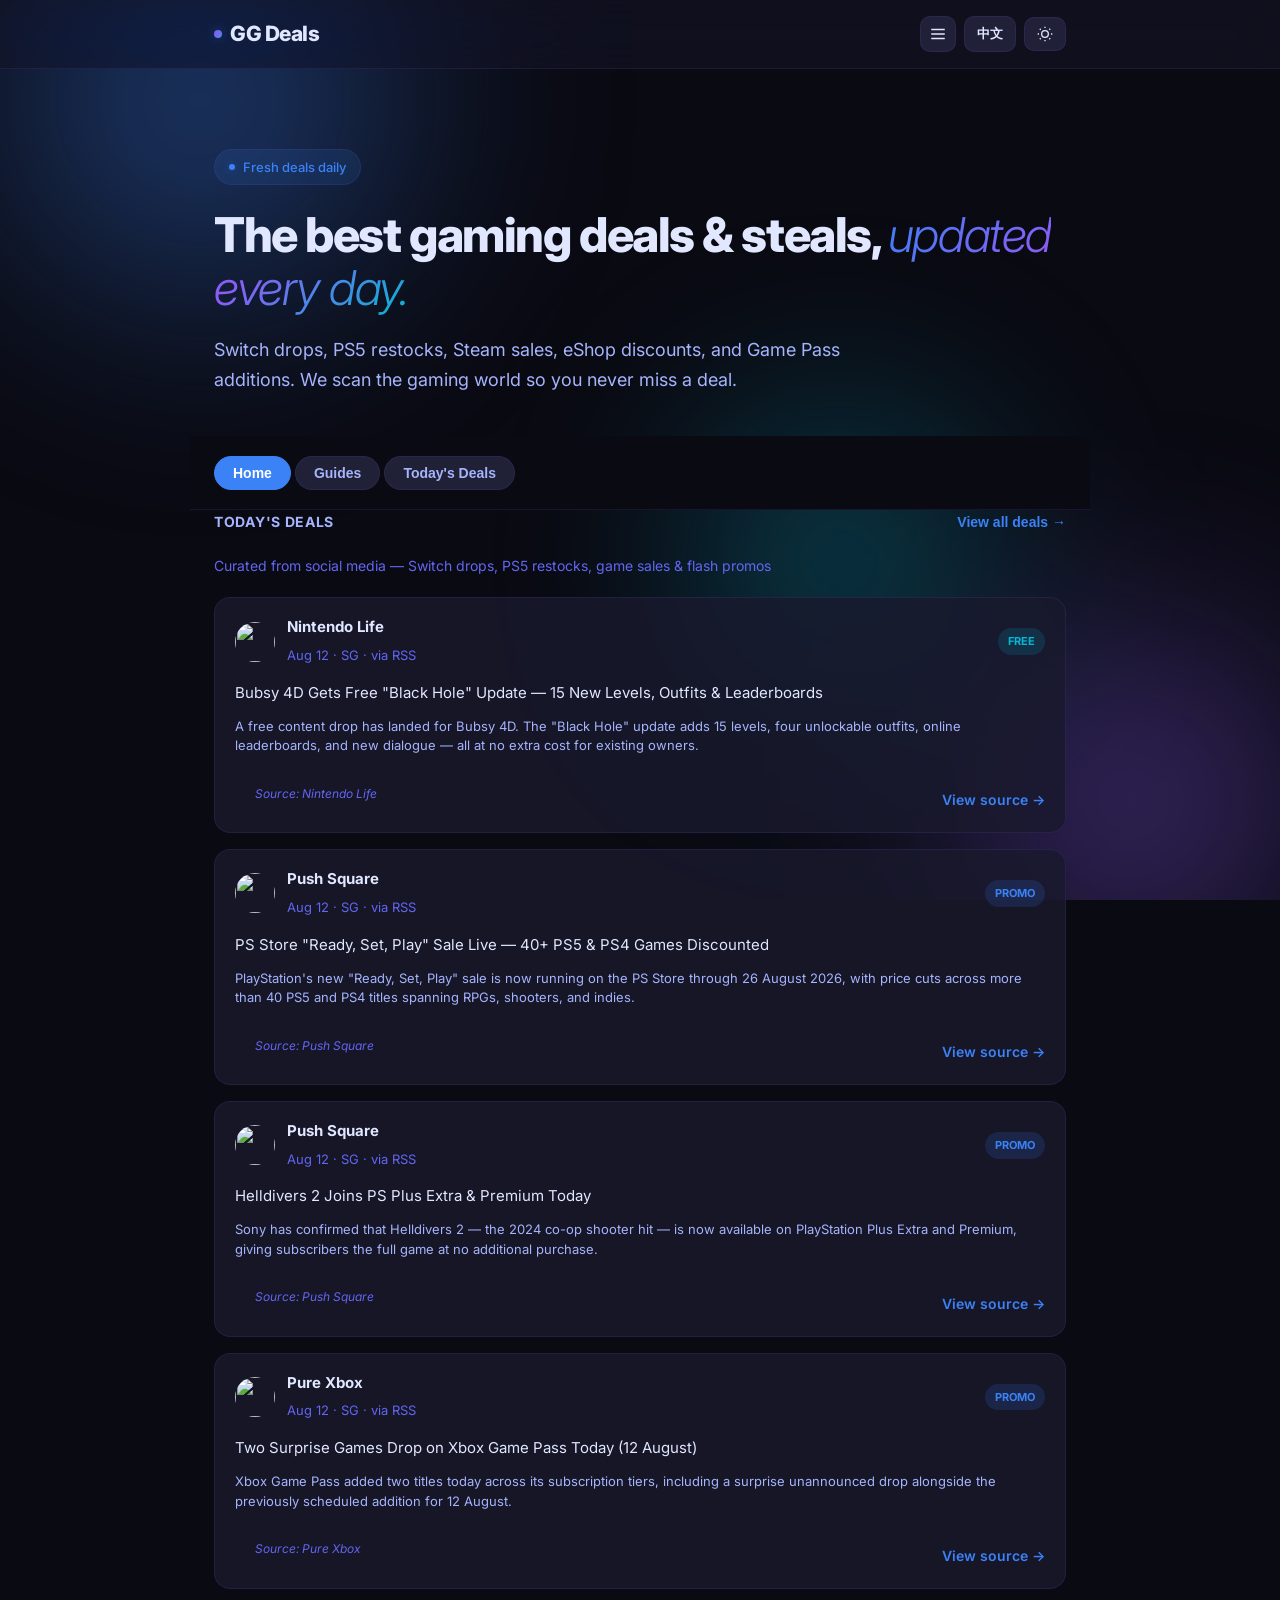
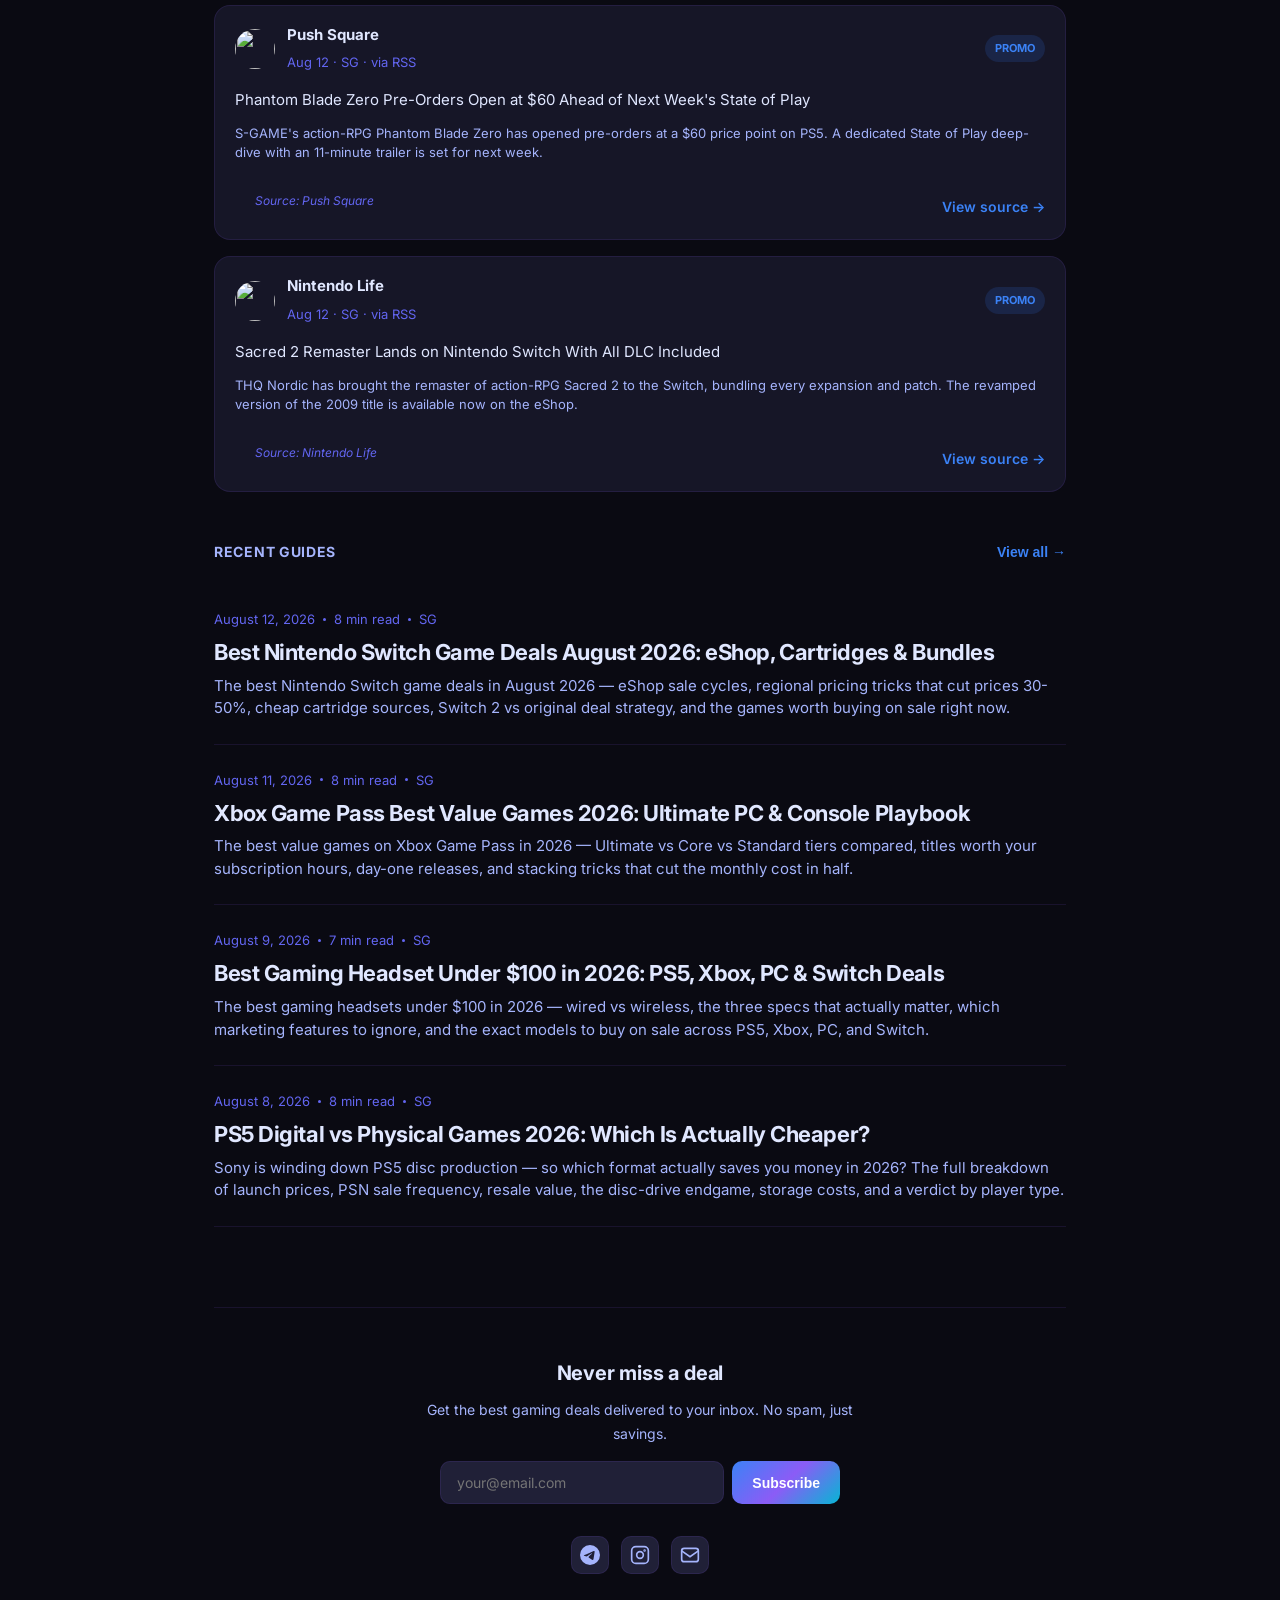
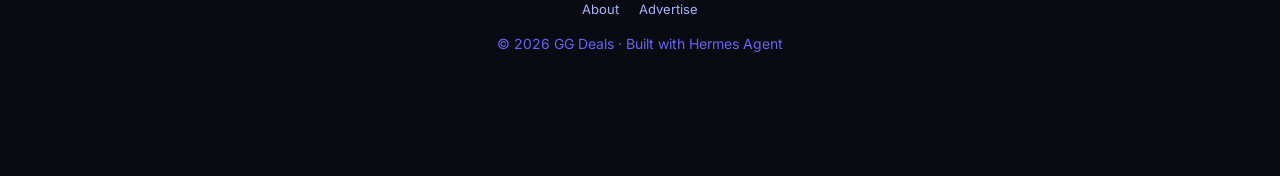
==== commit 266304cb: "Evening deals update: +6 rewritten gaming deals, -25 spam/non-deal junk, tightened RSS filters" ====
--- a/index.html
+++ b/index.html
@@ -6,7 +6,7 @@
     <meta charset="UTF-8">
     <meta name="viewport" content="width=device-width, initial-scale=1.0">
     <title>GG Deals — Nintendo Switch, PS5, Xbox & PC Gaming Deals Updated Daily</title>
-    <meta name="description" content="Daily-updated gaming deals — Nintendo Switch drops, PS5 restocks, Xbox sales, Steam bargains and Game Pass additions. 339+ active deals curated from across the web. Updated every day.">
+    <meta name="description" content="Daily-updated gaming deals — Nintendo Switch drops, PS5 restocks, Xbox sales, Steam bargains and Game Pass additions. 345+ active deals curated from across the web. Updated every day.">
     <meta name="keywords" content="gaming deals, Nintendo Switch deals, PS5 deals, Xbox deals, cheap games, game sales, Steam sales, eShop discounts, PSN sale, Game Pass deals, PC gaming deals, Switch game drops, PS5 restock, Xbox Series X deals, free game giveaways, 游戏优惠, Switch 游戏, PS5 价格, Xbox 优惠, Steam 打折">
     <meta name="author" content="GG Deals">
     <meta name="robots" content="index, follow, max-image-preview:large">
@@ -261,103 +261,65 @@
 
                         <article class="deal-card fade-in" data-country="SG">
             <div class="deal-header">
-                <img src="https://www.google.com/s2/favicons?domain=slickdeals.net&sz=64" alt="" class="deal-avatar" loading="lazy" />
-                <div class="deal-author">
-                    <span class="deal-name">Slickdeals Gaming</span>
+                <img src="https://www.google.com/s2/favicons?domain=nintendolife.com&sz=64" alt="" class="deal-avatar" loading="lazy" />
+                <div class="deal-author">
+                    <span class="deal-name">Nintendo Life</span>
                     <span class="deal-handle">Aug 12 · SG · via RSS</span>
                 </div>
                 <span class="deal-tag deal-tag-free" data-en="FREE" data-zh="免费">FREE</span>
             </div>
-            <div class="deal-body" data-en="Intel Core Ultra 5 250K CPU Bundled With 2 PC Games for $140" data-zh="Intel Core Ultra 5 250K 处理器搭两款 PC 游戏售 140 美元">Intel Core Ultra 5 250K CPU Bundled With 2 PC Games for $140</div>
-            <div class="deal-excerpt" data-en="A Slickdeals find: the Intel Core Ultra 5 250K processor bundled with two PC games for $140 with free in-store pickup. A solid budget gaming CPU combo." data-zh="Slickdeals 好价：Intel Core Ultra 5 250K 处理器搭两款 PC 游戏售 140 美元，门店免费提货。一款不错的入门游戏 CPU 组合。" style="padding: 0 20px 8px; font-size: 13px; color: var(--text-secondary); line-height: 1.5;">A Slickdeals find: the Intel Core Ultra 5 250K processor bundled with two PC games for $140 with free in-store pickup. A solid budget gaming CPU combo.</div>
-            <div class="deal-footer">
-                <span class="deal-source">Source: Slickdeals Gaming</span>
-                <a href="https://slickdeals.net/f/19867689-micro-center-intel-core-ultra-5-250k-plus-cpu-star-wars-galactic-racer-tomb-raider-legacy-of-atlantis-pc-games-140-free-pickup?utm_source=rss&utm_content=fp&utm_medium=RSS2" target="_blank" rel="noopener" class="deal-open">
-                    View source →
-                </a>
-            </div>
-        </article>
-
-        <article class="deal-card fade-in" data-country="SG">
-            <div class="deal-header">
-                <img src="https://www.google.com/s2/favicons?domain=nintendolife.com&sz=64" alt="" class="deal-avatar" loading="lazy" />
-                <div class="deal-author">
-                    <span class="deal-name">Nintendo Life</span>
+            <div class="deal-body" data-en="Bubsy 4D Gets Free &quot;Black Hole&quot; Update — 15 New Levels, Outfits &amp; Leaderboards" data-zh="Bubsy 4D 推出免费&quot;黑洞&quot;更新：15 个新关卡、新服装和排行榜">Bubsy 4D Gets Free &quot;Black Hole&quot; Update — 15 New Levels, Outfits &amp; Leaderboards</div>
+            <div class="deal-excerpt" data-en="A free content drop has landed for Bubsy 4D. The &quot;Black Hole&quot; update adds 15 levels, four unlockable outfits, online leaderboards, and new dialogue — all at no extra cost for existing owners." data-zh="Bubsy 4D 迎来免费内容更新。&quot;黑洞&quot;更新新增 15 个关卡、四套可解锁服装、在线排行榜和新对话内容，现有玩家无需额外付费即可体验。" style="padding: 0 20px 8px; font-size: 13px; color: var(--text-secondary); line-height: 1.5;">A free content drop has landed for Bubsy 4D. The &quot;Black Hole&quot; update adds 15 levels, four unlockable outfits, online leaderboards, and new dialogue — all at no extra cost for existing owners.</div>
+        <div class="deal-media" data-full="https://images.nintendolife.com/50c085a58359e/small.jpg">
+            <img src="https://images.nintendolife.com/50c085a58359e/small.jpg" alt="" loading="lazy" />
+        </div>
+            <div class="deal-footer">
+                <span class="deal-source">Source: Nintendo Life</span>
+                <a href="https://www.nintendolife.com/news/2026/08/bubsy-4d-black-hole-free-update-adds-15-levels-new-outfits-and-more" target="_blank" rel="noopener" class="deal-open">
+                    View source →
+                </a>
+            </div>
+        </article>
+
+        <article class="deal-card fade-in" data-country="SG">
+            <div class="deal-header">
+                <img src="https://www.google.com/s2/favicons?domain=pushsquare.com&sz=64" alt="" class="deal-avatar" loading="lazy" />
+                <div class="deal-author">
+                    <span class="deal-name">Push Square</span>
                     <span class="deal-handle">Aug 12 · SG · via RSS</span>
                 </div>
                 <span class="deal-tag deal-tag-deal" data-en="PROMO" data-zh="优惠">PROMO</span>
             </div>
-            <div class="deal-body" data-en="Bethesda Shows Off Elder Scrolls VI in Private Demo" data-zh="Bethesda 私下展示《上古卷轴6》实机演示">Bethesda Shows Off Elder Scrolls VI in Private Demo</div>
-            <div class="deal-excerpt" data-en="Amid Oblivion Remastered&#x27;s Switch 2 launch, Bethesda quietly hosted a behind-closed-doors playthrough of the next mainline Elder Scrolls for Xbox leadership. No release window yet, but development is clearly progressing." data-zh="在《湮灭重制版》登陆 Switch 2 之际，Bethesda 悄然为 Xbox 高层举办了下一代《上古卷轴》的闭门实机演示。暂无发售档期，但开发显然在推进。" style="padding: 0 20px 8px; font-size: 13px; color: var(--text-secondary); line-height: 1.5;">Amid Oblivion Remastered&#x27;s Switch 2 launch, Bethesda quietly hosted a behind-closed-doors playthrough of the next mainline Elder Scrolls for Xbox leadership. No release window yet, but development is clearly progressing.</div>
-        <div class="deal-media" data-full="https://images.nintendolife.com/333e80acf0a1c/small.jpg">
-            <img src="https://images.nintendolife.com/333e80acf0a1c/small.jpg" alt="" loading="lazy" />
-        </div>
-            <div class="deal-footer">
-                <span class="deal-source">Source: Nintendo Life</span>
-                <a href="https://www.nintendolife.com/news/2026/08/bethesda-just-hosted-a-live-playthrough-of-the-elder-scrolls-vi" target="_blank" rel="noopener" class="deal-open">
-                    View source →
-                </a>
-            </div>
-        </article>
-
-        <article class="deal-card fade-in" data-country="SG">
-            <div class="deal-header">
-                <img src="https://www.google.com/s2/favicons?domain=slickdeals.net&sz=64" alt="" class="deal-avatar" loading="lazy" />
-                <div class="deal-author">
-                    <span class="deal-name">Slickdeals Gaming</span>
+            <div class="deal-body" data-en="PS Store &quot;Ready, Set, Play&quot; Sale Live — 40+ PS5 &amp; PS4 Games Discounted" data-zh="PS Store&quot;Ready, Set, Play&quot;特卖开启：40 多款 PS5/PS4 游戏降价">PS Store &quot;Ready, Set, Play&quot; Sale Live — 40+ PS5 &amp; PS4 Games Discounted</div>
+            <div class="deal-excerpt" data-en="PlayStation&#x27;s new &quot;Ready, Set, Play&quot; sale is now running on the PS Store through 26 August 2026, with price cuts across more than 40 PS5 and PS4 titles spanning RPGs, shooters, and indies." data-zh="PlayStation 全新&quot;Ready, Set, Play&quot;特卖现已在 PS Store 上线，持续至 2026 年 8 月 26 日，涵盖 40 多款 PS5 和 PS4 游戏的降价，涉及 RPG、射击和独立游戏等类型。" style="padding: 0 20px 8px; font-size: 13px; color: var(--text-secondary); line-height: 1.5;">PlayStation&#x27;s new &quot;Ready, Set, Play&quot; sale is now running on the PS Store through 26 August 2026, with price cuts across more than 40 PS5 and PS4 titles spanning RPGs, shooters, and indies.</div>
+        <div class="deal-media" data-full="https://images.pushsquare.com/ff4b0a792d59a/small.jpg">
+            <img src="https://images.pushsquare.com/ff4b0a792d59a/small.jpg" alt="" loading="lazy" />
+        </div>
+            <div class="deal-footer">
+                <span class="deal-source">Source: Push Square</span>
+                <a href="https://www.pushsquare.com/features/40plus-ps5-ps4-games-to-buy-in-ps-stores-ready-set-play-sale" target="_blank" rel="noopener" class="deal-open">
+                    View source →
+                </a>
+            </div>
+        </article>
+
+        <article class="deal-card fade-in" data-country="SG">
+            <div class="deal-header">
+                <img src="https://www.google.com/s2/favicons?domain=pushsquare.com&sz=64" alt="" class="deal-avatar" loading="lazy" />
+                <div class="deal-author">
+                    <span class="deal-name">Push Square</span>
                     <span class="deal-handle">Aug 12 · SG · via RSS</span>
                 </div>
-                <span class="deal-tag deal-tag-free" data-en="FREE" data-zh="免费">FREE</span>
-            </div>
-            <div class="deal-body" data-en="ARCTIC Liquid Freezer III Pro 360 AIO Cooler Drops to $69.90" data-zh="ARCTIC Liquid Freezer III Pro 360 一体水冷降至 69.90 美元">ARCTIC Liquid Freezer III Pro 360 AIO Cooler Drops to $69.90</div>
-            <div class="deal-excerpt" data-en="The well-regarded ARCTIC Liquid Freezer III Pro 360 AIO CPU cooler is down to $69.90 with free shipping — a strong price for a top-tier gaming PC cooler." data-zh="口碑出色的 ARCTIC Liquid Freezer III Pro 360 一体式 CPU 水冷降至 69.90 美元且免运费——对顶级游戏 PC 散热器而言是好价。" style="padding: 0 20px 8px; font-size: 13px; color: var(--text-secondary); line-height: 1.5;">The well-regarded ARCTIC Liquid Freezer III Pro 360 AIO CPU cooler is down to $69.90 with free shipping — a strong price for a top-tier gaming PC cooler.</div>
-            <div class="deal-footer">
-                <span class="deal-source">Source: Slickdeals Gaming</span>
-                <a href="https://slickdeals.net/f/19852710-69-89-arctic-liquid-freezer-iii-pro-360-aio-cpu-cooler-black-at-amazon?utm_source=rss&utm_content=fp&utm_medium=RSS2" target="_blank" rel="noopener" class="deal-open">
-                    View source →
-                </a>
-            </div>
-        </article>
-
-        <article class="deal-card fade-in" data-country="SG">
-            <div class="deal-header">
-                <img src="https://www.google.com/s2/favicons?domain=nintendolife.com&sz=64" alt="" class="deal-avatar" loading="lazy" />
-                <div class="deal-author">
-                    <span class="deal-name">Nintendo Life</span>
-                    <span class="deal-handle">Aug 12 · SG · via RSS</span>
-                </div>
-                <span class="deal-tag deal-tag-deal" data-en="PROMO" data-zh="优惠">PROMO</span>
-            </div>
-            <div class="deal-body" data-en="Crimson Desert Hits Playable State on Switch 2, Due Early 2027" data-zh="《红色沙漠》Switch 2 版已可玩，目标 2027 上半年发售">Crimson Desert Hits Playable State on Switch 2, Due Early 2027</div>
-            <div class="deal-excerpt" data-en="Pearl Abyss confirms the Switch 2 port of Crimson Desert is now playable and targeting a release in the first half of 2027. The ambitious open-world action RPG is shaping up nicely on Nintendo&#x27;s hybrid." data-zh="Pearl Abyss 确认《红色沙漠》Switch 2 移植版已可玩，目标 2027 上半年发售。这款野心十足的开放世界动作 RPG 在任天堂主机上表现渐入佳境。" style="padding: 0 20px 8px; font-size: 13px; color: var(--text-secondary); line-height: 1.5;">Pearl Abyss confirms the Switch 2 port of Crimson Desert is now playable and targeting a release in the first half of 2027. The ambitious open-world action RPG is shaping up nicely on Nintendo&#x27;s hybrid.</div>
-        <div class="deal-media" data-full="https://images.nintendolife.com/70705abc9ffc9/small.jpg">
-            <img src="https://images.nintendolife.com/70705abc9ffc9/small.jpg" alt="" loading="lazy" />
-        </div>
-            <div class="deal-footer">
-                <span class="deal-source">Source: Nintendo Life</span>
-                <a href="https://www.nintendolife.com/news/2026/08/crimson-desert-switch-2-port-now-in-a-playable-state-release-targeting-first-half-of-2027" target="_blank" rel="noopener" class="deal-open">
-                    View source →
-                </a>
-            </div>
-        </article>
-
-        <article class="deal-card fade-in" data-country="SG">
-            <div class="deal-header">
-                <img src="https://www.google.com/s2/favicons?domain=nintendolife.com&sz=64" alt="" class="deal-avatar" loading="lazy" />
-                <div class="deal-author">
-                    <span class="deal-name">Nintendo Life</span>
-                    <span class="deal-handle">Aug 12 · SG · via RSS</span>
-                </div>
-                <span class="deal-tag deal-tag-deal" data-en="PROMO" data-zh="优惠">PROMO</span>
-            </div>
-            <div class="deal-body" data-en="Stardew Valley Switch 2 Edition Gets Physical Release, Pre-Orders Open" data-zh="《星露谷物语》Switch 2 版推出实体卡带，预购已开启">Stardew Valley Switch 2 Edition Gets Physical Release, Pre-Orders Open</div>
-            <div class="deal-excerpt" data-en="ConcernedApe&#x27;s farming phenomenon is getting a boxed Switch 2 Edition. Pre-orders are live now for the physical cartridge, letting collectors finally shelve the modern classic." data-zh="ConcernedApe 的农场神作即将推出 Switch 2 盒装版。实体卡带预购现已开启，收藏玩家终于可以把这款现代经典摆上货架。" style="padding: 0 20px 8px; font-size: 13px; color: var(--text-secondary); line-height: 1.5;">ConcernedApe&#x27;s farming phenomenon is getting a boxed Switch 2 Edition. Pre-orders are live now for the physical cartridge, letting collectors finally shelve the modern classic.</div>
-        <div class="deal-media" data-full="https://images.nintendolife.com/ea6c6f93e6884/small.jpg">
-            <img src="https://images.nintendolife.com/ea6c6f93e6884/small.jpg" alt="" loading="lazy" />
-        </div>
-            <div class="deal-footer">
-                <span class="deal-source">Source: Nintendo Life</span>
-                <a href="https://www.nintendolife.com/news/2026/08/stardew-valley-switch-2-edition-physical-release-announced-pre-orders-now-live" target="_blank" rel="noopener" class="deal-open">
+                <span class="deal-tag deal-tag-deal" data-en="PROMO" data-zh="优惠">PROMO</span>
+            </div>
+            <div class="deal-body" data-en="Helldivers 2 Joins PS Plus Extra &amp; Premium Today" data-zh="《绝地潜兵2》今日加入 PS Plus Extra 和 Premium">Helldivers 2 Joins PS Plus Extra &amp; Premium Today</div>
+            <div class="deal-excerpt" data-en="Sony has confirmed that Helldivers 2 — the 2024 co-op shooter hit — is now available on PlayStation Plus Extra and Premium, giving subscribers the full game at no additional purchase." data-zh="索尼确认 2024 年合作射击大作《绝地潜兵2》现已加入 PlayStation Plus Extra 和 Premium，订阅用户无需额外购买即可游玩完整游戏。" style="padding: 0 20px 8px; font-size: 13px; color: var(--text-secondary); line-height: 1.5;">Sony has confirmed that Helldivers 2 — the 2024 co-op shooter hit — is now available on PlayStation Plus Extra and Premium, giving subscribers the full game at no additional purchase.</div>
+        <div class="deal-media" data-full="https://images.pushsquare.com/cc2e7d8b08593/small.jpg">
+            <img src="https://images.pushsquare.com/cc2e7d8b08593/small.jpg" alt="" loading="lazy" />
+        </div>
+            <div class="deal-footer">
+                <span class="deal-source">Source: Push Square</span>
+                <a href="https://www.pushsquare.com/news/2026/08/helldivers-2-joins-ps-plus-extra-today-ahead-of-full-august-2026-reveal" target="_blank" rel="noopener" class="deal-open">
                     View source →
                 </a>
             </div>
@@ -372,14 +334,58 @@
                 </div>
                 <span class="deal-tag deal-tag-deal" data-en="PROMO" data-zh="优惠">PROMO</span>
             </div>
-            <div class="deal-body" data-en="Xbox Boss Shares First Impressions of Elder Scrolls VI Demo" data-zh="Xbox 高层分享《上古卷轴6》试玩初印象">Xbox Boss Shares First Impressions of Elder Scrolls VI Demo</div>
-            <div class="deal-excerpt" data-en="After a private live playthrough, Xbox leadership has shared brief, positive thoughts on The Elder Scrolls VI&#x27;s current state of development." data-zh="在一场闭门实机试玩后，Xbox 高层对《上古卷轴6》当前的开发状态发表了简短且正面的看法。" style="padding: 0 20px 8px; font-size: 13px; color: var(--text-secondary); line-height: 1.5;">After a private live playthrough, Xbox leadership has shared brief, positive thoughts on The Elder Scrolls VI&#x27;s current state of development.</div>
-        <div class="deal-media" data-full="https://images.purexbox.com/5413008322209/small.jpg">
-            <img src="https://images.purexbox.com/5413008322209/small.jpg" alt="" loading="lazy" />
+            <div class="deal-body" data-en="Two Surprise Games Drop on Xbox Game Pass Today (12 August)" data-zh="两款游戏今日惊喜加入 Xbox Game Pass（8 月 12 日）">Two Surprise Games Drop on Xbox Game Pass Today (12 August)</div>
+            <div class="deal-excerpt" data-en="Xbox Game Pass added two titles today across its subscription tiers, including a surprise unannounced drop alongside the previously scheduled addition for 12 August." data-zh="Xbox Game Pass 今日在各订阅档位新增两款游戏，其中包含一款此前未公布的惊喜新作，以及原定于 8 月 12 日上线的作品。" style="padding: 0 20px 8px; font-size: 13px; color: var(--text-secondary); line-height: 1.5;">Xbox Game Pass added two titles today across its subscription tiers, including a surprise unannounced drop alongside the previously scheduled addition for 12 August.</div>
+        <div class="deal-media" data-full="https://images.purexbox.com/9a6821e0a461f/small.jpg">
+            <img src="https://images.purexbox.com/9a6821e0a461f/small.jpg" alt="" loading="lazy" />
         </div>
             <div class="deal-footer">
                 <span class="deal-source">Source: Pure Xbox</span>
-                <a href="https://www.purexbox.com/news/2026/08/xbox-boss-reveals-brief-thoughts-on-elder-scrolls-6-after-seeing-a-live-playthrough" target="_blank" rel="noopener" class="deal-open">
+                <a href="https://www.purexbox.com/news/2026/08/two-games-are-available-today-across-various-tiers-of-xbox-game-pass-august-12" target="_blank" rel="noopener" class="deal-open">
+                    View source →
+                </a>
+            </div>
+        </article>
+
+        <article class="deal-card fade-in" data-country="SG">
+            <div class="deal-header">
+                <img src="https://www.google.com/s2/favicons?domain=pushsquare.com&sz=64" alt="" class="deal-avatar" loading="lazy" />
+                <div class="deal-author">
+                    <span class="deal-name">Push Square</span>
+                    <span class="deal-handle">Aug 12 · SG · via RSS</span>
+                </div>
+                <span class="deal-tag deal-tag-deal" data-en="PROMO" data-zh="优惠">PROMO</span>
+            </div>
+            <div class="deal-body" data-en="Phantom Blade Zero Pre-Orders Open at $60 Ahead of Next Week&#x27;s State of Play" data-zh="《幻刃零》开启预购，定价 60 美元，下周 State of Play 深度展示">Phantom Blade Zero Pre-Orders Open at $60 Ahead of Next Week&#x27;s State of Play</div>
+            <div class="deal-excerpt" data-en="S-GAME&#x27;s action-RPG Phantom Blade Zero has opened pre-orders at a $60 price point on PS5. A dedicated State of Play deep-dive with an 11-minute trailer is set for next week." data-zh="S-GAME 的动作 RPG《幻刃零》已在 PS5 开启预购，定价 60 美元。下周将举行专属 State of Play 深度展示，并公布 11 分钟预告片。" style="padding: 0 20px 8px; font-size: 13px; color: var(--text-secondary); line-height: 1.5;">S-GAME&#x27;s action-RPG Phantom Blade Zero has opened pre-orders at a $60 price point on PS5. A dedicated State of Play deep-dive with an 11-minute trailer is set for next week.</div>
+        <div class="deal-media" data-full="https://images.pushsquare.com/5b3a8cd3a41dc/small.jpg">
+            <img src="https://images.pushsquare.com/5b3a8cd3a41dc/small.jpg" alt="" loading="lazy" />
+        </div>
+            <div class="deal-footer">
+                <span class="deal-source">Source: Push Square</span>
+                <a href="https://www.pushsquare.com/news/2026/08/state-of-play-for-phantom-blade-zero-announced-for-next-week-11-minute-trailer-revealed" target="_blank" rel="noopener" class="deal-open">
+                    View source →
+                </a>
+            </div>
+        </article>
+
+        <article class="deal-card fade-in" data-country="SG">
+            <div class="deal-header">
+                <img src="https://www.google.com/s2/favicons?domain=nintendolife.com&sz=64" alt="" class="deal-avatar" loading="lazy" />
+                <div class="deal-author">
+                    <span class="deal-name">Nintendo Life</span>
+                    <span class="deal-handle">Aug 12 · SG · via RSS</span>
+                </div>
+                <span class="deal-tag deal-tag-deal" data-en="PROMO" data-zh="优惠">PROMO</span>
+            </div>
+            <div class="deal-body" data-en="Sacred 2 Remaster Lands on Nintendo Switch With All DLC Included" data-zh="《圣域2》重制版登陆 Nintendo Switch，包含全部 DLC">Sacred 2 Remaster Lands on Nintendo Switch With All DLC Included</div>
+            <div class="deal-excerpt" data-en="THQ Nordic has brought the remaster of action-RPG Sacred 2 to the Switch, bundling every expansion and patch. The revamped version of the 2009 title is available now on the eShop." data-zh="THQ Nordic 将动作 RPG《圣域2》的重制版带到了 Switch，并打包了所有扩展和补丁。这款 2009 年作品的重制版现已在 eShop 上架。" style="padding: 0 20px 8px; font-size: 13px; color: var(--text-secondary); line-height: 1.5;">THQ Nordic has brought the remaster of action-RPG Sacred 2 to the Switch, bundling every expansion and patch. The revamped version of the 2009 title is available now on the eShop.</div>
+        <div class="deal-media" data-full="https://images.nintendolife.com/ab3aa288f4498/small.jpg">
+            <img src="https://images.nintendolife.com/ab3aa288f4498/small.jpg" alt="" loading="lazy" />
+        </div>
+            <div class="deal-footer">
+                <span class="deal-source">Source: Nintendo Life</span>
+                <a href="https://www.nintendolife.com/news/2026/08/thqs-sacred-2-remaster-is-finally-available-for-switch-includes-all-expansions-and-updates" target="_blank" rel="noopener" class="deal-open">
                     View source →
                 </a>
             </div>
@@ -575,6 +581,138 @@
         <div class="deal-list">
 
                     <article class="deal-card fade-in" data-country="SG">
+            <div class="deal-header">
+                <img src="https://www.google.com/s2/favicons?domain=nintendolife.com&sz=64" alt="" class="deal-avatar" loading="lazy" />
+                <div class="deal-author">
+                    <span class="deal-name">Nintendo Life</span>
+                    <span class="deal-handle">Aug 12 · SG · via RSS</span>
+                </div>
+                <span class="deal-tag deal-tag-free" data-en="FREE" data-zh="免费">FREE</span>
+            </div>
+            <div class="deal-body" data-en="Bubsy 4D Gets Free &quot;Black Hole&quot; Update — 15 New Levels, Outfits &amp; Leaderboards" data-zh="Bubsy 4D 推出免费&quot;黑洞&quot;更新：15 个新关卡、新服装和排行榜">Bubsy 4D Gets Free &quot;Black Hole&quot; Update — 15 New Levels, Outfits &amp; Leaderboards</div>
+            <div class="deal-excerpt" data-en="A free content drop has landed for Bubsy 4D. The &quot;Black Hole&quot; update adds 15 levels, four unlockable outfits, online leaderboards, and new dialogue — all at no extra cost for existing owners." data-zh="Bubsy 4D 迎来免费内容更新。&quot;黑洞&quot;更新新增 15 个关卡、四套可解锁服装、在线排行榜和新对话内容，现有玩家无需额外付费即可体验。" style="padding: 0 20px 8px; font-size: 13px; color: var(--text-secondary); line-height: 1.5;">A free content drop has landed for Bubsy 4D. The &quot;Black Hole&quot; update adds 15 levels, four unlockable outfits, online leaderboards, and new dialogue — all at no extra cost for existing owners.</div>
+        <div class="deal-media" data-full="https://images.nintendolife.com/50c085a58359e/small.jpg">
+            <img src="https://images.nintendolife.com/50c085a58359e/small.jpg" alt="" loading="lazy" />
+        </div>
+            <div class="deal-footer">
+                <span class="deal-source">Source: Nintendo Life</span>
+                <a href="https://www.nintendolife.com/news/2026/08/bubsy-4d-black-hole-free-update-adds-15-levels-new-outfits-and-more" target="_blank" rel="noopener" class="deal-open">
+                    View source →
+                </a>
+            </div>
+        </article>
+
+        <article class="deal-card fade-in" data-country="SG">
+            <div class="deal-header">
+                <img src="https://www.google.com/s2/favicons?domain=pushsquare.com&sz=64" alt="" class="deal-avatar" loading="lazy" />
+                <div class="deal-author">
+                    <span class="deal-name">Push Square</span>
+                    <span class="deal-handle">Aug 12 · SG · via RSS</span>
+                </div>
+                <span class="deal-tag deal-tag-deal" data-en="PROMO" data-zh="优惠">PROMO</span>
+            </div>
+            <div class="deal-body" data-en="PS Store &quot;Ready, Set, Play&quot; Sale Live — 40+ PS5 &amp; PS4 Games Discounted" data-zh="PS Store&quot;Ready, Set, Play&quot;特卖开启：40 多款 PS5/PS4 游戏降价">PS Store &quot;Ready, Set, Play&quot; Sale Live — 40+ PS5 &amp; PS4 Games Discounted</div>
+            <div class="deal-excerpt" data-en="PlayStation&#x27;s new &quot;Ready, Set, Play&quot; sale is now running on the PS Store through 26 August 2026, with price cuts across more than 40 PS5 and PS4 titles spanning RPGs, shooters, and indies." data-zh="PlayStation 全新&quot;Ready, Set, Play&quot;特卖现已在 PS Store 上线，持续至 2026 年 8 月 26 日，涵盖 40 多款 PS5 和 PS4 游戏的降价，涉及 RPG、射击和独立游戏等类型。" style="padding: 0 20px 8px; font-size: 13px; color: var(--text-secondary); line-height: 1.5;">PlayStation&#x27;s new &quot;Ready, Set, Play&quot; sale is now running on the PS Store through 26 August 2026, with price cuts across more than 40 PS5 and PS4 titles spanning RPGs, shooters, and indies.</div>
+        <div class="deal-media" data-full="https://images.pushsquare.com/ff4b0a792d59a/small.jpg">
+            <img src="https://images.pushsquare.com/ff4b0a792d59a/small.jpg" alt="" loading="lazy" />
+        </div>
+            <div class="deal-footer">
+                <span class="deal-source">Source: Push Square</span>
+                <a href="https://www.pushsquare.com/features/40plus-ps5-ps4-games-to-buy-in-ps-stores-ready-set-play-sale" target="_blank" rel="noopener" class="deal-open">
+                    View source →
+                </a>
+            </div>
+        </article>
+
+        <article class="deal-card fade-in" data-country="SG">
+            <div class="deal-header">
+                <img src="https://www.google.com/s2/favicons?domain=pushsquare.com&sz=64" alt="" class="deal-avatar" loading="lazy" />
+                <div class="deal-author">
+                    <span class="deal-name">Push Square</span>
+                    <span class="deal-handle">Aug 12 · SG · via RSS</span>
+                </div>
+                <span class="deal-tag deal-tag-deal" data-en="PROMO" data-zh="优惠">PROMO</span>
+            </div>
+            <div class="deal-body" data-en="Helldivers 2 Joins PS Plus Extra &amp; Premium Today" data-zh="《绝地潜兵2》今日加入 PS Plus Extra 和 Premium">Helldivers 2 Joins PS Plus Extra &amp; Premium Today</div>
+            <div class="deal-excerpt" data-en="Sony has confirmed that Helldivers 2 — the 2024 co-op shooter hit — is now available on PlayStation Plus Extra and Premium, giving subscribers the full game at no additional purchase." data-zh="索尼确认 2024 年合作射击大作《绝地潜兵2》现已加入 PlayStation Plus Extra 和 Premium，订阅用户无需额外购买即可游玩完整游戏。" style="padding: 0 20px 8px; font-size: 13px; color: var(--text-secondary); line-height: 1.5;">Sony has confirmed that Helldivers 2 — the 2024 co-op shooter hit — is now available on PlayStation Plus Extra and Premium, giving subscribers the full game at no additional purchase.</div>
+        <div class="deal-media" data-full="https://images.pushsquare.com/cc2e7d8b08593/small.jpg">
+            <img src="https://images.pushsquare.com/cc2e7d8b08593/small.jpg" alt="" loading="lazy" />
+        </div>
+            <div class="deal-footer">
+                <span class="deal-source">Source: Push Square</span>
+                <a href="https://www.pushsquare.com/news/2026/08/helldivers-2-joins-ps-plus-extra-today-ahead-of-full-august-2026-reveal" target="_blank" rel="noopener" class="deal-open">
+                    View source →
+                </a>
+            </div>
+        </article>
+
+        <article class="deal-card fade-in" data-country="SG">
+            <div class="deal-header">
+                <img src="https://www.google.com/s2/favicons?domain=purexbox.com&sz=64" alt="" class="deal-avatar" loading="lazy" />
+                <div class="deal-author">
+                    <span class="deal-name">Pure Xbox</span>
+                    <span class="deal-handle">Aug 12 · SG · via RSS</span>
+                </div>
+                <span class="deal-tag deal-tag-deal" data-en="PROMO" data-zh="优惠">PROMO</span>
+            </div>
+            <div class="deal-body" data-en="Two Surprise Games Drop on Xbox Game Pass Today (12 August)" data-zh="两款游戏今日惊喜加入 Xbox Game Pass（8 月 12 日）">Two Surprise Games Drop on Xbox Game Pass Today (12 August)</div>
+            <div class="deal-excerpt" data-en="Xbox Game Pass added two titles today across its subscription tiers, including a surprise unannounced drop alongside the previously scheduled addition for 12 August." data-zh="Xbox Game Pass 今日在各订阅档位新增两款游戏，其中包含一款此前未公布的惊喜新作，以及原定于 8 月 12 日上线的作品。" style="padding: 0 20px 8px; font-size: 13px; color: var(--text-secondary); line-height: 1.5;">Xbox Game Pass added two titles today across its subscription tiers, including a surprise unannounced drop alongside the previously scheduled addition for 12 August.</div>
+        <div class="deal-media" data-full="https://images.purexbox.com/9a6821e0a461f/small.jpg">
+            <img src="https://images.purexbox.com/9a6821e0a461f/small.jpg" alt="" loading="lazy" />
+        </div>
+            <div class="deal-footer">
+                <span class="deal-source">Source: Pure Xbox</span>
+                <a href="https://www.purexbox.com/news/2026/08/two-games-are-available-today-across-various-tiers-of-xbox-game-pass-august-12" target="_blank" rel="noopener" class="deal-open">
+                    View source →
+                </a>
+            </div>
+        </article>
+
+        <article class="deal-card fade-in" data-country="SG">
+            <div class="deal-header">
+                <img src="https://www.google.com/s2/favicons?domain=pushsquare.com&sz=64" alt="" class="deal-avatar" loading="lazy" />
+                <div class="deal-author">
+                    <span class="deal-name">Push Square</span>
+                    <span class="deal-handle">Aug 12 · SG · via RSS</span>
+                </div>
+                <span class="deal-tag deal-tag-deal" data-en="PROMO" data-zh="优惠">PROMO</span>
+            </div>
+            <div class="deal-body" data-en="Phantom Blade Zero Pre-Orders Open at $60 Ahead of Next Week&#x27;s State of Play" data-zh="《幻刃零》开启预购，定价 60 美元，下周 State of Play 深度展示">Phantom Blade Zero Pre-Orders Open at $60 Ahead of Next Week&#x27;s State of Play</div>
+            <div class="deal-excerpt" data-en="S-GAME&#x27;s action-RPG Phantom Blade Zero has opened pre-orders at a $60 price point on PS5. A dedicated State of Play deep-dive with an 11-minute trailer is set for next week." data-zh="S-GAME 的动作 RPG《幻刃零》已在 PS5 开启预购，定价 60 美元。下周将举行专属 State of Play 深度展示，并公布 11 分钟预告片。" style="padding: 0 20px 8px; font-size: 13px; color: var(--text-secondary); line-height: 1.5;">S-GAME&#x27;s action-RPG Phantom Blade Zero has opened pre-orders at a $60 price point on PS5. A dedicated State of Play deep-dive with an 11-minute trailer is set for next week.</div>
+        <div class="deal-media" data-full="https://images.pushsquare.com/5b3a8cd3a41dc/small.jpg">
+            <img src="https://images.pushsquare.com/5b3a8cd3a41dc/small.jpg" alt="" loading="lazy" />
+        </div>
+            <div class="deal-footer">
+                <span class="deal-source">Source: Push Square</span>
+                <a href="https://www.pushsquare.com/news/2026/08/state-of-play-for-phantom-blade-zero-announced-for-next-week-11-minute-trailer-revealed" target="_blank" rel="noopener" class="deal-open">
+                    View source →
+                </a>
+            </div>
+        </article>
+
+        <article class="deal-card fade-in" data-country="SG">
+            <div class="deal-header">
+                <img src="https://www.google.com/s2/favicons?domain=nintendolife.com&sz=64" alt="" class="deal-avatar" loading="lazy" />
+                <div class="deal-author">
+                    <span class="deal-name">Nintendo Life</span>
+                    <span class="deal-handle">Aug 12 · SG · via RSS</span>
+                </div>
+                <span class="deal-tag deal-tag-deal" data-en="PROMO" data-zh="优惠">PROMO</span>
+            </div>
+            <div class="deal-body" data-en="Sacred 2 Remaster Lands on Nintendo Switch With All DLC Included" data-zh="《圣域2》重制版登陆 Nintendo Switch，包含全部 DLC">Sacred 2 Remaster Lands on Nintendo Switch With All DLC Included</div>
+            <div class="deal-excerpt" data-en="THQ Nordic has brought the remaster of action-RPG Sacred 2 to the Switch, bundling every expansion and patch. The revamped version of the 2009 title is available now on the eShop." data-zh="THQ Nordic 将动作 RPG《圣域2》的重制版带到了 Switch，并打包了所有扩展和补丁。这款 2009 年作品的重制版现已在 eShop 上架。" style="padding: 0 20px 8px; font-size: 13px; color: var(--text-secondary); line-height: 1.5;">THQ Nordic has brought the remaster of action-RPG Sacred 2 to the Switch, bundling every expansion and patch. The revamped version of the 2009 title is available now on the eShop.</div>
+        <div class="deal-media" data-full="https://images.nintendolife.com/ab3aa288f4498/small.jpg">
+            <img src="https://images.nintendolife.com/ab3aa288f4498/small.jpg" alt="" loading="lazy" />
+        </div>
+            <div class="deal-footer">
+                <span class="deal-source">Source: Nintendo Life</span>
+                <a href="https://www.nintendolife.com/news/2026/08/thqs-sacred-2-remaster-is-finally-available-for-switch-includes-all-expansions-and-updates" target="_blank" rel="noopener" class="deal-open">
+                    View source →
+                </a>
+            </div>
+        </article>
+
+        <article class="deal-card fade-in" data-country="SG">
             <div class="deal-header">
                 <img src="https://www.google.com/s2/favicons?domain=slickdeals.net&sz=64" alt="" class="deal-avatar" loading="lazy" />
                 <div class="deal-author">
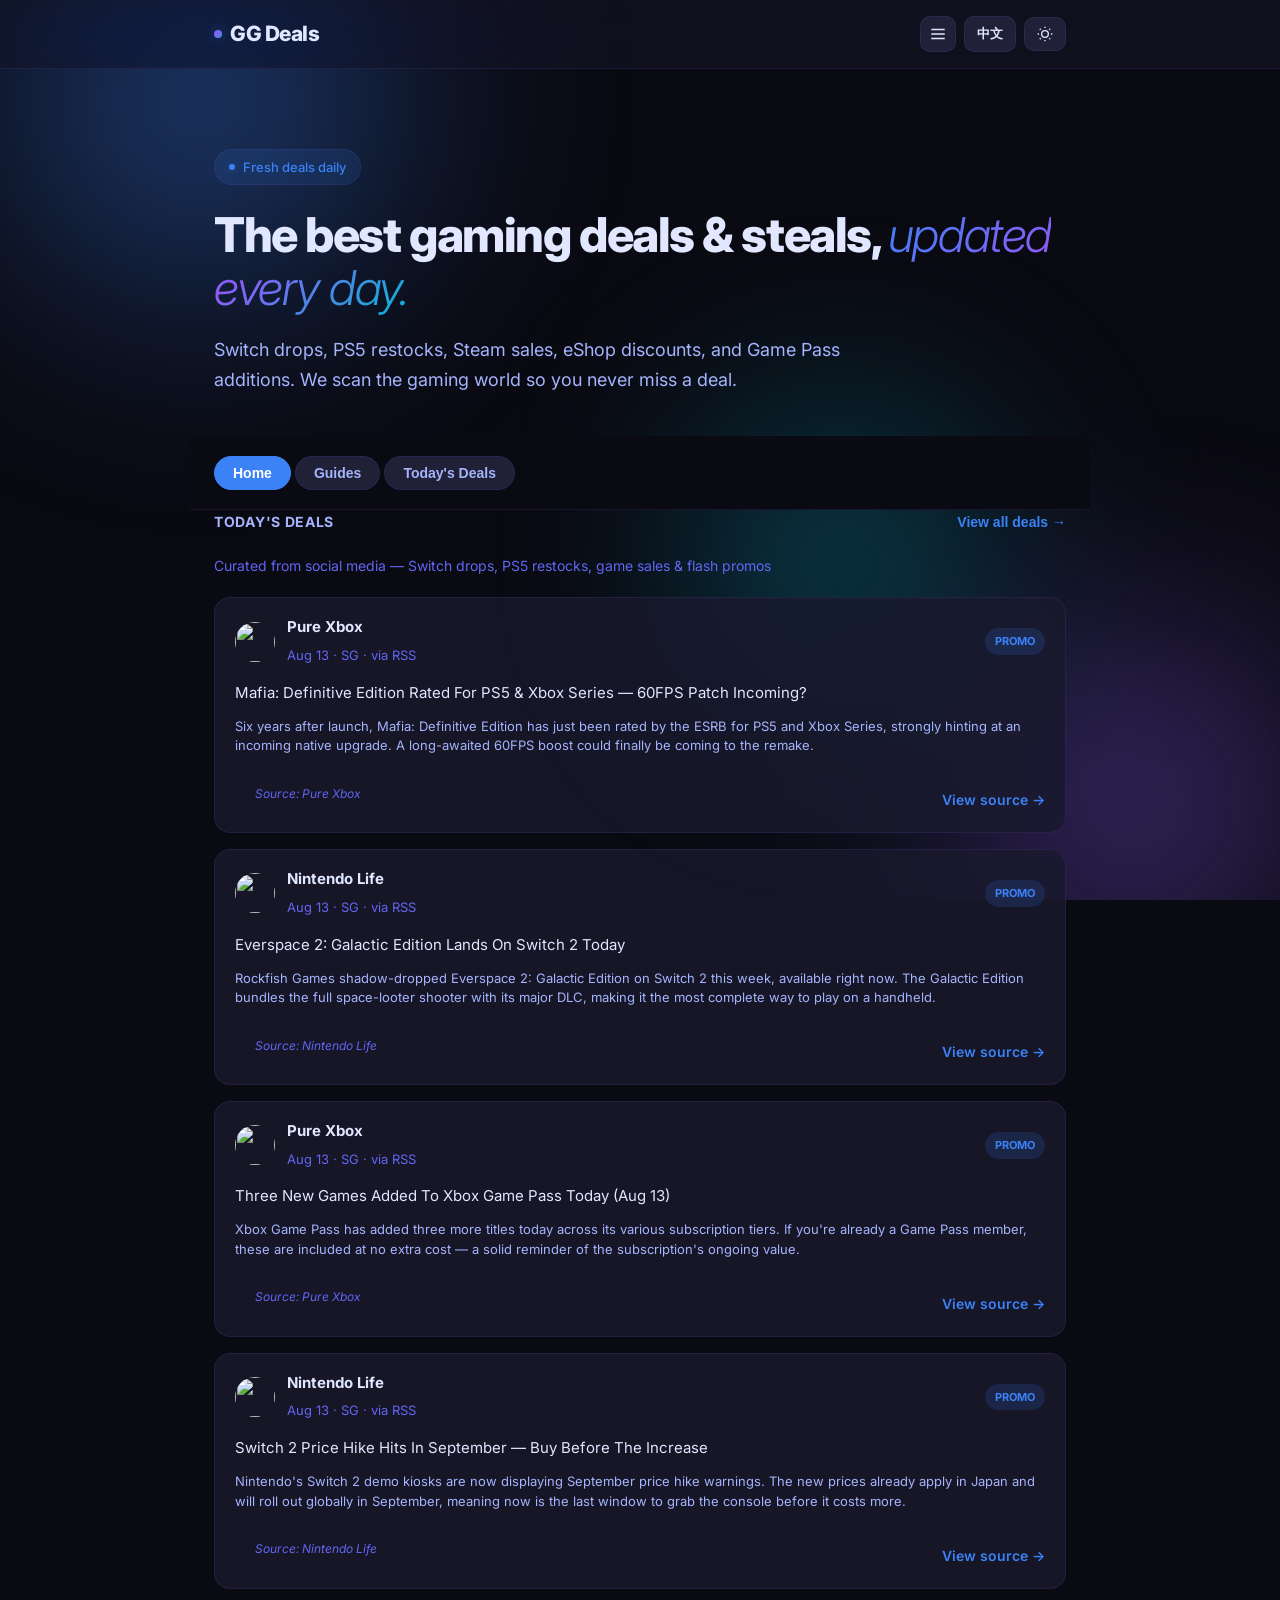
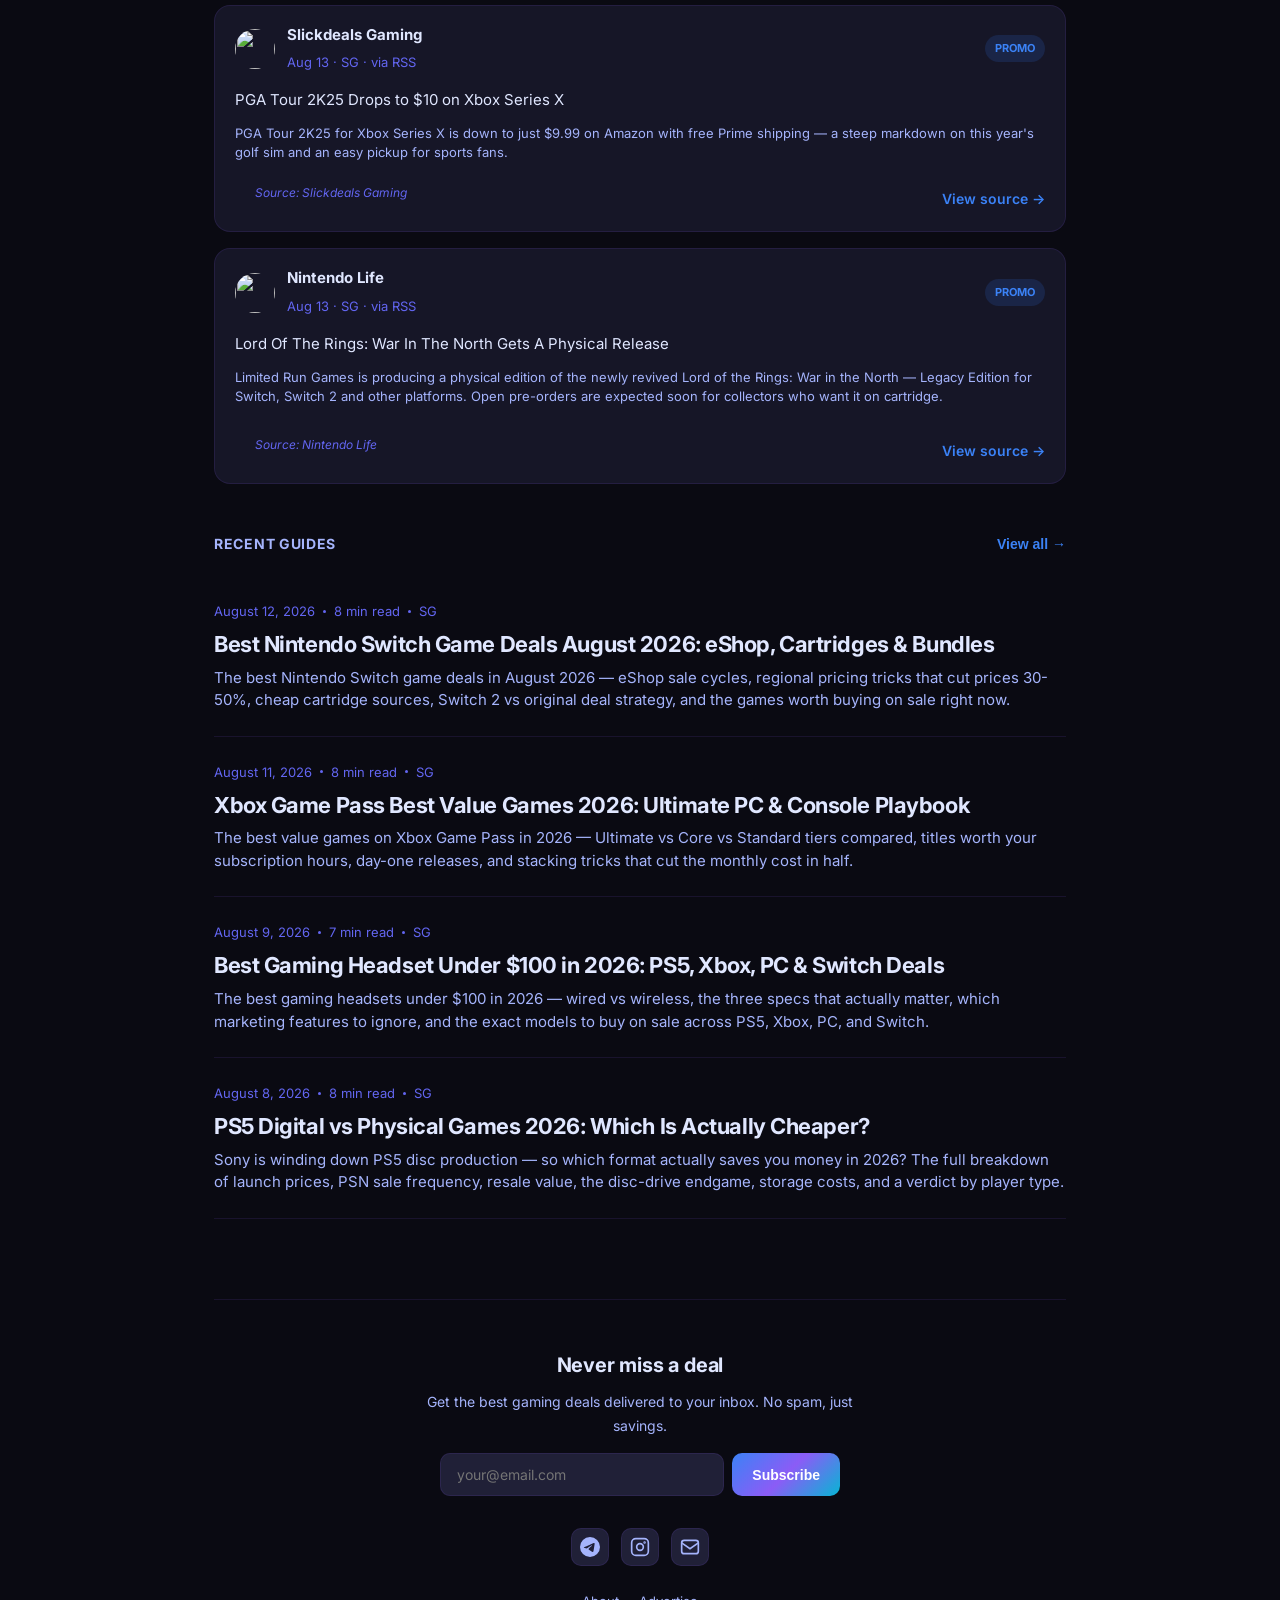
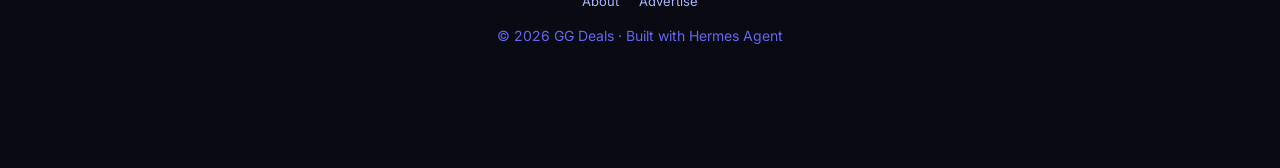
==== commit 8b6a99d5: "Evening deals update (7 new)" ====
--- a/index.html
+++ b/index.html
@@ -6,7 +6,7 @@
     <meta charset="UTF-8">
     <meta name="viewport" content="width=device-width, initial-scale=1.0">
     <title>GG Deals — Nintendo Switch, PS5, Xbox & PC Gaming Deals Updated Daily</title>
-    <meta name="description" content="Daily-updated gaming deals — Nintendo Switch drops, PS5 restocks, Xbox sales, Steam bargains and Game Pass additions. 345+ active deals curated from across the web. Updated every day.">
+    <meta name="description" content="Daily-updated gaming deals — Nintendo Switch drops, PS5 restocks, Xbox sales, Steam bargains and Game Pass additions. 361+ active deals curated from across the web. Updated every day.">
     <meta name="keywords" content="gaming deals, Nintendo Switch deals, PS5 deals, Xbox deals, cheap games, game sales, Steam sales, eShop discounts, PSN sale, Game Pass deals, PC gaming deals, Switch game drops, PS5 restock, Xbox Series X deals, free game giveaways, 游戏优惠, Switch 游戏, PS5 价格, Xbox 优惠, Steam 打折">
     <meta name="author" content="GG Deals">
     <meta name="robots" content="index, follow, max-image-preview:large">
@@ -261,131 +261,128 @@
 
                         <article class="deal-card fade-in" data-country="SG">
             <div class="deal-header">
-                <img src="https://www.google.com/s2/favicons?domain=nintendolife.com&sz=64" alt="" class="deal-avatar" loading="lazy" />
-                <div class="deal-author">
-                    <span class="deal-name">Nintendo Life</span>
-                    <span class="deal-handle">Aug 12 · SG · via RSS</span>
-                </div>
-                <span class="deal-tag deal-tag-free" data-en="FREE" data-zh="免费">FREE</span>
-            </div>
-            <div class="deal-body" data-en="Bubsy 4D Gets Free &quot;Black Hole&quot; Update — 15 New Levels, Outfits &amp; Leaderboards" data-zh="Bubsy 4D 推出免费&quot;黑洞&quot;更新：15 个新关卡、新服装和排行榜">Bubsy 4D Gets Free &quot;Black Hole&quot; Update — 15 New Levels, Outfits &amp; Leaderboards</div>
-            <div class="deal-excerpt" data-en="A free content drop has landed for Bubsy 4D. The &quot;Black Hole&quot; update adds 15 levels, four unlockable outfits, online leaderboards, and new dialogue — all at no extra cost for existing owners." data-zh="Bubsy 4D 迎来免费内容更新。&quot;黑洞&quot;更新新增 15 个关卡、四套可解锁服装、在线排行榜和新对话内容，现有玩家无需额外付费即可体验。" style="padding: 0 20px 8px; font-size: 13px; color: var(--text-secondary); line-height: 1.5;">A free content drop has landed for Bubsy 4D. The &quot;Black Hole&quot; update adds 15 levels, four unlockable outfits, online leaderboards, and new dialogue — all at no extra cost for existing owners.</div>
-        <div class="deal-media" data-full="https://images.nintendolife.com/50c085a58359e/small.jpg">
-            <img src="https://images.nintendolife.com/50c085a58359e/small.jpg" alt="" loading="lazy" />
-        </div>
-            <div class="deal-footer">
-                <span class="deal-source">Source: Nintendo Life</span>
-                <a href="https://www.nintendolife.com/news/2026/08/bubsy-4d-black-hole-free-update-adds-15-levels-new-outfits-and-more" target="_blank" rel="noopener" class="deal-open">
-                    View source →
-                </a>
-            </div>
-        </article>
-
-        <article class="deal-card fade-in" data-country="SG">
-            <div class="deal-header">
-                <img src="https://www.google.com/s2/favicons?domain=pushsquare.com&sz=64" alt="" class="deal-avatar" loading="lazy" />
-                <div class="deal-author">
-                    <span class="deal-name">Push Square</span>
-                    <span class="deal-handle">Aug 12 · SG · via RSS</span>
-                </div>
-                <span class="deal-tag deal-tag-deal" data-en="PROMO" data-zh="优惠">PROMO</span>
-            </div>
-            <div class="deal-body" data-en="PS Store &quot;Ready, Set, Play&quot; Sale Live — 40+ PS5 &amp; PS4 Games Discounted" data-zh="PS Store&quot;Ready, Set, Play&quot;特卖开启：40 多款 PS5/PS4 游戏降价">PS Store &quot;Ready, Set, Play&quot; Sale Live — 40+ PS5 &amp; PS4 Games Discounted</div>
-            <div class="deal-excerpt" data-en="PlayStation&#x27;s new &quot;Ready, Set, Play&quot; sale is now running on the PS Store through 26 August 2026, with price cuts across more than 40 PS5 and PS4 titles spanning RPGs, shooters, and indies." data-zh="PlayStation 全新&quot;Ready, Set, Play&quot;特卖现已在 PS Store 上线，持续至 2026 年 8 月 26 日，涵盖 40 多款 PS5 和 PS4 游戏的降价，涉及 RPG、射击和独立游戏等类型。" style="padding: 0 20px 8px; font-size: 13px; color: var(--text-secondary); line-height: 1.5;">PlayStation&#x27;s new &quot;Ready, Set, Play&quot; sale is now running on the PS Store through 26 August 2026, with price cuts across more than 40 PS5 and PS4 titles spanning RPGs, shooters, and indies.</div>
-        <div class="deal-media" data-full="https://images.pushsquare.com/ff4b0a792d59a/small.jpg">
-            <img src="https://images.pushsquare.com/ff4b0a792d59a/small.jpg" alt="" loading="lazy" />
-        </div>
-            <div class="deal-footer">
-                <span class="deal-source">Source: Push Square</span>
-                <a href="https://www.pushsquare.com/features/40plus-ps5-ps4-games-to-buy-in-ps-stores-ready-set-play-sale" target="_blank" rel="noopener" class="deal-open">
-                    View source →
-                </a>
-            </div>
-        </article>
-
-        <article class="deal-card fade-in" data-country="SG">
-            <div class="deal-header">
-                <img src="https://www.google.com/s2/favicons?domain=pushsquare.com&sz=64" alt="" class="deal-avatar" loading="lazy" />
-                <div class="deal-author">
-                    <span class="deal-name">Push Square</span>
-                    <span class="deal-handle">Aug 12 · SG · via RSS</span>
-                </div>
-                <span class="deal-tag deal-tag-deal" data-en="PROMO" data-zh="优惠">PROMO</span>
-            </div>
-            <div class="deal-body" data-en="Helldivers 2 Joins PS Plus Extra &amp; Premium Today" data-zh="《绝地潜兵2》今日加入 PS Plus Extra 和 Premium">Helldivers 2 Joins PS Plus Extra &amp; Premium Today</div>
-            <div class="deal-excerpt" data-en="Sony has confirmed that Helldivers 2 — the 2024 co-op shooter hit — is now available on PlayStation Plus Extra and Premium, giving subscribers the full game at no additional purchase." data-zh="索尼确认 2024 年合作射击大作《绝地潜兵2》现已加入 PlayStation Plus Extra 和 Premium，订阅用户无需额外购买即可游玩完整游戏。" style="padding: 0 20px 8px; font-size: 13px; color: var(--text-secondary); line-height: 1.5;">Sony has confirmed that Helldivers 2 — the 2024 co-op shooter hit — is now available on PlayStation Plus Extra and Premium, giving subscribers the full game at no additional purchase.</div>
-        <div class="deal-media" data-full="https://images.pushsquare.com/cc2e7d8b08593/small.jpg">
-            <img src="https://images.pushsquare.com/cc2e7d8b08593/small.jpg" alt="" loading="lazy" />
-        </div>
-            <div class="deal-footer">
-                <span class="deal-source">Source: Push Square</span>
-                <a href="https://www.pushsquare.com/news/2026/08/helldivers-2-joins-ps-plus-extra-today-ahead-of-full-august-2026-reveal" target="_blank" rel="noopener" class="deal-open">
-                    View source →
-                </a>
-            </div>
-        </article>
-
-        <article class="deal-card fade-in" data-country="SG">
-            <div class="deal-header">
                 <img src="https://www.google.com/s2/favicons?domain=purexbox.com&sz=64" alt="" class="deal-avatar" loading="lazy" />
                 <div class="deal-author">
                     <span class="deal-name">Pure Xbox</span>
-                    <span class="deal-handle">Aug 12 · SG · via RSS</span>
-                </div>
-                <span class="deal-tag deal-tag-deal" data-en="PROMO" data-zh="优惠">PROMO</span>
-            </div>
-            <div class="deal-body" data-en="Two Surprise Games Drop on Xbox Game Pass Today (12 August)" data-zh="两款游戏今日惊喜加入 Xbox Game Pass（8 月 12 日）">Two Surprise Games Drop on Xbox Game Pass Today (12 August)</div>
-            <div class="deal-excerpt" data-en="Xbox Game Pass added two titles today across its subscription tiers, including a surprise unannounced drop alongside the previously scheduled addition for 12 August." data-zh="Xbox Game Pass 今日在各订阅档位新增两款游戏，其中包含一款此前未公布的惊喜新作，以及原定于 8 月 12 日上线的作品。" style="padding: 0 20px 8px; font-size: 13px; color: var(--text-secondary); line-height: 1.5;">Xbox Game Pass added two titles today across its subscription tiers, including a surprise unannounced drop alongside the previously scheduled addition for 12 August.</div>
-        <div class="deal-media" data-full="https://images.purexbox.com/9a6821e0a461f/small.jpg">
-            <img src="https://images.purexbox.com/9a6821e0a461f/small.jpg" alt="" loading="lazy" />
+                    <span class="deal-handle">Aug 13 · SG · via RSS</span>
+                </div>
+                <span class="deal-tag deal-tag-deal" data-en="PROMO" data-zh="优惠">PROMO</span>
+            </div>
+            <div class="deal-body" data-en="Mafia: Definitive Edition Rated For PS5 &amp; Xbox Series — 60FPS Patch Incoming?" data-zh="《黑手党：决定版》获 PS5 与 Xbox Series 评级——60FPS 补丁将至？">Mafia: Definitive Edition Rated For PS5 &amp; Xbox Series — 60FPS Patch Incoming?</div>
+            <div class="deal-excerpt" data-en="Six years after launch, Mafia: Definitive Edition has just been rated by the ESRB for PS5 and Xbox Series, strongly hinting at an incoming native upgrade. A long-awaited 60FPS boost could finally be coming to the remake." data-zh="发售六年后，《黑手党：决定版》刚获得 ESRB 的 PS5 和 Xbox Series 评级，强烈暗示原生升级即将到来。这款重制版期待已久的 60FPS 提升或许终于要实现了。" style="padding: 0 20px 8px; font-size: 13px; color: var(--text-secondary); line-height: 1.5;">Six years after launch, Mafia: Definitive Edition has just been rated by the ESRB for PS5 and Xbox Series, strongly hinting at an incoming native upgrade. A long-awaited 60FPS boost could finally be coming to the remake.</div>
+        <div class="deal-media" data-full="https://images.purexbox.com/08e5e6594d555/small.jpg">
+            <img src="https://images.purexbox.com/08e5e6594d555/small.jpg" alt="" loading="lazy" />
         </div>
             <div class="deal-footer">
                 <span class="deal-source">Source: Pure Xbox</span>
-                <a href="https://www.purexbox.com/news/2026/08/two-games-are-available-today-across-various-tiers-of-xbox-game-pass-august-12" target="_blank" rel="noopener" class="deal-open">
-                    View source →
-                </a>
-            </div>
-        </article>
-
-        <article class="deal-card fade-in" data-country="SG">
-            <div class="deal-header">
-                <img src="https://www.google.com/s2/favicons?domain=pushsquare.com&sz=64" alt="" class="deal-avatar" loading="lazy" />
-                <div class="deal-author">
-                    <span class="deal-name">Push Square</span>
-                    <span class="deal-handle">Aug 12 · SG · via RSS</span>
-                </div>
-                <span class="deal-tag deal-tag-deal" data-en="PROMO" data-zh="优惠">PROMO</span>
-            </div>
-            <div class="deal-body" data-en="Phantom Blade Zero Pre-Orders Open at $60 Ahead of Next Week&#x27;s State of Play" data-zh="《幻刃零》开启预购，定价 60 美元，下周 State of Play 深度展示">Phantom Blade Zero Pre-Orders Open at $60 Ahead of Next Week&#x27;s State of Play</div>
-            <div class="deal-excerpt" data-en="S-GAME&#x27;s action-RPG Phantom Blade Zero has opened pre-orders at a $60 price point on PS5. A dedicated State of Play deep-dive with an 11-minute trailer is set for next week." data-zh="S-GAME 的动作 RPG《幻刃零》已在 PS5 开启预购，定价 60 美元。下周将举行专属 State of Play 深度展示，并公布 11 分钟预告片。" style="padding: 0 20px 8px; font-size: 13px; color: var(--text-secondary); line-height: 1.5;">S-GAME&#x27;s action-RPG Phantom Blade Zero has opened pre-orders at a $60 price point on PS5. A dedicated State of Play deep-dive with an 11-minute trailer is set for next week.</div>
-        <div class="deal-media" data-full="https://images.pushsquare.com/5b3a8cd3a41dc/small.jpg">
-            <img src="https://images.pushsquare.com/5b3a8cd3a41dc/small.jpg" alt="" loading="lazy" />
-        </div>
-            <div class="deal-footer">
-                <span class="deal-source">Source: Push Square</span>
-                <a href="https://www.pushsquare.com/news/2026/08/state-of-play-for-phantom-blade-zero-announced-for-next-week-11-minute-trailer-revealed" target="_blank" rel="noopener" class="deal-open">
-                    View source →
-                </a>
-            </div>
-        </article>
-
-        <article class="deal-card fade-in" data-country="SG">
-            <div class="deal-header">
-                <img src="https://www.google.com/s2/favicons?domain=nintendolife.com&sz=64" alt="" class="deal-avatar" loading="lazy" />
-                <div class="deal-author">
-                    <span class="deal-name">Nintendo Life</span>
-                    <span class="deal-handle">Aug 12 · SG · via RSS</span>
-                </div>
-                <span class="deal-tag deal-tag-deal" data-en="PROMO" data-zh="优惠">PROMO</span>
-            </div>
-            <div class="deal-body" data-en="Sacred 2 Remaster Lands on Nintendo Switch With All DLC Included" data-zh="《圣域2》重制版登陆 Nintendo Switch，包含全部 DLC">Sacred 2 Remaster Lands on Nintendo Switch With All DLC Included</div>
-            <div class="deal-excerpt" data-en="THQ Nordic has brought the remaster of action-RPG Sacred 2 to the Switch, bundling every expansion and patch. The revamped version of the 2009 title is available now on the eShop." data-zh="THQ Nordic 将动作 RPG《圣域2》的重制版带到了 Switch，并打包了所有扩展和补丁。这款 2009 年作品的重制版现已在 eShop 上架。" style="padding: 0 20px 8px; font-size: 13px; color: var(--text-secondary); line-height: 1.5;">THQ Nordic has brought the remaster of action-RPG Sacred 2 to the Switch, bundling every expansion and patch. The revamped version of the 2009 title is available now on the eShop.</div>
-        <div class="deal-media" data-full="https://images.nintendolife.com/ab3aa288f4498/small.jpg">
-            <img src="https://images.nintendolife.com/ab3aa288f4498/small.jpg" alt="" loading="lazy" />
-        </div>
-            <div class="deal-footer">
-                <span class="deal-source">Source: Nintendo Life</span>
-                <a href="https://www.nintendolife.com/news/2026/08/thqs-sacred-2-remaster-is-finally-available-for-switch-includes-all-expansions-and-updates" target="_blank" rel="noopener" class="deal-open">
+                <a href="https://www.purexbox.com/news/2026/08/six-years-on-mafia-definitive-edition-might-finally-be-getting-a-60fps-xbox-upgrade" target="_blank" rel="noopener" class="deal-open">
+                    View source →
+                </a>
+            </div>
+        </article>
+
+        <article class="deal-card fade-in" data-country="SG">
+            <div class="deal-header">
+                <img src="https://www.google.com/s2/favicons?domain=nintendolife.com&sz=64" alt="" class="deal-avatar" loading="lazy" />
+                <div class="deal-author">
+                    <span class="deal-name">Nintendo Life</span>
+                    <span class="deal-handle">Aug 13 · SG · via RSS</span>
+                </div>
+                <span class="deal-tag deal-tag-deal" data-en="PROMO" data-zh="优惠">PROMO</span>
+            </div>
+            <div class="deal-body" data-en="Everspace 2: Galactic Edition Lands On Switch 2 Today" data-zh="《Everspace 2：银河版》今日登陆 Switch 2">Everspace 2: Galactic Edition Lands On Switch 2 Today</div>
+            <div class="deal-excerpt" data-en="Rockfish Games shadow-dropped Everspace 2: Galactic Edition on Switch 2 this week, available right now. The Galactic Edition bundles the full space-looter shooter with its major DLC, making it the most complete way to play on a handheld." data-zh="Rockfish Games 本周在 Switch 2 上突袭发布《Everspace 2：银河版》，现已发售。银河版将完整的太空刷宝射击游戏与主要 DLC 打包，是掌机平台最完整的体验方式。" style="padding: 0 20px 8px; font-size: 13px; color: var(--text-secondary); line-height: 1.5;">Rockfish Games shadow-dropped Everspace 2: Galactic Edition on Switch 2 this week, available right now. The Galactic Edition bundles the full space-looter shooter with its major DLC, making it the most complete way to play on a handheld.</div>
+        <div class="deal-media" data-full="https://images.nintendolife.com/d09b0df506519/small.jpg">
+            <img src="https://images.nintendolife.com/d09b0df506519/small.jpg" alt="" loading="lazy" />
+        </div>
+            <div class="deal-footer">
+                <span class="deal-source">Source: Nintendo Life</span>
+                <a href="https://www.nintendolife.com/news/2026/08/everspace-2-galactic-edition-gets-a-surprise-switch-2-shadow-drop" target="_blank" rel="noopener" class="deal-open">
+                    View source →
+                </a>
+            </div>
+        </article>
+
+        <article class="deal-card fade-in" data-country="SG">
+            <div class="deal-header">
+                <img src="https://www.google.com/s2/favicons?domain=purexbox.com&sz=64" alt="" class="deal-avatar" loading="lazy" />
+                <div class="deal-author">
+                    <span class="deal-name">Pure Xbox</span>
+                    <span class="deal-handle">Aug 13 · SG · via RSS</span>
+                </div>
+                <span class="deal-tag deal-tag-deal" data-en="PROMO" data-zh="优惠">PROMO</span>
+            </div>
+            <div class="deal-body" data-en="Three New Games Added To Xbox Game Pass Today (Aug 13)" data-zh="三款新游戏今日加入 Xbox Game Pass（8 月 13 日）">Three New Games Added To Xbox Game Pass Today (Aug 13)</div>
+            <div class="deal-excerpt" data-en="Xbox Game Pass has added three more titles today across its various subscription tiers. If you&#x27;re already a Game Pass member, these are included at no extra cost — a solid reminder of the subscription&#x27;s ongoing value." data-zh="Xbox Game Pass 今日在各订阅档位新增三款游戏。如果你已是 Game Pass 会员，这些游戏无需额外付费即可游玩——订阅服务持续价值的又一力证。" style="padding: 0 20px 8px; font-size: 13px; color: var(--text-secondary); line-height: 1.5;">Xbox Game Pass has added three more titles today across its various subscription tiers. If you&#x27;re already a Game Pass member, these are included at no extra cost — a solid reminder of the subscription&#x27;s ongoing value.</div>
+        <div class="deal-media" data-full="https://images.purexbox.com/17d468442c523/small.jpg">
+            <img src="https://images.purexbox.com/17d468442c523/small.jpg" alt="" loading="lazy" />
+        </div>
+            <div class="deal-footer">
+                <span class="deal-source">Source: Pure Xbox</span>
+                <a href="https://www.purexbox.com/news/2026/08/three-games-are-available-today-across-various-tiers-of-xbox-game-pass-august-13" target="_blank" rel="noopener" class="deal-open">
+                    View source →
+                </a>
+            </div>
+        </article>
+
+        <article class="deal-card fade-in" data-country="SG">
+            <div class="deal-header">
+                <img src="https://www.google.com/s2/favicons?domain=nintendolife.com&sz=64" alt="" class="deal-avatar" loading="lazy" />
+                <div class="deal-author">
+                    <span class="deal-name">Nintendo Life</span>
+                    <span class="deal-handle">Aug 13 · SG · via RSS</span>
+                </div>
+                <span class="deal-tag deal-tag-deal" data-en="PROMO" data-zh="优惠">PROMO</span>
+            </div>
+            <div class="deal-body" data-en="Switch 2 Price Hike Hits In September — Buy Before The Increase" data-zh="Switch 2 九月涨价——涨价前入手的最后窗口">Switch 2 Price Hike Hits In September — Buy Before The Increase</div>
+            <div class="deal-excerpt" data-en="Nintendo&#x27;s Switch 2 demo kiosks are now displaying September price hike warnings. The new prices already apply in Japan and will roll out globally in September, meaning now is the last window to grab the console before it costs more." data-zh="任天堂的 Switch 2 体验机现已显示九月涨价提醒。新价格已在日本执行，将于九月在全球生效，意味着现在是涨价前入手主机的最后窗口。" style="padding: 0 20px 8px; font-size: 13px; color: var(--text-secondary); line-height: 1.5;">Nintendo&#x27;s Switch 2 demo kiosks are now displaying September price hike warnings. The new prices already apply in Japan and will roll out globally in September, meaning now is the last window to grab the console before it costs more.</div>
+        <div class="deal-media" data-full="https://images.nintendolife.com/b75b688ac709e/small.jpg">
+            <img src="https://images.nintendolife.com/b75b688ac709e/small.jpg" alt="" loading="lazy" />
+        </div>
+            <div class="deal-footer">
+                <span class="deal-source">Source: Nintendo Life</span>
+                <a href="https://www.nintendolife.com/news/2026/08/switch-2-demo-kiosks-now-advertising-september-price-hike" target="_blank" rel="noopener" class="deal-open">
+                    View source →
+                </a>
+            </div>
+        </article>
+
+        <article class="deal-card fade-in" data-country="SG">
+            <div class="deal-header">
+                <img src="https://www.google.com/s2/favicons?domain=slickdeals.net&sz=64" alt="" class="deal-avatar" loading="lazy" />
+                <div class="deal-author">
+                    <span class="deal-name">Slickdeals Gaming</span>
+                    <span class="deal-handle">Aug 13 · SG · via RSS</span>
+                </div>
+                <span class="deal-tag deal-tag-deal" data-en="PROMO" data-zh="优惠">PROMO</span>
+            </div>
+            <div class="deal-body" data-en="PGA Tour 2K25 Drops to $10 on Xbox Series X" data-zh="《PGA 巡回赛 2K25》Xbox Series X 版降至 $10">PGA Tour 2K25 Drops to $10 on Xbox Series X</div>
+            <div class="deal-excerpt" data-en="PGA Tour 2K25 for Xbox Series X is down to just $9.99 on Amazon with free Prime shipping — a steep markdown on this year&#x27;s golf sim and an easy pickup for sports fans." data-zh="《PGA 巡回赛 2K25》Xbox Series X 版在亚马逊降至仅 $9.99，Prime 会员免邮——今年高尔夫模拟游戏的深度降价，体育游戏粉丝轻松入手。" style="padding: 0 20px 8px; font-size: 13px; color: var(--text-secondary); line-height: 1.5;">PGA Tour 2K25 for Xbox Series X is down to just $9.99 on Amazon with free Prime shipping — a steep markdown on this year&#x27;s golf sim and an easy pickup for sports fans.</div>
+            <div class="deal-footer">
+                <span class="deal-source">Source: Slickdeals Gaming</span>
+                <a href="https://slickdeals.net/f/19868949-pga-tour-2k25-xbox-series-x-physical-9-99-free-shipping-w-prime-or-on-35?utm_source=rss&utm_content=fp&utm_medium=RSS2" target="_blank" rel="noopener" class="deal-open">
+                    View source →
+                </a>
+            </div>
+        </article>
+
+        <article class="deal-card fade-in" data-country="SG">
+            <div class="deal-header">
+                <img src="https://www.google.com/s2/favicons?domain=nintendolife.com&sz=64" alt="" class="deal-avatar" loading="lazy" />
+                <div class="deal-author">
+                    <span class="deal-name">Nintendo Life</span>
+                    <span class="deal-handle">Aug 13 · SG · via RSS</span>
+                </div>
+                <span class="deal-tag deal-tag-deal" data-en="PROMO" data-zh="优惠">PROMO</span>
+            </div>
+            <div class="deal-body" data-en="Lord Of The Rings: War In The North Gets A Physical Release" data-zh="《指环王：北方战争》推出实体版">Lord Of The Rings: War In The North Gets A Physical Release</div>
+            <div class="deal-excerpt" data-en="Limited Run Games is producing a physical edition of the newly revived Lord of the Rings: War in the North — Legacy Edition for Switch, Switch 2 and other platforms. Open pre-orders are expected soon for collectors who want it on cartridge." data-zh="Limited Run Games 将为新复刻的《指环王：北方战争》传承版制作实体版，登陆 Switch、Switch 2 及其他平台。实体版预购预计即将开放，收藏玩家不容错过。" style="padding: 0 20px 8px; font-size: 13px; color: var(--text-secondary); line-height: 1.5;">Limited Run Games is producing a physical edition of the newly revived Lord of the Rings: War in the North — Legacy Edition for Switch, Switch 2 and other platforms. Open pre-orders are expected soon for collectors who want it on cartridge.</div>
+        <div class="deal-media" data-full="https://images.nintendolife.com/670087004e318/small.jpg">
+            <img src="https://images.nintendolife.com/670087004e318/small.jpg" alt="" loading="lazy" />
+        </div>
+            <div class="deal-footer">
+                <span class="deal-source">Source: Nintendo Life</span>
+                <a href="https://www.nintendolife.com/news/2026/08/limited-run-announces-lord-of-the-rings-war-in-the-north-physical-release" target="_blank" rel="noopener" class="deal-open">
                     View source →
                 </a>
             </div>
@@ -581,6 +578,352 @@
         <div class="deal-list">
 
                     <article class="deal-card fade-in" data-country="SG">
+            <div class="deal-header">
+                <img src="https://www.google.com/s2/favicons?domain=purexbox.com&sz=64" alt="" class="deal-avatar" loading="lazy" />
+                <div class="deal-author">
+                    <span class="deal-name">Pure Xbox</span>
+                    <span class="deal-handle">Aug 13 · SG · via RSS</span>
+                </div>
+                <span class="deal-tag deal-tag-deal" data-en="PROMO" data-zh="优惠">PROMO</span>
+            </div>
+            <div class="deal-body" data-en="Mafia: Definitive Edition Rated For PS5 &amp; Xbox Series — 60FPS Patch Incoming?" data-zh="《黑手党：决定版》获 PS5 与 Xbox Series 评级——60FPS 补丁将至？">Mafia: Definitive Edition Rated For PS5 &amp; Xbox Series — 60FPS Patch Incoming?</div>
+            <div class="deal-excerpt" data-en="Six years after launch, Mafia: Definitive Edition has just been rated by the ESRB for PS5 and Xbox Series, strongly hinting at an incoming native upgrade. A long-awaited 60FPS boost could finally be coming to the remake." data-zh="发售六年后，《黑手党：决定版》刚获得 ESRB 的 PS5 和 Xbox Series 评级，强烈暗示原生升级即将到来。这款重制版期待已久的 60FPS 提升或许终于要实现了。" style="padding: 0 20px 8px; font-size: 13px; color: var(--text-secondary); line-height: 1.5;">Six years after launch, Mafia: Definitive Edition has just been rated by the ESRB for PS5 and Xbox Series, strongly hinting at an incoming native upgrade. A long-awaited 60FPS boost could finally be coming to the remake.</div>
+        <div class="deal-media" data-full="https://images.purexbox.com/08e5e6594d555/small.jpg">
+            <img src="https://images.purexbox.com/08e5e6594d555/small.jpg" alt="" loading="lazy" />
+        </div>
+            <div class="deal-footer">
+                <span class="deal-source">Source: Pure Xbox</span>
+                <a href="https://www.purexbox.com/news/2026/08/six-years-on-mafia-definitive-edition-might-finally-be-getting-a-60fps-xbox-upgrade" target="_blank" rel="noopener" class="deal-open">
+                    View source →
+                </a>
+            </div>
+        </article>
+
+        <article class="deal-card fade-in" data-country="SG">
+            <div class="deal-header">
+                <img src="https://www.google.com/s2/favicons?domain=nintendolife.com&sz=64" alt="" class="deal-avatar" loading="lazy" />
+                <div class="deal-author">
+                    <span class="deal-name">Nintendo Life</span>
+                    <span class="deal-handle">Aug 13 · SG · via RSS</span>
+                </div>
+                <span class="deal-tag deal-tag-deal" data-en="PROMO" data-zh="优惠">PROMO</span>
+            </div>
+            <div class="deal-body" data-en="Everspace 2: Galactic Edition Lands On Switch 2 Today" data-zh="《Everspace 2：银河版》今日登陆 Switch 2">Everspace 2: Galactic Edition Lands On Switch 2 Today</div>
+            <div class="deal-excerpt" data-en="Rockfish Games shadow-dropped Everspace 2: Galactic Edition on Switch 2 this week, available right now. The Galactic Edition bundles the full space-looter shooter with its major DLC, making it the most complete way to play on a handheld." data-zh="Rockfish Games 本周在 Switch 2 上突袭发布《Everspace 2：银河版》，现已发售。银河版将完整的太空刷宝射击游戏与主要 DLC 打包，是掌机平台最完整的体验方式。" style="padding: 0 20px 8px; font-size: 13px; color: var(--text-secondary); line-height: 1.5;">Rockfish Games shadow-dropped Everspace 2: Galactic Edition on Switch 2 this week, available right now. The Galactic Edition bundles the full space-looter shooter with its major DLC, making it the most complete way to play on a handheld.</div>
+        <div class="deal-media" data-full="https://images.nintendolife.com/d09b0df506519/small.jpg">
+            <img src="https://images.nintendolife.com/d09b0df506519/small.jpg" alt="" loading="lazy" />
+        </div>
+            <div class="deal-footer">
+                <span class="deal-source">Source: Nintendo Life</span>
+                <a href="https://www.nintendolife.com/news/2026/08/everspace-2-galactic-edition-gets-a-surprise-switch-2-shadow-drop" target="_blank" rel="noopener" class="deal-open">
+                    View source →
+                </a>
+            </div>
+        </article>
+
+        <article class="deal-card fade-in" data-country="SG">
+            <div class="deal-header">
+                <img src="https://www.google.com/s2/favicons?domain=purexbox.com&sz=64" alt="" class="deal-avatar" loading="lazy" />
+                <div class="deal-author">
+                    <span class="deal-name">Pure Xbox</span>
+                    <span class="deal-handle">Aug 13 · SG · via RSS</span>
+                </div>
+                <span class="deal-tag deal-tag-deal" data-en="PROMO" data-zh="优惠">PROMO</span>
+            </div>
+            <div class="deal-body" data-en="Three New Games Added To Xbox Game Pass Today (Aug 13)" data-zh="三款新游戏今日加入 Xbox Game Pass（8 月 13 日）">Three New Games Added To Xbox Game Pass Today (Aug 13)</div>
+            <div class="deal-excerpt" data-en="Xbox Game Pass has added three more titles today across its various subscription tiers. If you&#x27;re already a Game Pass member, these are included at no extra cost — a solid reminder of the subscription&#x27;s ongoing value." data-zh="Xbox Game Pass 今日在各订阅档位新增三款游戏。如果你已是 Game Pass 会员，这些游戏无需额外付费即可游玩——订阅服务持续价值的又一力证。" style="padding: 0 20px 8px; font-size: 13px; color: var(--text-secondary); line-height: 1.5;">Xbox Game Pass has added three more titles today across its various subscription tiers. If you&#x27;re already a Game Pass member, these are included at no extra cost — a solid reminder of the subscription&#x27;s ongoing value.</div>
+        <div class="deal-media" data-full="https://images.purexbox.com/17d468442c523/small.jpg">
+            <img src="https://images.purexbox.com/17d468442c523/small.jpg" alt="" loading="lazy" />
+        </div>
+            <div class="deal-footer">
+                <span class="deal-source">Source: Pure Xbox</span>
+                <a href="https://www.purexbox.com/news/2026/08/three-games-are-available-today-across-various-tiers-of-xbox-game-pass-august-13" target="_blank" rel="noopener" class="deal-open">
+                    View source →
+                </a>
+            </div>
+        </article>
+
+        <article class="deal-card fade-in" data-country="SG">
+            <div class="deal-header">
+                <img src="https://www.google.com/s2/favicons?domain=nintendolife.com&sz=64" alt="" class="deal-avatar" loading="lazy" />
+                <div class="deal-author">
+                    <span class="deal-name">Nintendo Life</span>
+                    <span class="deal-handle">Aug 13 · SG · via RSS</span>
+                </div>
+                <span class="deal-tag deal-tag-deal" data-en="PROMO" data-zh="优惠">PROMO</span>
+            </div>
+            <div class="deal-body" data-en="Switch 2 Price Hike Hits In September — Buy Before The Increase" data-zh="Switch 2 九月涨价——涨价前入手的最后窗口">Switch 2 Price Hike Hits In September — Buy Before The Increase</div>
+            <div class="deal-excerpt" data-en="Nintendo&#x27;s Switch 2 demo kiosks are now displaying September price hike warnings. The new prices already apply in Japan and will roll out globally in September, meaning now is the last window to grab the console before it costs more." data-zh="任天堂的 Switch 2 体验机现已显示九月涨价提醒。新价格已在日本执行，将于九月在全球生效，意味着现在是涨价前入手主机的最后窗口。" style="padding: 0 20px 8px; font-size: 13px; color: var(--text-secondary); line-height: 1.5;">Nintendo&#x27;s Switch 2 demo kiosks are now displaying September price hike warnings. The new prices already apply in Japan and will roll out globally in September, meaning now is the last window to grab the console before it costs more.</div>
+        <div class="deal-media" data-full="https://images.nintendolife.com/b75b688ac709e/small.jpg">
+            <img src="https://images.nintendolife.com/b75b688ac709e/small.jpg" alt="" loading="lazy" />
+        </div>
+            <div class="deal-footer">
+                <span class="deal-source">Source: Nintendo Life</span>
+                <a href="https://www.nintendolife.com/news/2026/08/switch-2-demo-kiosks-now-advertising-september-price-hike" target="_blank" rel="noopener" class="deal-open">
+                    View source →
+                </a>
+            </div>
+        </article>
+
+        <article class="deal-card fade-in" data-country="SG">
+            <div class="deal-header">
+                <img src="https://www.google.com/s2/favicons?domain=slickdeals.net&sz=64" alt="" class="deal-avatar" loading="lazy" />
+                <div class="deal-author">
+                    <span class="deal-name">Slickdeals Gaming</span>
+                    <span class="deal-handle">Aug 13 · SG · via RSS</span>
+                </div>
+                <span class="deal-tag deal-tag-deal" data-en="PROMO" data-zh="优惠">PROMO</span>
+            </div>
+            <div class="deal-body" data-en="PGA Tour 2K25 Drops to $10 on Xbox Series X" data-zh="《PGA 巡回赛 2K25》Xbox Series X 版降至 $10">PGA Tour 2K25 Drops to $10 on Xbox Series X</div>
+            <div class="deal-excerpt" data-en="PGA Tour 2K25 for Xbox Series X is down to just $9.99 on Amazon with free Prime shipping — a steep markdown on this year&#x27;s golf sim and an easy pickup for sports fans." data-zh="《PGA 巡回赛 2K25》Xbox Series X 版在亚马逊降至仅 $9.99，Prime 会员免邮——今年高尔夫模拟游戏的深度降价，体育游戏粉丝轻松入手。" style="padding: 0 20px 8px; font-size: 13px; color: var(--text-secondary); line-height: 1.5;">PGA Tour 2K25 for Xbox Series X is down to just $9.99 on Amazon with free Prime shipping — a steep markdown on this year&#x27;s golf sim and an easy pickup for sports fans.</div>
+            <div class="deal-footer">
+                <span class="deal-source">Source: Slickdeals Gaming</span>
+                <a href="https://slickdeals.net/f/19868949-pga-tour-2k25-xbox-series-x-physical-9-99-free-shipping-w-prime-or-on-35?utm_source=rss&utm_content=fp&utm_medium=RSS2" target="_blank" rel="noopener" class="deal-open">
+                    View source →
+                </a>
+            </div>
+        </article>
+
+        <article class="deal-card fade-in" data-country="SG">
+            <div class="deal-header">
+                <img src="https://www.google.com/s2/favicons?domain=nintendolife.com&sz=64" alt="" class="deal-avatar" loading="lazy" />
+                <div class="deal-author">
+                    <span class="deal-name">Nintendo Life</span>
+                    <span class="deal-handle">Aug 13 · SG · via RSS</span>
+                </div>
+                <span class="deal-tag deal-tag-deal" data-en="PROMO" data-zh="优惠">PROMO</span>
+            </div>
+            <div class="deal-body" data-en="Lord Of The Rings: War In The North Gets A Physical Release" data-zh="《指环王：北方战争》推出实体版">Lord Of The Rings: War In The North Gets A Physical Release</div>
+            <div class="deal-excerpt" data-en="Limited Run Games is producing a physical edition of the newly revived Lord of the Rings: War in the North — Legacy Edition for Switch, Switch 2 and other platforms. Open pre-orders are expected soon for collectors who want it on cartridge." data-zh="Limited Run Games 将为新复刻的《指环王：北方战争》传承版制作实体版，登陆 Switch、Switch 2 及其他平台。实体版预购预计即将开放，收藏玩家不容错过。" style="padding: 0 20px 8px; font-size: 13px; color: var(--text-secondary); line-height: 1.5;">Limited Run Games is producing a physical edition of the newly revived Lord of the Rings: War in the North — Legacy Edition for Switch, Switch 2 and other platforms. Open pre-orders are expected soon for collectors who want it on cartridge.</div>
+        <div class="deal-media" data-full="https://images.nintendolife.com/670087004e318/small.jpg">
+            <img src="https://images.nintendolife.com/670087004e318/small.jpg" alt="" loading="lazy" />
+        </div>
+            <div class="deal-footer">
+                <span class="deal-source">Source: Nintendo Life</span>
+                <a href="https://www.nintendolife.com/news/2026/08/limited-run-announces-lord-of-the-rings-war-in-the-north-physical-release" target="_blank" rel="noopener" class="deal-open">
+                    View source →
+                </a>
+            </div>
+        </article>
+
+        <article class="deal-card fade-in" data-country="SG">
+            <div class="deal-header">
+                <img src="https://www.google.com/s2/favicons?domain=nintendolife.com&sz=64" alt="" class="deal-avatar" loading="lazy" />
+                <div class="deal-author">
+                    <span class="deal-name">Nintendo Life</span>
+                    <span class="deal-handle">Aug 13 · SG · via RSS</span>
+                </div>
+                <span class="deal-tag deal-tag-deal" data-en="PROMO" data-zh="优惠">PROMO</span>
+            </div>
+            <div class="deal-body" data-en="Super Mario Sunshine Soundtrack Now Free on Nintendo Music App" data-zh="《阳光马力欧》完整原声带现已免费上架 Nintendo Music">Super Mario Sunshine Soundtrack Now Free on Nintendo Music App</div>
+            <div class="deal-excerpt" data-en="Nintendo has added the complete Super Mario Sunshine soundtrack to the Nintendo Music app, available now to all Switch Online + Expansion Pack members at no extra cost. Another solid reason to keep that subscription active." data-zh="任天堂将《阳光马力欧》的完整原声带加入了 Nintendo Music 应用，所有 Switch Online + Expansion Pack 会员无需额外付费即可收听。又一个保持订阅的理由。" style="padding: 0 20px 8px; font-size: 13px; color: var(--text-secondary); line-height: 1.5;">Nintendo has added the complete Super Mario Sunshine soundtrack to the Nintendo Music app, available now to all Switch Online + Expansion Pack members at no extra cost. Another solid reason to keep that subscription active.</div>
+        <div class="deal-media" data-full="https://images.nintendolife.com/76184affbf8c6/small.jpg">
+            <img src="https://images.nintendolife.com/76184affbf8c6/small.jpg" alt="" loading="lazy" />
+        </div>
+            <div class="deal-footer">
+                <span class="deal-source">Source: Nintendo Life</span>
+                <a href="https://www.nintendolife.com/news/2026/08/super-mario-sunshines-soundtrack-joins-nintendo-music-today-heres-every-song-included" target="_blank" rel="noopener" class="deal-open">
+                    View source →
+                </a>
+            </div>
+        </article>
+
+        <article class="deal-card fade-in" data-country="SG">
+            <div class="deal-header">
+                <img src="https://www.google.com/s2/favicons?domain=slickdeals.net&sz=64" alt="" class="deal-avatar" loading="lazy" />
+                <div class="deal-author">
+                    <span class="deal-name">Slickdeals Gaming</span>
+                    <span class="deal-handle">Aug 13 · SG · via RSS</span>
+                </div>
+                <span class="deal-tag deal-tag-deal" data-en="PROMO" data-zh="优惠">PROMO</span>
+            </div>
+            <div class="deal-body" data-en="GIGABYTE A16 Gaming Laptop (RTX 5070, 32GB RAM) Down to $1,249" data-zh="技嘉 A16 游戏本（RTX 5070、32GB 内存）降至 $1,249">GIGABYTE A16 Gaming Laptop (RTX 5070, 32GB RAM) Down to $1,249</div>
+            <div class="deal-excerpt" data-en="The GIGABYTE A16 packs an RTX 5070, Intel i7-13620H, 32GB RAM and a 1TB SSD behind a 16-inch 165Hz panel — now $1,249 with free shipping. A serious 1080p-high gaming rig at a competitive price." data-zh="技嘉 A16 搭载 RTX 5070、Intel i7-13620H、32GB 内存和 1TB SSD，16 英寸 165Hz 屏幕——现价 $1,249 免邮。一台性价比出色的 1080p 高画质游戏本。" style="padding: 0 20px 8px; font-size: 13px; color: var(--text-secondary); line-height: 1.5;">The GIGABYTE A16 packs an RTX 5070, Intel i7-13620H, 32GB RAM and a 1TB SSD behind a 16-inch 165Hz panel — now $1,249 with free shipping. A serious 1080p-high gaming rig at a competitive price.</div>
+            <div class="deal-footer">
+                <span class="deal-source">Source: Slickdeals Gaming</span>
+                <a href="https://slickdeals.net/f/19869015-gigabyte-a16-geforce-rtx-5070-32gb-ram-i7-13620h-1tb-ssd-16-165hz-ips-black-steel-cwhi3us864sh-1249?utm_source=rss&utm_content=fp&utm_medium=RSS2" target="_blank" rel="noopener" class="deal-open">
+                    View source →
+                </a>
+            </div>
+        </article>
+
+        <article class="deal-card fade-in" data-country="SG">
+            <div class="deal-header">
+                <img src="https://www.google.com/s2/favicons?domain=nintendolife.com&sz=64" alt="" class="deal-avatar" loading="lazy" />
+                <div class="deal-author">
+                    <span class="deal-name">Nintendo Life</span>
+                    <span class="deal-handle">Aug 13 · SG · via RSS</span>
+                </div>
+                <span class="deal-tag deal-tag-deal" data-en="PROMO" data-zh="优惠">PROMO</span>
+            </div>
+            <div class="deal-body" data-en="Switch 2 GameCube Classics Library Gets Another Title This Week" data-zh="Switch 2 的 GameCube 经典游戏库本周再添新作">Switch 2 GameCube Classics Library Gets Another Title This Week</div>
+            <div class="deal-excerpt" data-en="Nintendo keeps stacking the Switch 2&#x27;s GameCube backward-compat catalog with another retro addition this week — more free value for Expansion Pack subscribers who want their nostalgia fix." data-zh="任天堂持续为 Switch 2 的 GameCube 向下兼容库增加复古游戏——Expansion Pack 订阅用户又能免费重温更多经典。" style="padding: 0 20px 8px; font-size: 13px; color: var(--text-secondary); line-height: 1.5;">Nintendo keeps stacking the Switch 2&#x27;s GameCube backward-compat catalog with another retro addition this week — more free value for Expansion Pack subscribers who want their nostalgia fix.</div>
+        <div class="deal-media" data-full="https://images.nintendolife.com/af6506e0b9410/small.jpg">
+            <img src="https://images.nintendolife.com/af6506e0b9410/small.jpg" alt="" loading="lazy" />
+        </div>
+            <div class="deal-footer">
+                <span class="deal-source">Source: Nintendo Life</span>
+                <a href="https://www.nintendolife.com/news/2026/08/nintendo-expands-switch-2s-gamecube-library-with-another-game-this-week" target="_blank" rel="noopener" class="deal-open">
+                    View source →
+                </a>
+            </div>
+        </article>
+
+        <article class="deal-card fade-in" data-country="SG">
+            <div class="deal-header">
+                <img src="https://www.google.com/s2/favicons?domain=purexbox.com&sz=64" alt="" class="deal-avatar" loading="lazy" />
+                <div class="deal-author">
+                    <span class="deal-name">Pure Xbox</span>
+                    <span class="deal-handle">Aug 13 · SG · via RSS</span>
+                </div>
+                <span class="deal-tag deal-tag-deal" data-en="PROMO" data-zh="优惠">PROMO</span>
+            </div>
+            <div class="deal-body" data-en="No More Room In Hell 2 Launches on Xbox — Co-Op Survival FPS" data-zh="《No More Room In Hell 2》登陆 Xbox——合作生存射击">No More Room In Hell 2 Launches on Xbox — Co-Op Survival FPS</div>
+            <div class="deal-excerpt" data-en="The intense co-op survival horror shooter No More Room In Hell 2 is now available on Xbox. Round up a squad for some genuinely terrifying zombie survival — check Game Pass availability before buying outright." data-zh="紧张刺激的合作生存恐怖射击游戏《No More Room In Hell 2》现已登陆 Xbox。组队体验真正吓人的丧尸生存——购买前先确认是否已加入 Game Pass。" style="padding: 0 20px 8px; font-size: 13px; color: var(--text-secondary); line-height: 1.5;">The intense co-op survival horror shooter No More Room In Hell 2 is now available on Xbox. Round up a squad for some genuinely terrifying zombie survival — check Game Pass availability before buying outright.</div>
+        <div class="deal-media" data-full="https://images.purexbox.com/ac5db1b7ed27a/small.jpg">
+            <img src="https://images.purexbox.com/ac5db1b7ed27a/small.jpg" alt="" loading="lazy" />
+        </div>
+            <div class="deal-footer">
+                <span class="deal-source">Source: Pure Xbox</span>
+                <a href="https://www.purexbox.com/news/2026/08/no-more-room-in-hell-2-is-out-now-bringing-its-intense-co-op-survival-fps-to-xbox" target="_blank" rel="noopener" class="deal-open">
+                    View source →
+                </a>
+            </div>
+        </article>
+
+        <article class="deal-card fade-in" data-country="SG">
+            <div class="deal-header">
+                <img src="https://www.google.com/s2/favicons?domain=pushsquare.com&sz=64" alt="" class="deal-avatar" loading="lazy" />
+                <div class="deal-author">
+                    <span class="deal-name">Push Square</span>
+                    <span class="deal-handle">Aug 13 · SG · via RSS</span>
+                </div>
+                <span class="deal-tag deal-tag-deal" data-en="PROMO" data-zh="优惠">PROMO</span>
+            </div>
+            <div class="deal-body" data-en="Two Retro PS1 Classics Arrive On PS5 This Week" data-zh="两款 PS1 经典复古游戏本周登陆 PS5">Two Retro PS1 Classics Arrive On PS5 This Week</div>
+            <div class="deal-excerpt" data-en="Two more classic PS1-era games are landing on PS5 this week as part of Sony&#x27;s growing retro library. If you grew up on fifth-generation console games, these nostalgic additions are worth checking out on August 13th." data-zh="又有两款 PS1 时代的经典游戏本周登陆 PS5，加入索尼不断扩充的复古游戏库。如果你是第五世代主机老玩家，8 月 13 日上线的这两款怀旧之作值得关注。" style="padding: 0 20px 8px; font-size: 13px; color: var(--text-secondary); line-height: 1.5;">Two more classic PS1-era games are landing on PS5 this week as part of Sony&#x27;s growing retro library. If you grew up on fifth-generation console games, these nostalgic additions are worth checking out on August 13th.</div>
+        <div class="deal-media" data-full="https://images.pushsquare.com/5da8ad20ffd82/small.jpg">
+            <img src="https://images.pushsquare.com/5da8ad20ffd82/small.jpg" alt="" loading="lazy" />
+        </div>
+            <div class="deal-footer">
+                <span class="deal-source">Source: Push Square</span>
+                <a href="https://www.pushsquare.com/news/2026/08/2-more-truly-fascinating-retro-games-are-coming-to-ps5-this-week" target="_blank" rel="noopener" class="deal-open">
+                    View source →
+                </a>
+            </div>
+        </article>
+
+        <article class="deal-card fade-in" data-country="SG">
+            <div class="deal-header">
+                <img src="https://www.google.com/s2/favicons?domain=pushsquare.com&sz=64" alt="" class="deal-avatar" loading="lazy" />
+                <div class="deal-author">
+                    <span class="deal-name">Push Square</span>
+                    <span class="deal-handle">Aug 13 · SG · via RSS</span>
+                </div>
+                <span class="deal-tag deal-tag-free" data-en="FREE" data-zh="免费">FREE</span>
+            </div>
+            <div class="deal-body" data-en="Phantom Blade Zero: Free PS5 Demo Leaks Before State of Play" data-zh="《幻刃零》PS5 免费试玩版在 State of Play 前流出">Phantom Blade Zero: Free PS5 Demo Leaks Before State of Play</div>
+            <div class="deal-excerpt" data-en="A playable demo for the highly anticipated action RPG Phantom Blade Zero has surfaced on PS5 ahead of next week&#x27;s State of Play. Grab it now before it potentially gets pulled." data-zh="备受期待的动作 RPG《幻刃零》试玩版在下周 State of Play 前意外出现在 PS5 上。趁还在赶紧下载，可能会被撤下。" style="padding: 0 20px 8px; font-size: 13px; color: var(--text-secondary); line-height: 1.5;">A playable demo for the highly anticipated action RPG Phantom Blade Zero has surfaced on PS5 ahead of next week&#x27;s State of Play. Grab it now before it potentially gets pulled.</div>
+        <div class="deal-media" data-full="https://images.pushsquare.com/3a00235411a9e/small.jpg">
+            <img src="https://images.pushsquare.com/3a00235411a9e/small.jpg" alt="" loading="lazy" />
+        </div>
+            <div class="deal-footer">
+                <span class="deal-source">Source: Push Square</span>
+                <a href="https://www.pushsquare.com/news/2026/08/phantom-blade-zero-ps5-demo-leaks-before-next-weeks-state-of-play" target="_blank" rel="noopener" class="deal-open">
+                    View source →
+                </a>
+            </div>
+        </article>
+
+        <article class="deal-card fade-in" data-country="SG">
+            <div class="deal-header">
+                <img src="https://www.google.com/s2/favicons?domain=eurogamer.net&sz=64" alt="" class="deal-avatar" loading="lazy" />
+                <div class="deal-author">
+                    <span class="deal-name">Eurogamer</span>
+                    <span class="deal-handle">Aug 12 · SG · via RSS</span>
+                </div>
+                <span class="deal-tag deal-tag-promo" data-en="DEAL" data-zh="优惠">DEAL</span>
+            </div>
+            <div class="deal-body" data-en="Ghost of Yotei: Complete Edition Coming to PS5 With New Expansion" data-zh="《幽灵线：羊蹄》完全版将登陆 PS5，含全新扩展内容">Ghost of Yotei: Complete Edition Coming to PS5 With New Expansion</div>
+            <div class="deal-excerpt" data-en="Sucker Punch has announced Ghost of Yotei: Complete Edition for PS5, bundling the base game with a fresh story expansion and a roguelike survival mode. Expect the standalone base game to drop in price once the bundle launches." data-zh="Sucker Punch 宣布《幽灵线：羊蹄》完全版将登陆 PS5，捆绑本体、全新剧情扩展和 Roguelike 生存模式。完全版发售时，本体单独版预计会降价。" style="padding: 0 20px 8px; font-size: 13px; color: var(--text-secondary); line-height: 1.5;">Sucker Punch has announced Ghost of Yotei: Complete Edition for PS5, bundling the base game with a fresh story expansion and a roguelike survival mode. Expect the standalone base game to drop in price once the bundle launches.</div>
+        <div class="deal-media" data-full="https://assetsio.gnwcdn.com/Yotei-complete.jpg?width=690&quality=85&format=jpg&auto=webp">
+            <img src="https://assetsio.gnwcdn.com/Yotei-complete.jpg?width=690&quality=85&format=jpg&auto=webp" alt="" loading="lazy" />
+        </div>
+            <div class="deal-footer">
+                <span class="deal-source">Source: Eurogamer</span>
+                <a href="https://www.eurogamer.net/ghost-of-yotei-complete-edition-cost-release" target="_blank" rel="noopener" class="deal-open">
+                    View source →
+                </a>
+            </div>
+        </article>
+
+        <article class="deal-card fade-in" data-country="SG">
+            <div class="deal-header">
+                <img src="https://www.google.com/s2/favicons?domain=purexbox.com&sz=64" alt="" class="deal-avatar" loading="lazy" />
+                <div class="deal-author">
+                    <span class="deal-name">Pure Xbox</span>
+                    <span class="deal-handle">Aug 12 · SG · via RSS</span>
+                </div>
+                <span class="deal-tag deal-tag-promo" data-en="DEAL" data-zh="优惠">DEAL</span>
+            </div>
+            <div class="deal-body" data-en="Xbox Reveals Two Official Gears of War: E-Day Controllers" data-zh="Xbox 发布两款《战争机器：E-Day》官方手柄">Xbox Reveals Two Official Gears of War: E-Day Controllers</div>
+            <div class="deal-excerpt" data-en="Microsoft has unveiled two new official Xbox controllers themed around the upcoming Gears of War: E-Day. Collectors and Gears fans should watch for pre-order windows and bundle deals." data-zh="微软公布了两款以即将发售的《战争机器：E-Day》为主题的 Xbox 官方手柄。收藏家和系列粉丝请留意预购窗口和套装优惠。" style="padding: 0 20px 8px; font-size: 13px; color: var(--text-secondary); line-height: 1.5;">Microsoft has unveiled two new official Xbox controllers themed around the upcoming Gears of War: E-Day. Collectors and Gears fans should watch for pre-order windows and bundle deals.</div>
+        <div class="deal-media" data-full="https://images.purexbox.com/7c8499923adff/small.jpg">
+            <img src="https://images.purexbox.com/7c8499923adff/small.jpg" alt="" loading="lazy" />
+        </div>
+            <div class="deal-footer">
+                <span class="deal-source">Source: Pure Xbox</span>
+                <a href="https://www.purexbox.com/news/2026/08/xbox-unveils-two-new-official-controllers-for-gears-of-war-e-day" target="_blank" rel="noopener" class="deal-open">
+                    View source →
+                </a>
+            </div>
+        </article>
+
+        <article class="deal-card fade-in" data-country="SG">
+            <div class="deal-header">
+                <img src="https://www.google.com/s2/favicons?domain=pushsquare.com&sz=64" alt="" class="deal-avatar" loading="lazy" />
+                <div class="deal-author">
+                    <span class="deal-name">Push Square</span>
+                    <span class="deal-handle">Aug 12 · SG · via RSS</span>
+                </div>
+                <span class="deal-tag deal-tag-deal" data-en="PROMO" data-zh="优惠">PROMO</span>
+            </div>
+            <div class="deal-body" data-en="Ghost of Yotei: Complete Edition Bundles New Expansion &amp; Mode" data-zh="《对马岛之魂：幽魂》完全版捆绑新扩展与新模式">Ghost of Yotei: Complete Edition Bundles New Expansion &amp; Mode</div>
+            <div class="deal-excerpt" data-en="Sony has announced Ghost of Yotei: Complete Edition, arriving in October. The bundle includes the base open-world action game plus a brand-new single-player expansion, a new game mode, and additional content — the definitive version for newcomers." data-zh="索尼宣布《对马岛之魂：幽魂》完全版将于十月推出。该版本包含开放世界动作游戏本体，外加全新单人扩展、新模式及额外内容——新玩家的终极之选。" style="padding: 0 20px 8px; font-size: 13px; color: var(--text-secondary); line-height: 1.5;">Sony has announced Ghost of Yotei: Complete Edition, arriving in October. The bundle includes the base open-world action game plus a brand-new single-player expansion, a new game mode, and additional content — the definitive version for newcomers.</div>
+        <div class="deal-media" data-full="https://images.pushsquare.com/8ad39366b14d9/small.jpg">
+            <img src="https://images.pushsquare.com/8ad39366b14d9/small.jpg" alt="" loading="lazy" />
+        </div>
+            <div class="deal-footer">
+                <span class="deal-source">Source: Push Square</span>
+                <a href="https://www.pushsquare.com/news/2026/08/ghost-of-yotei-complete-edition-announced-includes-new-expansion-game-mode-more" target="_blank" rel="noopener" class="deal-open">
+                    View source →
+                </a>
+            </div>
+        </article>
+
+        <article class="deal-card fade-in" data-country="SG">
+            <div class="deal-header">
+                <img src="https://www.google.com/s2/favicons?domain=eurogamer.net&sz=64" alt="" class="deal-avatar" loading="lazy" />
+                <div class="deal-author">
+                    <span class="deal-name">Eurogamer</span>
+                    <span class="deal-handle">Aug 12 · SG · via RSS</span>
+                </div>
+                <span class="deal-tag deal-tag-promo" data-en="DEAL" data-zh="优惠">DEAL</span>
+            </div>
+            <div class="deal-body" data-en="Helldivers 2 Joins PlayStation Plus Extra &amp; Premium Catalog" data-zh="《绝地潜兵 2》正式加入 PS Plus Extra 与 Premium 游戏库">Helldivers 2 Joins PlayStation Plus Extra &amp; Premium Catalog</div>
+            <div class="deal-excerpt" data-en="Sony has added 2024&#x27;s breakout co-op shooter Helldivers 2 to the PS Plus Extra and Premium game libraries — meaning subscribers can now dive into the galaxy&#x27;s finest democracy simulator at no extra charge." data-zh="索尼将 2024 年爆款合作射击游戏《绝地潜兵 2》加入 PS Plus Extra 和 Premium 游戏库——订阅用户现在无需额外付费即可投入银河系最棒的「民主」事业。" style="padding: 0 20px 8px; font-size: 13px; color: var(--text-secondary); line-height: 1.5;">Sony has added 2024&#x27;s breakout co-op shooter Helldivers 2 to the PS Plus Extra and Premium game libraries — meaning subscribers can now dive into the galaxy&#x27;s finest democracy simulator at no extra charge.</div>
+        <div class="deal-media" data-full="https://assetsio.gnwcdn.com/helldivers-2-ps-plus.jpg?width=690&quality=85&format=jpg&auto=webp">
+            <img src="https://assetsio.gnwcdn.com/helldivers-2-ps-plus.jpg?width=690&quality=85&format=jpg&auto=webp" alt="" loading="lazy" />
+        </div>
+            <div class="deal-footer">
+                <span class="deal-source">Source: Eurogamer</span>
+                <a href="https://www.eurogamer.net/helldivers-2-playstation-plus" target="_blank" rel="noopener" class="deal-open">
+                    View source →
+                </a>
+            </div>
+        </article>
+
+        <article class="deal-card fade-in" data-country="SG">
             <div class="deal-header">
                 <img src="https://www.google.com/s2/favicons?domain=nintendolife.com&sz=64" alt="" class="deal-avatar" loading="lazy" />
                 <div class="deal-author">
